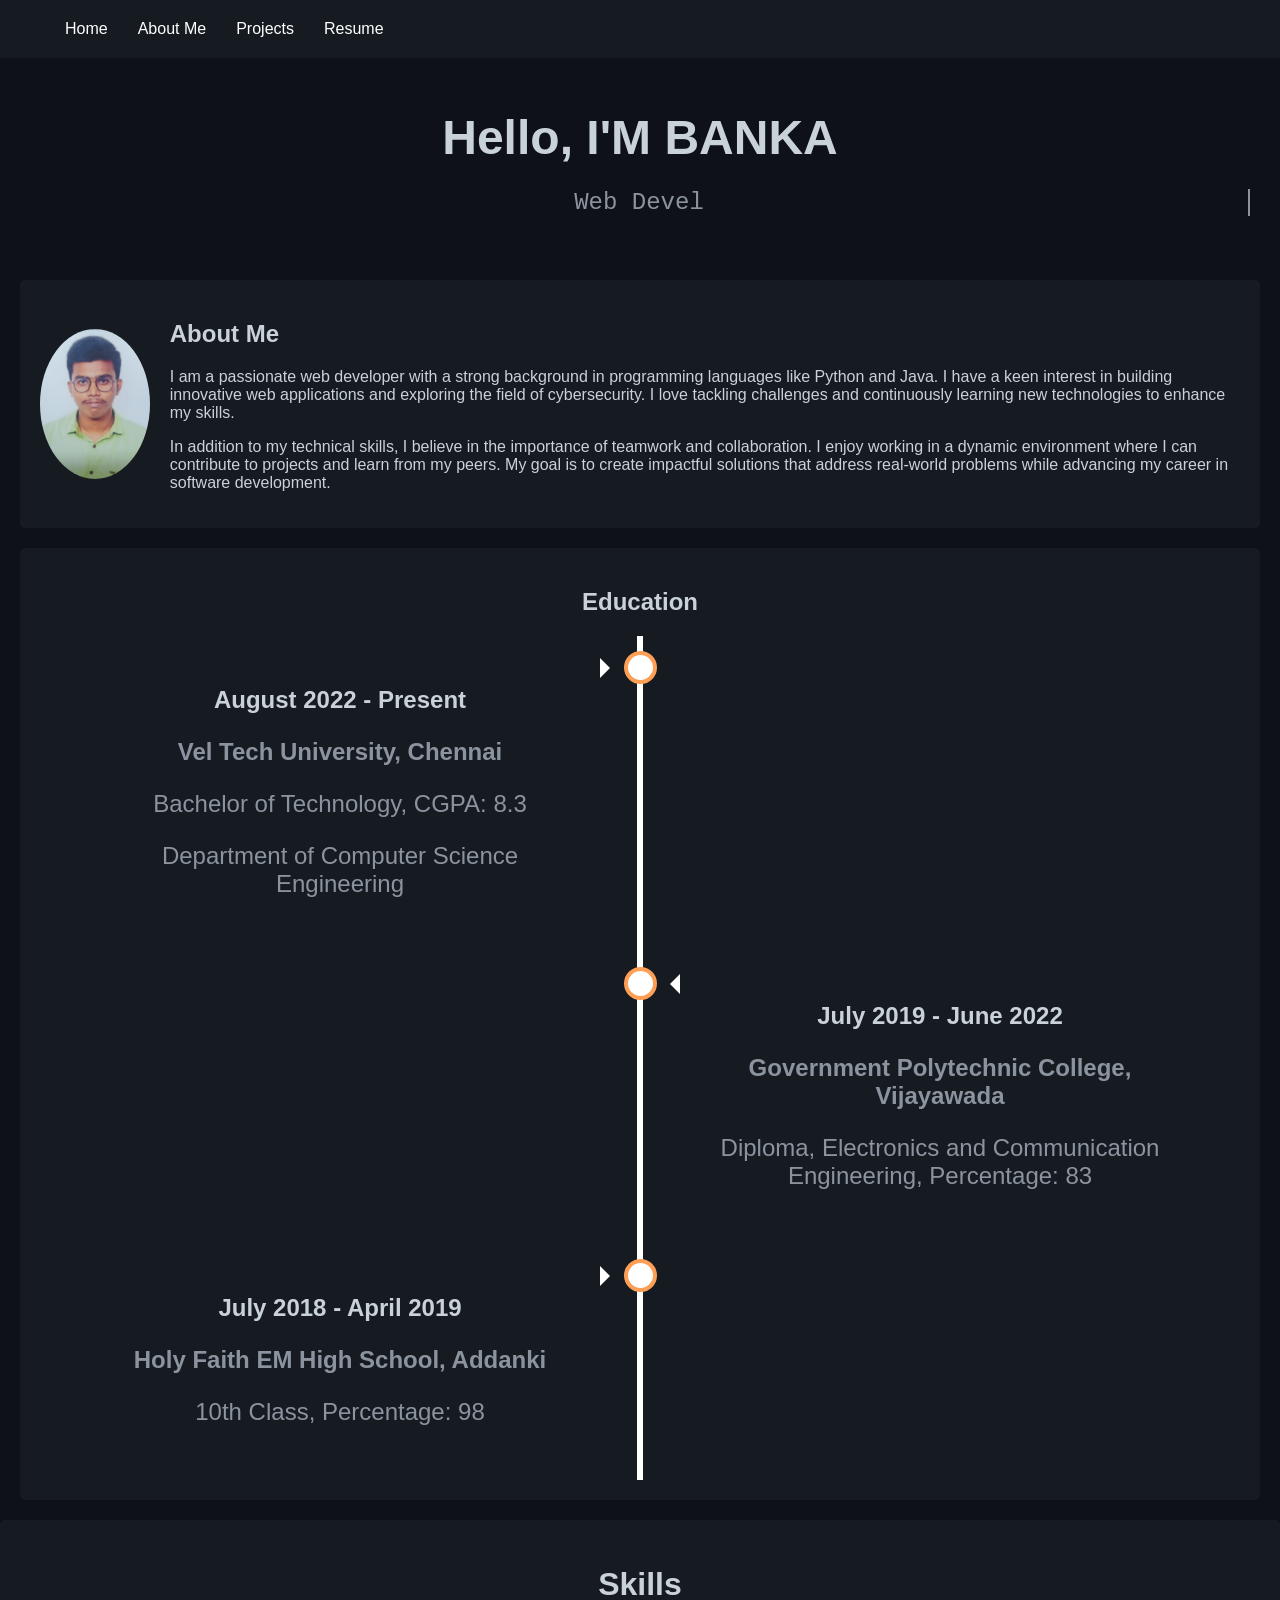
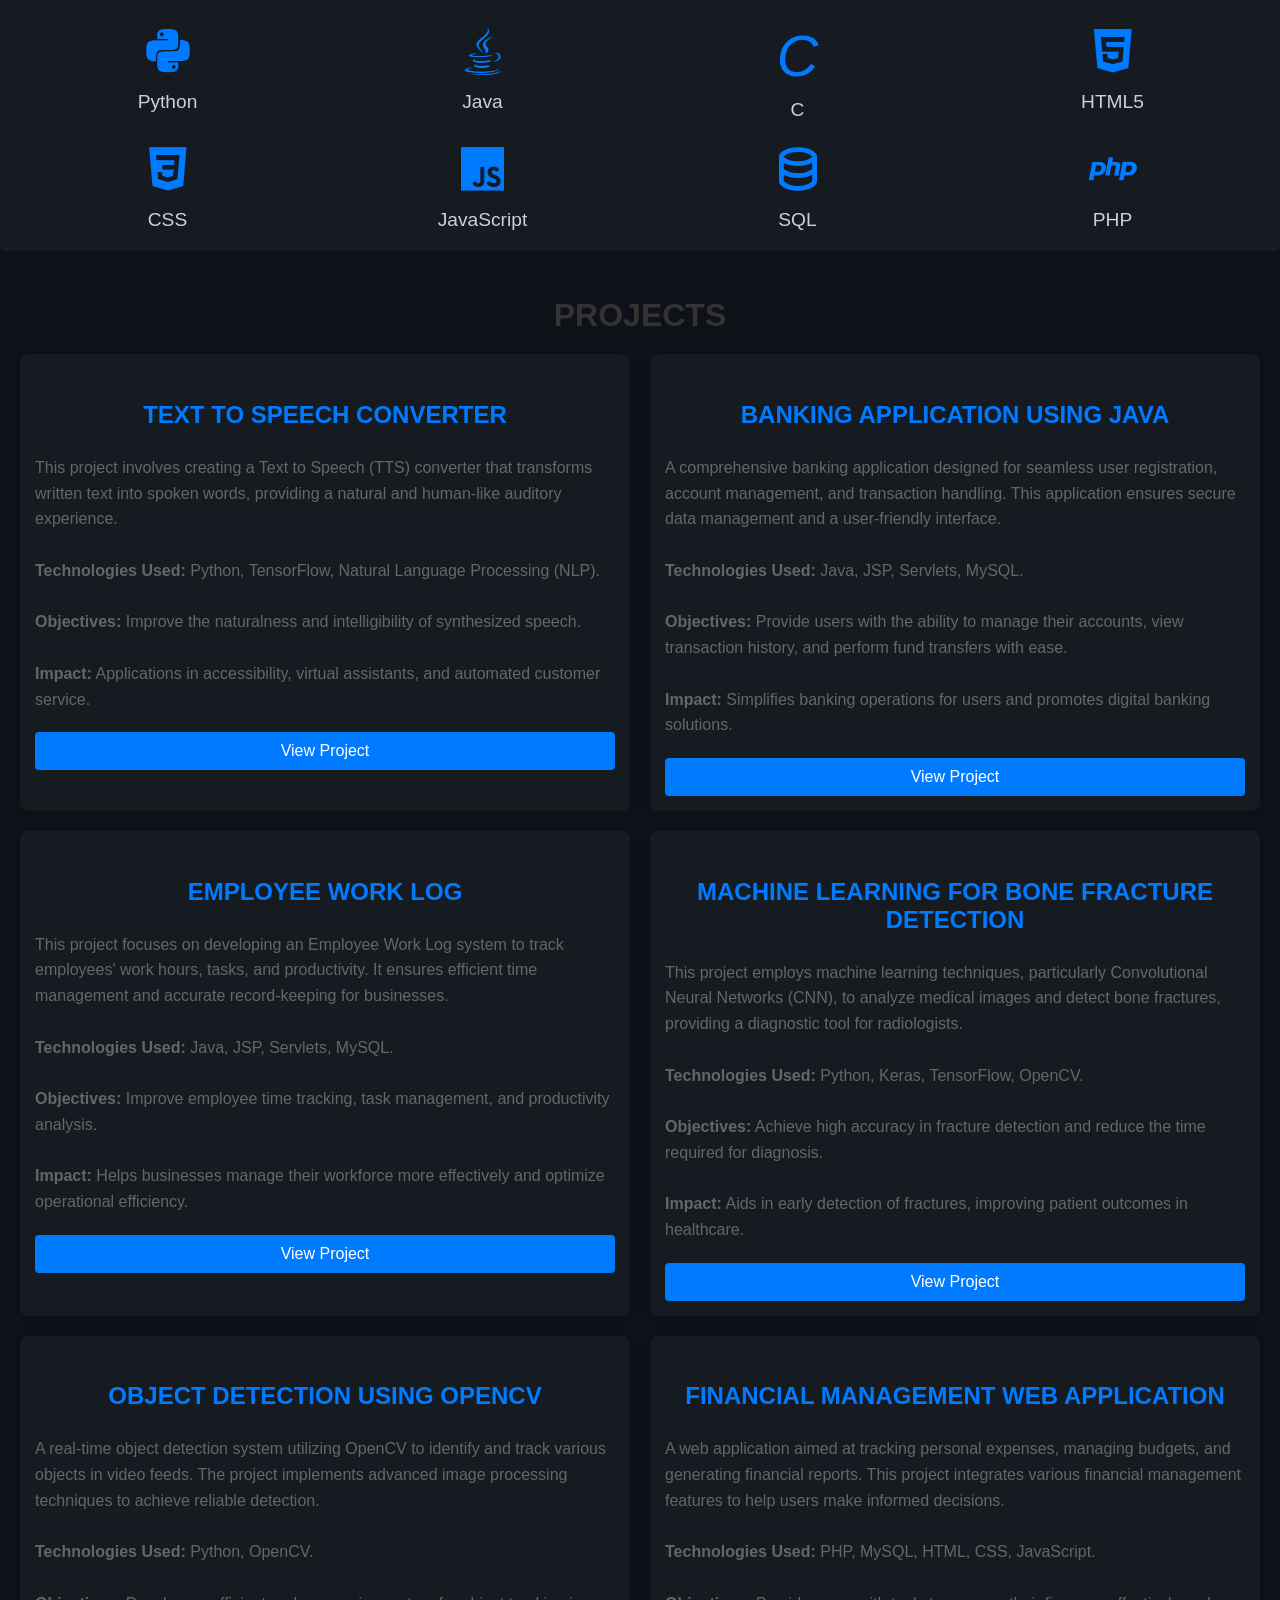
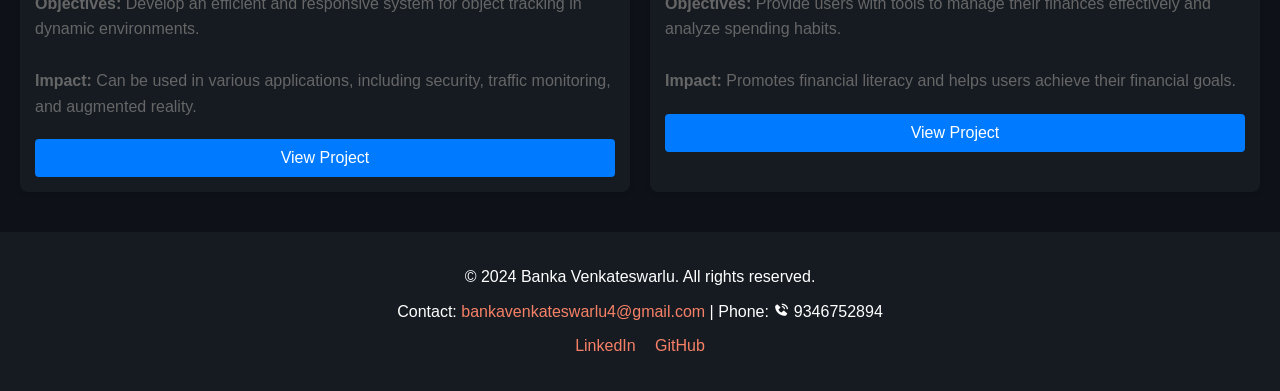
==== index.html @ 07a16479 "Add files via upload" ====
<!DOCTYPE html>
<html lang="en">
<head>
    <meta charset="UTF-8">
    <meta name="viewport" content="width=device-width, initial-scale=1.0">
    <title>My Portfolio</title>
    <style>
 * {
            box-sizing: border-box;
        }

        html {
    scroll-behavior: smooth;
}

        body {
            background-color: #0e1117;
            color: #c9d1d9;
            font-family: Arial, sans-serif;
            margin: 0;
            padding: 0;
        }

        header {
            background-color: #161b22;
            padding: 20px 50px; /* Adjusted padding */
            display: flex;
            justify-content: space-between; /* Aligns items to the sides */
            align-items: center; /* Vertically centers items */
        }

        nav {
            display: flex; /* Use flexbox for nav links */
        }

        nav a {
            color: #ffffff;
            margin: 0 15px;
            text-decoration: none; /* Remove underline from links */
        }

        header h1 {
            margin: 0;
            font-size: 2.5em;
        }

        header p {
            margin: 10px 0 0;
            font-size: 1.2em;
            color: #8b949e;
        }
/* Content Styles */
.content {
    text-align: center;
    padding: 50px 20px;
}

.content h1 {
    font-size: 3em;
    margin-bottom: 10px;
}

.content p {
    font-size: 1.5em;
    color: #8b949e;
}

.tags {
    margin-top: 20px;
    font-size: 1.2em;
    color: #f78166;
}

/* About Me Styles */
.about-me {
    display: flex;
    align-items: center;
    padding: 20px;
    margin: 20px;
    background-color: #161b22;
    color: #c9d1d9;
    border-radius: 5px;
}

.about-me img {
    width: 150px;
    height: 150px;
    border-radius: 50%;
    margin-right: 20px;
}

/* Education Styles */
.education {
    text-align: center;
    padding: 20px;
    margin: 20px;
    background-color: #161b22;
    color: #c9d1d9;
    border-radius: 5px;
}

/* Timeline Styles */
.timeline {
    position: relative;
    max-width: 1200px;
    margin: 0 auto;
}

.timeline::after {
    content: '';
    position: absolute;
    width: 6px;
    background-color: white;
    top: 0;
    bottom: 0;
    left: 50%;
    margin-left: -3px;
}

.container {
    padding: 10px 40px;
    position: relative;
    background-color: inherit;
    width: 50%;
}

.container::after {
    content: '';
    position: absolute;
    width: 25px;
    height: 25px;
    right: -17px;
    background-color: white;
    border: 4px solid #FF9F55;
    top: 15px;
    border-radius: 50%;
    z-index: 1;
}

.left {
    left: 0;
}

.right {
    left: 50%;
}

.left::before {
    content: " ";
    height: 0;
    position: absolute;
    top: 22px;
    width: 0;
    z-index: 1;
    right: 30px;
    border: medium solid white;
    border-width: 10px 0 10px 10px;
    border-color: transparent transparent transparent white;
}

.right::before {
    content: " ";
    height: 0;
    position: absolute;
    top: 22px;
    width: 0;
    z-index: 1;
    left: 30px;
    border: medium solid white;
    border-width: 10px 10px 10px 0;
    border-color: transparent white transparent transparent;
}

.right::after {
    left: -16px;
}

.content {
    padding: 20px 30px;
    
    position: relative;
    border-radius: 6px;
}

/* Media queries - Responsive timeline */
@media screen and (max-width: 600px) {
    .timeline::after {
        left: 31px;
    }

    .container {
        width: 100%;
        padding-left: 70px;
        padding-right: 25px;
    }

    .container::before {
        left: 60px;
        border: medium solid white;
        border-width: 10px 10px 10px 0;
        border-color: transparent white transparent transparent;
    }

    .left::after,
    .right::after {
        left: 15px;
    }

    .right {
        left: 0%;
    }
}

/* Skills Styles */
.skills {
    text-align: center;
    padding: 20px;
    margin: 20px;
    background-color: #161b22;
    color: #c9d1d9;
    border-radius: 5px;
}



.skills {
        text-align: center;
        margin: 0 auto;
        width: 100%;
        padding: 20px;
    }

    .skills h2 {
        font-size: 2em;
        margin-bottom: 20px;
    }

    .skill-container {
        display: grid;
        grid-template-columns: repeat(4, 1fr);
        gap: 20px;
        width: 100%;
    }

    .skill {
        display: flex;
        flex-direction: column;
        align-items: center;
        font-size: 1.2em;
    }

    .skill i {
        font-size: 3em;
        margin-bottom: 10px;
        color: #007bff;
    }

    .skill p {
        margin: 0;
    }

    @media (max-width: 768px) {
        .skill-container {
            grid-template-columns: repeat(2, 1fr);
        }
    }

    @media (max-width: 480px) {
        .skill-container {
            grid-template-columns: repeat(1, 1fr);
        }
    }
/* Footer Styles */
footer {
    text-align: center;
    padding: 20px;
    background-color: #161b22;
    color: #ffffff;
}
/* Base styles */
/* Base styles */
.projects {
    width: 100%;
    padding: 20px;
    box-sizing: border-box;
    display: flex;
    flex-wrap: wrap; /* Allow projects to wrap */
    justify-content: space-between; /* Space out the projects */
}

.projects h2 {
    text-align: center;
    margin-bottom: 20px;
    font-size: 2em;
    color: #333;
    width: 100%; /* Ensure the title takes full width */
}

.project {
    background-color: #161b22;
    padding: 15px;
    margin-bottom: 20px;
    border-radius: 8px;
    box-shadow: 0 2px 4px rgba(0, 0, 0, 0.1);
    width: calc(50% - 10px); /* Two projects per row with margin */
    display: flex;
    flex-direction: column; /* Stack content vertically */
}

.project h4 {
    text-align: center;
    font-size: 1.5em;
    margin-bottom: 10px;
    color: #007bff;
}

.project p {
    font-size: 1em;
    line-height: 1.6;
    color: #666;
    margin-bottom: 10px;
}

.project button {
    display: block;
    width: 100%;
    padding: 10px;
    background-color: #007bff;
    color: #fff;
    border: none;
    border-radius: 4px;
    font-size: 1em;
    cursor: pointer;
    text-align: center;
    margin-top: 10px;
}

.project button:hover {
    background-color: #0056b3;
}

/* Responsive styles */
@media (max-width: 768px) {
    .project {
        width: calc(50% - 10px); /* Two projects per row */
    }

    .projects h2 {
        font-size: 1.8em;
    }

    .project h4 {
        font-size: 1.4em;
    }

    .project p {
        font-size: 0.9em;
    }

    .project button {
        font-size: 0.9em;
    }
}

@media (max-width: 480px) {
    .projects {
        padding: 10px;
    }

    .projects h2 {
        font-size: 1.5em;
    }

    .project {
        width: 100%; /* Full width on mobile */
    }

    .project h4 {
        font-size: 1.2em;
    }

    .project p {
        font-size: 0.85em;
    }

    .project button {
        font-size: 0.85em;
        padding: 8px;
    }
}
.reveal {
    opacity: 0;
    transform: translateY(20px);
    transition: all 0.6s ease-in-out;
}

.reveal.active {
    opacity: 1;
    transform: translateY(0);
}
.dynamic-text {
    font-family: 'Courier New', Courier, monospace;
    font-size: 24px;
    white-space: nowrap;
    overflow: hidden;
    border-right: 2px solid;
    width: 0;
    animation: typing 3s steps(30, end) forwards, blink 0.5s step-end infinite alternate;
}

@keyframes typing {
    from { width: 0; }
    to { width: 100%; }
}

@keyframes blink {
    from { border-color: transparent; }
    to { border-color: black; }
}



    </style>
    <link href='https://unpkg.com/boxicons@2.1.4/css/boxicons.min.css' rel='stylesheet'>
</head>
<body >
    <header>
        <nav>
            <a href="#home" style="color: #ffffff; margin: 0 15px;">Home</a>
            <a href="#about" style="color: #ffffff; margin: 0 15px;">About Me</a>
            <a href="#project" style="color: #ffffff; margin: 0 15px;">Projects</a>
            <a href="#resume" style="color: #ffffff; margin: 0 15px;">Resume</a>
        </nav>
        </header>
    
    <div class="content">
        <h1 id="dynamic-heading"></h1>
        <p class="dynamic-text"></p>
        
    </div>

    <div class="about-me reveal" id="about">
        <img src="photo1.jpg" alt="Banka Venkateswarlu">
        <div>
            <h2>About Me</h2>
            <p>I am a passionate web developer with a strong background in programming languages like Python and Java. I have a keen interest in building innovative web applications and exploring the field of cybersecurity. I love tackling challenges and continuously learning new technologies to enhance my skills.</p>
            <p>In addition to my technical skills, I believe in the importance of teamwork and collaboration. I enjoy working in a dynamic environment where I can contribute to projects and learn from my peers. My goal is to create impactful solutions that address real-world problems while advancing my career in software development.</p>
        </div>
    </div>

    <div class="education reveal">
        <h2>Education</h2>
        <div class="timeline">
            <div class="container left">
                <div class="content">
                    <h2>August 2022 - Present</h2>
                    <p><strong>Vel Tech University, Chennai</strong></p>
                    <p>Bachelor of Technology, CGPA: 8.3</p>
                    <p>Department of Computer Science Engineering</p>
                </div>
            </div>
            <div class="container right">
                <div class="content">
                    <h2>July 2019 - June 2022</h2>
                    <p><strong>Government Polytechnic College, Vijayawada</strong></p>
                    <p>Diploma, Electronics and Communication Engineering, Percentage: 83</p>
                </div>
            </div>
            <div class="container left">
                <div class="content">
                    <h2>July 2018 - April 2019</h2>
                    <p><strong>Holy Faith EM High School, Addanki</strong></p>
                    <p>10th Class, Percentage: 98</p>
                </div>
            </div>
        </div>
    </div>

    <div class="skills reveal">
        <h2>Skills</h2>
        <div class="skill-container">
            <div class="skill">
                <i class='bx bxl-python'></i>
                <p>Python</p>
            </div>
            <div class="skill">
                <i class='bx bxl-java'></i>
                <p>Java</p>
            </div>
            <div class="skill">
                <i class="fa">C</i>
                <p>C</p>
            </div>
            <div class="skill">
                <i class='bx bxl-html5'></i>
                <p>HTML5</p>
            </div>
            <div class="skill">
                <i class='bx bxl-css3'></i>
                <p>CSS</p>
            </div>
            <div class="skill">
                <i class='bx bxl-javascript'></i>
                <p>JavaScript</p>
            </div>
            <div class="skill">
                <i class='bx bx-data'></i>
                <p>SQL</p>
            </div>
            <div class="skill">
                <i class='bx bxl-php'></i>
                <p>PHP</p>
            </div>
        </div>
    </div>

    <div class="projects reveal" id="project">
        <h2>PROJECTS</h2>
        <div class="project">
            <h4>TEXT TO SPEECH CONVERTER</h4>
            <p>This project involves creating a Text to Speech (TTS) converter that transforms written text into spoken words, providing a natural and human-like auditory experience.</p>
            <p><strong>Technologies Used:</strong> Python, TensorFlow, Natural Language Processing (NLP).</p>
            <p><strong>Objectives:</strong> Improve the naturalness and intelligibility of synthesized speech.</p>
            <p><strong>Impact:</strong> Applications in accessibility, virtual assistants, and automated customer service.</p>
            <button onclick="window.location.href='https:/github.com/Venkyvtu/text-to-voice-converter'">View Project</button>
        </div>
        
        <div class="project">
            <h4>BANKING APPLICATION USING JAVA</h4>
            <p>A comprehensive banking application designed for seamless user registration, account management, and transaction handling. This application ensures secure data management and a user-friendly interface.</p>
            <p><strong>Technologies Used:</strong> Java, JSP, Servlets, MySQL.</p>
            <p><strong>Objectives:</strong> Provide users with the ability to manage their accounts, view transaction history, and perform fund transfers with ease.</p>
            <p><strong>Impact:</strong> Simplifies banking operations for users and promotes digital banking solutions.</p>
            <button onclick="window.location.href='https:/github.com/Venkyvtu/banking_app'">View Project</button>
        </div>
        <div class="project">
            <h4>EMPLOYEE WORK LOG</h4>
            <p>This project focuses on developing an Employee Work Log system to track employees' work hours, tasks, and productivity. It ensures efficient time management and accurate record-keeping for businesses.</p>
            <p><strong>Technologies Used:</strong> Java, JSP, Servlets, MySQL.</p>
            <p><strong>Objectives:</strong> Improve employee time tracking, task management, and productivity analysis.</p>
            <p><strong>Impact:</strong> Helps businesses manage their workforce more effectively and optimize operational efficiency.</p>
            <button onclick="window.location.href='#'">View Project</button>
        </div>
        <div class="project">
            <h4>MACHINE LEARNING FOR BONE FRACTURE DETECTION</h4>
            <p>This project employs machine learning techniques, particularly Convolutional Neural Networks (CNN), to analyze medical images and detect bone fractures, providing a diagnostic tool for radiologists.</p>
            <p><strong>Technologies Used:</strong> Python, Keras, TensorFlow, OpenCV.</p>
            <p><strong>Objectives:</strong> Achieve high accuracy in fracture detection and reduce the time required for diagnosis.</p>
            <p><strong>Impact:</strong> Aids in early detection of fractures, improving patient outcomes in healthcare.</p>
            <button onclick="window.location.href='https:/github.com/Venkyvtu/ML-project-on-bone-facture'">View Project</button>
        </div>
        <div class="project">
            <h4>OBJECT DETECTION USING OPENCV</h4>
            <p>A real-time object detection system utilizing OpenCV to identify and track various objects in video feeds. The project implements advanced image processing techniques to achieve reliable detection.</p>
            <p><strong>Technologies Used:</strong> Python, OpenCV.</p>
            <p><strong>Objectives:</strong> Develop an efficient and responsive system for object tracking in dynamic environments.</p>
            <p><strong>Impact:</strong> Can be used in various applications, including security, traffic monitoring, and augmented reality.</p>
            <button onclick="window.location.href='https:/github.com/Venkyvtu/object-recognization'">View Project</button>
        </div>
        <div class="project">
            <h4>FINANCIAL MANAGEMENT WEB APPLICATION</h4>
            <p>A web application aimed at tracking personal expenses, managing budgets, and generating financial reports. This project integrates various financial management features to help users make informed decisions.</p>
            <p><strong>Technologies Used:</strong> PHP, MySQL, HTML, CSS, JavaScript.</p>
            <p><strong>Objectives:</strong> Provide users with tools to manage their finances effectively and analyze spending habits.</p>
            <p><strong>Impact:</strong> Promotes financial literacy and helps users achieve their financial goals.</p>
            <button onclick="window.location.href='https:/github.com/Venkyvtu/financial'">View Project</button>
        </div>
    </div>
    

    <footer>
        <p>&copy; 2024 Banka Venkateswarlu. All rights reserved.</p>
        <p>Contact: <a href="mailto:bankavenkateswarlu4@gmail.com" style="color: #f78166; text-decoration: none;">bankavenkateswarlu4@gmail.com</a> | 
        Phone: <i class='bx bxs-phone-call'></i> 9346752894</p>
        <p>
            <a href="https://www.linkedin.com/in/venkateswarlu-banka-902835196?utm_source=share&utm_campaign=share_via&utm_content=profile&utm_medium=android_app&original_referer=" target="_top" style="color: #f78166; text-decoration: none; margin-right: 15px;">LinkedIn</a>
            <a href="https://github.com/Venkyvtu" target="_top" style="color: #f78166; text-decoration: none;">GitHub</a>
        </p>
    </footer>

    <script>
        const heading = "Hello, I'M BANKA VENKATESWARLU!";
        const headingElement = document.getElementById('dynamic-heading');
        const delay = 100; // Delay in milliseconds

        heading.split('').forEach((char, index) => {
            setTimeout(() => {
                const span = document.createElement('span');
                span.className = 'fade-in'; // Add fade-in class
                span.textContent = char;
                headingElement.appendChild(span);
            }, index * delay);
        });
        function revealOnScroll() {
    var reveals = document.querySelectorAll('.reveal');

    for (var i = 0; i < reveals.length; i++) {
        var windowHeight = window.innerHeight;
        var elementTop = reveals[i].getBoundingClientRect().top;
        var elementVisible = 150;

        if (elementTop < windowHeight - elementVisible) {
            reveals[i].classList.add('active');
        } else {
            reveals[i].classList.remove('active');
        }
    }
}

window.addEventListener('scroll', revealOnScroll);

document.addEventListener('DOMContentLoaded', function() {
    var text = "Web Developer | Python | Java";
    var i = 0;
    var speed = 200; // Speed in milliseconds

    function typeWriter() {
        if (i < text.length) {
            document.querySelector('.dynamic-text').textContent += text.charAt(i);
            i++;
            setTimeout(typeWriter, speed);
        }
    }

    typeWriter();
});


    </script>
    
    
</body>
</html>
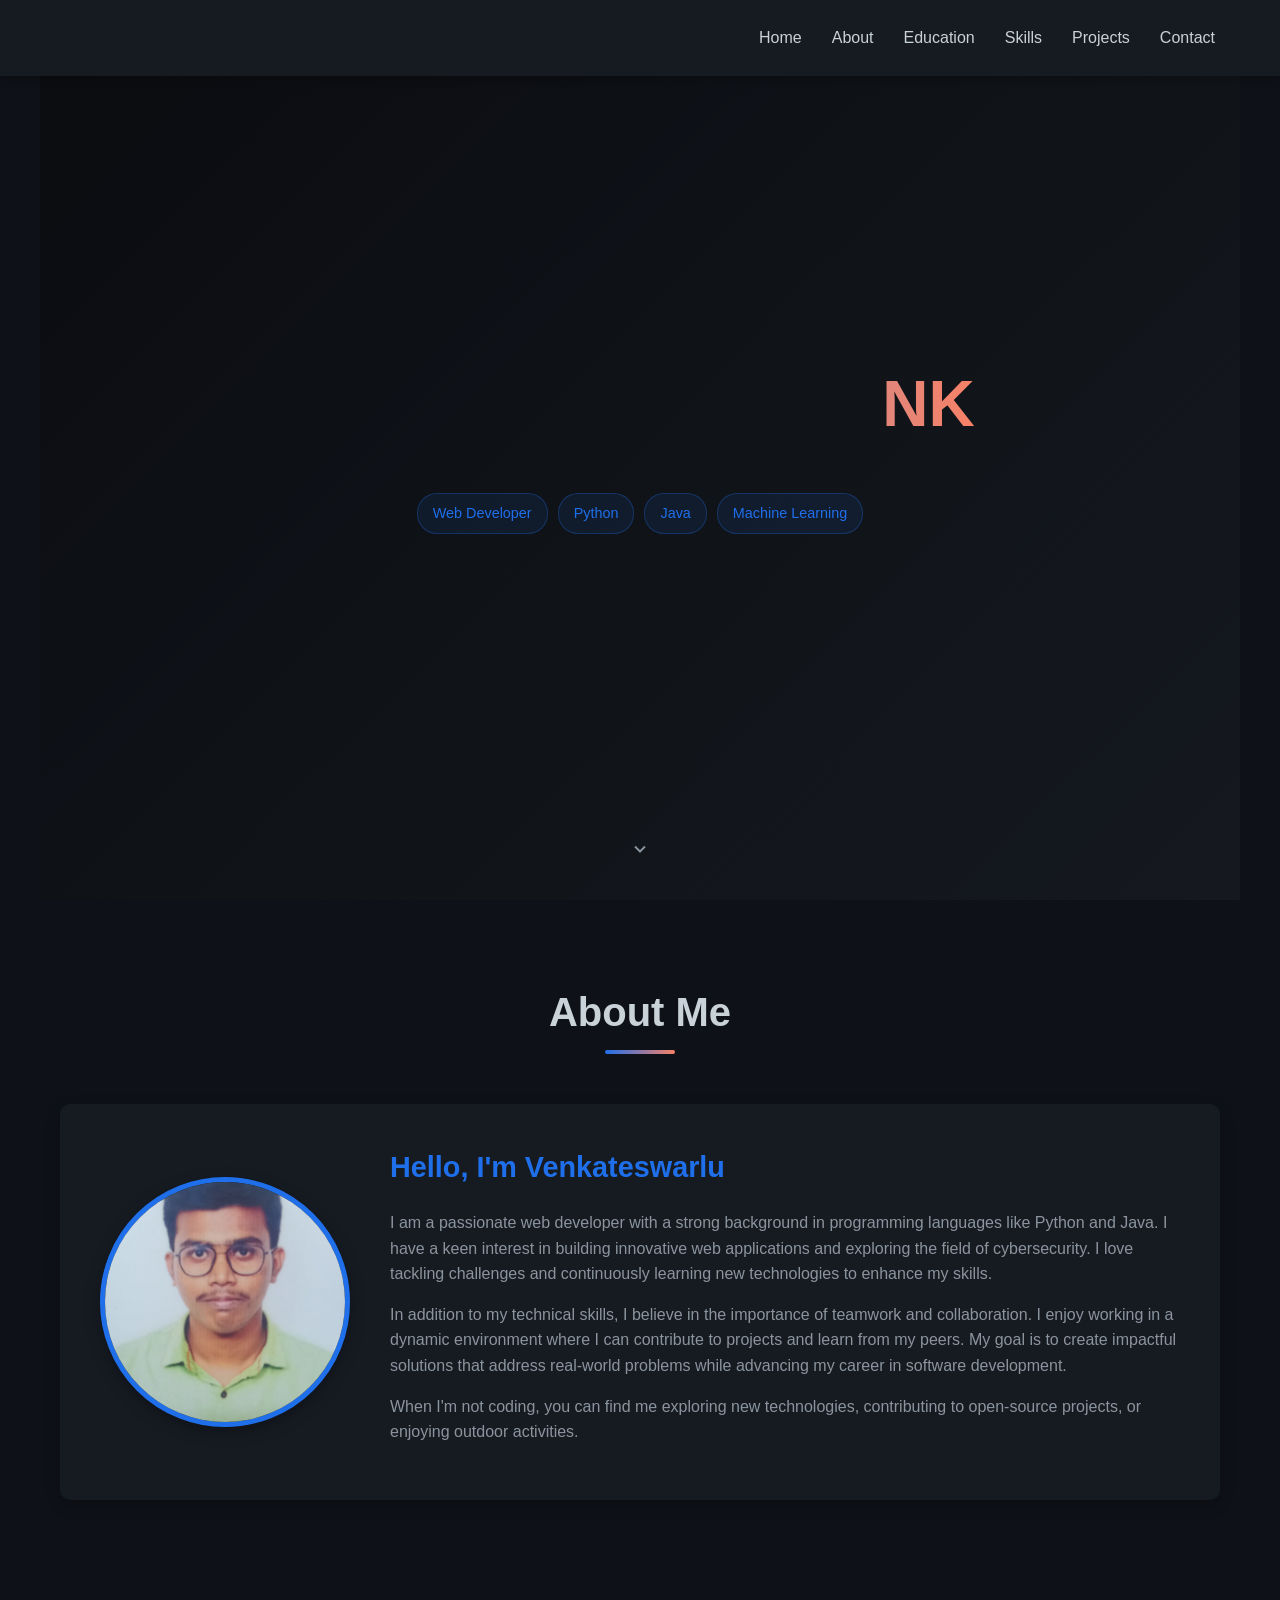
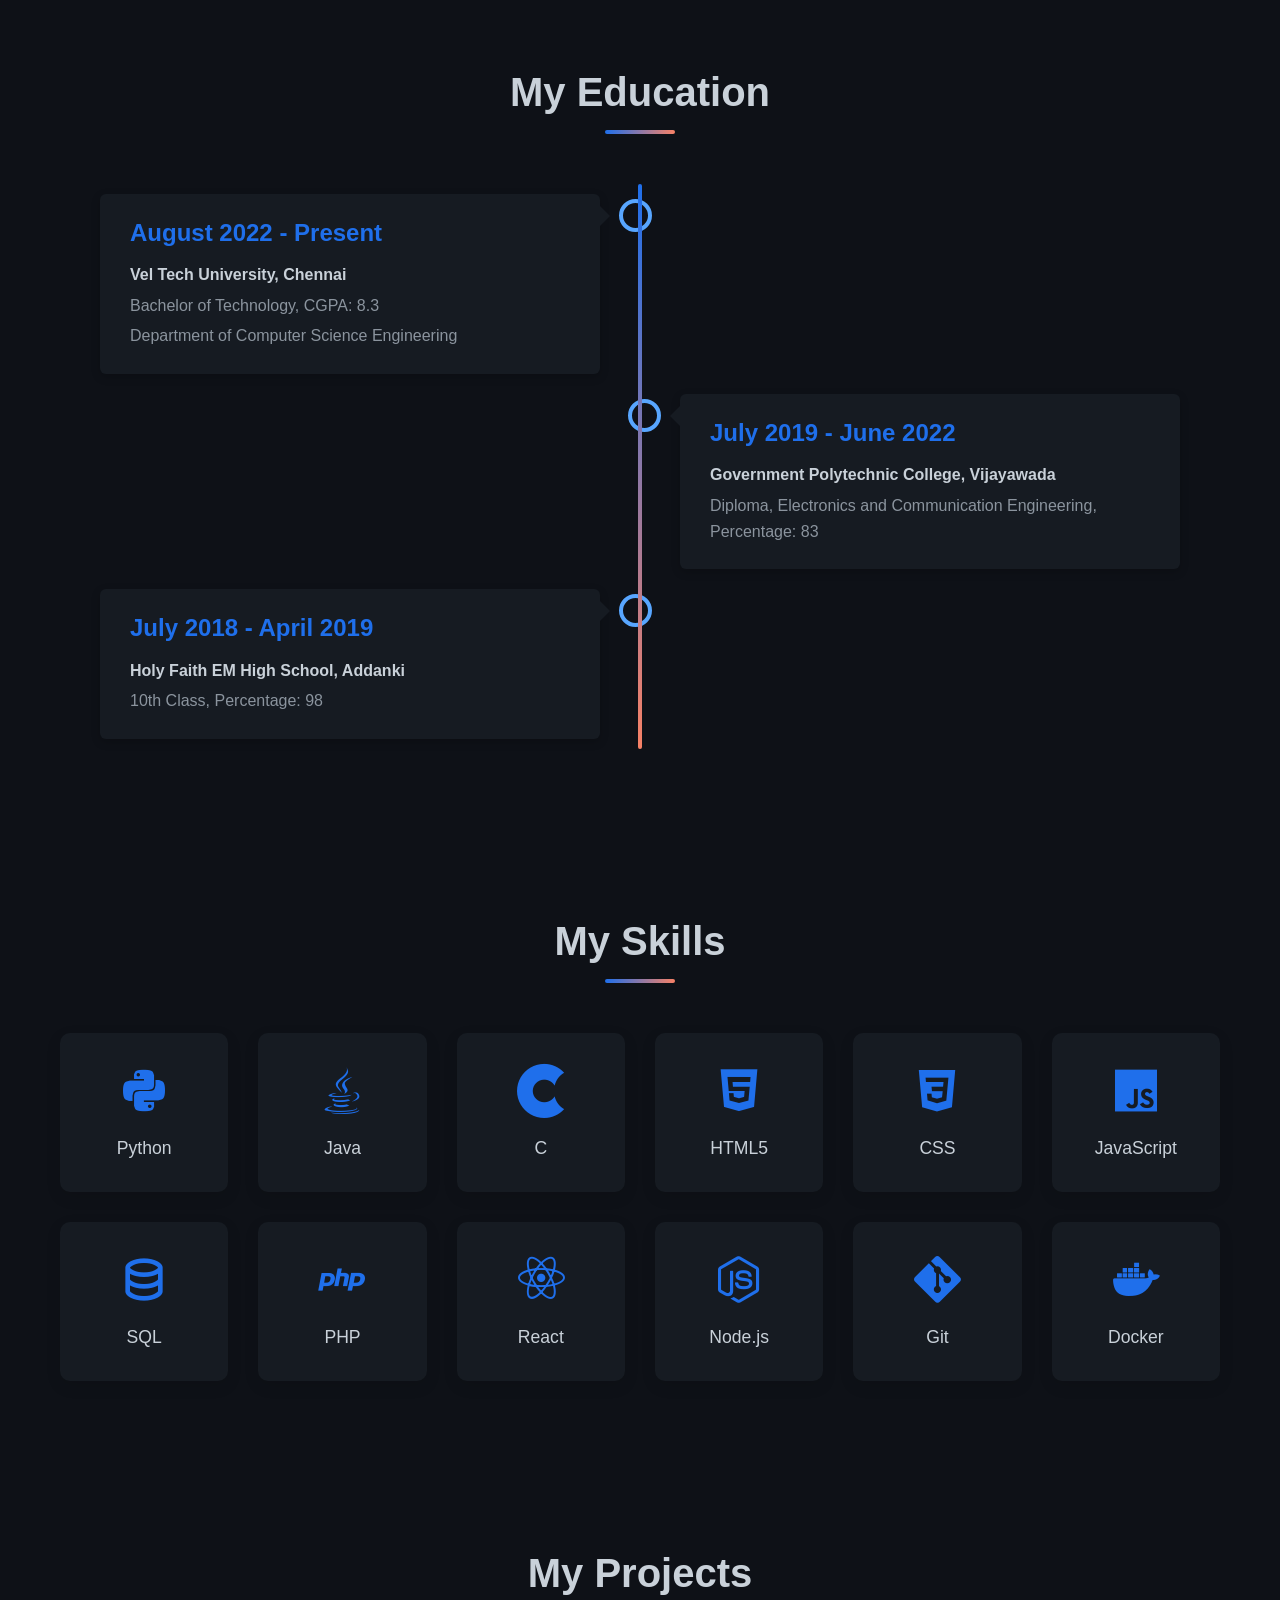
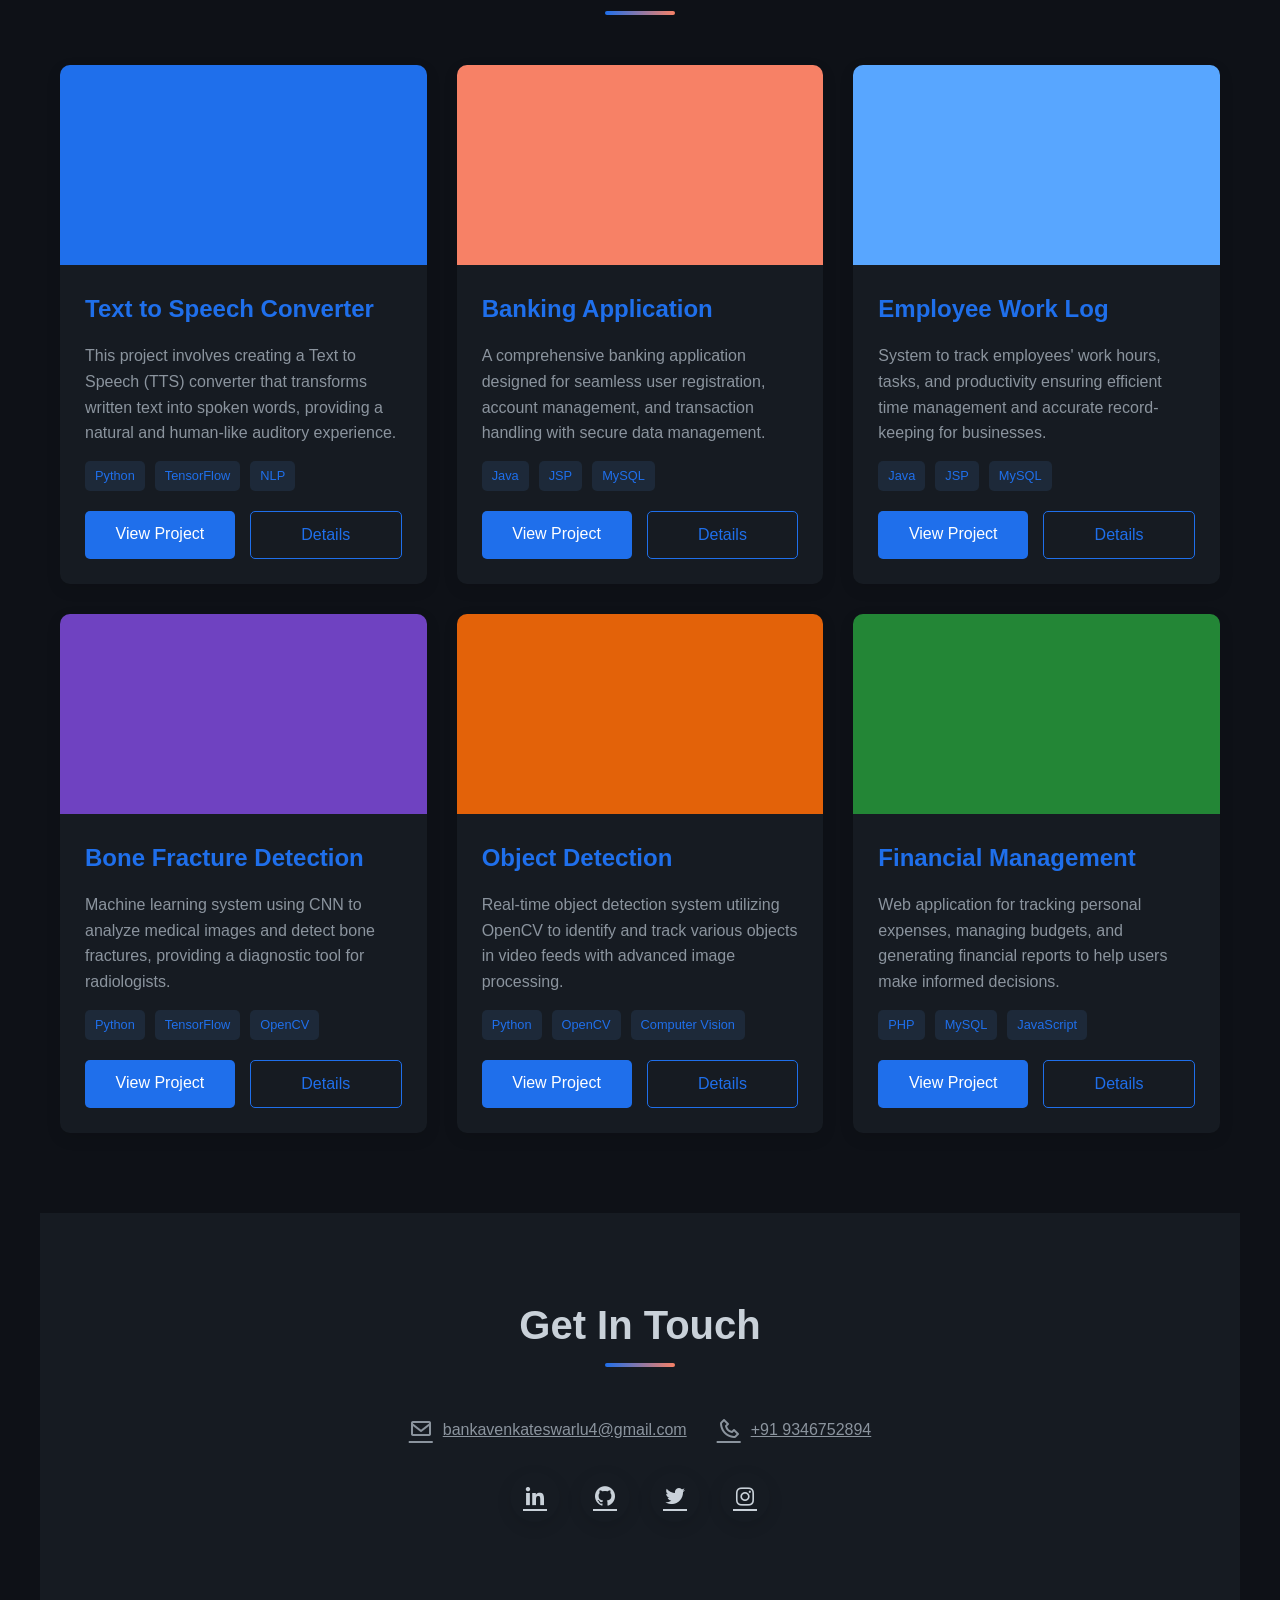
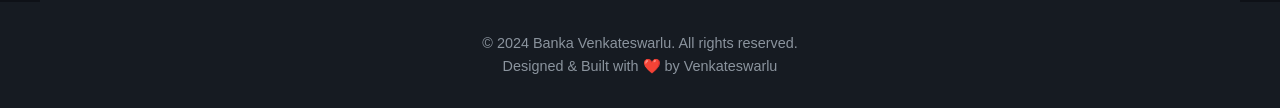
==== commit 0ab50cb4: "Update index.html" ====
--- a/index.html
+++ b/index.html
@@ -3,631 +3,1050 @@
 <head>
     <meta charset="UTF-8">
     <meta name="viewport" content="width=device-width, initial-scale=1.0">
-    <title>My Portfolio</title>
+    <title>Banka Venkateswarlu | Portfolio</title>
+    <link href='https://unpkg.com/boxicons@2.1.4/css/boxicons.min.css' rel='stylesheet'>
+    <link rel="stylesheet" href="https://cdnjs.cloudflare.com/ajax/libs/font-awesome/6.4.0/css/all.min.css">
     <style>
- * {
+        :root {
+            --primary-color: #1f6feb;
+            --secondary-color: #f78166;
+            --dark-bg: #0e1117;
+            --card-bg: #161b22;
+            --text-color: #c9d1d9;
+            --text-light: #8b949e;
+            --accent-color: #58a6ff;
+            --timeline-color: #58a6ff;
+        }
+
+        * {
             box-sizing: border-box;
-        }
-
-        html {
-    scroll-behavior: smooth;
-}
-
-        body {
-            background-color: #0e1117;
-            color: #c9d1d9;
-            font-family: Arial, sans-serif;
             margin: 0;
             padding: 0;
         }
 
+        html {
+            scroll-behavior: smooth;
+        }
+
+        body {
+            background-color: var(--dark-bg);
+            color: var(--text-color);
+            font-family: 'Segoe UI', Tahoma, Geneva, Verdana, sans-serif;
+            line-height: 1.6;
+            overflow-x: hidden;
+        }
+
+        /* Header Styles */
         header {
-            background-color: #161b22;
-            padding: 20px 50px; /* Adjusted padding */
-            display: flex;
-            justify-content: space-between; /* Aligns items to the sides */
-            align-items: center; /* Vertically centers items */
+            background-color: var(--card-bg);
+            padding: 20px 50px;
+            position: fixed;
+            width: 100%;
+            top: 0;
+            z-index: 1000;
+            box-shadow: 0 2px 10px rgba(0, 0, 0, 0.3);
         }
 
         nav {
-            display: flex; /* Use flexbox for nav links */
+            display: flex;
+            justify-content: flex-end;
+            align-items: center;
         }
 
         nav a {
-            color: #ffffff;
+            color: var(--text-color);
             margin: 0 15px;
-            text-decoration: none; /* Remove underline from links */
-        }
-
-        header h1 {
-            margin: 0;
-            font-size: 2.5em;
-        }
-
-        header p {
-            margin: 10px 0 0;
-            font-size: 1.2em;
-            color: #8b949e;
-        }
-/* Content Styles */
-.content {
-    text-align: center;
-    padding: 50px 20px;
-}
-
-.content h1 {
-    font-size: 3em;
-    margin-bottom: 10px;
-}
-
-.content p {
-    font-size: 1.5em;
-    color: #8b949e;
-}
-
-.tags {
-    margin-top: 20px;
-    font-size: 1.2em;
-    color: #f78166;
-}
-
-/* About Me Styles */
-.about-me {
-    display: flex;
-    align-items: center;
-    padding: 20px;
-    margin: 20px;
-    background-color: #161b22;
-    color: #c9d1d9;
-    border-radius: 5px;
-}
-
-.about-me img {
-    width: 150px;
-    height: 150px;
-    border-radius: 50%;
-    margin-right: 20px;
-}
-
-/* Education Styles */
-.education {
-    text-align: center;
-    padding: 20px;
-    margin: 20px;
-    background-color: #161b22;
-    color: #c9d1d9;
-    border-radius: 5px;
-}
-
-/* Timeline Styles */
-.timeline {
-    position: relative;
-    max-width: 1200px;
-    margin: 0 auto;
-}
-
-.timeline::after {
-    content: '';
-    position: absolute;
-    width: 6px;
-    background-color: white;
-    top: 0;
-    bottom: 0;
-    left: 50%;
-    margin-left: -3px;
-}
-
-.container {
-    padding: 10px 40px;
-    position: relative;
-    background-color: inherit;
-    width: 50%;
-}
-
-.container::after {
-    content: '';
-    position: absolute;
-    width: 25px;
-    height: 25px;
-    right: -17px;
-    background-color: white;
-    border: 4px solid #FF9F55;
-    top: 15px;
-    border-radius: 50%;
-    z-index: 1;
-}
-
-.left {
-    left: 0;
-}
-
-.right {
-    left: 50%;
-}
-
-.left::before {
-    content: " ";
-    height: 0;
-    position: absolute;
-    top: 22px;
-    width: 0;
-    z-index: 1;
-    right: 30px;
-    border: medium solid white;
-    border-width: 10px 0 10px 10px;
-    border-color: transparent transparent transparent white;
-}
-
-.right::before {
-    content: " ";
-    height: 0;
-    position: absolute;
-    top: 22px;
-    width: 0;
-    z-index: 1;
-    left: 30px;
-    border: medium solid white;
-    border-width: 10px 10px 10px 0;
-    border-color: transparent white transparent transparent;
-}
-
-.right::after {
-    left: -16px;
-}
-
-.content {
-    padding: 20px 30px;
-    
-    position: relative;
-    border-radius: 6px;
-}
-
-/* Media queries - Responsive timeline */
-@media screen and (max-width: 600px) {
-    .timeline::after {
-        left: 31px;
-    }
-
-    .container {
-        width: 100%;
-        padding-left: 70px;
-        padding-right: 25px;
-    }
-
-    .container::before {
-        left: 60px;
-        border: medium solid white;
-        border-width: 10px 10px 10px 0;
-        border-color: transparent white transparent transparent;
-    }
-
-    .left::after,
-    .right::after {
-        left: 15px;
-    }
-
-    .right {
-        left: 0%;
-    }
-}
-
-/* Skills Styles */
-.skills {
-    text-align: center;
-    padding: 20px;
-    margin: 20px;
-    background-color: #161b22;
-    color: #c9d1d9;
-    border-radius: 5px;
-}
-
-
-
-.skills {
-        text-align: center;
-        margin: 0 auto;
-        width: 100%;
-        padding: 20px;
-    }
-
-    .skills h2 {
-        font-size: 2em;
-        margin-bottom: 20px;
-    }
-
-    .skill-container {
-        display: grid;
-        grid-template-columns: repeat(4, 1fr);
-        gap: 20px;
-        width: 100%;
-    }
-
-    .skill {
-        display: flex;
-        flex-direction: column;
-        align-items: center;
-        font-size: 1.2em;
-    }
-
-    .skill i {
-        font-size: 3em;
-        margin-bottom: 10px;
-        color: #007bff;
-    }
-
-    .skill p {
-        margin: 0;
-    }
-
-    @media (max-width: 768px) {
+            text-decoration: none;
+            font-weight: 500;
+            transition: all 0.3s ease;
+            position: relative;
+            padding: 5px 0;
+        }
+
+        nav a:hover {
+            color: var(--primary-color);
+        }
+
+        nav a::after {
+            content: '';
+            position: absolute;
+            width: 0;
+            height: 2px;
+            bottom: 0;
+            left: 0;
+            background-color: var(--primary-color);
+            transition: width 0.3s ease;
+        }
+
+        nav a:hover::after {
+            width: 100%;
+        }
+
+        /* Hero Section */
+        .hero {
+            height: 100vh;
+            display: flex;
+            flex-direction: column;
+            justify-content: center;
+            align-items: center;
+            text-align: center;
+            padding: 0 20px;
+            background: linear-gradient(135deg, #0a0c10 0%, #161b22 100%);
+            position: relative;
+            overflow: hidden;
+        }
+
+        .hero::before {
+            content: '';
+            position: absolute;
+            top: 0;
+            left: 0;
+            width: 100%;
+            height: 100%;
+            background: url('[data-uri]');
+            opacity: 0.1;
+            z-index: 0;
+        }
+
+        .hero-content {
+            position: relative;
+            z-index: 1;
+            max-width: 800px;
+        }
+
+        .hero h1 {
+            font-size: 4rem;
+            margin-bottom: 20px;
+            background: linear-gradient(to right, #58a6ff, #f78166);
+            -webkit-background-clip: text;
+            background-clip: text;
+            color: transparent;
+            line-height: 1.2;
+        }
+
+        .hero p {
+            font-size: 1.5rem;
+            color: var(--text-light);
+            margin-bottom: 30px;
+        }
+
+        .tags {
+            display: flex;
+            flex-wrap: wrap;
+            justify-content: center;
+            gap: 10px;
+            margin-top: 30px;
+        }
+
+        .tag {
+            background-color: rgba(31, 111, 235, 0.1);
+            color: var(--primary-color);
+            padding: 8px 15px;
+            border-radius: 20px;
+            font-size: 0.9rem;
+            border: 1px solid rgba(31, 111, 235, 0.3);
+            transition: all 0.3s ease;
+        }
+
+        .tag:hover {
+            background-color: rgba(31, 111, 235, 0.2);
+            transform: translateY(-3px);
+        }
+
+        .scroll-down {
+            position: absolute;
+            bottom: 30px;
+            left: 50%;
+            transform: translateX(-50%);
+            color: var(--text-light);
+            font-size: 1.5rem;
+            animation: bounce 2s infinite;
+            cursor: pointer;
+        }
+
+        @keyframes bounce {
+            0%, 20%, 50%, 80%, 100% {
+                transform: translateY(0) translateX(-50%);
+            }
+            40% {
+                transform: translateY(-20px) translateX(-50%);
+            }
+            60% {
+                transform: translateY(-10px) translateX(-50%);
+            }
+        }
+
+        /* Section Styles */
+        section {
+            padding: 80px 20px;
+            max-width: 1200px;
+            margin: 0 auto;
+        }
+
+        .section-title {
+            text-align: center;
+            margin-bottom: 60px;
+            position: relative;
+        }
+
+        .section-title h2 {
+            font-size: 2.5rem;
+            display: inline-block;
+            position: relative;
+            color: var(--text-color);
+        }
+
+        .section-title h2::after {
+            content: '';
+            position: absolute;
+            width: 70px;
+            height: 4px;
+            background: linear-gradient(to right, var(--primary-color), var(--secondary-color));
+            bottom: -10px;
+            left: 50%;
+            transform: translateX(-50%);
+            border-radius: 2px;
+        }
+
+        /* About Me Styles */
+        .about-me {
+            display: flex;
+            align-items: center;
+            gap: 40px;
+            background-color: var(--card-bg);
+            padding: 40px;
+            border-radius: 10px;
+            box-shadow: 0 5px 15px rgba(0, 0, 0, 0.2);
+            transition: transform 0.3s ease;
+        }
+
+        .about-me:hover {
+            transform: translateY(-5px);
+        }
+
+        .about-me img {
+            width: 250px;
+            height: 250px;
+            border-radius: 50%;
+            object-fit: cover;
+            border: 5px solid var(--primary-color);
+            box-shadow: 0 5px 15px rgba(0, 0, 0, 0.3);
+        }
+
+        .about-content {
+            flex: 1;
+        }
+
+        .about-content h3 {
+            font-size: 1.8rem;
+            margin-bottom: 20px;
+            color: var(--primary-color);
+        }
+
+        .about-content p {
+            margin-bottom: 15px;
+            color: var(--text-light);
+        }
+
+        /* Education Styles */
+        .education {
+            background-color: var(--dark-bg);
+        }
+
+        /* Timeline Styles */
+        .timeline {
+            position: relative;
+            max-width: 1200px;
+            margin: 0 auto;
+        }
+
+        .timeline::after {
+            content: '';
+            position: absolute;
+            width: 4px;
+            background: linear-gradient(to bottom, var(--primary-color), var(--secondary-color));
+            top: 0;
+            bottom: 0;
+            left: 50%;
+            margin-left: -2px;
+            border-radius: 2px;
+        }
+
+        .container {
+            padding: 10px 40px;
+            position: relative;
+            width: 50%;
+        }
+
+        .container::after {
+            content: '';
+            position: absolute;
+            width: 25px;
+            height: 25px;
+            right: -12px;
+            background-color: var(--dark-bg);
+            border: 4px solid var(--timeline-color);
+            top: 15px;
+            border-radius: 50%;
+            z-index: 1;
+        }
+
+        .left {
+            left: 0;
+        }
+
+        .right {
+            left: 50%;
+        }
+
+        .left::before {
+            content: " ";
+            height: 0;
+            position: absolute;
+            top: 22px;
+            width: 0;
+            z-index: 1;
+            right: 30px;
+            border: medium solid var(--card-bg);
+            border-width: 10px 0 10px 10px;
+            border-color: transparent transparent transparent var(--card-bg);
+        }
+
+        .right::before {
+            content: " ";
+            height: 0;
+            position: absolute;
+            top: 22px;
+            width: 0;
+            z-index: 1;
+            left: 30px;
+            border: medium solid var(--card-bg);
+            border-width: 10px 10px 10px 0;
+            border-color: transparent var(--card-bg) transparent transparent;
+        }
+
+        .right::after {
+            left: -12px;
+        }
+
+        .timeline-content {
+            padding: 20px 30px;
+            background-color: var(--card-bg);
+            position: relative;
+            border-radius: 6px;
+            box-shadow: 0 3px 10px rgba(0, 0, 0, 0.2);
+            transition: transform 0.3s ease;
+        }
+
+        .timeline-content:hover {
+            transform: translateY(-5px);
+        }
+
+        .timeline-content h2 {
+            color: var(--primary-color);
+            margin-bottom: 10px;
+        }
+
+        .timeline-content p {
+            margin-bottom: 5px;
+            color: var(--text-light);
+        }
+
+        .timeline-content strong {
+            color: var(--text-color);
+        }
+
+        /* Skills Styles */
+        .skills {
+            background-color: var(--dark-bg);
+        }
+
         .skill-container {
-            grid-template-columns: repeat(2, 1fr);
-        }
-    }
-
-    @media (max-width: 480px) {
-        .skill-container {
-            grid-template-columns: repeat(1, 1fr);
-        }
-    }
-/* Footer Styles */
-footer {
-    text-align: center;
-    padding: 20px;
-    background-color: #161b22;
-    color: #ffffff;
-}
-/* Base styles */
-/* Base styles */
-.projects {
-    width: 100%;
-    padding: 20px;
-    box-sizing: border-box;
-    display: flex;
-    flex-wrap: wrap; /* Allow projects to wrap */
-    justify-content: space-between; /* Space out the projects */
-}
-
-.projects h2 {
-    text-align: center;
-    margin-bottom: 20px;
-    font-size: 2em;
-    color: #333;
-    width: 100%; /* Ensure the title takes full width */
-}
-
-.project {
-    background-color: #161b22;
-    padding: 15px;
-    margin-bottom: 20px;
-    border-radius: 8px;
-    box-shadow: 0 2px 4px rgba(0, 0, 0, 0.1);
-    width: calc(50% - 10px); /* Two projects per row with margin */
-    display: flex;
-    flex-direction: column; /* Stack content vertically */
-}
-
-.project h4 {
-    text-align: center;
-    font-size: 1.5em;
-    margin-bottom: 10px;
-    color: #007bff;
-}
-
-.project p {
-    font-size: 1em;
-    line-height: 1.6;
-    color: #666;
-    margin-bottom: 10px;
-}
-
-.project button {
-    display: block;
-    width: 100%;
-    padding: 10px;
-    background-color: #007bff;
-    color: #fff;
-    border: none;
-    border-radius: 4px;
-    font-size: 1em;
-    cursor: pointer;
-    text-align: center;
-    margin-top: 10px;
-}
-
-.project button:hover {
-    background-color: #0056b3;
-}
-
-/* Responsive styles */
-@media (max-width: 768px) {
-    .project {
-        width: calc(50% - 10px); /* Two projects per row */
-    }
-
-    .projects h2 {
-        font-size: 1.8em;
-    }
-
-    .project h4 {
-        font-size: 1.4em;
-    }
-
-    .project p {
-        font-size: 0.9em;
-    }
-
-    .project button {
-        font-size: 0.9em;
-    }
-}
-
-@media (max-width: 480px) {
-    .projects {
-        padding: 10px;
-    }
-
-    .projects h2 {
-        font-size: 1.5em;
-    }
-
-    .project {
-        width: 100%; /* Full width on mobile */
-    }
-
-    .project h4 {
-        font-size: 1.2em;
-    }
-
-    .project p {
-        font-size: 0.85em;
-    }
-
-    .project button {
-        font-size: 0.85em;
-        padding: 8px;
-    }
-}
-.reveal {
-    opacity: 0;
-    transform: translateY(20px);
-    transition: all 0.6s ease-in-out;
-}
-
-.reveal.active {
-    opacity: 1;
-    transform: translateY(0);
-}
-.dynamic-text {
-    font-family: 'Courier New', Courier, monospace;
-    font-size: 24px;
-    white-space: nowrap;
-    overflow: hidden;
-    border-right: 2px solid;
-    width: 0;
-    animation: typing 3s steps(30, end) forwards, blink 0.5s step-end infinite alternate;
-}
-
-@keyframes typing {
-    from { width: 0; }
-    to { width: 100%; }
-}
-
-@keyframes blink {
-    from { border-color: transparent; }
-    to { border-color: black; }
-}
-
-
-
+            display: grid;
+            grid-template-columns: repeat(auto-fit, minmax(150px, 1fr));
+            gap: 30px;
+            margin-top: 40px;
+        }
+
+        .skill {
+            display: flex;
+            flex-direction: column;
+            align-items: center;
+            padding: 30px 20px;
+            background-color: var(--card-bg);
+            border-radius: 10px;
+            transition: all 0.3s ease;
+            box-shadow: 0 5px 15px rgba(0, 0, 0, 0.1);
+        }
+
+        .skill:hover {
+            transform: translateY(-10px);
+            box-shadow: 0 15px 30px rgba(0, 0, 0, 0.2);
+            background: linear-gradient(135deg, var(--card-bg) 0%, #1f2937 100%);
+        }
+
+        .skill i {
+            font-size: 3.5rem;
+            margin-bottom: 15px;
+            color: var(--primary-color);
+        }
+
+        .skill p {
+            font-size: 1.1rem;
+            font-weight: 500;
+            color: var(--text-color);
+        }
+
+        /* Projects Styles */
+        .projects {
+            background-color: var(--dark-bg);
+        }
+
+        .projects-container {
+            display: grid;
+            grid-template-columns: repeat(auto-fill, minmax(350px, 1fr));
+            gap: 30px;
+            margin-top: 40px;
+        }
+
+        .project-card {
+            background-color: var(--card-bg);
+            border-radius: 10px;
+            overflow: hidden;
+            box-shadow: 0 5px 15px rgba(0, 0, 0, 0.1);
+            transition: all 0.3s ease;
+            display: flex;
+            flex-direction: column;
+        }
+
+        .project-card:hover {
+            transform: translateY(-10px);
+            box-shadow: 0 15px 30px rgba(0, 0, 0, 0.2);
+        }
+
+        .project-image {
+            height: 200px;
+            background-size: cover;
+            background-position: center;
+        }
+
+        .project-content {
+            padding: 25px;
+            flex: 1;
+            display: flex;
+            flex-direction: column;
+        }
+
+        .project-content h3 {
+            font-size: 1.5rem;
+            margin-bottom: 15px;
+            color: var(--primary-color);
+        }
+
+        .project-content p {
+            margin-bottom: 15px;
+            color: var(--text-light);
+            flex: 1;
+        }
+
+        .project-tech {
+            display: flex;
+            flex-wrap: wrap;
+            gap: 10px;
+            margin-bottom: 20px;
+        }
+
+        .tech-tag {
+            background-color: rgba(88, 166, 255, 0.1);
+            color: var(--primary-color);
+            padding: 5px 10px;
+            border-radius: 5px;
+            font-size: 0.8rem;
+        }
+
+        .project-links {
+            display: flex;
+            gap: 15px;
+        }
+
+        .project-btn {
+            padding: 10px 20px;
+            border-radius: 5px;
+            text-decoration: none;
+            font-weight: 500;
+            transition: all 0.3s ease;
+            flex: 1;
+            text-align: center;
+        }
+
+        .primary-btn {
+            background-color: var(--primary-color);
+            color: white;
+        }
+
+        .primary-btn:hover {
+            background-color: #1a5fc8;
+        }
+
+        .secondary-btn {
+            background-color: transparent;
+            color: var(--primary-color);
+            border: 1px solid var(--primary-color);
+        }
+
+        .secondary-btn:hover {
+            background-color: rgba(31, 111, 235, 0.1);
+        }
+
+        /* Contact Styles */
+        .contact {
+            text-align: center;
+            background-color: var(--card-bg);
+            padding: 80px 20px;
+        }
+
+        .contact-info {
+            display: flex;
+            justify-content: center;
+            flex-wrap: wrap;
+            gap: 30px;
+            margin-top: 40px;
+        }
+
+        .contact-item {
+            display: flex;
+            align-items: center;
+            gap: 10px;
+            color: var(--text-light);
+            transition: all 0.3s ease;
+        }
+
+        .contact-item:hover {
+            color: var(--primary-color);
+            transform: translateY(-3px);
+        }
+
+        .contact-item i {
+            font-size: 1.5rem;
+        }
+
+        .social-links {
+            display: flex;
+            justify-content: center;
+            gap: 20px;
+            margin-top: 30px;
+        }
+
+        .social-link {
+            width: 50px;
+            height: 50px;
+            border-radius: 50%;
+            display: flex;
+            align-items: center;
+            justify-content: center;
+            background-color: var(--card-bg);
+            color: var(--text-color);
+            font-size: 1.5rem;
+            transition: all 0.3s ease;
+            box-shadow: 0 5px 15px rgba(0, 0, 0, 0.1);
+        }
+
+        .social-link:hover {
+            transform: translateY(-5px);
+            color: white;
+            background-color: var(--primary-color);
+        }
+
+        /* Footer Styles */
+        footer {
+            text-align: center;
+            padding: 30px;
+            background-color: var(--card-bg);
+            color: var(--text-light);
+            font-size: 0.9rem;
+        }
+
+        /* Animations */
+        .reveal {
+            opacity: 0;
+            transform: translateY(30px);
+            transition: all 0.6s ease-in-out;
+        }
+
+        .reveal.active {
+            opacity: 1;
+            transform: translateY(0);
+        }
+
+        /* Dynamic Text Animation */
+        .dynamic-text {
+            font-family: 'Courier New', Courier, monospace;
+            font-size: 1.5rem;
+            white-space: nowrap;
+            overflow: hidden;
+            border-right: 2px solid var(--primary-color);
+            width: 0;
+            animation: typing 3s steps(30, end) forwards, blink 0.75s step-end infinite;
+            margin: 0 auto;
+            max-width: max-content;
+        }
+
+        @keyframes typing {
+            from { width: 0; }
+            to { width: 100%; }
+        }
+
+        @keyframes blink {
+            from, to { border-color: transparent; }
+            50% { border-color: var(--primary-color); }
+        }
+
+        /* Character Animation */
+        .fade-in {
+            opacity: 0;
+            display: inline-block;
+            animation: fadeIn 0.5s forwards;
+        }
+
+        @keyframes fadeIn {
+            to {
+                opacity: 1;
+            }
+        }
+
+        /* Responsive Styles */
+        @media (max-width: 768px) {
+            .hero h1 {
+                font-size: 2.5rem;
+            }
+            
+            .hero p {
+                font-size: 1.2rem;
+            }
+            
+            .about-me {
+                flex-direction: column;
+                text-align: center;
+            }
+            
+            .about-me img {
+                width: 200px;
+                height: 200px;
+                margin-bottom: 20px;
+            }
+            
+            .timeline::after {
+                left: 31px;
+            }
+            
+            .container {
+                width: 100%;
+                padding-left: 70px;
+                padding-right: 25px;
+            }
+            
+            .container::before {
+                left: 60px;
+                border: medium solid var(--card-bg);
+                border-width: 10px 10px 10px 0;
+                border-color: transparent var(--card-bg) transparent transparent;
+            }
+            
+            .left::after,
+            .right::after {
+                left: 15px;
+            }
+            
+            .right {
+                left: 0%;
+            }
+            
+            .projects-container {
+                grid-template-columns: 1fr;
+            }
+        }
+
+        @media (max-width: 480px) {
+            header {
+                padding: 15px 20px;
+            }
+            
+            nav a {
+                margin: 0 10px;
+                font-size: 0.9rem;
+            }
+            
+            .hero h1 {
+                font-size: 2rem;
+            }
+            
+            .section-title h2 {
+                font-size: 2rem;
+            }
+            
+            .skill-container {
+                grid-template-columns: repeat(2, 1fr);
+                gap: 15px;
+            }
+            
+            .skill {
+                padding: 20px 10px;
+            }
+            
+            .skill i {
+                font-size: 2.5rem;
+            }
+        }
     </style>
-    <link href='https://unpkg.com/boxicons@2.1.4/css/boxicons.min.css' rel='stylesheet'>
 </head>
-<body >
+<body>
     <header>
         <nav>
-            <a href="#home" style="color: #ffffff; margin: 0 15px;">Home</a>
-            <a href="#about" style="color: #ffffff; margin: 0 15px;">About Me</a>
-            <a href="#project" style="color: #ffffff; margin: 0 15px;">Projects</a>
-            <a href="#resume" style="color: #ffffff; margin: 0 15px;">Resume</a>
+            <a href="#home">Home</a>
+            <a href="#about">About</a>
+            <a href="#education">Education</a>
+            <a href="#skills">Skills</a>
+            <a href="#projects">Projects</a>
+            <a href="#contact">Contact</a>
         </nav>
-        </header>
+    </header>
     
-    <div class="content">
-        <h1 id="dynamic-heading"></h1>
-        <p class="dynamic-text"></p>
+    <section class="hero" id="home">
+        <div class="hero-content">
+            <h1 id="dynamic-heading"></h1>
+            <p class="dynamic-text"></p>
+            
+            <div class="tags">
+                <span class="tag">Web Developer</span>
+                <span class="tag">Python</span>
+                <span class="tag">Java</span>
+                <span class="tag">Machine Learning</span>
+            </div>
+        </div>
+        <a href="#about" class="scroll-down">
+            <i class='bx bx-chevron-down'></i>
+        </a>
+    </section>
+    
+    <section id="about">
+        <div class="section-title">
+            <h2>About Me</h2>
+        </div>
         
-    </div>
-
-    <div class="about-me reveal" id="about">
-        <img src="photo1.jpg" alt="Banka Venkateswarlu">
-        <div>
-            <h2>About Me</h2>
-            <p>I am a passionate web developer with a strong background in programming languages like Python and Java. I have a keen interest in building innovative web applications and exploring the field of cybersecurity. I love tackling challenges and continuously learning new technologies to enhance my skills.</p>
-            <p>In addition to my technical skills, I believe in the importance of teamwork and collaboration. I enjoy working in a dynamic environment where I can contribute to projects and learn from my peers. My goal is to create impactful solutions that address real-world problems while advancing my career in software development.</p>
-        </div>
-    </div>
-
-    <div class="education reveal">
-        <h2>Education</h2>
+        <div class="about-me reveal">
+            <img src="photo1.jpg" alt="Banka Venkateswarlu">
+            <div class="about-content">
+                <h3>Hello, I'm Venkateswarlu</h3>
+                <p>I am a passionate web developer with a strong background in programming languages like Python and Java. I have a keen interest in building innovative web applications and exploring the field of cybersecurity. I love tackling challenges and continuously learning new technologies to enhance my skills.</p>
+                <p>In addition to my technical skills, I believe in the importance of teamwork and collaboration. I enjoy working in a dynamic environment where I can contribute to projects and learn from my peers. My goal is to create impactful solutions that address real-world problems while advancing my career in software development.</p>
+                <p>When I'm not coding, you can find me exploring new technologies, contributing to open-source projects, or enjoying outdoor activities.</p>
+            </div>
+        </div>
+    </section>
+    
+    <section class="education" id="education">
+        <div class="section-title">
+            <h2>My Education</h2>
+        </div>
+        
         <div class="timeline">
-            <div class="container left">
-                <div class="content">
+            <div class="container left reveal">
+                <div class="timeline-content">
                     <h2>August 2022 - Present</h2>
                     <p><strong>Vel Tech University, Chennai</strong></p>
                     <p>Bachelor of Technology, CGPA: 8.3</p>
                     <p>Department of Computer Science Engineering</p>
                 </div>
             </div>
-            <div class="container right">
-                <div class="content">
+            <div class="container right reveal">
+                <div class="timeline-content">
                     <h2>July 2019 - June 2022</h2>
                     <p><strong>Government Polytechnic College, Vijayawada</strong></p>
                     <p>Diploma, Electronics and Communication Engineering, Percentage: 83</p>
                 </div>
             </div>
-            <div class="container left">
-                <div class="content">
+            <div class="container left reveal">
+                <div class="timeline-content">
                     <h2>July 2018 - April 2019</h2>
                     <p><strong>Holy Faith EM High School, Addanki</strong></p>
                     <p>10th Class, Percentage: 98</p>
                 </div>
             </div>
         </div>
-    </div>
-
-    <div class="skills reveal">
-        <h2>Skills</h2>
+    </section>
+    
+    <section class="skills" id="skills">
+        <div class="section-title">
+            <h2>My Skills</h2>
+        </div>
+        
         <div class="skill-container">
-            <div class="skill">
+            <div class="skill reveal">
                 <i class='bx bxl-python'></i>
                 <p>Python</p>
             </div>
-            <div class="skill">
+            <div class="skill reveal">
                 <i class='bx bxl-java'></i>
                 <p>Java</p>
             </div>
-            <div class="skill">
-                <i class="fa">C</i>
+            <div class="skill reveal">
+                <i class="fab fa-cuttlefish"></i>
                 <p>C</p>
             </div>
-            <div class="skill">
+            <div class="skill reveal">
                 <i class='bx bxl-html5'></i>
                 <p>HTML5</p>
             </div>
-            <div class="skill">
+            <div class="skill reveal">
                 <i class='bx bxl-css3'></i>
                 <p>CSS</p>
             </div>
-            <div class="skill">
+            <div class="skill reveal">
                 <i class='bx bxl-javascript'></i>
                 <p>JavaScript</p>
             </div>
-            <div class="skill">
+            <div class="skill reveal">
                 <i class='bx bx-data'></i>
                 <p>SQL</p>
             </div>
-            <div class="skill">
+            <div class="skill reveal">
                 <i class='bx bxl-php'></i>
                 <p>PHP</p>
             </div>
-        </div>
-    </div>
-
-    <div class="projects reveal" id="project">
-        <h2>PROJECTS</h2>
-        <div class="project">
-            <h4>TEXT TO SPEECH CONVERTER</h4>
-            <p>This project involves creating a Text to Speech (TTS) converter that transforms written text into spoken words, providing a natural and human-like auditory experience.</p>
-            <p><strong>Technologies Used:</strong> Python, TensorFlow, Natural Language Processing (NLP).</p>
-            <p><strong>Objectives:</strong> Improve the naturalness and intelligibility of synthesized speech.</p>
-            <p><strong>Impact:</strong> Applications in accessibility, virtual assistants, and automated customer service.</p>
-            <button onclick="window.location.href='https:/github.com/Venkyvtu/text-to-voice-converter'">View Project</button>
+            <div class="skill reveal">
+                <i class='bx bxl-react'></i>
+                <p>React</p>
+            </div>
+            <div class="skill reveal">
+                <i class='bx bxl-nodejs'></i>
+                <p>Node.js</p>
+            </div>
+            <div class="skill reveal">
+                <i class='bx bxl-git'></i>
+                <p>Git</p>
+            </div>
+            <div class="skill reveal">
+                <i class='bx bxl-docker'></i>
+                <p>Docker</p>
+            </div>
+        </div>
+    </section>
+    
+    <section class="projects" id="projects">
+        <div class="section-title">
+            <h2>My Projects</h2>
         </div>
         
-        <div class="project">
-            <h4>BANKING APPLICATION USING JAVA</h4>
-            <p>A comprehensive banking application designed for seamless user registration, account management, and transaction handling. This application ensures secure data management and a user-friendly interface.</p>
-            <p><strong>Technologies Used:</strong> Java, JSP, Servlets, MySQL.</p>
-            <p><strong>Objectives:</strong> Provide users with the ability to manage their accounts, view transaction history, and perform fund transfers with ease.</p>
-            <p><strong>Impact:</strong> Simplifies banking operations for users and promotes digital banking solutions.</p>
-            <button onclick="window.location.href='https:/github.com/Venkyvtu/banking_app'">View Project</button>
-        </div>
-        <div class="project">
-            <h4>EMPLOYEE WORK LOG</h4>
-            <p>This project focuses on developing an Employee Work Log system to track employees' work hours, tasks, and productivity. It ensures efficient time management and accurate record-keeping for businesses.</p>
-            <p><strong>Technologies Used:</strong> Java, JSP, Servlets, MySQL.</p>
-            <p><strong>Objectives:</strong> Improve employee time tracking, task management, and productivity analysis.</p>
-            <p><strong>Impact:</strong> Helps businesses manage their workforce more effectively and optimize operational efficiency.</p>
-            <button onclick="window.location.href='#'">View Project</button>
-        </div>
-        <div class="project">
-            <h4>MACHINE LEARNING FOR BONE FRACTURE DETECTION</h4>
-            <p>This project employs machine learning techniques, particularly Convolutional Neural Networks (CNN), to analyze medical images and detect bone fractures, providing a diagnostic tool for radiologists.</p>
-            <p><strong>Technologies Used:</strong> Python, Keras, TensorFlow, OpenCV.</p>
-            <p><strong>Objectives:</strong> Achieve high accuracy in fracture detection and reduce the time required for diagnosis.</p>
-            <p><strong>Impact:</strong> Aids in early detection of fractures, improving patient outcomes in healthcare.</p>
-            <button onclick="window.location.href='https:/github.com/Venkyvtu/ML-project-on-bone-facture'">View Project</button>
-        </div>
-        <div class="project">
-            <h4>OBJECT DETECTION USING OPENCV</h4>
-            <p>A real-time object detection system utilizing OpenCV to identify and track various objects in video feeds. The project implements advanced image processing techniques to achieve reliable detection.</p>
-            <p><strong>Technologies Used:</strong> Python, OpenCV.</p>
-            <p><strong>Objectives:</strong> Develop an efficient and responsive system for object tracking in dynamic environments.</p>
-            <p><strong>Impact:</strong> Can be used in various applications, including security, traffic monitoring, and augmented reality.</p>
-            <button onclick="window.location.href='https:/github.com/Venkyvtu/object-recognization'">View Project</button>
-        </div>
-        <div class="project">
-            <h4>FINANCIAL MANAGEMENT WEB APPLICATION</h4>
-            <p>A web application aimed at tracking personal expenses, managing budgets, and generating financial reports. This project integrates various financial management features to help users make informed decisions.</p>
-            <p><strong>Technologies Used:</strong> PHP, MySQL, HTML, CSS, JavaScript.</p>
-            <p><strong>Objectives:</strong> Provide users with tools to manage their finances effectively and analyze spending habits.</p>
-            <p><strong>Impact:</strong> Promotes financial literacy and helps users achieve their financial goals.</p>
-            <button onclick="window.location.href='https:/github.com/Venkyvtu/financial'">View Project</button>
-        </div>
-    </div>
+        <div class="projects-container">
+            <div class="project-card reveal">
+                <div class="project-image" style="background-color: #1f6feb;"></div>
+                <div class="project-content">
+                    <h3>Text to Speech Converter</h3>
+                    <p>This project involves creating a Text to Speech (TTS) converter that transforms written text into spoken words, providing a natural and human-like auditory experience.</p>
+                    <div class="project-tech">
+                        <span class="tech-tag">Python</span>
+                        <span class="tech-tag">TensorFlow</span>
+                        <span class="tech-tag">NLP</span>
+                    </div>
+                    <div class="project-links">
+                        <a href="https://github.com/Venkyvtu/text-to-voice-converter" class="project-btn primary-btn" target="_blank">View Project</a>
+                        <a href="#" class="project-btn secondary-btn">Details</a>
+                    </div>
+                </div>
+            </div>
+            
+            <div class="project-card reveal">
+                <div class="project-image" style="background-color: #f78166;"></div>
+                <div class="project-content">
+                    <h3>Banking Application</h3>
+                    <p>A comprehensive banking application designed for seamless user registration, account management, and transaction handling with secure data management.</p>
+                    <div class="project-tech">
+                        <span class="tech-tag">Java</span>
+                        <span class="tech-tag">JSP</span>
+                        <span class="tech-tag">MySQL</span>
+                    </div>
+                    <div class="project-links">
+                        <a href="https://github.com/Venkyvtu/banking_app" class="project-btn primary-btn" target="_blank">View Project</a>
+                        <a href="#" class="project-btn secondary-btn">Details</a>
+                    </div>
+                </div>
+            </div>
+            
+            <div class="project-card reveal">
+                <div class="project-image" style="background-color: #58a6ff;"></div>
+                <div class="project-content">
+                    <h3>Employee Work Log</h3>
+                    <p>System to track employees' work hours, tasks, and productivity ensuring efficient time management and accurate record-keeping for businesses.</p>
+                    <div class="project-tech">
+                        <span class="tech-tag">Java</span>
+                        <span class="tech-tag">JSP</span>
+                        <span class="tech-tag">MySQL</span>
+                    </div>
+                    <div class="project-links">
+                        <a href="#" class="project-btn primary-btn">View Project</a>
+                        <a href="#" class="project-btn secondary-btn">Details</a>
+                    </div>
+                </div>
+            </div>
+            
+            <div class="project-card reveal">
+                <div class="project-image" style="background-color: #6f42c1;"></div>
+                <div class="project-content">
+                    <h3>Bone Fracture Detection</h3>
+                    <p>Machine learning system using CNN to analyze medical images and detect bone fractures, providing a diagnostic tool for radiologists.</p>
+                    <div class="project-tech">
+                        <span class="tech-tag">Python</span>
+                        <span class="tech-tag">TensorFlow</span>
+                        <span class="tech-tag">OpenCV</span>
+                    </div>
+                    <div class="project-links">
+                        <a href="https://github.com/Venkyvtu/ML-project-on-bone-facture" class="project-btn primary-btn" target="_blank">View Project</a>
+                        <a href="#" class="project-btn secondary-btn">Details</a>
+                    </div>
+                </div>
+            </div>
+            
+            <div class="project-card reveal">
+                <div class="project-image" style="background-color: #e36209;"></div>
+                <div class="project-content">
+                    <h3>Object Detection</h3>
+                    <p>Real-time object detection system utilizing OpenCV to identify and track various objects in video feeds with advanced image processing.</p>
+                    <div class="project-tech">
+                        <span class="tech-tag">Python</span>
+                        <span class="tech-tag">OpenCV</span>
+                        <span class="tech-tag">Computer Vision</span>
+                    </div>
+                    <div class="project-links">
+                        <a href="https://github.com/Venkyvtu/object-recognization" class="project-btn primary-btn" target="_blank">View Project</a>
+                        <a href="#" class="project-btn secondary-btn">Details</a>
+                    </div>
+                </div>
+            </div>
+            
+            <div class="project-card reveal">
+                <div class="project-image" style="background-color: #238636;"></div>
+                <div class="project-content">
+                    <h3>Financial Management</h3>
+                    <p>Web application for tracking personal expenses, managing budgets, and generating financial reports to help users make informed decisions.</p>
+                    <div class="project-tech">
+                        <span class="tech-tag">PHP</span>
+                        <span class="tech-tag">MySQL</span>
+                        <span class="tech-tag">JavaScript</span>
+                    </div>
+                    <div class="project-links">
+                        <a href="https://github.com/Venkyvtu/financial" class="project-btn primary-btn" target="_blank">View Project</a>
+                        <a href="#" class="project-btn secondary-btn">Details</a>
+                    </div>
+                </div>
+            </div>
+        </div>
+    </section>
     
-
+    <section class="contact" id="contact">
+        <div class="section-title">
+            <h2>Get In Touch</h2>
+        </div>
+        
+        <div class="contact-info">
+            <a href="mailto:bankavenkateswarlu4@gmail.com" class="contact-item">
+                <i class='bx bx-envelope'></i>
+                <span>bankavenkateswarlu4@gmail.com</span>
+            </a>
+            <a href="tel:9346752894" class="contact-item">
+                <i class='bx bx-phone'></i>
+                <span>+91 9346752894</span>
+            </a>
+        </div>
+        
+        <div class="social-links">
+            <a href="https://www.linkedin.com/in/venkateswarlu-banka-902835196" class="social-link" target="_blank">
+                <i class='bx bxl-linkedin'></i>
+            </a>
+            <a href="https://github.com/Venkyvtu" class="social-link" target="_blank">
+                <i class='bx bxl-github'></i>
+            </a>
+            <a href="#" class="social-link">
+                <i class='bx bxl-twitter'></i>
+            </a>
+            <a href="#" class="social-link">
+                <i class='bx bxl-instagram'></i>
+            </a>
+        </div>
+    </section>
+    
     <footer>
         <p>&copy; 2024 Banka Venkateswarlu. All rights reserved.</p>
-        <p>Contact: <a href="mailto:bankavenkateswarlu4@gmail.com" style="color: #f78166; text-decoration: none;">bankavenkateswarlu4@gmail.com</a> | 
-        Phone: <i class='bx bxs-phone-call'></i> 9346752894</p>
-        <p>
-            <a href="https://www.linkedin.com/in/venkateswarlu-banka-902835196?utm_source=share&utm_campaign=share_via&utm_content=profile&utm_medium=android_app&original_referer=" target="_top" style="color: #f78166; text-decoration: none; margin-right: 15px;">LinkedIn</a>
-            <a href="https://github.com/Venkyvtu" target="_top" style="color: #f78166; text-decoration: none;">GitHub</a>
-        </p>
+        <p>Designed & Built with ❤️ by Venkateswarlu</p>
     </footer>
 
     <script>
+        // Dynamic heading animation
         const heading = "Hello, I'M BANKA VENKATESWARLU!";
         const headingElement = document.getElementById('dynamic-heading');
-        const delay = 100; // Delay in milliseconds
+        const delay = 100;
 
         heading.split('').forEach((char, index) => {
             setTimeout(() => {
                 const span = document.createElement('span');
-                span.className = 'fade-in'; // Add fade-in class
+                span.className = 'fade-in';
                 span.textContent = char;
                 headingElement.appendChild(span);
             }, index * delay);
         });
+
+        // Scroll reveal animation
         function revealOnScroll() {
-    var reveals = document.querySelectorAll('.reveal');
-
-    for (var i = 0; i < reveals.length; i++) {
-        var windowHeight = window.innerHeight;
-        var elementTop = reveals[i].getBoundingClientRect().top;
-        var elementVisible = 150;
-
-        if (elementTop < windowHeight - elementVisible) {
-            reveals[i].classList.add('active');
-        } else {
-            reveals[i].classList.remove('active');
-        }
-    }
-}
-
-window.addEventListener('scroll', revealOnScroll);
-
-document.addEventListener('DOMContentLoaded', function() {
-    var text = "Web Developer | Python | Java";
-    var i = 0;
-    var speed = 200; // Speed in milliseconds
-
-    function typeWriter() {
-        if (i < text.length) {
-            document.querySelector('.dynamic-text').textContent += text.charAt(i);
-            i++;
-            setTimeout(typeWriter, speed);
-        }
-    }
-
-    typeWriter();
-});
-
-
+            const reveals = document.querySelectorAll('.reveal');
+            const windowHeight = window.innerHeight;
+            const elementVisible = 150;
+
+            reveals.forEach((element) => {
+                const elementTop = element.getBoundingClientRect().top;
+                
+                if (elementTop < windowHeight - elementVisible) {
+                    element.classList.add('active');
+                }
+            });
+        }
+
+        window.addEventListener('scroll', revealOnScroll);
+        
+        // Initialize animations on page load
+        document.addEventListener('DOMContentLoaded', function() {
+            revealOnScroll();
+            
+            // Typewriter effect for subtitle
+            const text = "Web Developer | Python | Java | Machine Learning";
+            const dynamicText = document.querySelector('.dynamic-text');
+            let i = 0;
+            const speed = 100;
+            
+            function typeWriter() {
+                if (i < text.length) {
+                    dynamicText.textContent += text.charAt(i);
+                    i++;
+                    setTimeout(typeWriter, speed);
+                }
+            }
+            
+            // Start typing after heading animation completes
+            setTimeout(typeWriter, heading.length * delay + 500);
+            
+            // Smooth scrolling for navigation links
+            document.querySelectorAll('nav a').forEach(anchor => {
+                anchor.addEventListener('click', function(e) {
+                    e.preventDefault();
+                    
+                    const targetId = this.getAttribute('href');
+                    const targetElement = document.querySelector(targetId);
+                    
+                    window.scrollTo({
+                        top: targetElement.offsetTop - 80,
+                        behavior: 'smooth'
+                    });
+                });
+            });
+        });
     </script>
-    
-    
 </body>
 </html>
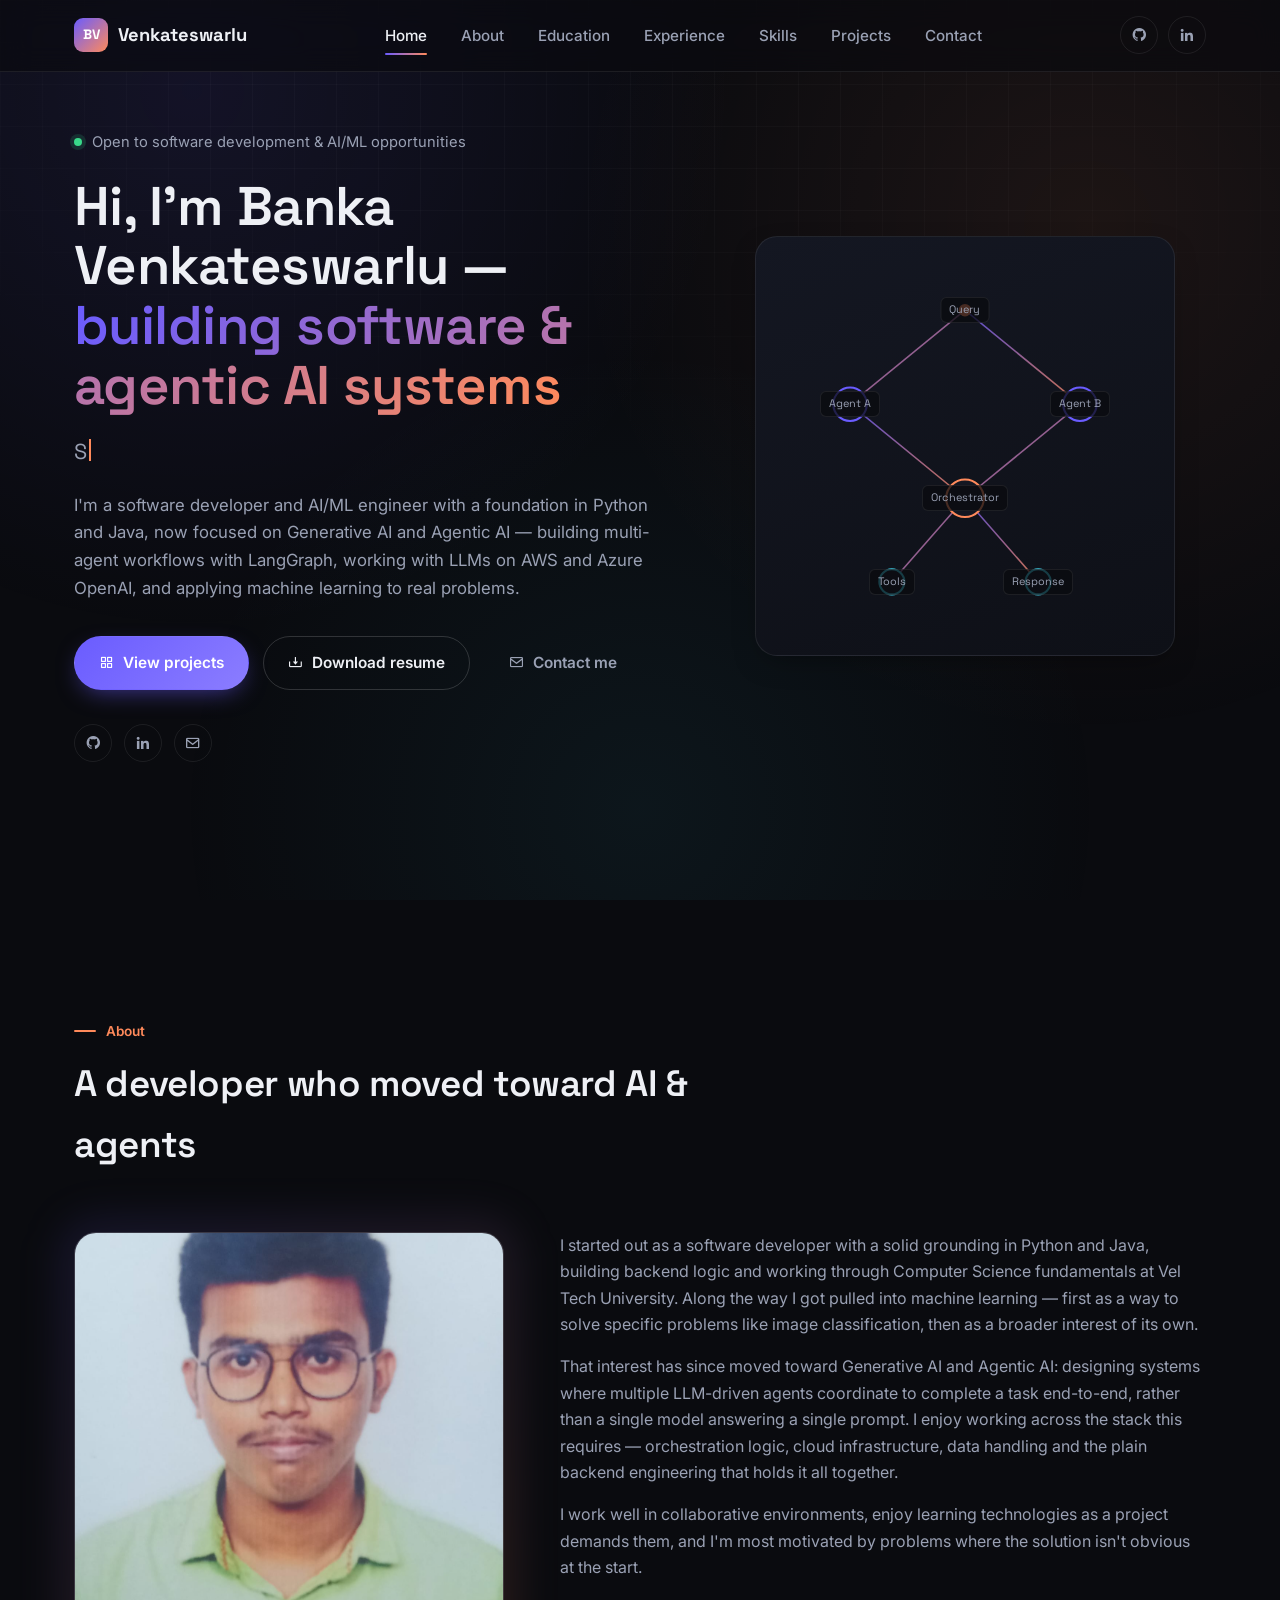
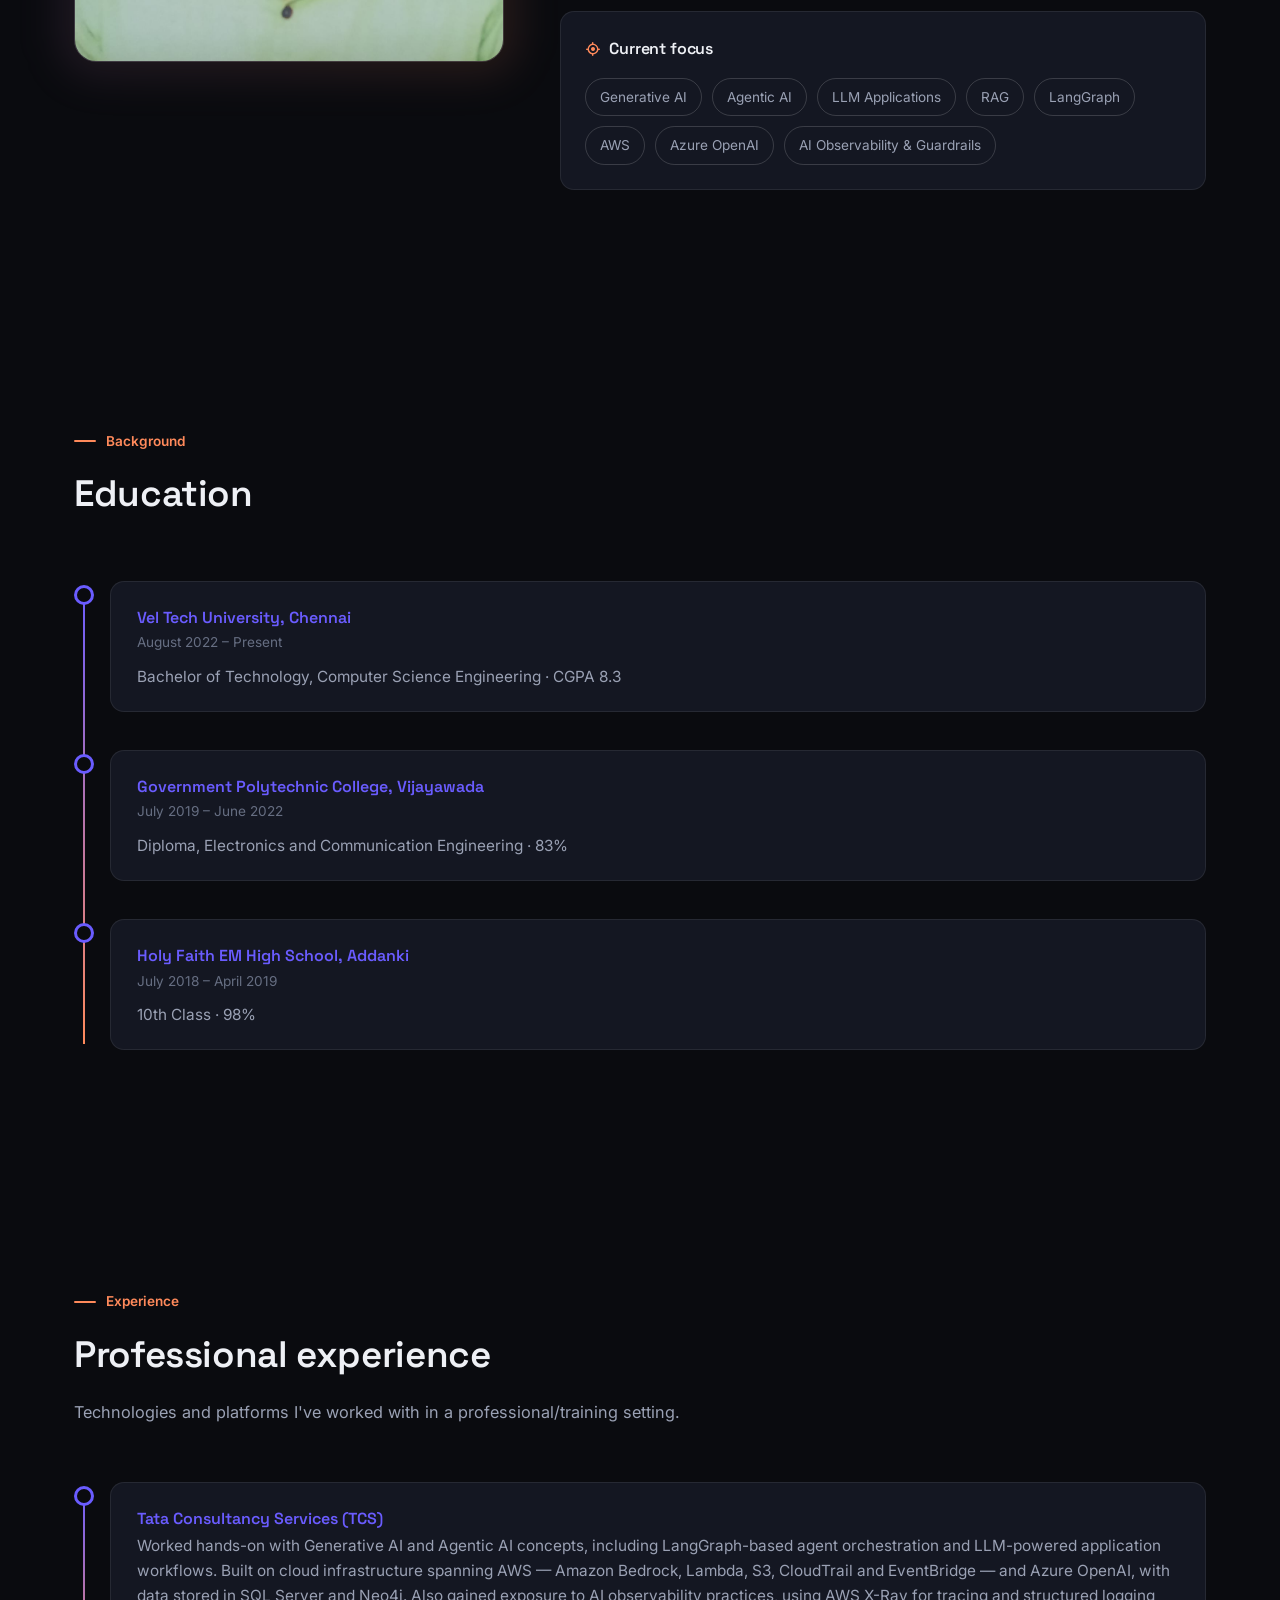
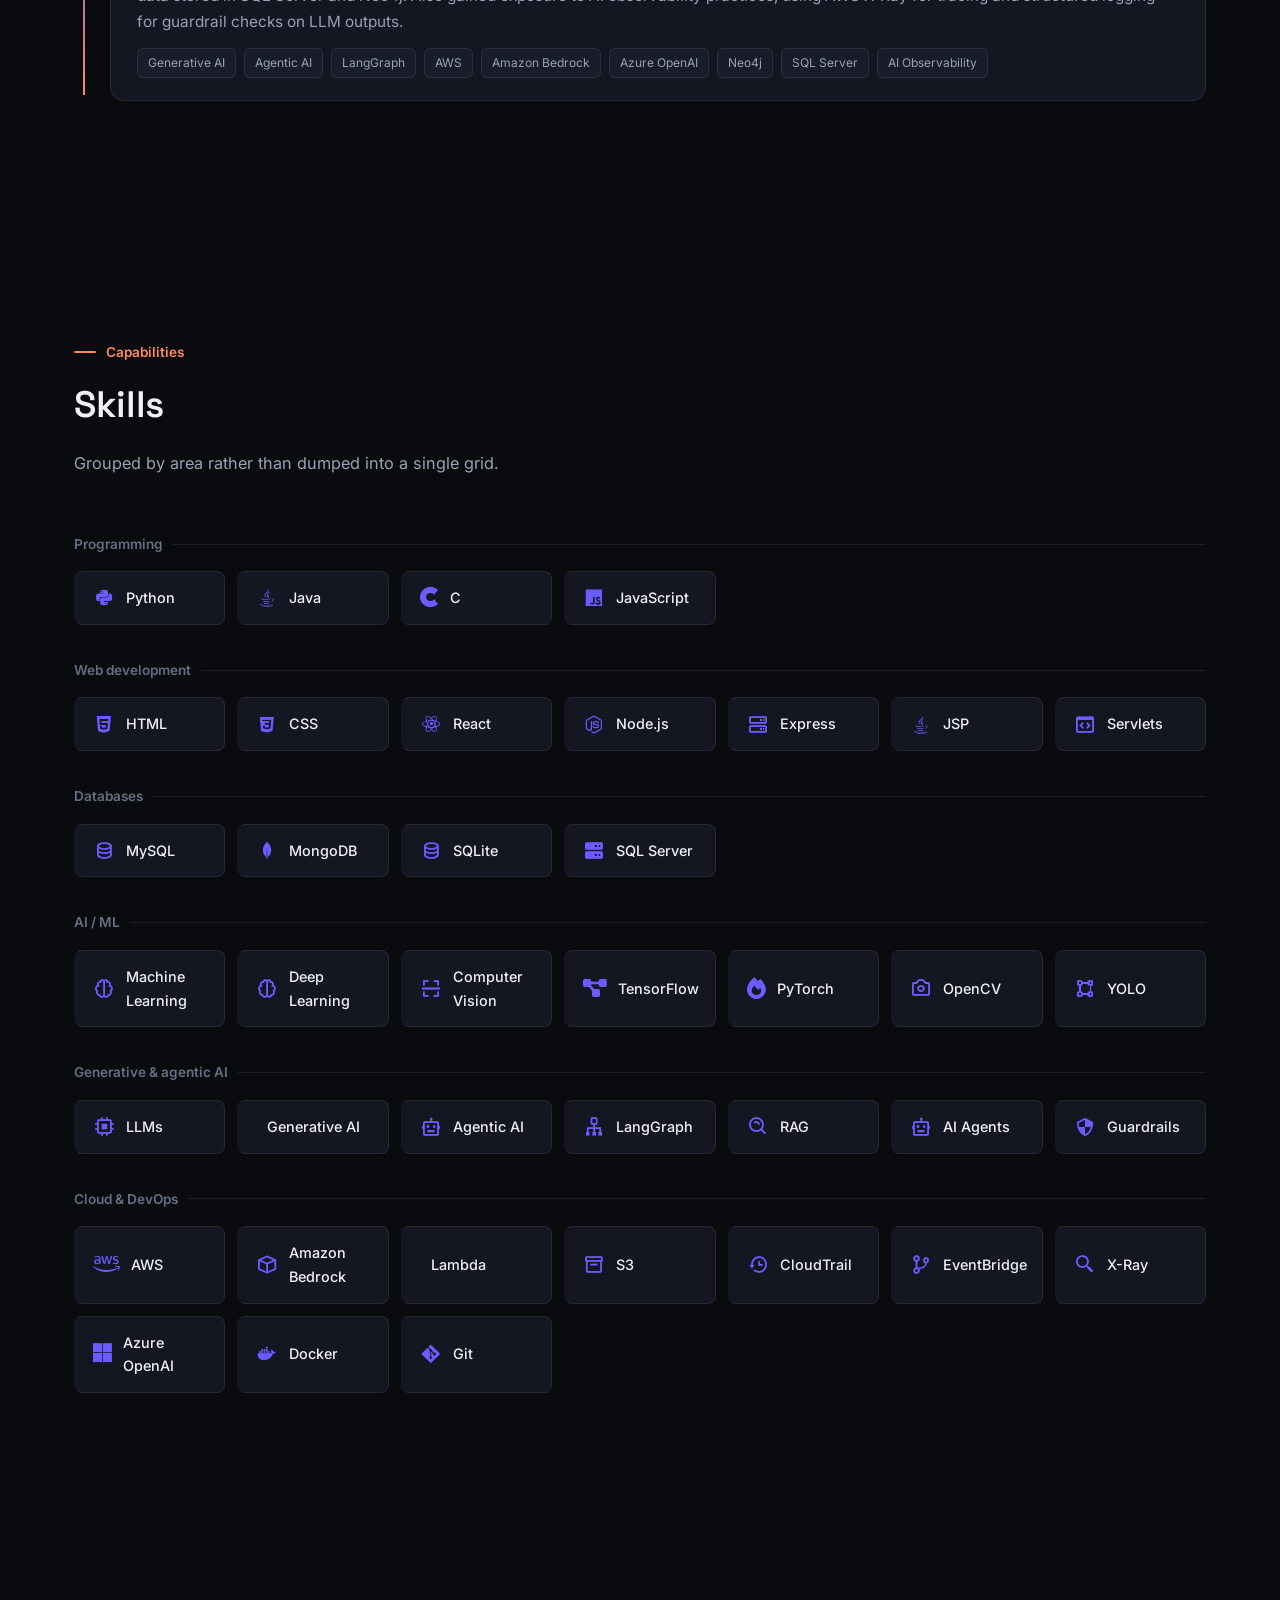
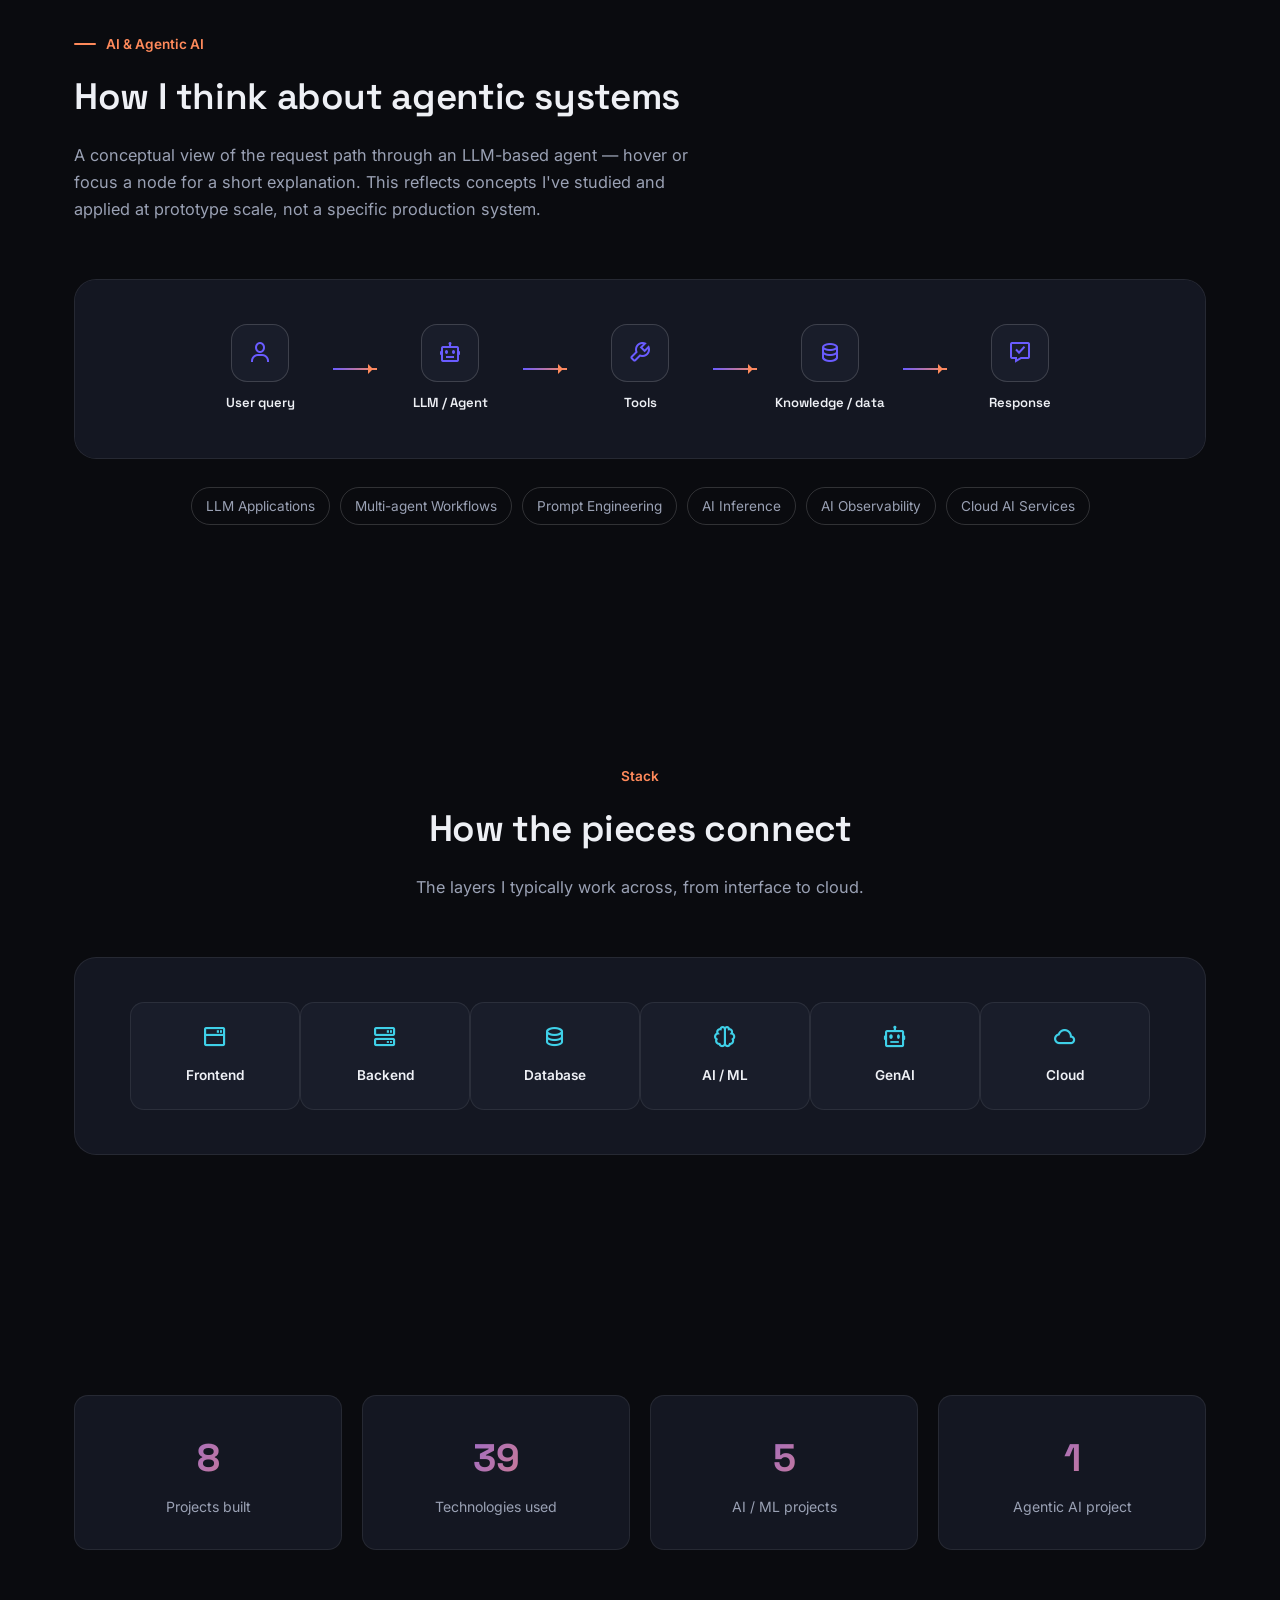
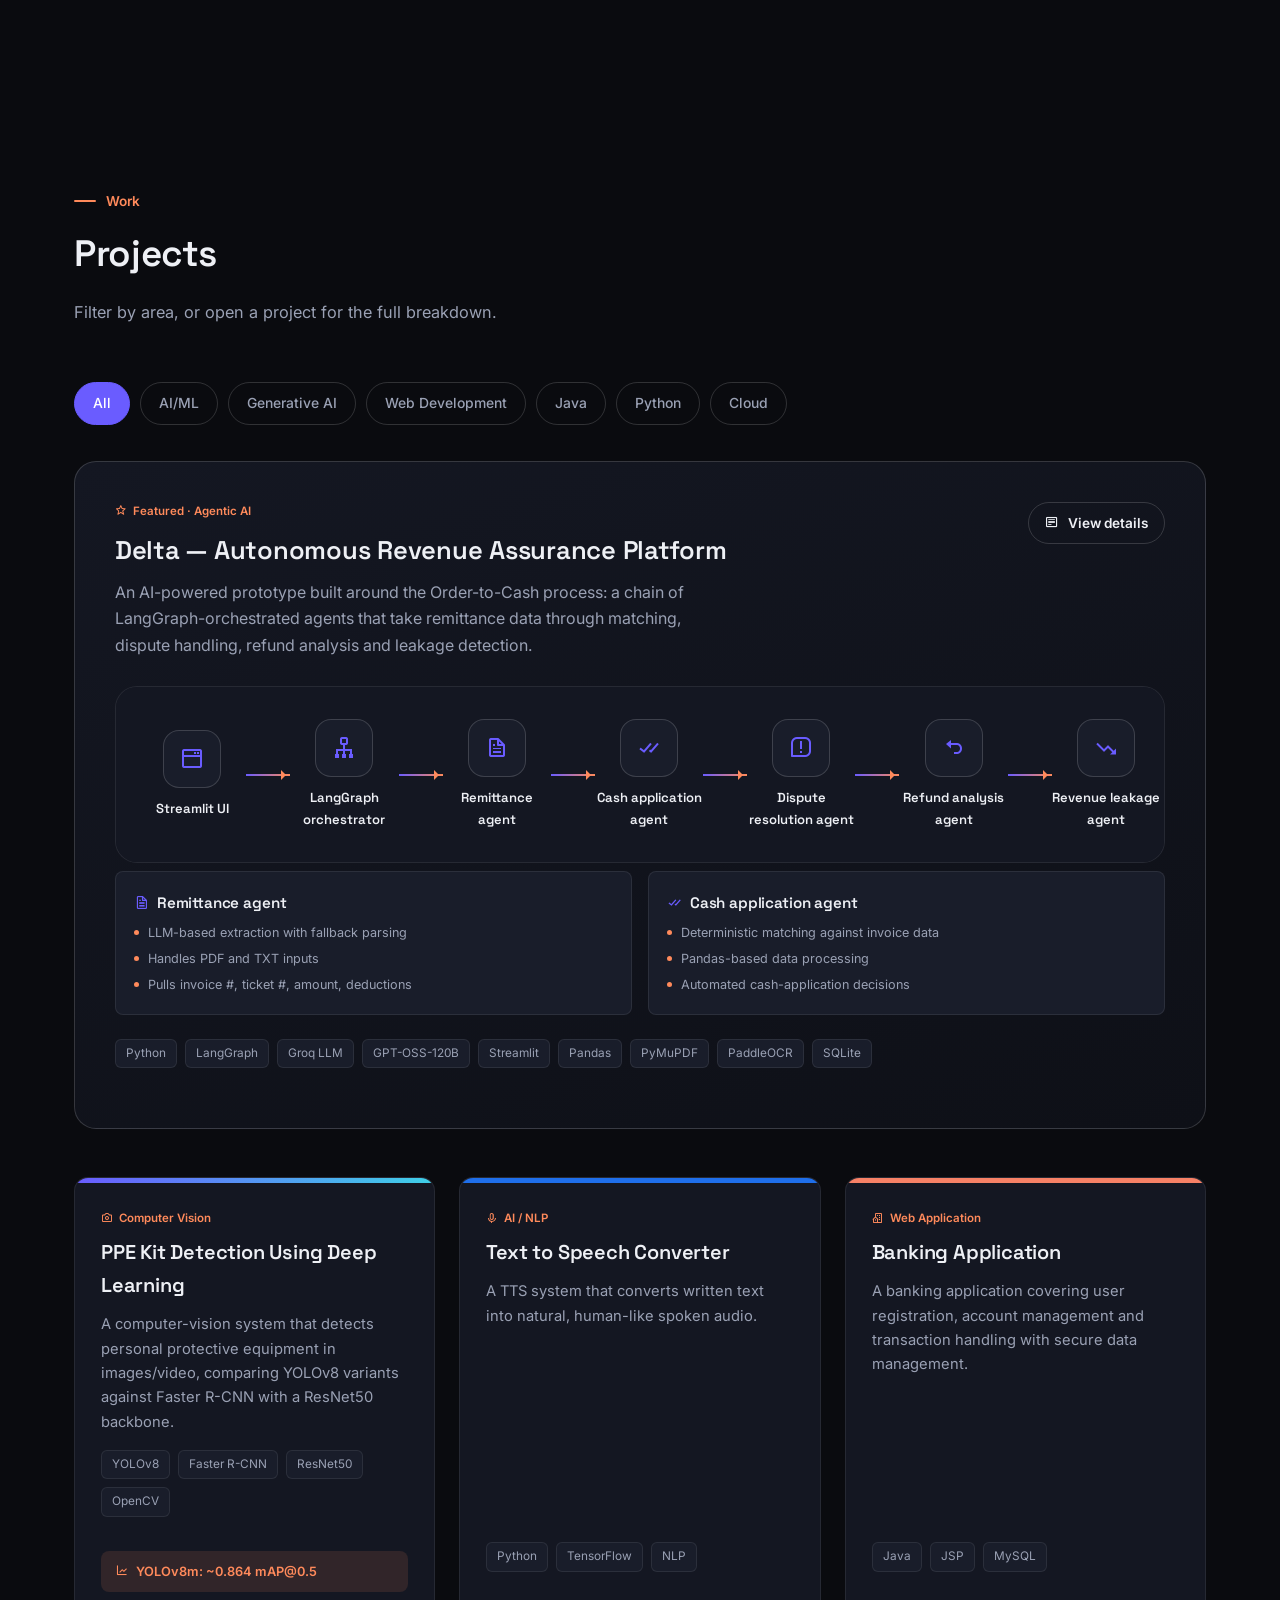
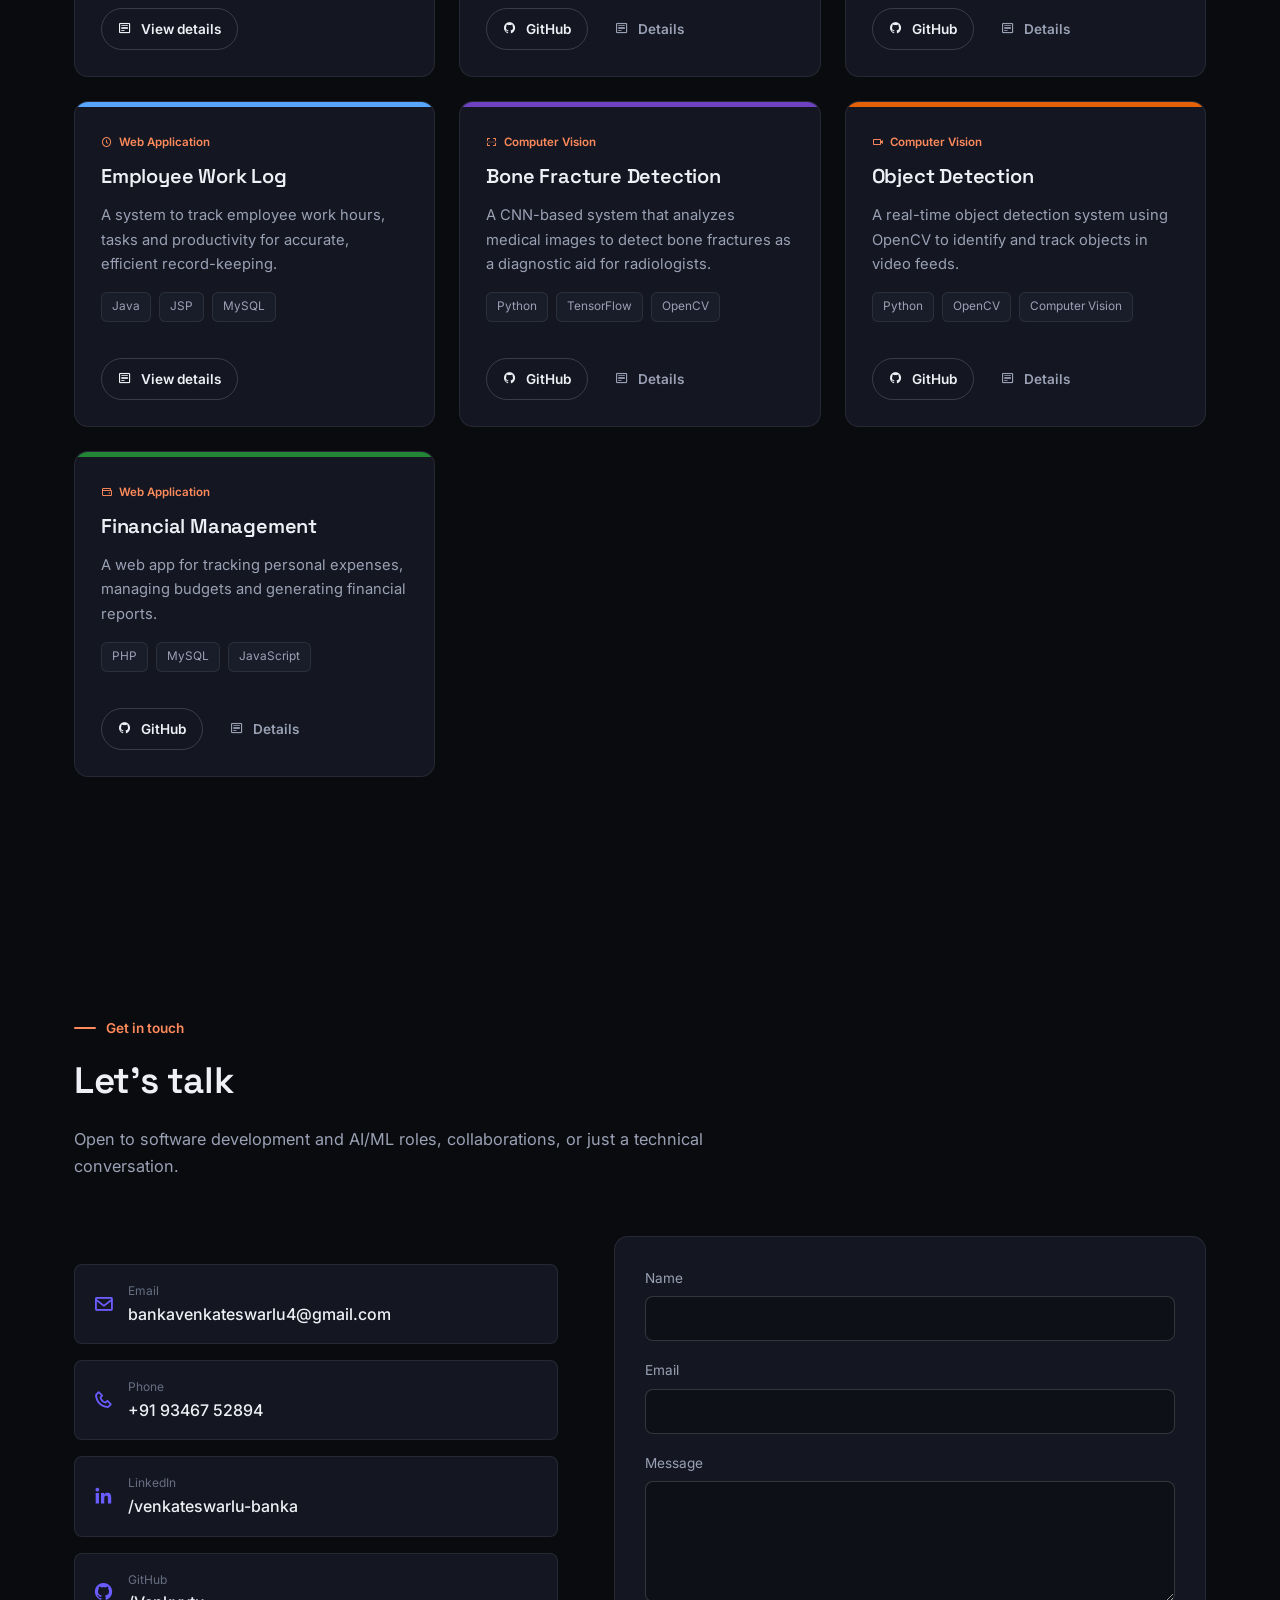
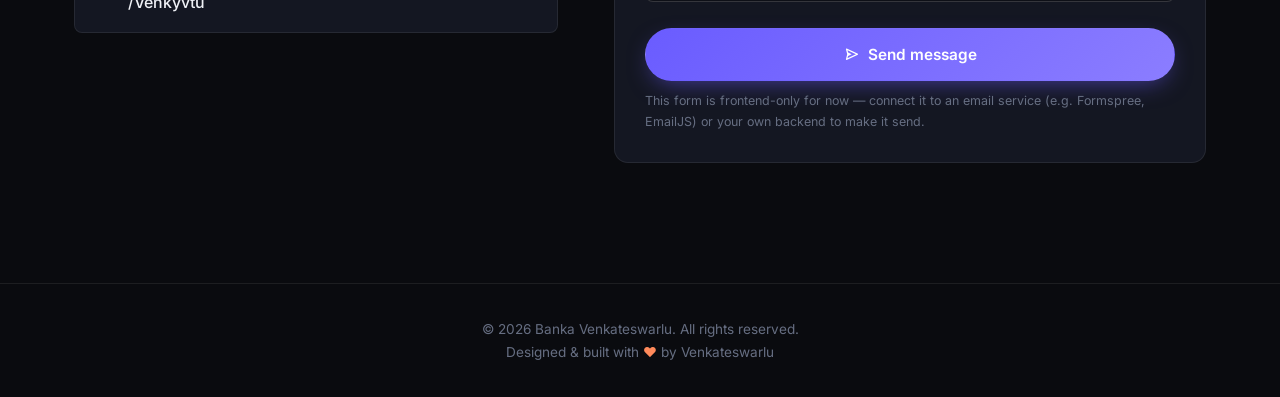
==== commit 32e8e64b: "Update index.html" ====
--- a/index.html
+++ b/index.html
@@ -1,1052 +1,1415 @@
 <!DOCTYPE html>
 <html lang="en">
 <head>
-    <meta charset="UTF-8">
-    <meta name="viewport" content="width=device-width, initial-scale=1.0">
-    <title>Banka Venkateswarlu | Portfolio</title>
-    <link href='https://unpkg.com/boxicons@2.1.4/css/boxicons.min.css' rel='stylesheet'>
-    <link rel="stylesheet" href="https://cdnjs.cloudflare.com/ajax/libs/font-awesome/6.4.0/css/all.min.css">
-    <style>
-        :root {
-            --primary-color: #1f6feb;
-            --secondary-color: #f78166;
-            --dark-bg: #0e1117;
-            --card-bg: #161b22;
-            --text-color: #c9d1d9;
-            --text-light: #8b949e;
-            --accent-color: #58a6ff;
-            --timeline-color: #58a6ff;
-        }
-
-        * {
-            box-sizing: border-box;
-            margin: 0;
-            padding: 0;
-        }
-
-        html {
-            scroll-behavior: smooth;
-        }
-
-        body {
-            background-color: var(--dark-bg);
-            color: var(--text-color);
-            font-family: 'Segoe UI', Tahoma, Geneva, Verdana, sans-serif;
-            line-height: 1.6;
-            overflow-x: hidden;
-        }
-
-        /* Header Styles */
-        header {
-            background-color: var(--card-bg);
-            padding: 20px 50px;
-            position: fixed;
-            width: 100%;
-            top: 0;
-            z-index: 1000;
-            box-shadow: 0 2px 10px rgba(0, 0, 0, 0.3);
-        }
-
-        nav {
-            display: flex;
-            justify-content: flex-end;
-            align-items: center;
-        }
-
-        nav a {
-            color: var(--text-color);
-            margin: 0 15px;
-            text-decoration: none;
-            font-weight: 500;
-            transition: all 0.3s ease;
-            position: relative;
-            padding: 5px 0;
-        }
-
-        nav a:hover {
-            color: var(--primary-color);
-        }
-
-        nav a::after {
-            content: '';
-            position: absolute;
-            width: 0;
-            height: 2px;
-            bottom: 0;
-            left: 0;
-            background-color: var(--primary-color);
-            transition: width 0.3s ease;
-        }
-
-        nav a:hover::after {
-            width: 100%;
-        }
-
-        /* Hero Section */
-        .hero {
-            height: 100vh;
-            display: flex;
-            flex-direction: column;
-            justify-content: center;
-            align-items: center;
-            text-align: center;
-            padding: 0 20px;
-            background: linear-gradient(135deg, #0a0c10 0%, #161b22 100%);
-            position: relative;
-            overflow: hidden;
-        }
-
-        .hero::before {
-            content: '';
-            position: absolute;
-            top: 0;
-            left: 0;
-            width: 100%;
-            height: 100%;
-            background: url('[data-uri]');
-            opacity: 0.1;
-            z-index: 0;
-        }
-
-        .hero-content {
-            position: relative;
-            z-index: 1;
-            max-width: 800px;
-        }
-
-        .hero h1 {
-            font-size: 4rem;
-            margin-bottom: 20px;
-            background: linear-gradient(to right, #58a6ff, #f78166);
-            -webkit-background-clip: text;
-            background-clip: text;
-            color: transparent;
-            line-height: 1.2;
-        }
-
-        .hero p {
-            font-size: 1.5rem;
-            color: var(--text-light);
-            margin-bottom: 30px;
-        }
-
-        .tags {
-            display: flex;
-            flex-wrap: wrap;
-            justify-content: center;
-            gap: 10px;
-            margin-top: 30px;
-        }
-
-        .tag {
-            background-color: rgba(31, 111, 235, 0.1);
-            color: var(--primary-color);
-            padding: 8px 15px;
-            border-radius: 20px;
-            font-size: 0.9rem;
-            border: 1px solid rgba(31, 111, 235, 0.3);
-            transition: all 0.3s ease;
-        }
-
-        .tag:hover {
-            background-color: rgba(31, 111, 235, 0.2);
-            transform: translateY(-3px);
-        }
-
-        .scroll-down {
-            position: absolute;
-            bottom: 30px;
-            left: 50%;
-            transform: translateX(-50%);
-            color: var(--text-light);
-            font-size: 1.5rem;
-            animation: bounce 2s infinite;
-            cursor: pointer;
-        }
-
-        @keyframes bounce {
-            0%, 20%, 50%, 80%, 100% {
-                transform: translateY(0) translateX(-50%);
-            }
-            40% {
-                transform: translateY(-20px) translateX(-50%);
-            }
-            60% {
-                transform: translateY(-10px) translateX(-50%);
-            }
-        }
-
-        /* Section Styles */
-        section {
-            padding: 80px 20px;
-            max-width: 1200px;
-            margin: 0 auto;
-        }
-
-        .section-title {
-            text-align: center;
-            margin-bottom: 60px;
-            position: relative;
-        }
-
-        .section-title h2 {
-            font-size: 2.5rem;
-            display: inline-block;
-            position: relative;
-            color: var(--text-color);
-        }
-
-        .section-title h2::after {
-            content: '';
-            position: absolute;
-            width: 70px;
-            height: 4px;
-            background: linear-gradient(to right, var(--primary-color), var(--secondary-color));
-            bottom: -10px;
-            left: 50%;
-            transform: translateX(-50%);
-            border-radius: 2px;
-        }
-
-        /* About Me Styles */
-        .about-me {
-            display: flex;
-            align-items: center;
-            gap: 40px;
-            background-color: var(--card-bg);
-            padding: 40px;
-            border-radius: 10px;
-            box-shadow: 0 5px 15px rgba(0, 0, 0, 0.2);
-            transition: transform 0.3s ease;
-        }
-
-        .about-me:hover {
-            transform: translateY(-5px);
-        }
-
-        .about-me img {
-            width: 250px;
-            height: 250px;
-            border-radius: 50%;
-            object-fit: cover;
-            border: 5px solid var(--primary-color);
-            box-shadow: 0 5px 15px rgba(0, 0, 0, 0.3);
-        }
-
-        .about-content {
-            flex: 1;
-        }
-
-        .about-content h3 {
-            font-size: 1.8rem;
-            margin-bottom: 20px;
-            color: var(--primary-color);
-        }
-
-        .about-content p {
-            margin-bottom: 15px;
-            color: var(--text-light);
-        }
-
-        /* Education Styles */
-        .education {
-            background-color: var(--dark-bg);
-        }
-
-        /* Timeline Styles */
-        .timeline {
-            position: relative;
-            max-width: 1200px;
-            margin: 0 auto;
-        }
-
-        .timeline::after {
-            content: '';
-            position: absolute;
-            width: 4px;
-            background: linear-gradient(to bottom, var(--primary-color), var(--secondary-color));
-            top: 0;
-            bottom: 0;
-            left: 50%;
-            margin-left: -2px;
-            border-radius: 2px;
-        }
-
-        .container {
-            padding: 10px 40px;
-            position: relative;
-            width: 50%;
-        }
-
-        .container::after {
-            content: '';
-            position: absolute;
-            width: 25px;
-            height: 25px;
-            right: -12px;
-            background-color: var(--dark-bg);
-            border: 4px solid var(--timeline-color);
-            top: 15px;
-            border-radius: 50%;
-            z-index: 1;
-        }
-
-        .left {
-            left: 0;
-        }
-
-        .right {
-            left: 50%;
-        }
-
-        .left::before {
-            content: " ";
-            height: 0;
-            position: absolute;
-            top: 22px;
-            width: 0;
-            z-index: 1;
-            right: 30px;
-            border: medium solid var(--card-bg);
-            border-width: 10px 0 10px 10px;
-            border-color: transparent transparent transparent var(--card-bg);
-        }
-
-        .right::before {
-            content: " ";
-            height: 0;
-            position: absolute;
-            top: 22px;
-            width: 0;
-            z-index: 1;
-            left: 30px;
-            border: medium solid var(--card-bg);
-            border-width: 10px 10px 10px 0;
-            border-color: transparent var(--card-bg) transparent transparent;
-        }
-
-        .right::after {
-            left: -12px;
-        }
-
-        .timeline-content {
-            padding: 20px 30px;
-            background-color: var(--card-bg);
-            position: relative;
-            border-radius: 6px;
-            box-shadow: 0 3px 10px rgba(0, 0, 0, 0.2);
-            transition: transform 0.3s ease;
-        }
-
-        .timeline-content:hover {
-            transform: translateY(-5px);
-        }
-
-        .timeline-content h2 {
-            color: var(--primary-color);
-            margin-bottom: 10px;
-        }
-
-        .timeline-content p {
-            margin-bottom: 5px;
-            color: var(--text-light);
-        }
-
-        .timeline-content strong {
-            color: var(--text-color);
-        }
-
-        /* Skills Styles */
-        .skills {
-            background-color: var(--dark-bg);
-        }
-
-        .skill-container {
-            display: grid;
-            grid-template-columns: repeat(auto-fit, minmax(150px, 1fr));
-            gap: 30px;
-            margin-top: 40px;
-        }
-
-        .skill {
-            display: flex;
-            flex-direction: column;
-            align-items: center;
-            padding: 30px 20px;
-            background-color: var(--card-bg);
-            border-radius: 10px;
-            transition: all 0.3s ease;
-            box-shadow: 0 5px 15px rgba(0, 0, 0, 0.1);
-        }
-
-        .skill:hover {
-            transform: translateY(-10px);
-            box-shadow: 0 15px 30px rgba(0, 0, 0, 0.2);
-            background: linear-gradient(135deg, var(--card-bg) 0%, #1f2937 100%);
-        }
-
-        .skill i {
-            font-size: 3.5rem;
-            margin-bottom: 15px;
-            color: var(--primary-color);
-        }
-
-        .skill p {
-            font-size: 1.1rem;
-            font-weight: 500;
-            color: var(--text-color);
-        }
-
-        /* Projects Styles */
-        .projects {
-            background-color: var(--dark-bg);
-        }
-
-        .projects-container {
-            display: grid;
-            grid-template-columns: repeat(auto-fill, minmax(350px, 1fr));
-            gap: 30px;
-            margin-top: 40px;
-        }
-
-        .project-card {
-            background-color: var(--card-bg);
-            border-radius: 10px;
-            overflow: hidden;
-            box-shadow: 0 5px 15px rgba(0, 0, 0, 0.1);
-            transition: all 0.3s ease;
-            display: flex;
-            flex-direction: column;
-        }
-
-        .project-card:hover {
-            transform: translateY(-10px);
-            box-shadow: 0 15px 30px rgba(0, 0, 0, 0.2);
-        }
-
-        .project-image {
-            height: 200px;
-            background-size: cover;
-            background-position: center;
-        }
-
-        .project-content {
-            padding: 25px;
-            flex: 1;
-            display: flex;
-            flex-direction: column;
-        }
-
-        .project-content h3 {
-            font-size: 1.5rem;
-            margin-bottom: 15px;
-            color: var(--primary-color);
-        }
-
-        .project-content p {
-            margin-bottom: 15px;
-            color: var(--text-light);
-            flex: 1;
-        }
-
-        .project-tech {
-            display: flex;
-            flex-wrap: wrap;
-            gap: 10px;
-            margin-bottom: 20px;
-        }
-
-        .tech-tag {
-            background-color: rgba(88, 166, 255, 0.1);
-            color: var(--primary-color);
-            padding: 5px 10px;
-            border-radius: 5px;
-            font-size: 0.8rem;
-        }
-
-        .project-links {
-            display: flex;
-            gap: 15px;
-        }
-
-        .project-btn {
-            padding: 10px 20px;
-            border-radius: 5px;
-            text-decoration: none;
-            font-weight: 500;
-            transition: all 0.3s ease;
-            flex: 1;
-            text-align: center;
-        }
-
-        .primary-btn {
-            background-color: var(--primary-color);
-            color: white;
-        }
-
-        .primary-btn:hover {
-            background-color: #1a5fc8;
-        }
-
-        .secondary-btn {
-            background-color: transparent;
-            color: var(--primary-color);
-            border: 1px solid var(--primary-color);
-        }
-
-        .secondary-btn:hover {
-            background-color: rgba(31, 111, 235, 0.1);
-        }
-
-        /* Contact Styles */
-        .contact {
-            text-align: center;
-            background-color: var(--card-bg);
-            padding: 80px 20px;
-        }
-
-        .contact-info {
-            display: flex;
-            justify-content: center;
-            flex-wrap: wrap;
-            gap: 30px;
-            margin-top: 40px;
-        }
-
-        .contact-item {
-            display: flex;
-            align-items: center;
-            gap: 10px;
-            color: var(--text-light);
-            transition: all 0.3s ease;
-        }
-
-        .contact-item:hover {
-            color: var(--primary-color);
-            transform: translateY(-3px);
-        }
-
-        .contact-item i {
-            font-size: 1.5rem;
-        }
-
-        .social-links {
-            display: flex;
-            justify-content: center;
-            gap: 20px;
-            margin-top: 30px;
-        }
-
-        .social-link {
-            width: 50px;
-            height: 50px;
-            border-radius: 50%;
-            display: flex;
-            align-items: center;
-            justify-content: center;
-            background-color: var(--card-bg);
-            color: var(--text-color);
-            font-size: 1.5rem;
-            transition: all 0.3s ease;
-            box-shadow: 0 5px 15px rgba(0, 0, 0, 0.1);
-        }
-
-        .social-link:hover {
-            transform: translateY(-5px);
-            color: white;
-            background-color: var(--primary-color);
-        }
-
-        /* Footer Styles */
-        footer {
-            text-align: center;
-            padding: 30px;
-            background-color: var(--card-bg);
-            color: var(--text-light);
-            font-size: 0.9rem;
-        }
-
-        /* Animations */
-        .reveal {
-            opacity: 0;
-            transform: translateY(30px);
-            transition: all 0.6s ease-in-out;
-        }
-
-        .reveal.active {
-            opacity: 1;
-            transform: translateY(0);
-        }
-
-        /* Dynamic Text Animation */
-        .dynamic-text {
-            font-family: 'Courier New', Courier, monospace;
-            font-size: 1.5rem;
-            white-space: nowrap;
-            overflow: hidden;
-            border-right: 2px solid var(--primary-color);
-            width: 0;
-            animation: typing 3s steps(30, end) forwards, blink 0.75s step-end infinite;
-            margin: 0 auto;
-            max-width: max-content;
-        }
-
-        @keyframes typing {
-            from { width: 0; }
-            to { width: 100%; }
-        }
-
-        @keyframes blink {
-            from, to { border-color: transparent; }
-            50% { border-color: var(--primary-color); }
-        }
-
-        /* Character Animation */
-        .fade-in {
-            opacity: 0;
-            display: inline-block;
-            animation: fadeIn 0.5s forwards;
-        }
-
-        @keyframes fadeIn {
-            to {
-                opacity: 1;
-            }
-        }
-
-        /* Responsive Styles */
-        @media (max-width: 768px) {
-            .hero h1 {
-                font-size: 2.5rem;
-            }
-            
-            .hero p {
-                font-size: 1.2rem;
-            }
-            
-            .about-me {
-                flex-direction: column;
-                text-align: center;
-            }
-            
-            .about-me img {
-                width: 200px;
-                height: 200px;
-                margin-bottom: 20px;
-            }
-            
-            .timeline::after {
-                left: 31px;
-            }
-            
-            .container {
-                width: 100%;
-                padding-left: 70px;
-                padding-right: 25px;
-            }
-            
-            .container::before {
-                left: 60px;
-                border: medium solid var(--card-bg);
-                border-width: 10px 10px 10px 0;
-                border-color: transparent var(--card-bg) transparent transparent;
-            }
-            
-            .left::after,
-            .right::after {
-                left: 15px;
-            }
-            
-            .right {
-                left: 0%;
-            }
-            
-            .projects-container {
-                grid-template-columns: 1fr;
-            }
-        }
-
-        @media (max-width: 480px) {
-            header {
-                padding: 15px 20px;
-            }
-            
-            nav a {
-                margin: 0 10px;
-                font-size: 0.9rem;
-            }
-            
-            .hero h1 {
-                font-size: 2rem;
-            }
-            
-            .section-title h2 {
-                font-size: 2rem;
-            }
-            
-            .skill-container {
-                grid-template-columns: repeat(2, 1fr);
-                gap: 15px;
-            }
-            
-            .skill {
-                padding: 20px 10px;
-            }
-            
-            .skill i {
-                font-size: 2.5rem;
-            }
-        }
-    </style>
+<meta charset="UTF-8">
+<meta name="viewport" content="width=device-width, initial-scale=1.0">
+<title>Banka Venkateswarlu — Software Developer &amp; AI/ML Engineer</title>
+<meta name="description" content="Portfolio of Banka Venkateswarlu — Software Developer and AI/ML Engineer building Generative AI, Agentic AI, and cloud-native applications with Python, Java and LangGraph.">
+<meta name="author" content="Banka Venkateswarlu">
+<meta name="theme-color" content="#0a0b0f">
+<meta property="og:type" content="website">
+<meta property="og:title" content="Banka Venkateswarlu — Software Developer & AI/ML Engineer">
+<meta property="og:description" content="Software Developer and AI/ML Engineer building Generative AI, Agentic AI and cloud-native applications.">
+<meta property="og:image" content="photo1.jpg">
+<meta name="twitter:card" content="summary">
+<meta name="twitter:title" content="Banka Venkateswarlu — Software Developer & AI/ML Engineer">
+<meta name="twitter:description" content="Software Developer and AI/ML Engineer building Generative AI, Agentic AI and cloud-native applications.">
+<link rel="icon" href="data:image/svg+xml,%3Csvg xmlns='http://www.w3.org/2000/svg' viewBox='0 0 100 100'%3E%3Crect width='100' height='100' rx='22' fill='%236a5cff'/%3E%3Ctext x='50' y='67' font-size='44' font-family='Arial,sans-serif' font-weight='700' fill='white' text-anchor='middle'%3EBV%3C/text%3E%3C/svg%3E">
+<link rel="preconnect" href="https://fonts.googleapis.com">
+<link rel="preconnect" href="https://fonts.gstatic.com" crossorigin>
+<link href="https://fonts.googleapis.com/css2?family=Space+Grotesk:wght@500;600;700&family=Inter:wght@400;500;600;700&display=swap" rel="stylesheet">
+<link href='https://unpkg.com/boxicons@2.1.4/css/boxicons.min.css' rel='stylesheet'>
+<link rel="stylesheet" href="https://cdnjs.cloudflare.com/ajax/libs/font-awesome/6.4.0/css/all.min.css">
+<style>
+/* ===================== Tokens ===================== */
+:root{
+  --bg:#0a0b0f;
+  --bg-soft:#0e1017;
+  --surface:#141722;
+  --surface-2:#191d2a;
+  --border:rgba(255,255,255,.08);
+  --border-strong:rgba(255,255,255,.16);
+  --text:#eef0f5;
+  --text-muted:#9aa1b4;
+  --text-faint:#666e82;
+  --primary:#6a5cff;
+  --primary-soft:rgba(106,92,255,.12);
+  --accent:#ff8a5b;
+  --accent-soft:rgba(255,138,91,.12);
+  --cyan:#3fd0e8;
+  --ok:#39d98a;
+  --radius-s:8px;
+  --radius-m:14px;
+  --radius-l:22px;
+  --shadow:0 10px 30px -12px rgba(0,0,0,.5);
+  --maxw:1180px;
+  --nav-h:72px;
+  --ease:cubic-bezier(.22,.75,.2,1);
+}
+
+*,*::before,*::after{box-sizing:border-box;}
+html{scroll-behavior:smooth;}
+body{
+  margin:0;
+  background:var(--bg);
+  color:var(--text);
+  font-family:'Inter',-apple-system,BlinkMacSystemFont,'Segoe UI',sans-serif;
+  line-height:1.65;
+  -webkit-font-smoothing:antialiased;
+  overflow-x:hidden;
+}
+h1,h2,h3,h4,.font-display{font-family:'Space Grotesk',sans-serif;letter-spacing:-.01em;}
+h1,h2,h3,h4{color:var(--text);font-weight:600;margin:0;}
+p{margin:0;}
+a{color:inherit;text-decoration:none;}
+img{max-width:100%;display:block;}
+ul{margin:0;padding:0;list-style:none;}
+button{font:inherit;color:inherit;background:none;border:none;cursor:pointer;}
+section{padding:120px 24px;max-width:var(--maxw);margin:0 auto;}
+.container-inner{max-width:var(--maxw);margin:0 auto;}
+
+::selection{background:var(--primary);color:#fff;}
+
+/* Focus visibility for accessibility */
+a:focus-visible,button:focus-visible,input:focus-visible,textarea:focus-visible,[tabindex]:focus-visible{
+  outline:2px solid var(--accent);
+  outline-offset:3px;
+  border-radius:4px;
+}
+
+/* Skip link */
+.skip-link{
+  position:absolute;left:16px;top:-60px;
+  background:var(--accent);color:#1a1200;padding:10px 18px;border-radius:var(--radius-s);
+  font-weight:600;z-index:2000;transition:top .2s var(--ease);
+}
+.skip-link:focus{top:16px;}
+
+/* Reduced motion */
+@media (prefers-reduced-motion: reduce){
+  *,*::before,*::after{animation-duration:.001ms !important;animation-iteration-count:1 !important;transition-duration:.001ms !important;scroll-behavior:auto !important;}
+}
+
+/* Background circuit texture */
+body::before{
+  content:'';
+  position:fixed;inset:0;z-index:-2;
+  background-image:
+    radial-gradient(circle at 15% 10%, rgba(106,92,255,.10), transparent 40%),
+    radial-gradient(circle at 85% 25%, rgba(255,138,91,.08), transparent 40%),
+    radial-gradient(circle at 50% 90%, rgba(63,208,232,.06), transparent 45%);
+}
+body::after{
+  content:'';
+  position:fixed;inset:0;z-index:-1;
+  background-image:linear-gradient(rgba(255,255,255,.025) 1px, transparent 1px),
+                    linear-gradient(90deg, rgba(255,255,255,.025) 1px, transparent 1px);
+  background-size:42px 42px;
+  mask-image:radial-gradient(ellipse 90% 60% at 50% 0%, black 40%, transparent 90%);
+}
+
+/* ===================== Header / Nav ===================== */
+header{
+  position:fixed;top:0;left:0;width:100%;z-index:1000;
+  height:var(--nav-h);
+  display:flex;align-items:center;
+  background:rgba(10,11,15,.7);
+  backdrop-filter:blur(14px) saturate(140%);
+  -webkit-backdrop-filter:blur(14px) saturate(140%);
+  border-bottom:1px solid var(--border);
+  transition:background .3s var(--ease);
+}
+.nav-wrap{
+  width:100%;max-width:var(--maxw);margin:0 auto;padding:0 24px;
+  display:flex;align-items:center;justify-content:space-between;
+}
+.brand{
+  font-family:'Space Grotesk',sans-serif;font-weight:700;font-size:1.15rem;
+  display:flex;align-items:center;gap:10px;
+}
+.brand-mark{
+  width:34px;height:34px;border-radius:9px;
+  background:linear-gradient(135deg,var(--primary),var(--accent));
+  display:flex;align-items:center;justify-content:center;font-size:.85rem;color:#fff;font-weight:700;
+}
+nav.primary-nav{display:flex;align-items:center;gap:2px;}
+nav.primary-nav a{
+  position:relative;padding:9px 16px;font-size:.95rem;font-weight:500;color:var(--text-muted);
+  border-radius:999px;transition:color .25s var(--ease);
+}
+nav.primary-nav a:hover{color:var(--text);}
+nav.primary-nav a.is-active{color:var(--text);}
+nav.primary-nav a.is-active::after{
+  content:'';position:absolute;left:16px;right:16px;bottom:2px;height:2px;border-radius:2px;
+  background:linear-gradient(90deg,var(--primary),var(--accent));
+}
+.nav-actions{display:flex;align-items:center;gap:10px;}
+.icon-link{
+  width:38px;height:38px;border-radius:50%;display:flex;align-items:center;justify-content:center;
+  color:var(--text-muted);border:1px solid var(--border);transition:all .25s var(--ease);
+}
+.icon-link:hover{color:#fff;border-color:var(--border-strong);background:var(--surface-2);transform:translateY(-2px);}
+.nav-toggle{
+  display:none;width:42px;height:42px;border-radius:10px;border:1px solid var(--border);
+  align-items:center;justify-content:center;font-size:1.3rem;color:var(--text);
+}
+@media (max-width:860px){
+  nav.primary-nav{
+    position:fixed;top:var(--nav-h);left:0;right:0;bottom:0;
+    background:var(--bg-soft);
+    flex-direction:column;align-items:stretch;gap:0;padding:18px;
+    transform:translateX(100%);transition:transform .35s var(--ease);
+    overflow-y:auto;
+  }
+  nav.primary-nav.is-open{transform:translateX(0);}
+  nav.primary-nav a{padding:16px 10px;font-size:1.1rem;border-bottom:1px solid var(--border);border-radius:0;}
+  nav.primary-nav a.is-active::after{display:none;}
+  nav.primary-nav a.is-active{color:var(--accent);}
+  .nav-toggle{display:flex;}
+}
+
+/* ===================== Buttons ===================== */
+.btn{
+  display:inline-flex;align-items:center;gap:9px;
+  padding:13px 24px;border-radius:999px;font-weight:600;font-size:.96rem;
+  transition:transform .25s var(--ease), box-shadow .25s var(--ease), background .25s var(--ease), border-color .25s var(--ease);
+  border:1px solid transparent;white-space:nowrap;
+}
+.btn-primary{background:linear-gradient(135deg,var(--primary),#8b7dff);color:#fff;box-shadow:0 8px 24px -8px rgba(106,92,255,.6);}
+.btn-primary:hover{transform:translateY(-3px);box-shadow:0 14px 30px -10px rgba(106,92,255,.7);}
+.btn-outline{border-color:var(--border-strong);color:var(--text);}
+.btn-outline:hover{border-color:var(--accent);color:var(--accent);transform:translateY(-3px);}
+.btn-ghost{color:var(--text-muted);}
+.btn-ghost:hover{color:var(--text);}
+.btn-sm{padding:9px 16px;font-size:.85rem;}
+
+/* ===================== Hero ===================== */
+.hero{
+  min-height:100vh;display:flex;align-items:center;
+  padding-top:calc(var(--nav-h) + 40px);
+  max-width:var(--maxw);margin:0 auto;padding-left:24px;padding-right:24px;
+}
+.hero-grid{display:grid;grid-template-columns:1.1fr .9fr;gap:60px;align-items:center;width:100%;}
+.eyebrow-row{display:flex;align-items:center;gap:10px;margin-bottom:22px;color:var(--text-muted);font-size:.92rem;}
+.status-dot{width:8px;height:8px;border-radius:50%;background:var(--ok);box-shadow:0 0 0 4px rgba(57,217,138,.15);}
+.hero h1{font-size:clamp(2.3rem,5vw,3.4rem);line-height:1.1;margin-bottom:18px;}
+.hero h1 .accent-text{background:linear-gradient(120deg,var(--primary),var(--accent));-webkit-background-clip:text;background-clip:text;color:transparent;}
+.role-line{
+  font-family:'Space Grotesk',sans-serif;font-size:clamp(1.05rem,2vw,1.35rem);color:var(--text-muted);margin-bottom:22px;
+  min-height:1.6em;
+}
+.role-line .cursor{display:inline-block;width:2px;height:1em;background:var(--accent);margin-left:2px;vertical-align:-2px;animation:blink 1s step-end infinite;}
+@keyframes blink{50%{opacity:0;}}
+.hero-intro{color:var(--text-muted);font-size:1.05rem;max-width:56ch;margin-bottom:34px;}
+.hero-ctas{display:flex;flex-wrap:wrap;gap:14px;margin-bottom:34px;}
+.hero-socials{display:flex;gap:12px;}
+
+/* Hero agent-graph visual */
+.hero-visual{position:relative;display:flex;align-items:center;justify-content:center;}
+.graph-card{
+  position:relative;width:100%;aspect-ratio:1/1;max-width:420px;
+  border:1px solid var(--border);border-radius:var(--radius-l);
+  background:linear-gradient(160deg,var(--surface),var(--bg-soft));
+  box-shadow:var(--shadow);overflow:hidden;
+}
+.graph-card svg{width:100%;height:100%;}
+.graph-node-label{
+  position:absolute;font-size:.68rem;font-family:'Space Grotesk',sans-serif;color:var(--text-muted);
+  background:rgba(10,11,15,.75);padding:3px 8px;border-radius:6px;border:1px solid var(--border);
+  transform:translate(-50%,-50%);pointer-events:none;white-space:nowrap;
+}
+@media (max-width:980px){
+  .hero-grid{grid-template-columns:1fr;text-align:center;}
+  .eyebrow-row,.hero-ctas,.hero-socials{justify-content:center;}
+  .hero-intro{margin-left:auto;margin-right:auto;}
+  .hero-visual{order:-1;margin-bottom:10px;}
+  .graph-card{max-width:300px;}
+}
+
+/* ===================== Section headers ===================== */
+.section-head{margin-bottom:56px;max-width:640px;}
+.section-kicker{display:flex;align-items:center;gap:10px;color:var(--accent);font-weight:600;font-size:.85rem;margin-bottom:12px;}
+.section-kicker::before{content:'';width:22px;height:2px;background:var(--accent);border-radius:2px;}
+.section-head h2{font-size:clamp(1.7rem,3.4vw,2.3rem);margin-bottom:14px;}
+.section-head p{color:var(--text-muted);font-size:1.02rem;}
+.section-head.centered{margin-left:auto;margin-right:auto;text-align:center;}
+.section-head.centered .section-kicker{justify-content:center;}
+.section-head.centered .section-kicker::before{display:none;}
+
+/* ===================== Reveal ===================== */
+.reveal{opacity:0;transform:translateY(22px);transition:opacity .7s var(--ease),transform .7s var(--ease);}
+.reveal.is-visible{opacity:1;transform:translateY(0);}
+
+/* ===================== About ===================== */
+.about-grid{display:grid;grid-template-columns:.8fr 1.2fr;gap:56px;align-items:start;}
+.about-photo-wrap{position:relative;}
+.about-photo{
+  width:100%;aspect-ratio:1/1;object-fit:cover;border-radius:var(--radius-l);
+  border:1px solid var(--border-strong);
+}
+.about-photo-glow{
+  position:absolute;inset:-14px;z-index:-1;border-radius:calc(var(--radius-l) + 14px);
+  background:linear-gradient(140deg,var(--primary-soft),var(--accent-soft));filter:blur(20px);
+}
+.about-text p{color:var(--text-muted);margin-bottom:16px;}
+.about-text p:last-of-type{margin-bottom:0;}
+.focus-box{
+  margin-top:30px;padding:24px;border-radius:var(--radius-m);
+  background:var(--surface);border:1px solid var(--border);
+}
+.focus-box h3{font-size:1rem;margin-bottom:16px;display:flex;align-items:center;gap:8px;}
+.focus-box h3 i{color:var(--accent);}
+.focus-tags{display:flex;flex-wrap:wrap;gap:10px;}
+.focus-tag{
+  font-size:.85rem;padding:7px 14px;border-radius:999px;border:1px solid var(--border-strong);
+  color:var(--text-muted);transition:all .25s var(--ease);
+}
+.focus-tag:hover{color:var(--text);border-color:var(--primary);background:var(--primary-soft);}
+@media (max-width:860px){.about-grid{grid-template-columns:1fr;}.about-photo-wrap{max-width:260px;margin:0 auto;}}
+
+/* ===================== Timeline (Experience + Education) ===================== */
+.timeline-list{display:flex;flex-direction:column;gap:0;position:relative;padding-left:36px;}
+.timeline-list::before{content:'';position:absolute;left:9px;top:6px;bottom:6px;width:2px;background:linear-gradient(var(--primary),var(--accent));}
+.t-item{position:relative;padding-bottom:38px;}
+.t-item:last-child{padding-bottom:0;}
+.t-dot{
+  position:absolute;left:-36px;top:4px;width:20px;height:20px;border-radius:50%;
+  background:var(--bg);border:3px solid var(--primary);
+}
+.t-card{
+  background:var(--surface);border:1px solid var(--border);border-radius:var(--radius-m);
+  padding:22px 26px;transition:border-color .25s var(--ease),transform .25s var(--ease);
+}
+.t-card:hover{border-color:var(--border-strong);transform:translateX(4px);}
+.t-card .t-org{color:var(--primary);font-weight:600;margin-bottom:4px;font-family:'Space Grotesk',sans-serif;}
+.t-card .t-date{color:var(--text-faint);font-size:.85rem;margin-bottom:10px;display:block;}
+.t-card p{color:var(--text-muted);font-size:.96rem;}
+.t-card .t-tags{display:flex;flex-wrap:wrap;gap:8px;margin-top:14px;}
+.t-card .t-tags span{font-size:.75rem;padding:4px 10px;border-radius:6px;background:var(--surface-2);color:var(--text-muted);border:1px solid var(--border);}
+
+/* ===================== Skills ===================== */
+.skills-categories{display:flex;flex-direction:column;gap:34px;}
+.skill-cat-title{font-size:.85rem;font-weight:600;color:var(--text-faint);text-transform:none;margin-bottom:16px;display:flex;align-items:center;gap:10px;}
+.skill-cat-title::after{content:'';flex:1;height:1px;background:var(--border);}
+.skill-grid{display:grid;grid-template-columns:repeat(auto-fill,minmax(150px,1fr));gap:12px;}
+.skill-chip{
+  display:flex;align-items:center;gap:11px;padding:14px 16px;border-radius:var(--radius-s);
+  background:var(--surface);border:1px solid var(--border);border-left:3px solid transparent;
+  transition:all .25s var(--ease);
+}
+.skill-chip:hover{border-left-color:var(--accent);background:var(--surface-2);transform:translateY(-3px);}
+.skill-chip i{font-size:1.35rem;color:var(--primary);}
+.skill-chip span{font-size:.9rem;font-weight:500;}
+
+/* ===================== Flow / architecture diagrams (shared) ===================== */
+.flow-wrap{
+  border:1px solid var(--border);border-radius:var(--radius-l);background:var(--surface);
+  padding:44px 28px;overflow-x:auto;
+}
+.flow-track{display:flex;align-items:center;gap:0;min-width:max-content;justify-content:center;}
+.flow-node{
+  position:relative;display:flex;flex-direction:column;align-items:center;gap:10px;width:150px;text-align:center;
+  cursor:default;
+}
+.flow-node .fn-icon{
+  width:58px;height:58px;border-radius:16px;display:flex;align-items:center;justify-content:center;
+  background:var(--surface-2);border:1px solid var(--border-strong);font-size:1.5rem;color:var(--primary);
+  transition:all .3s var(--ease);
+}
+.flow-node:hover .fn-icon{border-color:var(--accent);color:var(--accent);transform:scale(1.08);box-shadow:0 0 0 6px var(--accent-soft);}
+.flow-node .fn-label{font-size:.82rem;font-weight:600;font-family:'Space Grotesk',sans-serif;}
+.flow-node .fn-tip{
+  position:absolute;top:calc(100% + 10px);left:50%;transform:translate(-50%,4px);width:190px;
+  background:var(--bg-soft);border:1px solid var(--border-strong);border-radius:10px;padding:12px 14px;
+  font-size:.78rem;color:var(--text-muted);opacity:0;pointer-events:none;transition:all .25s var(--ease);z-index:20;
+}
+.flow-node:hover .fn-tip,.flow-node:focus-within .fn-tip{opacity:1;transform:translate(-50%,0);}
+.flow-connector{flex:0 0 44px;height:2px;background:linear-gradient(90deg,var(--primary),var(--accent));position:relative;margin:0 -2px;}
+.flow-connector::after{
+  content:'';position:absolute;right:-1px;top:50%;transform:translateY(-50%);
+  border:5px solid transparent;border-left-color:var(--accent);
+}
+@media (max-width:700px){
+  .flow-track{flex-direction:column;}
+  .flow-connector{width:2px;height:34px;flex-basis:34px;background:linear-gradient(var(--primary),var(--accent));}
+  .flow-connector::after{right:50%;top:auto;bottom:-1px;transform:translateX(50%) rotate(90deg);}
+  .flow-node .fn-tip{position:static;transform:none;opacity:1;width:100%;margin-top:2px;display:none;}
+  .flow-node:hover .fn-tip,.flow-node:focus-within .fn-tip{display:block;}
+}
+
+/* Tech ecosystem strip */
+.eco-track{display:flex;align-items:stretch;gap:0;flex-wrap:wrap;justify-content:center;}
+.eco-node{
+  flex:1 1 140px;max-width:170px;background:var(--surface-2);border:1px solid var(--border);border-radius:var(--radius-m);
+  padding:22px 14px;text-align:center;transition:all .3s var(--ease);
+}
+.eco-node:hover{transform:translateY(-6px);border-color:var(--primary);}
+.eco-node i{font-size:1.6rem;color:var(--cyan);margin-bottom:10px;display:block;}
+.eco-node span{font-size:.85rem;font-weight:600;}
+
+/* ===================== Stats ===================== */
+.stats-grid{display:grid;grid-template-columns:repeat(4,1fr);gap:20px;}
+.stat-card{
+  background:var(--surface);border:1px solid var(--border);border-radius:var(--radius-m);
+  padding:30px 20px;text-align:center;
+}
+.stat-num{font-family:'Space Grotesk',sans-serif;font-size:2.4rem;font-weight:700;
+  background:linear-gradient(120deg,var(--primary),var(--accent));-webkit-background-clip:text;background-clip:text;color:transparent;}
+.stat-label{color:var(--text-muted);font-size:.88rem;margin-top:6px;}
+@media (max-width:760px){.stats-grid{grid-template-columns:repeat(2,1fr);}}
+
+/* ===================== Projects ===================== */
+.filter-row{display:flex;flex-wrap:wrap;gap:10px;margin-bottom:36px;}
+.filter-btn{
+  padding:9px 18px;border-radius:999px;border:1px solid var(--border-strong);color:var(--text-muted);
+  font-size:.87rem;font-weight:500;transition:all .25s var(--ease);
+}
+.filter-btn:hover{color:var(--text);}
+.filter-btn.is-active{background:var(--primary);border-color:var(--primary);color:#fff;}
+.projects-grid{display:grid;grid-template-columns:repeat(auto-fill,minmax(320px,1fr));gap:24px;}
+.project-card{
+  background:var(--surface);border:1px solid var(--border);border-radius:var(--radius-m);
+  display:flex;flex-direction:column;overflow:hidden;transition:all .3s var(--ease);
+}
+.project-card:hover{transform:translateY(-6px);border-color:var(--border-strong);box-shadow:var(--shadow);}
+.project-card.is-hidden{display:none;}
+.project-card.is-featured{grid-column:span 2;}
+@media (max-width:760px){.project-card.is-featured{grid-column:span 1;}}
+.pc-top{height:5px;background:linear-gradient(90deg,var(--primary),var(--accent));}
+.pc-body{padding:26px;display:flex;flex-direction:column;flex:1;}
+.pc-kicker{font-size:.72rem;font-weight:600;color:var(--accent);margin-bottom:8px;display:flex;align-items:center;gap:6px;}
+.pc-body h3{font-size:1.25rem;margin-bottom:10px;}
+.pc-body p.pc-desc{color:var(--text-muted);font-size:.92rem;margin-bottom:16px;flex:1;}
+.pc-tags{display:flex;flex-wrap:wrap;gap:8px;margin-bottom:20px;}
+.pc-tags span{font-size:.74rem;padding:4px 10px;border-radius:6px;background:var(--surface-2);color:var(--text-muted);border:1px solid var(--border);}
+.pc-actions{display:flex;gap:10px;flex-wrap:wrap;}
+.pc-result{
+  margin-top:14px;padding:10px 14px;border-radius:8px;background:var(--accent-soft);color:var(--accent);
+  font-size:.8rem;font-weight:600;display:inline-flex;align-items:center;gap:8px;
+}
+
+/* Delta feature block */
+.delta-feature{
+  border:1px solid var(--border-strong);border-radius:var(--radius-l);
+  background:linear-gradient(160deg,var(--surface),var(--bg-soft));
+  padding:40px;margin-bottom:48px;
+}
+.delta-feature-head{display:flex;justify-content:space-between;align-items:flex-start;gap:24px;flex-wrap:wrap;margin-bottom:28px;}
+.delta-feature-head h3{font-size:1.6rem;margin-bottom:8px;}
+.delta-feature-head p{color:var(--text-muted);max-width:60ch;}
+.delta-agents{display:grid;grid-template-columns:repeat(auto-fit,minmax(190px,1fr));gap:16px;margin-top:8px;}
+.agent-card{
+  background:var(--surface-2);border:1px solid var(--border);border-radius:var(--radius-s);padding:18px;
+  transition:all .25s var(--ease);
+}
+.agent-card:hover{border-color:var(--primary);transform:translateY(-3px);}
+.agent-card h4{font-size:.95rem;margin-bottom:8px;display:flex;align-items:center;gap:8px;}
+.agent-card h4 i{color:var(--primary);}
+.agent-card ul{display:flex;flex-direction:column;gap:5px;}
+.agent-card li{font-size:.79rem;color:var(--text-muted);padding-left:14px;position:relative;}
+.agent-card li::before{content:'';position:absolute;left:0;top:.55em;width:5px;height:5px;border-radius:50%;background:var(--accent);}
+
+/* ===================== Contact ===================== */
+.contact-grid{display:grid;grid-template-columns:.9fr 1.1fr;gap:56px;}
+.contact-info-list{display:flex;flex-direction:column;gap:16px;margin-top:28px;}
+.contact-info-item{
+  display:flex;align-items:center;gap:14px;padding:16px 18px;border-radius:var(--radius-s);
+  background:var(--surface);border:1px solid var(--border);transition:all .25s var(--ease);
+}
+.contact-info-item:hover{border-color:var(--primary);}
+.contact-info-item i{font-size:1.3rem;color:var(--primary);}
+.contact-info-item .ci-label{display:block;font-size:.75rem;color:var(--text-faint);}
+.contact-info-item .ci-value{font-weight:500;}
+.contact-form{background:var(--surface);border:1px solid var(--border);border-radius:var(--radius-m);padding:30px;}
+.form-row{margin-bottom:18px;}
+.form-row label{display:block;font-size:.85rem;margin-bottom:7px;color:var(--text-muted);}
+.form-row input,.form-row textarea{
+  width:100%;padding:12px 14px;border-radius:var(--radius-s);background:var(--bg-soft);
+  border:1px solid var(--border-strong);color:var(--text);font-family:inherit;font-size:.95rem;resize:vertical;
+}
+.form-row input:focus,.form-row textarea:focus{border-color:var(--primary);outline:none;}
+.form-status{margin-top:14px;font-size:.88rem;padding:12px 14px;border-radius:8px;display:none;}
+.form-status.is-visible{display:block;}
+.form-status.ok{background:rgba(57,217,138,.12);color:var(--ok);}
+.form-note{font-size:.78rem;color:var(--text-faint);margin-top:10px;}
+@media (max-width:860px){.contact-grid{grid-template-columns:1fr;}}
+
+/* ===================== Footer ===================== */
+footer{border-top:1px solid var(--border);padding:34px 24px;text-align:center;color:var(--text-faint);font-size:.85rem;}
+footer .footer-heart{color:var(--accent);}
+
+/* ===================== Back to top ===================== */
+.back-to-top{
+  position:fixed;right:24px;bottom:24px;width:46px;height:46px;border-radius:50%;
+  background:var(--primary);color:#fff;display:flex;align-items:center;justify-content:center;
+  font-size:1.2rem;box-shadow:0 8px 20px -8px rgba(106,92,255,.7);opacity:0;pointer-events:none;
+  transform:translateY(10px);transition:all .3s var(--ease);z-index:900;
+}
+.back-to-top.is-visible{opacity:1;pointer-events:auto;transform:translateY(0);}
+.back-to-top:hover{transform:translateY(-4px);}
+
+/* ===================== Modal ===================== */
+.modal-overlay{
+  position:fixed;inset:0;background:rgba(5,6,10,.75);backdrop-filter:blur(4px);
+  display:flex;align-items:flex-start;justify-content:center;padding:60px 20px;
+  z-index:2000;opacity:0;pointer-events:none;transition:opacity .25s var(--ease);overflow-y:auto;
+}
+.modal-overlay.is-open{opacity:1;pointer-events:auto;}
+.modal-box{
+  background:var(--surface);border:1px solid var(--border-strong);border-radius:var(--radius-l);
+  max-width:680px;width:100%;padding:36px;position:relative;
+  transform:translateY(20px);transition:transform .3s var(--ease);
+}
+.modal-overlay.is-open .modal-box{transform:translateY(0);}
+.modal-close{position:absolute;top:20px;right:20px;width:36px;height:36px;border-radius:50%;background:var(--surface-2);display:flex;align-items:center;justify-content:center;font-size:1.1rem;color:var(--text-muted);}
+.modal-close:hover{color:#fff;background:var(--accent);}
+.modal-box h3{font-size:1.5rem;margin-bottom:6px;padding-right:40px;}
+.modal-tags{display:flex;flex-wrap:wrap;gap:8px;margin:14px 0 22px;}
+.modal-tags span{font-size:.74rem;padding:4px 10px;border-radius:6px;background:var(--surface-2);color:var(--text-muted);border:1px solid var(--border);}
+.modal-section{margin-bottom:18px;}
+.modal-section h4{font-size:.82rem;color:var(--accent);margin-bottom:6px;}
+.modal-section p,.modal-section li{color:var(--text-muted);font-size:.93rem;}
+.modal-section ul{display:flex;flex-direction:column;gap:5px;margin-top:6px;}
+.modal-section li{padding-left:14px;position:relative;}
+.modal-section li::before{content:'';position:absolute;left:0;top:.6em;width:5px;height:5px;border-radius:50%;background:var(--primary);}
+.modal-actions{display:flex;gap:12px;margin-top:24px;flex-wrap:wrap;}
+body.modal-lock{overflow:hidden;}
+
+/* ===================== Utility ===================== */
+.visually-hidden{position:absolute;width:1px;height:1px;overflow:hidden;clip:rect(0,0,0,0);white-space:nowrap;}
+</style>
 </head>
 <body>
-    <header>
-        <nav>
-            <a href="#home">Home</a>
-            <a href="#about">About</a>
-            <a href="#education">Education</a>
-            <a href="#skills">Skills</a>
-            <a href="#projects">Projects</a>
-            <a href="#contact">Contact</a>
-        </nav>
-    </header>
-    
-    <section class="hero" id="home">
-        <div class="hero-content">
-            <h1 id="dynamic-heading"></h1>
-            <p class="dynamic-text"></p>
-            
-            <div class="tags">
-                <span class="tag">Web Developer</span>
-                <span class="tag">Python</span>
-                <span class="tag">Java</span>
-                <span class="tag">Machine Learning</span>
-            </div>
-        </div>
-        <a href="#about" class="scroll-down">
-            <i class='bx bx-chevron-down'></i>
-        </a>
-    </section>
-    
-    <section id="about">
-        <div class="section-title">
-            <h2>About Me</h2>
-        </div>
-        
-        <div class="about-me reveal">
-            <img src="photo1.jpg" alt="Banka Venkateswarlu">
-            <div class="about-content">
-                <h3>Hello, I'm Venkateswarlu</h3>
-                <p>I am a passionate web developer with a strong background in programming languages like Python and Java. I have a keen interest in building innovative web applications and exploring the field of cybersecurity. I love tackling challenges and continuously learning new technologies to enhance my skills.</p>
-                <p>In addition to my technical skills, I believe in the importance of teamwork and collaboration. I enjoy working in a dynamic environment where I can contribute to projects and learn from my peers. My goal is to create impactful solutions that address real-world problems while advancing my career in software development.</p>
-                <p>When I'm not coding, you can find me exploring new technologies, contributing to open-source projects, or enjoying outdoor activities.</p>
-            </div>
-        </div>
-    </section>
-    
-    <section class="education" id="education">
-        <div class="section-title">
-            <h2>My Education</h2>
-        </div>
-        
-        <div class="timeline">
-            <div class="container left reveal">
-                <div class="timeline-content">
-                    <h2>August 2022 - Present</h2>
-                    <p><strong>Vel Tech University, Chennai</strong></p>
-                    <p>Bachelor of Technology, CGPA: 8.3</p>
-                    <p>Department of Computer Science Engineering</p>
-                </div>
-            </div>
-            <div class="container right reveal">
-                <div class="timeline-content">
-                    <h2>July 2019 - June 2022</h2>
-                    <p><strong>Government Polytechnic College, Vijayawada</strong></p>
-                    <p>Diploma, Electronics and Communication Engineering, Percentage: 83</p>
-                </div>
-            </div>
-            <div class="container left reveal">
-                <div class="timeline-content">
-                    <h2>July 2018 - April 2019</h2>
-                    <p><strong>Holy Faith EM High School, Addanki</strong></p>
-                    <p>10th Class, Percentage: 98</p>
-                </div>
-            </div>
-        </div>
-    </section>
-    
-    <section class="skills" id="skills">
-        <div class="section-title">
-            <h2>My Skills</h2>
-        </div>
-        
-        <div class="skill-container">
-            <div class="skill reveal">
-                <i class='bx bxl-python'></i>
-                <p>Python</p>
-            </div>
-            <div class="skill reveal">
-                <i class='bx bxl-java'></i>
-                <p>Java</p>
-            </div>
-            <div class="skill reveal">
-                <i class="fab fa-cuttlefish"></i>
-                <p>C</p>
-            </div>
-            <div class="skill reveal">
-                <i class='bx bxl-html5'></i>
-                <p>HTML5</p>
-            </div>
-            <div class="skill reveal">
-                <i class='bx bxl-css3'></i>
-                <p>CSS</p>
-            </div>
-            <div class="skill reveal">
-                <i class='bx bxl-javascript'></i>
-                <p>JavaScript</p>
-            </div>
-            <div class="skill reveal">
-                <i class='bx bx-data'></i>
-                <p>SQL</p>
-            </div>
-            <div class="skill reveal">
-                <i class='bx bxl-php'></i>
-                <p>PHP</p>
-            </div>
-            <div class="skill reveal">
-                <i class='bx bxl-react'></i>
-                <p>React</p>
-            </div>
-            <div class="skill reveal">
-                <i class='bx bxl-nodejs'></i>
-                <p>Node.js</p>
-            </div>
-            <div class="skill reveal">
-                <i class='bx bxl-git'></i>
-                <p>Git</p>
-            </div>
-            <div class="skill reveal">
-                <i class='bx bxl-docker'></i>
-                <p>Docker</p>
-            </div>
-        </div>
-    </section>
-    
-    <section class="projects" id="projects">
-        <div class="section-title">
-            <h2>My Projects</h2>
-        </div>
-        
-        <div class="projects-container">
-            <div class="project-card reveal">
-                <div class="project-image" style="background-color: #1f6feb;"></div>
-                <div class="project-content">
-                    <h3>Text to Speech Converter</h3>
-                    <p>This project involves creating a Text to Speech (TTS) converter that transforms written text into spoken words, providing a natural and human-like auditory experience.</p>
-                    <div class="project-tech">
-                        <span class="tech-tag">Python</span>
-                        <span class="tech-tag">TensorFlow</span>
-                        <span class="tech-tag">NLP</span>
-                    </div>
-                    <div class="project-links">
-                        <a href="https://github.com/Venkyvtu/text-to-voice-converter" class="project-btn primary-btn" target="_blank">View Project</a>
-                        <a href="#" class="project-btn secondary-btn">Details</a>
-                    </div>
-                </div>
-            </div>
-            
-            <div class="project-card reveal">
-                <div class="project-image" style="background-color: #f78166;"></div>
-                <div class="project-content">
-                    <h3>Banking Application</h3>
-                    <p>A comprehensive banking application designed for seamless user registration, account management, and transaction handling with secure data management.</p>
-                    <div class="project-tech">
-                        <span class="tech-tag">Java</span>
-                        <span class="tech-tag">JSP</span>
-                        <span class="tech-tag">MySQL</span>
-                    </div>
-                    <div class="project-links">
-                        <a href="https://github.com/Venkyvtu/banking_app" class="project-btn primary-btn" target="_blank">View Project</a>
-                        <a href="#" class="project-btn secondary-btn">Details</a>
-                    </div>
-                </div>
-            </div>
-            
-            <div class="project-card reveal">
-                <div class="project-image" style="background-color: #58a6ff;"></div>
-                <div class="project-content">
-                    <h3>Employee Work Log</h3>
-                    <p>System to track employees' work hours, tasks, and productivity ensuring efficient time management and accurate record-keeping for businesses.</p>
-                    <div class="project-tech">
-                        <span class="tech-tag">Java</span>
-                        <span class="tech-tag">JSP</span>
-                        <span class="tech-tag">MySQL</span>
-                    </div>
-                    <div class="project-links">
-                        <a href="#" class="project-btn primary-btn">View Project</a>
-                        <a href="#" class="project-btn secondary-btn">Details</a>
-                    </div>
-                </div>
-            </div>
-            
-            <div class="project-card reveal">
-                <div class="project-image" style="background-color: #6f42c1;"></div>
-                <div class="project-content">
-                    <h3>Bone Fracture Detection</h3>
-                    <p>Machine learning system using CNN to analyze medical images and detect bone fractures, providing a diagnostic tool for radiologists.</p>
-                    <div class="project-tech">
-                        <span class="tech-tag">Python</span>
-                        <span class="tech-tag">TensorFlow</span>
-                        <span class="tech-tag">OpenCV</span>
-                    </div>
-                    <div class="project-links">
-                        <a href="https://github.com/Venkyvtu/ML-project-on-bone-facture" class="project-btn primary-btn" target="_blank">View Project</a>
-                        <a href="#" class="project-btn secondary-btn">Details</a>
-                    </div>
-                </div>
-            </div>
-            
-            <div class="project-card reveal">
-                <div class="project-image" style="background-color: #e36209;"></div>
-                <div class="project-content">
-                    <h3>Object Detection</h3>
-                    <p>Real-time object detection system utilizing OpenCV to identify and track various objects in video feeds with advanced image processing.</p>
-                    <div class="project-tech">
-                        <span class="tech-tag">Python</span>
-                        <span class="tech-tag">OpenCV</span>
-                        <span class="tech-tag">Computer Vision</span>
-                    </div>
-                    <div class="project-links">
-                        <a href="https://github.com/Venkyvtu/object-recognization" class="project-btn primary-btn" target="_blank">View Project</a>
-                        <a href="#" class="project-btn secondary-btn">Details</a>
-                    </div>
-                </div>
-            </div>
-            
-            <div class="project-card reveal">
-                <div class="project-image" style="background-color: #238636;"></div>
-                <div class="project-content">
-                    <h3>Financial Management</h3>
-                    <p>Web application for tracking personal expenses, managing budgets, and generating financial reports to help users make informed decisions.</p>
-                    <div class="project-tech">
-                        <span class="tech-tag">PHP</span>
-                        <span class="tech-tag">MySQL</span>
-                        <span class="tech-tag">JavaScript</span>
-                    </div>
-                    <div class="project-links">
-                        <a href="https://github.com/Venkyvtu/financial" class="project-btn primary-btn" target="_blank">View Project</a>
-                        <a href="#" class="project-btn secondary-btn">Details</a>
-                    </div>
-                </div>
-            </div>
-        </div>
-    </section>
-    
-    <section class="contact" id="contact">
-        <div class="section-title">
-            <h2>Get In Touch</h2>
-        </div>
-        
-        <div class="contact-info">
-            <a href="mailto:bankavenkateswarlu4@gmail.com" class="contact-item">
-                <i class='bx bx-envelope'></i>
-                <span>bankavenkateswarlu4@gmail.com</span>
-            </a>
-            <a href="tel:9346752894" class="contact-item">
-                <i class='bx bx-phone'></i>
-                <span>+91 9346752894</span>
-            </a>
-        </div>
-        
-        <div class="social-links">
-            <a href="https://www.linkedin.com/in/venkateswarlu-banka-902835196" class="social-link" target="_blank">
-                <i class='bx bxl-linkedin'></i>
-            </a>
-            <a href="https://github.com/Venkyvtu" class="social-link" target="_blank">
-                <i class='bx bxl-github'></i>
-            </a>
-            <a href="#" class="social-link">
-                <i class='bx bxl-twitter'></i>
-            </a>
-            <a href="#" class="social-link">
-                <i class='bx bxl-instagram'></i>
-            </a>
-        </div>
-    </section>
-    
-    <footer>
-        <p>&copy; 2024 Banka Venkateswarlu. All rights reserved.</p>
-        <p>Designed & Built with ❤️ by Venkateswarlu</p>
-    </footer>
-
-    <script>
-        // Dynamic heading animation
-        const heading = "Hello, I'M BANKA VENKATESWARLU!";
-        const headingElement = document.getElementById('dynamic-heading');
-        const delay = 100;
-
-        heading.split('').forEach((char, index) => {
-            setTimeout(() => {
-                const span = document.createElement('span');
-                span.className = 'fade-in';
-                span.textContent = char;
-                headingElement.appendChild(span);
-            }, index * delay);
-        });
-
-        // Scroll reveal animation
-        function revealOnScroll() {
-            const reveals = document.querySelectorAll('.reveal');
-            const windowHeight = window.innerHeight;
-            const elementVisible = 150;
-
-            reveals.forEach((element) => {
-                const elementTop = element.getBoundingClientRect().top;
-                
-                if (elementTop < windowHeight - elementVisible) {
-                    element.classList.add('active');
-                }
-            });
-        }
-
-        window.addEventListener('scroll', revealOnScroll);
-        
-        // Initialize animations on page load
-        document.addEventListener('DOMContentLoaded', function() {
-            revealOnScroll();
-            
-            // Typewriter effect for subtitle
-            const text = "Web Developer | Python | Java | Machine Learning";
-            const dynamicText = document.querySelector('.dynamic-text');
-            let i = 0;
-            const speed = 100;
-            
-            function typeWriter() {
-                if (i < text.length) {
-                    dynamicText.textContent += text.charAt(i);
-                    i++;
-                    setTimeout(typeWriter, speed);
-                }
-            }
-            
-            // Start typing after heading animation completes
-            setTimeout(typeWriter, heading.length * delay + 500);
-            
-            // Smooth scrolling for navigation links
-            document.querySelectorAll('nav a').forEach(anchor => {
-                anchor.addEventListener('click', function(e) {
-                    e.preventDefault();
-                    
-                    const targetId = this.getAttribute('href');
-                    const targetElement = document.querySelector(targetId);
-                    
-                    window.scrollTo({
-                        top: targetElement.offsetTop - 80,
-                        behavior: 'smooth'
-                    });
-                });
-            });
-        });
-    </script>
+
+<a href="#main" class="skip-link">Skip to main content</a>
+
+<header>
+  <div class="nav-wrap">
+    <a href="#home" class="brand" aria-label="Banka Venkateswarlu — home">
+      <span class="brand-mark" aria-hidden="true">BV</span>
+      <span>Venkateswarlu</span>
+    </a>
+
+    <nav class="primary-nav" id="primaryNav" aria-label="Primary">
+      <a href="#home">Home</a>
+      <a href="#about">About</a>
+      <a href="#education">Education</a>
+      <a href="#experience">Experience</a>
+      <a href="#skills">Skills</a>
+      <a href="#projects">Projects</a>
+      <a href="#contact">Contact</a>
+    </nav>
+
+    <div class="nav-actions">
+      <a class="icon-link" href="https://github.com/Venkyvtu" target="_blank" rel="noopener" aria-label="GitHub profile">
+        <i class='bx bxl-github' aria-hidden="true"></i>
+      </a>
+      <a class="icon-link" href="https://www.linkedin.com/in/venkateswarlu-banka-902835196" target="_blank" rel="noopener" aria-label="LinkedIn profile">
+        <i class='bx bxl-linkedin' aria-hidden="true"></i>
+      </a>
+      <button class="nav-toggle" id="navToggle" aria-label="Open menu" aria-expanded="false" aria-controls="primaryNav">
+        <i class='bx bx-menu' aria-hidden="true"></i>
+      </button>
+    </div>
+  </div>
+</header>
+
+<main id="main">
+
+  <!-- ===================== Hero ===================== -->
+  <section class="hero" id="home" aria-label="Introduction">
+    <div class="hero-grid">
+      <div>
+        <div class="eyebrow-row">
+          <span class="status-dot" aria-hidden="true"></span>
+          <span>Open to software development &amp; AI/ML opportunities</span>
+        </div>
+        <h1>Hi, I'm Banka Venkateswarlu —<br><span class="accent-text">building software &amp; agentic AI systems</span></h1>
+        <p class="role-line"><span id="roleText"></span><span class="cursor" aria-hidden="true"></span></p>
+        <p class="hero-intro">I'm a software developer and AI/ML engineer with a foundation in Python and Java, now focused on Generative AI and Agentic AI — building multi-agent workflows with LangGraph, working with LLMs on AWS and Azure OpenAI, and applying machine learning to real problems.</p>
+        <div class="hero-ctas">
+          <a href="#projects" class="btn btn-primary"><i class='bx bx-grid-alt' aria-hidden="true"></i> View projects</a>
+          <a href="resume.pdf" class="btn btn-outline" download><i class='bx bx-download' aria-hidden="true"></i> Download resume</a>
+          <a href="#contact" class="btn btn-ghost"><i class='bx bx-envelope' aria-hidden="true"></i> Contact me</a>
+        </div>
+        <div class="hero-socials">
+          <a class="icon-link" href="https://github.com/Venkyvtu" target="_blank" rel="noopener" aria-label="GitHub profile"><i class='bx bxl-github' aria-hidden="true"></i></a>
+          <a class="icon-link" href="https://www.linkedin.com/in/venkateswarlu-banka-902835196" target="_blank" rel="noopener" aria-label="LinkedIn profile"><i class='bx bxl-linkedin' aria-hidden="true"></i></a>
+          <a class="icon-link" href="mailto:bankavenkateswarlu4@gmail.com" aria-label="Send an email"><i class='bx bx-envelope' aria-hidden="true"></i></a>
+        </div>
+      </div>
+
+      <div class="hero-visual" aria-hidden="true">
+        <div class="graph-card">
+          <svg viewBox="0 0 400 400" id="heroGraph">
+            <g stroke="url(#gradLine)" stroke-width="1.5" fill="none" opacity=".8">
+              <path d="M200 70 L90 160" />
+              <path d="M200 70 L310 160" />
+              <path d="M90 160 L200 250" />
+              <path d="M310 160 L200 250" />
+              <path d="M200 250 L130 330" />
+              <path d="M200 250 L270 330" />
+              <path d="M90 160 L310 160" />
+            </g>
+            <defs>
+              <linearGradient id="gradLine" x1="0" y1="0" x2="1" y2="1">
+                <stop offset="0" stop-color="#6a5cff"/>
+                <stop offset="1" stop-color="#ff8a5b"/>
+              </linearGradient>
+            </defs>
+            <g id="pulseGroup">
+              <circle cx="200" cy="70" r="6" fill="#ff8a5b"/>
+              <circle cx="90" cy="160" r="16" fill="#141722" stroke="#6a5cff" stroke-width="2"/>
+              <circle cx="310" cy="160" r="16" fill="#141722" stroke="#6a5cff" stroke-width="2"/>
+              <circle cx="200" cy="250" r="18" fill="#141722" stroke="#ff8a5b" stroke-width="2"/>
+              <circle cx="130" cy="330" r="12" fill="#141722" stroke="#3fd0e8" stroke-width="2"/>
+              <circle cx="270" cy="330" r="12" fill="#141722" stroke="#3fd0e8" stroke-width="2"/>
+            </g>
+          </svg>
+          <span class="graph-node-label" style="top:17.5%;left:50%;">Query</span>
+          <span class="graph-node-label" style="top:40%;left:22.5%;">Agent A</span>
+          <span class="graph-node-label" style="top:40%;left:77.5%;">Agent B</span>
+          <span class="graph-node-label" style="top:62.5%;left:50%;">Orchestrator</span>
+          <span class="graph-node-label" style="top:82.5%;left:32.5%;">Tools</span>
+          <span class="graph-node-label" style="top:82.5%;left:67.5%;">Response</span>
+        </div>
+      </div>
+    </div>
+  </section>
+
+  <!-- ===================== About ===================== -->
+  <section id="about" aria-labelledby="about-h">
+    <div class="section-head">
+      <span class="section-kicker">About</span>
+      <h2 id="about-h">A developer who moved toward AI &amp; agents</h2>
+    </div>
+    <div class="about-grid">
+      <div class="about-photo-wrap reveal">
+        <div class="about-photo-glow" aria-hidden="true"></div>
+        <img src="photo1.jpg" alt="Portrait of Banka Venkateswarlu" class="about-photo">
+      </div>
+      <div class="about-text reveal">
+        <p>I started out as a software developer with a solid grounding in Python and Java, building backend logic and working through Computer Science fundamentals at Vel Tech University. Along the way I got pulled into machine learning — first as a way to solve specific problems like image classification, then as a broader interest of its own.</p>
+        <p>That interest has since moved toward Generative AI and Agentic AI: designing systems where multiple LLM-driven agents coordinate to complete a task end-to-end, rather than a single model answering a single prompt. I enjoy working across the stack this requires — orchestration logic, cloud infrastructure, data handling and the plain backend engineering that holds it all together.</p>
+        <p>I work well in collaborative environments, enjoy learning technologies as a project demands them, and I'm most motivated by problems where the solution isn't obvious at the start.</p>
+
+        <div class="focus-box">
+          <h3><i class='bx bx-target-lock' aria-hidden="true"></i> Current focus</h3>
+          <div class="focus-tags">
+            <span class="focus-tag">Generative AI</span>
+            <span class="focus-tag">Agentic AI</span>
+            <span class="focus-tag">LLM Applications</span>
+            <span class="focus-tag">RAG</span>
+            <span class="focus-tag">LangGraph</span>
+            <span class="focus-tag">AWS</span>
+            <span class="focus-tag">Azure OpenAI</span>
+            <span class="focus-tag">AI Observability &amp; Guardrails</span>
+          </div>
+        </div>
+      </div>
+    </div>
+  </section>
+
+  <!-- ===================== Education ===================== -->
+  <section id="education" aria-labelledby="education-h">
+    <div class="section-head">
+      <span class="section-kicker">Background</span>
+      <h2 id="education-h">Education</h2>
+    </div>
+    <div class="timeline-list">
+      <div class="t-item reveal">
+        <span class="t-dot" aria-hidden="true"></span>
+        <div class="t-card">
+          <span class="t-org">Vel Tech University, Chennai</span>
+          <span class="t-date">August 2022 – Present</span>
+          <p>Bachelor of Technology, Computer Science Engineering · CGPA 8.3</p>
+        </div>
+      </div>
+      <div class="t-item reveal">
+        <span class="t-dot" aria-hidden="true"></span>
+        <div class="t-card">
+          <span class="t-org">Government Polytechnic College, Vijayawada</span>
+          <span class="t-date">July 2019 – June 2022</span>
+          <p>Diploma, Electronics and Communication Engineering · 83%</p>
+        </div>
+      </div>
+      <div class="t-item reveal">
+        <span class="t-dot" aria-hidden="true"></span>
+        <div class="t-card">
+          <span class="t-org">Holy Faith EM High School, Addanki</span>
+          <span class="t-date">July 2018 – April 2019</span>
+          <p>10th Class · 98%</p>
+        </div>
+      </div>
+    </div>
+  </section>
+
+  <!-- ===================== Experience ===================== -->
+  <section id="experience" aria-labelledby="experience-h">
+    <div class="section-head">
+      <span class="section-kicker">Experience</span>
+      <h2 id="experience-h">Professional experience</h2>
+      <p>Technologies and platforms I've worked with in a professional/training setting.</p>
+    </div>
+    <div class="timeline-list">
+      <!-- EDIT: add your exact role title and employment dates here -->
+      <div class="t-item reveal">
+        <span class="t-dot" aria-hidden="true"></span>
+        <div class="t-card">
+          <span class="t-org">Tata Consultancy Services (TCS)</span>
+          <p>Worked hands-on with Generative AI and Agentic AI concepts, including LangGraph-based agent orchestration and LLM-powered application workflows. Built on cloud infrastructure spanning AWS — Amazon Bedrock, Lambda, S3, CloudTrail and EventBridge — and Azure OpenAI, with data stored in SQL Server and Neo4j. Also gained exposure to AI observability practices, using AWS X-Ray for tracing and structured logging for guardrail checks on LLM outputs.</p>
+          <div class="t-tags">
+            <span>Generative AI</span><span>Agentic AI</span><span>LangGraph</span><span>AWS</span>
+            <span>Amazon Bedrock</span><span>Azure OpenAI</span><span>Neo4j</span><span>SQL Server</span>
+            <span>AI Observability</span>
+          </div>
+        </div>
+      </div>
+    </div>
+  </section>
+
+  <!-- ===================== Skills ===================== -->
+  <section id="skills" aria-labelledby="skills-h">
+    <div class="section-head">
+      <span class="section-kicker">Capabilities</span>
+      <h2 id="skills-h">Skills</h2>
+      <p>Grouped by area rather than dumped into a single grid.</p>
+    </div>
+
+    <div class="skills-categories">
+      <div>
+        <p class="skill-cat-title">Programming</p>
+        <div class="skill-grid">
+          <div class="skill-chip"><i class='bx bxl-python' aria-hidden="true"></i><span>Python</span></div>
+          <div class="skill-chip"><i class='bx bxl-java' aria-hidden="true"></i><span>Java</span></div>
+          <div class="skill-chip"><i class="fab fa-cuttlefish" aria-hidden="true"></i><span>C</span></div>
+          <div class="skill-chip"><i class='bx bxl-javascript' aria-hidden="true"></i><span>JavaScript</span></div>
+        </div>
+      </div>
+
+      <div>
+        <p class="skill-cat-title">Web development</p>
+        <div class="skill-grid">
+          <div class="skill-chip"><i class='bx bxl-html5' aria-hidden="true"></i><span>HTML</span></div>
+          <div class="skill-chip"><i class='bx bxl-css3' aria-hidden="true"></i><span>CSS</span></div>
+          <div class="skill-chip"><i class='bx bxl-react' aria-hidden="true"></i><span>React</span></div>
+          <div class="skill-chip"><i class='bx bxl-nodejs' aria-hidden="true"></i><span>Node.js</span></div>
+          <div class="skill-chip"><i class='bx bx-server' aria-hidden="true"></i><span>Express</span></div>
+          <div class="skill-chip"><i class='bx bxl-java' aria-hidden="true"></i><span>JSP</span></div>
+          <div class="skill-chip"><i class='bx bx-code-block' aria-hidden="true"></i><span>Servlets</span></div>
+        </div>
+      </div>
+
+      <div>
+        <p class="skill-cat-title">Databases</p>
+        <div class="skill-grid">
+          <div class="skill-chip"><i class='bx bx-data' aria-hidden="true"></i><span>MySQL</span></div>
+          <div class="skill-chip"><i class='bx bxl-mongodb' aria-hidden="true"></i><span>MongoDB</span></div>
+          <div class="skill-chip"><i class='bx bx-data' aria-hidden="true"></i><span>SQLite</span></div>
+          <div class="skill-chip"><i class='bx bxs-server' aria-hidden="true"></i><span>SQL Server</span></div>
+        </div>
+      </div>
+
+      <div>
+        <p class="skill-cat-title">AI / ML</p>
+        <div class="skill-grid">
+          <div class="skill-chip"><i class='bx bx-brain' aria-hidden="true"></i><span>Machine Learning</span></div>
+          <div class="skill-chip"><i class='bx bx-brain' aria-hidden="true"></i><span>Deep Learning</span></div>
+          <div class="skill-chip"><i class='bx bx-scan' aria-hidden="true"></i><span>Computer Vision</span></div>
+          <div class="skill-chip"><i class="fa-solid fa-diagram-project" aria-hidden="true"></i><span>TensorFlow</span></div>
+          <div class="skill-chip"><i class="fa-solid fa-fire" aria-hidden="true"></i><span>PyTorch</span></div>
+          <div class="skill-chip"><i class='bx bx-camera' aria-hidden="true"></i><span>OpenCV</span></div>
+          <div class="skill-chip"><i class='bx bx-selection' aria-hidden="true"></i><span>YOLO</span></div>
+        </div>
+      </div>
+
+      <div>
+        <p class="skill-cat-title">Generative &amp; agentic AI</p>
+        <div class="skill-grid">
+          <div class="skill-chip"><i class='bx bx-chip' aria-hidden="true"></i><span>LLMs</span></div>
+          <div class="skill-chip"><i class='bx bx-magic-wand' aria-hidden="true"></i><span>Generative AI</span></div>
+          <div class="skill-chip"><i class='bx bx-bot' aria-hidden="true"></i><span>Agentic AI</span></div>
+          <div class="skill-chip"><i class='bx bx-sitemap' aria-hidden="true"></i><span>LangGraph</span></div>
+          <div class="skill-chip"><i class='bx bx-search-alt' aria-hidden="true"></i><span>RAG</span></div>
+          <div class="skill-chip"><i class='bx bx-bot' aria-hidden="true"></i><span>AI Agents</span></div>
+          <div class="skill-chip"><i class='bx bx-shield-quarter' aria-hidden="true"></i><span>Guardrails</span></div>
+        </div>
+      </div>
+
+      <div>
+        <p class="skill-cat-title">Cloud &amp; DevOps</p>
+        <div class="skill-grid">
+          <div class="skill-chip"><i class="fa-brands fa-aws" aria-hidden="true"></i><span>AWS</span></div>
+          <div class="skill-chip"><i class='bx bx-cube' aria-hidden="true"></i><span>Amazon Bedrock</span></div>
+          <div class="skill-chip"><i class='bx bx-flash' aria-hidden="true"></i><span>Lambda</span></div>
+          <div class="skill-chip"><i class='bx bx-box' aria-hidden="true"></i><span>S3</span></div>
+          <div class="skill-chip"><i class='bx bx-history' aria-hidden="true"></i><span>CloudTrail</span></div>
+          <div class="skill-chip"><i class='bx bx-git-branch' aria-hidden="true"></i><span>EventBridge</span></div>
+          <div class="skill-chip"><i class='bx bx-search-alt-2' aria-hidden="true"></i><span>X-Ray</span></div>
+          <div class="skill-chip"><i class="fa-brands fa-microsoft" aria-hidden="true"></i><span>Azure OpenAI</span></div>
+          <div class="skill-chip"><i class='bx bxl-docker' aria-hidden="true"></i><span>Docker</span></div>
+          <div class="skill-chip"><i class='bx bxl-git' aria-hidden="true"></i><span>Git</span></div>
+        </div>
+      </div>
+    </div>
+  </section>
+
+  <!-- ===================== AI & Agentic AI ===================== -->
+  <section id="ai-agentic" aria-labelledby="ai-agentic-h">
+    <div class="section-head">
+      <span class="section-kicker">AI &amp; Agentic AI</span>
+      <h2 id="ai-agentic-h">How I think about agentic systems</h2>
+      <p>A conceptual view of the request path through an LLM-based agent — hover or focus a node for a short explanation. This reflects concepts I've studied and applied at prototype scale, not a specific production system.</p>
+    </div>
+
+    <div class="flow-wrap">
+      <div class="flow-track">
+        <div class="flow-node" tabindex="0">
+          <span class="fn-icon"><i class='bx bx-user' aria-hidden="true"></i></span>
+          <span class="fn-label">User query</span>
+          <span class="fn-tip">The request or task, expressed in natural language.</span>
+        </div>
+        <span class="flow-connector" aria-hidden="true"></span>
+        <div class="flow-node" tabindex="0">
+          <span class="fn-icon"><i class='bx bx-bot' aria-hidden="true"></i></span>
+          <span class="fn-label">LLM / Agent</span>
+          <span class="fn-tip">An LLM reasons over the query and decides what's needed next — answer directly, or call a tool.</span>
+        </div>
+        <span class="flow-connector" aria-hidden="true"></span>
+        <div class="flow-node" tabindex="0">
+          <span class="fn-icon"><i class='bx bx-wrench' aria-hidden="true"></i></span>
+          <span class="fn-label">Tools</span>
+          <span class="fn-tip">Functions, APIs or agent nodes (e.g. LangGraph steps) that the agent can invoke.</span>
+        </div>
+        <span class="flow-connector" aria-hidden="true"></span>
+        <div class="flow-node" tabindex="0">
+          <span class="fn-icon"><i class='bx bx-data' aria-hidden="true"></i></span>
+          <span class="fn-label">Knowledge / data</span>
+          <span class="fn-tip">Retrieved context — documents, database records or a vector store (RAG).</span>
+        </div>
+        <span class="flow-connector" aria-hidden="true"></span>
+        <div class="flow-node" tabindex="0">
+          <span class="fn-icon"><i class='bx bx-message-check' aria-hidden="true"></i></span>
+          <span class="fn-label">Response</span>
+          <span class="fn-tip">The final answer, ideally checked against guardrails before it reaches the user.</span>
+        </div>
+      </div>
+    </div>
+
+    <div class="focus-tags" style="margin-top:28px;justify-content:center;">
+      <span class="focus-tag">LLM Applications</span>
+      <span class="focus-tag">Multi-agent Workflows</span>
+      <span class="focus-tag">Prompt Engineering</span>
+      <span class="focus-tag">AI Inference</span>
+      <span class="focus-tag">AI Observability</span>
+      <span class="focus-tag">Cloud AI Services</span>
+    </div>
+  </section>
+
+  <!-- ===================== Tech ecosystem ===================== -->
+  <section id="tech-ecosystem" aria-labelledby="tech-eco-h">
+    <div class="section-head centered">
+      <span class="section-kicker">Stack</span>
+      <h2 id="tech-eco-h">How the pieces connect</h2>
+      <p>The layers I typically work across, from interface to cloud.</p>
+    </div>
+    <div class="flow-wrap">
+      <div class="eco-track">
+        <div class="eco-node"><i class='bx bx-window-alt' aria-hidden="true"></i><span>Frontend</span></div>
+        <div class="eco-node"><i class='bx bx-server' aria-hidden="true"></i><span>Backend</span></div>
+        <div class="eco-node"><i class='bx bx-data' aria-hidden="true"></i><span>Database</span></div>
+        <div class="eco-node"><i class='bx bx-brain' aria-hidden="true"></i><span>AI / ML</span></div>
+        <div class="eco-node"><i class='bx bx-bot' aria-hidden="true"></i><span>GenAI</span></div>
+        <div class="eco-node"><i class='bx bx-cloud' aria-hidden="true"></i><span>Cloud</span></div>
+      </div>
+    </div>
+  </section>
+
+  <!-- ===================== Stats ===================== -->
+  <section aria-label="Portfolio statistics">
+    <div class="stats-grid">
+      <div class="stat-card reveal"><div class="stat-num" data-count="8">0</div><div class="stat-label">Projects built</div></div>
+      <div class="stat-card reveal"><div class="stat-num" data-count="39">0</div><div class="stat-label">Technologies used</div></div>
+      <div class="stat-card reveal"><div class="stat-num" data-count="5">0</div><div class="stat-label">AI / ML projects</div></div>
+      <div class="stat-card reveal"><div class="stat-num" data-count="1">0</div><div class="stat-label">Agentic AI project</div></div>
+    </div>
+  </section>
+
+  <!-- ===================== Projects ===================== -->
+  <section id="projects" aria-labelledby="projects-h">
+    <div class="section-head">
+      <span class="section-kicker">Work</span>
+      <h2 id="projects-h">Projects</h2>
+      <p>Filter by area, or open a project for the full breakdown.</p>
+    </div>
+
+    <div class="filter-row" role="group" aria-label="Filter projects by category">
+      <button class="filter-btn is-active" data-filter="all">All</button>
+      <button class="filter-btn" data-filter="ai-ml">AI/ML</button>
+      <button class="filter-btn" data-filter="genai">Generative AI</button>
+      <button class="filter-btn" data-filter="web">Web Development</button>
+      <button class="filter-btn" data-filter="java">Java</button>
+      <button class="filter-btn" data-filter="python">Python</button>
+      <button class="filter-btn" data-filter="cloud">Cloud</button>
+    </div>
+
+    <!-- Delta feature project -->
+    <div class="delta-feature reveal" data-category="genai ai-ml python cloud">
+      <div class="delta-feature-head">
+        <div>
+          <span class="pc-kicker"><i class='bx bx-star' aria-hidden="true"></i> Featured · Agentic AI</span>
+          <h3>Delta — Autonomous Revenue Assurance Platform</h3>
+          <p>An AI-powered prototype built around the Order-to-Cash process: a chain of LangGraph-orchestrated agents that take remittance data through matching, dispute handling, refund analysis and leakage detection.</p>
+        </div>
+        <div class="pc-actions">
+          <button class="btn btn-outline btn-sm" data-modal-open="delta"><i class='bx bx-detail' aria-hidden="true"></i> View details</button>
+        </div>
+      </div>
+
+      <div class="flow-wrap" style="padding:32px 20px;">
+        <div class="flow-track">
+          <div class="flow-node" tabindex="0"><span class="fn-icon"><i class='bx bx-window-alt' aria-hidden="true"></i></span><span class="fn-label">Streamlit UI</span><span class="fn-tip">User-facing interface for uploading remittance files and reviewing results.</span></div>
+          <span class="flow-connector" aria-hidden="true"></span>
+          <div class="flow-node" tabindex="0"><span class="fn-icon"><i class='bx bx-sitemap' aria-hidden="true"></i></span><span class="fn-label">LangGraph orchestrator</span><span class="fn-tip">Coordinates the agent chain and manages state between steps.</span></div>
+          <span class="flow-connector" aria-hidden="true"></span>
+          <div class="flow-node" tabindex="0"><span class="fn-icon"><i class='bx bx-file' aria-hidden="true"></i></span><span class="fn-label">Remittance agent</span><span class="fn-tip">Extracts invoice numbers, ticket numbers, amounts and deductions from PDF/TXT remittance advice using LLM-based extraction with fallback parsing.</span></div>
+          <span class="flow-connector" aria-hidden="true"></span>
+          <div class="flow-node" tabindex="0"><span class="fn-icon"><i class='bx bx-check-double' aria-hidden="true"></i></span><span class="fn-label">Cash application agent</span><span class="fn-tip">Matches extracted payments against invoice data with deterministic, pandas-based matching logic.</span></div>
+          <span class="flow-connector" aria-hidden="true"></span>
+          <div class="flow-node" tabindex="0"><span class="fn-icon"><i class='bx bx-message-square-error' aria-hidden="true"></i></span><span class="fn-label">Dispute resolution agent</span><span class="fn-tip">Handles unmatched or contested items in the reconciliation flow.</span></div>
+          <span class="flow-connector" aria-hidden="true"></span>
+          <div class="flow-node" tabindex="0"><span class="fn-icon"><i class='bx bx-undo' aria-hidden="true"></i></span><span class="fn-label">Refund analysis agent</span><span class="fn-tip">Analyzes cases that may require a refund.</span></div>
+          <span class="flow-connector" aria-hidden="true"></span>
+          <div class="flow-node" tabindex="0"><span class="fn-icon"><i class='bx bx-trending-down' aria-hidden="true"></i></span><span class="fn-label">Revenue leakage agent</span><span class="fn-tip">Surfaces patterns that point to revenue leakage across the pipeline.</span></div>
+        </div>
+      </div>
+
+      <div class="delta-agents">
+        <div class="agent-card">
+          <h4><i class='bx bx-file' aria-hidden="true"></i> Remittance agent</h4>
+          <ul>
+            <li>LLM-based extraction with fallback parsing</li>
+            <li>Handles PDF and TXT inputs</li>
+            <li>Pulls invoice #, ticket #, amount, deductions</li>
+          </ul>
+        </div>
+        <div class="agent-card">
+          <h4><i class='bx bx-check-double' aria-hidden="true"></i> Cash application agent</h4>
+          <ul>
+            <li>Deterministic matching against invoice data</li>
+            <li>Pandas-based data processing</li>
+            <li>Automated cash-application decisions</li>
+          </ul>
+        </div>
+      </div>
+
+      <div class="pc-tags" style="margin-top:24px;">
+        <span>Python</span><span>LangGraph</span><span>Groq LLM</span><span>GPT-OSS-120B</span>
+        <span>Streamlit</span><span>Pandas</span><span>PyMuPDF</span><span>PaddleOCR</span><span>SQLite</span>
+      </div>
+    </div>
+
+    <div class="projects-grid" id="projectsGrid">
+
+      <div class="project-card reveal" data-category="ai-ml python" data-modal="ppe">
+        <div class="pc-top" style="background:linear-gradient(90deg,#6a5cff,#3fd0e8);"></div>
+        <div class="pc-body">
+          <span class="pc-kicker"><i class='bx bx-camera' aria-hidden="true"></i> Computer Vision</span>
+          <h3>PPE Kit Detection Using Deep Learning</h3>
+          <p class="pc-desc">A computer-vision system that detects personal protective equipment in images/video, comparing YOLOv8 variants against Faster R-CNN with a ResNet50 backbone.</p>
+          <div class="pc-tags"><span>YOLOv8</span><span>Faster R-CNN</span><span>ResNet50</span><span>OpenCV</span></div>
+          <div class="pc-result"><i class='bx bx-line-chart' aria-hidden="true"></i> YOLOv8m: ~0.864 mAP@0.5</div>
+          <div class="pc-actions" style="margin-top:16px;">
+            <button class="btn btn-outline btn-sm" data-modal-open="ppe"><i class='bx bx-detail' aria-hidden="true"></i> View details</button>
+          </div>
+        </div>
+      </div>
+
+      <div class="project-card reveal" data-category="ai-ml python" data-modal="tts">
+        <div class="pc-top" style="background:#1f6feb;"></div>
+        <div class="pc-body">
+          <span class="pc-kicker"><i class='bx bx-microphone' aria-hidden="true"></i> AI / NLP</span>
+          <h3>Text to Speech Converter</h3>
+          <p class="pc-desc">A TTS system that converts written text into natural, human-like spoken audio.</p>
+          <div class="pc-tags"><span>Python</span><span>TensorFlow</span><span>NLP</span></div>
+          <div class="pc-actions" style="margin-top:16px;">
+            <a href="https://github.com/Venkyvtu/text-to-voice-converter" class="btn btn-outline btn-sm" target="_blank" rel="noopener"><i class='bx bxl-github' aria-hidden="true"></i> GitHub</a>
+            <button class="btn btn-ghost btn-sm" data-modal-open="tts"><i class='bx bx-detail' aria-hidden="true"></i> Details</button>
+          </div>
+        </div>
+      </div>
+
+      <div class="project-card reveal" data-category="java web" data-modal="banking">
+        <div class="pc-top" style="background:#f78166;"></div>
+        <div class="pc-body">
+          <span class="pc-kicker"><i class='bx bx-building-house' aria-hidden="true"></i> Web Application</span>
+          <h3>Banking Application</h3>
+          <p class="pc-desc">A banking application covering user registration, account management and transaction handling with secure data management.</p>
+          <div class="pc-tags"><span>Java</span><span>JSP</span><span>MySQL</span></div>
+          <div class="pc-actions" style="margin-top:16px;">
+            <a href="https://github.com/Venkyvtu/banking_app" class="btn btn-outline btn-sm" target="_blank" rel="noopener"><i class='bx bxl-github' aria-hidden="true"></i> GitHub</a>
+            <button class="btn btn-ghost btn-sm" data-modal-open="banking"><i class='bx bx-detail' aria-hidden="true"></i> Details</button>
+          </div>
+        </div>
+      </div>
+
+      <div class="project-card reveal" data-category="java web" data-modal="worklog">
+        <div class="pc-top" style="background:#58a6ff;"></div>
+        <div class="pc-body">
+          <span class="pc-kicker"><i class='bx bx-time-five' aria-hidden="true"></i> Web Application</span>
+          <h3>Employee Work Log</h3>
+          <p class="pc-desc">A system to track employee work hours, tasks and productivity for accurate, efficient record-keeping.</p>
+          <div class="pc-tags"><span>Java</span><span>JSP</span><span>MySQL</span></div>
+          <div class="pc-actions" style="margin-top:16px;">
+            <button class="btn btn-outline btn-sm" data-modal-open="worklog"><i class='bx bx-detail' aria-hidden="true"></i> View details</button>
+          </div>
+        </div>
+      </div>
+
+      <div class="project-card reveal" data-category="ai-ml python" data-modal="bone">
+        <div class="pc-top" style="background:#6f42c1;"></div>
+        <div class="pc-body">
+          <span class="pc-kicker"><i class='bx bx-scan' aria-hidden="true"></i> Computer Vision</span>
+          <h3>Bone Fracture Detection</h3>
+          <p class="pc-desc">A CNN-based system that analyzes medical images to detect bone fractures as a diagnostic aid for radiologists.</p>
+          <div class="pc-tags"><span>Python</span><span>TensorFlow</span><span>OpenCV</span></div>
+          <div class="pc-actions" style="margin-top:16px;">
+            <a href="https://github.com/Venkyvtu/ML-project-on-bone-facture" class="btn btn-outline btn-sm" target="_blank" rel="noopener"><i class='bx bxl-github' aria-hidden="true"></i> GitHub</a>
+            <button class="btn btn-ghost btn-sm" data-modal-open="bone"><i class='bx bx-detail' aria-hidden="true"></i> Details</button>
+          </div>
+        </div>
+      </div>
+
+      <div class="project-card reveal" data-category="ai-ml python" data-modal="objdet">
+        <div class="pc-top" style="background:#e36209;"></div>
+        <div class="pc-body">
+          <span class="pc-kicker"><i class='bx bx-video' aria-hidden="true"></i> Computer Vision</span>
+          <h3>Object Detection</h3>
+          <p class="pc-desc">A real-time object detection system using OpenCV to identify and track objects in video feeds.</p>
+          <div class="pc-tags"><span>Python</span><span>OpenCV</span><span>Computer Vision</span></div>
+          <div class="pc-actions" style="margin-top:16px;">
+            <a href="https://github.com/Venkyvtu/object-recognization" class="btn btn-outline btn-sm" target="_blank" rel="noopener"><i class='bx bxl-github' aria-hidden="true"></i> GitHub</a>
+            <button class="btn btn-ghost btn-sm" data-modal-open="objdet"><i class='bx bx-detail' aria-hidden="true"></i> Details</button>
+          </div>
+        </div>
+      </div>
+
+      <div class="project-card reveal" data-category="web" data-modal="finance">
+        <div class="pc-top" style="background:#238636;"></div>
+        <div class="pc-body">
+          <span class="pc-kicker"><i class='bx bx-wallet' aria-hidden="true"></i> Web Application</span>
+          <h3>Financial Management</h3>
+          <p class="pc-desc">A web app for tracking personal expenses, managing budgets and generating financial reports.</p>
+          <div class="pc-tags"><span>PHP</span><span>MySQL</span><span>JavaScript</span></div>
+          <div class="pc-actions" style="margin-top:16px;">
+            <a href="https://github.com/Venkyvtu/financial" class="btn btn-outline btn-sm" target="_blank" rel="noopener"><i class='bx bxl-github' aria-hidden="true"></i> GitHub</a>
+            <button class="btn btn-ghost btn-sm" data-modal-open="finance"><i class='bx bx-detail' aria-hidden="true"></i> Details</button>
+          </div>
+        </div>
+      </div>
+
+    </div>
+  </section>
+
+  <!-- ===================== Contact ===================== -->
+  <section id="contact" aria-labelledby="contact-h">
+    <div class="section-head">
+      <span class="section-kicker">Get in touch</span>
+      <h2 id="contact-h">Let's talk</h2>
+      <p>Open to software development and AI/ML roles, collaborations, or just a technical conversation.</p>
+    </div>
+
+    <div class="contact-grid">
+      <div>
+        <div class="contact-info-list">
+          <a class="contact-info-item" href="mailto:bankavenkateswarlu4@gmail.com">
+            <i class='bx bx-envelope' aria-hidden="true"></i>
+            <span><span class="ci-label">Email</span><span class="ci-value">bankavenkateswarlu4@gmail.com</span></span>
+          </a>
+          <a class="contact-info-item" href="tel:+919346752894">
+            <i class='bx bx-phone' aria-hidden="true"></i>
+            <span><span class="ci-label">Phone</span><span class="ci-value">+91 93467 52894</span></span>
+          </a>
+          <a class="contact-info-item" href="https://www.linkedin.com/in/venkateswarlu-banka-902835196" target="_blank" rel="noopener">
+            <i class='bx bxl-linkedin' aria-hidden="true"></i>
+            <span><span class="ci-label">LinkedIn</span><span class="ci-value">/venkateswarlu-banka</span></span>
+          </a>
+          <a class="contact-info-item" href="https://github.com/Venkyvtu" target="_blank" rel="noopener">
+            <i class='bx bxl-github' aria-hidden="true"></i>
+            <span><span class="ci-label">GitHub</span><span class="ci-value">/Venkyvtu</span></span>
+          </a>
+        </div>
+      </div>
+
+      <form class="contact-form" id="contactForm" novalidate>
+        <div class="form-row">
+          <label for="cf-name">Name</label>
+          <input type="text" id="cf-name" name="name" required autocomplete="name">
+        </div>
+        <div class="form-row">
+          <label for="cf-email">Email</label>
+          <input type="email" id="cf-email" name="email" required autocomplete="email">
+        </div>
+        <div class="form-row">
+          <label for="cf-message">Message</label>
+          <textarea id="cf-message" name="message" rows="5" required></textarea>
+        </div>
+        <button type="submit" class="btn btn-primary" style="width:100%;justify-content:center;">
+          <i class='bx bx-send' aria-hidden="true"></i> Send message
+        </button>
+        <p class="form-status" id="formStatus" role="status" aria-live="polite"></p>
+        <p class="form-note">This form is frontend-only for now — connect it to an email service (e.g. Formspree, EmailJS) or your own backend to make it send.</p>
+      </form>
+    </div>
+  </section>
+
+</main>
+
+<footer>
+  <p>&copy; <span id="footerYear"></span> Banka Venkateswarlu. All rights reserved.</p>
+  <p>Designed &amp; built with <span class="footer-heart">&hearts;</span> by Venkateswarlu</p>
+</footer>
+
+<button class="back-to-top" id="backToTop" aria-label="Back to top">
+  <i class='bx bx-up-arrow-alt' aria-hidden="true"></i>
+</button>
+
+<!-- ===================== Project details modal ===================== -->
+<div class="modal-overlay" id="modalOverlay" role="dialog" aria-modal="true" aria-labelledby="modalTitle">
+  <div class="modal-box">
+    <button class="modal-close" id="modalClose" aria-label="Close details"><i class='bx bx-x' aria-hidden="true"></i></button>
+    <h3 id="modalTitle"></h3>
+    <div class="modal-tags" id="modalTags"></div>
+    <div id="modalBody"></div>
+    <div class="modal-actions" id="modalActions"></div>
+  </div>
+</div>
+
+<script>
+(function(){
+  'use strict';
+  var reduceMotion = window.matchMedia('(prefers-reduced-motion: reduce)').matches;
+
+  /* ---------- Mobile nav ---------- */
+  var navToggle = document.getElementById('navToggle');
+  var primaryNav = document.getElementById('primaryNav');
+  navToggle.addEventListener('click', function(){
+    var isOpen = primaryNav.classList.toggle('is-open');
+    navToggle.setAttribute('aria-expanded', isOpen ? 'true' : 'false');
+    navToggle.innerHTML = isOpen ? "<i class='bx bx-x' aria-hidden=\"true\"></i>" : "<i class='bx bx-menu' aria-hidden=\"true\"></i>";
+  });
+  primaryNav.querySelectorAll('a').forEach(function(a){
+    a.addEventListener('click', function(){
+      primaryNav.classList.remove('is-open');
+      navToggle.setAttribute('aria-expanded','false');
+      navToggle.innerHTML = "<i class='bx bx-menu' aria-hidden=\"true\"></i>";
+    });
+  });
+
+  /* ---------- Smooth scroll with header offset ---------- */
+  document.querySelectorAll('a[href^="#"]').forEach(function(link){
+    link.addEventListener('click', function(e){
+      var id = link.getAttribute('href');
+      if(id.length < 2) return;
+      var target = document.querySelector(id);
+      if(!target) return;
+      e.preventDefault();
+      var top = target.getBoundingClientRect().top + window.pageYOffset - 64;
+      window.scrollTo({top: top, behavior: reduceMotion ? 'auto' : 'smooth'});
+      history.pushState(null, '', id);
+    });
+  });
+
+  /* ---------- Active nav link on scroll ---------- */
+  var navLinks = Array.prototype.slice.call(primaryNav.querySelectorAll('a'));
+  var sections = navLinks.map(function(a){ return document.querySelector(a.getAttribute('href')); }).filter(Boolean);
+  function updateActiveNav(){
+    var scrollPos = window.pageYOffset + 110;
+    var current = sections[0];
+    sections.forEach(function(sec){ if(sec.offsetTop <= scrollPos) current = sec; });
+    navLinks.forEach(function(a){ a.classList.toggle('is-active', a.getAttribute('href') === '#' + current.id); });
+  }
+  window.addEventListener('scroll', updateActiveNav, {passive:true});
+  updateActiveNav();
+
+  /* ---------- Scroll reveal ---------- */
+  var revealEls = document.querySelectorAll('.reveal');
+  if('IntersectionObserver' in window && !reduceMotion){
+    var io = new IntersectionObserver(function(entries){
+      entries.forEach(function(entry){
+        if(entry.isIntersecting){ entry.target.classList.add('is-visible'); io.unobserve(entry.target); }
+      });
+    }, {threshold:.15});
+    revealEls.forEach(function(el){ io.observe(el); });
+  } else {
+    revealEls.forEach(function(el){ el.classList.add('is-visible'); });
+  }
+
+  /* ---------- Back to top ---------- */
+  var backToTop = document.getElementById('backToTop');
+  window.addEventListener('scroll', function(){
+    backToTop.classList.toggle('is-visible', window.pageYOffset > 500);
+  }, {passive:true});
+  backToTop.addEventListener('click', function(){
+    window.scrollTo({top:0, behavior: reduceMotion ? 'auto' : 'smooth'});
+  });
+
+  /* ---------- Typing effect for role line ---------- */
+  var roleText = document.getElementById('roleText');
+  var roles = ['Software Developer', 'AI/ML Engineer', 'Generative AI Developer', 'Agentic AI Developer'];
+  if(reduceMotion){
+    roleText.textContent = roles.join(' · ');
+  } else {
+    var ri = 0, ci = 0, deleting = false;
+    function tick(){
+      var word = roles[ri];
+      if(!deleting){
+        ci++;
+        roleText.textContent = word.slice(0, ci);
+        if(ci === word.length){ deleting = true; setTimeout(tick, 1400); return; }
+      } else {
+        ci--;
+        roleText.textContent = word.slice(0, ci);
+        if(ci === 0){ deleting = false; ri = (ri + 1) % roles.length; }
+      }
+      setTimeout(tick, deleting ? 45 : 85);
+    }
+    tick();
+  }
+
+  /* ---------- Animated stat counters ---------- */
+  var statEls = document.querySelectorAll('.stat-num');
+  function animateCount(el){
+    var target = parseInt(el.getAttribute('data-count'), 10) || 0;
+    if(reduceMotion){ el.textContent = target; return; }
+    var start = 0, duration = 1200, startTime = null;
+    function step(ts){
+      if(!startTime) startTime = ts;
+      var progress = Math.min((ts - startTime) / duration, 1);
+      el.textContent = Math.floor(progress * (target - start) + start);
+      if(progress < 1) requestAnimationFrame(step); else el.textContent = target;
+    }
+    requestAnimationFrame(step);
+  }
+  if('IntersectionObserver' in window){
+    var statIo = new IntersectionObserver(function(entries){
+      entries.forEach(function(entry){
+        if(entry.isIntersecting){ animateCount(entry.target); statIo.unobserve(entry.target); }
+      });
+    }, {threshold:.6});
+    statEls.forEach(function(el){ statIo.observe(el); });
+  } else {
+    statEls.forEach(animateCount);
+  }
+
+  /* ---------- Project filtering ---------- */
+  var filterBtns = document.querySelectorAll('.filter-btn');
+  var filterable = document.querySelectorAll('#projectsGrid .project-card, .delta-feature');
+  filterBtns.forEach(function(btn){
+    btn.addEventListener('click', function(){
+      filterBtns.forEach(function(b){ b.classList.remove('is-active'); });
+      btn.classList.add('is-active');
+      var filter = btn.getAttribute('data-filter');
+      filterable.forEach(function(card){
+        var cats = (card.getAttribute('data-category') || '').split(' ');
+        var show = filter === 'all' || cats.indexOf(filter) !== -1;
+        card.classList.toggle('is-hidden', !show);
+      });
+    });
+  });
+
+  /* ---------- Project detail modal ---------- */
+  var projectData = {
+    delta: {
+      title: 'Delta — Autonomous Revenue Assurance Platform',
+      tags: ['Python','LangGraph','Groq LLM','GPT-OSS-120B','Streamlit','Pandas','PyMuPDF','PaddleOCR','SQLite'],
+      overview: 'An AI-powered Revenue Assurance Platform prototype built around the Order-to-Cash process, using a chain of LangGraph-orchestrated agents.',
+      problem: 'Reconciling remittance advice against invoices, and routing disputes/refunds/leakage, is a manual, multi-step process that is easy to get wrong at scale.',
+      solution: 'A LangGraph-orchestrated pipeline of specialised agents — Remittance, Cash Application, Dispute Resolution, Refund Analysis and Revenue Leakage — each handling one stage of the workflow, coordinated through a Streamlit interface.',
+      features: [
+        'Remittance Agent: LLM-based extraction of invoice numbers, ticket numbers, amounts and deductions, with fallback parsing and PDF/TXT support',
+        'Cash Application Agent: deterministic, pandas-based matching against invoice data for automated cash-application decisions',
+        'Dispute Resolution, Refund Analysis and Revenue Leakage agents extending the pipeline end-to-end',
+        'LangGraph-based orchestration across the full agent chain'
+      ],
+      contribution: 'Designed the agent pipeline and orchestration flow, and implemented the extraction and matching logic for the core agents.',
+      results: 'A working end-to-end prototype demonstrating automated remittance-to-resolution processing.',
+      github: null, demo: null
+    },
+    ppe: {
+      title: 'PPE Kit Detection Using Deep Learning',
+      tags: ['YOLOv8','YOLOv8n','YOLOv8s','YOLOv8m','Faster R-CNN','ResNet50','OpenCV'],
+      overview: 'A computer-vision project comparing multiple deep learning architectures for detecting personal protective equipment in images.',
+      problem: 'Manually verifying PPE compliance from footage or images is slow and inconsistent.',
+      solution: 'Trained and evaluated several YOLOv8 variants (n/s/m) alongside a Faster R-CNN model with a ResNet50 backbone, using OpenCV for image processing.',
+      features: [
+        'Multiple YOLOv8 variants benchmarked against Faster R-CNN + ResNet50',
+        'OpenCV-based image preprocessing pipeline',
+        'Model evaluation using standard object-detection metrics'
+      ],
+      contribution: 'Trained and evaluated each model variant and compared results across architectures.',
+      results: 'YOLOv8m achieved approximately 0.864 mAP@0.5 in project evaluation, the strongest result among the variants tested.',
+      github: null, demo: null
+    },
+    tts: {
+      title: 'Text to Speech Converter',
+      tags: ['Python','TensorFlow','NLP'],
+      overview: 'A Text to Speech (TTS) converter that transforms written text into spoken words with a natural, human-like delivery.',
+      problem: 'Turning arbitrary written text into clear, natural-sounding audio requires more than basic text-to-phoneme mapping.',
+      solution: 'Applied NLP and deep learning techniques with TensorFlow to synthesize speech from input text.',
+      features: ['Text-to-speech synthesis pipeline', 'Built with TensorFlow and core NLP techniques'],
+      contribution: 'Built the conversion pipeline from text input through to synthesized audio output.',
+      results: null,
+      github: 'https://github.com/Venkyvtu/text-to-voice-converter', demo: null
+    },
+    banking: {
+      title: 'Banking Application',
+      tags: ['Java','JSP','MySQL'],
+      overview: 'A comprehensive banking application for user registration, account management and transaction handling.',
+      problem: 'Core banking operations need a secure, structured system for managing accounts and transactions.',
+      solution: 'A Java/JSP web application backed by MySQL, covering registration, account management and transactions with secure data handling.',
+      features: ['User registration and account management', 'Transaction handling', 'Secure data management with MySQL'],
+      contribution: 'Implemented the application logic and database design using Java, JSP and MySQL.',
+      results: null,
+      github: 'https://github.com/Venkyvtu/banking_app', demo: null
+    },
+    worklog: {
+      title: 'Employee Work Log',
+      tags: ['Java','JSP','MySQL'],
+      overview: 'A system to track employees\' work hours, tasks and productivity.',
+      problem: 'Businesses need accurate, efficient record-keeping for employee time and task management.',
+      solution: 'A Java/JSP application backed by MySQL for logging hours, tasks and productivity data.',
+      features: ['Work hour tracking', 'Task logging', 'Productivity record-keeping'],
+      contribution: 'Built the application using Java, JSP and MySQL.',
+      results: null,
+      github: null, demo: null
+    },
+    bone: {
+      title: 'Bone Fracture Detection',
+      tags: ['Python','TensorFlow','OpenCV'],
+      overview: 'A machine learning system using a CNN to analyze medical images and detect bone fractures.',
+      problem: 'Reading X-rays for fractures is time-intensive and benefits from an automated first pass.',
+      solution: 'A CNN-based image classification model trained with TensorFlow and OpenCV for preprocessing, intended as a diagnostic aid.',
+      features: ['CNN-based fracture classification', 'OpenCV image preprocessing'],
+      contribution: 'Built and trained the CNN model and preprocessing pipeline.',
+      results: null,
+      github: 'https://github.com/Venkyvtu/ML-project-on-bone-facture', demo: null
+    },
+    objdet: {
+      title: 'Object Detection',
+      tags: ['Python','OpenCV','Computer Vision'],
+      overview: 'A real-time object detection system for identifying and tracking objects in video feeds.',
+      problem: 'Identifying and tracking multiple objects in a live video feed in real time.',
+      solution: 'An OpenCV-based pipeline for real-time detection and tracking with image processing techniques.',
+      features: ['Real-time detection in video feeds', 'Object tracking across frames'],
+      contribution: 'Implemented the detection and tracking pipeline with OpenCV.',
+      results: null,
+      github: 'https://github.com/Venkyvtu/object-recognization', demo: null
+    },
+    finance: {
+      title: 'Financial Management',
+      tags: ['PHP','MySQL','JavaScript'],
+      overview: 'A web application for tracking personal expenses, managing budgets and generating financial reports.',
+      problem: 'Individuals need a simple way to track spending and see it summarised into a budget picture.',
+      solution: 'A PHP/MySQL web app with JavaScript-driven interactivity for entering expenses and generating reports.',
+      features: ['Expense tracking', 'Budget management', 'Financial reporting'],
+      contribution: 'Built the application end-to-end with PHP, MySQL and JavaScript.',
+      results: null,
+      github: 'https://github.com/Venkyvtu/financial', demo: null
+    }
+  };
+
+  var overlay = document.getElementById('modalOverlay');
+  var modalTitle = document.getElementById('modalTitle');
+  var modalTags = document.getElementById('modalTags');
+  var modalBody = document.getElementById('modalBody');
+  var modalActions = document.getElementById('modalActions');
+  var modalClose = document.getElementById('modalClose');
+  var lastFocused = null;
+
+  function sectionHTML(label, content){
+    if(!content) return '';
+    return '<div class="modal-section"><h4>' + label + '</h4><p>' + content + '</p></div>';
+  }
+  function listHTML(label, items){
+    if(!items || !items.length) return '';
+    return '<div class="modal-section"><h4>' + label + '</h4><ul>' + items.map(function(i){return '<li>'+i+'</li>';}).join('') + '</ul></div>';
+  }
+
+  function openModal(key){
+    var data = projectData[key];
+    if(!data) return;
+    lastFocused = document.activeElement;
+    modalTitle.textContent = data.title;
+    modalTags.innerHTML = data.tags.map(function(t){ return '<span>'+t+'</span>'; }).join('');
+    modalBody.innerHTML =
+      sectionHTML('Overview', data.overview) +
+      sectionHTML('Problem', data.problem) +
+      sectionHTML('Solution', data.solution) +
+      listHTML('Key features', data.features) +
+      sectionHTML('My contribution', data.contribution) +
+      sectionHTML('Results', data.results);
+    var actions = '';
+    if(data.github) actions += '<a href="'+data.github+'" target="_blank" rel="noopener" class="btn btn-outline btn-sm"><i class="bx bxl-github"></i> GitHub</a>';
+    if(data.demo) actions += '<a href="'+data.demo+'" target="_blank" rel="noopener" class="btn btn-primary btn-sm"><i class="bx bx-play"></i> Live demo</a>';
+    modalActions.innerHTML = actions;
+    overlay.classList.add('is-open');
+    document.body.classList.add('modal-lock');
+    modalClose.focus();
+  }
+  function closeModal(){
+    overlay.classList.remove('is-open');
+    document.body.classList.remove('modal-lock');
+    if(lastFocused) lastFocused.focus();
+  }
+  document.querySelectorAll('[data-modal-open]').forEach(function(btn){
+    btn.addEventListener('click', function(){ openModal(btn.getAttribute('data-modal-open')); });
+  });
+  modalClose.addEventListener('click', closeModal);
+  overlay.addEventListener('click', function(e){ if(e.target === overlay) closeModal(); });
+  document.addEventListener('keydown', function(e){
+    if(e.key === 'Escape' && overlay.classList.contains('is-open')) closeModal();
+    if(e.key === 'Tab' && overlay.classList.contains('is-open')){
+      var focusables = overlay.querySelectorAll('button, a[href]');
+      if(!focusables.length) return;
+      var first = focusables[0], last = focusables[focusables.length - 1];
+      if(e.shiftKey && document.activeElement === first){ e.preventDefault(); last.focus(); }
+      else if(!e.shiftKey && document.activeElement === last){ e.preventDefault(); first.focus(); }
+    }
+  });
+
+  /* ---------- Contact form (frontend-only) ---------- */
+  var form = document.getElementById('contactForm');
+  var status = document.getElementById('formStatus');
+  form.addEventListener('submit', function(e){
+    e.preventDefault();
+    if(!form.checkValidity()){
+      status.textContent = 'Please fill in every field with a valid email address.';
+      status.className = 'form-status is-visible';
+      return;
+    }
+    status.textContent = 'Message ready to send — connect a backend or email service to deliver it automatically. For now, feel free to email directly.';
+    status.className = 'form-status is-visible ok';
+    form.reset();
+  });
+
+  /* ---------- Footer year ---------- */
+  document.getElementById('footerYear').textContent = new Date().getFullYear();
+
+  /* ---------- Hero graph pulse (respects reduced motion) ---------- */
+  if(!reduceMotion){
+    var pulseGroup = document.getElementById('pulseGroup');
+    if(pulseGroup){
+      var circles = pulseGroup.querySelectorAll('circle');
+      circles.forEach(function(c, i){
+        c.style.animation = 'pulseNode 2.6s ease-in-out ' + (i * .25) + 's infinite';
+      });
+      var styleTag = document.createElement('style');
+      styleTag.textContent = '@keyframes pulseNode{0%,100%{opacity:.75;}50%{opacity:1;}}';
+      document.head.appendChild(styleTag);
+    }
+  }
+})();
+</script>
 </body>
 </html>
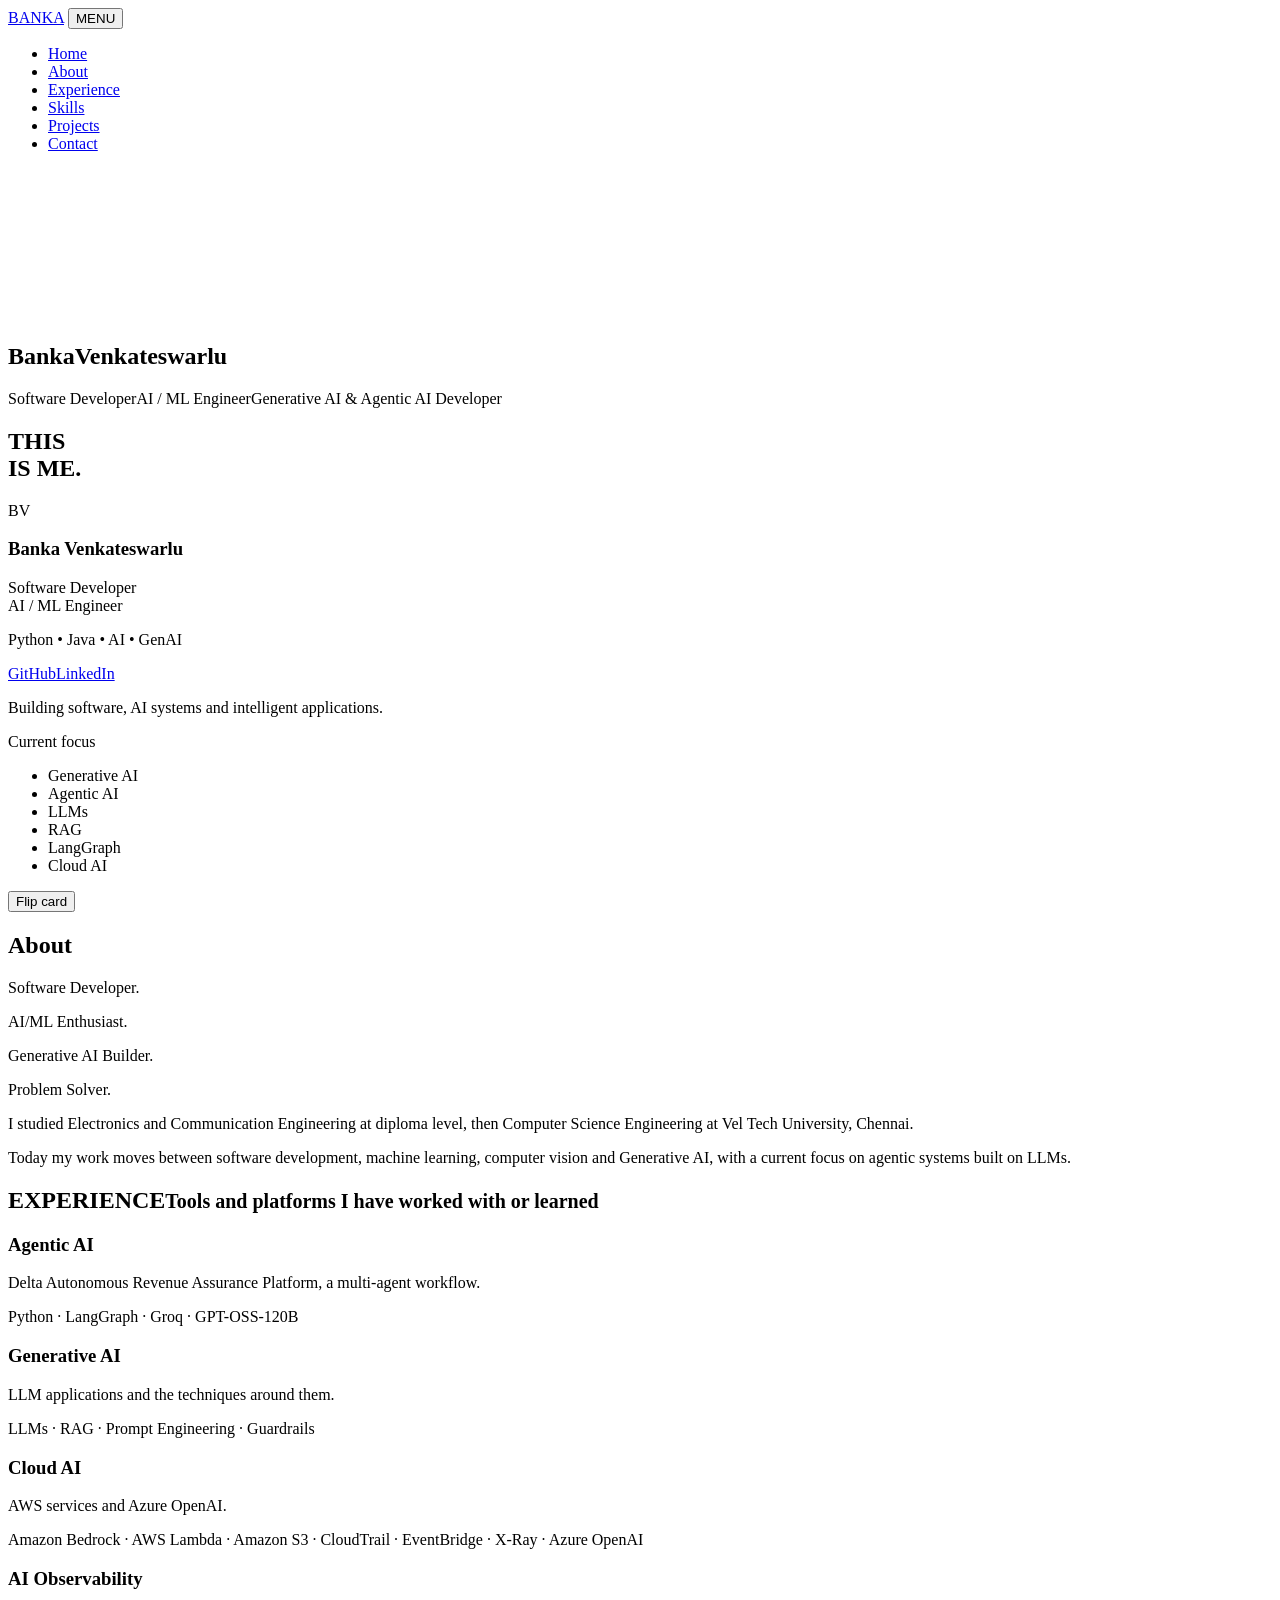
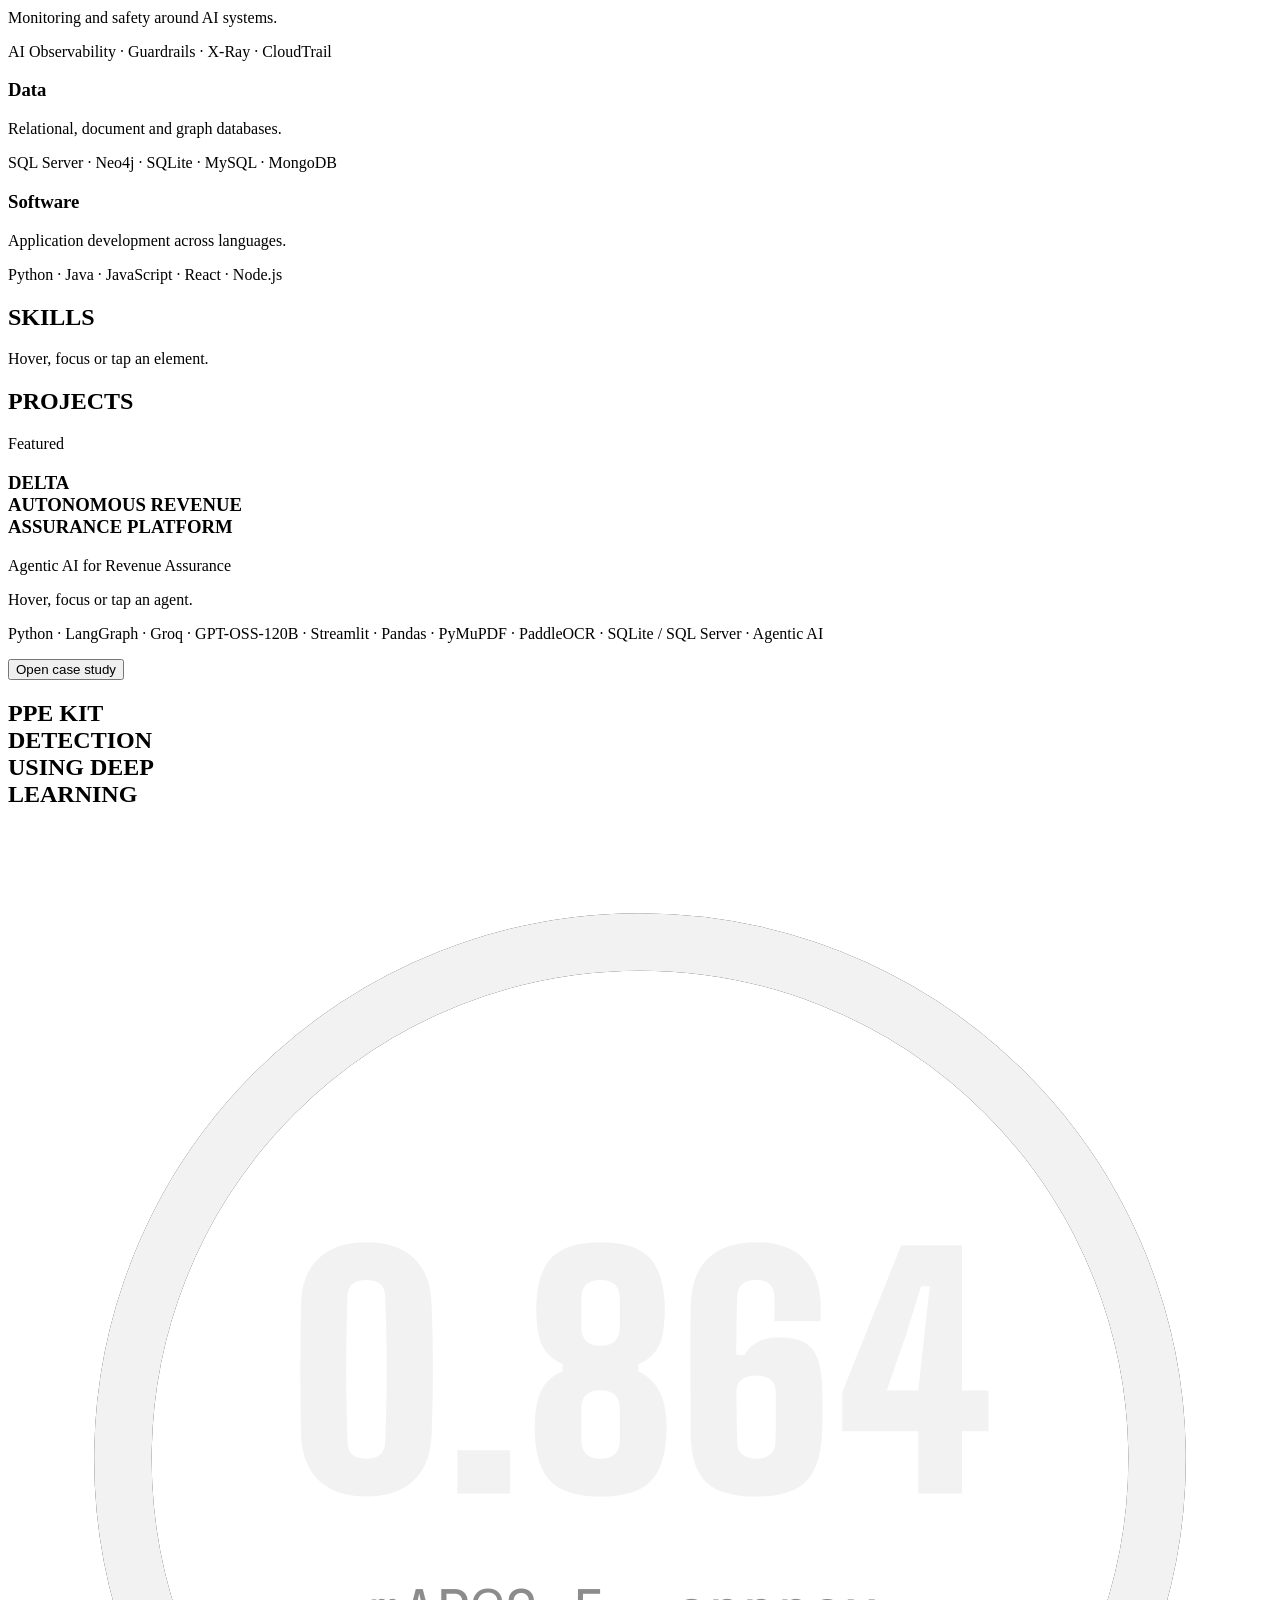
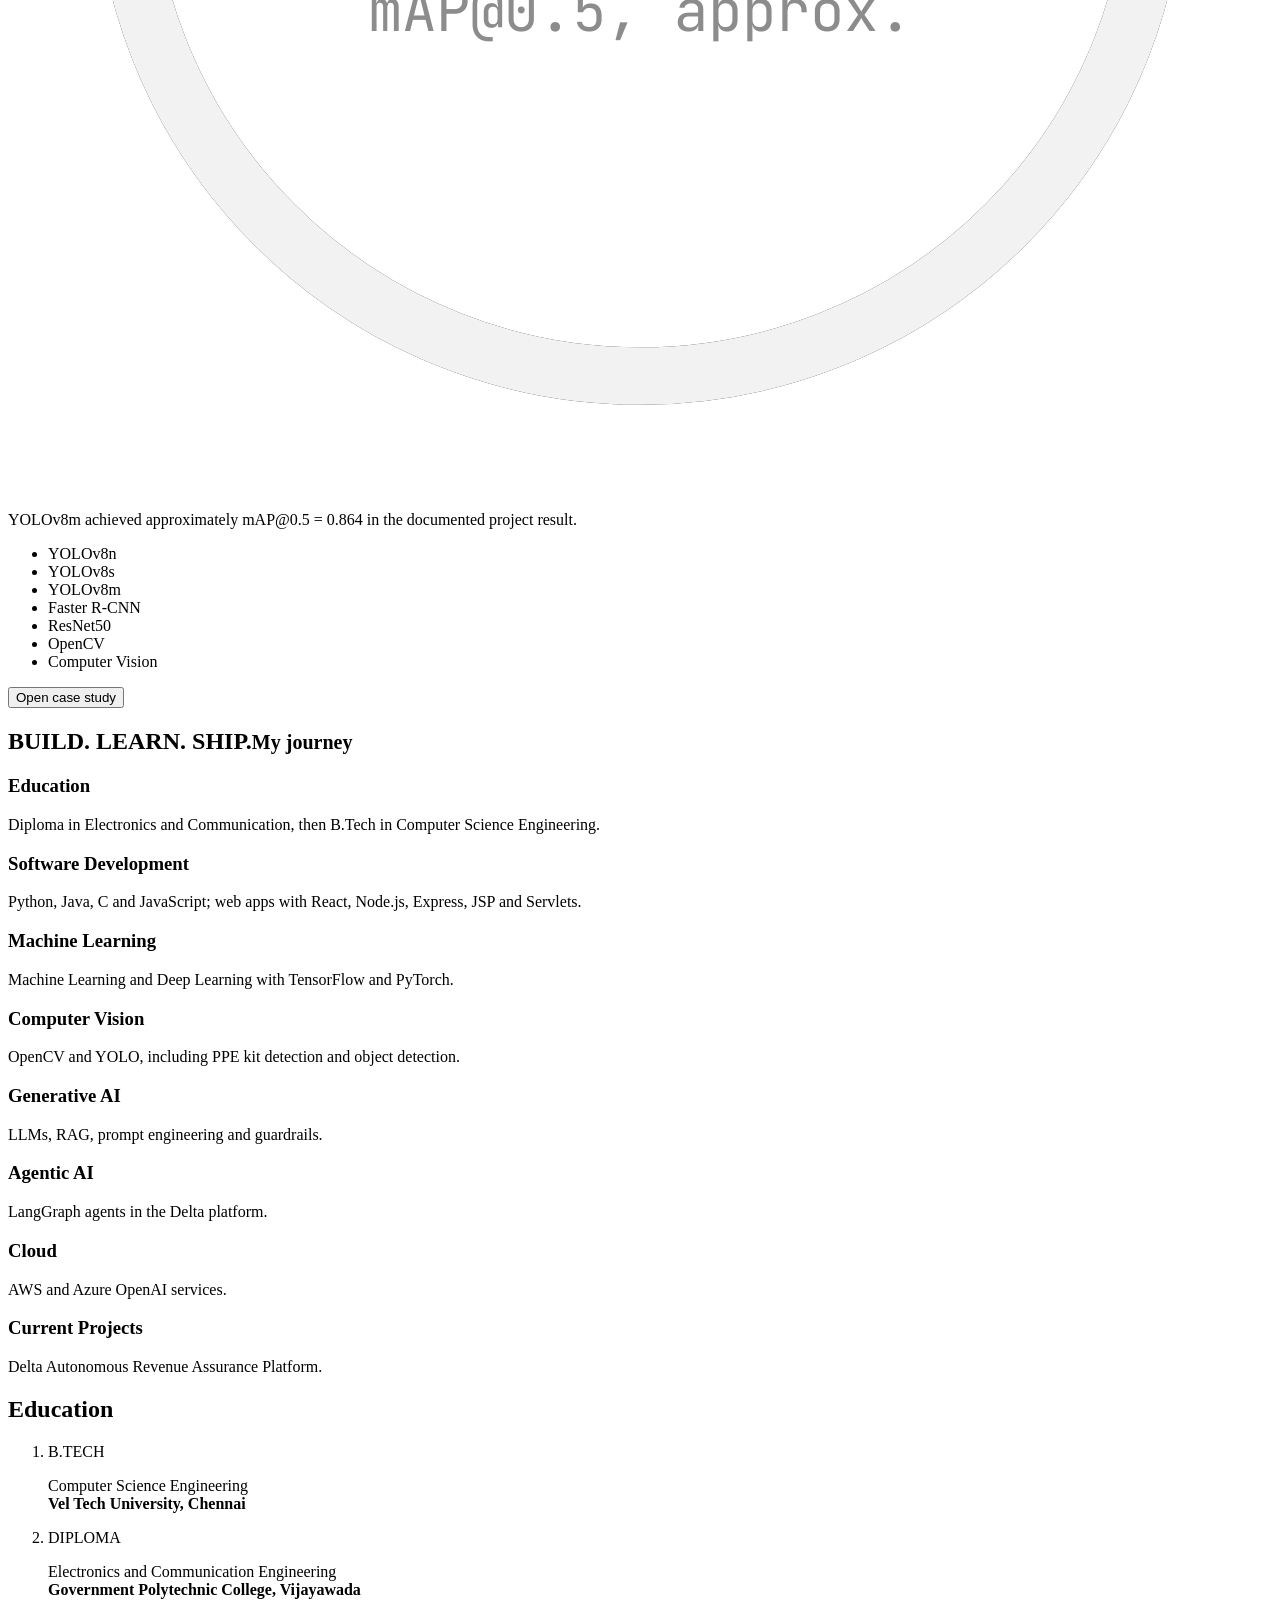
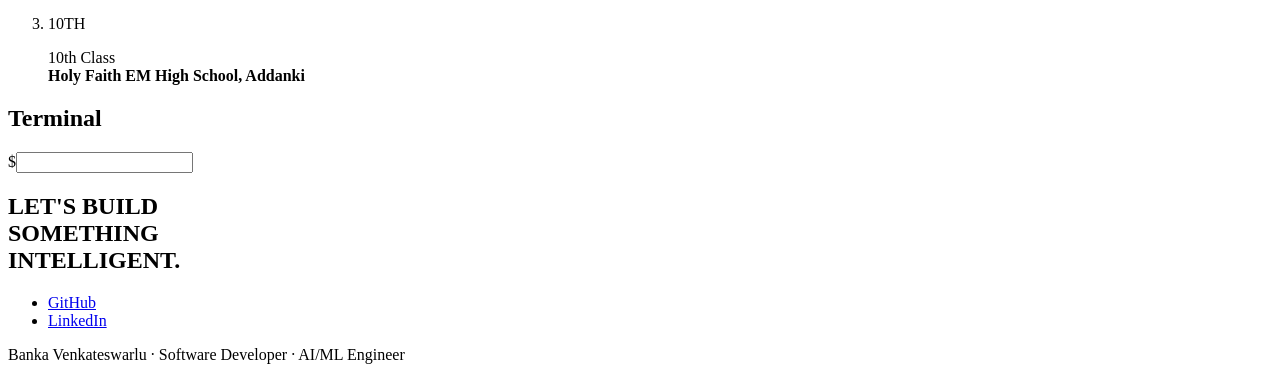
==== commit 89628129: "Update index.html" ====
--- a/index.html
+++ b/index.html
@@ -1,1415 +1,178 @@
 <!DOCTYPE html>
 <html lang="en">
 <head>
-<meta charset="UTF-8">
-<meta name="viewport" content="width=device-width, initial-scale=1.0">
-<title>Banka Venkateswarlu — Software Developer &amp; AI/ML Engineer</title>
-<meta name="description" content="Portfolio of Banka Venkateswarlu — Software Developer and AI/ML Engineer building Generative AI, Agentic AI, and cloud-native applications with Python, Java and LangGraph.">
-<meta name="author" content="Banka Venkateswarlu">
-<meta name="theme-color" content="#0a0b0f">
+<meta charset="utf-8">
+<meta name="viewport" content="width=device-width,initial-scale=1">
+<title>Banka Venkateswarlu | Software Developer, AI/ML Engineer, Generative AI &amp; Agentic AI</title>
+<meta name="description" content="Portfolio of Banka Venkateswarlu, a software developer and AI/ML engineer building Generative AI and Agentic AI applications with Python, Java, LangGraph and cloud AI.">
+<meta name="theme-color" content="#000000">
 <meta property="og:type" content="website">
-<meta property="og:title" content="Banka Venkateswarlu — Software Developer & AI/ML Engineer">
-<meta property="og:description" content="Software Developer and AI/ML Engineer building Generative AI, Agentic AI and cloud-native applications.">
-<meta property="og:image" content="photo1.jpg">
-<meta name="twitter:card" content="summary">
-<meta name="twitter:title" content="Banka Venkateswarlu — Software Developer & AI/ML Engineer">
-<meta name="twitter:description" content="Software Developer and AI/ML Engineer building Generative AI, Agentic AI and cloud-native applications.">
-<link rel="icon" href="data:image/svg+xml,%3Csvg xmlns='http://www.w3.org/2000/svg' viewBox='0 0 100 100'%3E%3Crect width='100' height='100' rx='22' fill='%236a5cff'/%3E%3Ctext x='50' y='67' font-size='44' font-family='Arial,sans-serif' font-weight='700' fill='white' text-anchor='middle'%3EBV%3C/text%3E%3C/svg%3E">
+<meta property="og:title" content="Banka Venkateswarlu | Software Developer &amp; AI/ML Engineer">
+<meta property="og:description" content="Generative AI, Agentic AI and software development. Featured project: Delta Autonomous Revenue Assurance Platform.">
+<link rel="icon" href="data:image/svg+xml,%3Csvg xmlns='http://www.w3.org/2000/svg' viewBox='0 0 32 32'%3E%3Crect width='32' height='32' fill='%23000'/%3E%3Ctext x='16' y='24' font-size='22' font-family='sans-serif' font-weight='900' fill='%23fff' text-anchor='middle'%3EB%3C/text%3E%3C/svg%3E">
 <link rel="preconnect" href="https://fonts.googleapis.com">
 <link rel="preconnect" href="https://fonts.gstatic.com" crossorigin>
-<link href="https://fonts.googleapis.com/css2?family=Space+Grotesk:wght@500;600;700&family=Inter:wght@400;500;600;700&display=swap" rel="stylesheet">
-<link href='https://unpkg.com/boxicons@2.1.4/css/boxicons.min.css' rel='stylesheet'>
-<link rel="stylesheet" href="https://cdnjs.cloudflare.com/ajax/libs/font-awesome/6.4.0/css/all.min.css">
-<style>
-/* ===================== Tokens ===================== */
-:root{
-  --bg:#0a0b0f;
-  --bg-soft:#0e1017;
-  --surface:#141722;
-  --surface-2:#191d2a;
-  --border:rgba(255,255,255,.08);
-  --border-strong:rgba(255,255,255,.16);
-  --text:#eef0f5;
-  --text-muted:#9aa1b4;
-  --text-faint:#666e82;
-  --primary:#6a5cff;
-  --primary-soft:rgba(106,92,255,.12);
-  --accent:#ff8a5b;
-  --accent-soft:rgba(255,138,91,.12);
-  --cyan:#3fd0e8;
-  --ok:#39d98a;
-  --radius-s:8px;
-  --radius-m:14px;
-  --radius-l:22px;
-  --shadow:0 10px 30px -12px rgba(0,0,0,.5);
-  --maxw:1180px;
-  --nav-h:72px;
-  --ease:cubic-bezier(.22,.75,.2,1);
-}
-
-*,*::before,*::after{box-sizing:border-box;}
-html{scroll-behavior:smooth;}
-body{
-  margin:0;
-  background:var(--bg);
-  color:var(--text);
-  font-family:'Inter',-apple-system,BlinkMacSystemFont,'Segoe UI',sans-serif;
-  line-height:1.65;
-  -webkit-font-smoothing:antialiased;
-  overflow-x:hidden;
-}
-h1,h2,h3,h4,.font-display{font-family:'Space Grotesk',sans-serif;letter-spacing:-.01em;}
-h1,h2,h3,h4{color:var(--text);font-weight:600;margin:0;}
-p{margin:0;}
-a{color:inherit;text-decoration:none;}
-img{max-width:100%;display:block;}
-ul{margin:0;padding:0;list-style:none;}
-button{font:inherit;color:inherit;background:none;border:none;cursor:pointer;}
-section{padding:120px 24px;max-width:var(--maxw);margin:0 auto;}
-.container-inner{max-width:var(--maxw);margin:0 auto;}
-
-::selection{background:var(--primary);color:#fff;}
-
-/* Focus visibility for accessibility */
-a:focus-visible,button:focus-visible,input:focus-visible,textarea:focus-visible,[tabindex]:focus-visible{
-  outline:2px solid var(--accent);
-  outline-offset:3px;
-  border-radius:4px;
-}
-
-/* Skip link */
-.skip-link{
-  position:absolute;left:16px;top:-60px;
-  background:var(--accent);color:#1a1200;padding:10px 18px;border-radius:var(--radius-s);
-  font-weight:600;z-index:2000;transition:top .2s var(--ease);
-}
-.skip-link:focus{top:16px;}
-
-/* Reduced motion */
-@media (prefers-reduced-motion: reduce){
-  *,*::before,*::after{animation-duration:.001ms !important;animation-iteration-count:1 !important;transition-duration:.001ms !important;scroll-behavior:auto !important;}
-}
-
-/* Background circuit texture */
-body::before{
-  content:'';
-  position:fixed;inset:0;z-index:-2;
-  background-image:
-    radial-gradient(circle at 15% 10%, rgba(106,92,255,.10), transparent 40%),
-    radial-gradient(circle at 85% 25%, rgba(255,138,91,.08), transparent 40%),
-    radial-gradient(circle at 50% 90%, rgba(63,208,232,.06), transparent 45%);
-}
-body::after{
-  content:'';
-  position:fixed;inset:0;z-index:-1;
-  background-image:linear-gradient(rgba(255,255,255,.025) 1px, transparent 1px),
-                    linear-gradient(90deg, rgba(255,255,255,.025) 1px, transparent 1px);
-  background-size:42px 42px;
-  mask-image:radial-gradient(ellipse 90% 60% at 50% 0%, black 40%, transparent 90%);
-}
-
-/* ===================== Header / Nav ===================== */
-header{
-  position:fixed;top:0;left:0;width:100%;z-index:1000;
-  height:var(--nav-h);
-  display:flex;align-items:center;
-  background:rgba(10,11,15,.7);
-  backdrop-filter:blur(14px) saturate(140%);
-  -webkit-backdrop-filter:blur(14px) saturate(140%);
-  border-bottom:1px solid var(--border);
-  transition:background .3s var(--ease);
-}
-.nav-wrap{
-  width:100%;max-width:var(--maxw);margin:0 auto;padding:0 24px;
-  display:flex;align-items:center;justify-content:space-between;
-}
-.brand{
-  font-family:'Space Grotesk',sans-serif;font-weight:700;font-size:1.15rem;
-  display:flex;align-items:center;gap:10px;
-}
-.brand-mark{
-  width:34px;height:34px;border-radius:9px;
-  background:linear-gradient(135deg,var(--primary),var(--accent));
-  display:flex;align-items:center;justify-content:center;font-size:.85rem;color:#fff;font-weight:700;
-}
-nav.primary-nav{display:flex;align-items:center;gap:2px;}
-nav.primary-nav a{
-  position:relative;padding:9px 16px;font-size:.95rem;font-weight:500;color:var(--text-muted);
-  border-radius:999px;transition:color .25s var(--ease);
-}
-nav.primary-nav a:hover{color:var(--text);}
-nav.primary-nav a.is-active{color:var(--text);}
-nav.primary-nav a.is-active::after{
-  content:'';position:absolute;left:16px;right:16px;bottom:2px;height:2px;border-radius:2px;
-  background:linear-gradient(90deg,var(--primary),var(--accent));
-}
-.nav-actions{display:flex;align-items:center;gap:10px;}
-.icon-link{
-  width:38px;height:38px;border-radius:50%;display:flex;align-items:center;justify-content:center;
-  color:var(--text-muted);border:1px solid var(--border);transition:all .25s var(--ease);
-}
-.icon-link:hover{color:#fff;border-color:var(--border-strong);background:var(--surface-2);transform:translateY(-2px);}
-.nav-toggle{
-  display:none;width:42px;height:42px;border-radius:10px;border:1px solid var(--border);
-  align-items:center;justify-content:center;font-size:1.3rem;color:var(--text);
-}
-@media (max-width:860px){
-  nav.primary-nav{
-    position:fixed;top:var(--nav-h);left:0;right:0;bottom:0;
-    background:var(--bg-soft);
-    flex-direction:column;align-items:stretch;gap:0;padding:18px;
-    transform:translateX(100%);transition:transform .35s var(--ease);
-    overflow-y:auto;
-  }
-  nav.primary-nav.is-open{transform:translateX(0);}
-  nav.primary-nav a{padding:16px 10px;font-size:1.1rem;border-bottom:1px solid var(--border);border-radius:0;}
-  nav.primary-nav a.is-active::after{display:none;}
-  nav.primary-nav a.is-active{color:var(--accent);}
-  .nav-toggle{display:flex;}
-}
-
-/* ===================== Buttons ===================== */
-.btn{
-  display:inline-flex;align-items:center;gap:9px;
-  padding:13px 24px;border-radius:999px;font-weight:600;font-size:.96rem;
-  transition:transform .25s var(--ease), box-shadow .25s var(--ease), background .25s var(--ease), border-color .25s var(--ease);
-  border:1px solid transparent;white-space:nowrap;
-}
-.btn-primary{background:linear-gradient(135deg,var(--primary),#8b7dff);color:#fff;box-shadow:0 8px 24px -8px rgba(106,92,255,.6);}
-.btn-primary:hover{transform:translateY(-3px);box-shadow:0 14px 30px -10px rgba(106,92,255,.7);}
-.btn-outline{border-color:var(--border-strong);color:var(--text);}
-.btn-outline:hover{border-color:var(--accent);color:var(--accent);transform:translateY(-3px);}
-.btn-ghost{color:var(--text-muted);}
-.btn-ghost:hover{color:var(--text);}
-.btn-sm{padding:9px 16px;font-size:.85rem;}
-
-/* ===================== Hero ===================== */
-.hero{
-  min-height:100vh;display:flex;align-items:center;
-  padding-top:calc(var(--nav-h) + 40px);
-  max-width:var(--maxw);margin:0 auto;padding-left:24px;padding-right:24px;
-}
-.hero-grid{display:grid;grid-template-columns:1.1fr .9fr;gap:60px;align-items:center;width:100%;}
-.eyebrow-row{display:flex;align-items:center;gap:10px;margin-bottom:22px;color:var(--text-muted);font-size:.92rem;}
-.status-dot{width:8px;height:8px;border-radius:50%;background:var(--ok);box-shadow:0 0 0 4px rgba(57,217,138,.15);}
-.hero h1{font-size:clamp(2.3rem,5vw,3.4rem);line-height:1.1;margin-bottom:18px;}
-.hero h1 .accent-text{background:linear-gradient(120deg,var(--primary),var(--accent));-webkit-background-clip:text;background-clip:text;color:transparent;}
-.role-line{
-  font-family:'Space Grotesk',sans-serif;font-size:clamp(1.05rem,2vw,1.35rem);color:var(--text-muted);margin-bottom:22px;
-  min-height:1.6em;
-}
-.role-line .cursor{display:inline-block;width:2px;height:1em;background:var(--accent);margin-left:2px;vertical-align:-2px;animation:blink 1s step-end infinite;}
-@keyframes blink{50%{opacity:0;}}
-.hero-intro{color:var(--text-muted);font-size:1.05rem;max-width:56ch;margin-bottom:34px;}
-.hero-ctas{display:flex;flex-wrap:wrap;gap:14px;margin-bottom:34px;}
-.hero-socials{display:flex;gap:12px;}
-
-/* Hero agent-graph visual */
-.hero-visual{position:relative;display:flex;align-items:center;justify-content:center;}
-.graph-card{
-  position:relative;width:100%;aspect-ratio:1/1;max-width:420px;
-  border:1px solid var(--border);border-radius:var(--radius-l);
-  background:linear-gradient(160deg,var(--surface),var(--bg-soft));
-  box-shadow:var(--shadow);overflow:hidden;
-}
-.graph-card svg{width:100%;height:100%;}
-.graph-node-label{
-  position:absolute;font-size:.68rem;font-family:'Space Grotesk',sans-serif;color:var(--text-muted);
-  background:rgba(10,11,15,.75);padding:3px 8px;border-radius:6px;border:1px solid var(--border);
-  transform:translate(-50%,-50%);pointer-events:none;white-space:nowrap;
-}
-@media (max-width:980px){
-  .hero-grid{grid-template-columns:1fr;text-align:center;}
-  .eyebrow-row,.hero-ctas,.hero-socials{justify-content:center;}
-  .hero-intro{margin-left:auto;margin-right:auto;}
-  .hero-visual{order:-1;margin-bottom:10px;}
-  .graph-card{max-width:300px;}
-}
-
-/* ===================== Section headers ===================== */
-.section-head{margin-bottom:56px;max-width:640px;}
-.section-kicker{display:flex;align-items:center;gap:10px;color:var(--accent);font-weight:600;font-size:.85rem;margin-bottom:12px;}
-.section-kicker::before{content:'';width:22px;height:2px;background:var(--accent);border-radius:2px;}
-.section-head h2{font-size:clamp(1.7rem,3.4vw,2.3rem);margin-bottom:14px;}
-.section-head p{color:var(--text-muted);font-size:1.02rem;}
-.section-head.centered{margin-left:auto;margin-right:auto;text-align:center;}
-.section-head.centered .section-kicker{justify-content:center;}
-.section-head.centered .section-kicker::before{display:none;}
-
-/* ===================== Reveal ===================== */
-.reveal{opacity:0;transform:translateY(22px);transition:opacity .7s var(--ease),transform .7s var(--ease);}
-.reveal.is-visible{opacity:1;transform:translateY(0);}
-
-/* ===================== About ===================== */
-.about-grid{display:grid;grid-template-columns:.8fr 1.2fr;gap:56px;align-items:start;}
-.about-photo-wrap{position:relative;}
-.about-photo{
-  width:100%;aspect-ratio:1/1;object-fit:cover;border-radius:var(--radius-l);
-  border:1px solid var(--border-strong);
-}
-.about-photo-glow{
-  position:absolute;inset:-14px;z-index:-1;border-radius:calc(var(--radius-l) + 14px);
-  background:linear-gradient(140deg,var(--primary-soft),var(--accent-soft));filter:blur(20px);
-}
-.about-text p{color:var(--text-muted);margin-bottom:16px;}
-.about-text p:last-of-type{margin-bottom:0;}
-.focus-box{
-  margin-top:30px;padding:24px;border-radius:var(--radius-m);
-  background:var(--surface);border:1px solid var(--border);
-}
-.focus-box h3{font-size:1rem;margin-bottom:16px;display:flex;align-items:center;gap:8px;}
-.focus-box h3 i{color:var(--accent);}
-.focus-tags{display:flex;flex-wrap:wrap;gap:10px;}
-.focus-tag{
-  font-size:.85rem;padding:7px 14px;border-radius:999px;border:1px solid var(--border-strong);
-  color:var(--text-muted);transition:all .25s var(--ease);
-}
-.focus-tag:hover{color:var(--text);border-color:var(--primary);background:var(--primary-soft);}
-@media (max-width:860px){.about-grid{grid-template-columns:1fr;}.about-photo-wrap{max-width:260px;margin:0 auto;}}
-
-/* ===================== Timeline (Experience + Education) ===================== */
-.timeline-list{display:flex;flex-direction:column;gap:0;position:relative;padding-left:36px;}
-.timeline-list::before{content:'';position:absolute;left:9px;top:6px;bottom:6px;width:2px;background:linear-gradient(var(--primary),var(--accent));}
-.t-item{position:relative;padding-bottom:38px;}
-.t-item:last-child{padding-bottom:0;}
-.t-dot{
-  position:absolute;left:-36px;top:4px;width:20px;height:20px;border-radius:50%;
-  background:var(--bg);border:3px solid var(--primary);
-}
-.t-card{
-  background:var(--surface);border:1px solid var(--border);border-radius:var(--radius-m);
-  padding:22px 26px;transition:border-color .25s var(--ease),transform .25s var(--ease);
-}
-.t-card:hover{border-color:var(--border-strong);transform:translateX(4px);}
-.t-card .t-org{color:var(--primary);font-weight:600;margin-bottom:4px;font-family:'Space Grotesk',sans-serif;}
-.t-card .t-date{color:var(--text-faint);font-size:.85rem;margin-bottom:10px;display:block;}
-.t-card p{color:var(--text-muted);font-size:.96rem;}
-.t-card .t-tags{display:flex;flex-wrap:wrap;gap:8px;margin-top:14px;}
-.t-card .t-tags span{font-size:.75rem;padding:4px 10px;border-radius:6px;background:var(--surface-2);color:var(--text-muted);border:1px solid var(--border);}
-
-/* ===================== Skills ===================== */
-.skills-categories{display:flex;flex-direction:column;gap:34px;}
-.skill-cat-title{font-size:.85rem;font-weight:600;color:var(--text-faint);text-transform:none;margin-bottom:16px;display:flex;align-items:center;gap:10px;}
-.skill-cat-title::after{content:'';flex:1;height:1px;background:var(--border);}
-.skill-grid{display:grid;grid-template-columns:repeat(auto-fill,minmax(150px,1fr));gap:12px;}
-.skill-chip{
-  display:flex;align-items:center;gap:11px;padding:14px 16px;border-radius:var(--radius-s);
-  background:var(--surface);border:1px solid var(--border);border-left:3px solid transparent;
-  transition:all .25s var(--ease);
-}
-.skill-chip:hover{border-left-color:var(--accent);background:var(--surface-2);transform:translateY(-3px);}
-.skill-chip i{font-size:1.35rem;color:var(--primary);}
-.skill-chip span{font-size:.9rem;font-weight:500;}
-
-/* ===================== Flow / architecture diagrams (shared) ===================== */
-.flow-wrap{
-  border:1px solid var(--border);border-radius:var(--radius-l);background:var(--surface);
-  padding:44px 28px;overflow-x:auto;
-}
-.flow-track{display:flex;align-items:center;gap:0;min-width:max-content;justify-content:center;}
-.flow-node{
-  position:relative;display:flex;flex-direction:column;align-items:center;gap:10px;width:150px;text-align:center;
-  cursor:default;
-}
-.flow-node .fn-icon{
-  width:58px;height:58px;border-radius:16px;display:flex;align-items:center;justify-content:center;
-  background:var(--surface-2);border:1px solid var(--border-strong);font-size:1.5rem;color:var(--primary);
-  transition:all .3s var(--ease);
-}
-.flow-node:hover .fn-icon{border-color:var(--accent);color:var(--accent);transform:scale(1.08);box-shadow:0 0 0 6px var(--accent-soft);}
-.flow-node .fn-label{font-size:.82rem;font-weight:600;font-family:'Space Grotesk',sans-serif;}
-.flow-node .fn-tip{
-  position:absolute;top:calc(100% + 10px);left:50%;transform:translate(-50%,4px);width:190px;
-  background:var(--bg-soft);border:1px solid var(--border-strong);border-radius:10px;padding:12px 14px;
-  font-size:.78rem;color:var(--text-muted);opacity:0;pointer-events:none;transition:all .25s var(--ease);z-index:20;
-}
-.flow-node:hover .fn-tip,.flow-node:focus-within .fn-tip{opacity:1;transform:translate(-50%,0);}
-.flow-connector{flex:0 0 44px;height:2px;background:linear-gradient(90deg,var(--primary),var(--accent));position:relative;margin:0 -2px;}
-.flow-connector::after{
-  content:'';position:absolute;right:-1px;top:50%;transform:translateY(-50%);
-  border:5px solid transparent;border-left-color:var(--accent);
-}
-@media (max-width:700px){
-  .flow-track{flex-direction:column;}
-  .flow-connector{width:2px;height:34px;flex-basis:34px;background:linear-gradient(var(--primary),var(--accent));}
-  .flow-connector::after{right:50%;top:auto;bottom:-1px;transform:translateX(50%) rotate(90deg);}
-  .flow-node .fn-tip{position:static;transform:none;opacity:1;width:100%;margin-top:2px;display:none;}
-  .flow-node:hover .fn-tip,.flow-node:focus-within .fn-tip{display:block;}
-}
-
-/* Tech ecosystem strip */
-.eco-track{display:flex;align-items:stretch;gap:0;flex-wrap:wrap;justify-content:center;}
-.eco-node{
-  flex:1 1 140px;max-width:170px;background:var(--surface-2);border:1px solid var(--border);border-radius:var(--radius-m);
-  padding:22px 14px;text-align:center;transition:all .3s var(--ease);
-}
-.eco-node:hover{transform:translateY(-6px);border-color:var(--primary);}
-.eco-node i{font-size:1.6rem;color:var(--cyan);margin-bottom:10px;display:block;}
-.eco-node span{font-size:.85rem;font-weight:600;}
-
-/* ===================== Stats ===================== */
-.stats-grid{display:grid;grid-template-columns:repeat(4,1fr);gap:20px;}
-.stat-card{
-  background:var(--surface);border:1px solid var(--border);border-radius:var(--radius-m);
-  padding:30px 20px;text-align:center;
-}
-.stat-num{font-family:'Space Grotesk',sans-serif;font-size:2.4rem;font-weight:700;
-  background:linear-gradient(120deg,var(--primary),var(--accent));-webkit-background-clip:text;background-clip:text;color:transparent;}
-.stat-label{color:var(--text-muted);font-size:.88rem;margin-top:6px;}
-@media (max-width:760px){.stats-grid{grid-template-columns:repeat(2,1fr);}}
-
-/* ===================== Projects ===================== */
-.filter-row{display:flex;flex-wrap:wrap;gap:10px;margin-bottom:36px;}
-.filter-btn{
-  padding:9px 18px;border-radius:999px;border:1px solid var(--border-strong);color:var(--text-muted);
-  font-size:.87rem;font-weight:500;transition:all .25s var(--ease);
-}
-.filter-btn:hover{color:var(--text);}
-.filter-btn.is-active{background:var(--primary);border-color:var(--primary);color:#fff;}
-.projects-grid{display:grid;grid-template-columns:repeat(auto-fill,minmax(320px,1fr));gap:24px;}
-.project-card{
-  background:var(--surface);border:1px solid var(--border);border-radius:var(--radius-m);
-  display:flex;flex-direction:column;overflow:hidden;transition:all .3s var(--ease);
-}
-.project-card:hover{transform:translateY(-6px);border-color:var(--border-strong);box-shadow:var(--shadow);}
-.project-card.is-hidden{display:none;}
-.project-card.is-featured{grid-column:span 2;}
-@media (max-width:760px){.project-card.is-featured{grid-column:span 1;}}
-.pc-top{height:5px;background:linear-gradient(90deg,var(--primary),var(--accent));}
-.pc-body{padding:26px;display:flex;flex-direction:column;flex:1;}
-.pc-kicker{font-size:.72rem;font-weight:600;color:var(--accent);margin-bottom:8px;display:flex;align-items:center;gap:6px;}
-.pc-body h3{font-size:1.25rem;margin-bottom:10px;}
-.pc-body p.pc-desc{color:var(--text-muted);font-size:.92rem;margin-bottom:16px;flex:1;}
-.pc-tags{display:flex;flex-wrap:wrap;gap:8px;margin-bottom:20px;}
-.pc-tags span{font-size:.74rem;padding:4px 10px;border-radius:6px;background:var(--surface-2);color:var(--text-muted);border:1px solid var(--border);}
-.pc-actions{display:flex;gap:10px;flex-wrap:wrap;}
-.pc-result{
-  margin-top:14px;padding:10px 14px;border-radius:8px;background:var(--accent-soft);color:var(--accent);
-  font-size:.8rem;font-weight:600;display:inline-flex;align-items:center;gap:8px;
-}
-
-/* Delta feature block */
-.delta-feature{
-  border:1px solid var(--border-strong);border-radius:var(--radius-l);
-  background:linear-gradient(160deg,var(--surface),var(--bg-soft));
-  padding:40px;margin-bottom:48px;
-}
-.delta-feature-head{display:flex;justify-content:space-between;align-items:flex-start;gap:24px;flex-wrap:wrap;margin-bottom:28px;}
-.delta-feature-head h3{font-size:1.6rem;margin-bottom:8px;}
-.delta-feature-head p{color:var(--text-muted);max-width:60ch;}
-.delta-agents{display:grid;grid-template-columns:repeat(auto-fit,minmax(190px,1fr));gap:16px;margin-top:8px;}
-.agent-card{
-  background:var(--surface-2);border:1px solid var(--border);border-radius:var(--radius-s);padding:18px;
-  transition:all .25s var(--ease);
-}
-.agent-card:hover{border-color:var(--primary);transform:translateY(-3px);}
-.agent-card h4{font-size:.95rem;margin-bottom:8px;display:flex;align-items:center;gap:8px;}
-.agent-card h4 i{color:var(--primary);}
-.agent-card ul{display:flex;flex-direction:column;gap:5px;}
-.agent-card li{font-size:.79rem;color:var(--text-muted);padding-left:14px;position:relative;}
-.agent-card li::before{content:'';position:absolute;left:0;top:.55em;width:5px;height:5px;border-radius:50%;background:var(--accent);}
-
-/* ===================== Contact ===================== */
-.contact-grid{display:grid;grid-template-columns:.9fr 1.1fr;gap:56px;}
-.contact-info-list{display:flex;flex-direction:column;gap:16px;margin-top:28px;}
-.contact-info-item{
-  display:flex;align-items:center;gap:14px;padding:16px 18px;border-radius:var(--radius-s);
-  background:var(--surface);border:1px solid var(--border);transition:all .25s var(--ease);
-}
-.contact-info-item:hover{border-color:var(--primary);}
-.contact-info-item i{font-size:1.3rem;color:var(--primary);}
-.contact-info-item .ci-label{display:block;font-size:.75rem;color:var(--text-faint);}
-.contact-info-item .ci-value{font-weight:500;}
-.contact-form{background:var(--surface);border:1px solid var(--border);border-radius:var(--radius-m);padding:30px;}
-.form-row{margin-bottom:18px;}
-.form-row label{display:block;font-size:.85rem;margin-bottom:7px;color:var(--text-muted);}
-.form-row input,.form-row textarea{
-  width:100%;padding:12px 14px;border-radius:var(--radius-s);background:var(--bg-soft);
-  border:1px solid var(--border-strong);color:var(--text);font-family:inherit;font-size:.95rem;resize:vertical;
-}
-.form-row input:focus,.form-row textarea:focus{border-color:var(--primary);outline:none;}
-.form-status{margin-top:14px;font-size:.88rem;padding:12px 14px;border-radius:8px;display:none;}
-.form-status.is-visible{display:block;}
-.form-status.ok{background:rgba(57,217,138,.12);color:var(--ok);}
-.form-note{font-size:.78rem;color:var(--text-faint);margin-top:10px;}
-@media (max-width:860px){.contact-grid{grid-template-columns:1fr;}}
-
-/* ===================== Footer ===================== */
-footer{border-top:1px solid var(--border);padding:34px 24px;text-align:center;color:var(--text-faint);font-size:.85rem;}
-footer .footer-heart{color:var(--accent);}
-
-/* ===================== Back to top ===================== */
-.back-to-top{
-  position:fixed;right:24px;bottom:24px;width:46px;height:46px;border-radius:50%;
-  background:var(--primary);color:#fff;display:flex;align-items:center;justify-content:center;
-  font-size:1.2rem;box-shadow:0 8px 20px -8px rgba(106,92,255,.7);opacity:0;pointer-events:none;
-  transform:translateY(10px);transition:all .3s var(--ease);z-index:900;
-}
-.back-to-top.is-visible{opacity:1;pointer-events:auto;transform:translateY(0);}
-.back-to-top:hover{transform:translateY(-4px);}
-
-/* ===================== Modal ===================== */
-.modal-overlay{
-  position:fixed;inset:0;background:rgba(5,6,10,.75);backdrop-filter:blur(4px);
-  display:flex;align-items:flex-start;justify-content:center;padding:60px 20px;
-  z-index:2000;opacity:0;pointer-events:none;transition:opacity .25s var(--ease);overflow-y:auto;
-}
-.modal-overlay.is-open{opacity:1;pointer-events:auto;}
-.modal-box{
-  background:var(--surface);border:1px solid var(--border-strong);border-radius:var(--radius-l);
-  max-width:680px;width:100%;padding:36px;position:relative;
-  transform:translateY(20px);transition:transform .3s var(--ease);
-}
-.modal-overlay.is-open .modal-box{transform:translateY(0);}
-.modal-close{position:absolute;top:20px;right:20px;width:36px;height:36px;border-radius:50%;background:var(--surface-2);display:flex;align-items:center;justify-content:center;font-size:1.1rem;color:var(--text-muted);}
-.modal-close:hover{color:#fff;background:var(--accent);}
-.modal-box h3{font-size:1.5rem;margin-bottom:6px;padding-right:40px;}
-.modal-tags{display:flex;flex-wrap:wrap;gap:8px;margin:14px 0 22px;}
-.modal-tags span{font-size:.74rem;padding:4px 10px;border-radius:6px;background:var(--surface-2);color:var(--text-muted);border:1px solid var(--border);}
-.modal-section{margin-bottom:18px;}
-.modal-section h4{font-size:.82rem;color:var(--accent);margin-bottom:6px;}
-.modal-section p,.modal-section li{color:var(--text-muted);font-size:.93rem;}
-.modal-section ul{display:flex;flex-direction:column;gap:5px;margin-top:6px;}
-.modal-section li{padding-left:14px;position:relative;}
-.modal-section li::before{content:'';position:absolute;left:0;top:.6em;width:5px;height:5px;border-radius:50%;background:var(--primary);}
-.modal-actions{display:flex;gap:12px;margin-top:24px;flex-wrap:wrap;}
-body.modal-lock{overflow:hidden;}
-
-/* ===================== Utility ===================== */
-.visually-hidden{position:absolute;width:1px;height:1px;overflow:hidden;clip:rect(0,0,0,0);white-space:nowrap;}
-</style>
+<link rel="stylesheet" href="https://fonts.googleapis.com/css2?family=Big+Shoulders+Display:wght@800;900&amp;family=JetBrains+Mono:wght@400;600&amp;display=swap">
+<link rel="stylesheet" href="css/style.css">
 </head>
 <body>
+<header class="bar">
+  <a href="#home" aria-label="Banka, back to top">BANKA</a>
+  <button id="mb" type="button" aria-expanded="false" aria-controls="menu">MENU</button>
+</header>
+<nav id="menu" class="menu" aria-label="Main">
+  <ul>
+    <li><a href="#home">Home</a></li>
+    <li><a href="#about">About</a></li>
+    <li><a href="#experience">Experience</a></li>
+    <li><a href="#skills">Skills</a></li>
+    <li><a href="#projects">Projects</a></li>
+    <li><a href="#contact">Contact</a></li>
+  </ul>
+</nav>
 
-<a href="#main" class="skip-link">Skip to main content</a>
+<main>
+<section id="home" class="hero" aria-label="Introduction">
+  <canvas id="net" aria-hidden="true"></canvas>
+  <video id="hv" muted loop playsinline aria-hidden="true" tabindex="-1"></video>
+  <h1 class="nm"><span class="l1">Banka</span><span class="l2">Venkateswarlu</span></h1>
+  <p class="roles"><span>Software Developer</span><span>AI / ML Engineer</span><span>Generative AI &amp; Agentic AI Developer</span></p>
+</section>
 
-<header>
-  <div class="nav-wrap">
-    <a href="#home" class="brand" aria-label="Banka Venkateswarlu — home">
-      <span class="brand-mark" aria-hidden="true">BV</span>
-      <span>Venkateswarlu</span>
-    </a>
+<section id="me" class="sec me" aria-labelledby="meh">
+  <h2 id="meh" class="big rv">THIS<br>IS ME.</h2>
+  <div class="cw" id="cw">
+    <div class="card" id="card">
+      <div class="face front" id="ff">
+        <div class="ph" id="ph"><span>BV</span></div>
+        <h3>Banka Venkateswarlu</h3>
+        <p>Software Developer<br>AI / ML Engineer</p>
+        <p class="mono">Python • Java • AI • GenAI</p>
+        <p class="lk"><a href="https://github.com/Venkyvtu" target="_blank" rel="noopener">GitHub</a><a href="https://www.linkedin.com/in/venkateswarlu-banka-902835196" target="_blank" rel="noopener">LinkedIn</a></p>
+      </div>
+      <div class="face back" id="fb" inert>
+        <p class="q">Building software, AI systems and intelligent applications.</p>
+        <p class="mono">Current focus</p>
+        <ul class="fl"><li>Generative AI</li><li>Agentic AI</li><li>LLMs</li><li>RAG</li><li>LangGraph</li><li>Cloud AI</li></ul>
+      </div>
+    </div>
+    <button class="flipbtn" id="flip" type="button" aria-pressed="false">Flip card</button>
+  </div>
+</section>
 
-    <nav class="primary-nav" id="primaryNav" aria-label="Primary">
-      <a href="#home">Home</a>
-      <a href="#about">About</a>
-      <a href="#education">Education</a>
-      <a href="#experience">Experience</a>
-      <a href="#skills">Skills</a>
-      <a href="#projects">Projects</a>
-      <a href="#contact">Contact</a>
-    </nav>
+<section id="about" class="sec about" aria-labelledby="abh">
+  <h2 id="abh" class="vh">About</h2>
+  <p class="ab-l">Software Developer.</p>
+  <p class="ab-l">AI/ML Enthusiast.</p>
+  <p class="ab-l">Generative AI Builder.</p>
+  <p class="ab-l">Problem Solver.</p>
+  <div class="ab-t rv">
+    <p>I studied Electronics and Communication Engineering at diploma level, then Computer Science Engineering at Vel Tech University, Chennai.</p>
+    <p>Today my work moves between software development, machine learning, computer vision and Generative AI, with a current focus on agentic systems built on LLMs.</p>
+  </div>
+</section>
 
-    <div class="nav-actions">
-      <a class="icon-link" href="https://github.com/Venkyvtu" target="_blank" rel="noopener" aria-label="GitHub profile">
-        <i class='bx bxl-github' aria-hidden="true"></i>
-      </a>
-      <a class="icon-link" href="https://www.linkedin.com/in/venkateswarlu-banka-902835196" target="_blank" rel="noopener" aria-label="LinkedIn profile">
-        <i class='bx bxl-linkedin' aria-hidden="true"></i>
-      </a>
-      <button class="nav-toggle" id="navToggle" aria-label="Open menu" aria-expanded="false" aria-controls="primaryNav">
-        <i class='bx bx-menu' aria-hidden="true"></i>
-      </button>
+<section id="experience" class="hs" data-hs aria-labelledby="exh">
+  <div class="hs-in">
+    <h2 id="exh" class="big hs-h">EXPERIENCE<small>Tools and platforms I have worked with or learned</small></h2>
+    <div class="hs-track" tabindex="0" role="region" aria-label="Experience cards, scrollable">
+      <article class="hc"><h3>Agentic AI</h3><p>Delta Autonomous Revenue Assurance Platform, a multi-agent workflow.</p><p class="mono">Python · LangGraph · Groq · GPT-OSS-120B</p></article>
+      <article class="hc"><h3>Generative AI</h3><p>LLM applications and the techniques around them.</p><p class="mono">LLMs · RAG · Prompt Engineering · Guardrails</p></article>
+      <article class="hc"><h3>Cloud AI</h3><p>AWS services and Azure OpenAI.</p><p class="mono">Amazon Bedrock · AWS Lambda · Amazon S3 · CloudTrail · EventBridge · X-Ray · Azure OpenAI</p></article>
+      <article class="hc"><h3>AI Observability</h3><p>Monitoring and safety around AI systems.</p><p class="mono">AI Observability · Guardrails · X-Ray · CloudTrail</p></article>
+      <article class="hc"><h3>Data</h3><p>Relational, document and graph databases.</p><p class="mono">SQL Server · Neo4j · SQLite · MySQL · MongoDB</p></article>
+      <article class="hc"><h3>Software</h3><p>Application development across languages.</p><p class="mono">Python · Java · JavaScript · React · Node.js</p></article>
     </div>
   </div>
-</header>
+</section>
 
-<main id="main">
+<section id="skills" class="sec" aria-labelledby="skh">
+  <h2 id="skh" class="big rv">SKILLS</h2>
+  <div id="pt" class="pt"></div>
+  <aside id="info" class="info" aria-live="polite">Hover, focus or tap an element.</aside>
+</section>
 
-  <!-- ===================== Hero ===================== -->
-  <section class="hero" id="home" aria-label="Introduction">
-    <div class="hero-grid">
-      <div>
-        <div class="eyebrow-row">
-          <span class="status-dot" aria-hidden="true"></span>
-          <span>Open to software development &amp; AI/ML opportunities</span>
-        </div>
-        <h1>Hi, I'm Banka Venkateswarlu —<br><span class="accent-text">building software &amp; agentic AI systems</span></h1>
-        <p class="role-line"><span id="roleText"></span><span class="cursor" aria-hidden="true"></span></p>
-        <p class="hero-intro">I'm a software developer and AI/ML engineer with a foundation in Python and Java, now focused on Generative AI and Agentic AI — building multi-agent workflows with LangGraph, working with LLMs on AWS and Azure OpenAI, and applying machine learning to real problems.</p>
-        <div class="hero-ctas">
-          <a href="#projects" class="btn btn-primary"><i class='bx bx-grid-alt' aria-hidden="true"></i> View projects</a>
-          <a href="resume.pdf" class="btn btn-outline" download><i class='bx bx-download' aria-hidden="true"></i> Download resume</a>
-          <a href="#contact" class="btn btn-ghost"><i class='bx bx-envelope' aria-hidden="true"></i> Contact me</a>
-        </div>
-        <div class="hero-socials">
-          <a class="icon-link" href="https://github.com/Venkyvtu" target="_blank" rel="noopener" aria-label="GitHub profile"><i class='bx bxl-github' aria-hidden="true"></i></a>
-          <a class="icon-link" href="https://www.linkedin.com/in/venkateswarlu-banka-902835196" target="_blank" rel="noopener" aria-label="LinkedIn profile"><i class='bx bxl-linkedin' aria-hidden="true"></i></a>
-          <a class="icon-link" href="mailto:bankavenkateswarlu4@gmail.com" aria-label="Send an email"><i class='bx bx-envelope' aria-hidden="true"></i></a>
-        </div>
-      </div>
+<section id="projects" class="sec" aria-labelledby="prh">
+  <h2 id="prh" class="big rv">PROJECTS</h2>
+  <article class="fe rv" aria-labelledby="deh">
+    <p class="mono">Featured</p>
+    <h3 id="deh" class="big sm">DELTA<br>AUTONOMOUS REVENUE<br>ASSURANCE PLATFORM</h3>
+    <p class="sub">Agentic AI for Revenue Assurance</p>
+    <ol class="flow" id="flow"></ol>
+    <div id="ag" class="agp" aria-live="polite">Hover, focus or tap an agent.</div>
+    <p class="mono tech">Python · LangGraph · Groq · GPT-OSS-120B · Streamlit · Pandas · PyMuPDF · PaddleOCR · SQLite / SQL Server · Agentic AI</p>
+    <button class="btn" type="button" data-open="0">Open case study</button>
+  </article>
+  <ul class="pl" id="pl"></ul>
+</section>
 
-      <div class="hero-visual" aria-hidden="true">
-        <div class="graph-card">
-          <svg viewBox="0 0 400 400" id="heroGraph">
-            <g stroke="url(#gradLine)" stroke-width="1.5" fill="none" opacity=".8">
-              <path d="M200 70 L90 160" />
-              <path d="M200 70 L310 160" />
-              <path d="M90 160 L200 250" />
-              <path d="M310 160 L200 250" />
-              <path d="M200 250 L130 330" />
-              <path d="M200 250 L270 330" />
-              <path d="M90 160 L310 160" />
-            </g>
-            <defs>
-              <linearGradient id="gradLine" x1="0" y1="0" x2="1" y2="1">
-                <stop offset="0" stop-color="#6a5cff"/>
-                <stop offset="1" stop-color="#ff8a5b"/>
-              </linearGradient>
-            </defs>
-            <g id="pulseGroup">
-              <circle cx="200" cy="70" r="6" fill="#ff8a5b"/>
-              <circle cx="90" cy="160" r="16" fill="#141722" stroke="#6a5cff" stroke-width="2"/>
-              <circle cx="310" cy="160" r="16" fill="#141722" stroke="#6a5cff" stroke-width="2"/>
-              <circle cx="200" cy="250" r="18" fill="#141722" stroke="#ff8a5b" stroke-width="2"/>
-              <circle cx="130" cy="330" r="12" fill="#141722" stroke="#3fd0e8" stroke-width="2"/>
-              <circle cx="270" cy="330" r="12" fill="#141722" stroke="#3fd0e8" stroke-width="2"/>
-            </g>
-          </svg>
-          <span class="graph-node-label" style="top:17.5%;left:50%;">Query</span>
-          <span class="graph-node-label" style="top:40%;left:22.5%;">Agent A</span>
-          <span class="graph-node-label" style="top:40%;left:77.5%;">Agent B</span>
-          <span class="graph-node-label" style="top:62.5%;left:50%;">Orchestrator</span>
-          <span class="graph-node-label" style="top:82.5%;left:32.5%;">Tools</span>
-          <span class="graph-node-label" style="top:82.5%;left:67.5%;">Response</span>
-        </div>
-      </div>
+<section id="ppe" class="sec ppe" aria-labelledby="ph2">
+  <h2 id="ph2" class="big rv">PPE KIT<br>DETECTION<br>USING DEEP<br>LEARNING</h2>
+  <div class="ppe-g rv">
+    <svg viewBox="0 0 220 220" role="img" aria-label="YOLOv8m achieved approximately 0.864 mAP at 0.5">
+      <circle cx="110" cy="110" r="90" fill="none" stroke="#2b2b2b" stroke-width="10"/>
+      <circle class="arc" cx="110" cy="110" r="90" fill="none" stroke="#f2f2f2" stroke-width="10" transform="rotate(-90 110 110)"/>
+      <text x="110" y="116" text-anchor="middle" fill="#f2f2f2" font-family="Big Shoulders Display,Impact,sans-serif" font-weight="900" font-size="54">0.864</text>
+      <text x="110" y="140" text-anchor="middle" fill="#8c8c8c" font-family="JetBrains Mono,monospace" font-size="10">mAP@0.5, approx.</text>
+    </svg>
+    <div>
+      <p class="sub">YOLOv8m achieved approximately mAP@0.5 = 0.864 in the documented project result.</p>
+      <ul class="chips"><li>YOLOv8n</li><li>YOLOv8s</li><li>YOLOv8m</li><li>Faster R-CNN</li><li>ResNet50</li><li>OpenCV</li><li>Computer Vision</li></ul>
+      <button class="btn" type="button" data-open="1">Open case study</button>
     </div>
-  </section>
+  </div>
+</section>
 
-  <!-- ===================== About ===================== -->
-  <section id="about" aria-labelledby="about-h">
-    <div class="section-head">
-      <span class="section-kicker">About</span>
-      <h2 id="about-h">A developer who moved toward AI &amp; agents</h2>
+<section class="hs" data-hs aria-labelledby="jh">
+  <div class="hs-in">
+    <h2 id="jh" class="big hs-h">BUILD. LEARN. SHIP.<small>My journey</small></h2>
+    <div class="hs-track" tabindex="0" role="region" aria-label="Journey cards, scrollable">
+      <article class="hc"><h3>Education</h3><p>Diploma in Electronics and Communication, then B.Tech in Computer Science Engineering.</p></article>
+      <article class="hc"><h3>Software Development</h3><p>Python, Java, C and JavaScript; web apps with React, Node.js, Express, JSP and Servlets.</p></article>
+      <article class="hc"><h3>Machine Learning</h3><p>Machine Learning and Deep Learning with TensorFlow and PyTorch.</p></article>
+      <article class="hc"><h3>Computer Vision</h3><p>OpenCV and YOLO, including PPE kit detection and object detection.</p></article>
+      <article class="hc"><h3>Generative AI</h3><p>LLMs, RAG, prompt engineering and guardrails.</p></article>
+      <article class="hc"><h3>Agentic AI</h3><p>LangGraph agents in the Delta platform.</p></article>
+      <article class="hc"><h3>Cloud</h3><p>AWS and Azure OpenAI services.</p></article>
+      <article class="hc"><h3>Current Projects</h3><p>Delta Autonomous Revenue Assurance Platform.</p></article>
     </div>
-    <div class="about-grid">
-      <div class="about-photo-wrap reveal">
-        <div class="about-photo-glow" aria-hidden="true"></div>
-        <img src="photo1.jpg" alt="Portrait of Banka Venkateswarlu" class="about-photo">
-      </div>
-      <div class="about-text reveal">
-        <p>I started out as a software developer with a solid grounding in Python and Java, building backend logic and working through Computer Science fundamentals at Vel Tech University. Along the way I got pulled into machine learning — first as a way to solve specific problems like image classification, then as a broader interest of its own.</p>
-        <p>That interest has since moved toward Generative AI and Agentic AI: designing systems where multiple LLM-driven agents coordinate to complete a task end-to-end, rather than a single model answering a single prompt. I enjoy working across the stack this requires — orchestration logic, cloud infrastructure, data handling and the plain backend engineering that holds it all together.</p>
-        <p>I work well in collaborative environments, enjoy learning technologies as a project demands them, and I'm most motivated by problems where the solution isn't obvious at the start.</p>
+  </div>
+</section>
 
-        <div class="focus-box">
-          <h3><i class='bx bx-target-lock' aria-hidden="true"></i> Current focus</h3>
-          <div class="focus-tags">
-            <span class="focus-tag">Generative AI</span>
-            <span class="focus-tag">Agentic AI</span>
-            <span class="focus-tag">LLM Applications</span>
-            <span class="focus-tag">RAG</span>
-            <span class="focus-tag">LangGraph</span>
-            <span class="focus-tag">AWS</span>
-            <span class="focus-tag">Azure OpenAI</span>
-            <span class="focus-tag">AI Observability &amp; Guardrails</span>
-          </div>
-        </div>
-      </div>
-    </div>
-  </section>
+<section id="education" class="sec" aria-labelledby="edh">
+  <h2 id="edh" class="vh">Education</h2>
+  <ol class="edu">
+    <li class="rv"><span class="lv">B.TECH</span><p>Computer Science Engineering<br><b>Vel Tech University, Chennai</b></p></li>
+    <li class="rv"><span class="lv">DIPLOMA</span><p>Electronics and Communication Engineering<br><b>Government Polytechnic College, Vijayawada</b></p></li>
+    <li class="rv"><span class="lv">10TH</span><p>10th Class<br><b>Holy Faith EM High School, Addanki</b></p></li>
+  </ol>
+</section>
 
-  <!-- ===================== Education ===================== -->
-  <section id="education" aria-labelledby="education-h">
-    <div class="section-head">
-      <span class="section-kicker">Background</span>
-      <h2 id="education-h">Education</h2>
-    </div>
-    <div class="timeline-list">
-      <div class="t-item reveal">
-        <span class="t-dot" aria-hidden="true"></span>
-        <div class="t-card">
-          <span class="t-org">Vel Tech University, Chennai</span>
-          <span class="t-date">August 2022 – Present</span>
-          <p>Bachelor of Technology, Computer Science Engineering · CGPA 8.3</p>
-        </div>
-      </div>
-      <div class="t-item reveal">
-        <span class="t-dot" aria-hidden="true"></span>
-        <div class="t-card">
-          <span class="t-org">Government Polytechnic College, Vijayawada</span>
-          <span class="t-date">July 2019 – June 2022</span>
-          <p>Diploma, Electronics and Communication Engineering · 83%</p>
-        </div>
-      </div>
-      <div class="t-item reveal">
-        <span class="t-dot" aria-hidden="true"></span>
-        <div class="t-card">
-          <span class="t-org">Holy Faith EM High School, Addanki</span>
-          <span class="t-date">July 2018 – April 2019</span>
-          <p>10th Class · 98%</p>
-        </div>
-      </div>
-    </div>
-  </section>
+<section id="terminal" class="sec" aria-labelledby="tmh">
+  <h2 id="tmh" class="vh">Terminal</h2>
+  <div class="tm" id="tm">
+    <div id="out" aria-live="polite"></div>
+    <form id="tf" autocomplete="off"><label for="ti">$</label><input id="ti" type="text" autocapitalize="none" autocorrect="off" spellcheck="false" aria-label="Terminal command"></form>
+  </div>
+</section>
 
-  <!-- ===================== Experience ===================== -->
-  <section id="experience" aria-labelledby="experience-h">
-    <div class="section-head">
-      <span class="section-kicker">Experience</span>
-      <h2 id="experience-h">Professional experience</h2>
-      <p>Technologies and platforms I've worked with in a professional/training setting.</p>
-    </div>
-    <div class="timeline-list">
-      <!-- EDIT: add your exact role title and employment dates here -->
-      <div class="t-item reveal">
-        <span class="t-dot" aria-hidden="true"></span>
-        <div class="t-card">
-          <span class="t-org">Tata Consultancy Services (TCS)</span>
-          <p>Worked hands-on with Generative AI and Agentic AI concepts, including LangGraph-based agent orchestration and LLM-powered application workflows. Built on cloud infrastructure spanning AWS — Amazon Bedrock, Lambda, S3, CloudTrail and EventBridge — and Azure OpenAI, with data stored in SQL Server and Neo4j. Also gained exposure to AI observability practices, using AWS X-Ray for tracing and structured logging for guardrail checks on LLM outputs.</p>
-          <div class="t-tags">
-            <span>Generative AI</span><span>Agentic AI</span><span>LangGraph</span><span>AWS</span>
-            <span>Amazon Bedrock</span><span>Azure OpenAI</span><span>Neo4j</span><span>SQL Server</span>
-            <span>AI Observability</span>
-          </div>
-        </div>
-      </div>
-    </div>
-  </section>
+<section id="contact" class="sec contact" aria-labelledby="coh">
+  <h2 id="coh" class="big rv">LET'S BUILD<br>SOMETHING<br>INTELLIGENT.</h2>
+  <ul class="cl" id="cl">
+    <li><a href="https://github.com/Venkyvtu" target="_blank" rel="noopener">GitHub</a></li>
+    <li><a href="https://www.linkedin.com/in/venkateswarlu-banka-902835196" target="_blank" rel="noopener">LinkedIn</a></li>
+  </ul>
+</section>
+</main>
+<footer class="ft"><p class="mono">Banka Venkateswarlu · Software Developer · AI/ML Engineer</p></footer>
 
-  <!-- ===================== Skills ===================== -->
-  <section id="skills" aria-labelledby="skills-h">
-    <div class="section-head">
-      <span class="section-kicker">Capabilities</span>
-      <h2 id="skills-h">Skills</h2>
-      <p>Grouped by area rather than dumped into a single grid.</p>
-    </div>
-
-    <div class="skills-categories">
-      <div>
-        <p class="skill-cat-title">Programming</p>
-        <div class="skill-grid">
-          <div class="skill-chip"><i class='bx bxl-python' aria-hidden="true"></i><span>Python</span></div>
-          <div class="skill-chip"><i class='bx bxl-java' aria-hidden="true"></i><span>Java</span></div>
-          <div class="skill-chip"><i class="fab fa-cuttlefish" aria-hidden="true"></i><span>C</span></div>
-          <div class="skill-chip"><i class='bx bxl-javascript' aria-hidden="true"></i><span>JavaScript</span></div>
-        </div>
-      </div>
-
-      <div>
-        <p class="skill-cat-title">Web development</p>
-        <div class="skill-grid">
-          <div class="skill-chip"><i class='bx bxl-html5' aria-hidden="true"></i><span>HTML</span></div>
-          <div class="skill-chip"><i class='bx bxl-css3' aria-hidden="true"></i><span>CSS</span></div>
-          <div class="skill-chip"><i class='bx bxl-react' aria-hidden="true"></i><span>React</span></div>
-          <div class="skill-chip"><i class='bx bxl-nodejs' aria-hidden="true"></i><span>Node.js</span></div>
-          <div class="skill-chip"><i class='bx bx-server' aria-hidden="true"></i><span>Express</span></div>
-          <div class="skill-chip"><i class='bx bxl-java' aria-hidden="true"></i><span>JSP</span></div>
-          <div class="skill-chip"><i class='bx bx-code-block' aria-hidden="true"></i><span>Servlets</span></div>
-        </div>
-      </div>
-
-      <div>
-        <p class="skill-cat-title">Databases</p>
-        <div class="skill-grid">
-          <div class="skill-chip"><i class='bx bx-data' aria-hidden="true"></i><span>MySQL</span></div>
-          <div class="skill-chip"><i class='bx bxl-mongodb' aria-hidden="true"></i><span>MongoDB</span></div>
-          <div class="skill-chip"><i class='bx bx-data' aria-hidden="true"></i><span>SQLite</span></div>
-          <div class="skill-chip"><i class='bx bxs-server' aria-hidden="true"></i><span>SQL Server</span></div>
-        </div>
-      </div>
-
-      <div>
-        <p class="skill-cat-title">AI / ML</p>
-        <div class="skill-grid">
-          <div class="skill-chip"><i class='bx bx-brain' aria-hidden="true"></i><span>Machine Learning</span></div>
-          <div class="skill-chip"><i class='bx bx-brain' aria-hidden="true"></i><span>Deep Learning</span></div>
-          <div class="skill-chip"><i class='bx bx-scan' aria-hidden="true"></i><span>Computer Vision</span></div>
-          <div class="skill-chip"><i class="fa-solid fa-diagram-project" aria-hidden="true"></i><span>TensorFlow</span></div>
-          <div class="skill-chip"><i class="fa-solid fa-fire" aria-hidden="true"></i><span>PyTorch</span></div>
-          <div class="skill-chip"><i class='bx bx-camera' aria-hidden="true"></i><span>OpenCV</span></div>
-          <div class="skill-chip"><i class='bx bx-selection' aria-hidden="true"></i><span>YOLO</span></div>
-        </div>
-      </div>
-
-      <div>
-        <p class="skill-cat-title">Generative &amp; agentic AI</p>
-        <div class="skill-grid">
-          <div class="skill-chip"><i class='bx bx-chip' aria-hidden="true"></i><span>LLMs</span></div>
-          <div class="skill-chip"><i class='bx bx-magic-wand' aria-hidden="true"></i><span>Generative AI</span></div>
-          <div class="skill-chip"><i class='bx bx-bot' aria-hidden="true"></i><span>Agentic AI</span></div>
-          <div class="skill-chip"><i class='bx bx-sitemap' aria-hidden="true"></i><span>LangGraph</span></div>
-          <div class="skill-chip"><i class='bx bx-search-alt' aria-hidden="true"></i><span>RAG</span></div>
-          <div class="skill-chip"><i class='bx bx-bot' aria-hidden="true"></i><span>AI Agents</span></div>
-          <div class="skill-chip"><i class='bx bx-shield-quarter' aria-hidden="true"></i><span>Guardrails</span></div>
-        </div>
-      </div>
-
-      <div>
-        <p class="skill-cat-title">Cloud &amp; DevOps</p>
-        <div class="skill-grid">
-          <div class="skill-chip"><i class="fa-brands fa-aws" aria-hidden="true"></i><span>AWS</span></div>
-          <div class="skill-chip"><i class='bx bx-cube' aria-hidden="true"></i><span>Amazon Bedrock</span></div>
-          <div class="skill-chip"><i class='bx bx-flash' aria-hidden="true"></i><span>Lambda</span></div>
-          <div class="skill-chip"><i class='bx bx-box' aria-hidden="true"></i><span>S3</span></div>
-          <div class="skill-chip"><i class='bx bx-history' aria-hidden="true"></i><span>CloudTrail</span></div>
-          <div class="skill-chip"><i class='bx bx-git-branch' aria-hidden="true"></i><span>EventBridge</span></div>
-          <div class="skill-chip"><i class='bx bx-search-alt-2' aria-hidden="true"></i><span>X-Ray</span></div>
-          <div class="skill-chip"><i class="fa-brands fa-microsoft" aria-hidden="true"></i><span>Azure OpenAI</span></div>
-          <div class="skill-chip"><i class='bx bxl-docker' aria-hidden="true"></i><span>Docker</span></div>
-          <div class="skill-chip"><i class='bx bxl-git' aria-hidden="true"></i><span>Git</span></div>
-        </div>
-      </div>
-    </div>
-  </section>
-
-  <!-- ===================== AI & Agentic AI ===================== -->
-  <section id="ai-agentic" aria-labelledby="ai-agentic-h">
-    <div class="section-head">
-      <span class="section-kicker">AI &amp; Agentic AI</span>
-      <h2 id="ai-agentic-h">How I think about agentic systems</h2>
-      <p>A conceptual view of the request path through an LLM-based agent — hover or focus a node for a short explanation. This reflects concepts I've studied and applied at prototype scale, not a specific production system.</p>
-    </div>
-
-    <div class="flow-wrap">
-      <div class="flow-track">
-        <div class="flow-node" tabindex="0">
-          <span class="fn-icon"><i class='bx bx-user' aria-hidden="true"></i></span>
-          <span class="fn-label">User query</span>
-          <span class="fn-tip">The request or task, expressed in natural language.</span>
-        </div>
-        <span class="flow-connector" aria-hidden="true"></span>
-        <div class="flow-node" tabindex="0">
-          <span class="fn-icon"><i class='bx bx-bot' aria-hidden="true"></i></span>
-          <span class="fn-label">LLM / Agent</span>
-          <span class="fn-tip">An LLM reasons over the query and decides what's needed next — answer directly, or call a tool.</span>
-        </div>
-        <span class="flow-connector" aria-hidden="true"></span>
-        <div class="flow-node" tabindex="0">
-          <span class="fn-icon"><i class='bx bx-wrench' aria-hidden="true"></i></span>
-          <span class="fn-label">Tools</span>
-          <span class="fn-tip">Functions, APIs or agent nodes (e.g. LangGraph steps) that the agent can invoke.</span>
-        </div>
-        <span class="flow-connector" aria-hidden="true"></span>
-        <div class="flow-node" tabindex="0">
-          <span class="fn-icon"><i class='bx bx-data' aria-hidden="true"></i></span>
-          <span class="fn-label">Knowledge / data</span>
-          <span class="fn-tip">Retrieved context — documents, database records or a vector store (RAG).</span>
-        </div>
-        <span class="flow-connector" aria-hidden="true"></span>
-        <div class="flow-node" tabindex="0">
-          <span class="fn-icon"><i class='bx bx-message-check' aria-hidden="true"></i></span>
-          <span class="fn-label">Response</span>
-          <span class="fn-tip">The final answer, ideally checked against guardrails before it reaches the user.</span>
-        </div>
-      </div>
-    </div>
-
-    <div class="focus-tags" style="margin-top:28px;justify-content:center;">
-      <span class="focus-tag">LLM Applications</span>
-      <span class="focus-tag">Multi-agent Workflows</span>
-      <span class="focus-tag">Prompt Engineering</span>
-      <span class="focus-tag">AI Inference</span>
-      <span class="focus-tag">AI Observability</span>
-      <span class="focus-tag">Cloud AI Services</span>
-    </div>
-  </section>
-
-  <!-- ===================== Tech ecosystem ===================== -->
-  <section id="tech-ecosystem" aria-labelledby="tech-eco-h">
-    <div class="section-head centered">
-      <span class="section-kicker">Stack</span>
-      <h2 id="tech-eco-h">How the pieces connect</h2>
-      <p>The layers I typically work across, from interface to cloud.</p>
-    </div>
-    <div class="flow-wrap">
-      <div class="eco-track">
-        <div class="eco-node"><i class='bx bx-window-alt' aria-hidden="true"></i><span>Frontend</span></div>
-        <div class="eco-node"><i class='bx bx-server' aria-hidden="true"></i><span>Backend</span></div>
-        <div class="eco-node"><i class='bx bx-data' aria-hidden="true"></i><span>Database</span></div>
-        <div class="eco-node"><i class='bx bx-brain' aria-hidden="true"></i><span>AI / ML</span></div>
-        <div class="eco-node"><i class='bx bx-bot' aria-hidden="true"></i><span>GenAI</span></div>
-        <div class="eco-node"><i class='bx bx-cloud' aria-hidden="true"></i><span>Cloud</span></div>
-      </div>
-    </div>
-  </section>
-
-  <!-- ===================== Stats ===================== -->
-  <section aria-label="Portfolio statistics">
-    <div class="stats-grid">
-      <div class="stat-card reveal"><div class="stat-num" data-count="8">0</div><div class="stat-label">Projects built</div></div>
-      <div class="stat-card reveal"><div class="stat-num" data-count="39">0</div><div class="stat-label">Technologies used</div></div>
-      <div class="stat-card reveal"><div class="stat-num" data-count="5">0</div><div class="stat-label">AI / ML projects</div></div>
-      <div class="stat-card reveal"><div class="stat-num" data-count="1">0</div><div class="stat-label">Agentic AI project</div></div>
-    </div>
-  </section>
-
-  <!-- ===================== Projects ===================== -->
-  <section id="projects" aria-labelledby="projects-h">
-    <div class="section-head">
-      <span class="section-kicker">Work</span>
-      <h2 id="projects-h">Projects</h2>
-      <p>Filter by area, or open a project for the full breakdown.</p>
-    </div>
-
-    <div class="filter-row" role="group" aria-label="Filter projects by category">
-      <button class="filter-btn is-active" data-filter="all">All</button>
-      <button class="filter-btn" data-filter="ai-ml">AI/ML</button>
-      <button class="filter-btn" data-filter="genai">Generative AI</button>
-      <button class="filter-btn" data-filter="web">Web Development</button>
-      <button class="filter-btn" data-filter="java">Java</button>
-      <button class="filter-btn" data-filter="python">Python</button>
-      <button class="filter-btn" data-filter="cloud">Cloud</button>
-    </div>
-
-    <!-- Delta feature project -->
-    <div class="delta-feature reveal" data-category="genai ai-ml python cloud">
-      <div class="delta-feature-head">
-        <div>
-          <span class="pc-kicker"><i class='bx bx-star' aria-hidden="true"></i> Featured · Agentic AI</span>
-          <h3>Delta — Autonomous Revenue Assurance Platform</h3>
-          <p>An AI-powered prototype built around the Order-to-Cash process: a chain of LangGraph-orchestrated agents that take remittance data through matching, dispute handling, refund analysis and leakage detection.</p>
-        </div>
-        <div class="pc-actions">
-          <button class="btn btn-outline btn-sm" data-modal-open="delta"><i class='bx bx-detail' aria-hidden="true"></i> View details</button>
-        </div>
-      </div>
-
-      <div class="flow-wrap" style="padding:32px 20px;">
-        <div class="flow-track">
-          <div class="flow-node" tabindex="0"><span class="fn-icon"><i class='bx bx-window-alt' aria-hidden="true"></i></span><span class="fn-label">Streamlit UI</span><span class="fn-tip">User-facing interface for uploading remittance files and reviewing results.</span></div>
-          <span class="flow-connector" aria-hidden="true"></span>
-          <div class="flow-node" tabindex="0"><span class="fn-icon"><i class='bx bx-sitemap' aria-hidden="true"></i></span><span class="fn-label">LangGraph orchestrator</span><span class="fn-tip">Coordinates the agent chain and manages state between steps.</span></div>
-          <span class="flow-connector" aria-hidden="true"></span>
-          <div class="flow-node" tabindex="0"><span class="fn-icon"><i class='bx bx-file' aria-hidden="true"></i></span><span class="fn-label">Remittance agent</span><span class="fn-tip">Extracts invoice numbers, ticket numbers, amounts and deductions from PDF/TXT remittance advice using LLM-based extraction with fallback parsing.</span></div>
-          <span class="flow-connector" aria-hidden="true"></span>
-          <div class="flow-node" tabindex="0"><span class="fn-icon"><i class='bx bx-check-double' aria-hidden="true"></i></span><span class="fn-label">Cash application agent</span><span class="fn-tip">Matches extracted payments against invoice data with deterministic, pandas-based matching logic.</span></div>
-          <span class="flow-connector" aria-hidden="true"></span>
-          <div class="flow-node" tabindex="0"><span class="fn-icon"><i class='bx bx-message-square-error' aria-hidden="true"></i></span><span class="fn-label">Dispute resolution agent</span><span class="fn-tip">Handles unmatched or contested items in the reconciliation flow.</span></div>
-          <span class="flow-connector" aria-hidden="true"></span>
-          <div class="flow-node" tabindex="0"><span class="fn-icon"><i class='bx bx-undo' aria-hidden="true"></i></span><span class="fn-label">Refund analysis agent</span><span class="fn-tip">Analyzes cases that may require a refund.</span></div>
-          <span class="flow-connector" aria-hidden="true"></span>
-          <div class="flow-node" tabindex="0"><span class="fn-icon"><i class='bx bx-trending-down' aria-hidden="true"></i></span><span class="fn-label">Revenue leakage agent</span><span class="fn-tip">Surfaces patterns that point to revenue leakage across the pipeline.</span></div>
-        </div>
-      </div>
-
-      <div class="delta-agents">
-        <div class="agent-card">
-          <h4><i class='bx bx-file' aria-hidden="true"></i> Remittance agent</h4>
-          <ul>
-            <li>LLM-based extraction with fallback parsing</li>
-            <li>Handles PDF and TXT inputs</li>
-            <li>Pulls invoice #, ticket #, amount, deductions</li>
-          </ul>
-        </div>
-        <div class="agent-card">
-          <h4><i class='bx bx-check-double' aria-hidden="true"></i> Cash application agent</h4>
-          <ul>
-            <li>Deterministic matching against invoice data</li>
-            <li>Pandas-based data processing</li>
-            <li>Automated cash-application decisions</li>
-          </ul>
-        </div>
-      </div>
-
-      <div class="pc-tags" style="margin-top:24px;">
-        <span>Python</span><span>LangGraph</span><span>Groq LLM</span><span>GPT-OSS-120B</span>
-        <span>Streamlit</span><span>Pandas</span><span>PyMuPDF</span><span>PaddleOCR</span><span>SQLite</span>
-      </div>
-    </div>
-
-    <div class="projects-grid" id="projectsGrid">
-
-      <div class="project-card reveal" data-category="ai-ml python" data-modal="ppe">
-        <div class="pc-top" style="background:linear-gradient(90deg,#6a5cff,#3fd0e8);"></div>
-        <div class="pc-body">
-          <span class="pc-kicker"><i class='bx bx-camera' aria-hidden="true"></i> Computer Vision</span>
-          <h3>PPE Kit Detection Using Deep Learning</h3>
-          <p class="pc-desc">A computer-vision system that detects personal protective equipment in images/video, comparing YOLOv8 variants against Faster R-CNN with a ResNet50 backbone.</p>
-          <div class="pc-tags"><span>YOLOv8</span><span>Faster R-CNN</span><span>ResNet50</span><span>OpenCV</span></div>
-          <div class="pc-result"><i class='bx bx-line-chart' aria-hidden="true"></i> YOLOv8m: ~0.864 mAP@0.5</div>
-          <div class="pc-actions" style="margin-top:16px;">
-            <button class="btn btn-outline btn-sm" data-modal-open="ppe"><i class='bx bx-detail' aria-hidden="true"></i> View details</button>
-          </div>
-        </div>
-      </div>
-
-      <div class="project-card reveal" data-category="ai-ml python" data-modal="tts">
-        <div class="pc-top" style="background:#1f6feb;"></div>
-        <div class="pc-body">
-          <span class="pc-kicker"><i class='bx bx-microphone' aria-hidden="true"></i> AI / NLP</span>
-          <h3>Text to Speech Converter</h3>
-          <p class="pc-desc">A TTS system that converts written text into natural, human-like spoken audio.</p>
-          <div class="pc-tags"><span>Python</span><span>TensorFlow</span><span>NLP</span></div>
-          <div class="pc-actions" style="margin-top:16px;">
-            <a href="https://github.com/Venkyvtu/text-to-voice-converter" class="btn btn-outline btn-sm" target="_blank" rel="noopener"><i class='bx bxl-github' aria-hidden="true"></i> GitHub</a>
-            <button class="btn btn-ghost btn-sm" data-modal-open="tts"><i class='bx bx-detail' aria-hidden="true"></i> Details</button>
-          </div>
-        </div>
-      </div>
-
-      <div class="project-card reveal" data-category="java web" data-modal="banking">
-        <div class="pc-top" style="background:#f78166;"></div>
-        <div class="pc-body">
-          <span class="pc-kicker"><i class='bx bx-building-house' aria-hidden="true"></i> Web Application</span>
-          <h3>Banking Application</h3>
-          <p class="pc-desc">A banking application covering user registration, account management and transaction handling with secure data management.</p>
-          <div class="pc-tags"><span>Java</span><span>JSP</span><span>MySQL</span></div>
-          <div class="pc-actions" style="margin-top:16px;">
-            <a href="https://github.com/Venkyvtu/banking_app" class="btn btn-outline btn-sm" target="_blank" rel="noopener"><i class='bx bxl-github' aria-hidden="true"></i> GitHub</a>
-            <button class="btn btn-ghost btn-sm" data-modal-open="banking"><i class='bx bx-detail' aria-hidden="true"></i> Details</button>
-          </div>
-        </div>
-      </div>
-
-      <div class="project-card reveal" data-category="java web" data-modal="worklog">
-        <div class="pc-top" style="background:#58a6ff;"></div>
-        <div class="pc-body">
-          <span class="pc-kicker"><i class='bx bx-time-five' aria-hidden="true"></i> Web Application</span>
-          <h3>Employee Work Log</h3>
-          <p class="pc-desc">A system to track employee work hours, tasks and productivity for accurate, efficient record-keeping.</p>
-          <div class="pc-tags"><span>Java</span><span>JSP</span><span>MySQL</span></div>
-          <div class="pc-actions" style="margin-top:16px;">
-            <button class="btn btn-outline btn-sm" data-modal-open="worklog"><i class='bx bx-detail' aria-hidden="true"></i> View details</button>
-          </div>
-        </div>
-      </div>
-
-      <div class="project-card reveal" data-category="ai-ml python" data-modal="bone">
-        <div class="pc-top" style="background:#6f42c1;"></div>
-        <div class="pc-body">
-          <span class="pc-kicker"><i class='bx bx-scan' aria-hidden="true"></i> Computer Vision</span>
-          <h3>Bone Fracture Detection</h3>
-          <p class="pc-desc">A CNN-based system that analyzes medical images to detect bone fractures as a diagnostic aid for radiologists.</p>
-          <div class="pc-tags"><span>Python</span><span>TensorFlow</span><span>OpenCV</span></div>
-          <div class="pc-actions" style="margin-top:16px;">
-            <a href="https://github.com/Venkyvtu/ML-project-on-bone-facture" class="btn btn-outline btn-sm" target="_blank" rel="noopener"><i class='bx bxl-github' aria-hidden="true"></i> GitHub</a>
-            <button class="btn btn-ghost btn-sm" data-modal-open="bone"><i class='bx bx-detail' aria-hidden="true"></i> Details</button>
-          </div>
-        </div>
-      </div>
-
-      <div class="project-card reveal" data-category="ai-ml python" data-modal="objdet">
-        <div class="pc-top" style="background:#e36209;"></div>
-        <div class="pc-body">
-          <span class="pc-kicker"><i class='bx bx-video' aria-hidden="true"></i> Computer Vision</span>
-          <h3>Object Detection</h3>
-          <p class="pc-desc">A real-time object detection system using OpenCV to identify and track objects in video feeds.</p>
-          <div class="pc-tags"><span>Python</span><span>OpenCV</span><span>Computer Vision</span></div>
-          <div class="pc-actions" style="margin-top:16px;">
-            <a href="https://github.com/Venkyvtu/object-recognization" class="btn btn-outline btn-sm" target="_blank" rel="noopener"><i class='bx bxl-github' aria-hidden="true"></i> GitHub</a>
-            <button class="btn btn-ghost btn-sm" data-modal-open="objdet"><i class='bx bx-detail' aria-hidden="true"></i> Details</button>
-          </div>
-        </div>
-      </div>
-
-      <div class="project-card reveal" data-category="web" data-modal="finance">
-        <div class="pc-top" style="background:#238636;"></div>
-        <div class="pc-body">
-          <span class="pc-kicker"><i class='bx bx-wallet' aria-hidden="true"></i> Web Application</span>
-          <h3>Financial Management</h3>
-          <p class="pc-desc">A web app for tracking personal expenses, managing budgets and generating financial reports.</p>
-          <div class="pc-tags"><span>PHP</span><span>MySQL</span><span>JavaScript</span></div>
-          <div class="pc-actions" style="margin-top:16px;">
-            <a href="https://github.com/Venkyvtu/financial" class="btn btn-outline btn-sm" target="_blank" rel="noopener"><i class='bx bxl-github' aria-hidden="true"></i> GitHub</a>
-            <button class="btn btn-ghost btn-sm" data-modal-open="finance"><i class='bx bx-detail' aria-hidden="true"></i> Details</button>
-          </div>
-        </div>
-      </div>
-
-    </div>
-  </section>
-
-  <!-- ===================== Contact ===================== -->
-  <section id="contact" aria-labelledby="contact-h">
-    <div class="section-head">
-      <span class="section-kicker">Get in touch</span>
-      <h2 id="contact-h">Let's talk</h2>
-      <p>Open to software development and AI/ML roles, collaborations, or just a technical conversation.</p>
-    </div>
-
-    <div class="contact-grid">
-      <div>
-        <div class="contact-info-list">
-          <a class="contact-info-item" href="mailto:bankavenkateswarlu4@gmail.com">
-            <i class='bx bx-envelope' aria-hidden="true"></i>
-            <span><span class="ci-label">Email</span><span class="ci-value">bankavenkateswarlu4@gmail.com</span></span>
-          </a>
-          <a class="contact-info-item" href="tel:+919346752894">
-            <i class='bx bx-phone' aria-hidden="true"></i>
-            <span><span class="ci-label">Phone</span><span class="ci-value">+91 93467 52894</span></span>
-          </a>
-          <a class="contact-info-item" href="https://www.linkedin.com/in/venkateswarlu-banka-902835196" target="_blank" rel="noopener">
-            <i class='bx bxl-linkedin' aria-hidden="true"></i>
-            <span><span class="ci-label">LinkedIn</span><span class="ci-value">/venkateswarlu-banka</span></span>
-          </a>
-          <a class="contact-info-item" href="https://github.com/Venkyvtu" target="_blank" rel="noopener">
-            <i class='bx bxl-github' aria-hidden="true"></i>
-            <span><span class="ci-label">GitHub</span><span class="ci-value">/Venkyvtu</span></span>
-          </a>
-        </div>
-      </div>
-
-      <form class="contact-form" id="contactForm" novalidate>
-        <div class="form-row">
-          <label for="cf-name">Name</label>
-          <input type="text" id="cf-name" name="name" required autocomplete="name">
-        </div>
-        <div class="form-row">
-          <label for="cf-email">Email</label>
-          <input type="email" id="cf-email" name="email" required autocomplete="email">
-        </div>
-        <div class="form-row">
-          <label for="cf-message">Message</label>
-          <textarea id="cf-message" name="message" rows="5" required></textarea>
-        </div>
-        <button type="submit" class="btn btn-primary" style="width:100%;justify-content:center;">
-          <i class='bx bx-send' aria-hidden="true"></i> Send message
-        </button>
-        <p class="form-status" id="formStatus" role="status" aria-live="polite"></p>
-        <p class="form-note">This form is frontend-only for now — connect it to an email service (e.g. Formspree, EmailJS) or your own backend to make it send.</p>
-      </form>
-    </div>
-  </section>
-
-</main>
-
-<footer>
-  <p>&copy; <span id="footerYear"></span> Banka Venkateswarlu. All rights reserved.</p>
-  <p>Designed &amp; built with <span class="footer-heart">&hearts;</span> by Venkateswarlu</p>
-</footer>
-
-<button class="back-to-top" id="backToTop" aria-label="Back to top">
-  <i class='bx bx-up-arrow-alt' aria-hidden="true"></i>
-</button>
-
-<!-- ===================== Project details modal ===================== -->
-<div class="modal-overlay" id="modalOverlay" role="dialog" aria-modal="true" aria-labelledby="modalTitle">
-  <div class="modal-box">
-    <button class="modal-close" id="modalClose" aria-label="Close details"><i class='bx bx-x' aria-hidden="true"></i></button>
-    <h3 id="modalTitle"></h3>
-    <div class="modal-tags" id="modalTags"></div>
-    <div id="modalBody"></div>
-    <div class="modal-actions" id="modalActions"></div>
+<dialog id="cs" aria-labelledby="cst">
+  <div class="cs-in">
+    <button id="cb" class="btn" type="button">Close</button>
+    <h2 id="cst" class="big sm"></h2>
+    <div id="cbody"></div>
   </div>
-</div>
-
-<script>
-(function(){
-  'use strict';
-  var reduceMotion = window.matchMedia('(prefers-reduced-motion: reduce)').matches;
-
-  /* ---------- Mobile nav ---------- */
-  var navToggle = document.getElementById('navToggle');
-  var primaryNav = document.getElementById('primaryNav');
-  navToggle.addEventListener('click', function(){
-    var isOpen = primaryNav.classList.toggle('is-open');
-    navToggle.setAttribute('aria-expanded', isOpen ? 'true' : 'false');
-    navToggle.innerHTML = isOpen ? "<i class='bx bx-x' aria-hidden=\"true\"></i>" : "<i class='bx bx-menu' aria-hidden=\"true\"></i>";
-  });
-  primaryNav.querySelectorAll('a').forEach(function(a){
-    a.addEventListener('click', function(){
-      primaryNav.classList.remove('is-open');
-      navToggle.setAttribute('aria-expanded','false');
-      navToggle.innerHTML = "<i class='bx bx-menu' aria-hidden=\"true\"></i>";
-    });
-  });
-
-  /* ---------- Smooth scroll with header offset ---------- */
-  document.querySelectorAll('a[href^="#"]').forEach(function(link){
-    link.addEventListener('click', function(e){
-      var id = link.getAttribute('href');
-      if(id.length < 2) return;
-      var target = document.querySelector(id);
-      if(!target) return;
-      e.preventDefault();
-      var top = target.getBoundingClientRect().top + window.pageYOffset - 64;
-      window.scrollTo({top: top, behavior: reduceMotion ? 'auto' : 'smooth'});
-      history.pushState(null, '', id);
-    });
-  });
-
-  /* ---------- Active nav link on scroll ---------- */
-  var navLinks = Array.prototype.slice.call(primaryNav.querySelectorAll('a'));
-  var sections = navLinks.map(function(a){ return document.querySelector(a.getAttribute('href')); }).filter(Boolean);
-  function updateActiveNav(){
-    var scrollPos = window.pageYOffset + 110;
-    var current = sections[0];
-    sections.forEach(function(sec){ if(sec.offsetTop <= scrollPos) current = sec; });
-    navLinks.forEach(function(a){ a.classList.toggle('is-active', a.getAttribute('href') === '#' + current.id); });
-  }
-  window.addEventListener('scroll', updateActiveNav, {passive:true});
-  updateActiveNav();
-
-  /* ---------- Scroll reveal ---------- */
-  var revealEls = document.querySelectorAll('.reveal');
-  if('IntersectionObserver' in window && !reduceMotion){
-    var io = new IntersectionObserver(function(entries){
-      entries.forEach(function(entry){
-        if(entry.isIntersecting){ entry.target.classList.add('is-visible'); io.unobserve(entry.target); }
-      });
-    }, {threshold:.15});
-    revealEls.forEach(function(el){ io.observe(el); });
-  } else {
-    revealEls.forEach(function(el){ el.classList.add('is-visible'); });
-  }
-
-  /* ---------- Back to top ---------- */
-  var backToTop = document.getElementById('backToTop');
-  window.addEventListener('scroll', function(){
-    backToTop.classList.toggle('is-visible', window.pageYOffset > 500);
-  }, {passive:true});
-  backToTop.addEventListener('click', function(){
-    window.scrollTo({top:0, behavior: reduceMotion ? 'auto' : 'smooth'});
-  });
-
-  /* ---------- Typing effect for role line ---------- */
-  var roleText = document.getElementById('roleText');
-  var roles = ['Software Developer', 'AI/ML Engineer', 'Generative AI Developer', 'Agentic AI Developer'];
-  if(reduceMotion){
-    roleText.textContent = roles.join(' · ');
-  } else {
-    var ri = 0, ci = 0, deleting = false;
-    function tick(){
-      var word = roles[ri];
-      if(!deleting){
-        ci++;
-        roleText.textContent = word.slice(0, ci);
-        if(ci === word.length){ deleting = true; setTimeout(tick, 1400); return; }
-      } else {
-        ci--;
-        roleText.textContent = word.slice(0, ci);
-        if(ci === 0){ deleting = false; ri = (ri + 1) % roles.length; }
-      }
-      setTimeout(tick, deleting ? 45 : 85);
-    }
-    tick();
-  }
-
-  /* ---------- Animated stat counters ---------- */
-  var statEls = document.querySelectorAll('.stat-num');
-  function animateCount(el){
-    var target = parseInt(el.getAttribute('data-count'), 10) || 0;
-    if(reduceMotion){ el.textContent = target; return; }
-    var start = 0, duration = 1200, startTime = null;
-    function step(ts){
-      if(!startTime) startTime = ts;
-      var progress = Math.min((ts - startTime) / duration, 1);
-      el.textContent = Math.floor(progress * (target - start) + start);
-      if(progress < 1) requestAnimationFrame(step); else el.textContent = target;
-    }
-    requestAnimationFrame(step);
-  }
-  if('IntersectionObserver' in window){
-    var statIo = new IntersectionObserver(function(entries){
-      entries.forEach(function(entry){
-        if(entry.isIntersecting){ animateCount(entry.target); statIo.unobserve(entry.target); }
-      });
-    }, {threshold:.6});
-    statEls.forEach(function(el){ statIo.observe(el); });
-  } else {
-    statEls.forEach(animateCount);
-  }
-
-  /* ---------- Project filtering ---------- */
-  var filterBtns = document.querySelectorAll('.filter-btn');
-  var filterable = document.querySelectorAll('#projectsGrid .project-card, .delta-feature');
-  filterBtns.forEach(function(btn){
-    btn.addEventListener('click', function(){
-      filterBtns.forEach(function(b){ b.classList.remove('is-active'); });
-      btn.classList.add('is-active');
-      var filter = btn.getAttribute('data-filter');
-      filterable.forEach(function(card){
-        var cats = (card.getAttribute('data-category') || '').split(' ');
-        var show = filter === 'all' || cats.indexOf(filter) !== -1;
-        card.classList.toggle('is-hidden', !show);
-      });
-    });
-  });
-
-  /* ---------- Project detail modal ---------- */
-  var projectData = {
-    delta: {
-      title: 'Delta — Autonomous Revenue Assurance Platform',
-      tags: ['Python','LangGraph','Groq LLM','GPT-OSS-120B','Streamlit','Pandas','PyMuPDF','PaddleOCR','SQLite'],
-      overview: 'An AI-powered Revenue Assurance Platform prototype built around the Order-to-Cash process, using a chain of LangGraph-orchestrated agents.',
-      problem: 'Reconciling remittance advice against invoices, and routing disputes/refunds/leakage, is a manual, multi-step process that is easy to get wrong at scale.',
-      solution: 'A LangGraph-orchestrated pipeline of specialised agents — Remittance, Cash Application, Dispute Resolution, Refund Analysis and Revenue Leakage — each handling one stage of the workflow, coordinated through a Streamlit interface.',
-      features: [
-        'Remittance Agent: LLM-based extraction of invoice numbers, ticket numbers, amounts and deductions, with fallback parsing and PDF/TXT support',
-        'Cash Application Agent: deterministic, pandas-based matching against invoice data for automated cash-application decisions',
-        'Dispute Resolution, Refund Analysis and Revenue Leakage agents extending the pipeline end-to-end',
-        'LangGraph-based orchestration across the full agent chain'
-      ],
-      contribution: 'Designed the agent pipeline and orchestration flow, and implemented the extraction and matching logic for the core agents.',
-      results: 'A working end-to-end prototype demonstrating automated remittance-to-resolution processing.',
-      github: null, demo: null
-    },
-    ppe: {
-      title: 'PPE Kit Detection Using Deep Learning',
-      tags: ['YOLOv8','YOLOv8n','YOLOv8s','YOLOv8m','Faster R-CNN','ResNet50','OpenCV'],
-      overview: 'A computer-vision project comparing multiple deep learning architectures for detecting personal protective equipment in images.',
-      problem: 'Manually verifying PPE compliance from footage or images is slow and inconsistent.',
-      solution: 'Trained and evaluated several YOLOv8 variants (n/s/m) alongside a Faster R-CNN model with a ResNet50 backbone, using OpenCV for image processing.',
-      features: [
-        'Multiple YOLOv8 variants benchmarked against Faster R-CNN + ResNet50',
-        'OpenCV-based image preprocessing pipeline',
-        'Model evaluation using standard object-detection metrics'
-      ],
-      contribution: 'Trained and evaluated each model variant and compared results across architectures.',
-      results: 'YOLOv8m achieved approximately 0.864 mAP@0.5 in project evaluation, the strongest result among the variants tested.',
-      github: null, demo: null
-    },
-    tts: {
-      title: 'Text to Speech Converter',
-      tags: ['Python','TensorFlow','NLP'],
-      overview: 'A Text to Speech (TTS) converter that transforms written text into spoken words with a natural, human-like delivery.',
-      problem: 'Turning arbitrary written text into clear, natural-sounding audio requires more than basic text-to-phoneme mapping.',
-      solution: 'Applied NLP and deep learning techniques with TensorFlow to synthesize speech from input text.',
-      features: ['Text-to-speech synthesis pipeline', 'Built with TensorFlow and core NLP techniques'],
-      contribution: 'Built the conversion pipeline from text input through to synthesized audio output.',
-      results: null,
-      github: 'https://github.com/Venkyvtu/text-to-voice-converter', demo: null
-    },
-    banking: {
-      title: 'Banking Application',
-      tags: ['Java','JSP','MySQL'],
-      overview: 'A comprehensive banking application for user registration, account management and transaction handling.',
-      problem: 'Core banking operations need a secure, structured system for managing accounts and transactions.',
-      solution: 'A Java/JSP web application backed by MySQL, covering registration, account management and transactions with secure data handling.',
-      features: ['User registration and account management', 'Transaction handling', 'Secure data management with MySQL'],
-      contribution: 'Implemented the application logic and database design using Java, JSP and MySQL.',
-      results: null,
-      github: 'https://github.com/Venkyvtu/banking_app', demo: null
-    },
-    worklog: {
-      title: 'Employee Work Log',
-      tags: ['Java','JSP','MySQL'],
-      overview: 'A system to track employees\' work hours, tasks and productivity.',
-      problem: 'Businesses need accurate, efficient record-keeping for employee time and task management.',
-      solution: 'A Java/JSP application backed by MySQL for logging hours, tasks and productivity data.',
-      features: ['Work hour tracking', 'Task logging', 'Productivity record-keeping'],
-      contribution: 'Built the application using Java, JSP and MySQL.',
-      results: null,
-      github: null, demo: null
-    },
-    bone: {
-      title: 'Bone Fracture Detection',
-      tags: ['Python','TensorFlow','OpenCV'],
-      overview: 'A machine learning system using a CNN to analyze medical images and detect bone fractures.',
-      problem: 'Reading X-rays for fractures is time-intensive and benefits from an automated first pass.',
-      solution: 'A CNN-based image classification model trained with TensorFlow and OpenCV for preprocessing, intended as a diagnostic aid.',
-      features: ['CNN-based fracture classification', 'OpenCV image preprocessing'],
-      contribution: 'Built and trained the CNN model and preprocessing pipeline.',
-      results: null,
-      github: 'https://github.com/Venkyvtu/ML-project-on-bone-facture', demo: null
-    },
-    objdet: {
-      title: 'Object Detection',
-      tags: ['Python','OpenCV','Computer Vision'],
-      overview: 'A real-time object detection system for identifying and tracking objects in video feeds.',
-      problem: 'Identifying and tracking multiple objects in a live video feed in real time.',
-      solution: 'An OpenCV-based pipeline for real-time detection and tracking with image processing techniques.',
-      features: ['Real-time detection in video feeds', 'Object tracking across frames'],
-      contribution: 'Implemented the detection and tracking pipeline with OpenCV.',
-      results: null,
-      github: 'https://github.com/Venkyvtu/object-recognization', demo: null
-    },
-    finance: {
-      title: 'Financial Management',
-      tags: ['PHP','MySQL','JavaScript'],
-      overview: 'A web application for tracking personal expenses, managing budgets and generating financial reports.',
-      problem: 'Individuals need a simple way to track spending and see it summarised into a budget picture.',
-      solution: 'A PHP/MySQL web app with JavaScript-driven interactivity for entering expenses and generating reports.',
-      features: ['Expense tracking', 'Budget management', 'Financial reporting'],
-      contribution: 'Built the application end-to-end with PHP, MySQL and JavaScript.',
-      results: null,
-      github: 'https://github.com/Venkyvtu/financial', demo: null
-    }
-  };
-
-  var overlay = document.getElementById('modalOverlay');
-  var modalTitle = document.getElementById('modalTitle');
-  var modalTags = document.getElementById('modalTags');
-  var modalBody = document.getElementById('modalBody');
-  var modalActions = document.getElementById('modalActions');
-  var modalClose = document.getElementById('modalClose');
-  var lastFocused = null;
-
-  function sectionHTML(label, content){
-    if(!content) return '';
-    return '<div class="modal-section"><h4>' + label + '</h4><p>' + content + '</p></div>';
-  }
-  function listHTML(label, items){
-    if(!items || !items.length) return '';
-    return '<div class="modal-section"><h4>' + label + '</h4><ul>' + items.map(function(i){return '<li>'+i+'</li>';}).join('') + '</ul></div>';
-  }
-
-  function openModal(key){
-    var data = projectData[key];
-    if(!data) return;
-    lastFocused = document.activeElement;
-    modalTitle.textContent = data.title;
-    modalTags.innerHTML = data.tags.map(function(t){ return '<span>'+t+'</span>'; }).join('');
-    modalBody.innerHTML =
-      sectionHTML('Overview', data.overview) +
-      sectionHTML('Problem', data.problem) +
-      sectionHTML('Solution', data.solution) +
-      listHTML('Key features', data.features) +
-      sectionHTML('My contribution', data.contribution) +
-      sectionHTML('Results', data.results);
-    var actions = '';
-    if(data.github) actions += '<a href="'+data.github+'" target="_blank" rel="noopener" class="btn btn-outline btn-sm"><i class="bx bxl-github"></i> GitHub</a>';
-    if(data.demo) actions += '<a href="'+data.demo+'" target="_blank" rel="noopener" class="btn btn-primary btn-sm"><i class="bx bx-play"></i> Live demo</a>';
-    modalActions.innerHTML = actions;
-    overlay.classList.add('is-open');
-    document.body.classList.add('modal-lock');
-    modalClose.focus();
-  }
-  function closeModal(){
-    overlay.classList.remove('is-open');
-    document.body.classList.remove('modal-lock');
-    if(lastFocused) lastFocused.focus();
-  }
-  document.querySelectorAll('[data-modal-open]').forEach(function(btn){
-    btn.addEventListener('click', function(){ openModal(btn.getAttribute('data-modal-open')); });
-  });
-  modalClose.addEventListener('click', closeModal);
-  overlay.addEventListener('click', function(e){ if(e.target === overlay) closeModal(); });
-  document.addEventListener('keydown', function(e){
-    if(e.key === 'Escape' && overlay.classList.contains('is-open')) closeModal();
-    if(e.key === 'Tab' && overlay.classList.contains('is-open')){
-      var focusables = overlay.querySelectorAll('button, a[href]');
-      if(!focusables.length) return;
-      var first = focusables[0], last = focusables[focusables.length - 1];
-      if(e.shiftKey && document.activeElement === first){ e.preventDefault(); last.focus(); }
-      else if(!e.shiftKey && document.activeElement === last){ e.preventDefault(); first.focus(); }
-    }
-  });
-
-  /* ---------- Contact form (frontend-only) ---------- */
-  var form = document.getElementById('contactForm');
-  var status = document.getElementById('formStatus');
-  form.addEventListener('submit', function(e){
-    e.preventDefault();
-    if(!form.checkValidity()){
-      status.textContent = 'Please fill in every field with a valid email address.';
-      status.className = 'form-status is-visible';
-      return;
-    }
-    status.textContent = 'Message ready to send — connect a backend or email service to deliver it automatically. For now, feel free to email directly.';
-    status.className = 'form-status is-visible ok';
-    form.reset();
-  });
-
-  /* ---------- Footer year ---------- */
-  document.getElementById('footerYear').textContent = new Date().getFullYear();
-
-  /* ---------- Hero graph pulse (respects reduced motion) ---------- */
-  if(!reduceMotion){
-    var pulseGroup = document.getElementById('pulseGroup');
-    if(pulseGroup){
-      var circles = pulseGroup.querySelectorAll('circle');
-      circles.forEach(function(c, i){
-        c.style.animation = 'pulseNode 2.6s ease-in-out ' + (i * .25) + 's infinite';
-      });
-      var styleTag = document.createElement('style');
-      styleTag.textContent = '@keyframes pulseNode{0%,100%{opacity:.75;}50%{opacity:1;}}';
-      document.head.appendChild(styleTag);
-    }
-  }
-})();
-</script>
+</dialog>
+<script src="js/script.js"></script>
 </body>
 </html>
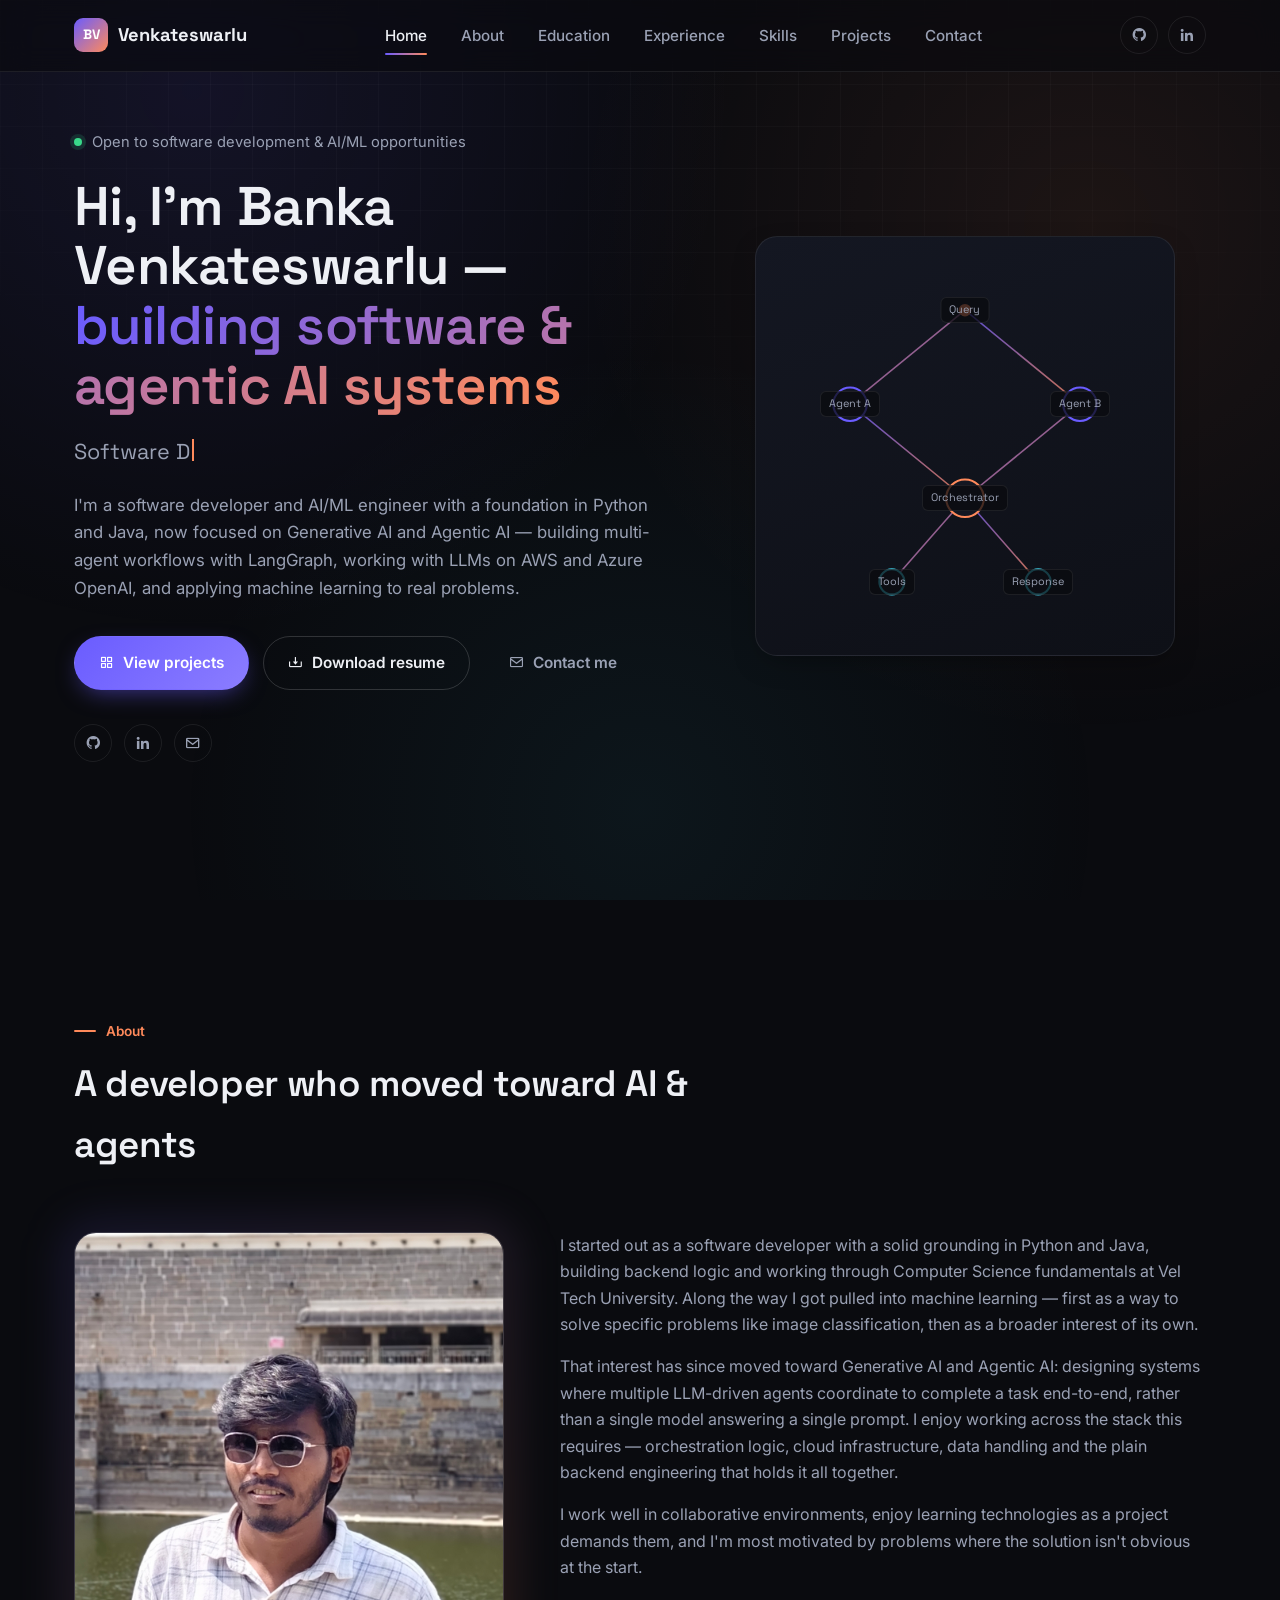
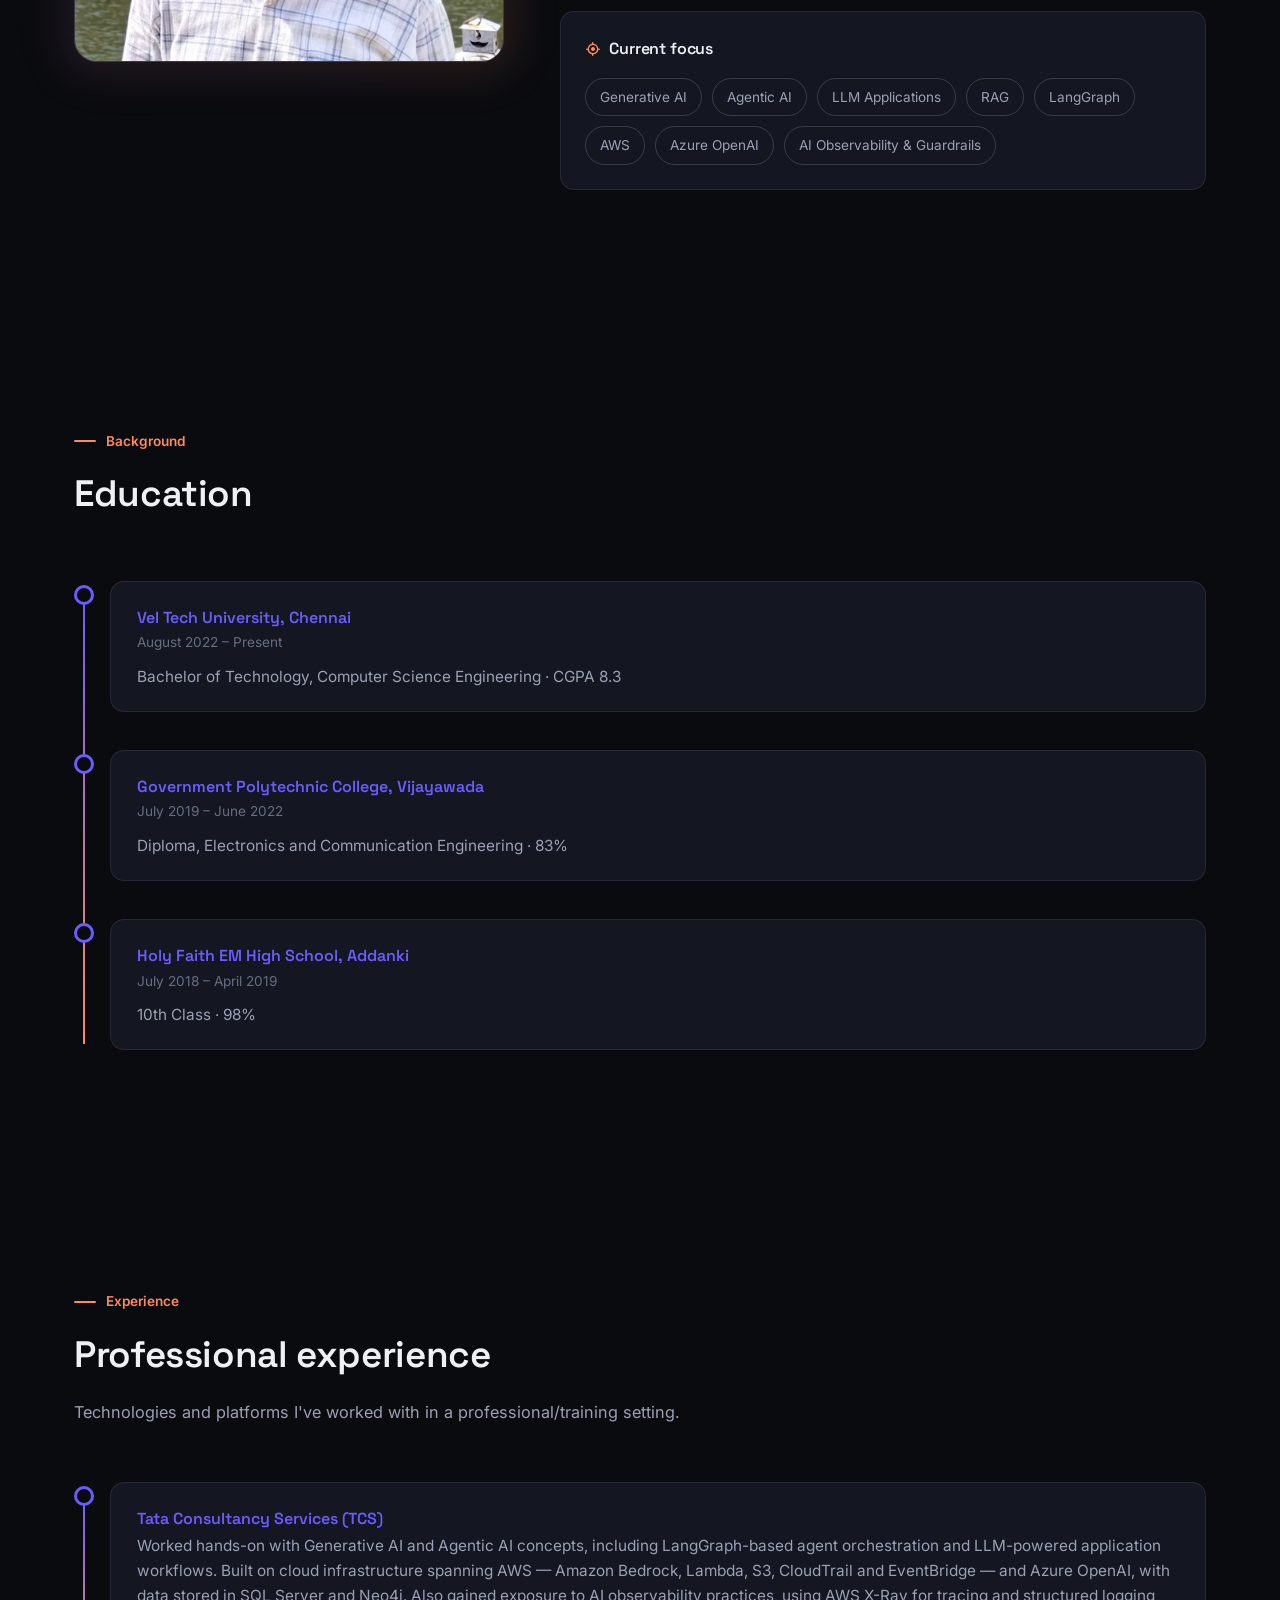
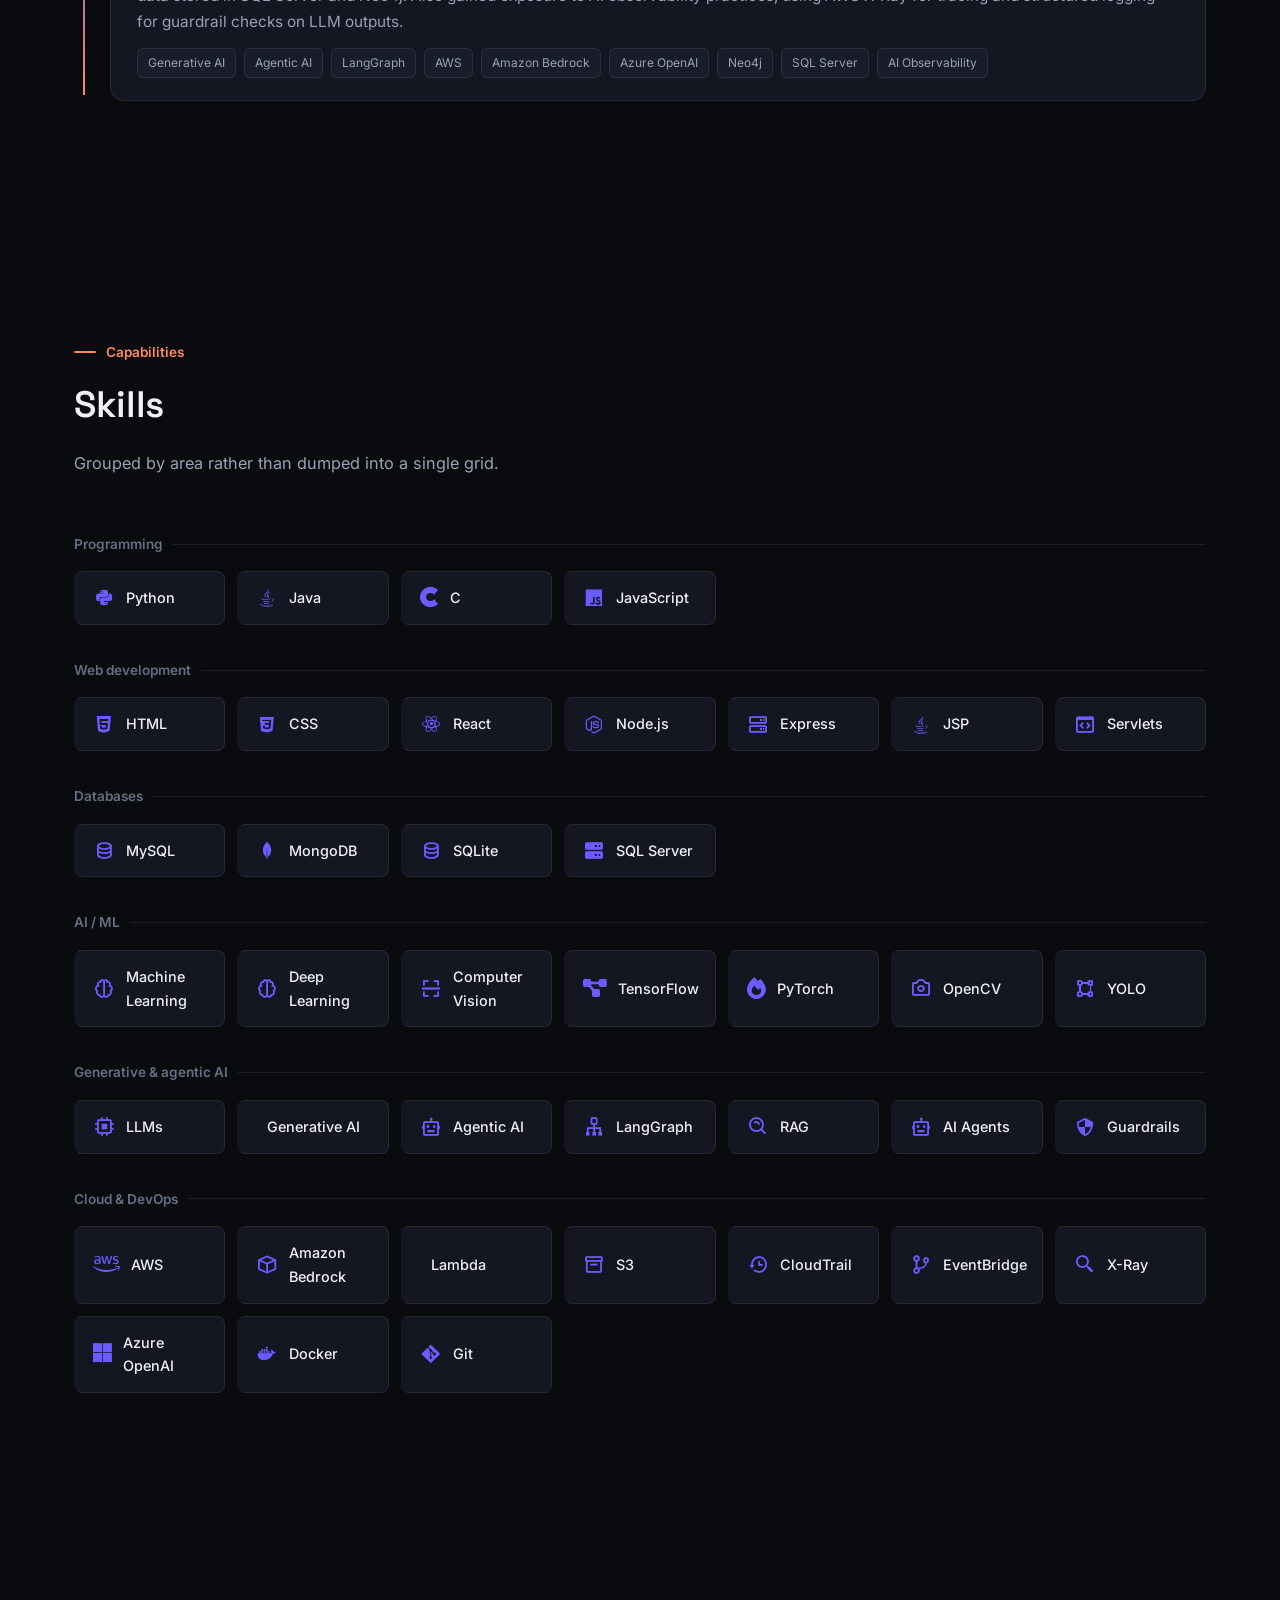
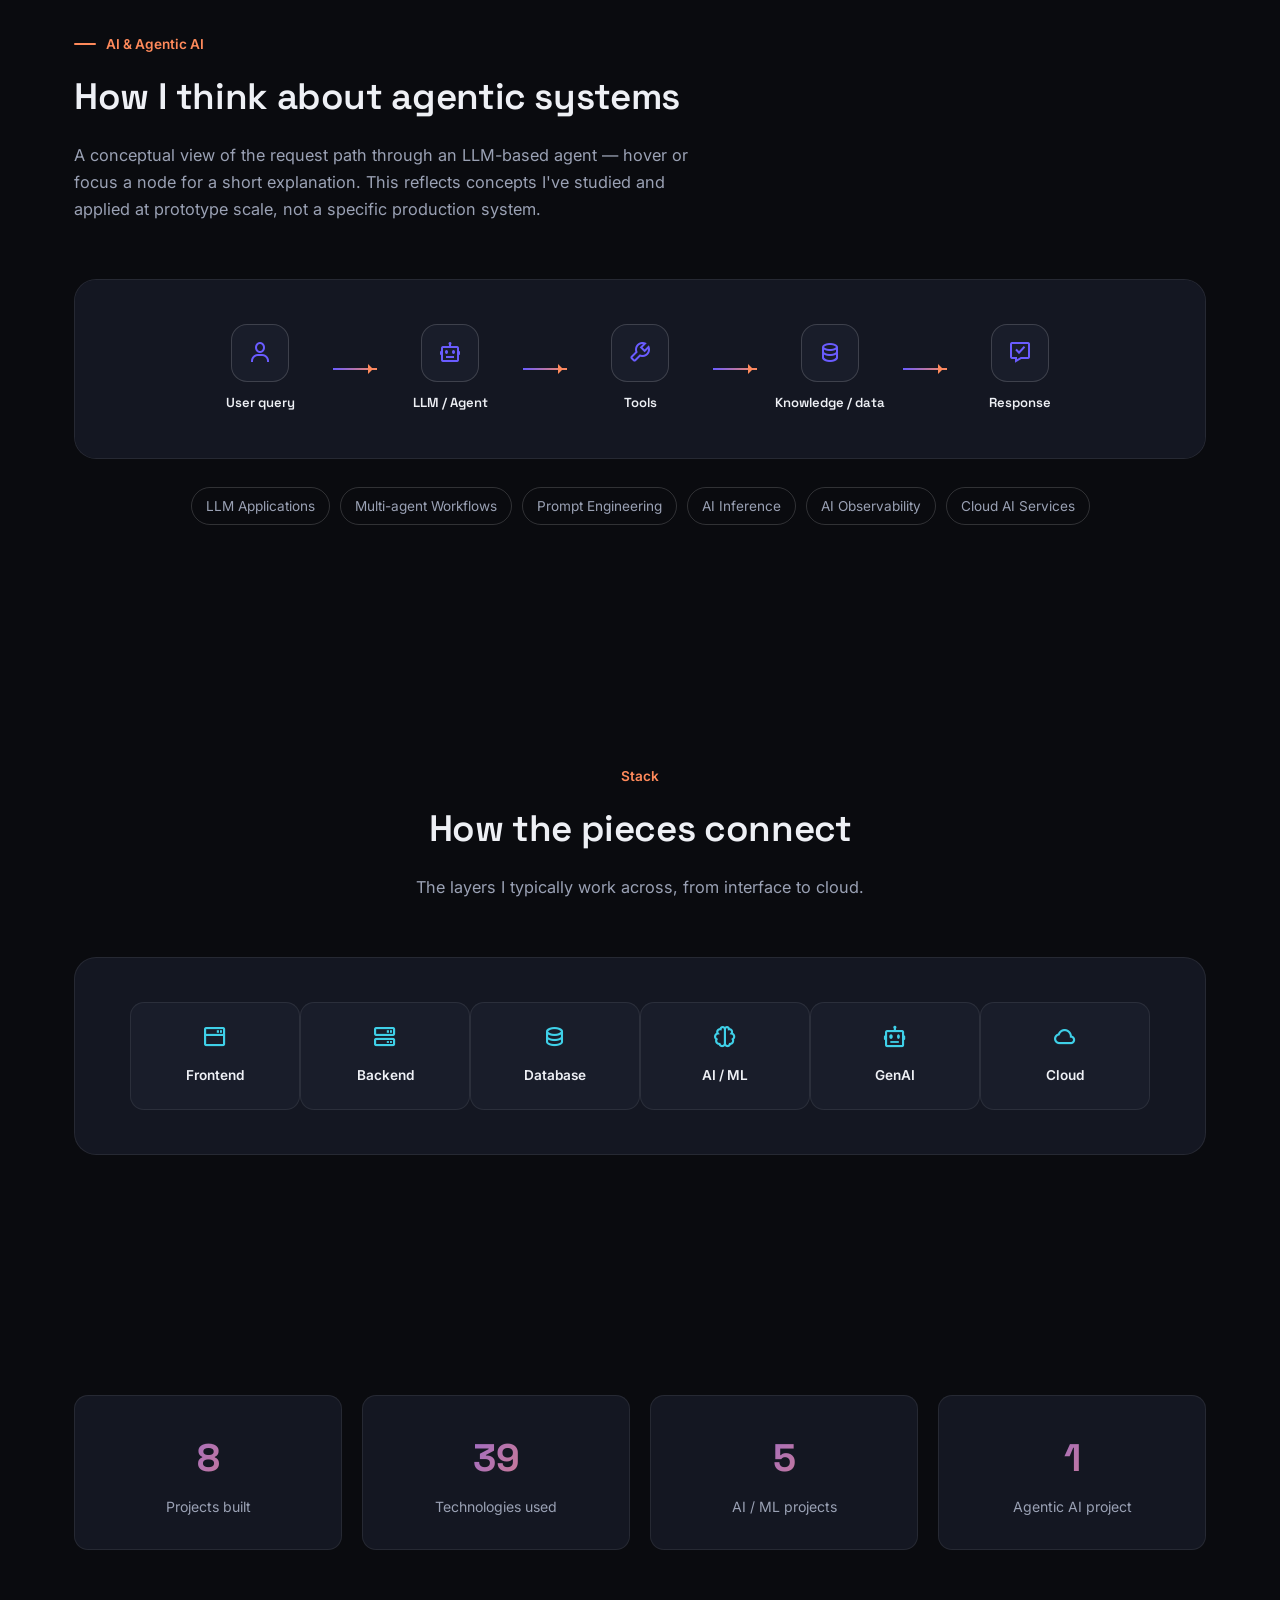
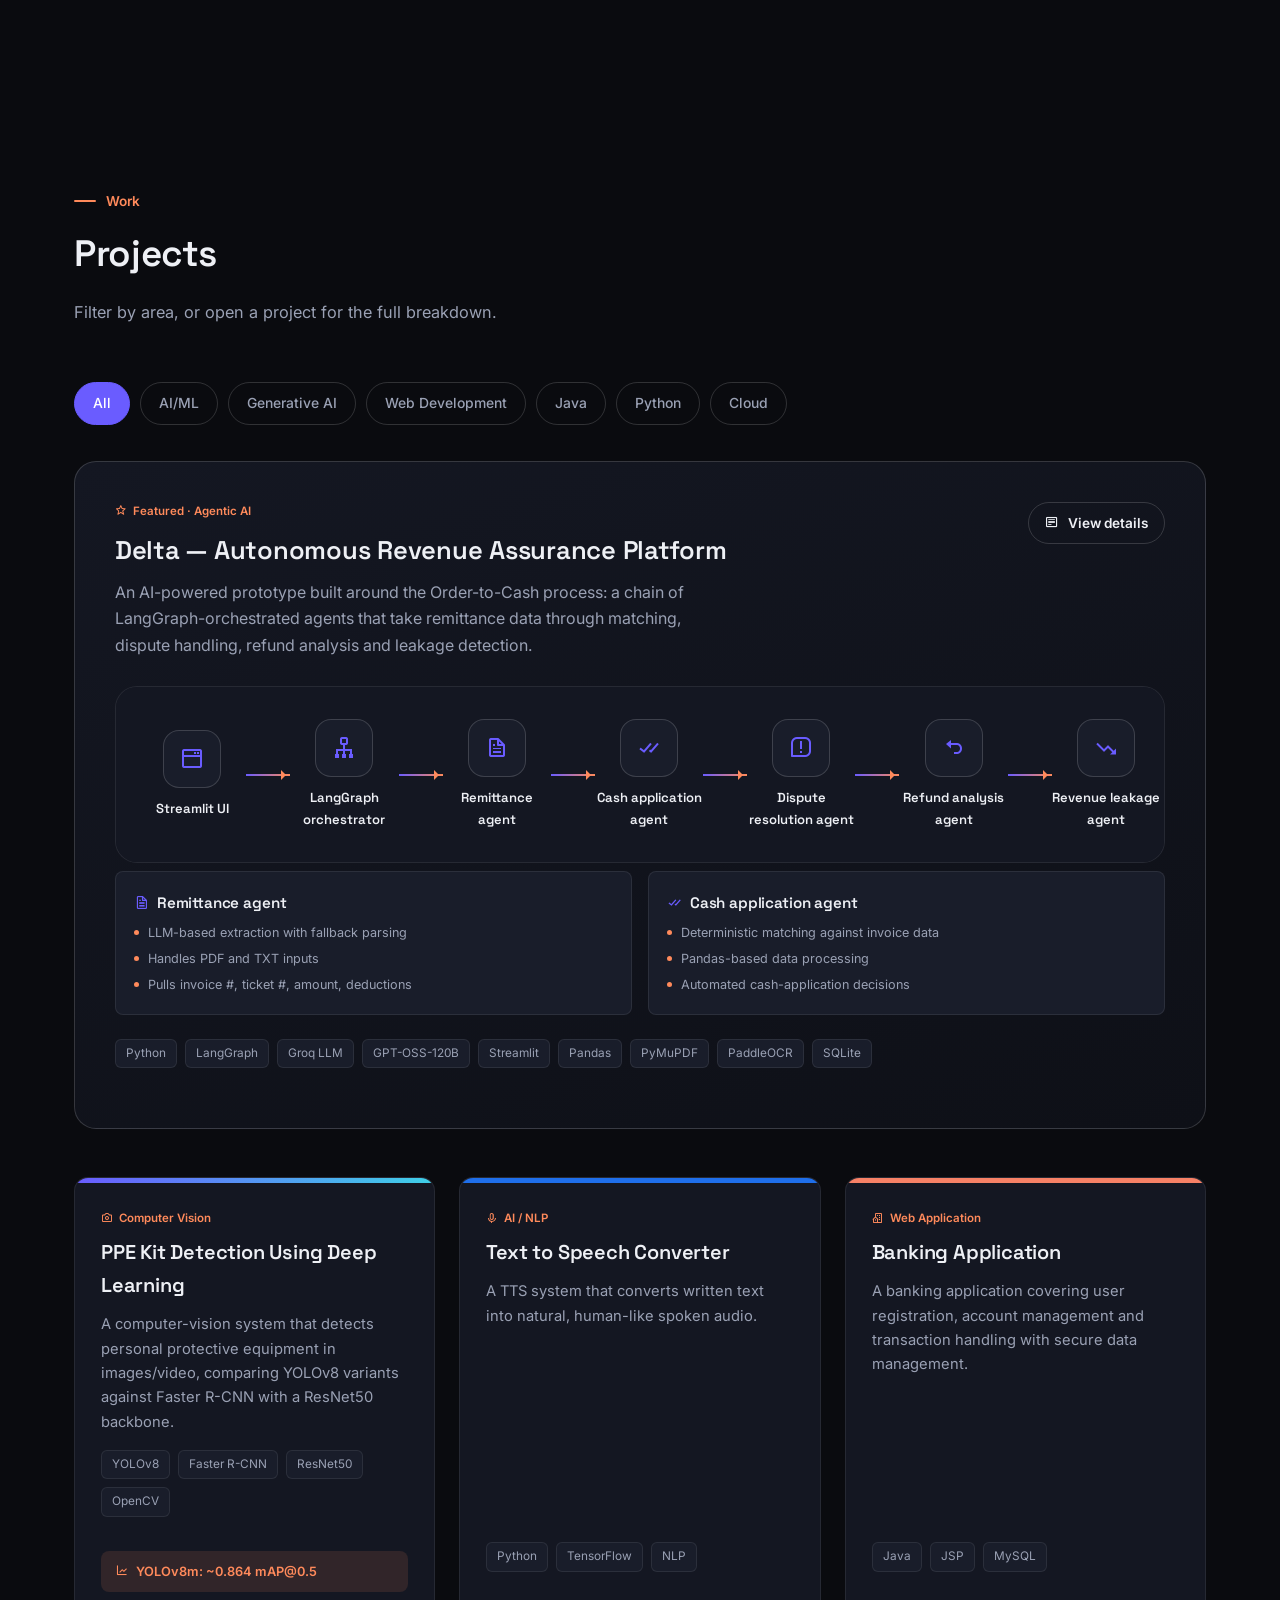
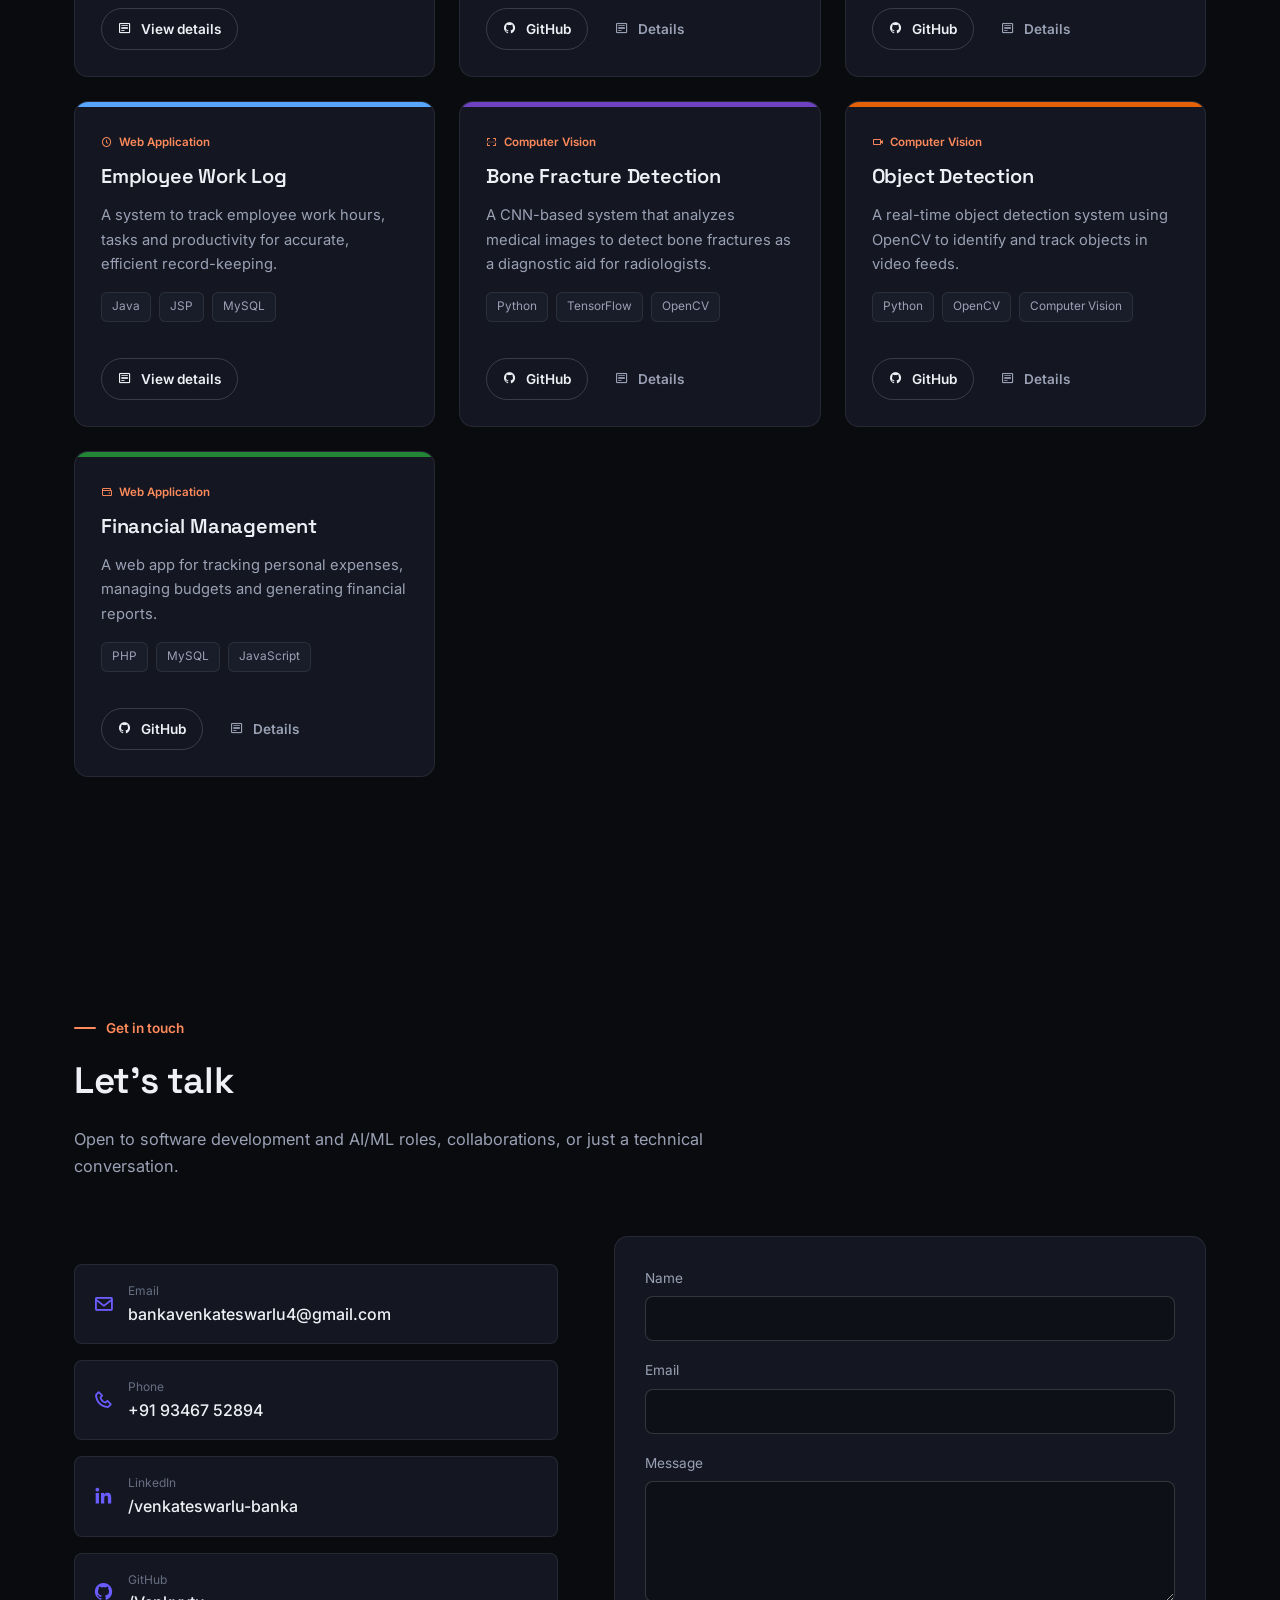
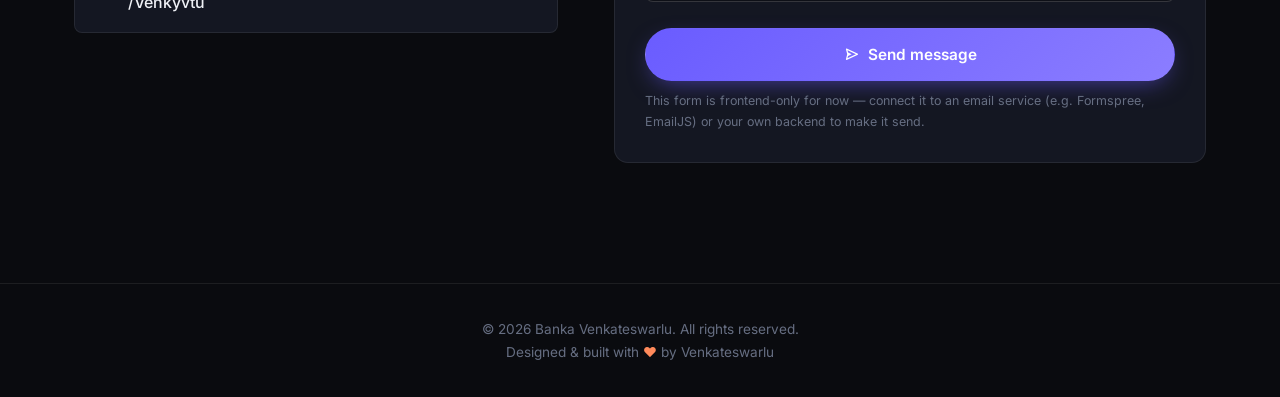
==== commit 2269a686: "Update index.html" ====
--- a/index.html
+++ b/index.html
@@ -1,178 +1,1415 @@
 <!DOCTYPE html>
 <html lang="en">
 <head>
-<meta charset="utf-8">
-<meta name="viewport" content="width=device-width,initial-scale=1">
-<title>Banka Venkateswarlu | Software Developer, AI/ML Engineer, Generative AI &amp; Agentic AI</title>
-<meta name="description" content="Portfolio of Banka Venkateswarlu, a software developer and AI/ML engineer building Generative AI and Agentic AI applications with Python, Java, LangGraph and cloud AI.">
-<meta name="theme-color" content="#000000">
+<meta charset="UTF-8">
+<meta name="viewport" content="width=device-width, initial-scale=1.0">
+<title>Banka Venkateswarlu — Software Developer &amp; AI/ML Engineer</title>
+<meta name="description" content="Portfolio of Banka Venkateswarlu — Software Developer and AI/ML Engineer building Generative AI, Agentic AI, and cloud-native applications with Python, Java and LangGraph.">
+<meta name="author" content="Banka Venkateswarlu">
+<meta name="theme-color" content="#0a0b0f">
 <meta property="og:type" content="website">
-<meta property="og:title" content="Banka Venkateswarlu | Software Developer &amp; AI/ML Engineer">
-<meta property="og:description" content="Generative AI, Agentic AI and software development. Featured project: Delta Autonomous Revenue Assurance Platform.">
-<link rel="icon" href="data:image/svg+xml,%3Csvg xmlns='http://www.w3.org/2000/svg' viewBox='0 0 32 32'%3E%3Crect width='32' height='32' fill='%23000'/%3E%3Ctext x='16' y='24' font-size='22' font-family='sans-serif' font-weight='900' fill='%23fff' text-anchor='middle'%3EB%3C/text%3E%3C/svg%3E">
+<meta property="og:title" content="Banka Venkateswarlu — Software Developer & AI/ML Engineer">
+<meta property="og:description" content="Software Developer and AI/ML Engineer building Generative AI, Agentic AI and cloud-native applications.">
+<meta property="og:image" content="photo1.jpg">
+<meta name="twitter:card" content="summary">
+<meta name="twitter:title" content="Banka Venkateswarlu — Software Developer & AI/ML Engineer">
+<meta name="twitter:description" content="Software Developer and AI/ML Engineer building Generative AI, Agentic AI and cloud-native applications.">
+<link rel="icon" href="data:image/svg+xml,%3Csvg xmlns='http://www.w3.org/2000/svg' viewBox='0 0 100 100'%3E%3Crect width='100' height='100' rx='22' fill='%236a5cff'/%3E%3Ctext x='50' y='67' font-size='44' font-family='Arial,sans-serif' font-weight='700' fill='white' text-anchor='middle'%3EBV%3C/text%3E%3C/svg%3E">
 <link rel="preconnect" href="https://fonts.googleapis.com">
 <link rel="preconnect" href="https://fonts.gstatic.com" crossorigin>
-<link rel="stylesheet" href="https://fonts.googleapis.com/css2?family=Big+Shoulders+Display:wght@800;900&amp;family=JetBrains+Mono:wght@400;600&amp;display=swap">
-<link rel="stylesheet" href="css/style.css">
+<link href="https://fonts.googleapis.com/css2?family=Space+Grotesk:wght@500;600;700&family=Inter:wght@400;500;600;700&display=swap" rel="stylesheet">
+<link href='https://unpkg.com/boxicons@2.1.4/css/boxicons.min.css' rel='stylesheet'>
+<link rel="stylesheet" href="https://cdnjs.cloudflare.com/ajax/libs/font-awesome/6.4.0/css/all.min.css">
+<style>
+/* ===================== Tokens ===================== */
+:root{
+  --bg:#0a0b0f;
+  --bg-soft:#0e1017;
+  --surface:#141722;
+  --surface-2:#191d2a;
+  --border:rgba(255,255,255,.08);
+  --border-strong:rgba(255,255,255,.16);
+  --text:#eef0f5;
+  --text-muted:#9aa1b4;
+  --text-faint:#666e82;
+  --primary:#6a5cff;
+  --primary-soft:rgba(106,92,255,.12);
+  --accent:#ff8a5b;
+  --accent-soft:rgba(255,138,91,.12);
+  --cyan:#3fd0e8;
+  --ok:#39d98a;
+  --radius-s:8px;
+  --radius-m:14px;
+  --radius-l:22px;
+  --shadow:0 10px 30px -12px rgba(0,0,0,.5);
+  --maxw:1180px;
+  --nav-h:72px;
+  --ease:cubic-bezier(.22,.75,.2,1);
+}
+
+*,*::before,*::after{box-sizing:border-box;}
+html{scroll-behavior:smooth;}
+body{
+  margin:0;
+  background:var(--bg);
+  color:var(--text);
+  font-family:'Inter',-apple-system,BlinkMacSystemFont,'Segoe UI',sans-serif;
+  line-height:1.65;
+  -webkit-font-smoothing:antialiased;
+  overflow-x:hidden;
+}
+h1,h2,h3,h4,.font-display{font-family:'Space Grotesk',sans-serif;letter-spacing:-.01em;}
+h1,h2,h3,h4{color:var(--text);font-weight:600;margin:0;}
+p{margin:0;}
+a{color:inherit;text-decoration:none;}
+img{max-width:100%;display:block;}
+ul{margin:0;padding:0;list-style:none;}
+button{font:inherit;color:inherit;background:none;border:none;cursor:pointer;}
+section{padding:120px 24px;max-width:var(--maxw);margin:0 auto;}
+.container-inner{max-width:var(--maxw);margin:0 auto;}
+
+::selection{background:var(--primary);color:#fff;}
+
+/* Focus visibility for accessibility */
+a:focus-visible,button:focus-visible,input:focus-visible,textarea:focus-visible,[tabindex]:focus-visible{
+  outline:2px solid var(--accent);
+  outline-offset:3px;
+  border-radius:4px;
+}
+
+/* Skip link */
+.skip-link{
+  position:absolute;left:16px;top:-60px;
+  background:var(--accent);color:#1a1200;padding:10px 18px;border-radius:var(--radius-s);
+  font-weight:600;z-index:2000;transition:top .2s var(--ease);
+}
+.skip-link:focus{top:16px;}
+
+/* Reduced motion */
+@media (prefers-reduced-motion: reduce){
+  *,*::before,*::after{animation-duration:.001ms !important;animation-iteration-count:1 !important;transition-duration:.001ms !important;scroll-behavior:auto !important;}
+}
+
+/* Background circuit texture */
+body::before{
+  content:'';
+  position:fixed;inset:0;z-index:-2;
+  background-image:
+    radial-gradient(circle at 15% 10%, rgba(106,92,255,.10), transparent 40%),
+    radial-gradient(circle at 85% 25%, rgba(255,138,91,.08), transparent 40%),
+    radial-gradient(circle at 50% 90%, rgba(63,208,232,.06), transparent 45%);
+}
+body::after{
+  content:'';
+  position:fixed;inset:0;z-index:-1;
+  background-image:linear-gradient(rgba(255,255,255,.025) 1px, transparent 1px),
+                    linear-gradient(90deg, rgba(255,255,255,.025) 1px, transparent 1px);
+  background-size:42px 42px;
+  mask-image:radial-gradient(ellipse 90% 60% at 50% 0%, black 40%, transparent 90%);
+}
+
+/* ===================== Header / Nav ===================== */
+header{
+  position:fixed;top:0;left:0;width:100%;z-index:1000;
+  height:var(--nav-h);
+  display:flex;align-items:center;
+  background:rgba(10,11,15,.7);
+  backdrop-filter:blur(14px) saturate(140%);
+  -webkit-backdrop-filter:blur(14px) saturate(140%);
+  border-bottom:1px solid var(--border);
+  transition:background .3s var(--ease);
+}
+.nav-wrap{
+  width:100%;max-width:var(--maxw);margin:0 auto;padding:0 24px;
+  display:flex;align-items:center;justify-content:space-between;
+}
+.brand{
+  font-family:'Space Grotesk',sans-serif;font-weight:700;font-size:1.15rem;
+  display:flex;align-items:center;gap:10px;
+}
+.brand-mark{
+  width:34px;height:34px;border-radius:9px;
+  background:linear-gradient(135deg,var(--primary),var(--accent));
+  display:flex;align-items:center;justify-content:center;font-size:.85rem;color:#fff;font-weight:700;
+}
+nav.primary-nav{display:flex;align-items:center;gap:2px;}
+nav.primary-nav a{
+  position:relative;padding:9px 16px;font-size:.95rem;font-weight:500;color:var(--text-muted);
+  border-radius:999px;transition:color .25s var(--ease);
+}
+nav.primary-nav a:hover{color:var(--text);}
+nav.primary-nav a.is-active{color:var(--text);}
+nav.primary-nav a.is-active::after{
+  content:'';position:absolute;left:16px;right:16px;bottom:2px;height:2px;border-radius:2px;
+  background:linear-gradient(90deg,var(--primary),var(--accent));
+}
+.nav-actions{display:flex;align-items:center;gap:10px;}
+.icon-link{
+  width:38px;height:38px;border-radius:50%;display:flex;align-items:center;justify-content:center;
+  color:var(--text-muted);border:1px solid var(--border);transition:all .25s var(--ease);
+}
+.icon-link:hover{color:#fff;border-color:var(--border-strong);background:var(--surface-2);transform:translateY(-2px);}
+.nav-toggle{
+  display:none;width:42px;height:42px;border-radius:10px;border:1px solid var(--border);
+  align-items:center;justify-content:center;font-size:1.3rem;color:var(--text);
+}
+@media (max-width:860px){
+  nav.primary-nav{
+    position:fixed;top:var(--nav-h);left:0;right:0;bottom:0;
+    background:var(--bg-soft);
+    flex-direction:column;align-items:stretch;gap:0;padding:18px;
+    transform:translateX(100%);transition:transform .35s var(--ease);
+    overflow-y:auto;
+  }
+  nav.primary-nav.is-open{transform:translateX(0);}
+  nav.primary-nav a{padding:16px 10px;font-size:1.1rem;border-bottom:1px solid var(--border);border-radius:0;}
+  nav.primary-nav a.is-active::after{display:none;}
+  nav.primary-nav a.is-active{color:var(--accent);}
+  .nav-toggle{display:flex;}
+}
+
+/* ===================== Buttons ===================== */
+.btn{
+  display:inline-flex;align-items:center;gap:9px;
+  padding:13px 24px;border-radius:999px;font-weight:600;font-size:.96rem;
+  transition:transform .25s var(--ease), box-shadow .25s var(--ease), background .25s var(--ease), border-color .25s var(--ease);
+  border:1px solid transparent;white-space:nowrap;
+}
+.btn-primary{background:linear-gradient(135deg,var(--primary),#8b7dff);color:#fff;box-shadow:0 8px 24px -8px rgba(106,92,255,.6);}
+.btn-primary:hover{transform:translateY(-3px);box-shadow:0 14px 30px -10px rgba(106,92,255,.7);}
+.btn-outline{border-color:var(--border-strong);color:var(--text);}
+.btn-outline:hover{border-color:var(--accent);color:var(--accent);transform:translateY(-3px);}
+.btn-ghost{color:var(--text-muted);}
+.btn-ghost:hover{color:var(--text);}
+.btn-sm{padding:9px 16px;font-size:.85rem;}
+
+/* ===================== Hero ===================== */
+.hero{
+  min-height:100vh;display:flex;align-items:center;
+  padding-top:calc(var(--nav-h) + 40px);
+  max-width:var(--maxw);margin:0 auto;padding-left:24px;padding-right:24px;
+}
+.hero-grid{display:grid;grid-template-columns:1.1fr .9fr;gap:60px;align-items:center;width:100%;}
+.eyebrow-row{display:flex;align-items:center;gap:10px;margin-bottom:22px;color:var(--text-muted);font-size:.92rem;}
+.status-dot{width:8px;height:8px;border-radius:50%;background:var(--ok);box-shadow:0 0 0 4px rgba(57,217,138,.15);}
+.hero h1{font-size:clamp(2.3rem,5vw,3.4rem);line-height:1.1;margin-bottom:18px;}
+.hero h1 .accent-text{background:linear-gradient(120deg,var(--primary),var(--accent));-webkit-background-clip:text;background-clip:text;color:transparent;}
+.role-line{
+  font-family:'Space Grotesk',sans-serif;font-size:clamp(1.05rem,2vw,1.35rem);color:var(--text-muted);margin-bottom:22px;
+  min-height:1.6em;
+}
+.role-line .cursor{display:inline-block;width:2px;height:1em;background:var(--accent);margin-left:2px;vertical-align:-2px;animation:blink 1s step-end infinite;}
+@keyframes blink{50%{opacity:0;}}
+.hero-intro{color:var(--text-muted);font-size:1.05rem;max-width:56ch;margin-bottom:34px;}
+.hero-ctas{display:flex;flex-wrap:wrap;gap:14px;margin-bottom:34px;}
+.hero-socials{display:flex;gap:12px;}
+
+/* Hero agent-graph visual */
+.hero-visual{position:relative;display:flex;align-items:center;justify-content:center;}
+.graph-card{
+  position:relative;width:100%;aspect-ratio:1/1;max-width:420px;
+  border:1px solid var(--border);border-radius:var(--radius-l);
+  background:linear-gradient(160deg,var(--surface),var(--bg-soft));
+  box-shadow:var(--shadow);overflow:hidden;
+}
+.graph-card svg{width:100%;height:100%;}
+.graph-node-label{
+  position:absolute;font-size:.68rem;font-family:'Space Grotesk',sans-serif;color:var(--text-muted);
+  background:rgba(10,11,15,.75);padding:3px 8px;border-radius:6px;border:1px solid var(--border);
+  transform:translate(-50%,-50%);pointer-events:none;white-space:nowrap;
+}
+@media (max-width:980px){
+  .hero-grid{grid-template-columns:1fr;text-align:center;}
+  .eyebrow-row,.hero-ctas,.hero-socials{justify-content:center;}
+  .hero-intro{margin-left:auto;margin-right:auto;}
+  .hero-visual{order:-1;margin-bottom:10px;}
+  .graph-card{max-width:300px;}
+}
+
+/* ===================== Section headers ===================== */
+.section-head{margin-bottom:56px;max-width:640px;}
+.section-kicker{display:flex;align-items:center;gap:10px;color:var(--accent);font-weight:600;font-size:.85rem;margin-bottom:12px;}
+.section-kicker::before{content:'';width:22px;height:2px;background:var(--accent);border-radius:2px;}
+.section-head h2{font-size:clamp(1.7rem,3.4vw,2.3rem);margin-bottom:14px;}
+.section-head p{color:var(--text-muted);font-size:1.02rem;}
+.section-head.centered{margin-left:auto;margin-right:auto;text-align:center;}
+.section-head.centered .section-kicker{justify-content:center;}
+.section-head.centered .section-kicker::before{display:none;}
+
+/* ===================== Reveal ===================== */
+.reveal{opacity:0;transform:translateY(22px);transition:opacity .7s var(--ease),transform .7s var(--ease);}
+.reveal.is-visible{opacity:1;transform:translateY(0);}
+
+/* ===================== About ===================== */
+.about-grid{display:grid;grid-template-columns:.8fr 1.2fr;gap:56px;align-items:start;}
+.about-photo-wrap{position:relative;}
+.about-photo{
+  width:100%;aspect-ratio:1/1;object-fit:cover;border-radius:var(--radius-l);
+  border:1px solid var(--border-strong);
+}
+.about-photo-glow{
+  position:absolute;inset:-14px;z-index:-1;border-radius:calc(var(--radius-l) + 14px);
+  background:linear-gradient(140deg,var(--primary-soft),var(--accent-soft));filter:blur(20px);
+}
+.about-text p{color:var(--text-muted);margin-bottom:16px;}
+.about-text p:last-of-type{margin-bottom:0;}
+.focus-box{
+  margin-top:30px;padding:24px;border-radius:var(--radius-m);
+  background:var(--surface);border:1px solid var(--border);
+}
+.focus-box h3{font-size:1rem;margin-bottom:16px;display:flex;align-items:center;gap:8px;}
+.focus-box h3 i{color:var(--accent);}
+.focus-tags{display:flex;flex-wrap:wrap;gap:10px;}
+.focus-tag{
+  font-size:.85rem;padding:7px 14px;border-radius:999px;border:1px solid var(--border-strong);
+  color:var(--text-muted);transition:all .25s var(--ease);
+}
+.focus-tag:hover{color:var(--text);border-color:var(--primary);background:var(--primary-soft);}
+@media (max-width:860px){.about-grid{grid-template-columns:1fr;}.about-photo-wrap{max-width:260px;margin:0 auto;}}
+
+/* ===================== Timeline (Experience + Education) ===================== */
+.timeline-list{display:flex;flex-direction:column;gap:0;position:relative;padding-left:36px;}
+.timeline-list::before{content:'';position:absolute;left:9px;top:6px;bottom:6px;width:2px;background:linear-gradient(var(--primary),var(--accent));}
+.t-item{position:relative;padding-bottom:38px;}
+.t-item:last-child{padding-bottom:0;}
+.t-dot{
+  position:absolute;left:-36px;top:4px;width:20px;height:20px;border-radius:50%;
+  background:var(--bg);border:3px solid var(--primary);
+}
+.t-card{
+  background:var(--surface);border:1px solid var(--border);border-radius:var(--radius-m);
+  padding:22px 26px;transition:border-color .25s var(--ease),transform .25s var(--ease);
+}
+.t-card:hover{border-color:var(--border-strong);transform:translateX(4px);}
+.t-card .t-org{color:var(--primary);font-weight:600;margin-bottom:4px;font-family:'Space Grotesk',sans-serif;}
+.t-card .t-date{color:var(--text-faint);font-size:.85rem;margin-bottom:10px;display:block;}
+.t-card p{color:var(--text-muted);font-size:.96rem;}
+.t-card .t-tags{display:flex;flex-wrap:wrap;gap:8px;margin-top:14px;}
+.t-card .t-tags span{font-size:.75rem;padding:4px 10px;border-radius:6px;background:var(--surface-2);color:var(--text-muted);border:1px solid var(--border);}
+
+/* ===================== Skills ===================== */
+.skills-categories{display:flex;flex-direction:column;gap:34px;}
+.skill-cat-title{font-size:.85rem;font-weight:600;color:var(--text-faint);text-transform:none;margin-bottom:16px;display:flex;align-items:center;gap:10px;}
+.skill-cat-title::after{content:'';flex:1;height:1px;background:var(--border);}
+.skill-grid{display:grid;grid-template-columns:repeat(auto-fill,minmax(150px,1fr));gap:12px;}
+.skill-chip{
+  display:flex;align-items:center;gap:11px;padding:14px 16px;border-radius:var(--radius-s);
+  background:var(--surface);border:1px solid var(--border);border-left:3px solid transparent;
+  transition:all .25s var(--ease);
+}
+.skill-chip:hover{border-left-color:var(--accent);background:var(--surface-2);transform:translateY(-3px);}
+.skill-chip i{font-size:1.35rem;color:var(--primary);}
+.skill-chip span{font-size:.9rem;font-weight:500;}
+
+/* ===================== Flow / architecture diagrams (shared) ===================== */
+.flow-wrap{
+  border:1px solid var(--border);border-radius:var(--radius-l);background:var(--surface);
+  padding:44px 28px;overflow-x:auto;
+}
+.flow-track{display:flex;align-items:center;gap:0;min-width:max-content;justify-content:center;}
+.flow-node{
+  position:relative;display:flex;flex-direction:column;align-items:center;gap:10px;width:150px;text-align:center;
+  cursor:default;
+}
+.flow-node .fn-icon{
+  width:58px;height:58px;border-radius:16px;display:flex;align-items:center;justify-content:center;
+  background:var(--surface-2);border:1px solid var(--border-strong);font-size:1.5rem;color:var(--primary);
+  transition:all .3s var(--ease);
+}
+.flow-node:hover .fn-icon{border-color:var(--accent);color:var(--accent);transform:scale(1.08);box-shadow:0 0 0 6px var(--accent-soft);}
+.flow-node .fn-label{font-size:.82rem;font-weight:600;font-family:'Space Grotesk',sans-serif;}
+.flow-node .fn-tip{
+  position:absolute;top:calc(100% + 10px);left:50%;transform:translate(-50%,4px);width:190px;
+  background:var(--bg-soft);border:1px solid var(--border-strong);border-radius:10px;padding:12px 14px;
+  font-size:.78rem;color:var(--text-muted);opacity:0;pointer-events:none;transition:all .25s var(--ease);z-index:20;
+}
+.flow-node:hover .fn-tip,.flow-node:focus-within .fn-tip{opacity:1;transform:translate(-50%,0);}
+.flow-connector{flex:0 0 44px;height:2px;background:linear-gradient(90deg,var(--primary),var(--accent));position:relative;margin:0 -2px;}
+.flow-connector::after{
+  content:'';position:absolute;right:-1px;top:50%;transform:translateY(-50%);
+  border:5px solid transparent;border-left-color:var(--accent);
+}
+@media (max-width:700px){
+  .flow-track{flex-direction:column;}
+  .flow-connector{width:2px;height:34px;flex-basis:34px;background:linear-gradient(var(--primary),var(--accent));}
+  .flow-connector::after{right:50%;top:auto;bottom:-1px;transform:translateX(50%) rotate(90deg);}
+  .flow-node .fn-tip{position:static;transform:none;opacity:1;width:100%;margin-top:2px;display:none;}
+  .flow-node:hover .fn-tip,.flow-node:focus-within .fn-tip{display:block;}
+}
+
+/* Tech ecosystem strip */
+.eco-track{display:flex;align-items:stretch;gap:0;flex-wrap:wrap;justify-content:center;}
+.eco-node{
+  flex:1 1 140px;max-width:170px;background:var(--surface-2);border:1px solid var(--border);border-radius:var(--radius-m);
+  padding:22px 14px;text-align:center;transition:all .3s var(--ease);
+}
+.eco-node:hover{transform:translateY(-6px);border-color:var(--primary);}
+.eco-node i{font-size:1.6rem;color:var(--cyan);margin-bottom:10px;display:block;}
+.eco-node span{font-size:.85rem;font-weight:600;}
+
+/* ===================== Stats ===================== */
+.stats-grid{display:grid;grid-template-columns:repeat(4,1fr);gap:20px;}
+.stat-card{
+  background:var(--surface);border:1px solid var(--border);border-radius:var(--radius-m);
+  padding:30px 20px;text-align:center;
+}
+.stat-num{font-family:'Space Grotesk',sans-serif;font-size:2.4rem;font-weight:700;
+  background:linear-gradient(120deg,var(--primary),var(--accent));-webkit-background-clip:text;background-clip:text;color:transparent;}
+.stat-label{color:var(--text-muted);font-size:.88rem;margin-top:6px;}
+@media (max-width:760px){.stats-grid{grid-template-columns:repeat(2,1fr);}}
+
+/* ===================== Projects ===================== */
+.filter-row{display:flex;flex-wrap:wrap;gap:10px;margin-bottom:36px;}
+.filter-btn{
+  padding:9px 18px;border-radius:999px;border:1px solid var(--border-strong);color:var(--text-muted);
+  font-size:.87rem;font-weight:500;transition:all .25s var(--ease);
+}
+.filter-btn:hover{color:var(--text);}
+.filter-btn.is-active{background:var(--primary);border-color:var(--primary);color:#fff;}
+.projects-grid{display:grid;grid-template-columns:repeat(auto-fill,minmax(320px,1fr));gap:24px;}
+.project-card{
+  background:var(--surface);border:1px solid var(--border);border-radius:var(--radius-m);
+  display:flex;flex-direction:column;overflow:hidden;transition:all .3s var(--ease);
+}
+.project-card:hover{transform:translateY(-6px);border-color:var(--border-strong);box-shadow:var(--shadow);}
+.project-card.is-hidden{display:none;}
+.project-card.is-featured{grid-column:span 2;}
+@media (max-width:760px){.project-card.is-featured{grid-column:span 1;}}
+.pc-top{height:5px;background:linear-gradient(90deg,var(--primary),var(--accent));}
+.pc-body{padding:26px;display:flex;flex-direction:column;flex:1;}
+.pc-kicker{font-size:.72rem;font-weight:600;color:var(--accent);margin-bottom:8px;display:flex;align-items:center;gap:6px;}
+.pc-body h3{font-size:1.25rem;margin-bottom:10px;}
+.pc-body p.pc-desc{color:var(--text-muted);font-size:.92rem;margin-bottom:16px;flex:1;}
+.pc-tags{display:flex;flex-wrap:wrap;gap:8px;margin-bottom:20px;}
+.pc-tags span{font-size:.74rem;padding:4px 10px;border-radius:6px;background:var(--surface-2);color:var(--text-muted);border:1px solid var(--border);}
+.pc-actions{display:flex;gap:10px;flex-wrap:wrap;}
+.pc-result{
+  margin-top:14px;padding:10px 14px;border-radius:8px;background:var(--accent-soft);color:var(--accent);
+  font-size:.8rem;font-weight:600;display:inline-flex;align-items:center;gap:8px;
+}
+
+/* Delta feature block */
+.delta-feature{
+  border:1px solid var(--border-strong);border-radius:var(--radius-l);
+  background:linear-gradient(160deg,var(--surface),var(--bg-soft));
+  padding:40px;margin-bottom:48px;
+}
+.delta-feature-head{display:flex;justify-content:space-between;align-items:flex-start;gap:24px;flex-wrap:wrap;margin-bottom:28px;}
+.delta-feature-head h3{font-size:1.6rem;margin-bottom:8px;}
+.delta-feature-head p{color:var(--text-muted);max-width:60ch;}
+.delta-agents{display:grid;grid-template-columns:repeat(auto-fit,minmax(190px,1fr));gap:16px;margin-top:8px;}
+.agent-card{
+  background:var(--surface-2);border:1px solid var(--border);border-radius:var(--radius-s);padding:18px;
+  transition:all .25s var(--ease);
+}
+.agent-card:hover{border-color:var(--primary);transform:translateY(-3px);}
+.agent-card h4{font-size:.95rem;margin-bottom:8px;display:flex;align-items:center;gap:8px;}
+.agent-card h4 i{color:var(--primary);}
+.agent-card ul{display:flex;flex-direction:column;gap:5px;}
+.agent-card li{font-size:.79rem;color:var(--text-muted);padding-left:14px;position:relative;}
+.agent-card li::before{content:'';position:absolute;left:0;top:.55em;width:5px;height:5px;border-radius:50%;background:var(--accent);}
+
+/* ===================== Contact ===================== */
+.contact-grid{display:grid;grid-template-columns:.9fr 1.1fr;gap:56px;}
+.contact-info-list{display:flex;flex-direction:column;gap:16px;margin-top:28px;}
+.contact-info-item{
+  display:flex;align-items:center;gap:14px;padding:16px 18px;border-radius:var(--radius-s);
+  background:var(--surface);border:1px solid var(--border);transition:all .25s var(--ease);
+}
+.contact-info-item:hover{border-color:var(--primary);}
+.contact-info-item i{font-size:1.3rem;color:var(--primary);}
+.contact-info-item .ci-label{display:block;font-size:.75rem;color:var(--text-faint);}
+.contact-info-item .ci-value{font-weight:500;}
+.contact-form{background:var(--surface);border:1px solid var(--border);border-radius:var(--radius-m);padding:30px;}
+.form-row{margin-bottom:18px;}
+.form-row label{display:block;font-size:.85rem;margin-bottom:7px;color:var(--text-muted);}
+.form-row input,.form-row textarea{
+  width:100%;padding:12px 14px;border-radius:var(--radius-s);background:var(--bg-soft);
+  border:1px solid var(--border-strong);color:var(--text);font-family:inherit;font-size:.95rem;resize:vertical;
+}
+.form-row input:focus,.form-row textarea:focus{border-color:var(--primary);outline:none;}
+.form-status{margin-top:14px;font-size:.88rem;padding:12px 14px;border-radius:8px;display:none;}
+.form-status.is-visible{display:block;}
+.form-status.ok{background:rgba(57,217,138,.12);color:var(--ok);}
+.form-note{font-size:.78rem;color:var(--text-faint);margin-top:10px;}
+@media (max-width:860px){.contact-grid{grid-template-columns:1fr;}}
+
+/* ===================== Footer ===================== */
+footer{border-top:1px solid var(--border);padding:34px 24px;text-align:center;color:var(--text-faint);font-size:.85rem;}
+footer .footer-heart{color:var(--accent);}
+
+/* ===================== Back to top ===================== */
+.back-to-top{
+  position:fixed;right:24px;bottom:24px;width:46px;height:46px;border-radius:50%;
+  background:var(--primary);color:#fff;display:flex;align-items:center;justify-content:center;
+  font-size:1.2rem;box-shadow:0 8px 20px -8px rgba(106,92,255,.7);opacity:0;pointer-events:none;
+  transform:translateY(10px);transition:all .3s var(--ease);z-index:900;
+}
+.back-to-top.is-visible{opacity:1;pointer-events:auto;transform:translateY(0);}
+.back-to-top:hover{transform:translateY(-4px);}
+
+/* ===================== Modal ===================== */
+.modal-overlay{
+  position:fixed;inset:0;background:rgba(5,6,10,.75);backdrop-filter:blur(4px);
+  display:flex;align-items:flex-start;justify-content:center;padding:60px 20px;
+  z-index:2000;opacity:0;pointer-events:none;transition:opacity .25s var(--ease);overflow-y:auto;
+}
+.modal-overlay.is-open{opacity:1;pointer-events:auto;}
+.modal-box{
+  background:var(--surface);border:1px solid var(--border-strong);border-radius:var(--radius-l);
+  max-width:680px;width:100%;padding:36px;position:relative;
+  transform:translateY(20px);transition:transform .3s var(--ease);
+}
+.modal-overlay.is-open .modal-box{transform:translateY(0);}
+.modal-close{position:absolute;top:20px;right:20px;width:36px;height:36px;border-radius:50%;background:var(--surface-2);display:flex;align-items:center;justify-content:center;font-size:1.1rem;color:var(--text-muted);}
+.modal-close:hover{color:#fff;background:var(--accent);}
+.modal-box h3{font-size:1.5rem;margin-bottom:6px;padding-right:40px;}
+.modal-tags{display:flex;flex-wrap:wrap;gap:8px;margin:14px 0 22px;}
+.modal-tags span{font-size:.74rem;padding:4px 10px;border-radius:6px;background:var(--surface-2);color:var(--text-muted);border:1px solid var(--border);}
+.modal-section{margin-bottom:18px;}
+.modal-section h4{font-size:.82rem;color:var(--accent);margin-bottom:6px;}
+.modal-section p,.modal-section li{color:var(--text-muted);font-size:.93rem;}
+.modal-section ul{display:flex;flex-direction:column;gap:5px;margin-top:6px;}
+.modal-section li{padding-left:14px;position:relative;}
+.modal-section li::before{content:'';position:absolute;left:0;top:.6em;width:5px;height:5px;border-radius:50%;background:var(--primary);}
+.modal-actions{display:flex;gap:12px;margin-top:24px;flex-wrap:wrap;}
+body.modal-lock{overflow:hidden;}
+
+/* ===================== Utility ===================== */
+.visually-hidden{position:absolute;width:1px;height:1px;overflow:hidden;clip:rect(0,0,0,0);white-space:nowrap;}
+</style>
 </head>
 <body>
-<header class="bar">
-  <a href="#home" aria-label="Banka, back to top">BANKA</a>
-  <button id="mb" type="button" aria-expanded="false" aria-controls="menu">MENU</button>
+
+<a href="#main" class="skip-link">Skip to main content</a>
+
+<header>
+  <div class="nav-wrap">
+    <a href="#home" class="brand" aria-label="Banka Venkateswarlu — home">
+      <span class="brand-mark" aria-hidden="true">BV</span>
+      <span>Venkateswarlu</span>
+    </a>
+
+    <nav class="primary-nav" id="primaryNav" aria-label="Primary">
+      <a href="#home">Home</a>
+      <a href="#about">About</a>
+      <a href="#education">Education</a>
+      <a href="#experience">Experience</a>
+      <a href="#skills">Skills</a>
+      <a href="#projects">Projects</a>
+      <a href="#contact">Contact</a>
+    </nav>
+
+    <div class="nav-actions">
+      <a class="icon-link" href="https://github.com/Venkyvtu" target="_blank" rel="noopener" aria-label="GitHub profile">
+        <i class='bx bxl-github' aria-hidden="true"></i>
+      </a>
+      <a class="icon-link" href="https://www.linkedin.com/in/venkateswarlu-banka-902835196" target="_blank" rel="noopener" aria-label="LinkedIn profile">
+        <i class='bx bxl-linkedin' aria-hidden="true"></i>
+      </a>
+      <button class="nav-toggle" id="navToggle" aria-label="Open menu" aria-expanded="false" aria-controls="primaryNav">
+        <i class='bx bx-menu' aria-hidden="true"></i>
+      </button>
+    </div>
+  </div>
 </header>
-<nav id="menu" class="menu" aria-label="Main">
-  <ul>
-    <li><a href="#home">Home</a></li>
-    <li><a href="#about">About</a></li>
-    <li><a href="#experience">Experience</a></li>
-    <li><a href="#skills">Skills</a></li>
-    <li><a href="#projects">Projects</a></li>
-    <li><a href="#contact">Contact</a></li>
-  </ul>
-</nav>
-
-<main>
-<section id="home" class="hero" aria-label="Introduction">
-  <canvas id="net" aria-hidden="true"></canvas>
-  <video id="hv" muted loop playsinline aria-hidden="true" tabindex="-1"></video>
-  <h1 class="nm"><span class="l1">Banka</span><span class="l2">Venkateswarlu</span></h1>
-  <p class="roles"><span>Software Developer</span><span>AI / ML Engineer</span><span>Generative AI &amp; Agentic AI Developer</span></p>
-</section>
-
-<section id="me" class="sec me" aria-labelledby="meh">
-  <h2 id="meh" class="big rv">THIS<br>IS ME.</h2>
-  <div class="cw" id="cw">
-    <div class="card" id="card">
-      <div class="face front" id="ff">
-        <div class="ph" id="ph"><span>BV</span></div>
-        <h3>Banka Venkateswarlu</h3>
-        <p>Software Developer<br>AI / ML Engineer</p>
-        <p class="mono">Python • Java • AI • GenAI</p>
-        <p class="lk"><a href="https://github.com/Venkyvtu" target="_blank" rel="noopener">GitHub</a><a href="https://www.linkedin.com/in/venkateswarlu-banka-902835196" target="_blank" rel="noopener">LinkedIn</a></p>
-      </div>
-      <div class="face back" id="fb" inert>
-        <p class="q">Building software, AI systems and intelligent applications.</p>
-        <p class="mono">Current focus</p>
-        <ul class="fl"><li>Generative AI</li><li>Agentic AI</li><li>LLMs</li><li>RAG</li><li>LangGraph</li><li>Cloud AI</li></ul>
-      </div>
-    </div>
-    <button class="flipbtn" id="flip" type="button" aria-pressed="false">Flip card</button>
+
+<main id="main">
+
+  <!-- ===================== Hero ===================== -->
+  <section class="hero" id="home" aria-label="Introduction">
+    <div class="hero-grid">
+      <div>
+        <div class="eyebrow-row">
+          <span class="status-dot" aria-hidden="true"></span>
+          <span>Open to software development &amp; AI/ML opportunities</span>
+        </div>
+        <h1>Hi, I'm Banka Venkateswarlu —<br><span class="accent-text">building software &amp; agentic AI systems</span></h1>
+        <p class="role-line"><span id="roleText"></span><span class="cursor" aria-hidden="true"></span></p>
+        <p class="hero-intro">I'm a software developer and AI/ML engineer with a foundation in Python and Java, now focused on Generative AI and Agentic AI — building multi-agent workflows with LangGraph, working with LLMs on AWS and Azure OpenAI, and applying machine learning to real problems.</p>
+        <div class="hero-ctas">
+          <a href="#projects" class="btn btn-primary"><i class='bx bx-grid-alt' aria-hidden="true"></i> View projects</a>
+          <a href="resume.pdf" class="btn btn-outline" download><i class='bx bx-download' aria-hidden="true"></i> Download resume</a>
+          <a href="#contact" class="btn btn-ghost"><i class='bx bx-envelope' aria-hidden="true"></i> Contact me</a>
+        </div>
+        <div class="hero-socials">
+          <a class="icon-link" href="https://github.com/Venkyvtu" target="_blank" rel="noopener" aria-label="GitHub profile"><i class='bx bxl-github' aria-hidden="true"></i></a>
+          <a class="icon-link" href="https://www.linkedin.com/in/venkateswarlu-banka-902835196" target="_blank" rel="noopener" aria-label="LinkedIn profile"><i class='bx bxl-linkedin' aria-hidden="true"></i></a>
+          <a class="icon-link" href="mailto:bankavenkateswarlu4@gmail.com" aria-label="Send an email"><i class='bx bx-envelope' aria-hidden="true"></i></a>
+        </div>
+      </div>
+
+      <div class="hero-visual" aria-hidden="true">
+        <div class="graph-card">
+          <svg viewBox="0 0 400 400" id="heroGraph">
+            <g stroke="url(#gradLine)" stroke-width="1.5" fill="none" opacity=".8">
+              <path d="M200 70 L90 160" />
+              <path d="M200 70 L310 160" />
+              <path d="M90 160 L200 250" />
+              <path d="M310 160 L200 250" />
+              <path d="M200 250 L130 330" />
+              <path d="M200 250 L270 330" />
+              <path d="M90 160 L310 160" />
+            </g>
+            <defs>
+              <linearGradient id="gradLine" x1="0" y1="0" x2="1" y2="1">
+                <stop offset="0" stop-color="#6a5cff"/>
+                <stop offset="1" stop-color="#ff8a5b"/>
+              </linearGradient>
+            </defs>
+            <g id="pulseGroup">
+              <circle cx="200" cy="70" r="6" fill="#ff8a5b"/>
+              <circle cx="90" cy="160" r="16" fill="#141722" stroke="#6a5cff" stroke-width="2"/>
+              <circle cx="310" cy="160" r="16" fill="#141722" stroke="#6a5cff" stroke-width="2"/>
+              <circle cx="200" cy="250" r="18" fill="#141722" stroke="#ff8a5b" stroke-width="2"/>
+              <circle cx="130" cy="330" r="12" fill="#141722" stroke="#3fd0e8" stroke-width="2"/>
+              <circle cx="270" cy="330" r="12" fill="#141722" stroke="#3fd0e8" stroke-width="2"/>
+            </g>
+          </svg>
+          <span class="graph-node-label" style="top:17.5%;left:50%;">Query</span>
+          <span class="graph-node-label" style="top:40%;left:22.5%;">Agent A</span>
+          <span class="graph-node-label" style="top:40%;left:77.5%;">Agent B</span>
+          <span class="graph-node-label" style="top:62.5%;left:50%;">Orchestrator</span>
+          <span class="graph-node-label" style="top:82.5%;left:32.5%;">Tools</span>
+          <span class="graph-node-label" style="top:82.5%;left:67.5%;">Response</span>
+        </div>
+      </div>
+    </div>
+  </section>
+
+  <!-- ===================== About ===================== -->
+  <section id="about" aria-labelledby="about-h">
+    <div class="section-head">
+      <span class="section-kicker">About</span>
+      <h2 id="about-h">A developer who moved toward AI &amp; agents</h2>
+    </div>
+    <div class="about-grid">
+      <div class="about-photo-wrap reveal">
+        <div class="about-photo-glow" aria-hidden="true"></div>
+        <img src="photo1.jpg" alt="Portrait of Banka Venkateswarlu" class="about-photo">
+      </div>
+      <div class="about-text reveal">
+        <p>I started out as a software developer with a solid grounding in Python and Java, building backend logic and working through Computer Science fundamentals at Vel Tech University. Along the way I got pulled into machine learning — first as a way to solve specific problems like image classification, then as a broader interest of its own.</p>
+        <p>That interest has since moved toward Generative AI and Agentic AI: designing systems where multiple LLM-driven agents coordinate to complete a task end-to-end, rather than a single model answering a single prompt. I enjoy working across the stack this requires — orchestration logic, cloud infrastructure, data handling and the plain backend engineering that holds it all together.</p>
+        <p>I work well in collaborative environments, enjoy learning technologies as a project demands them, and I'm most motivated by problems where the solution isn't obvious at the start.</p>
+
+        <div class="focus-box">
+          <h3><i class='bx bx-target-lock' aria-hidden="true"></i> Current focus</h3>
+          <div class="focus-tags">
+            <span class="focus-tag">Generative AI</span>
+            <span class="focus-tag">Agentic AI</span>
+            <span class="focus-tag">LLM Applications</span>
+            <span class="focus-tag">RAG</span>
+            <span class="focus-tag">LangGraph</span>
+            <span class="focus-tag">AWS</span>
+            <span class="focus-tag">Azure OpenAI</span>
+            <span class="focus-tag">AI Observability &amp; Guardrails</span>
+          </div>
+        </div>
+      </div>
+    </div>
+  </section>
+
+  <!-- ===================== Education ===================== -->
+  <section id="education" aria-labelledby="education-h">
+    <div class="section-head">
+      <span class="section-kicker">Background</span>
+      <h2 id="education-h">Education</h2>
+    </div>
+    <div class="timeline-list">
+      <div class="t-item reveal">
+        <span class="t-dot" aria-hidden="true"></span>
+        <div class="t-card">
+          <span class="t-org">Vel Tech University, Chennai</span>
+          <span class="t-date">August 2022 – Present</span>
+          <p>Bachelor of Technology, Computer Science Engineering · CGPA 8.3</p>
+        </div>
+      </div>
+      <div class="t-item reveal">
+        <span class="t-dot" aria-hidden="true"></span>
+        <div class="t-card">
+          <span class="t-org">Government Polytechnic College, Vijayawada</span>
+          <span class="t-date">July 2019 – June 2022</span>
+          <p>Diploma, Electronics and Communication Engineering · 83%</p>
+        </div>
+      </div>
+      <div class="t-item reveal">
+        <span class="t-dot" aria-hidden="true"></span>
+        <div class="t-card">
+          <span class="t-org">Holy Faith EM High School, Addanki</span>
+          <span class="t-date">July 2018 – April 2019</span>
+          <p>10th Class · 98%</p>
+        </div>
+      </div>
+    </div>
+  </section>
+
+  <!-- ===================== Experience ===================== -->
+  <section id="experience" aria-labelledby="experience-h">
+    <div class="section-head">
+      <span class="section-kicker">Experience</span>
+      <h2 id="experience-h">Professional experience</h2>
+      <p>Technologies and platforms I've worked with in a professional/training setting.</p>
+    </div>
+    <div class="timeline-list">
+      <!-- EDIT: add your exact role title and employment dates here -->
+      <div class="t-item reveal">
+        <span class="t-dot" aria-hidden="true"></span>
+        <div class="t-card">
+          <span class="t-org">Tata Consultancy Services (TCS)</span>
+          <p>Worked hands-on with Generative AI and Agentic AI concepts, including LangGraph-based agent orchestration and LLM-powered application workflows. Built on cloud infrastructure spanning AWS — Amazon Bedrock, Lambda, S3, CloudTrail and EventBridge — and Azure OpenAI, with data stored in SQL Server and Neo4j. Also gained exposure to AI observability practices, using AWS X-Ray for tracing and structured logging for guardrail checks on LLM outputs.</p>
+          <div class="t-tags">
+            <span>Generative AI</span><span>Agentic AI</span><span>LangGraph</span><span>AWS</span>
+            <span>Amazon Bedrock</span><span>Azure OpenAI</span><span>Neo4j</span><span>SQL Server</span>
+            <span>AI Observability</span>
+          </div>
+        </div>
+      </div>
+    </div>
+  </section>
+
+  <!-- ===================== Skills ===================== -->
+  <section id="skills" aria-labelledby="skills-h">
+    <div class="section-head">
+      <span class="section-kicker">Capabilities</span>
+      <h2 id="skills-h">Skills</h2>
+      <p>Grouped by area rather than dumped into a single grid.</p>
+    </div>
+
+    <div class="skills-categories">
+      <div>
+        <p class="skill-cat-title">Programming</p>
+        <div class="skill-grid">
+          <div class="skill-chip"><i class='bx bxl-python' aria-hidden="true"></i><span>Python</span></div>
+          <div class="skill-chip"><i class='bx bxl-java' aria-hidden="true"></i><span>Java</span></div>
+          <div class="skill-chip"><i class="fab fa-cuttlefish" aria-hidden="true"></i><span>C</span></div>
+          <div class="skill-chip"><i class='bx bxl-javascript' aria-hidden="true"></i><span>JavaScript</span></div>
+        </div>
+      </div>
+
+      <div>
+        <p class="skill-cat-title">Web development</p>
+        <div class="skill-grid">
+          <div class="skill-chip"><i class='bx bxl-html5' aria-hidden="true"></i><span>HTML</span></div>
+          <div class="skill-chip"><i class='bx bxl-css3' aria-hidden="true"></i><span>CSS</span></div>
+          <div class="skill-chip"><i class='bx bxl-react' aria-hidden="true"></i><span>React</span></div>
+          <div class="skill-chip"><i class='bx bxl-nodejs' aria-hidden="true"></i><span>Node.js</span></div>
+          <div class="skill-chip"><i class='bx bx-server' aria-hidden="true"></i><span>Express</span></div>
+          <div class="skill-chip"><i class='bx bxl-java' aria-hidden="true"></i><span>JSP</span></div>
+          <div class="skill-chip"><i class='bx bx-code-block' aria-hidden="true"></i><span>Servlets</span></div>
+        </div>
+      </div>
+
+      <div>
+        <p class="skill-cat-title">Databases</p>
+        <div class="skill-grid">
+          <div class="skill-chip"><i class='bx bx-data' aria-hidden="true"></i><span>MySQL</span></div>
+          <div class="skill-chip"><i class='bx bxl-mongodb' aria-hidden="true"></i><span>MongoDB</span></div>
+          <div class="skill-chip"><i class='bx bx-data' aria-hidden="true"></i><span>SQLite</span></div>
+          <div class="skill-chip"><i class='bx bxs-server' aria-hidden="true"></i><span>SQL Server</span></div>
+        </div>
+      </div>
+
+      <div>
+        <p class="skill-cat-title">AI / ML</p>
+        <div class="skill-grid">
+          <div class="skill-chip"><i class='bx bx-brain' aria-hidden="true"></i><span>Machine Learning</span></div>
+          <div class="skill-chip"><i class='bx bx-brain' aria-hidden="true"></i><span>Deep Learning</span></div>
+          <div class="skill-chip"><i class='bx bx-scan' aria-hidden="true"></i><span>Computer Vision</span></div>
+          <div class="skill-chip"><i class="fa-solid fa-diagram-project" aria-hidden="true"></i><span>TensorFlow</span></div>
+          <div class="skill-chip"><i class="fa-solid fa-fire" aria-hidden="true"></i><span>PyTorch</span></div>
+          <div class="skill-chip"><i class='bx bx-camera' aria-hidden="true"></i><span>OpenCV</span></div>
+          <div class="skill-chip"><i class='bx bx-selection' aria-hidden="true"></i><span>YOLO</span></div>
+        </div>
+      </div>
+
+      <div>
+        <p class="skill-cat-title">Generative &amp; agentic AI</p>
+        <div class="skill-grid">
+          <div class="skill-chip"><i class='bx bx-chip' aria-hidden="true"></i><span>LLMs</span></div>
+          <div class="skill-chip"><i class='bx bx-magic-wand' aria-hidden="true"></i><span>Generative AI</span></div>
+          <div class="skill-chip"><i class='bx bx-bot' aria-hidden="true"></i><span>Agentic AI</span></div>
+          <div class="skill-chip"><i class='bx bx-sitemap' aria-hidden="true"></i><span>LangGraph</span></div>
+          <div class="skill-chip"><i class='bx bx-search-alt' aria-hidden="true"></i><span>RAG</span></div>
+          <div class="skill-chip"><i class='bx bx-bot' aria-hidden="true"></i><span>AI Agents</span></div>
+          <div class="skill-chip"><i class='bx bx-shield-quarter' aria-hidden="true"></i><span>Guardrails</span></div>
+        </div>
+      </div>
+
+      <div>
+        <p class="skill-cat-title">Cloud &amp; DevOps</p>
+        <div class="skill-grid">
+          <div class="skill-chip"><i class="fa-brands fa-aws" aria-hidden="true"></i><span>AWS</span></div>
+          <div class="skill-chip"><i class='bx bx-cube' aria-hidden="true"></i><span>Amazon Bedrock</span></div>
+          <div class="skill-chip"><i class='bx bx-flash' aria-hidden="true"></i><span>Lambda</span></div>
+          <div class="skill-chip"><i class='bx bx-box' aria-hidden="true"></i><span>S3</span></div>
+          <div class="skill-chip"><i class='bx bx-history' aria-hidden="true"></i><span>CloudTrail</span></div>
+          <div class="skill-chip"><i class='bx bx-git-branch' aria-hidden="true"></i><span>EventBridge</span></div>
+          <div class="skill-chip"><i class='bx bx-search-alt-2' aria-hidden="true"></i><span>X-Ray</span></div>
+          <div class="skill-chip"><i class="fa-brands fa-microsoft" aria-hidden="true"></i><span>Azure OpenAI</span></div>
+          <div class="skill-chip"><i class='bx bxl-docker' aria-hidden="true"></i><span>Docker</span></div>
+          <div class="skill-chip"><i class='bx bxl-git' aria-hidden="true"></i><span>Git</span></div>
+        </div>
+      </div>
+    </div>
+  </section>
+
+  <!-- ===================== AI & Agentic AI ===================== -->
+  <section id="ai-agentic" aria-labelledby="ai-agentic-h">
+    <div class="section-head">
+      <span class="section-kicker">AI &amp; Agentic AI</span>
+      <h2 id="ai-agentic-h">How I think about agentic systems</h2>
+      <p>A conceptual view of the request path through an LLM-based agent — hover or focus a node for a short explanation. This reflects concepts I've studied and applied at prototype scale, not a specific production system.</p>
+    </div>
+
+    <div class="flow-wrap">
+      <div class="flow-track">
+        <div class="flow-node" tabindex="0">
+          <span class="fn-icon"><i class='bx bx-user' aria-hidden="true"></i></span>
+          <span class="fn-label">User query</span>
+          <span class="fn-tip">The request or task, expressed in natural language.</span>
+        </div>
+        <span class="flow-connector" aria-hidden="true"></span>
+        <div class="flow-node" tabindex="0">
+          <span class="fn-icon"><i class='bx bx-bot' aria-hidden="true"></i></span>
+          <span class="fn-label">LLM / Agent</span>
+          <span class="fn-tip">An LLM reasons over the query and decides what's needed next — answer directly, or call a tool.</span>
+        </div>
+        <span class="flow-connector" aria-hidden="true"></span>
+        <div class="flow-node" tabindex="0">
+          <span class="fn-icon"><i class='bx bx-wrench' aria-hidden="true"></i></span>
+          <span class="fn-label">Tools</span>
+          <span class="fn-tip">Functions, APIs or agent nodes (e.g. LangGraph steps) that the agent can invoke.</span>
+        </div>
+        <span class="flow-connector" aria-hidden="true"></span>
+        <div class="flow-node" tabindex="0">
+          <span class="fn-icon"><i class='bx bx-data' aria-hidden="true"></i></span>
+          <span class="fn-label">Knowledge / data</span>
+          <span class="fn-tip">Retrieved context — documents, database records or a vector store (RAG).</span>
+        </div>
+        <span class="flow-connector" aria-hidden="true"></span>
+        <div class="flow-node" tabindex="0">
+          <span class="fn-icon"><i class='bx bx-message-check' aria-hidden="true"></i></span>
+          <span class="fn-label">Response</span>
+          <span class="fn-tip">The final answer, ideally checked against guardrails before it reaches the user.</span>
+        </div>
+      </div>
+    </div>
+
+    <div class="focus-tags" style="margin-top:28px;justify-content:center;">
+      <span class="focus-tag">LLM Applications</span>
+      <span class="focus-tag">Multi-agent Workflows</span>
+      <span class="focus-tag">Prompt Engineering</span>
+      <span class="focus-tag">AI Inference</span>
+      <span class="focus-tag">AI Observability</span>
+      <span class="focus-tag">Cloud AI Services</span>
+    </div>
+  </section>
+
+  <!-- ===================== Tech ecosystem ===================== -->
+  <section id="tech-ecosystem" aria-labelledby="tech-eco-h">
+    <div class="section-head centered">
+      <span class="section-kicker">Stack</span>
+      <h2 id="tech-eco-h">How the pieces connect</h2>
+      <p>The layers I typically work across, from interface to cloud.</p>
+    </div>
+    <div class="flow-wrap">
+      <div class="eco-track">
+        <div class="eco-node"><i class='bx bx-window-alt' aria-hidden="true"></i><span>Frontend</span></div>
+        <div class="eco-node"><i class='bx bx-server' aria-hidden="true"></i><span>Backend</span></div>
+        <div class="eco-node"><i class='bx bx-data' aria-hidden="true"></i><span>Database</span></div>
+        <div class="eco-node"><i class='bx bx-brain' aria-hidden="true"></i><span>AI / ML</span></div>
+        <div class="eco-node"><i class='bx bx-bot' aria-hidden="true"></i><span>GenAI</span></div>
+        <div class="eco-node"><i class='bx bx-cloud' aria-hidden="true"></i><span>Cloud</span></div>
+      </div>
+    </div>
+  </section>
+
+  <!-- ===================== Stats ===================== -->
+  <section aria-label="Portfolio statistics">
+    <div class="stats-grid">
+      <div class="stat-card reveal"><div class="stat-num" data-count="8">0</div><div class="stat-label">Projects built</div></div>
+      <div class="stat-card reveal"><div class="stat-num" data-count="39">0</div><div class="stat-label">Technologies used</div></div>
+      <div class="stat-card reveal"><div class="stat-num" data-count="5">0</div><div class="stat-label">AI / ML projects</div></div>
+      <div class="stat-card reveal"><div class="stat-num" data-count="1">0</div><div class="stat-label">Agentic AI project</div></div>
+    </div>
+  </section>
+
+  <!-- ===================== Projects ===================== -->
+  <section id="projects" aria-labelledby="projects-h">
+    <div class="section-head">
+      <span class="section-kicker">Work</span>
+      <h2 id="projects-h">Projects</h2>
+      <p>Filter by area, or open a project for the full breakdown.</p>
+    </div>
+
+    <div class="filter-row" role="group" aria-label="Filter projects by category">
+      <button class="filter-btn is-active" data-filter="all">All</button>
+      <button class="filter-btn" data-filter="ai-ml">AI/ML</button>
+      <button class="filter-btn" data-filter="genai">Generative AI</button>
+      <button class="filter-btn" data-filter="web">Web Development</button>
+      <button class="filter-btn" data-filter="java">Java</button>
+      <button class="filter-btn" data-filter="python">Python</button>
+      <button class="filter-btn" data-filter="cloud">Cloud</button>
+    </div>
+
+    <!-- Delta feature project -->
+    <div class="delta-feature reveal" data-category="genai ai-ml python cloud">
+      <div class="delta-feature-head">
+        <div>
+          <span class="pc-kicker"><i class='bx bx-star' aria-hidden="true"></i> Featured · Agentic AI</span>
+          <h3>Delta — Autonomous Revenue Assurance Platform</h3>
+          <p>An AI-powered prototype built around the Order-to-Cash process: a chain of LangGraph-orchestrated agents that take remittance data through matching, dispute handling, refund analysis and leakage detection.</p>
+        </div>
+        <div class="pc-actions">
+          <button class="btn btn-outline btn-sm" data-modal-open="delta"><i class='bx bx-detail' aria-hidden="true"></i> View details</button>
+        </div>
+      </div>
+
+      <div class="flow-wrap" style="padding:32px 20px;">
+        <div class="flow-track">
+          <div class="flow-node" tabindex="0"><span class="fn-icon"><i class='bx bx-window-alt' aria-hidden="true"></i></span><span class="fn-label">Streamlit UI</span><span class="fn-tip">User-facing interface for uploading remittance files and reviewing results.</span></div>
+          <span class="flow-connector" aria-hidden="true"></span>
+          <div class="flow-node" tabindex="0"><span class="fn-icon"><i class='bx bx-sitemap' aria-hidden="true"></i></span><span class="fn-label">LangGraph orchestrator</span><span class="fn-tip">Coordinates the agent chain and manages state between steps.</span></div>
+          <span class="flow-connector" aria-hidden="true"></span>
+          <div class="flow-node" tabindex="0"><span class="fn-icon"><i class='bx bx-file' aria-hidden="true"></i></span><span class="fn-label">Remittance agent</span><span class="fn-tip">Extracts invoice numbers, ticket numbers, amounts and deductions from PDF/TXT remittance advice using LLM-based extraction with fallback parsing.</span></div>
+          <span class="flow-connector" aria-hidden="true"></span>
+          <div class="flow-node" tabindex="0"><span class="fn-icon"><i class='bx bx-check-double' aria-hidden="true"></i></span><span class="fn-label">Cash application agent</span><span class="fn-tip">Matches extracted payments against invoice data with deterministic, pandas-based matching logic.</span></div>
+          <span class="flow-connector" aria-hidden="true"></span>
+          <div class="flow-node" tabindex="0"><span class="fn-icon"><i class='bx bx-message-square-error' aria-hidden="true"></i></span><span class="fn-label">Dispute resolution agent</span><span class="fn-tip">Handles unmatched or contested items in the reconciliation flow.</span></div>
+          <span class="flow-connector" aria-hidden="true"></span>
+          <div class="flow-node" tabindex="0"><span class="fn-icon"><i class='bx bx-undo' aria-hidden="true"></i></span><span class="fn-label">Refund analysis agent</span><span class="fn-tip">Analyzes cases that may require a refund.</span></div>
+          <span class="flow-connector" aria-hidden="true"></span>
+          <div class="flow-node" tabindex="0"><span class="fn-icon"><i class='bx bx-trending-down' aria-hidden="true"></i></span><span class="fn-label">Revenue leakage agent</span><span class="fn-tip">Surfaces patterns that point to revenue leakage across the pipeline.</span></div>
+        </div>
+      </div>
+
+      <div class="delta-agents">
+        <div class="agent-card">
+          <h4><i class='bx bx-file' aria-hidden="true"></i> Remittance agent</h4>
+          <ul>
+            <li>LLM-based extraction with fallback parsing</li>
+            <li>Handles PDF and TXT inputs</li>
+            <li>Pulls invoice #, ticket #, amount, deductions</li>
+          </ul>
+        </div>
+        <div class="agent-card">
+          <h4><i class='bx bx-check-double' aria-hidden="true"></i> Cash application agent</h4>
+          <ul>
+            <li>Deterministic matching against invoice data</li>
+            <li>Pandas-based data processing</li>
+            <li>Automated cash-application decisions</li>
+          </ul>
+        </div>
+      </div>
+
+      <div class="pc-tags" style="margin-top:24px;">
+        <span>Python</span><span>LangGraph</span><span>Groq LLM</span><span>GPT-OSS-120B</span>
+        <span>Streamlit</span><span>Pandas</span><span>PyMuPDF</span><span>PaddleOCR</span><span>SQLite</span>
+      </div>
+    </div>
+
+    <div class="projects-grid" id="projectsGrid">
+
+      <div class="project-card reveal" data-category="ai-ml python" data-modal="ppe">
+        <div class="pc-top" style="background:linear-gradient(90deg,#6a5cff,#3fd0e8);"></div>
+        <div class="pc-body">
+          <span class="pc-kicker"><i class='bx bx-camera' aria-hidden="true"></i> Computer Vision</span>
+          <h3>PPE Kit Detection Using Deep Learning</h3>
+          <p class="pc-desc">A computer-vision system that detects personal protective equipment in images/video, comparing YOLOv8 variants against Faster R-CNN with a ResNet50 backbone.</p>
+          <div class="pc-tags"><span>YOLOv8</span><span>Faster R-CNN</span><span>ResNet50</span><span>OpenCV</span></div>
+          <div class="pc-result"><i class='bx bx-line-chart' aria-hidden="true"></i> YOLOv8m: ~0.864 mAP@0.5</div>
+          <div class="pc-actions" style="margin-top:16px;">
+            <button class="btn btn-outline btn-sm" data-modal-open="ppe"><i class='bx bx-detail' aria-hidden="true"></i> View details</button>
+          </div>
+        </div>
+      </div>
+
+      <div class="project-card reveal" data-category="ai-ml python" data-modal="tts">
+        <div class="pc-top" style="background:#1f6feb;"></div>
+        <div class="pc-body">
+          <span class="pc-kicker"><i class='bx bx-microphone' aria-hidden="true"></i> AI / NLP</span>
+          <h3>Text to Speech Converter</h3>
+          <p class="pc-desc">A TTS system that converts written text into natural, human-like spoken audio.</p>
+          <div class="pc-tags"><span>Python</span><span>TensorFlow</span><span>NLP</span></div>
+          <div class="pc-actions" style="margin-top:16px;">
+            <a href="https://github.com/Venkyvtu/text-to-voice-converter" class="btn btn-outline btn-sm" target="_blank" rel="noopener"><i class='bx bxl-github' aria-hidden="true"></i> GitHub</a>
+            <button class="btn btn-ghost btn-sm" data-modal-open="tts"><i class='bx bx-detail' aria-hidden="true"></i> Details</button>
+          </div>
+        </div>
+      </div>
+
+      <div class="project-card reveal" data-category="java web" data-modal="banking">
+        <div class="pc-top" style="background:#f78166;"></div>
+        <div class="pc-body">
+          <span class="pc-kicker"><i class='bx bx-building-house' aria-hidden="true"></i> Web Application</span>
+          <h3>Banking Application</h3>
+          <p class="pc-desc">A banking application covering user registration, account management and transaction handling with secure data management.</p>
+          <div class="pc-tags"><span>Java</span><span>JSP</span><span>MySQL</span></div>
+          <div class="pc-actions" style="margin-top:16px;">
+            <a href="https://github.com/Venkyvtu/banking_app" class="btn btn-outline btn-sm" target="_blank" rel="noopener"><i class='bx bxl-github' aria-hidden="true"></i> GitHub</a>
+            <button class="btn btn-ghost btn-sm" data-modal-open="banking"><i class='bx bx-detail' aria-hidden="true"></i> Details</button>
+          </div>
+        </div>
+      </div>
+
+      <div class="project-card reveal" data-category="java web" data-modal="worklog">
+        <div class="pc-top" style="background:#58a6ff;"></div>
+        <div class="pc-body">
+          <span class="pc-kicker"><i class='bx bx-time-five' aria-hidden="true"></i> Web Application</span>
+          <h3>Employee Work Log</h3>
+          <p class="pc-desc">A system to track employee work hours, tasks and productivity for accurate, efficient record-keeping.</p>
+          <div class="pc-tags"><span>Java</span><span>JSP</span><span>MySQL</span></div>
+          <div class="pc-actions" style="margin-top:16px;">
+            <button class="btn btn-outline btn-sm" data-modal-open="worklog"><i class='bx bx-detail' aria-hidden="true"></i> View details</button>
+          </div>
+        </div>
+      </div>
+
+      <div class="project-card reveal" data-category="ai-ml python" data-modal="bone">
+        <div class="pc-top" style="background:#6f42c1;"></div>
+        <div class="pc-body">
+          <span class="pc-kicker"><i class='bx bx-scan' aria-hidden="true"></i> Computer Vision</span>
+          <h3>Bone Fracture Detection</h3>
+          <p class="pc-desc">A CNN-based system that analyzes medical images to detect bone fractures as a diagnostic aid for radiologists.</p>
+          <div class="pc-tags"><span>Python</span><span>TensorFlow</span><span>OpenCV</span></div>
+          <div class="pc-actions" style="margin-top:16px;">
+            <a href="https://github.com/Venkyvtu/ML-project-on-bone-facture" class="btn btn-outline btn-sm" target="_blank" rel="noopener"><i class='bx bxl-github' aria-hidden="true"></i> GitHub</a>
+            <button class="btn btn-ghost btn-sm" data-modal-open="bone"><i class='bx bx-detail' aria-hidden="true"></i> Details</button>
+          </div>
+        </div>
+      </div>
+
+      <div class="project-card reveal" data-category="ai-ml python" data-modal="objdet">
+        <div class="pc-top" style="background:#e36209;"></div>
+        <div class="pc-body">
+          <span class="pc-kicker"><i class='bx bx-video' aria-hidden="true"></i> Computer Vision</span>
+          <h3>Object Detection</h3>
+          <p class="pc-desc">A real-time object detection system using OpenCV to identify and track objects in video feeds.</p>
+          <div class="pc-tags"><span>Python</span><span>OpenCV</span><span>Computer Vision</span></div>
+          <div class="pc-actions" style="margin-top:16px;">
+            <a href="https://github.com/Venkyvtu/object-recognization" class="btn btn-outline btn-sm" target="_blank" rel="noopener"><i class='bx bxl-github' aria-hidden="true"></i> GitHub</a>
+            <button class="btn btn-ghost btn-sm" data-modal-open="objdet"><i class='bx bx-detail' aria-hidden="true"></i> Details</button>
+          </div>
+        </div>
+      </div>
+
+      <div class="project-card reveal" data-category="web" data-modal="finance">
+        <div class="pc-top" style="background:#238636;"></div>
+        <div class="pc-body">
+          <span class="pc-kicker"><i class='bx bx-wallet' aria-hidden="true"></i> Web Application</span>
+          <h3>Financial Management</h3>
+          <p class="pc-desc">A web app for tracking personal expenses, managing budgets and generating financial reports.</p>
+          <div class="pc-tags"><span>PHP</span><span>MySQL</span><span>JavaScript</span></div>
+          <div class="pc-actions" style="margin-top:16px;">
+            <a href="https://github.com/Venkyvtu/financial" class="btn btn-outline btn-sm" target="_blank" rel="noopener"><i class='bx bxl-github' aria-hidden="true"></i> GitHub</a>
+            <button class="btn btn-ghost btn-sm" data-modal-open="finance"><i class='bx bx-detail' aria-hidden="true"></i> Details</button>
+          </div>
+        </div>
+      </div>
+
+    </div>
+  </section>
+
+  <!-- ===================== Contact ===================== -->
+  <section id="contact" aria-labelledby="contact-h">
+    <div class="section-head">
+      <span class="section-kicker">Get in touch</span>
+      <h2 id="contact-h">Let's talk</h2>
+      <p>Open to software development and AI/ML roles, collaborations, or just a technical conversation.</p>
+    </div>
+
+    <div class="contact-grid">
+      <div>
+        <div class="contact-info-list">
+          <a class="contact-info-item" href="mailto:bankavenkateswarlu4@gmail.com">
+            <i class='bx bx-envelope' aria-hidden="true"></i>
+            <span><span class="ci-label">Email</span><span class="ci-value">bankavenkateswarlu4@gmail.com</span></span>
+          </a>
+          <a class="contact-info-item" href="tel:+919346752894">
+            <i class='bx bx-phone' aria-hidden="true"></i>
+            <span><span class="ci-label">Phone</span><span class="ci-value">+91 93467 52894</span></span>
+          </a>
+          <a class="contact-info-item" href="https://www.linkedin.com/in/venkateswarlu-banka-902835196" target="_blank" rel="noopener">
+            <i class='bx bxl-linkedin' aria-hidden="true"></i>
+            <span><span class="ci-label">LinkedIn</span><span class="ci-value">/venkateswarlu-banka</span></span>
+          </a>
+          <a class="contact-info-item" href="https://github.com/Venkyvtu" target="_blank" rel="noopener">
+            <i class='bx bxl-github' aria-hidden="true"></i>
+            <span><span class="ci-label">GitHub</span><span class="ci-value">/Venkyvtu</span></span>
+          </a>
+        </div>
+      </div>
+
+      <form class="contact-form" id="contactForm" novalidate>
+        <div class="form-row">
+          <label for="cf-name">Name</label>
+          <input type="text" id="cf-name" name="name" required autocomplete="name">
+        </div>
+        <div class="form-row">
+          <label for="cf-email">Email</label>
+          <input type="email" id="cf-email" name="email" required autocomplete="email">
+        </div>
+        <div class="form-row">
+          <label for="cf-message">Message</label>
+          <textarea id="cf-message" name="message" rows="5" required></textarea>
+        </div>
+        <button type="submit" class="btn btn-primary" style="width:100%;justify-content:center;">
+          <i class='bx bx-send' aria-hidden="true"></i> Send message
+        </button>
+        <p class="form-status" id="formStatus" role="status" aria-live="polite"></p>
+        <p class="form-note">This form is frontend-only for now — connect it to an email service (e.g. Formspree, EmailJS) or your own backend to make it send.</p>
+      </form>
+    </div>
+  </section>
+
+</main>
+
+<footer>
+  <p>&copy; <span id="footerYear"></span> Banka Venkateswarlu. All rights reserved.</p>
+  <p>Designed &amp; built with <span class="footer-heart">&hearts;</span> by Venkateswarlu</p>
+</footer>
+
+<button class="back-to-top" id="backToTop" aria-label="Back to top">
+  <i class='bx bx-up-arrow-alt' aria-hidden="true"></i>
+</button>
+
+<!-- ===================== Project details modal ===================== -->
+<div class="modal-overlay" id="modalOverlay" role="dialog" aria-modal="true" aria-labelledby="modalTitle">
+  <div class="modal-box">
+    <button class="modal-close" id="modalClose" aria-label="Close details"><i class='bx bx-x' aria-hidden="true"></i></button>
+    <h3 id="modalTitle"></h3>
+    <div class="modal-tags" id="modalTags"></div>
+    <div id="modalBody"></div>
+    <div class="modal-actions" id="modalActions"></div>
   </div>
-</section>
-
-<section id="about" class="sec about" aria-labelledby="abh">
-  <h2 id="abh" class="vh">About</h2>
-  <p class="ab-l">Software Developer.</p>
-  <p class="ab-l">AI/ML Enthusiast.</p>
-  <p class="ab-l">Generative AI Builder.</p>
-  <p class="ab-l">Problem Solver.</p>
-  <div class="ab-t rv">
-    <p>I studied Electronics and Communication Engineering at diploma level, then Computer Science Engineering at Vel Tech University, Chennai.</p>
-    <p>Today my work moves between software development, machine learning, computer vision and Generative AI, with a current focus on agentic systems built on LLMs.</p>
-  </div>
-</section>
-
-<section id="experience" class="hs" data-hs aria-labelledby="exh">
-  <div class="hs-in">
-    <h2 id="exh" class="big hs-h">EXPERIENCE<small>Tools and platforms I have worked with or learned</small></h2>
-    <div class="hs-track" tabindex="0" role="region" aria-label="Experience cards, scrollable">
-      <article class="hc"><h3>Agentic AI</h3><p>Delta Autonomous Revenue Assurance Platform, a multi-agent workflow.</p><p class="mono">Python · LangGraph · Groq · GPT-OSS-120B</p></article>
-      <article class="hc"><h3>Generative AI</h3><p>LLM applications and the techniques around them.</p><p class="mono">LLMs · RAG · Prompt Engineering · Guardrails</p></article>
-      <article class="hc"><h3>Cloud AI</h3><p>AWS services and Azure OpenAI.</p><p class="mono">Amazon Bedrock · AWS Lambda · Amazon S3 · CloudTrail · EventBridge · X-Ray · Azure OpenAI</p></article>
-      <article class="hc"><h3>AI Observability</h3><p>Monitoring and safety around AI systems.</p><p class="mono">AI Observability · Guardrails · X-Ray · CloudTrail</p></article>
-      <article class="hc"><h3>Data</h3><p>Relational, document and graph databases.</p><p class="mono">SQL Server · Neo4j · SQLite · MySQL · MongoDB</p></article>
-      <article class="hc"><h3>Software</h3><p>Application development across languages.</p><p class="mono">Python · Java · JavaScript · React · Node.js</p></article>
-    </div>
-  </div>
-</section>
-
-<section id="skills" class="sec" aria-labelledby="skh">
-  <h2 id="skh" class="big rv">SKILLS</h2>
-  <div id="pt" class="pt"></div>
-  <aside id="info" class="info" aria-live="polite">Hover, focus or tap an element.</aside>
-</section>
-
-<section id="projects" class="sec" aria-labelledby="prh">
-  <h2 id="prh" class="big rv">PROJECTS</h2>
-  <article class="fe rv" aria-labelledby="deh">
-    <p class="mono">Featured</p>
-    <h3 id="deh" class="big sm">DELTA<br>AUTONOMOUS REVENUE<br>ASSURANCE PLATFORM</h3>
-    <p class="sub">Agentic AI for Revenue Assurance</p>
-    <ol class="flow" id="flow"></ol>
-    <div id="ag" class="agp" aria-live="polite">Hover, focus or tap an agent.</div>
-    <p class="mono tech">Python · LangGraph · Groq · GPT-OSS-120B · Streamlit · Pandas · PyMuPDF · PaddleOCR · SQLite / SQL Server · Agentic AI</p>
-    <button class="btn" type="button" data-open="0">Open case study</button>
-  </article>
-  <ul class="pl" id="pl"></ul>
-</section>
-
-<section id="ppe" class="sec ppe" aria-labelledby="ph2">
-  <h2 id="ph2" class="big rv">PPE KIT<br>DETECTION<br>USING DEEP<br>LEARNING</h2>
-  <div class="ppe-g rv">
-    <svg viewBox="0 0 220 220" role="img" aria-label="YOLOv8m achieved approximately 0.864 mAP at 0.5">
-      <circle cx="110" cy="110" r="90" fill="none" stroke="#2b2b2b" stroke-width="10"/>
-      <circle class="arc" cx="110" cy="110" r="90" fill="none" stroke="#f2f2f2" stroke-width="10" transform="rotate(-90 110 110)"/>
-      <text x="110" y="116" text-anchor="middle" fill="#f2f2f2" font-family="Big Shoulders Display,Impact,sans-serif" font-weight="900" font-size="54">0.864</text>
-      <text x="110" y="140" text-anchor="middle" fill="#8c8c8c" font-family="JetBrains Mono,monospace" font-size="10">mAP@0.5, approx.</text>
-    </svg>
-    <div>
-      <p class="sub">YOLOv8m achieved approximately mAP@0.5 = 0.864 in the documented project result.</p>
-      <ul class="chips"><li>YOLOv8n</li><li>YOLOv8s</li><li>YOLOv8m</li><li>Faster R-CNN</li><li>ResNet50</li><li>OpenCV</li><li>Computer Vision</li></ul>
-      <button class="btn" type="button" data-open="1">Open case study</button>
-    </div>
-  </div>
-</section>
-
-<section class="hs" data-hs aria-labelledby="jh">
-  <div class="hs-in">
-    <h2 id="jh" class="big hs-h">BUILD. LEARN. SHIP.<small>My journey</small></h2>
-    <div class="hs-track" tabindex="0" role="region" aria-label="Journey cards, scrollable">
-      <article class="hc"><h3>Education</h3><p>Diploma in Electronics and Communication, then B.Tech in Computer Science Engineering.</p></article>
-      <article class="hc"><h3>Software Development</h3><p>Python, Java, C and JavaScript; web apps with React, Node.js, Express, JSP and Servlets.</p></article>
-      <article class="hc"><h3>Machine Learning</h3><p>Machine Learning and Deep Learning with TensorFlow and PyTorch.</p></article>
-      <article class="hc"><h3>Computer Vision</h3><p>OpenCV and YOLO, including PPE kit detection and object detection.</p></article>
-      <article class="hc"><h3>Generative AI</h3><p>LLMs, RAG, prompt engineering and guardrails.</p></article>
-      <article class="hc"><h3>Agentic AI</h3><p>LangGraph agents in the Delta platform.</p></article>
-      <article class="hc"><h3>Cloud</h3><p>AWS and Azure OpenAI services.</p></article>
-      <article class="hc"><h3>Current Projects</h3><p>Delta Autonomous Revenue Assurance Platform.</p></article>
-    </div>
-  </div>
-</section>
-
-<section id="education" class="sec" aria-labelledby="edh">
-  <h2 id="edh" class="vh">Education</h2>
-  <ol class="edu">
-    <li class="rv"><span class="lv">B.TECH</span><p>Computer Science Engineering<br><b>Vel Tech University, Chennai</b></p></li>
-    <li class="rv"><span class="lv">DIPLOMA</span><p>Electronics and Communication Engineering<br><b>Government Polytechnic College, Vijayawada</b></p></li>
-    <li class="rv"><span class="lv">10TH</span><p>10th Class<br><b>Holy Faith EM High School, Addanki</b></p></li>
-  </ol>
-</section>
-
-<section id="terminal" class="sec" aria-labelledby="tmh">
-  <h2 id="tmh" class="vh">Terminal</h2>
-  <div class="tm" id="tm">
-    <div id="out" aria-live="polite"></div>
-    <form id="tf" autocomplete="off"><label for="ti">$</label><input id="ti" type="text" autocapitalize="none" autocorrect="off" spellcheck="false" aria-label="Terminal command"></form>
-  </div>
-</section>
-
-<section id="contact" class="sec contact" aria-labelledby="coh">
-  <h2 id="coh" class="big rv">LET'S BUILD<br>SOMETHING<br>INTELLIGENT.</h2>
-  <ul class="cl" id="cl">
-    <li><a href="https://github.com/Venkyvtu" target="_blank" rel="noopener">GitHub</a></li>
-    <li><a href="https://www.linkedin.com/in/venkateswarlu-banka-902835196" target="_blank" rel="noopener">LinkedIn</a></li>
-  </ul>
-</section>
-</main>
-<footer class="ft"><p class="mono">Banka Venkateswarlu · Software Developer · AI/ML Engineer</p></footer>
-
-<dialog id="cs" aria-labelledby="cst">
-  <div class="cs-in">
-    <button id="cb" class="btn" type="button">Close</button>
-    <h2 id="cst" class="big sm"></h2>
-    <div id="cbody"></div>
-  </div>
-</dialog>
-<script src="js/script.js"></script>
+</div>
+
+<script>
+(function(){
+  'use strict';
+  var reduceMotion = window.matchMedia('(prefers-reduced-motion: reduce)').matches;
+
+  /* ---------- Mobile nav ---------- */
+  var navToggle = document.getElementById('navToggle');
+  var primaryNav = document.getElementById('primaryNav');
+  navToggle.addEventListener('click', function(){
+    var isOpen = primaryNav.classList.toggle('is-open');
+    navToggle.setAttribute('aria-expanded', isOpen ? 'true' : 'false');
+    navToggle.innerHTML = isOpen ? "<i class='bx bx-x' aria-hidden=\"true\"></i>" : "<i class='bx bx-menu' aria-hidden=\"true\"></i>";
+  });
+  primaryNav.querySelectorAll('a').forEach(function(a){
+    a.addEventListener('click', function(){
+      primaryNav.classList.remove('is-open');
+      navToggle.setAttribute('aria-expanded','false');
+      navToggle.innerHTML = "<i class='bx bx-menu' aria-hidden=\"true\"></i>";
+    });
+  });
+
+  /* ---------- Smooth scroll with header offset ---------- */
+  document.querySelectorAll('a[href^="#"]').forEach(function(link){
+    link.addEventListener('click', function(e){
+      var id = link.getAttribute('href');
+      if(id.length < 2) return;
+      var target = document.querySelector(id);
+      if(!target) return;
+      e.preventDefault();
+      var top = target.getBoundingClientRect().top + window.pageYOffset - 64;
+      window.scrollTo({top: top, behavior: reduceMotion ? 'auto' : 'smooth'});
+      history.pushState(null, '', id);
+    });
+  });
+
+  /* ---------- Active nav link on scroll ---------- */
+  var navLinks = Array.prototype.slice.call(primaryNav.querySelectorAll('a'));
+  var sections = navLinks.map(function(a){ return document.querySelector(a.getAttribute('href')); }).filter(Boolean);
+  function updateActiveNav(){
+    var scrollPos = window.pageYOffset + 110;
+    var current = sections[0];
+    sections.forEach(function(sec){ if(sec.offsetTop <= scrollPos) current = sec; });
+    navLinks.forEach(function(a){ a.classList.toggle('is-active', a.getAttribute('href') === '#' + current.id); });
+  }
+  window.addEventListener('scroll', updateActiveNav, {passive:true});
+  updateActiveNav();
+
+  /* ---------- Scroll reveal ---------- */
+  var revealEls = document.querySelectorAll('.reveal');
+  if('IntersectionObserver' in window && !reduceMotion){
+    var io = new IntersectionObserver(function(entries){
+      entries.forEach(function(entry){
+        if(entry.isIntersecting){ entry.target.classList.add('is-visible'); io.unobserve(entry.target); }
+      });
+    }, {threshold:.15});
+    revealEls.forEach(function(el){ io.observe(el); });
+  } else {
+    revealEls.forEach(function(el){ el.classList.add('is-visible'); });
+  }
+
+  /* ---------- Back to top ---------- */
+  var backToTop = document.getElementById('backToTop');
+  window.addEventListener('scroll', function(){
+    backToTop.classList.toggle('is-visible', window.pageYOffset > 500);
+  }, {passive:true});
+  backToTop.addEventListener('click', function(){
+    window.scrollTo({top:0, behavior: reduceMotion ? 'auto' : 'smooth'});
+  });
+
+  /* ---------- Typing effect for role line ---------- */
+  var roleText = document.getElementById('roleText');
+  var roles = ['Software Developer', 'AI/ML Engineer', 'Generative AI Developer', 'Agentic AI Developer'];
+  if(reduceMotion){
+    roleText.textContent = roles.join(' · ');
+  } else {
+    var ri = 0, ci = 0, deleting = false;
+    function tick(){
+      var word = roles[ri];
+      if(!deleting){
+        ci++;
+        roleText.textContent = word.slice(0, ci);
+        if(ci === word.length){ deleting = true; setTimeout(tick, 1400); return; }
+      } else {
+        ci--;
+        roleText.textContent = word.slice(0, ci);
+        if(ci === 0){ deleting = false; ri = (ri + 1) % roles.length; }
+      }
+      setTimeout(tick, deleting ? 45 : 85);
+    }
+    tick();
+  }
+
+  /* ---------- Animated stat counters ---------- */
+  var statEls = document.querySelectorAll('.stat-num');
+  function animateCount(el){
+    var target = parseInt(el.getAttribute('data-count'), 10) || 0;
+    if(reduceMotion){ el.textContent = target; return; }
+    var start = 0, duration = 1200, startTime = null;
+    function step(ts){
+      if(!startTime) startTime = ts;
+      var progress = Math.min((ts - startTime) / duration, 1);
+      el.textContent = Math.floor(progress * (target - start) + start);
+      if(progress < 1) requestAnimationFrame(step); else el.textContent = target;
+    }
+    requestAnimationFrame(step);
+  }
+  if('IntersectionObserver' in window){
+    var statIo = new IntersectionObserver(function(entries){
+      entries.forEach(function(entry){
+        if(entry.isIntersecting){ animateCount(entry.target); statIo.unobserve(entry.target); }
+      });
+    }, {threshold:.6});
+    statEls.forEach(function(el){ statIo.observe(el); });
+  } else {
+    statEls.forEach(animateCount);
+  }
+
+  /* ---------- Project filtering ---------- */
+  var filterBtns = document.querySelectorAll('.filter-btn');
+  var filterable = document.querySelectorAll('#projectsGrid .project-card, .delta-feature');
+  filterBtns.forEach(function(btn){
+    btn.addEventListener('click', function(){
+      filterBtns.forEach(function(b){ b.classList.remove('is-active'); });
+      btn.classList.add('is-active');
+      var filter = btn.getAttribute('data-filter');
+      filterable.forEach(function(card){
+        var cats = (card.getAttribute('data-category') || '').split(' ');
+        var show = filter === 'all' || cats.indexOf(filter) !== -1;
+        card.classList.toggle('is-hidden', !show);
+      });
+    });
+  });
+
+  /* ---------- Project detail modal ---------- */
+  var projectData = {
+    delta: {
+      title: 'Delta — Autonomous Revenue Assurance Platform',
+      tags: ['Python','LangGraph','Groq LLM','GPT-OSS-120B','Streamlit','Pandas','PyMuPDF','PaddleOCR','SQLite'],
+      overview: 'An AI-powered Revenue Assurance Platform prototype built around the Order-to-Cash process, using a chain of LangGraph-orchestrated agents.',
+      problem: 'Reconciling remittance advice against invoices, and routing disputes/refunds/leakage, is a manual, multi-step process that is easy to get wrong at scale.',
+      solution: 'A LangGraph-orchestrated pipeline of specialised agents — Remittance, Cash Application, Dispute Resolution, Refund Analysis and Revenue Leakage — each handling one stage of the workflow, coordinated through a Streamlit interface.',
+      features: [
+        'Remittance Agent: LLM-based extraction of invoice numbers, ticket numbers, amounts and deductions, with fallback parsing and PDF/TXT support',
+        'Cash Application Agent: deterministic, pandas-based matching against invoice data for automated cash-application decisions',
+        'Dispute Resolution, Refund Analysis and Revenue Leakage agents extending the pipeline end-to-end',
+        'LangGraph-based orchestration across the full agent chain'
+      ],
+      contribution: 'Designed the agent pipeline and orchestration flow, and implemented the extraction and matching logic for the core agents.',
+      results: 'A working end-to-end prototype demonstrating automated remittance-to-resolution processing.',
+      github: null, demo: null
+    },
+    ppe: {
+      title: 'PPE Kit Detection Using Deep Learning',
+      tags: ['YOLOv8','YOLOv8n','YOLOv8s','YOLOv8m','Faster R-CNN','ResNet50','OpenCV'],
+      overview: 'A computer-vision project comparing multiple deep learning architectures for detecting personal protective equipment in images.',
+      problem: 'Manually verifying PPE compliance from footage or images is slow and inconsistent.',
+      solution: 'Trained and evaluated several YOLOv8 variants (n/s/m) alongside a Faster R-CNN model with a ResNet50 backbone, using OpenCV for image processing.',
+      features: [
+        'Multiple YOLOv8 variants benchmarked against Faster R-CNN + ResNet50',
+        'OpenCV-based image preprocessing pipeline',
+        'Model evaluation using standard object-detection metrics'
+      ],
+      contribution: 'Trained and evaluated each model variant and compared results across architectures.',
+      results: 'YOLOv8m achieved approximately 0.864 mAP@0.5 in project evaluation, the strongest result among the variants tested.',
+      github: null, demo: null
+    },
+    tts: {
+      title: 'Text to Speech Converter',
+      tags: ['Python','TensorFlow','NLP'],
+      overview: 'A Text to Speech (TTS) converter that transforms written text into spoken words with a natural, human-like delivery.',
+      problem: 'Turning arbitrary written text into clear, natural-sounding audio requires more than basic text-to-phoneme mapping.',
+      solution: 'Applied NLP and deep learning techniques with TensorFlow to synthesize speech from input text.',
+      features: ['Text-to-speech synthesis pipeline', 'Built with TensorFlow and core NLP techniques'],
+      contribution: 'Built the conversion pipeline from text input through to synthesized audio output.',
+      results: null,
+      github: 'https://github.com/Venkyvtu/text-to-voice-converter', demo: null
+    },
+    banking: {
+      title: 'Banking Application',
+      tags: ['Java','JSP','MySQL'],
+      overview: 'A comprehensive banking application for user registration, account management and transaction handling.',
+      problem: 'Core banking operations need a secure, structured system for managing accounts and transactions.',
+      solution: 'A Java/JSP web application backed by MySQL, covering registration, account management and transactions with secure data handling.',
+      features: ['User registration and account management', 'Transaction handling', 'Secure data management with MySQL'],
+      contribution: 'Implemented the application logic and database design using Java, JSP and MySQL.',
+      results: null,
+      github: 'https://github.com/Venkyvtu/banking_app', demo: null
+    },
+    worklog: {
+      title: 'Employee Work Log',
+      tags: ['Java','JSP','MySQL'],
+      overview: 'A system to track employees\' work hours, tasks and productivity.',
+      problem: 'Businesses need accurate, efficient record-keeping for employee time and task management.',
+      solution: 'A Java/JSP application backed by MySQL for logging hours, tasks and productivity data.',
+      features: ['Work hour tracking', 'Task logging', 'Productivity record-keeping'],
+      contribution: 'Built the application using Java, JSP and MySQL.',
+      results: null,
+      github: null, demo: null
+    },
+    bone: {
+      title: 'Bone Fracture Detection',
+      tags: ['Python','TensorFlow','OpenCV'],
+      overview: 'A machine learning system using a CNN to analyze medical images and detect bone fractures.',
+      problem: 'Reading X-rays for fractures is time-intensive and benefits from an automated first pass.',
+      solution: 'A CNN-based image classification model trained with TensorFlow and OpenCV for preprocessing, intended as a diagnostic aid.',
+      features: ['CNN-based fracture classification', 'OpenCV image preprocessing'],
+      contribution: 'Built and trained the CNN model and preprocessing pipeline.',
+      results: null,
+      github: 'https://github.com/Venkyvtu/ML-project-on-bone-facture', demo: null
+    },
+    objdet: {
+      title: 'Object Detection',
+      tags: ['Python','OpenCV','Computer Vision'],
+      overview: 'A real-time object detection system for identifying and tracking objects in video feeds.',
+      problem: 'Identifying and tracking multiple objects in a live video feed in real time.',
+      solution: 'An OpenCV-based pipeline for real-time detection and tracking with image processing techniques.',
+      features: ['Real-time detection in video feeds', 'Object tracking across frames'],
+      contribution: 'Implemented the detection and tracking pipeline with OpenCV.',
+      results: null,
+      github: 'https://github.com/Venkyvtu/object-recognization', demo: null
+    },
+    finance: {
+      title: 'Financial Management',
+      tags: ['PHP','MySQL','JavaScript'],
+      overview: 'A web application for tracking personal expenses, managing budgets and generating financial reports.',
+      problem: 'Individuals need a simple way to track spending and see it summarised into a budget picture.',
+      solution: 'A PHP/MySQL web app with JavaScript-driven interactivity for entering expenses and generating reports.',
+      features: ['Expense tracking', 'Budget management', 'Financial reporting'],
+      contribution: 'Built the application end-to-end with PHP, MySQL and JavaScript.',
+      results: null,
+      github: 'https://github.com/Venkyvtu/financial', demo: null
+    }
+  };
+
+  var overlay = document.getElementById('modalOverlay');
+  var modalTitle = document.getElementById('modalTitle');
+  var modalTags = document.getElementById('modalTags');
+  var modalBody = document.getElementById('modalBody');
+  var modalActions = document.getElementById('modalActions');
+  var modalClose = document.getElementById('modalClose');
+  var lastFocused = null;
+
+  function sectionHTML(label, content){
+    if(!content) return '';
+    return '<div class="modal-section"><h4>' + label + '</h4><p>' + content + '</p></div>';
+  }
+  function listHTML(label, items){
+    if(!items || !items.length) return '';
+    return '<div class="modal-section"><h4>' + label + '</h4><ul>' + items.map(function(i){return '<li>'+i+'</li>';}).join('') + '</ul></div>';
+  }
+
+  function openModal(key){
+    var data = projectData[key];
+    if(!data) return;
+    lastFocused = document.activeElement;
+    modalTitle.textContent = data.title;
+    modalTags.innerHTML = data.tags.map(function(t){ return '<span>'+t+'</span>'; }).join('');
+    modalBody.innerHTML =
+      sectionHTML('Overview', data.overview) +
+      sectionHTML('Problem', data.problem) +
+      sectionHTML('Solution', data.solution) +
+      listHTML('Key features', data.features) +
+      sectionHTML('My contribution', data.contribution) +
+      sectionHTML('Results', data.results);
+    var actions = '';
+    if(data.github) actions += '<a href="'+data.github+'" target="_blank" rel="noopener" class="btn btn-outline btn-sm"><i class="bx bxl-github"></i> GitHub</a>';
+    if(data.demo) actions += '<a href="'+data.demo+'" target="_blank" rel="noopener" class="btn btn-primary btn-sm"><i class="bx bx-play"></i> Live demo</a>';
+    modalActions.innerHTML = actions;
+    overlay.classList.add('is-open');
+    document.body.classList.add('modal-lock');
+    modalClose.focus();
+  }
+  function closeModal(){
+    overlay.classList.remove('is-open');
+    document.body.classList.remove('modal-lock');
+    if(lastFocused) lastFocused.focus();
+  }
+  document.querySelectorAll('[data-modal-open]').forEach(function(btn){
+    btn.addEventListener('click', function(){ openModal(btn.getAttribute('data-modal-open')); });
+  });
+  modalClose.addEventListener('click', closeModal);
+  overlay.addEventListener('click', function(e){ if(e.target === overlay) closeModal(); });
+  document.addEventListener('keydown', function(e){
+    if(e.key === 'Escape' && overlay.classList.contains('is-open')) closeModal();
+    if(e.key === 'Tab' && overlay.classList.contains('is-open')){
+      var focusables = overlay.querySelectorAll('button, a[href]');
+      if(!focusables.length) return;
+      var first = focusables[0], last = focusables[focusables.length - 1];
+      if(e.shiftKey && document.activeElement === first){ e.preventDefault(); last.focus(); }
+      else if(!e.shiftKey && document.activeElement === last){ e.preventDefault(); first.focus(); }
+    }
+  });
+
+  /* ---------- Contact form (frontend-only) ---------- */
+  var form = document.getElementById('contactForm');
+  var status = document.getElementById('formStatus');
+  form.addEventListener('submit', function(e){
+    e.preventDefault();
+    if(!form.checkValidity()){
+      status.textContent = 'Please fill in every field with a valid email address.';
+      status.className = 'form-status is-visible';
+      return;
+    }
+    status.textContent = 'Message ready to send — connect a backend or email service to deliver it automatically. For now, feel free to email directly.';
+    status.className = 'form-status is-visible ok';
+    form.reset();
+  });
+
+  /* ---------- Footer year ---------- */
+  document.getElementById('footerYear').textContent = new Date().getFullYear();
+
+  /* ---------- Hero graph pulse (respects reduced motion) ---------- */
+  if(!reduceMotion){
+    var pulseGroup = document.getElementById('pulseGroup');
+    if(pulseGroup){
+      var circles = pulseGroup.querySelectorAll('circle');
+      circles.forEach(function(c, i){
+        c.style.animation = 'pulseNode 2.6s ease-in-out ' + (i * .25) + 's infinite';
+      });
+      var styleTag = document.createElement('style');
+      styleTag.textContent = '@keyframes pulseNode{0%,100%{opacity:.75;}50%{opacity:1;}}';
+      document.head.appendChild(styleTag);
+    }
+  }
+})();
+</script>
 </body>
 </html>
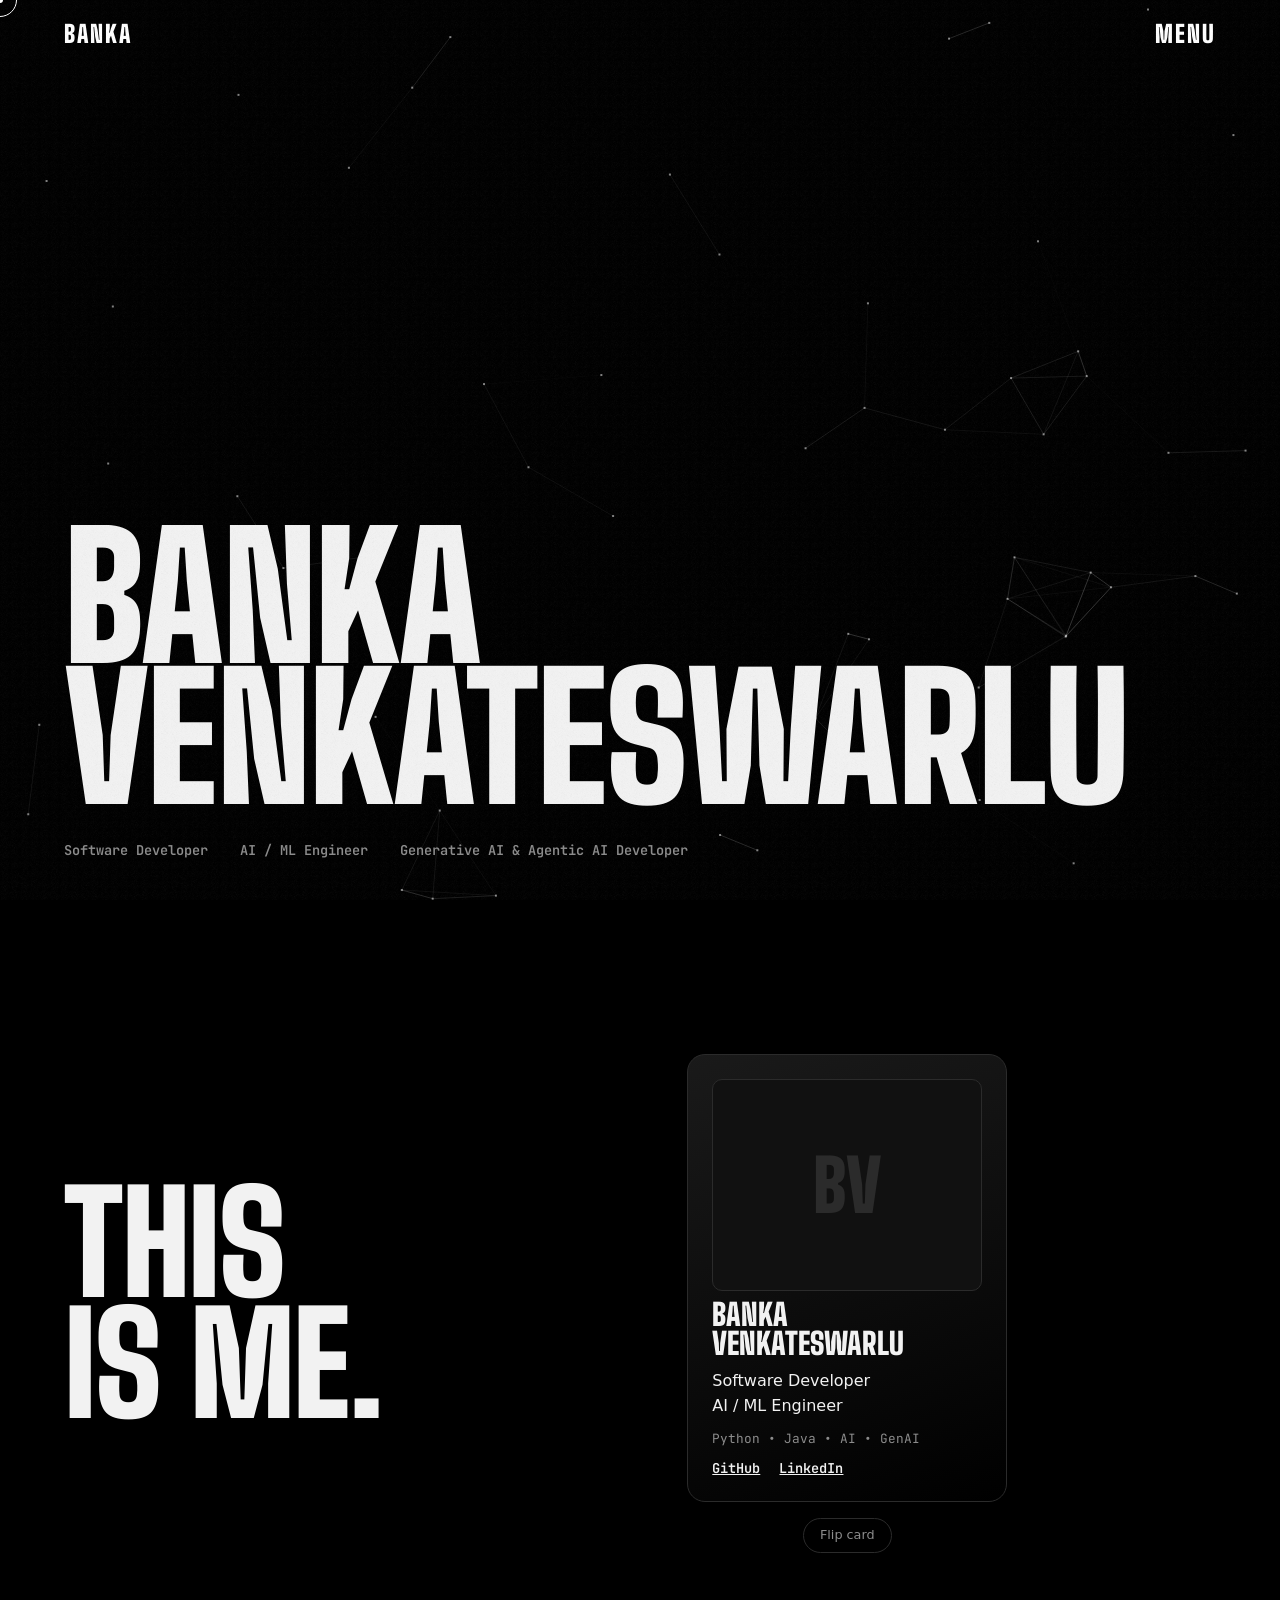
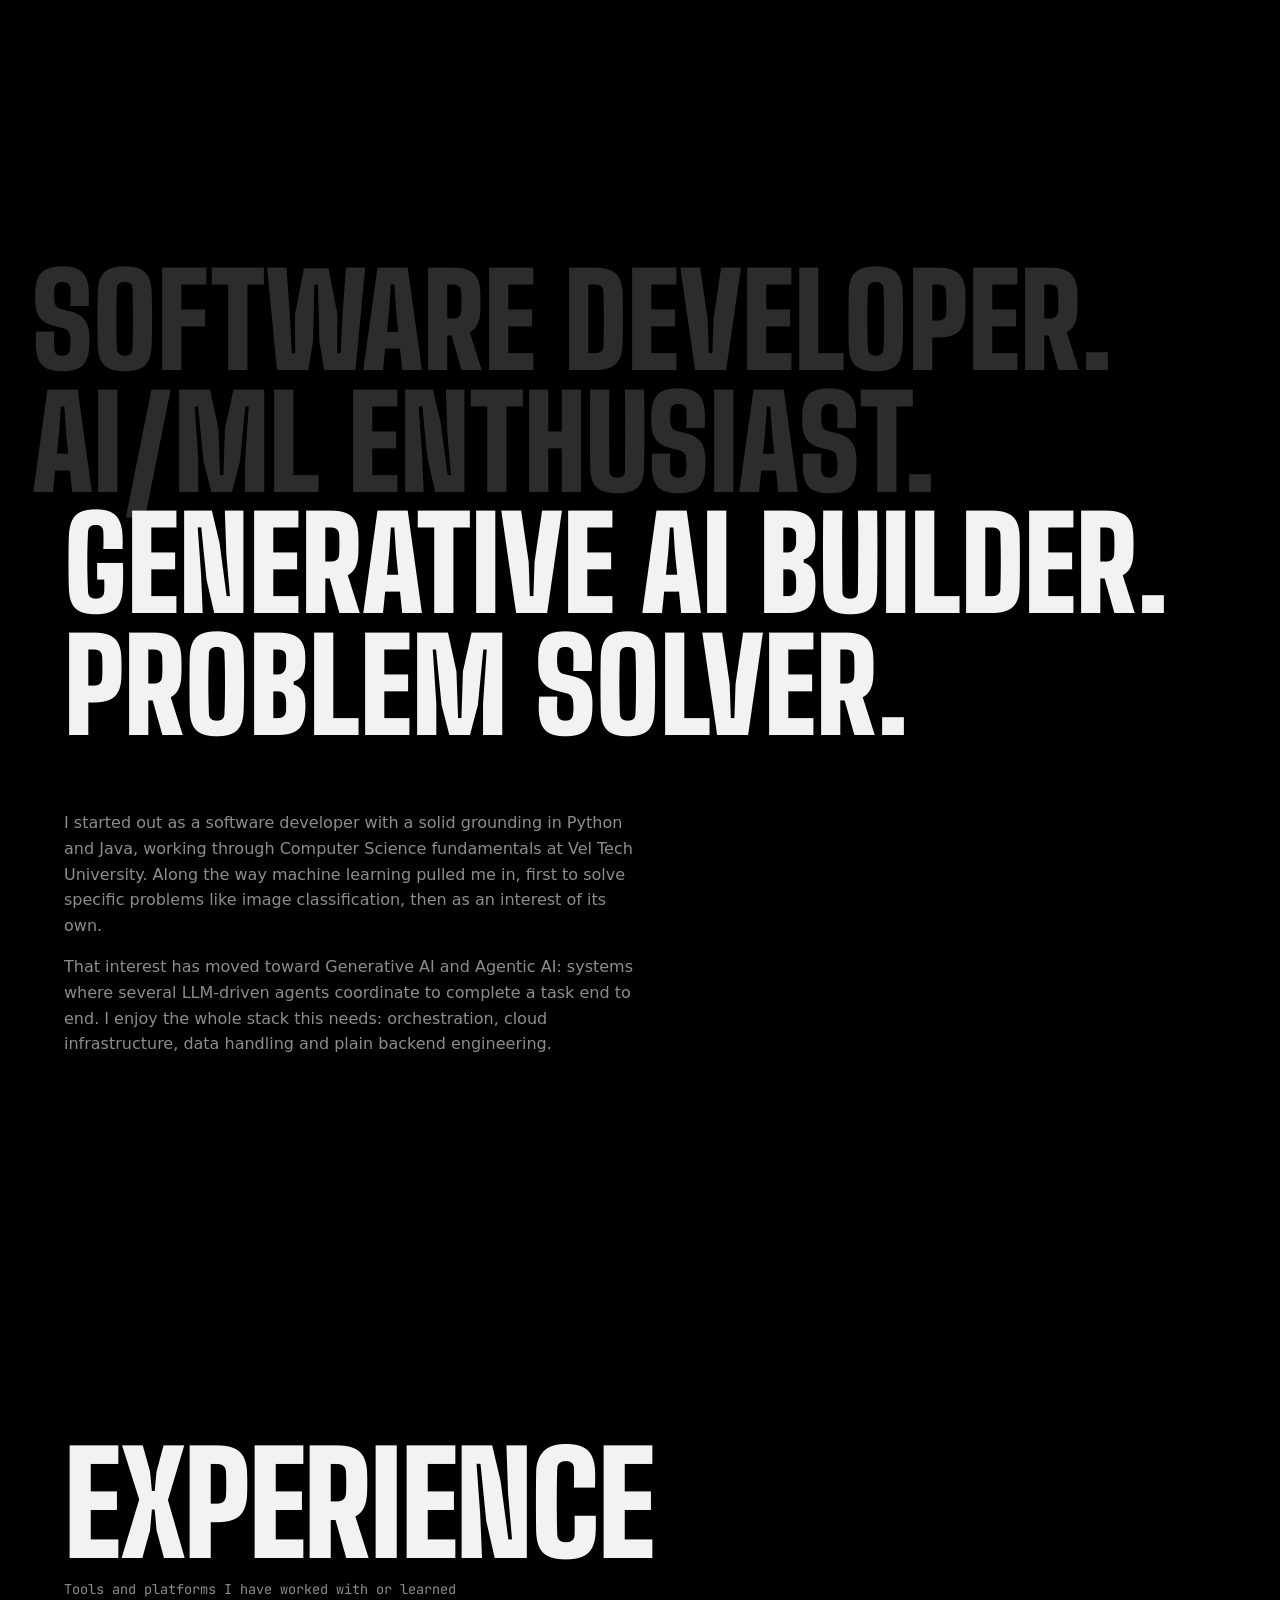
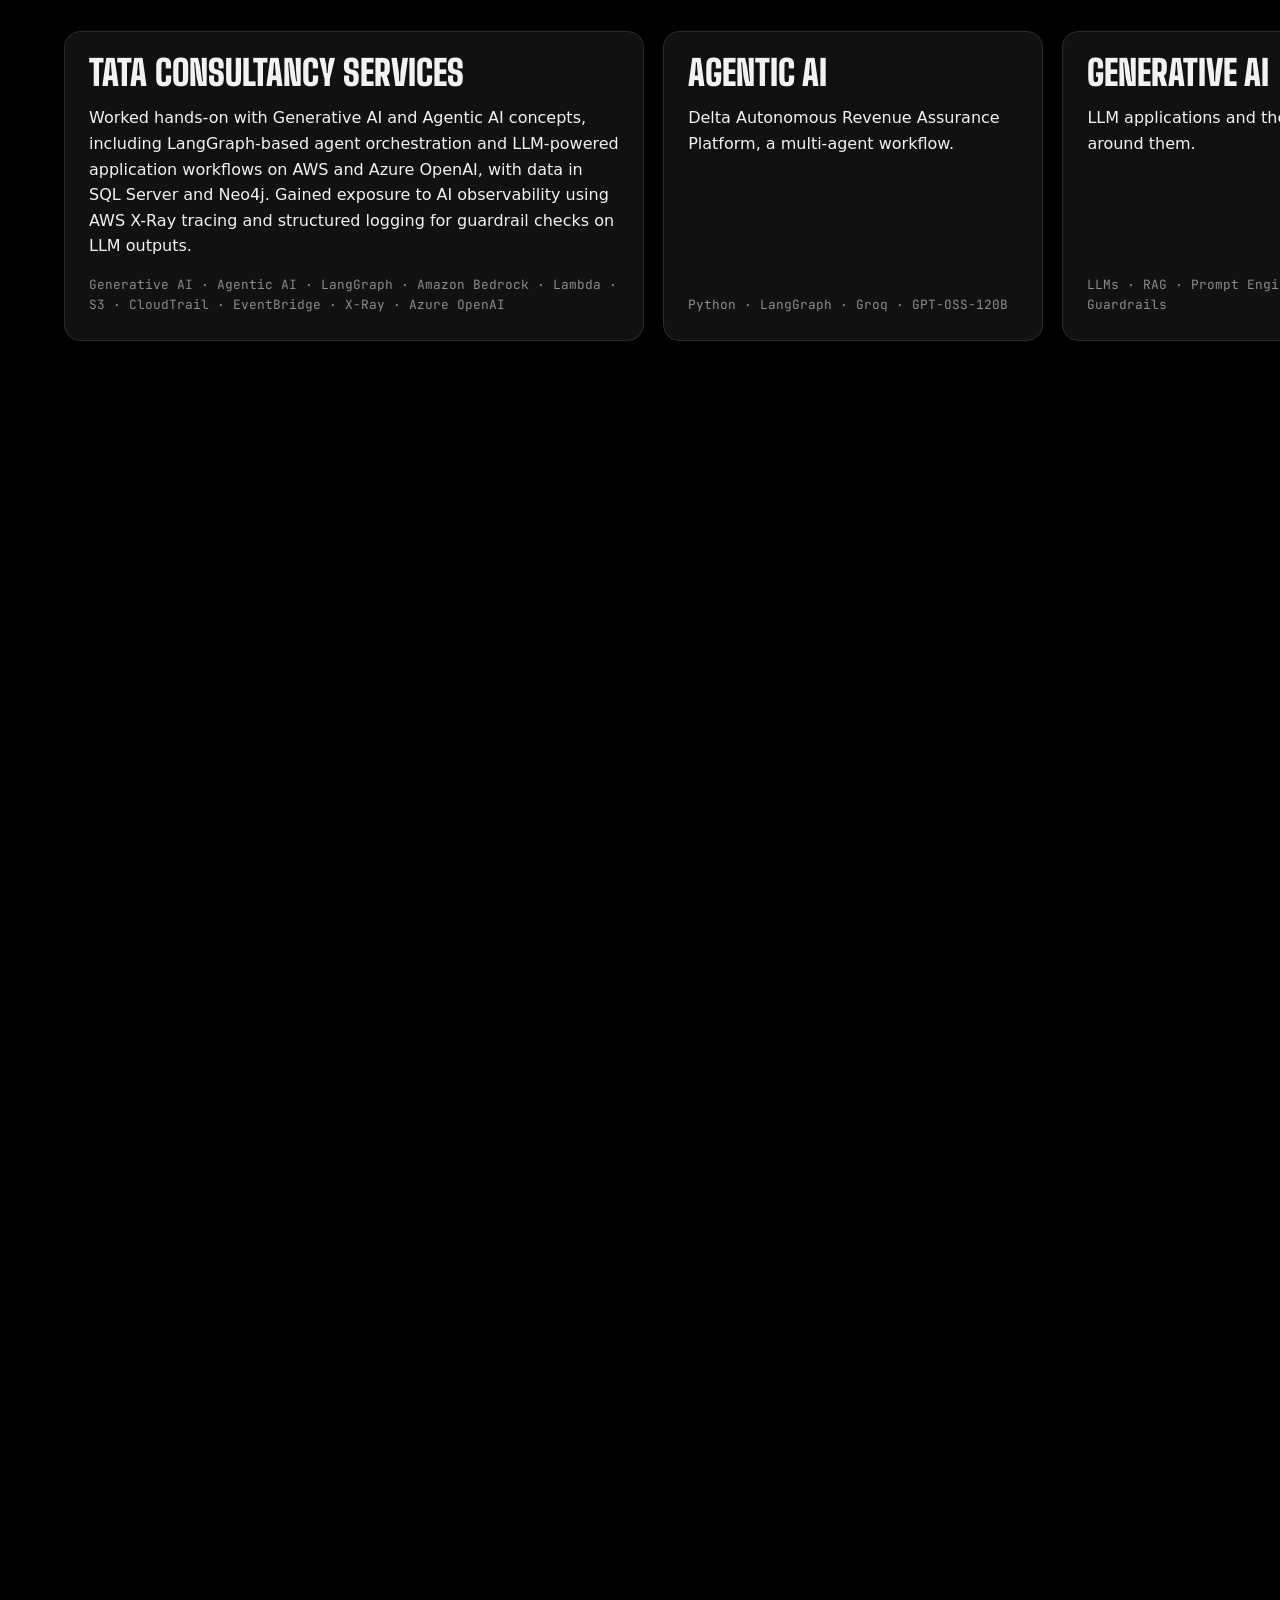
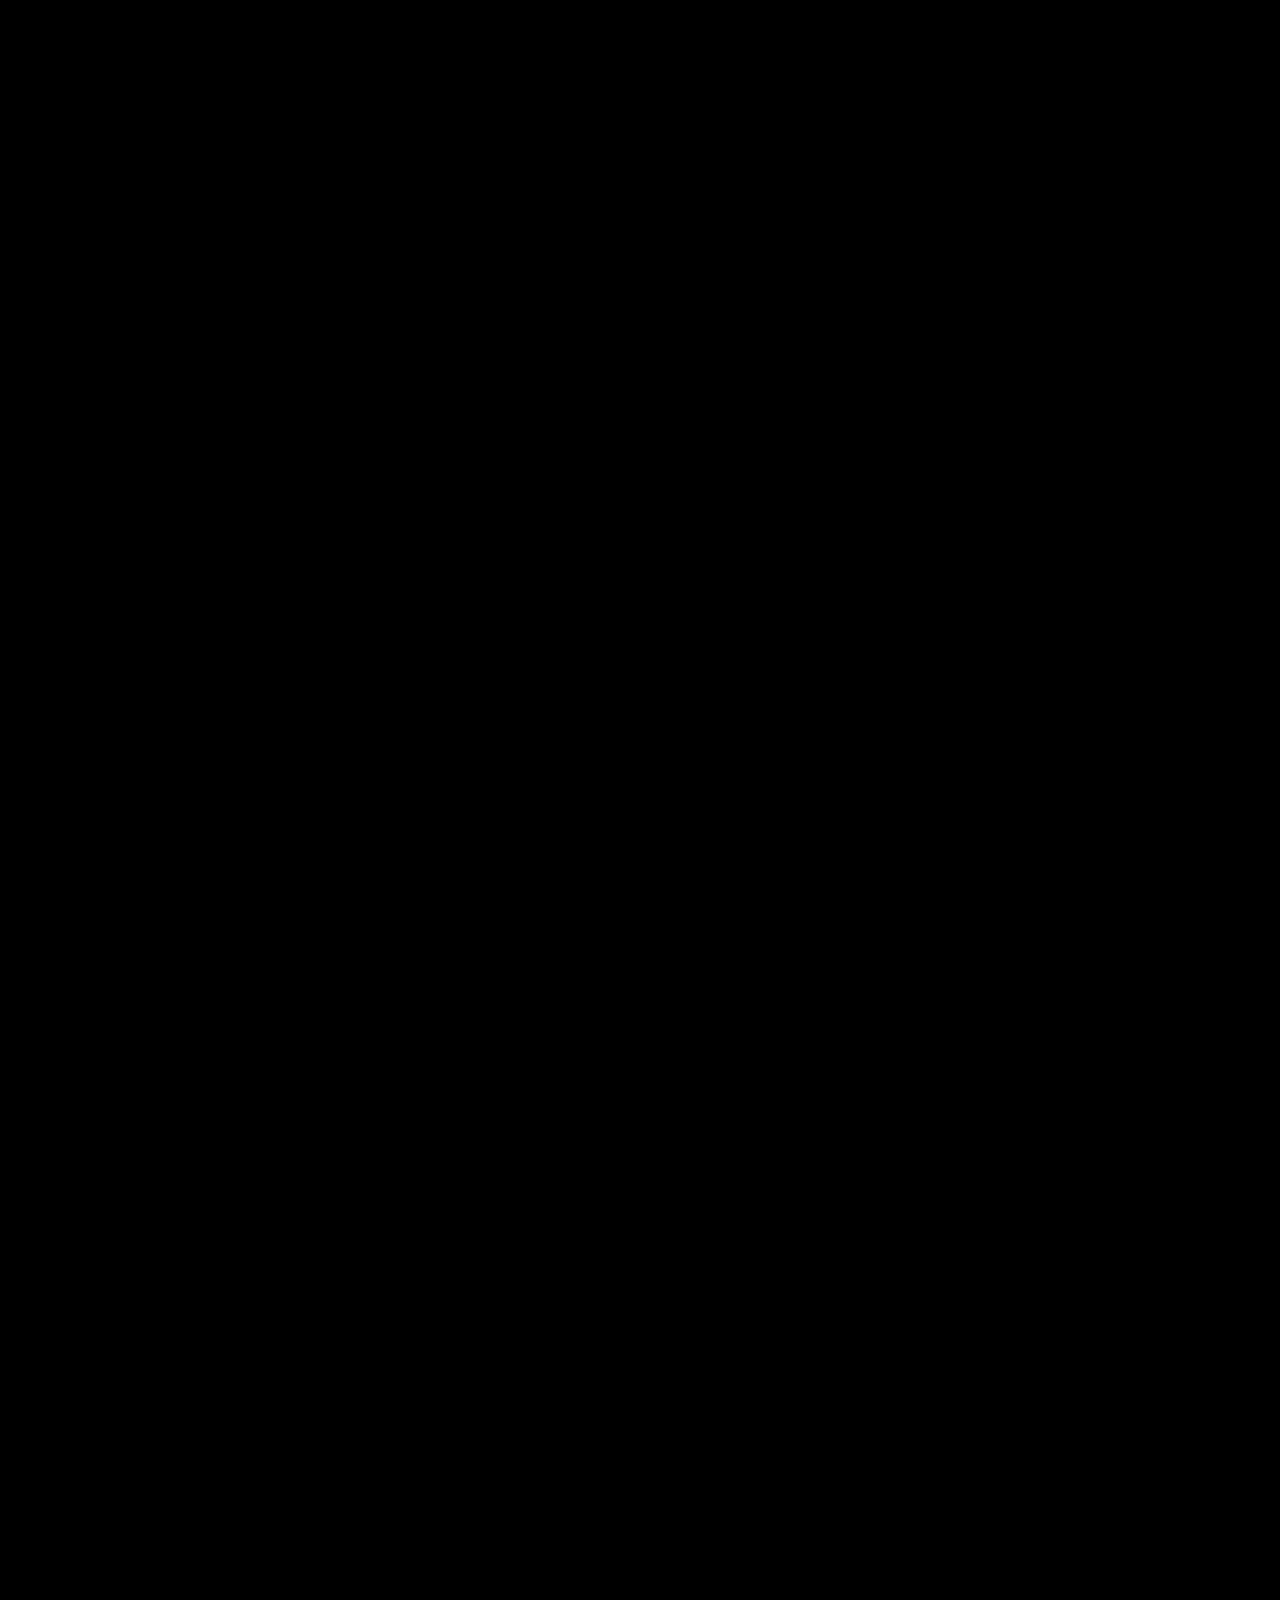
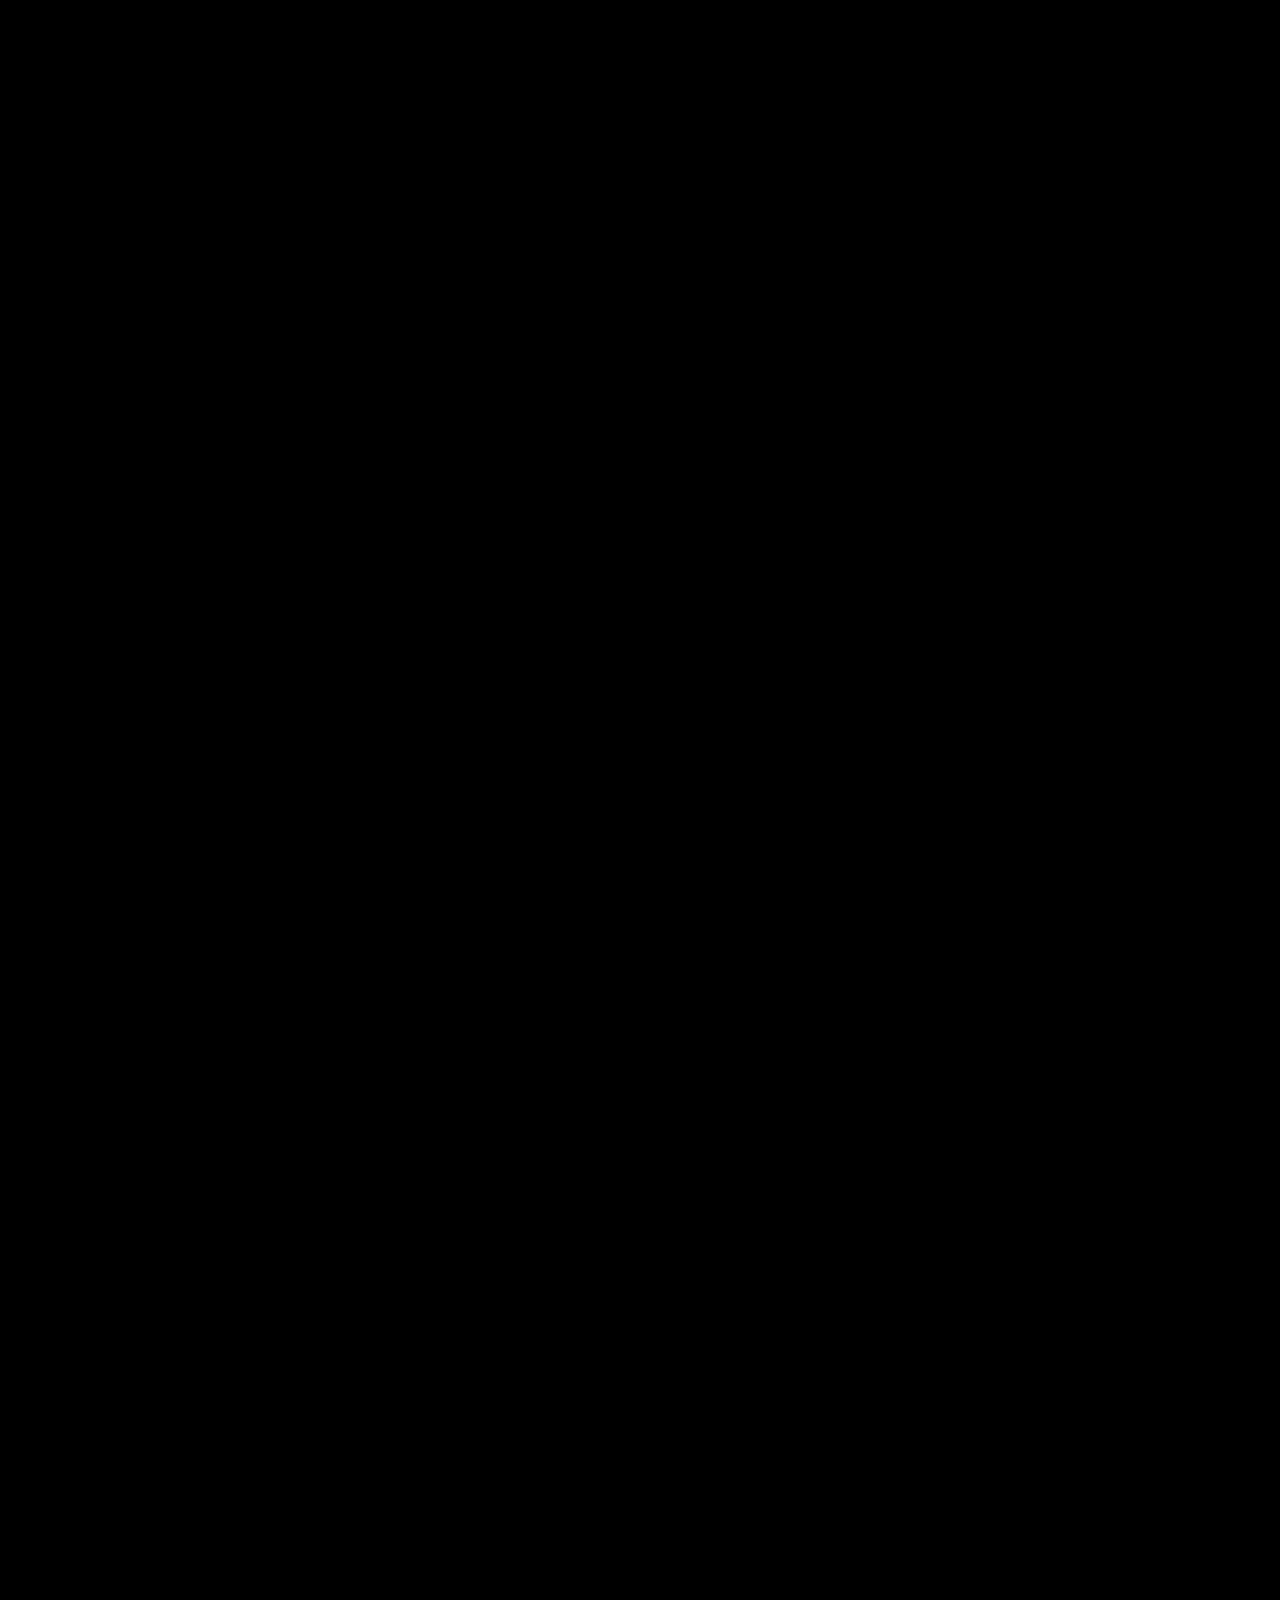
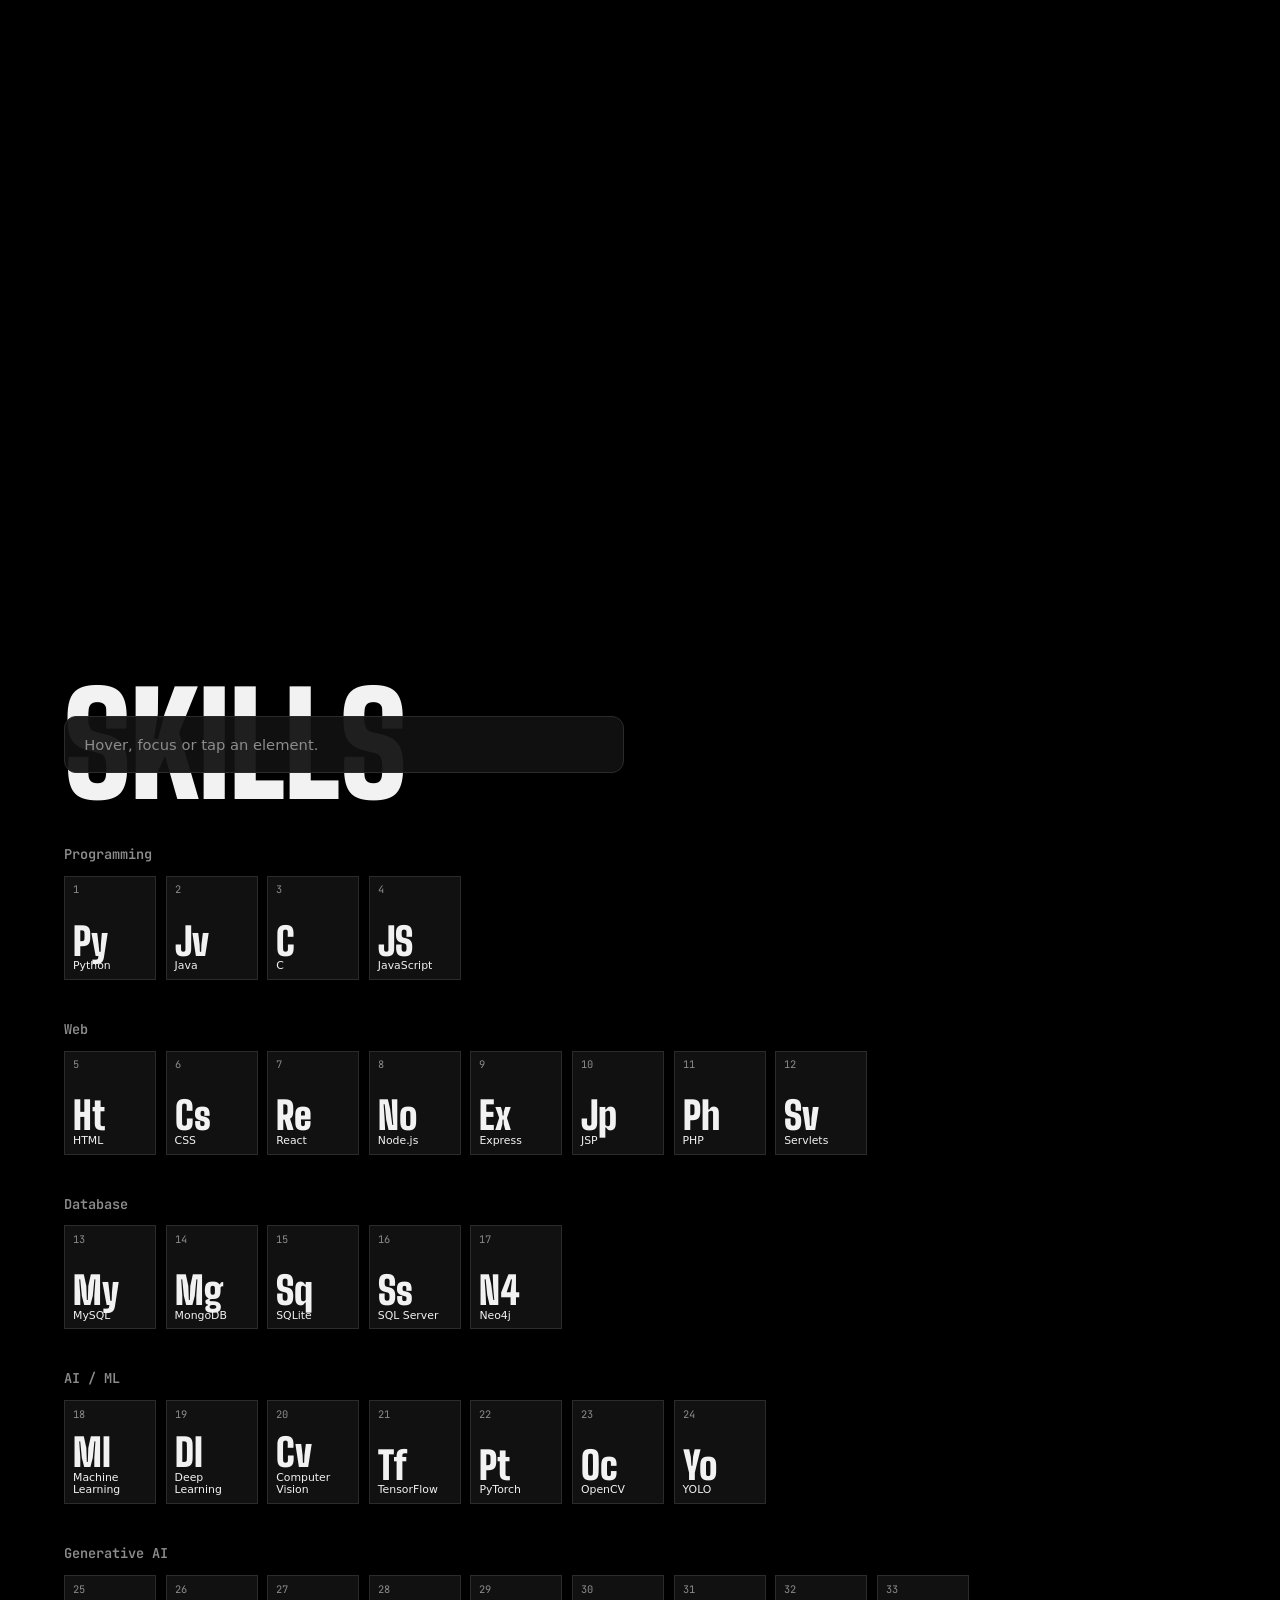
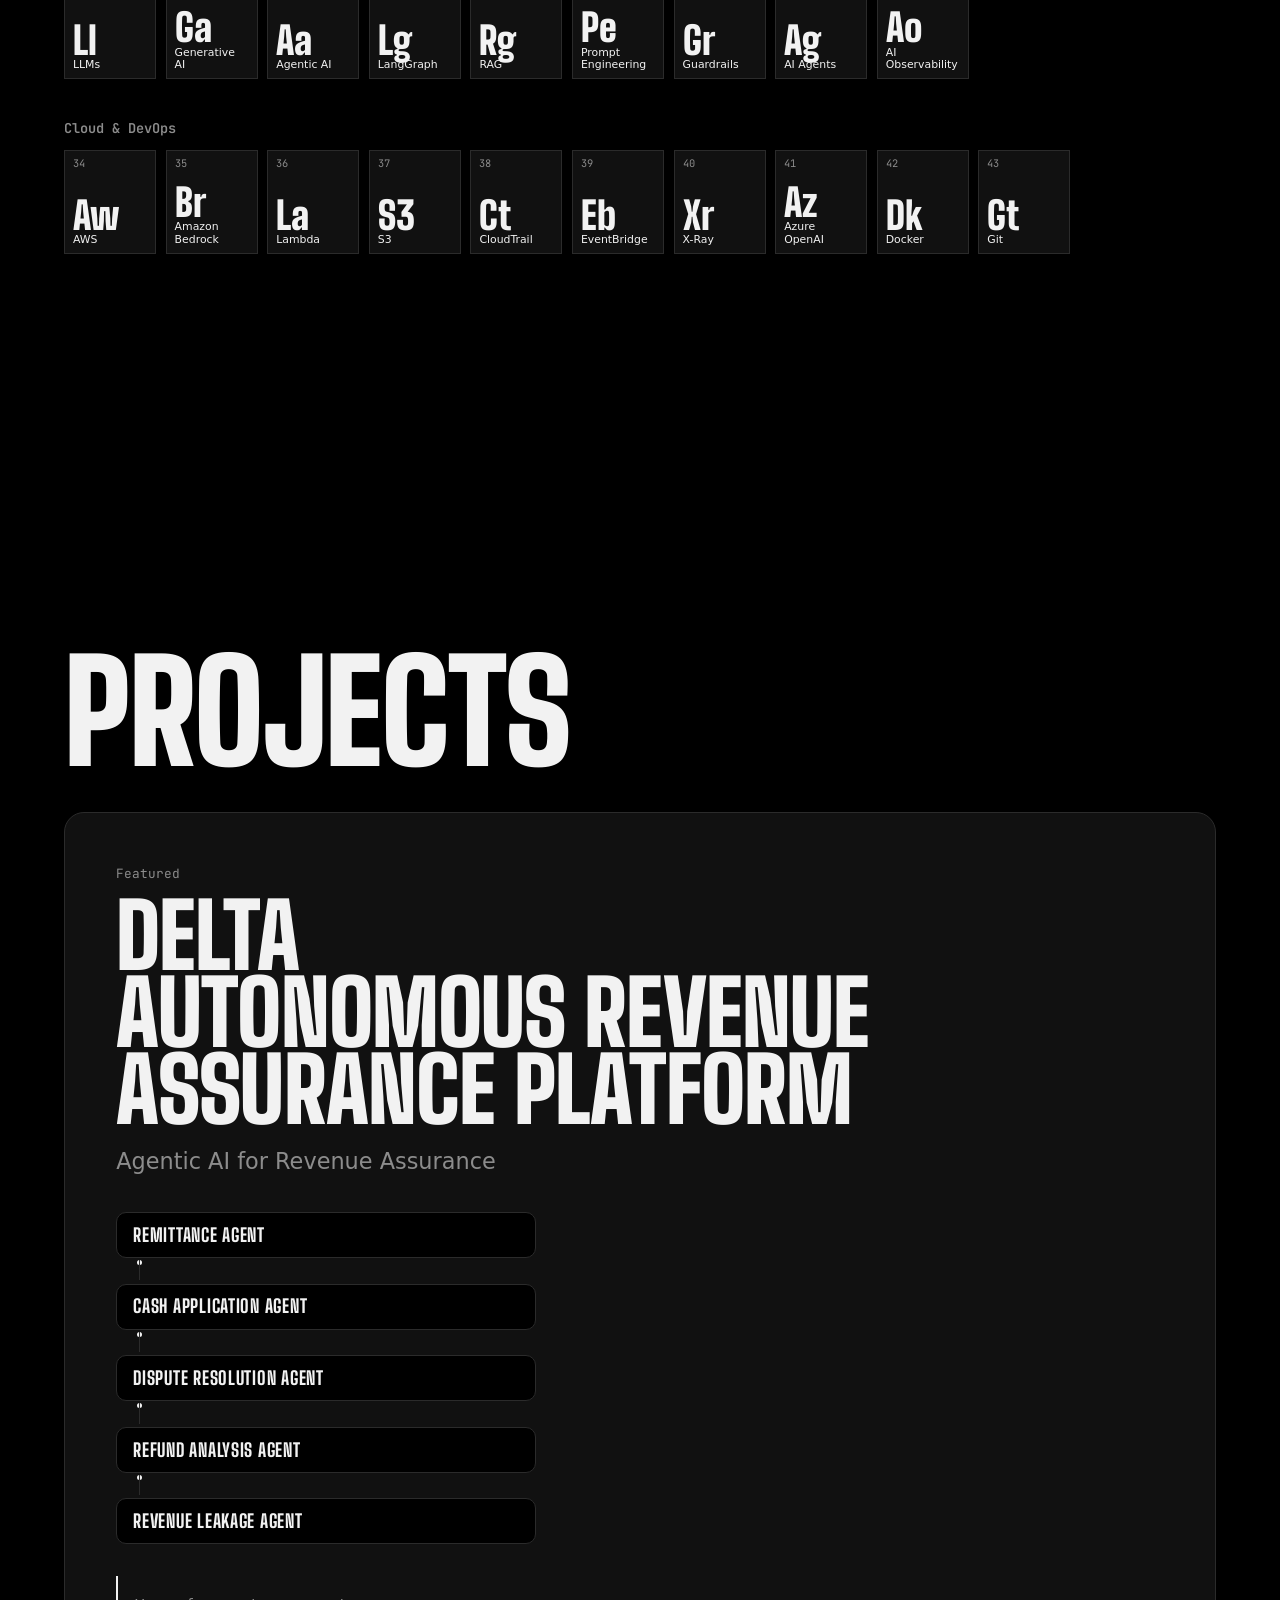
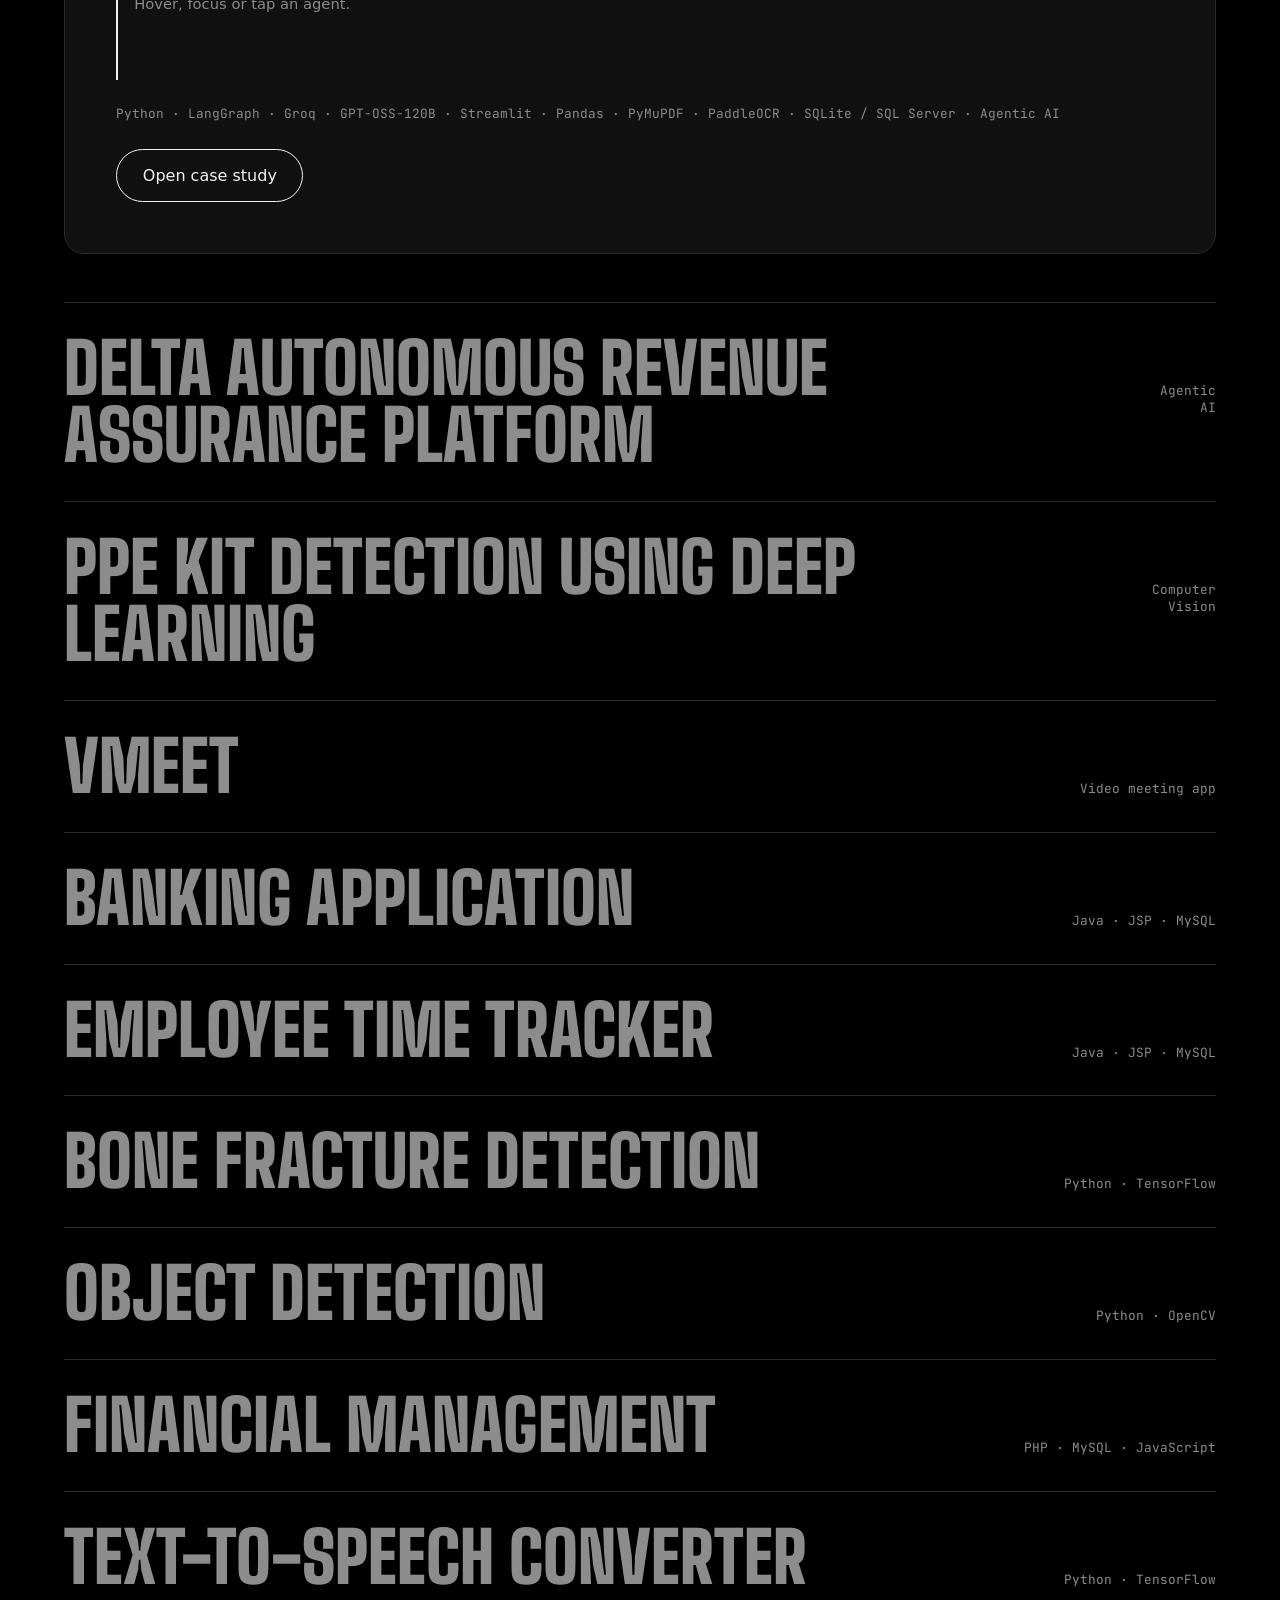
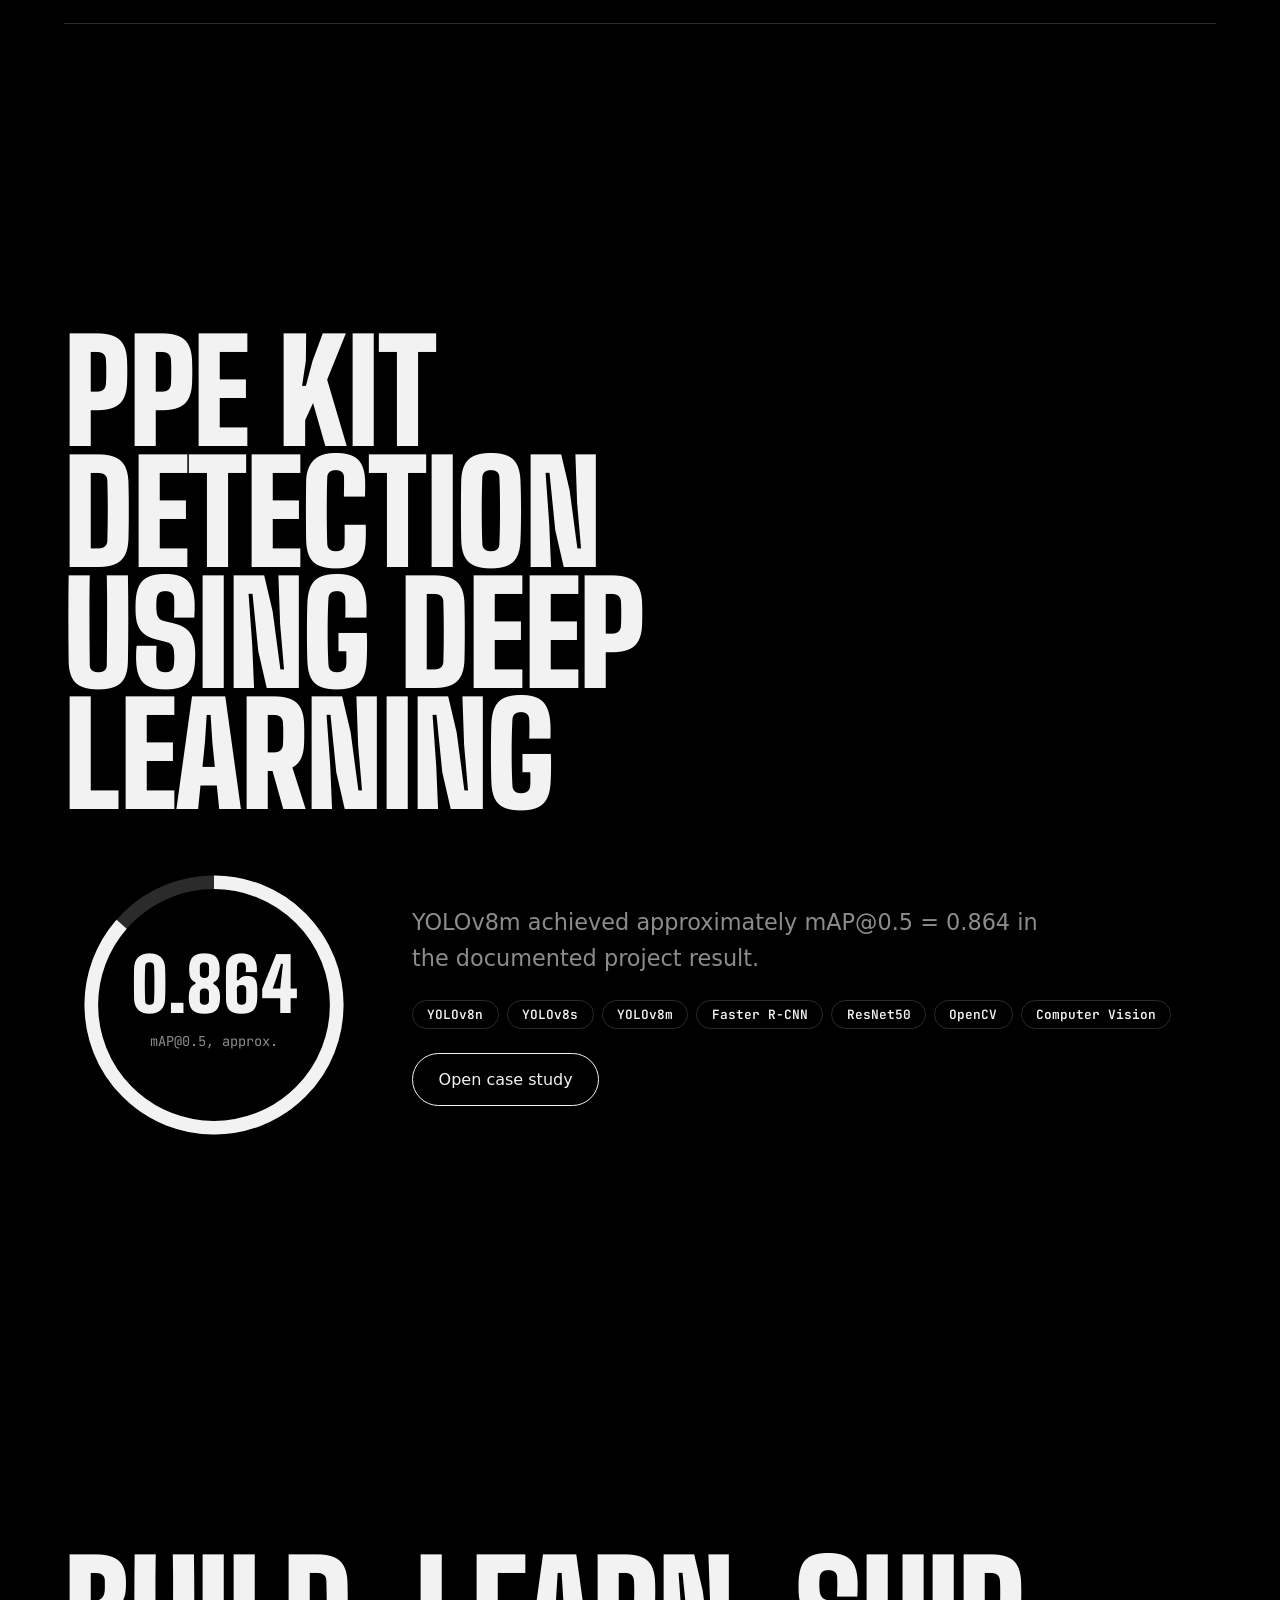
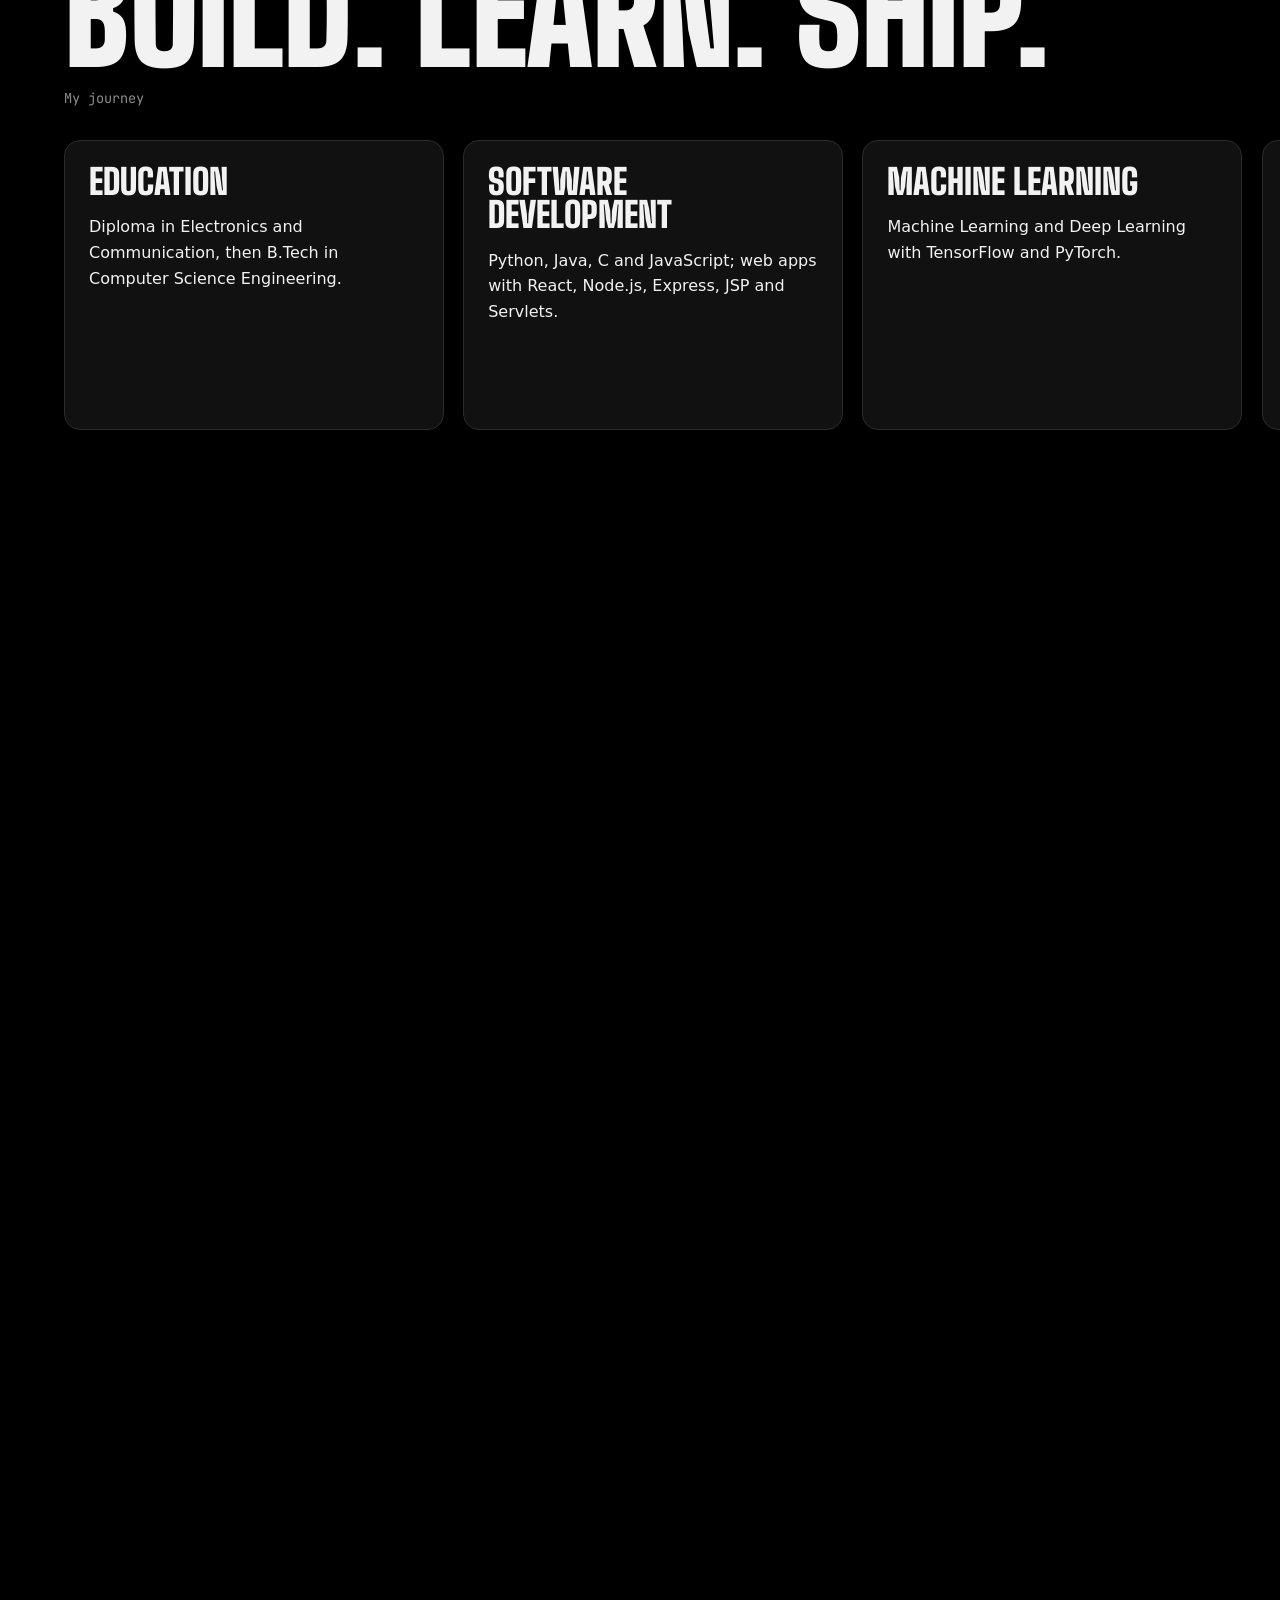
==== commit 4d797a2a: "Update index.html" ====
--- a/index.html
+++ b/index.html
@@ -1,1414 +1,709 @@
 <!DOCTYPE html>
 <html lang="en">
 <head>
-<meta charset="UTF-8">
-<meta name="viewport" content="width=device-width, initial-scale=1.0">
-<title>Banka Venkateswarlu — Software Developer &amp; AI/ML Engineer</title>
-<meta name="description" content="Portfolio of Banka Venkateswarlu — Software Developer and AI/ML Engineer building Generative AI, Agentic AI, and cloud-native applications with Python, Java and LangGraph.">
-<meta name="author" content="Banka Venkateswarlu">
-<meta name="theme-color" content="#0a0b0f">
+<meta charset="utf-8">
+<meta name="viewport" content="width=device-width,initial-scale=1">
+<title>Banka Venkateswarlu | Software Developer, AI/ML Engineer, Generative AI &amp; Agentic AI</title>
+<meta name="description" content="Portfolio of Banka Venkateswarlu, a software developer and AI/ML engineer building Generative AI and Agentic AI applications with Python, Java, LangGraph and cloud AI.">
+<meta name="theme-color" content="#000000">
 <meta property="og:type" content="website">
-<meta property="og:title" content="Banka Venkateswarlu — Software Developer & AI/ML Engineer">
-<meta property="og:description" content="Software Developer and AI/ML Engineer building Generative AI, Agentic AI and cloud-native applications.">
 <meta property="og:image" content="photo1.jpg">
-<meta name="twitter:card" content="summary">
-<meta name="twitter:title" content="Banka Venkateswarlu — Software Developer & AI/ML Engineer">
-<meta name="twitter:description" content="Software Developer and AI/ML Engineer building Generative AI, Agentic AI and cloud-native applications.">
-<link rel="icon" href="data:image/svg+xml,%3Csvg xmlns='http://www.w3.org/2000/svg' viewBox='0 0 100 100'%3E%3Crect width='100' height='100' rx='22' fill='%236a5cff'/%3E%3Ctext x='50' y='67' font-size='44' font-family='Arial,sans-serif' font-weight='700' fill='white' text-anchor='middle'%3EBV%3C/text%3E%3C/svg%3E">
+<meta property="og:title" content="Banka Venkateswarlu | Software Developer &amp; AI/ML Engineer">
+<meta property="og:description" content="Generative AI, Agentic AI and software development. Featured project: Delta Autonomous Revenue Assurance Platform.">
+<link rel="icon" href="data:image/svg+xml,%3Csvg xmlns='http://www.w3.org/2000/svg' viewBox='0 0 32 32'%3E%3Crect width='32' height='32' fill='%23000'/%3E%3Ctext x='16' y='24' font-size='22' font-family='sans-serif' font-weight='900' fill='%23fff' text-anchor='middle'%3EB%3C/text%3E%3C/svg%3E">
 <link rel="preconnect" href="https://fonts.googleapis.com">
 <link rel="preconnect" href="https://fonts.gstatic.com" crossorigin>
-<link href="https://fonts.googleapis.com/css2?family=Space+Grotesk:wght@500;600;700&family=Inter:wght@400;500;600;700&display=swap" rel="stylesheet">
-<link href='https://unpkg.com/boxicons@2.1.4/css/boxicons.min.css' rel='stylesheet'>
-<link rel="stylesheet" href="https://cdnjs.cloudflare.com/ajax/libs/font-awesome/6.4.0/css/all.min.css">
+<link rel="stylesheet" href="https://fonts.googleapis.com/css2?family=Big+Shoulders+Display:wght@800;900&amp;family=JetBrains+Mono:wght@400;600&amp;display=swap">
 <style>
-/* ===================== Tokens ===================== */
-:root{
-  --bg:#0a0b0f;
-  --bg-soft:#0e1017;
-  --surface:#141722;
-  --surface-2:#191d2a;
-  --border:rgba(255,255,255,.08);
-  --border-strong:rgba(255,255,255,.16);
-  --text:#eef0f5;
-  --text-muted:#9aa1b4;
-  --text-faint:#666e82;
-  --primary:#6a5cff;
-  --primary-soft:rgba(106,92,255,.12);
-  --accent:#ff8a5b;
-  --accent-soft:rgba(255,138,91,.12);
-  --cyan:#3fd0e8;
-  --ok:#39d98a;
-  --radius-s:8px;
-  --radius-m:14px;
-  --radius-l:22px;
-  --shadow:0 10px 30px -12px rgba(0,0,0,.5);
-  --maxw:1180px;
-  --nav-h:72px;
-  --ease:cubic-bezier(.22,.75,.2,1);
-}
-
-*,*::before,*::after{box-sizing:border-box;}
-html{scroll-behavior:smooth;}
-body{
-  margin:0;
-  background:var(--bg);
-  color:var(--text);
-  font-family:'Inter',-apple-system,BlinkMacSystemFont,'Segoe UI',sans-serif;
-  line-height:1.65;
-  -webkit-font-smoothing:antialiased;
-  overflow-x:hidden;
-}
-h1,h2,h3,h4,.font-display{font-family:'Space Grotesk',sans-serif;letter-spacing:-.01em;}
-h1,h2,h3,h4{color:var(--text);font-weight:600;margin:0;}
-p{margin:0;}
-a{color:inherit;text-decoration:none;}
-img{max-width:100%;display:block;}
-ul{margin:0;padding:0;list-style:none;}
-button{font:inherit;color:inherit;background:none;border:none;cursor:pointer;}
-section{padding:120px 24px;max-width:var(--maxw);margin:0 auto;}
-.container-inner{max-width:var(--maxw);margin:0 auto;}
-
-::selection{background:var(--primary);color:#fff;}
-
-/* Focus visibility for accessibility */
-a:focus-visible,button:focus-visible,input:focus-visible,textarea:focus-visible,[tabindex]:focus-visible{
-  outline:2px solid var(--accent);
-  outline-offset:3px;
-  border-radius:4px;
-}
-
-/* Skip link */
-.skip-link{
-  position:absolute;left:16px;top:-60px;
-  background:var(--accent);color:#1a1200;padding:10px 18px;border-radius:var(--radius-s);
-  font-weight:600;z-index:2000;transition:top .2s var(--ease);
-}
-.skip-link:focus{top:16px;}
-
-/* Reduced motion */
-@media (prefers-reduced-motion: reduce){
-  *,*::before,*::after{animation-duration:.001ms !important;animation-iteration-count:1 !important;transition-duration:.001ms !important;scroll-behavior:auto !important;}
-}
-
-/* Background circuit texture */
-body::before{
-  content:'';
-  position:fixed;inset:0;z-index:-2;
-  background-image:
-    radial-gradient(circle at 15% 10%, rgba(106,92,255,.10), transparent 40%),
-    radial-gradient(circle at 85% 25%, rgba(255,138,91,.08), transparent 40%),
-    radial-gradient(circle at 50% 90%, rgba(63,208,232,.06), transparent 45%);
-}
-body::after{
-  content:'';
-  position:fixed;inset:0;z-index:-1;
-  background-image:linear-gradient(rgba(255,255,255,.025) 1px, transparent 1px),
-                    linear-gradient(90deg, rgba(255,255,255,.025) 1px, transparent 1px);
-  background-size:42px 42px;
-  mask-image:radial-gradient(ellipse 90% 60% at 50% 0%, black 40%, transparent 90%);
-}
-
-/* ===================== Header / Nav ===================== */
-header{
-  position:fixed;top:0;left:0;width:100%;z-index:1000;
-  height:var(--nav-h);
-  display:flex;align-items:center;
-  background:rgba(10,11,15,.7);
-  backdrop-filter:blur(14px) saturate(140%);
-  -webkit-backdrop-filter:blur(14px) saturate(140%);
-  border-bottom:1px solid var(--border);
-  transition:background .3s var(--ease);
-}
-.nav-wrap{
-  width:100%;max-width:var(--maxw);margin:0 auto;padding:0 24px;
-  display:flex;align-items:center;justify-content:space-between;
-}
-.brand{
-  font-family:'Space Grotesk',sans-serif;font-weight:700;font-size:1.15rem;
-  display:flex;align-items:center;gap:10px;
-}
-.brand-mark{
-  width:34px;height:34px;border-radius:9px;
-  background:linear-gradient(135deg,var(--primary),var(--accent));
-  display:flex;align-items:center;justify-content:center;font-size:.85rem;color:#fff;font-weight:700;
-}
-nav.primary-nav{display:flex;align-items:center;gap:2px;}
-nav.primary-nav a{
-  position:relative;padding:9px 16px;font-size:.95rem;font-weight:500;color:var(--text-muted);
-  border-radius:999px;transition:color .25s var(--ease);
-}
-nav.primary-nav a:hover{color:var(--text);}
-nav.primary-nav a.is-active{color:var(--text);}
-nav.primary-nav a.is-active::after{
-  content:'';position:absolute;left:16px;right:16px;bottom:2px;height:2px;border-radius:2px;
-  background:linear-gradient(90deg,var(--primary),var(--accent));
-}
-.nav-actions{display:flex;align-items:center;gap:10px;}
-.icon-link{
-  width:38px;height:38px;border-radius:50%;display:flex;align-items:center;justify-content:center;
-  color:var(--text-muted);border:1px solid var(--border);transition:all .25s var(--ease);
-}
-.icon-link:hover{color:#fff;border-color:var(--border-strong);background:var(--surface-2);transform:translateY(-2px);}
-.nav-toggle{
-  display:none;width:42px;height:42px;border-radius:10px;border:1px solid var(--border);
-  align-items:center;justify-content:center;font-size:1.3rem;color:var(--text);
-}
-@media (max-width:860px){
-  nav.primary-nav{
-    position:fixed;top:var(--nav-h);left:0;right:0;bottom:0;
-    background:var(--bg-soft);
-    flex-direction:column;align-items:stretch;gap:0;padding:18px;
-    transform:translateX(100%);transition:transform .35s var(--ease);
-    overflow-y:auto;
-  }
-  nav.primary-nav.is-open{transform:translateX(0);}
-  nav.primary-nav a{padding:16px 10px;font-size:1.1rem;border-bottom:1px solid var(--border);border-radius:0;}
-  nav.primary-nav a.is-active::after{display:none;}
-  nav.primary-nav a.is-active{color:var(--accent);}
-  .nav-toggle{display:flex;}
-}
-
-/* ===================== Buttons ===================== */
-.btn{
-  display:inline-flex;align-items:center;gap:9px;
-  padding:13px 24px;border-radius:999px;font-weight:600;font-size:.96rem;
-  transition:transform .25s var(--ease), box-shadow .25s var(--ease), background .25s var(--ease), border-color .25s var(--ease);
-  border:1px solid transparent;white-space:nowrap;
-}
-.btn-primary{background:linear-gradient(135deg,var(--primary),#8b7dff);color:#fff;box-shadow:0 8px 24px -8px rgba(106,92,255,.6);}
-.btn-primary:hover{transform:translateY(-3px);box-shadow:0 14px 30px -10px rgba(106,92,255,.7);}
-.btn-outline{border-color:var(--border-strong);color:var(--text);}
-.btn-outline:hover{border-color:var(--accent);color:var(--accent);transform:translateY(-3px);}
-.btn-ghost{color:var(--text-muted);}
-.btn-ghost:hover{color:var(--text);}
-.btn-sm{padding:9px 16px;font-size:.85rem;}
-
-/* ===================== Hero ===================== */
-.hero{
-  min-height:100vh;display:flex;align-items:center;
-  padding-top:calc(var(--nav-h) + 40px);
-  max-width:var(--maxw);margin:0 auto;padding-left:24px;padding-right:24px;
-}
-.hero-grid{display:grid;grid-template-columns:1.1fr .9fr;gap:60px;align-items:center;width:100%;}
-.eyebrow-row{display:flex;align-items:center;gap:10px;margin-bottom:22px;color:var(--text-muted);font-size:.92rem;}
-.status-dot{width:8px;height:8px;border-radius:50%;background:var(--ok);box-shadow:0 0 0 4px rgba(57,217,138,.15);}
-.hero h1{font-size:clamp(2.3rem,5vw,3.4rem);line-height:1.1;margin-bottom:18px;}
-.hero h1 .accent-text{background:linear-gradient(120deg,var(--primary),var(--accent));-webkit-background-clip:text;background-clip:text;color:transparent;}
-.role-line{
-  font-family:'Space Grotesk',sans-serif;font-size:clamp(1.05rem,2vw,1.35rem);color:var(--text-muted);margin-bottom:22px;
-  min-height:1.6em;
-}
-.role-line .cursor{display:inline-block;width:2px;height:1em;background:var(--accent);margin-left:2px;vertical-align:-2px;animation:blink 1s step-end infinite;}
-@keyframes blink{50%{opacity:0;}}
-.hero-intro{color:var(--text-muted);font-size:1.05rem;max-width:56ch;margin-bottom:34px;}
-.hero-ctas{display:flex;flex-wrap:wrap;gap:14px;margin-bottom:34px;}
-.hero-socials{display:flex;gap:12px;}
-
-/* Hero agent-graph visual */
-.hero-visual{position:relative;display:flex;align-items:center;justify-content:center;}
-.graph-card{
-  position:relative;width:100%;aspect-ratio:1/1;max-width:420px;
-  border:1px solid var(--border);border-radius:var(--radius-l);
-  background:linear-gradient(160deg,var(--surface),var(--bg-soft));
-  box-shadow:var(--shadow);overflow:hidden;
-}
-.graph-card svg{width:100%;height:100%;}
-.graph-node-label{
-  position:absolute;font-size:.68rem;font-family:'Space Grotesk',sans-serif;color:var(--text-muted);
-  background:rgba(10,11,15,.75);padding:3px 8px;border-radius:6px;border:1px solid var(--border);
-  transform:translate(-50%,-50%);pointer-events:none;white-space:nowrap;
-}
-@media (max-width:980px){
-  .hero-grid{grid-template-columns:1fr;text-align:center;}
-  .eyebrow-row,.hero-ctas,.hero-socials{justify-content:center;}
-  .hero-intro{margin-left:auto;margin-right:auto;}
-  .hero-visual{order:-1;margin-bottom:10px;}
-  .graph-card{max-width:300px;}
-}
-
-/* ===================== Section headers ===================== */
-.section-head{margin-bottom:56px;max-width:640px;}
-.section-kicker{display:flex;align-items:center;gap:10px;color:var(--accent);font-weight:600;font-size:.85rem;margin-bottom:12px;}
-.section-kicker::before{content:'';width:22px;height:2px;background:var(--accent);border-radius:2px;}
-.section-head h2{font-size:clamp(1.7rem,3.4vw,2.3rem);margin-bottom:14px;}
-.section-head p{color:var(--text-muted);font-size:1.02rem;}
-.section-head.centered{margin-left:auto;margin-right:auto;text-align:center;}
-.section-head.centered .section-kicker{justify-content:center;}
-.section-head.centered .section-kicker::before{display:none;}
-
-/* ===================== Reveal ===================== */
-.reveal{opacity:0;transform:translateY(22px);transition:opacity .7s var(--ease),transform .7s var(--ease);}
-.reveal.is-visible{opacity:1;transform:translateY(0);}
-
-/* ===================== About ===================== */
-.about-grid{display:grid;grid-template-columns:.8fr 1.2fr;gap:56px;align-items:start;}
-.about-photo-wrap{position:relative;}
-.about-photo{
-  width:100%;aspect-ratio:1/1;object-fit:cover;border-radius:var(--radius-l);
-  border:1px solid var(--border-strong);
-}
-.about-photo-glow{
-  position:absolute;inset:-14px;z-index:-1;border-radius:calc(var(--radius-l) + 14px);
-  background:linear-gradient(140deg,var(--primary-soft),var(--accent-soft));filter:blur(20px);
-}
-.about-text p{color:var(--text-muted);margin-bottom:16px;}
-.about-text p:last-of-type{margin-bottom:0;}
-.focus-box{
-  margin-top:30px;padding:24px;border-radius:var(--radius-m);
-  background:var(--surface);border:1px solid var(--border);
-}
-.focus-box h3{font-size:1rem;margin-bottom:16px;display:flex;align-items:center;gap:8px;}
-.focus-box h3 i{color:var(--accent);}
-.focus-tags{display:flex;flex-wrap:wrap;gap:10px;}
-.focus-tag{
-  font-size:.85rem;padding:7px 14px;border-radius:999px;border:1px solid var(--border-strong);
-  color:var(--text-muted);transition:all .25s var(--ease);
-}
-.focus-tag:hover{color:var(--text);border-color:var(--primary);background:var(--primary-soft);}
-@media (max-width:860px){.about-grid{grid-template-columns:1fr;}.about-photo-wrap{max-width:260px;margin:0 auto;}}
-
-/* ===================== Timeline (Experience + Education) ===================== */
-.timeline-list{display:flex;flex-direction:column;gap:0;position:relative;padding-left:36px;}
-.timeline-list::before{content:'';position:absolute;left:9px;top:6px;bottom:6px;width:2px;background:linear-gradient(var(--primary),var(--accent));}
-.t-item{position:relative;padding-bottom:38px;}
-.t-item:last-child{padding-bottom:0;}
-.t-dot{
-  position:absolute;left:-36px;top:4px;width:20px;height:20px;border-radius:50%;
-  background:var(--bg);border:3px solid var(--primary);
-}
-.t-card{
-  background:var(--surface);border:1px solid var(--border);border-radius:var(--radius-m);
-  padding:22px 26px;transition:border-color .25s var(--ease),transform .25s var(--ease);
-}
-.t-card:hover{border-color:var(--border-strong);transform:translateX(4px);}
-.t-card .t-org{color:var(--primary);font-weight:600;margin-bottom:4px;font-family:'Space Grotesk',sans-serif;}
-.t-card .t-date{color:var(--text-faint);font-size:.85rem;margin-bottom:10px;display:block;}
-.t-card p{color:var(--text-muted);font-size:.96rem;}
-.t-card .t-tags{display:flex;flex-wrap:wrap;gap:8px;margin-top:14px;}
-.t-card .t-tags span{font-size:.75rem;padding:4px 10px;border-radius:6px;background:var(--surface-2);color:var(--text-muted);border:1px solid var(--border);}
-
-/* ===================== Skills ===================== */
-.skills-categories{display:flex;flex-direction:column;gap:34px;}
-.skill-cat-title{font-size:.85rem;font-weight:600;color:var(--text-faint);text-transform:none;margin-bottom:16px;display:flex;align-items:center;gap:10px;}
-.skill-cat-title::after{content:'';flex:1;height:1px;background:var(--border);}
-.skill-grid{display:grid;grid-template-columns:repeat(auto-fill,minmax(150px,1fr));gap:12px;}
-.skill-chip{
-  display:flex;align-items:center;gap:11px;padding:14px 16px;border-radius:var(--radius-s);
-  background:var(--surface);border:1px solid var(--border);border-left:3px solid transparent;
-  transition:all .25s var(--ease);
-}
-.skill-chip:hover{border-left-color:var(--accent);background:var(--surface-2);transform:translateY(-3px);}
-.skill-chip i{font-size:1.35rem;color:var(--primary);}
-.skill-chip span{font-size:.9rem;font-weight:500;}
-
-/* ===================== Flow / architecture diagrams (shared) ===================== */
-.flow-wrap{
-  border:1px solid var(--border);border-radius:var(--radius-l);background:var(--surface);
-  padding:44px 28px;overflow-x:auto;
-}
-.flow-track{display:flex;align-items:center;gap:0;min-width:max-content;justify-content:center;}
-.flow-node{
-  position:relative;display:flex;flex-direction:column;align-items:center;gap:10px;width:150px;text-align:center;
-  cursor:default;
-}
-.flow-node .fn-icon{
-  width:58px;height:58px;border-radius:16px;display:flex;align-items:center;justify-content:center;
-  background:var(--surface-2);border:1px solid var(--border-strong);font-size:1.5rem;color:var(--primary);
-  transition:all .3s var(--ease);
-}
-.flow-node:hover .fn-icon{border-color:var(--accent);color:var(--accent);transform:scale(1.08);box-shadow:0 0 0 6px var(--accent-soft);}
-.flow-node .fn-label{font-size:.82rem;font-weight:600;font-family:'Space Grotesk',sans-serif;}
-.flow-node .fn-tip{
-  position:absolute;top:calc(100% + 10px);left:50%;transform:translate(-50%,4px);width:190px;
-  background:var(--bg-soft);border:1px solid var(--border-strong);border-radius:10px;padding:12px 14px;
-  font-size:.78rem;color:var(--text-muted);opacity:0;pointer-events:none;transition:all .25s var(--ease);z-index:20;
-}
-.flow-node:hover .fn-tip,.flow-node:focus-within .fn-tip{opacity:1;transform:translate(-50%,0);}
-.flow-connector{flex:0 0 44px;height:2px;background:linear-gradient(90deg,var(--primary),var(--accent));position:relative;margin:0 -2px;}
-.flow-connector::after{
-  content:'';position:absolute;right:-1px;top:50%;transform:translateY(-50%);
-  border:5px solid transparent;border-left-color:var(--accent);
-}
-@media (max-width:700px){
-  .flow-track{flex-direction:column;}
-  .flow-connector{width:2px;height:34px;flex-basis:34px;background:linear-gradient(var(--primary),var(--accent));}
-  .flow-connector::after{right:50%;top:auto;bottom:-1px;transform:translateX(50%) rotate(90deg);}
-  .flow-node .fn-tip{position:static;transform:none;opacity:1;width:100%;margin-top:2px;display:none;}
-  .flow-node:hover .fn-tip,.flow-node:focus-within .fn-tip{display:block;}
-}
-
-/* Tech ecosystem strip */
-.eco-track{display:flex;align-items:stretch;gap:0;flex-wrap:wrap;justify-content:center;}
-.eco-node{
-  flex:1 1 140px;max-width:170px;background:var(--surface-2);border:1px solid var(--border);border-radius:var(--radius-m);
-  padding:22px 14px;text-align:center;transition:all .3s var(--ease);
-}
-.eco-node:hover{transform:translateY(-6px);border-color:var(--primary);}
-.eco-node i{font-size:1.6rem;color:var(--cyan);margin-bottom:10px;display:block;}
-.eco-node span{font-size:.85rem;font-weight:600;}
-
-/* ===================== Stats ===================== */
-.stats-grid{display:grid;grid-template-columns:repeat(4,1fr);gap:20px;}
-.stat-card{
-  background:var(--surface);border:1px solid var(--border);border-radius:var(--radius-m);
-  padding:30px 20px;text-align:center;
-}
-.stat-num{font-family:'Space Grotesk',sans-serif;font-size:2.4rem;font-weight:700;
-  background:linear-gradient(120deg,var(--primary),var(--accent));-webkit-background-clip:text;background-clip:text;color:transparent;}
-.stat-label{color:var(--text-muted);font-size:.88rem;margin-top:6px;}
-@media (max-width:760px){.stats-grid{grid-template-columns:repeat(2,1fr);}}
-
-/* ===================== Projects ===================== */
-.filter-row{display:flex;flex-wrap:wrap;gap:10px;margin-bottom:36px;}
-.filter-btn{
-  padding:9px 18px;border-radius:999px;border:1px solid var(--border-strong);color:var(--text-muted);
-  font-size:.87rem;font-weight:500;transition:all .25s var(--ease);
-}
-.filter-btn:hover{color:var(--text);}
-.filter-btn.is-active{background:var(--primary);border-color:var(--primary);color:#fff;}
-.projects-grid{display:grid;grid-template-columns:repeat(auto-fill,minmax(320px,1fr));gap:24px;}
-.project-card{
-  background:var(--surface);border:1px solid var(--border);border-radius:var(--radius-m);
-  display:flex;flex-direction:column;overflow:hidden;transition:all .3s var(--ease);
-}
-.project-card:hover{transform:translateY(-6px);border-color:var(--border-strong);box-shadow:var(--shadow);}
-.project-card.is-hidden{display:none;}
-.project-card.is-featured{grid-column:span 2;}
-@media (max-width:760px){.project-card.is-featured{grid-column:span 1;}}
-.pc-top{height:5px;background:linear-gradient(90deg,var(--primary),var(--accent));}
-.pc-body{padding:26px;display:flex;flex-direction:column;flex:1;}
-.pc-kicker{font-size:.72rem;font-weight:600;color:var(--accent);margin-bottom:8px;display:flex;align-items:center;gap:6px;}
-.pc-body h3{font-size:1.25rem;margin-bottom:10px;}
-.pc-body p.pc-desc{color:var(--text-muted);font-size:.92rem;margin-bottom:16px;flex:1;}
-.pc-tags{display:flex;flex-wrap:wrap;gap:8px;margin-bottom:20px;}
-.pc-tags span{font-size:.74rem;padding:4px 10px;border-radius:6px;background:var(--surface-2);color:var(--text-muted);border:1px solid var(--border);}
-.pc-actions{display:flex;gap:10px;flex-wrap:wrap;}
-.pc-result{
-  margin-top:14px;padding:10px 14px;border-radius:8px;background:var(--accent-soft);color:var(--accent);
-  font-size:.8rem;font-weight:600;display:inline-flex;align-items:center;gap:8px;
-}
-
-/* Delta feature block */
-.delta-feature{
-  border:1px solid var(--border-strong);border-radius:var(--radius-l);
-  background:linear-gradient(160deg,var(--surface),var(--bg-soft));
-  padding:40px;margin-bottom:48px;
-}
-.delta-feature-head{display:flex;justify-content:space-between;align-items:flex-start;gap:24px;flex-wrap:wrap;margin-bottom:28px;}
-.delta-feature-head h3{font-size:1.6rem;margin-bottom:8px;}
-.delta-feature-head p{color:var(--text-muted);max-width:60ch;}
-.delta-agents{display:grid;grid-template-columns:repeat(auto-fit,minmax(190px,1fr));gap:16px;margin-top:8px;}
-.agent-card{
-  background:var(--surface-2);border:1px solid var(--border);border-radius:var(--radius-s);padding:18px;
-  transition:all .25s var(--ease);
-}
-.agent-card:hover{border-color:var(--primary);transform:translateY(-3px);}
-.agent-card h4{font-size:.95rem;margin-bottom:8px;display:flex;align-items:center;gap:8px;}
-.agent-card h4 i{color:var(--primary);}
-.agent-card ul{display:flex;flex-direction:column;gap:5px;}
-.agent-card li{font-size:.79rem;color:var(--text-muted);padding-left:14px;position:relative;}
-.agent-card li::before{content:'';position:absolute;left:0;top:.55em;width:5px;height:5px;border-radius:50%;background:var(--accent);}
-
-/* ===================== Contact ===================== */
-.contact-grid{display:grid;grid-template-columns:.9fr 1.1fr;gap:56px;}
-.contact-info-list{display:flex;flex-direction:column;gap:16px;margin-top:28px;}
-.contact-info-item{
-  display:flex;align-items:center;gap:14px;padding:16px 18px;border-radius:var(--radius-s);
-  background:var(--surface);border:1px solid var(--border);transition:all .25s var(--ease);
-}
-.contact-info-item:hover{border-color:var(--primary);}
-.contact-info-item i{font-size:1.3rem;color:var(--primary);}
-.contact-info-item .ci-label{display:block;font-size:.75rem;color:var(--text-faint);}
-.contact-info-item .ci-value{font-weight:500;}
-.contact-form{background:var(--surface);border:1px solid var(--border);border-radius:var(--radius-m);padding:30px;}
-.form-row{margin-bottom:18px;}
-.form-row label{display:block;font-size:.85rem;margin-bottom:7px;color:var(--text-muted);}
-.form-row input,.form-row textarea{
-  width:100%;padding:12px 14px;border-radius:var(--radius-s);background:var(--bg-soft);
-  border:1px solid var(--border-strong);color:var(--text);font-family:inherit;font-size:.95rem;resize:vertical;
-}
-.form-row input:focus,.form-row textarea:focus{border-color:var(--primary);outline:none;}
-.form-status{margin-top:14px;font-size:.88rem;padding:12px 14px;border-radius:8px;display:none;}
-.form-status.is-visible{display:block;}
-.form-status.ok{background:rgba(57,217,138,.12);color:var(--ok);}
-.form-note{font-size:.78rem;color:var(--text-faint);margin-top:10px;}
-@media (max-width:860px){.contact-grid{grid-template-columns:1fr;}}
-
-/* ===================== Footer ===================== */
-footer{border-top:1px solid var(--border);padding:34px 24px;text-align:center;color:var(--text-faint);font-size:.85rem;}
-footer .footer-heart{color:var(--accent);}
-
-/* ===================== Back to top ===================== */
-.back-to-top{
-  position:fixed;right:24px;bottom:24px;width:46px;height:46px;border-radius:50%;
-  background:var(--primary);color:#fff;display:flex;align-items:center;justify-content:center;
-  font-size:1.2rem;box-shadow:0 8px 20px -8px rgba(106,92,255,.7);opacity:0;pointer-events:none;
-  transform:translateY(10px);transition:all .3s var(--ease);z-index:900;
-}
-.back-to-top.is-visible{opacity:1;pointer-events:auto;transform:translateY(0);}
-.back-to-top:hover{transform:translateY(-4px);}
-
-/* ===================== Modal ===================== */
-.modal-overlay{
-  position:fixed;inset:0;background:rgba(5,6,10,.75);backdrop-filter:blur(4px);
-  display:flex;align-items:flex-start;justify-content:center;padding:60px 20px;
-  z-index:2000;opacity:0;pointer-events:none;transition:opacity .25s var(--ease);overflow-y:auto;
-}
-.modal-overlay.is-open{opacity:1;pointer-events:auto;}
-.modal-box{
-  background:var(--surface);border:1px solid var(--border-strong);border-radius:var(--radius-l);
-  max-width:680px;width:100%;padding:36px;position:relative;
-  transform:translateY(20px);transition:transform .3s var(--ease);
-}
-.modal-overlay.is-open .modal-box{transform:translateY(0);}
-.modal-close{position:absolute;top:20px;right:20px;width:36px;height:36px;border-radius:50%;background:var(--surface-2);display:flex;align-items:center;justify-content:center;font-size:1.1rem;color:var(--text-muted);}
-.modal-close:hover{color:#fff;background:var(--accent);}
-.modal-box h3{font-size:1.5rem;margin-bottom:6px;padding-right:40px;}
-.modal-tags{display:flex;flex-wrap:wrap;gap:8px;margin:14px 0 22px;}
-.modal-tags span{font-size:.74rem;padding:4px 10px;border-radius:6px;background:var(--surface-2);color:var(--text-muted);border:1px solid var(--border);}
-.modal-section{margin-bottom:18px;}
-.modal-section h4{font-size:.82rem;color:var(--accent);margin-bottom:6px;}
-.modal-section p,.modal-section li{color:var(--text-muted);font-size:.93rem;}
-.modal-section ul{display:flex;flex-direction:column;gap:5px;margin-top:6px;}
-.modal-section li{padding-left:14px;position:relative;}
-.modal-section li::before{content:'';position:absolute;left:0;top:.6em;width:5px;height:5px;border-radius:50%;background:var(--primary);}
-.modal-actions{display:flex;gap:12px;margin-top:24px;flex-wrap:wrap;}
-body.modal-lock{overflow:hidden;}
-
-/* ===================== Utility ===================== */
-.visually-hidden{position:absolute;width:1px;height:1px;overflow:hidden;clip:rect(0,0,0,0);white-space:nowrap;}
+:root{--k:#000;--w:#f2f2f2;--g1:#111;--g2:#1a1a1a;--g3:#2b2b2b;--m:#8c8c8c;--f:'Big Shoulders Display','Arial Narrow',Impact,sans-serif;--mono:'JetBrains Mono',ui-monospace,Menlo,Consolas,monospace;--p:clamp(1.1rem,5vw,4rem)}
+*,*::before,*::after{box-sizing:border-box;margin:0;padding:0}
+html{scroll-behavior:smooth;-webkit-text-size-adjust:100%}
+body{background:var(--k);color:var(--w);font:400 1rem/1.6 system-ui,-apple-system,"Segoe UI",Roboto,sans-serif;overflow-x:clip;min-height:100vh}
+body::after{content:"";position:fixed;inset:0;z-index:95;pointer-events:none;opacity:.07;background:url("data:image/svg+xml,%3Csvg xmlns='http://www.w3.org/2000/svg' width='160' height='160'%3E%3Cfilter id='n'%3E%3CfeTurbulence baseFrequency='.9' numOctaves='2'/%3E%3CfeColorMatrix type='saturate' values='0'/%3E%3C/filter%3E%3Crect width='100%25' height='100%25' filter='url(%23n)'/%3E%3C/svg%3E")}
+a{color:inherit}ul,ol{list-style:none}button{font:inherit;color:inherit}
+:focus-visible{outline:2px solid var(--w);outline-offset:3px}
+.vh{position:absolute;width:1px;height:1px;overflow:hidden;clip-path:inset(50%);white-space:nowrap}
+.mono{font:400 .8rem/1.6 var(--mono);color:var(--m)}
+.cur,.cur *{cursor:none!important}
+.cd,.cr{position:fixed;top:0;left:0;z-index:200;pointer-events:none;border-radius:50%;mix-blend-mode:difference}
+.cd{width:6px;height:6px;margin:-3px 0 0 -3px;background:#fff}
+.cr{width:34px;height:34px;margin:-17px 0 0 -17px;border:1px solid #fff;transition:scale .25s,background .25s}
+.cr.h{scale:1.9}.cr.p{scale:3.2;background:#fff}
+
+.bar{position:fixed;top:0;left:0;right:0;z-index:110;display:flex;justify-content:space-between;align-items:center;padding:.8rem var(--p);mix-blend-mode:difference}
+.bar a,.bar button{font:900 1.5rem/1 var(--f);letter-spacing:.08em;color:#fff;background:none;border:0;text-decoration:none;padding:.6rem 0;cursor:pointer}
+.menu{position:fixed;inset:0;z-index:100;background:var(--k);display:flex;align-items:center;padding:0 var(--p);clip-path:inset(0 0 100% 0);visibility:hidden;transition:clip-path .7s cubic-bezier(.7,0,.2,1),visibility 0s .7s}
+.menu.open{clip-path:inset(0);visibility:visible;transition:clip-path .7s cubic-bezier(.7,0,.2,1)}
+.menu a{display:inline-block;font:900 min(13vw,12vh,8rem)/.98 var(--f);text-transform:uppercase;text-decoration:none;color:var(--m);transition:color .2s,transform .3s}
+.menu a:hover,.menu a:focus-visible{color:var(--w);transform:translateX(1.2rem)}
+
+.sec{padding:clamp(5rem,12vw,10rem) var(--p);position:relative}
+.big{font:900 clamp(3rem,11vw,9.5rem)/.86 var(--f);text-transform:uppercase;letter-spacing:-.01em;margin-bottom:2.5rem}
+.big.sm{font-size:clamp(2.2rem,7vw,6rem)}
+.sub{font-size:clamp(1.05rem,2vw,1.4rem);color:var(--m);max-width:44ch}
+.btn{display:inline-block;margin-top:1.5rem;padding:.8rem 1.6rem;border:1px solid var(--w);background:none;border-radius:99px;cursor:pointer;transition:background .25s,color .25s}
+.btn:hover{background:var(--w);color:var(--k)}
+.rv{opacity:0;transform:translateY(40px);transition:opacity .9s,transform .9s cubic-bezier(.2,.7,.2,1)}
+.rv.in{opacity:1;transform:none}
+
+.hero{position:relative;min-height:100svh;display:flex;flex-direction:column;justify-content:flex-end;padding:6rem var(--p) 2.5rem;overflow:hidden;isolation:isolate}
+#net,#hv{position:absolute;inset:0;width:100%;height:100%;z-index:-1}
+#hv{object-fit:cover;opacity:0;transition:opacity 1s;filter:grayscale(1) contrast(1.1)}
+#hv.on{opacity:.35}
+.nm{font:900 min(13.5vw,17rem)/.82 var(--f);text-transform:uppercase;letter-spacing:-.01em;animation:wipe 1.3s cubic-bezier(.7,0,.2,1) both}
+.nm span{display:block;will-change:transform}
+.roles{display:flex;flex-wrap:wrap;gap:.4rem 2rem;margin-top:2rem;font:600 .85rem/1.4 var(--mono);color:var(--m)}
+@keyframes wipe{from{clip-path:inset(0 100% 0 0)}to{clip-path:inset(0 0 0 0)}}
+
+.me{display:flex;flex-wrap:wrap;align-items:center;gap:3rem 6rem;justify-content:space-between}
+.me .big{margin:0}
+.cw{perspective:1200px;display:flex;flex-direction:column;align-items:center;gap:1rem;margin-inline:auto}
+.card{position:relative;width:min(320px,82vw);aspect-ratio:5/7;transform-style:preserve-3d;transition:transform .7s cubic-bezier(.2,.7,.2,1);cursor:pointer}
+.face{position:absolute;inset:0;backface-visibility:hidden;-webkit-backface-visibility:hidden;padding:1.5rem;border:1px solid var(--g3);border-radius:18px;background:linear-gradient(160deg,var(--g2),var(--k));display:flex;flex-direction:column;gap:.6rem}
+.back{transform:rotateY(180deg);justify-content:center}
+.ph{width:100%;aspect-ratio:1;border:1px solid var(--g3);border-radius:10px;display:grid;place-items:center;overflow:hidden;font:900 4.5rem var(--f);color:var(--g3);background:var(--g1)}
+.ph img{width:100%;height:100%;object-fit:cover;filter:grayscale(1)}
+.face h3{font:900 1.9rem/.95 var(--f);text-transform:uppercase}
+.lk{display:flex;gap:1.2rem;margin-top:auto;font:600 .85rem var(--mono)}
+.q{font:800 1.8rem/1 var(--f);text-transform:uppercase}
+.fl{display:grid;grid-template-columns:1fr 1fr;gap:.3rem;font:600 .85rem var(--mono)}
+.flipbtn{background:none;border:1px solid var(--g3);border-radius:99px;padding:.4rem 1rem;font-size:.8rem;cursor:pointer;color:var(--m)}
+.flipbtn:hover{color:var(--w);border-color:var(--w)}
+
+.about{min-height:100svh}
+.ab-l{font:900 clamp(2.6rem,10vw,8.5rem)/.95 var(--f);text-transform:uppercase;color:var(--w);opacity:.18;transition:opacity .6s,transform .6s;transform:translateX(-2rem)}
+.ab-l.on{opacity:1;transform:none}
+.ab-t{margin-top:4rem;max-width:56ch;color:var(--m);display:grid;gap:1rem}
+
+.hs{position:relative;height:300vh}
+.hs-in{position:sticky;top:0;height:100vh;display:flex;flex-direction:column;justify-content:center;gap:2rem;overflow:hidden;padding-top:4rem}
+.hs-h{padding:0 var(--p);margin:0;display:flex;flex-direction:column;gap:1rem}
+.hs-h small{font:400 .85rem/1.4 var(--mono);color:var(--m);text-transform:none;letter-spacing:0}
+.hs-track{display:flex;gap:1.2rem;width:max-content;padding:0 var(--p);will-change:transform}
+.hc{flex:0 0 min(78vw,380px);min-height:290px;border:1px solid var(--g3);border-radius:16px;padding:1.5rem;display:flex;flex-direction:column;gap:1rem;background:var(--g1);transition:background .3s,border-color .3s}
+.hc.wide{flex-basis:min(86vw,580px)}
+.hc:hover{background:var(--g2);border-color:var(--m)}
+.hc h3{font:900 2.2rem/.95 var(--f);text-transform:uppercase}
+.hc .mono{margin-top:auto}
+.hs.nat{height:auto;padding:4rem 0}
+.hs.nat .hs-in{position:static;height:auto;overflow:visible;padding-top:0}
+.hs.nat .hs-track{width:auto;overflow-x:auto;scroll-snap-type:x mandatory;padding-bottom:1rem;-webkit-overflow-scrolling:touch}
+.hs.nat .hc{scroll-snap-align:start}
+
+.pt{display:grid;gap:2.5rem;margin-top:1rem}
+.grp h3{font:600 .85rem var(--mono);color:var(--m);margin-bottom:.8rem}
+.els{display:flex;flex-wrap:wrap;gap:.6rem}
+.elm{position:relative;width:92px;height:104px;border:1px solid var(--g3);background:var(--g1);padding:.4rem .5rem;text-align:left;display:flex;flex-direction:column;justify-content:flex-end;cursor:pointer;transition:transform .25s,background .25s,color .25s,border-color .25s}
+.elm i{position:absolute;top:.35rem;left:.5rem;font:400 .65rem var(--mono);color:var(--m);font-style:normal}
+.elm b{font:900 2.4rem/1 var(--f)}
+.elm span{font-size:.68rem;line-height:1.15;overflow-wrap:anywhere}
+.elm:hover,.elm:focus-visible,.elm.on{transform:scale(1.14);z-index:2;background:var(--w);color:var(--k);border-color:var(--w)}
+.elm:hover i,.elm.on i{color:#555}
+.info{position:sticky;bottom:1rem;margin-top:2rem;padding:1rem 1.2rem;border:1px solid var(--g3);background:rgba(17,17,17,.94);border-radius:12px;display:grid;gap:.2rem;max-width:560px;font-size:.92rem;color:var(--m)}
+.info strong{color:var(--w);font:900 1.6rem/1 var(--f);text-transform:uppercase}
+
+.fe{border:1px solid var(--g3);border-radius:20px;padding:clamp(1.2rem,4vw,3.5rem);background:var(--g1);margin-bottom:3rem}
+.fe .big{margin:.8rem 0 1rem}
+.flow{display:flex;flex-direction:column;gap:0;margin:2rem 0;max-width:420px}
+.flow li{position:relative;padding-bottom:1.6rem}
+.flow li:last-child{padding-bottom:0}
+.flow li:not(:last-child)::after{content:"";position:absolute;left:1.4rem;top:3rem;bottom:.2rem;width:1px;background:var(--g3)}
+.flow li:not(:last-child)::before{content:"";position:absolute;left:1.4rem;top:3rem;width:5px;height:5px;margin-left:-2px;border-radius:50%;background:var(--w);animation:drip 3.6s linear infinite;animation-delay:var(--d)}
+@keyframes drip{0%{transform:translateY(0);opacity:0}15%{opacity:1}85%{opacity:1}100%{transform:translateY(1.9rem);opacity:0}}
+.ag{width:100%;text-align:left;padding:.8rem 1rem;border:1px solid var(--g3);background:var(--k);border-radius:10px;font:800 1.15rem/1 var(--f);letter-spacing:.04em;text-transform:uppercase;cursor:pointer;transition:background .25s,color .25s}
+.ag:hover,.ag:focus-visible,.ag.on{background:var(--w);color:var(--k)}
+.agp{min-height:6.5rem;padding:1rem;border-left:2px solid var(--w);color:var(--m);font-size:.92rem;max-width:560px}
+.agp strong{display:block;color:var(--w);font:900 1.4rem var(--f);text-transform:uppercase}
+.agp ul{display:flex;flex-wrap:wrap;gap:.3rem .9rem;margin-top:.4rem}
+.agp li::before{content:"+ ";color:var(--w)}
+.tech{margin-top:1.5rem}
+.pl{border-top:1px solid var(--g3)}
+.pr{width:100%;display:flex;justify-content:space-between;align-items:baseline;gap:1rem;padding:clamp(1.1rem,3vw,2rem) 0;background:none;border:0;border-bottom:1px solid var(--g3);text-align:left;cursor:pointer;transition:padding .35s,color .3s;color:var(--m)}
+.pr b{font:900 clamp(1.7rem,5.5vw,4.5rem)/.95 var(--f);text-transform:uppercase}
+.pr span{font:400 .8rem var(--mono);text-align:right}
+.pr:hover,.pr:focus-visible{padding-left:1.2rem;color:var(--w)}
+
+.ppe-g{display:grid;grid-template-columns:minmax(0,300px) 1fr;gap:3rem;align-items:center}
+.ppe-g svg{width:100%;height:auto}
+.arc{stroke-dasharray:565.5;stroke-dashoffset:565.5;transition:stroke-dashoffset 1.8s cubic-bezier(.2,.7,.2,1)}
+.in .arc{stroke-dashoffset:76.9}
+.chips{display:flex;flex-wrap:wrap;gap:.5rem;margin-top:1.5rem}
+.chips li{border:1px solid var(--g3);border-radius:99px;padding:.3rem .9rem;font:600 .8rem var(--mono)}
+
+.edu li{display:grid;grid-template-columns:minmax(0,1fr) minmax(0,1fr);gap:1rem 2rem;align-items:center;padding:2rem 0;border-top:1px solid var(--g3)}
+.lv{font:900 clamp(3rem,12vw,10rem)/.85 var(--f);color:transparent;-webkit-text-stroke:1px var(--w)}
+.edu p{color:var(--m)}.edu b{color:var(--w);font-weight:600}
+
+.tm{max-width:760px;margin:auto;border:1px solid var(--g3);border-radius:12px;background:var(--g1);padding:1.2rem;font:400 .9rem/1.6 var(--mono);height:min(420px,70vh);overflow:auto}
+.tm .ln{white-space:pre-wrap;overflow-wrap:anywhere;color:var(--m)}
+.tm .cm{color:var(--w)}
+#tf{display:flex;gap:.6rem}
+#ti{flex:1;min-width:0;background:none;border:0;color:var(--w);font:inherit;outline:0}
+#tf:focus-within label{color:var(--w)}
+
+.contact{min-height:90svh;display:flex;flex-direction:column;justify-content:center}
+.cl{display:flex;flex-wrap:wrap;gap:.8rem 2.5rem;font:800 clamp(1.5rem,4vw,2.6rem) var(--f);text-transform:uppercase}
+.cl a{text-decoration:none;border-bottom:2px solid var(--g3);transition:border-color .2s}
+.cl a:hover{border-color:var(--w)}
+.ft{padding:2rem var(--p);border-top:1px solid var(--g3)}
+
+dialog{width:100vw;max-width:100vw;height:100dvh;max-height:100dvh;margin:0;border:0;background:var(--k);color:var(--w);overflow:auto}
+dialog::backdrop{background:#000}
+.cs-in{max-width:1000px;margin:0 auto;padding:5rem var(--p) 4rem;position:relative}
+#cb{position:fixed;top:.8rem;right:var(--p);z-index:2;margin:0;background:var(--k)}
+.cs-s{padding:1.5rem 0;border-top:1px solid var(--g3);animation:up .6s cubic-bezier(.2,.7,.2,1) both}
+.cs-s h3{font:600 .85rem var(--mono);color:var(--m);margin-bottom:.7rem}
+.cs-s p,.cs-s li{max-width:62ch}
+.cs-s li{padding:.2rem 0}
+.cs-s ol li{font:800 1.4rem var(--f);text-transform:uppercase}
+@keyframes up{from{opacity:0;transform:translateY(24px)}to{opacity:1;transform:none}}
+
+@media (max-width:800px){
+  .me{flex-direction:column;align-items:flex-start}
+  .ppe-g{grid-template-columns:1fr}
+  .ppe-g svg{max-width:260px}
+  .edu li{grid-template-columns:1fr}
+  .elm{width:calc(33.33% - .4rem);min-width:84px}
+  .pr{flex-direction:column;gap:.3rem}.pr span{text-align:left}
+}
+@media (prefers-reduced-motion:reduce){
+  *,*::before,*::after{animation:none!important;transition:none!important;scroll-behavior:auto!important}
+  .rv{opacity:1;transform:none}.ab-l{opacity:1;transform:none}.arc{stroke-dashoffset:76.9}
+}
 </style>
 </head>
 <body>
-
-<a href="#main" class="skip-link">Skip to main content</a>
-
-<header>
-  <div class="nav-wrap">
-    <a href="#home" class="brand" aria-label="Banka Venkateswarlu — home">
-      <span class="brand-mark" aria-hidden="true">BV</span>
-      <span>Venkateswarlu</span>
-    </a>
-
-    <nav class="primary-nav" id="primaryNav" aria-label="Primary">
-      <a href="#home">Home</a>
-      <a href="#about">About</a>
-      <a href="#education">Education</a>
-      <a href="#experience">Experience</a>
-      <a href="#skills">Skills</a>
-      <a href="#projects">Projects</a>
-      <a href="#contact">Contact</a>
-    </nav>
-
-    <div class="nav-actions">
-      <a class="icon-link" href="https://github.com/Venkyvtu" target="_blank" rel="noopener" aria-label="GitHub profile">
-        <i class='bx bxl-github' aria-hidden="true"></i>
-      </a>
-      <a class="icon-link" href="https://www.linkedin.com/in/venkateswarlu-banka-902835196" target="_blank" rel="noopener" aria-label="LinkedIn profile">
-        <i class='bx bxl-linkedin' aria-hidden="true"></i>
-      </a>
-      <button class="nav-toggle" id="navToggle" aria-label="Open menu" aria-expanded="false" aria-controls="primaryNav">
-        <i class='bx bx-menu' aria-hidden="true"></i>
-      </button>
+<header class="bar">
+  <a href="#home" aria-label="Banka, back to top">BANKA</a>
+  <button id="mb" type="button" aria-expanded="false" aria-controls="menu">MENU</button>
+</header>
+<nav id="menu" class="menu" aria-label="Main">
+  <ul>
+    <li><a href="#home">Home</a></li>
+    <li><a href="#about">About</a></li>
+    <li><a href="#experience">Experience</a></li>
+    <li><a href="#skills">Skills</a></li>
+    <li><a href="#projects">Projects</a></li>
+    <li><a href="#contact">Contact</a></li>
+  </ul>
+</nav>
+
+<main>
+<section id="home" class="hero" aria-label="Introduction">
+  <canvas id="net" aria-hidden="true"></canvas>
+  <video id="hv" muted loop playsinline aria-hidden="true" tabindex="-1"></video>
+  <h1 class="nm"><span class="l1">Banka</span><span class="l2">Venkateswarlu</span></h1>
+  <p class="roles"><span>Software Developer</span><span>AI / ML Engineer</span><span>Generative AI &amp; Agentic AI Developer</span></p>
+</section>
+
+<section id="me" class="sec me" aria-labelledby="meh">
+  <h2 id="meh" class="big rv">THIS<br>IS ME.</h2>
+  <div class="cw" id="cw">
+    <div class="card" id="card">
+      <div class="face front" id="ff">
+        <div class="ph" id="ph"><span>BV</span></div>
+        <h3>Banka Venkateswarlu</h3>
+        <p>Software Developer<br>AI / ML Engineer</p>
+        <p class="mono">Python • Java • AI • GenAI</p>
+        <p class="lk"><a href="https://github.com/Venkyvtu" target="_blank" rel="noopener">GitHub</a><a href="https://www.linkedin.com/in/venkateswarlu-banka-902835196" target="_blank" rel="noopener">LinkedIn</a></p>
+      </div>
+      <div class="face back" id="fb" inert>
+        <p class="q">Building software, AI systems and intelligent applications.</p>
+        <p class="mono">Current focus</p>
+        <ul class="fl"><li>Generative AI</li><li>Agentic AI</li><li>LLMs</li><li>RAG</li><li>LangGraph</li><li>Cloud AI</li></ul>
+      </div>
+    </div>
+    <button class="flipbtn" id="flip" type="button" aria-pressed="false">Flip card</button>
+  </div>
+</section>
+
+<section id="about" class="sec about" aria-labelledby="abh">
+  <h2 id="abh" class="vh">About</h2>
+  <p class="ab-l">Software Developer.</p>
+  <p class="ab-l">AI/ML Enthusiast.</p>
+  <p class="ab-l">Generative AI Builder.</p>
+  <p class="ab-l">Problem Solver.</p>
+  <div class="ab-t rv">
+    <p>I started out as a software developer with a solid grounding in Python and Java, working through Computer Science fundamentals at Vel Tech University. Along the way machine learning pulled me in, first to solve specific problems like image classification, then as an interest of its own.</p>
+    <p>That interest has moved toward Generative AI and Agentic AI: systems where several LLM-driven agents coordinate to complete a task end to end. I enjoy the whole stack this needs: orchestration, cloud infrastructure, data handling and plain backend engineering.</p>
+  </div>
+</section>
+
+<section id="experience" class="hs" data-hs aria-labelledby="exh">
+  <div class="hs-in">
+    <h2 id="exh" class="big hs-h">EXPERIENCE<small>Tools and platforms I have worked with or learned</small></h2>
+    <div class="hs-track" tabindex="0" role="region" aria-label="Experience cards, scrollable">
+      <article class="hc wide"><h3>Tata Consultancy Services</h3><p>Worked hands-on with Generative AI and Agentic AI concepts, including LangGraph-based agent orchestration and LLM-powered application workflows on AWS and Azure OpenAI, with data in SQL Server and Neo4j. Gained exposure to AI observability using AWS X-Ray tracing and structured logging for guardrail checks on LLM outputs.</p><p class="mono">Generative AI · Agentic AI · LangGraph · Amazon Bedrock · Lambda · S3 · CloudTrail · EventBridge · X-Ray · Azure OpenAI</p></article>
+      <article class="hc"><h3>Agentic AI</h3><p>Delta Autonomous Revenue Assurance Platform, a multi-agent workflow.</p><p class="mono">Python · LangGraph · Groq · GPT-OSS-120B</p></article>
+      <article class="hc"><h3>Generative AI</h3><p>LLM applications and the techniques around them.</p><p class="mono">LLMs · RAG · Prompt Engineering · Guardrails</p></article>
+      <article class="hc"><h3>Cloud AI</h3><p>AWS services and Azure OpenAI.</p><p class="mono">Amazon Bedrock · AWS Lambda · Amazon S3 · CloudTrail · EventBridge · X-Ray · Azure OpenAI</p></article>
+      <article class="hc"><h3>AI Observability</h3><p>Monitoring and safety around AI systems.</p><p class="mono">AI Observability · Guardrails · X-Ray · CloudTrail</p></article>
+      <article class="hc"><h3>Data</h3><p>Relational, document and graph databases.</p><p class="mono">SQL Server · Neo4j · SQLite · MySQL · MongoDB</p></article>
+      <article class="hc"><h3>Software</h3><p>Application development across languages.</p><p class="mono">Python · Java · JavaScript · React · Node.js</p></article>
     </div>
   </div>
-</header>
-
-<main id="main">
-
-  <!-- ===================== Hero ===================== -->
-  <section class="hero" id="home" aria-label="Introduction">
-    <div class="hero-grid">
-      <div>
-        <div class="eyebrow-row">
-          <span class="status-dot" aria-hidden="true"></span>
-          <span>Open to software development &amp; AI/ML opportunities</span>
-        </div>
-        <h1>Hi, I'm Banka Venkateswarlu —<br><span class="accent-text">building software &amp; agentic AI systems</span></h1>
-        <p class="role-line"><span id="roleText"></span><span class="cursor" aria-hidden="true"></span></p>
-        <p class="hero-intro">I'm a software developer and AI/ML engineer with a foundation in Python and Java, now focused on Generative AI and Agentic AI — building multi-agent workflows with LangGraph, working with LLMs on AWS and Azure OpenAI, and applying machine learning to real problems.</p>
-        <div class="hero-ctas">
-          <a href="#projects" class="btn btn-primary"><i class='bx bx-grid-alt' aria-hidden="true"></i> View projects</a>
-          <a href="resume.pdf" class="btn btn-outline" download><i class='bx bx-download' aria-hidden="true"></i> Download resume</a>
-          <a href="#contact" class="btn btn-ghost"><i class='bx bx-envelope' aria-hidden="true"></i> Contact me</a>
-        </div>
-        <div class="hero-socials">
-          <a class="icon-link" href="https://github.com/Venkyvtu" target="_blank" rel="noopener" aria-label="GitHub profile"><i class='bx bxl-github' aria-hidden="true"></i></a>
-          <a class="icon-link" href="https://www.linkedin.com/in/venkateswarlu-banka-902835196" target="_blank" rel="noopener" aria-label="LinkedIn profile"><i class='bx bxl-linkedin' aria-hidden="true"></i></a>
-          <a class="icon-link" href="mailto:bankavenkateswarlu4@gmail.com" aria-label="Send an email"><i class='bx bx-envelope' aria-hidden="true"></i></a>
-        </div>
-      </div>
-
-      <div class="hero-visual" aria-hidden="true">
-        <div class="graph-card">
-          <svg viewBox="0 0 400 400" id="heroGraph">
-            <g stroke="url(#gradLine)" stroke-width="1.5" fill="none" opacity=".8">
-              <path d="M200 70 L90 160" />
-              <path d="M200 70 L310 160" />
-              <path d="M90 160 L200 250" />
-              <path d="M310 160 L200 250" />
-              <path d="M200 250 L130 330" />
-              <path d="M200 250 L270 330" />
-              <path d="M90 160 L310 160" />
-            </g>
-            <defs>
-              <linearGradient id="gradLine" x1="0" y1="0" x2="1" y2="1">
-                <stop offset="0" stop-color="#6a5cff"/>
-                <stop offset="1" stop-color="#ff8a5b"/>
-              </linearGradient>
-            </defs>
-            <g id="pulseGroup">
-              <circle cx="200" cy="70" r="6" fill="#ff8a5b"/>
-              <circle cx="90" cy="160" r="16" fill="#141722" stroke="#6a5cff" stroke-width="2"/>
-              <circle cx="310" cy="160" r="16" fill="#141722" stroke="#6a5cff" stroke-width="2"/>
-              <circle cx="200" cy="250" r="18" fill="#141722" stroke="#ff8a5b" stroke-width="2"/>
-              <circle cx="130" cy="330" r="12" fill="#141722" stroke="#3fd0e8" stroke-width="2"/>
-              <circle cx="270" cy="330" r="12" fill="#141722" stroke="#3fd0e8" stroke-width="2"/>
-            </g>
-          </svg>
-          <span class="graph-node-label" style="top:17.5%;left:50%;">Query</span>
-          <span class="graph-node-label" style="top:40%;left:22.5%;">Agent A</span>
-          <span class="graph-node-label" style="top:40%;left:77.5%;">Agent B</span>
-          <span class="graph-node-label" style="top:62.5%;left:50%;">Orchestrator</span>
-          <span class="graph-node-label" style="top:82.5%;left:32.5%;">Tools</span>
-          <span class="graph-node-label" style="top:82.5%;left:67.5%;">Response</span>
-        </div>
-      </div>
+</section>
+
+<section id="skills" class="sec" aria-labelledby="skh">
+  <h2 id="skh" class="big rv">SKILLS</h2>
+  <div id="pt" class="pt"></div>
+  <aside id="info" class="info" aria-live="polite">Hover, focus or tap an element.</aside>
+</section>
+
+<section id="projects" class="sec" aria-labelledby="prh">
+  <h2 id="prh" class="big rv">PROJECTS</h2>
+  <article class="fe rv" aria-labelledby="deh">
+    <p class="mono">Featured</p>
+    <h3 id="deh" class="big sm">DELTA<br>AUTONOMOUS REVENUE<br>ASSURANCE PLATFORM</h3>
+    <p class="sub">Agentic AI for Revenue Assurance</p>
+    <ol class="flow" id="flow"></ol>
+    <div id="ag" class="agp" aria-live="polite">Hover, focus or tap an agent.</div>
+    <p class="mono tech">Python · LangGraph · Groq · GPT-OSS-120B · Streamlit · Pandas · PyMuPDF · PaddleOCR · SQLite / SQL Server · Agentic AI</p>
+    <button class="btn" type="button" data-open="0">Open case study</button>
+  </article>
+  <ul class="pl" id="pl"></ul>
+</section>
+
+<section id="ppe" class="sec ppe" aria-labelledby="ph2">
+  <h2 id="ph2" class="big rv">PPE KIT<br>DETECTION<br>USING DEEP<br>LEARNING</h2>
+  <div class="ppe-g rv">
+    <svg viewBox="0 0 220 220" role="img" aria-label="YOLOv8m achieved approximately 0.864 mAP at 0.5">
+      <circle cx="110" cy="110" r="90" fill="none" stroke="#2b2b2b" stroke-width="10"/>
+      <circle class="arc" cx="110" cy="110" r="90" fill="none" stroke="#f2f2f2" stroke-width="10" transform="rotate(-90 110 110)"/>
+      <text x="110" y="116" text-anchor="middle" fill="#f2f2f2" font-family="Big Shoulders Display,Impact,sans-serif" font-weight="900" font-size="54">0.864</text>
+      <text x="110" y="140" text-anchor="middle" fill="#8c8c8c" font-family="JetBrains Mono,monospace" font-size="10">mAP@0.5, approx.</text>
+    </svg>
+    <div>
+      <p class="sub">YOLOv8m achieved approximately mAP@0.5 = 0.864 in the documented project result.</p>
+      <ul class="chips"><li>YOLOv8n</li><li>YOLOv8s</li><li>YOLOv8m</li><li>Faster R-CNN</li><li>ResNet50</li><li>OpenCV</li><li>Computer Vision</li></ul>
+      <button class="btn" type="button" data-open="1">Open case study</button>
     </div>
-  </section>
-
-  <!-- ===================== About ===================== -->
-  <section id="about" aria-labelledby="about-h">
-    <div class="section-head">
-      <span class="section-kicker">About</span>
-      <h2 id="about-h">A developer who moved toward AI &amp; agents</h2>
+  </div>
+</section>
+
+<section class="hs" data-hs aria-labelledby="jh">
+  <div class="hs-in">
+    <h2 id="jh" class="big hs-h">BUILD. LEARN. SHIP.<small>My journey</small></h2>
+    <div class="hs-track" tabindex="0" role="region" aria-label="Journey cards, scrollable">
+      <article class="hc"><h3>Education</h3><p>Diploma in Electronics and Communication, then B.Tech in Computer Science Engineering.</p></article>
+      <article class="hc"><h3>Software Development</h3><p>Python, Java, C and JavaScript; web apps with React, Node.js, Express, JSP and Servlets.</p></article>
+      <article class="hc"><h3>Machine Learning</h3><p>Machine Learning and Deep Learning with TensorFlow and PyTorch.</p></article>
+      <article class="hc"><h3>Computer Vision</h3><p>OpenCV and YOLO, including PPE kit detection and object detection.</p></article>
+      <article class="hc"><h3>Generative AI</h3><p>LLMs, RAG, prompt engineering and guardrails.</p></article>
+      <article class="hc"><h3>Agentic AI</h3><p>LangGraph agents in the Delta platform.</p></article>
+      <article class="hc"><h3>Cloud</h3><p>AWS and Azure OpenAI services.</p></article>
+      <article class="hc"><h3>Current Projects</h3><p>Delta Autonomous Revenue Assurance Platform.</p></article>
     </div>
-    <div class="about-grid">
-      <div class="about-photo-wrap reveal">
-        <div class="about-photo-glow" aria-hidden="true"></div>
-        <img src="photo1.jpg" alt="Portrait of Banka Venkateswarlu" class="about-photo">
-      </div>
-      <div class="about-text reveal">
-        <p>I started out as a software developer with a solid grounding in Python and Java, building backend logic and working through Computer Science fundamentals at Vel Tech University. Along the way I got pulled into machine learning — first as a way to solve specific problems like image classification, then as a broader interest of its own.</p>
-        <p>That interest has since moved toward Generative AI and Agentic AI: designing systems where multiple LLM-driven agents coordinate to complete a task end-to-end, rather than a single model answering a single prompt. I enjoy working across the stack this requires — orchestration logic, cloud infrastructure, data handling and the plain backend engineering that holds it all together.</p>
-        <p>I work well in collaborative environments, enjoy learning technologies as a project demands them, and I'm most motivated by problems where the solution isn't obvious at the start.</p>
-
-        <div class="focus-box">
-          <h3><i class='bx bx-target-lock' aria-hidden="true"></i> Current focus</h3>
-          <div class="focus-tags">
-            <span class="focus-tag">Generative AI</span>
-            <span class="focus-tag">Agentic AI</span>
-            <span class="focus-tag">LLM Applications</span>
-            <span class="focus-tag">RAG</span>
-            <span class="focus-tag">LangGraph</span>
-            <span class="focus-tag">AWS</span>
-            <span class="focus-tag">Azure OpenAI</span>
-            <span class="focus-tag">AI Observability &amp; Guardrails</span>
-          </div>
-        </div>
-      </div>
-    </div>
-  </section>
-
-  <!-- ===================== Education ===================== -->
-  <section id="education" aria-labelledby="education-h">
-    <div class="section-head">
-      <span class="section-kicker">Background</span>
-      <h2 id="education-h">Education</h2>
-    </div>
-    <div class="timeline-list">
-      <div class="t-item reveal">
-        <span class="t-dot" aria-hidden="true"></span>
-        <div class="t-card">
-          <span class="t-org">Vel Tech University, Chennai</span>
-          <span class="t-date">August 2022 – Present</span>
-          <p>Bachelor of Technology, Computer Science Engineering · CGPA 8.3</p>
-        </div>
-      </div>
-      <div class="t-item reveal">
-        <span class="t-dot" aria-hidden="true"></span>
-        <div class="t-card">
-          <span class="t-org">Government Polytechnic College, Vijayawada</span>
-          <span class="t-date">July 2019 – June 2022</span>
-          <p>Diploma, Electronics and Communication Engineering · 83%</p>
-        </div>
-      </div>
-      <div class="t-item reveal">
-        <span class="t-dot" aria-hidden="true"></span>
-        <div class="t-card">
-          <span class="t-org">Holy Faith EM High School, Addanki</span>
-          <span class="t-date">July 2018 – April 2019</span>
-          <p>10th Class · 98%</p>
-        </div>
-      </div>
-    </div>
-  </section>
-
-  <!-- ===================== Experience ===================== -->
-  <section id="experience" aria-labelledby="experience-h">
-    <div class="section-head">
-      <span class="section-kicker">Experience</span>
-      <h2 id="experience-h">Professional experience</h2>
-      <p>Technologies and platforms I've worked with in a professional/training setting.</p>
-    </div>
-    <div class="timeline-list">
-      <!-- EDIT: add your exact role title and employment dates here -->
-      <div class="t-item reveal">
-        <span class="t-dot" aria-hidden="true"></span>
-        <div class="t-card">
-          <span class="t-org">Tata Consultancy Services (TCS)</span>
-          <p>Worked hands-on with Generative AI and Agentic AI concepts, including LangGraph-based agent orchestration and LLM-powered application workflows. Built on cloud infrastructure spanning AWS — Amazon Bedrock, Lambda, S3, CloudTrail and EventBridge — and Azure OpenAI, with data stored in SQL Server and Neo4j. Also gained exposure to AI observability practices, using AWS X-Ray for tracing and structured logging for guardrail checks on LLM outputs.</p>
-          <div class="t-tags">
-            <span>Generative AI</span><span>Agentic AI</span><span>LangGraph</span><span>AWS</span>
-            <span>Amazon Bedrock</span><span>Azure OpenAI</span><span>Neo4j</span><span>SQL Server</span>
-            <span>AI Observability</span>
-          </div>
-        </div>
-      </div>
-    </div>
-  </section>
-
-  <!-- ===================== Skills ===================== -->
-  <section id="skills" aria-labelledby="skills-h">
-    <div class="section-head">
-      <span class="section-kicker">Capabilities</span>
-      <h2 id="skills-h">Skills</h2>
-      <p>Grouped by area rather than dumped into a single grid.</p>
-    </div>
-
-    <div class="skills-categories">
-      <div>
-        <p class="skill-cat-title">Programming</p>
-        <div class="skill-grid">
-          <div class="skill-chip"><i class='bx bxl-python' aria-hidden="true"></i><span>Python</span></div>
-          <div class="skill-chip"><i class='bx bxl-java' aria-hidden="true"></i><span>Java</span></div>
-          <div class="skill-chip"><i class="fab fa-cuttlefish" aria-hidden="true"></i><span>C</span></div>
-          <div class="skill-chip"><i class='bx bxl-javascript' aria-hidden="true"></i><span>JavaScript</span></div>
-        </div>
-      </div>
-
-      <div>
-        <p class="skill-cat-title">Web development</p>
-        <div class="skill-grid">
-          <div class="skill-chip"><i class='bx bxl-html5' aria-hidden="true"></i><span>HTML</span></div>
-          <div class="skill-chip"><i class='bx bxl-css3' aria-hidden="true"></i><span>CSS</span></div>
-          <div class="skill-chip"><i class='bx bxl-react' aria-hidden="true"></i><span>React</span></div>
-          <div class="skill-chip"><i class='bx bxl-nodejs' aria-hidden="true"></i><span>Node.js</span></div>
-          <div class="skill-chip"><i class='bx bx-server' aria-hidden="true"></i><span>Express</span></div>
-          <div class="skill-chip"><i class='bx bxl-java' aria-hidden="true"></i><span>JSP</span></div>
-          <div class="skill-chip"><i class='bx bx-code-block' aria-hidden="true"></i><span>Servlets</span></div>
-        </div>
-      </div>
-
-      <div>
-        <p class="skill-cat-title">Databases</p>
-        <div class="skill-grid">
-          <div class="skill-chip"><i class='bx bx-data' aria-hidden="true"></i><span>MySQL</span></div>
-          <div class="skill-chip"><i class='bx bxl-mongodb' aria-hidden="true"></i><span>MongoDB</span></div>
-          <div class="skill-chip"><i class='bx bx-data' aria-hidden="true"></i><span>SQLite</span></div>
-          <div class="skill-chip"><i class='bx bxs-server' aria-hidden="true"></i><span>SQL Server</span></div>
-        </div>
-      </div>
-
-      <div>
-        <p class="skill-cat-title">AI / ML</p>
-        <div class="skill-grid">
-          <div class="skill-chip"><i class='bx bx-brain' aria-hidden="true"></i><span>Machine Learning</span></div>
-          <div class="skill-chip"><i class='bx bx-brain' aria-hidden="true"></i><span>Deep Learning</span></div>
-          <div class="skill-chip"><i class='bx bx-scan' aria-hidden="true"></i><span>Computer Vision</span></div>
-          <div class="skill-chip"><i class="fa-solid fa-diagram-project" aria-hidden="true"></i><span>TensorFlow</span></div>
-          <div class="skill-chip"><i class="fa-solid fa-fire" aria-hidden="true"></i><span>PyTorch</span></div>
-          <div class="skill-chip"><i class='bx bx-camera' aria-hidden="true"></i><span>OpenCV</span></div>
-          <div class="skill-chip"><i class='bx bx-selection' aria-hidden="true"></i><span>YOLO</span></div>
-        </div>
-      </div>
-
-      <div>
-        <p class="skill-cat-title">Generative &amp; agentic AI</p>
-        <div class="skill-grid">
-          <div class="skill-chip"><i class='bx bx-chip' aria-hidden="true"></i><span>LLMs</span></div>
-          <div class="skill-chip"><i class='bx bx-magic-wand' aria-hidden="true"></i><span>Generative AI</span></div>
-          <div class="skill-chip"><i class='bx bx-bot' aria-hidden="true"></i><span>Agentic AI</span></div>
-          <div class="skill-chip"><i class='bx bx-sitemap' aria-hidden="true"></i><span>LangGraph</span></div>
-          <div class="skill-chip"><i class='bx bx-search-alt' aria-hidden="true"></i><span>RAG</span></div>
-          <div class="skill-chip"><i class='bx bx-bot' aria-hidden="true"></i><span>AI Agents</span></div>
-          <div class="skill-chip"><i class='bx bx-shield-quarter' aria-hidden="true"></i><span>Guardrails</span></div>
-        </div>
-      </div>
-
-      <div>
-        <p class="skill-cat-title">Cloud &amp; DevOps</p>
-        <div class="skill-grid">
-          <div class="skill-chip"><i class="fa-brands fa-aws" aria-hidden="true"></i><span>AWS</span></div>
-          <div class="skill-chip"><i class='bx bx-cube' aria-hidden="true"></i><span>Amazon Bedrock</span></div>
-          <div class="skill-chip"><i class='bx bx-flash' aria-hidden="true"></i><span>Lambda</span></div>
-          <div class="skill-chip"><i class='bx bx-box' aria-hidden="true"></i><span>S3</span></div>
-          <div class="skill-chip"><i class='bx bx-history' aria-hidden="true"></i><span>CloudTrail</span></div>
-          <div class="skill-chip"><i class='bx bx-git-branch' aria-hidden="true"></i><span>EventBridge</span></div>
-          <div class="skill-chip"><i class='bx bx-search-alt-2' aria-hidden="true"></i><span>X-Ray</span></div>
-          <div class="skill-chip"><i class="fa-brands fa-microsoft" aria-hidden="true"></i><span>Azure OpenAI</span></div>
-          <div class="skill-chip"><i class='bx bxl-docker' aria-hidden="true"></i><span>Docker</span></div>
-          <div class="skill-chip"><i class='bx bxl-git' aria-hidden="true"></i><span>Git</span></div>
-        </div>
-      </div>
-    </div>
-  </section>
-
-  <!-- ===================== AI & Agentic AI ===================== -->
-  <section id="ai-agentic" aria-labelledby="ai-agentic-h">
-    <div class="section-head">
-      <span class="section-kicker">AI &amp; Agentic AI</span>
-      <h2 id="ai-agentic-h">How I think about agentic systems</h2>
-      <p>A conceptual view of the request path through an LLM-based agent — hover or focus a node for a short explanation. This reflects concepts I've studied and applied at prototype scale, not a specific production system.</p>
-    </div>
-
-    <div class="flow-wrap">
-      <div class="flow-track">
-        <div class="flow-node" tabindex="0">
-          <span class="fn-icon"><i class='bx bx-user' aria-hidden="true"></i></span>
-          <span class="fn-label">User query</span>
-          <span class="fn-tip">The request or task, expressed in natural language.</span>
-        </div>
-        <span class="flow-connector" aria-hidden="true"></span>
-        <div class="flow-node" tabindex="0">
-          <span class="fn-icon"><i class='bx bx-bot' aria-hidden="true"></i></span>
-          <span class="fn-label">LLM / Agent</span>
-          <span class="fn-tip">An LLM reasons over the query and decides what's needed next — answer directly, or call a tool.</span>
-        </div>
-        <span class="flow-connector" aria-hidden="true"></span>
-        <div class="flow-node" tabindex="0">
-          <span class="fn-icon"><i class='bx bx-wrench' aria-hidden="true"></i></span>
-          <span class="fn-label">Tools</span>
-          <span class="fn-tip">Functions, APIs or agent nodes (e.g. LangGraph steps) that the agent can invoke.</span>
-        </div>
-        <span class="flow-connector" aria-hidden="true"></span>
-        <div class="flow-node" tabindex="0">
-          <span class="fn-icon"><i class='bx bx-data' aria-hidden="true"></i></span>
-          <span class="fn-label">Knowledge / data</span>
-          <span class="fn-tip">Retrieved context — documents, database records or a vector store (RAG).</span>
-        </div>
-        <span class="flow-connector" aria-hidden="true"></span>
-        <div class="flow-node" tabindex="0">
-          <span class="fn-icon"><i class='bx bx-message-check' aria-hidden="true"></i></span>
-          <span class="fn-label">Response</span>
-          <span class="fn-tip">The final answer, ideally checked against guardrails before it reaches the user.</span>
-        </div>
-      </div>
-    </div>
-
-    <div class="focus-tags" style="margin-top:28px;justify-content:center;">
-      <span class="focus-tag">LLM Applications</span>
-      <span class="focus-tag">Multi-agent Workflows</span>
-      <span class="focus-tag">Prompt Engineering</span>
-      <span class="focus-tag">AI Inference</span>
-      <span class="focus-tag">AI Observability</span>
-      <span class="focus-tag">Cloud AI Services</span>
-    </div>
-  </section>
-
-  <!-- ===================== Tech ecosystem ===================== -->
-  <section id="tech-ecosystem" aria-labelledby="tech-eco-h">
-    <div class="section-head centered">
-      <span class="section-kicker">Stack</span>
-      <h2 id="tech-eco-h">How the pieces connect</h2>
-      <p>The layers I typically work across, from interface to cloud.</p>
-    </div>
-    <div class="flow-wrap">
-      <div class="eco-track">
-        <div class="eco-node"><i class='bx bx-window-alt' aria-hidden="true"></i><span>Frontend</span></div>
-        <div class="eco-node"><i class='bx bx-server' aria-hidden="true"></i><span>Backend</span></div>
-        <div class="eco-node"><i class='bx bx-data' aria-hidden="true"></i><span>Database</span></div>
-        <div class="eco-node"><i class='bx bx-brain' aria-hidden="true"></i><span>AI / ML</span></div>
-        <div class="eco-node"><i class='bx bx-bot' aria-hidden="true"></i><span>GenAI</span></div>
-        <div class="eco-node"><i class='bx bx-cloud' aria-hidden="true"></i><span>Cloud</span></div>
-      </div>
-    </div>
-  </section>
-
-  <!-- ===================== Stats ===================== -->
-  <section aria-label="Portfolio statistics">
-    <div class="stats-grid">
-      <div class="stat-card reveal"><div class="stat-num" data-count="8">0</div><div class="stat-label">Projects built</div></div>
-      <div class="stat-card reveal"><div class="stat-num" data-count="39">0</div><div class="stat-label">Technologies used</div></div>
-      <div class="stat-card reveal"><div class="stat-num" data-count="5">0</div><div class="stat-label">AI / ML projects</div></div>
-      <div class="stat-card reveal"><div class="stat-num" data-count="1">0</div><div class="stat-label">Agentic AI project</div></div>
-    </div>
-  </section>
-
-  <!-- ===================== Projects ===================== -->
-  <section id="projects" aria-labelledby="projects-h">
-    <div class="section-head">
-      <span class="section-kicker">Work</span>
-      <h2 id="projects-h">Projects</h2>
-      <p>Filter by area, or open a project for the full breakdown.</p>
-    </div>
-
-    <div class="filter-row" role="group" aria-label="Filter projects by category">
-      <button class="filter-btn is-active" data-filter="all">All</button>
-      <button class="filter-btn" data-filter="ai-ml">AI/ML</button>
-      <button class="filter-btn" data-filter="genai">Generative AI</button>
-      <button class="filter-btn" data-filter="web">Web Development</button>
-      <button class="filter-btn" data-filter="java">Java</button>
-      <button class="filter-btn" data-filter="python">Python</button>
-      <button class="filter-btn" data-filter="cloud">Cloud</button>
-    </div>
-
-    <!-- Delta feature project -->
-    <div class="delta-feature reveal" data-category="genai ai-ml python cloud">
-      <div class="delta-feature-head">
-        <div>
-          <span class="pc-kicker"><i class='bx bx-star' aria-hidden="true"></i> Featured · Agentic AI</span>
-          <h3>Delta — Autonomous Revenue Assurance Platform</h3>
-          <p>An AI-powered prototype built around the Order-to-Cash process: a chain of LangGraph-orchestrated agents that take remittance data through matching, dispute handling, refund analysis and leakage detection.</p>
-        </div>
-        <div class="pc-actions">
-          <button class="btn btn-outline btn-sm" data-modal-open="delta"><i class='bx bx-detail' aria-hidden="true"></i> View details</button>
-        </div>
-      </div>
-
-      <div class="flow-wrap" style="padding:32px 20px;">
-        <div class="flow-track">
-          <div class="flow-node" tabindex="0"><span class="fn-icon"><i class='bx bx-window-alt' aria-hidden="true"></i></span><span class="fn-label">Streamlit UI</span><span class="fn-tip">User-facing interface for uploading remittance files and reviewing results.</span></div>
-          <span class="flow-connector" aria-hidden="true"></span>
-          <div class="flow-node" tabindex="0"><span class="fn-icon"><i class='bx bx-sitemap' aria-hidden="true"></i></span><span class="fn-label">LangGraph orchestrator</span><span class="fn-tip">Coordinates the agent chain and manages state between steps.</span></div>
-          <span class="flow-connector" aria-hidden="true"></span>
-          <div class="flow-node" tabindex="0"><span class="fn-icon"><i class='bx bx-file' aria-hidden="true"></i></span><span class="fn-label">Remittance agent</span><span class="fn-tip">Extracts invoice numbers, ticket numbers, amounts and deductions from PDF/TXT remittance advice using LLM-based extraction with fallback parsing.</span></div>
-          <span class="flow-connector" aria-hidden="true"></span>
-          <div class="flow-node" tabindex="0"><span class="fn-icon"><i class='bx bx-check-double' aria-hidden="true"></i></span><span class="fn-label">Cash application agent</span><span class="fn-tip">Matches extracted payments against invoice data with deterministic, pandas-based matching logic.</span></div>
-          <span class="flow-connector" aria-hidden="true"></span>
-          <div class="flow-node" tabindex="0"><span class="fn-icon"><i class='bx bx-message-square-error' aria-hidden="true"></i></span><span class="fn-label">Dispute resolution agent</span><span class="fn-tip">Handles unmatched or contested items in the reconciliation flow.</span></div>
-          <span class="flow-connector" aria-hidden="true"></span>
-          <div class="flow-node" tabindex="0"><span class="fn-icon"><i class='bx bx-undo' aria-hidden="true"></i></span><span class="fn-label">Refund analysis agent</span><span class="fn-tip">Analyzes cases that may require a refund.</span></div>
-          <span class="flow-connector" aria-hidden="true"></span>
-          <div class="flow-node" tabindex="0"><span class="fn-icon"><i class='bx bx-trending-down' aria-hidden="true"></i></span><span class="fn-label">Revenue leakage agent</span><span class="fn-tip">Surfaces patterns that point to revenue leakage across the pipeline.</span></div>
-        </div>
-      </div>
-
-      <div class="delta-agents">
-        <div class="agent-card">
-          <h4><i class='bx bx-file' aria-hidden="true"></i> Remittance agent</h4>
-          <ul>
-            <li>LLM-based extraction with fallback parsing</li>
-            <li>Handles PDF and TXT inputs</li>
-            <li>Pulls invoice #, ticket #, amount, deductions</li>
-          </ul>
-        </div>
-        <div class="agent-card">
-          <h4><i class='bx bx-check-double' aria-hidden="true"></i> Cash application agent</h4>
-          <ul>
-            <li>Deterministic matching against invoice data</li>
-            <li>Pandas-based data processing</li>
-            <li>Automated cash-application decisions</li>
-          </ul>
-        </div>
-      </div>
-
-      <div class="pc-tags" style="margin-top:24px;">
-        <span>Python</span><span>LangGraph</span><span>Groq LLM</span><span>GPT-OSS-120B</span>
-        <span>Streamlit</span><span>Pandas</span><span>PyMuPDF</span><span>PaddleOCR</span><span>SQLite</span>
-      </div>
-    </div>
-
-    <div class="projects-grid" id="projectsGrid">
-
-      <div class="project-card reveal" data-category="ai-ml python" data-modal="ppe">
-        <div class="pc-top" style="background:linear-gradient(90deg,#6a5cff,#3fd0e8);"></div>
-        <div class="pc-body">
-          <span class="pc-kicker"><i class='bx bx-camera' aria-hidden="true"></i> Computer Vision</span>
-          <h3>PPE Kit Detection Using Deep Learning</h3>
-          <p class="pc-desc">A computer-vision system that detects personal protective equipment in images/video, comparing YOLOv8 variants against Faster R-CNN with a ResNet50 backbone.</p>
-          <div class="pc-tags"><span>YOLOv8</span><span>Faster R-CNN</span><span>ResNet50</span><span>OpenCV</span></div>
-          <div class="pc-result"><i class='bx bx-line-chart' aria-hidden="true"></i> YOLOv8m: ~0.864 mAP@0.5</div>
-          <div class="pc-actions" style="margin-top:16px;">
-            <button class="btn btn-outline btn-sm" data-modal-open="ppe"><i class='bx bx-detail' aria-hidden="true"></i> View details</button>
-          </div>
-        </div>
-      </div>
-
-      <div class="project-card reveal" data-category="ai-ml python" data-modal="tts">
-        <div class="pc-top" style="background:#1f6feb;"></div>
-        <div class="pc-body">
-          <span class="pc-kicker"><i class='bx bx-microphone' aria-hidden="true"></i> AI / NLP</span>
-          <h3>Text to Speech Converter</h3>
-          <p class="pc-desc">A TTS system that converts written text into natural, human-like spoken audio.</p>
-          <div class="pc-tags"><span>Python</span><span>TensorFlow</span><span>NLP</span></div>
-          <div class="pc-actions" style="margin-top:16px;">
-            <a href="https://github.com/Venkyvtu/text-to-voice-converter" class="btn btn-outline btn-sm" target="_blank" rel="noopener"><i class='bx bxl-github' aria-hidden="true"></i> GitHub</a>
-            <button class="btn btn-ghost btn-sm" data-modal-open="tts"><i class='bx bx-detail' aria-hidden="true"></i> Details</button>
-          </div>
-        </div>
-      </div>
-
-      <div class="project-card reveal" data-category="java web" data-modal="banking">
-        <div class="pc-top" style="background:#f78166;"></div>
-        <div class="pc-body">
-          <span class="pc-kicker"><i class='bx bx-building-house' aria-hidden="true"></i> Web Application</span>
-          <h3>Banking Application</h3>
-          <p class="pc-desc">A banking application covering user registration, account management and transaction handling with secure data management.</p>
-          <div class="pc-tags"><span>Java</span><span>JSP</span><span>MySQL</span></div>
-          <div class="pc-actions" style="margin-top:16px;">
-            <a href="https://github.com/Venkyvtu/banking_app" class="btn btn-outline btn-sm" target="_blank" rel="noopener"><i class='bx bxl-github' aria-hidden="true"></i> GitHub</a>
-            <button class="btn btn-ghost btn-sm" data-modal-open="banking"><i class='bx bx-detail' aria-hidden="true"></i> Details</button>
-          </div>
-        </div>
-      </div>
-
-      <div class="project-card reveal" data-category="java web" data-modal="worklog">
-        <div class="pc-top" style="background:#58a6ff;"></div>
-        <div class="pc-body">
-          <span class="pc-kicker"><i class='bx bx-time-five' aria-hidden="true"></i> Web Application</span>
-          <h3>Employee Work Log</h3>
-          <p class="pc-desc">A system to track employee work hours, tasks and productivity for accurate, efficient record-keeping.</p>
-          <div class="pc-tags"><span>Java</span><span>JSP</span><span>MySQL</span></div>
-          <div class="pc-actions" style="margin-top:16px;">
-            <button class="btn btn-outline btn-sm" data-modal-open="worklog"><i class='bx bx-detail' aria-hidden="true"></i> View details</button>
-          </div>
-        </div>
-      </div>
-
-      <div class="project-card reveal" data-category="ai-ml python" data-modal="bone">
-        <div class="pc-top" style="background:#6f42c1;"></div>
-        <div class="pc-body">
-          <span class="pc-kicker"><i class='bx bx-scan' aria-hidden="true"></i> Computer Vision</span>
-          <h3>Bone Fracture Detection</h3>
-          <p class="pc-desc">A CNN-based system that analyzes medical images to detect bone fractures as a diagnostic aid for radiologists.</p>
-          <div class="pc-tags"><span>Python</span><span>TensorFlow</span><span>OpenCV</span></div>
-          <div class="pc-actions" style="margin-top:16px;">
-            <a href="https://github.com/Venkyvtu/ML-project-on-bone-facture" class="btn btn-outline btn-sm" target="_blank" rel="noopener"><i class='bx bxl-github' aria-hidden="true"></i> GitHub</a>
-            <button class="btn btn-ghost btn-sm" data-modal-open="bone"><i class='bx bx-detail' aria-hidden="true"></i> Details</button>
-          </div>
-        </div>
-      </div>
-
-      <div class="project-card reveal" data-category="ai-ml python" data-modal="objdet">
-        <div class="pc-top" style="background:#e36209;"></div>
-        <div class="pc-body">
-          <span class="pc-kicker"><i class='bx bx-video' aria-hidden="true"></i> Computer Vision</span>
-          <h3>Object Detection</h3>
-          <p class="pc-desc">A real-time object detection system using OpenCV to identify and track objects in video feeds.</p>
-          <div class="pc-tags"><span>Python</span><span>OpenCV</span><span>Computer Vision</span></div>
-          <div class="pc-actions" style="margin-top:16px;">
-            <a href="https://github.com/Venkyvtu/object-recognization" class="btn btn-outline btn-sm" target="_blank" rel="noopener"><i class='bx bxl-github' aria-hidden="true"></i> GitHub</a>
-            <button class="btn btn-ghost btn-sm" data-modal-open="objdet"><i class='bx bx-detail' aria-hidden="true"></i> Details</button>
-          </div>
-        </div>
-      </div>
-
-      <div class="project-card reveal" data-category="web" data-modal="finance">
-        <div class="pc-top" style="background:#238636;"></div>
-        <div class="pc-body">
-          <span class="pc-kicker"><i class='bx bx-wallet' aria-hidden="true"></i> Web Application</span>
-          <h3>Financial Management</h3>
-          <p class="pc-desc">A web app for tracking personal expenses, managing budgets and generating financial reports.</p>
-          <div class="pc-tags"><span>PHP</span><span>MySQL</span><span>JavaScript</span></div>
-          <div class="pc-actions" style="margin-top:16px;">
-            <a href="https://github.com/Venkyvtu/financial" class="btn btn-outline btn-sm" target="_blank" rel="noopener"><i class='bx bxl-github' aria-hidden="true"></i> GitHub</a>
-            <button class="btn btn-ghost btn-sm" data-modal-open="finance"><i class='bx bx-detail' aria-hidden="true"></i> Details</button>
-          </div>
-        </div>
-      </div>
-
-    </div>
-  </section>
-
-  <!-- ===================== Contact ===================== -->
-  <section id="contact" aria-labelledby="contact-h">
-    <div class="section-head">
-      <span class="section-kicker">Get in touch</span>
-      <h2 id="contact-h">Let's talk</h2>
-      <p>Open to software development and AI/ML roles, collaborations, or just a technical conversation.</p>
-    </div>
-
-    <div class="contact-grid">
-      <div>
-        <div class="contact-info-list">
-          <a class="contact-info-item" href="mailto:bankavenkateswarlu4@gmail.com">
-            <i class='bx bx-envelope' aria-hidden="true"></i>
-            <span><span class="ci-label">Email</span><span class="ci-value">bankavenkateswarlu4@gmail.com</span></span>
-          </a>
-          <a class="contact-info-item" href="tel:+919346752894">
-            <i class='bx bx-phone' aria-hidden="true"></i>
-            <span><span class="ci-label">Phone</span><span class="ci-value">+91 93467 52894</span></span>
-          </a>
-          <a class="contact-info-item" href="https://www.linkedin.com/in/venkateswarlu-banka-902835196" target="_blank" rel="noopener">
-            <i class='bx bxl-linkedin' aria-hidden="true"></i>
-            <span><span class="ci-label">LinkedIn</span><span class="ci-value">/venkateswarlu-banka</span></span>
-          </a>
-          <a class="contact-info-item" href="https://github.com/Venkyvtu" target="_blank" rel="noopener">
-            <i class='bx bxl-github' aria-hidden="true"></i>
-            <span><span class="ci-label">GitHub</span><span class="ci-value">/Venkyvtu</span></span>
-          </a>
-        </div>
-      </div>
-
-      <form class="contact-form" id="contactForm" novalidate>
-        <div class="form-row">
-          <label for="cf-name">Name</label>
-          <input type="text" id="cf-name" name="name" required autocomplete="name">
-        </div>
-        <div class="form-row">
-          <label for="cf-email">Email</label>
-          <input type="email" id="cf-email" name="email" required autocomplete="email">
-        </div>
-        <div class="form-row">
-          <label for="cf-message">Message</label>
-          <textarea id="cf-message" name="message" rows="5" required></textarea>
-        </div>
-        <button type="submit" class="btn btn-primary" style="width:100%;justify-content:center;">
-          <i class='bx bx-send' aria-hidden="true"></i> Send message
-        </button>
-        <p class="form-status" id="formStatus" role="status" aria-live="polite"></p>
-        <p class="form-note">This form is frontend-only for now — connect it to an email service (e.g. Formspree, EmailJS) or your own backend to make it send.</p>
-      </form>
-    </div>
-  </section>
-
+  </div>
+</section>
+
+<section id="education" class="sec" aria-labelledby="edh">
+  <h2 id="edh" class="vh">Education</h2>
+  <ol class="edu">
+    <li class="rv"><span class="lv">B.TECH</span><p>Computer Science Engineering<br><b>Vel Tech University, Chennai</b><br>August 2022 – Present · CGPA 8.3</p></li>
+    <li class="rv"><span class="lv">DIPLOMA</span><p>Electronics and Communication Engineering<br><b>Government Polytechnic College, Vijayawada</b><br>July 2019 – June 2022 · 83%</p></li>
+    <li class="rv"><span class="lv">10TH</span><p>10th Class<br><b>Holy Faith EM High School, Addanki</b><br>July 2018 – April 2019 · 98%</p></li>
+  </ol>
+</section>
+
+<section id="terminal" class="sec" aria-labelledby="tmh">
+  <h2 id="tmh" class="vh">Terminal</h2>
+  <div class="tm" id="tm">
+    <div id="out" aria-live="polite"></div>
+    <form id="tf" autocomplete="off"><label for="ti">$</label><input id="ti" type="text" autocapitalize="none" autocorrect="off" spellcheck="false" aria-label="Terminal command"></form>
+  </div>
+</section>
+
+<section id="contact" class="sec contact" aria-labelledby="coh">
+  <h2 id="coh" class="big rv">LET'S BUILD<br>SOMETHING<br>INTELLIGENT.</h2>
+  <ul class="cl" id="cl">
+    <li><a href="https://github.com/Venkyvtu" target="_blank" rel="noopener">GitHub</a></li>
+    <li><a href="https://www.linkedin.com/in/venkateswarlu-banka-902835196" target="_blank" rel="noopener">LinkedIn</a></li>
+  </ul>
+</section>
 </main>
-
-<footer>
-  <p>&copy; <span id="footerYear"></span> Banka Venkateswarlu. All rights reserved.</p>
-  <p>Designed &amp; built with <span class="footer-heart">&hearts;</span> by Venkateswarlu</p>
-</footer>
-
-<button class="back-to-top" id="backToTop" aria-label="Back to top">
-  <i class='bx bx-up-arrow-alt' aria-hidden="true"></i>
-</button>
-
-<!-- ===================== Project details modal ===================== -->
-<div class="modal-overlay" id="modalOverlay" role="dialog" aria-modal="true" aria-labelledby="modalTitle">
-  <div class="modal-box">
-    <button class="modal-close" id="modalClose" aria-label="Close details"><i class='bx bx-x' aria-hidden="true"></i></button>
-    <h3 id="modalTitle"></h3>
-    <div class="modal-tags" id="modalTags"></div>
-    <div id="modalBody"></div>
-    <div class="modal-actions" id="modalActions"></div>
+<footer class="ft"><p class="mono">Banka Venkateswarlu · Software Developer · AI/ML Engineer</p></footer>
+
+<dialog id="cs" aria-labelledby="cst">
+  <div class="cs-in">
+    <button id="cb" class="btn" type="button">Close</button>
+    <h2 id="cst" class="big sm"></h2>
+    <div id="cbody"></div>
   </div>
-</div>
-
+</dialog>
 <script>
-(function(){
-  'use strict';
-  var reduceMotion = window.matchMedia('(prefers-reduced-motion: reduce)').matches;
-
-  /* ---------- Mobile nav ---------- */
-  var navToggle = document.getElementById('navToggle');
-  var primaryNav = document.getElementById('primaryNav');
-  navToggle.addEventListener('click', function(){
-    var isOpen = primaryNav.classList.toggle('is-open');
-    navToggle.setAttribute('aria-expanded', isOpen ? 'true' : 'false');
-    navToggle.innerHTML = isOpen ? "<i class='bx bx-x' aria-hidden=\"true\"></i>" : "<i class='bx bx-menu' aria-hidden=\"true\"></i>";
+(() => {
+'use strict';
+const $ = (s, r = document) => r.querySelector(s);
+const $$ = (s, r = document) => [...r.querySelectorAll(s)];
+const RM = matchMedia('(prefers-reduced-motion: reduce)').matches;
+const FINE = matchMedia('(hover:hover) and (pointer:fine)').matches;
+const clamp = (v, a, b) => Math.min(b, Math.max(a, v));
+const el = (t, c, x) => { const e = document.createElement(t); if (c) e.className = c; if (x != null) e.textContent = x; return e; };
+
+/* Assets sit next to index.html (same names as your existing site). Set a value to '' to hide it. */
+const CFG = {
+  photo: 'photo1.jpg',
+  video: '',
+  resume: 'resume.pdf',
+  email: 'bankavenkateswarlu4@gmail.com',
+  phone: '+91 93467 52894',
+  github: 'https://github.com/Venkyvtu',
+  linkedin: 'https://www.linkedin.com/in/venkateswarlu-banka-902835196'
+};
+
+/* ---------- Data ---------- */
+const G = [
+  ['Programming', 'Core languages I build with.', [['Py', 'Python', 'Delta platform'], ['Jv', 'Java'], ['C', 'C'], ['JS', 'JavaScript']]],
+  ['Web', 'Front end and back end web development.', [['Ht', 'HTML'], ['Cs', 'CSS'], ['Re', 'React'], ['No', 'Node.js'], ['Ex', 'Express'], ['Jp', 'JSP'], ['Ph', 'PHP', 'Financial Management'], ['Sv', 'Servlets']]],
+  ['Database', 'Relational, document and graph data stores.', [['My', 'MySQL'], ['Mg', 'MongoDB'], ['Sq', 'SQLite', 'Delta platform'], ['Ss', 'SQL Server', 'Delta platform'], ['N4', 'Neo4j']]],
+  ['AI / ML', 'Machine learning and computer vision.', [['Ml', 'Machine Learning'], ['Dl', 'Deep Learning'], ['Cv', 'Computer Vision', 'PPE kit detection'], ['Tf', 'TensorFlow'], ['Pt', 'PyTorch'], ['Oc', 'OpenCV', 'PPE kit detection'], ['Yo', 'YOLO', 'PPE kit detection']]],
+  ['Generative AI', 'LLM applications and agents.', [['Ll', 'LLMs', 'Delta platform'], ['Ga', 'Generative AI'], ['Aa', 'Agentic AI', 'Delta platform'], ['Lg', 'LangGraph', 'Delta platform'], ['Rg', 'RAG'], ['Pe', 'Prompt Engineering'], ['Gr', 'Guardrails'], ['Ag', 'AI Agents', 'Delta platform'], ['Ao', 'AI Observability']]],
+  ['Cloud & DevOps', 'AWS, Azure AI services and tooling.', [['Aw', 'AWS'], ['Br', 'Amazon Bedrock'], ['La', 'Lambda'], ['S3', 'S3'], ['Ct', 'CloudTrail'], ['Eb', 'EventBridge'], ['Xr', 'X-Ray'], ['Az', 'Azure OpenAI'], ['Dk', 'Docker'], ['Gt', 'Git']]]
+];
+
+const AG = [
+  ['Remittance Agent', ['Processes remittance advice', 'Extracts invoice numbers', 'Extracts ticket numbers', 'Extracts payment amounts', 'Extracts deductions', 'PDF/TXT processing', 'LLM-based extraction', 'Fallback parsing']],
+  ['Cash Application Agent', ['Matches payments with invoices', 'Uses deterministic matching', 'Uses pandas/data processing', 'Supports automated cash application decisions']],
+  ['Dispute Resolution Agent', []],
+  ['Refund Analysis Agent', []],
+  ['Revenue Leakage Agent', []]
+];
+
+/* Every field except t and tag is optional. Add prob, sol, mine, res, tech, feat to any project to expand its case study. */
+const P = [
+  { t: 'Delta Autonomous Revenue Assurance Platform', tag: 'Agentic AI', sum: 'Agentic AI for Revenue Assurance: an AI-powered prototype built around the Order-to-Cash process.',
+    prob: 'Reconciling remittance advice against invoices, and routing disputes, refunds and leakage, is a manual multi-step process that is easy to get wrong at scale.',
+    sol: 'A LangGraph-orchestrated pipeline of specialised agents, each handling one stage of the workflow, coordinated through a Streamlit interface.',
+    flow: AG.map(a => a[0]),
+    tech: ['Python', 'LangGraph', 'Groq', 'GPT-OSS-120B', 'Streamlit', 'Pandas', 'PyMuPDF', 'PaddleOCR', 'SQLite / SQL Server', 'Agentic AI'],
+    feat: ['Remittance Agent: LLM-based extraction of invoice numbers, ticket numbers, amounts and deductions from PDF and TXT files, with fallback parsing', 'Cash Application Agent: deterministic, pandas-based matching against invoice data for automated cash application decisions', 'Dispute Resolution, Refund Analysis and Revenue Leakage agents extending the pipeline end to end'],
+    mine: 'Designed the agent pipeline and orchestration flow, and implemented the extraction and matching logic for the core agents.',
+    res: 'A working end-to-end prototype demonstrating automated remittance-to-resolution processing.' },
+  { t: 'PPE Kit Detection Using Deep Learning', tag: 'Computer Vision', sum: 'A computer-vision project comparing deep learning architectures for detecting personal protective equipment in images.',
+    prob: 'Manually verifying PPE compliance from footage or images is slow and inconsistent.',
+    sol: 'Trained and evaluated YOLOv8 variants (n, s, m) alongside a Faster R-CNN model with a ResNet50 backbone, using OpenCV for image processing.',
+    tech: ['YOLOv8n', 'YOLOv8s', 'YOLOv8m', 'Faster R-CNN', 'ResNet50', 'OpenCV', 'Computer Vision'],
+    feat: ['YOLOv8 variants benchmarked against Faster R-CNN with ResNet50', 'OpenCV-based image preprocessing', 'Evaluation with standard object-detection metrics'],
+    mine: 'Trained and evaluated each model variant and compared results across architectures.',
+    res: 'YOLOv8m achieved approximately mAP@0.5 = 0.864, the strongest result among the variants tested.' },
+  { t: 'VMeet', tag: 'Video meeting app', sum: 'Video Meeting Application' },
+  { t: 'Banking Application', tag: 'Java · JSP · MySQL', sum: 'A banking application covering user registration, account management and transaction handling.',
+    prob: 'Core banking operations need a secure, structured system for managing accounts and transactions.',
+    sol: 'A Java/JSP web application backed by MySQL with secure data handling.',
+    tech: ['Java', 'JSP', 'MySQL'], feat: ['User registration and account management', 'Transaction handling', 'Secure data management with MySQL'],
+    mine: 'Implemented the application logic and database design using Java, JSP and MySQL.', gh: 'https://github.com/Venkyvtu/banking_app' },
+  { t: 'Employee Time Tracker', tag: 'Java · JSP · MySQL', sum: 'A system to track employee work hours, tasks and productivity.',
+    prob: 'Businesses need accurate, efficient record-keeping for employee time and task management.',
+    sol: 'A Java/JSP application backed by MySQL for logging hours, tasks and productivity data.',
+    tech: ['Java', 'JSP', 'MySQL'], feat: ['Work hour tracking', 'Task logging', 'Productivity record-keeping'], mine: 'Built the application using Java, JSP and MySQL.' },
+  { t: 'Bone Fracture Detection', tag: 'Python · TensorFlow', sum: 'A CNN-based system that analyzes medical images to detect bone fractures, as a diagnostic aid.',
+    prob: 'Reading X-rays for fractures is time-intensive and benefits from an automated first pass.',
+    sol: 'A CNN image classification model trained with TensorFlow, with OpenCV preprocessing.',
+    tech: ['Python', 'TensorFlow', 'OpenCV'], feat: ['CNN-based fracture classification', 'OpenCV image preprocessing'], mine: 'Built and trained the CNN model and preprocessing pipeline.', gh: 'https://github.com/Venkyvtu/ML-project-on-bone-facture' },
+  { t: 'Object Detection', tag: 'Python · OpenCV', sum: 'A real-time object detection system for identifying and tracking objects in video feeds.',
+    prob: 'Identifying and tracking multiple objects in a live video feed in real time.',
+    sol: 'An OpenCV-based pipeline for real-time detection and tracking.',
+    tech: ['Python', 'OpenCV', 'Computer Vision'], feat: ['Real-time detection in video feeds', 'Object tracking across frames'], mine: 'Implemented the detection and tracking pipeline with OpenCV.', gh: 'https://github.com/Venkyvtu/object-recognization' },
+  { t: 'Financial Management', tag: 'PHP · MySQL · JavaScript', sum: 'A web app for tracking personal expenses, managing budgets and generating financial reports.',
+    prob: 'Individuals need a simple way to track spending and see it summarised into a budget picture.',
+    sol: 'A PHP/MySQL web app with JavaScript-driven interactivity.',
+    tech: ['PHP', 'MySQL', 'JavaScript'], feat: ['Expense tracking', 'Budget management', 'Financial reporting'], mine: 'Built the application end to end with PHP, MySQL and JavaScript.', gh: 'https://github.com/Venkyvtu/financial' },
+  { t: 'Text-to-Speech Converter', tag: 'Python · TensorFlow', sum: 'A converter that turns written text into natural, human-like spoken audio.',
+    prob: 'Turning arbitrary text into clear, natural audio takes more than basic text-to-phoneme mapping.',
+    sol: 'NLP and deep learning with TensorFlow to synthesize speech from input text.',
+    tech: ['Python', 'TensorFlow', 'NLP'], feat: ['Text-to-speech synthesis pipeline'], mine: 'Built the conversion pipeline from text input to synthesized audio.', gh: 'https://github.com/Venkyvtu/text-to-voice-converter' }
+];
+
+/* ---------- Menu ---------- */
+const mb = $('#mb'), mn = $('#menu');
+const setMenu = o => {
+  mn.classList.toggle('open', o);
+  mb.setAttribute('aria-expanded', String(o));
+  mb.textContent = o ? 'CLOSE' : 'MENU';
+  document.body.style.overflow = o ? 'hidden' : '';
+  if (o) $('a', mn).focus();
+};
+mb.addEventListener('click', () => setMenu(!mn.classList.contains('open')));
+mn.addEventListener('click', e => { if (e.target.closest('a')) setMenu(false); });
+addEventListener('keydown', e => {
+  if (e.key === 'Escape' && mn.classList.contains('open')) { setMenu(false); mb.focus(); }
+});
+
+/* ---------- Reveal ---------- */
+const io = new IntersectionObserver(es => es.forEach(e => {
+  if (e.isIntersecting) { e.target.classList.add('in'); io.unobserve(e.target); }
+}), { threshold: .15 });
+$$('.rv').forEach(x => RM ? x.classList.add('in') : io.observe(x));
+const abIo = new IntersectionObserver(es => es.forEach(e => e.target.classList.toggle('on', e.isIntersecting)), { rootMargin: '-35% 0px -35% 0px' });
+$$('.ab-l').forEach(x => RM ? x.classList.add('on') : abIo.observe(x));
+
+/* ---------- Hero network + optional video ---------- */
+const cv = $('#net'), cx = cv.getContext('2d');
+let W = 0, H = 0, pts = [], heroVis = true, mx = -999, my = -999;
+function sizeNet() {
+  const dpr = Math.min(devicePixelRatio || 1, 2);
+  W = cv.clientWidth; H = cv.clientHeight;
+  cv.width = W * dpr; cv.height = H * dpr;
+  cx.setTransform(dpr, 0, 0, dpr, 0, 0);
+  const n = W < 700 ? 28 : 56;
+  pts = Array.from({ length: n }, () => ({ x: Math.random() * W, y: Math.random() * H, vx: (Math.random() - .5) * .3, vy: (Math.random() - .5) * .3 }));
+  if (RM) frame();
+}
+function frame() {
+  if (heroVis && !document.hidden) {
+    cx.clearRect(0, 0, W, H);
+    cx.fillStyle = '#fff';
+    for (const p of pts) {
+      if (!RM) { p.x += p.vx; p.y += p.vy; }
+      if (p.x < 0 || p.x > W) p.vx *= -1;
+      if (p.y < 0 || p.y > H) p.vy *= -1;
+      cx.globalAlpha = .5;
+      cx.fillRect(p.x - 1, p.y - 1, 2, 2);
+    }
+    cx.strokeStyle = '#fff';
+    for (let i = 0; i < pts.length; i++) {
+      for (let j = i + 1; j < pts.length; j++) {
+        const d = Math.hypot(pts[i].x - pts[j].x, pts[i].y - pts[j].y);
+        if (d < 130) { cx.globalAlpha = (1 - d / 130) * .22; cx.beginPath(); cx.moveTo(pts[i].x, pts[i].y); cx.lineTo(pts[j].x, pts[j].y); cx.stroke(); }
+      }
+      const dm = Math.hypot(pts[i].x - mx, pts[i].y - my);
+      if (dm < 170) { cx.globalAlpha = (1 - dm / 170) * .5; cx.beginPath(); cx.moveTo(pts[i].x, pts[i].y); cx.lineTo(mx, my); cx.stroke(); }
+    }
+    cx.globalAlpha = 1;
+  }
+  if (!RM) requestAnimationFrame(frame);
+}
+sizeNet();
+if (!RM) requestAnimationFrame(frame);
+new IntersectionObserver(es => { heroVis = es[0].isIntersecting; }).observe($('#home'));
+$('#home').addEventListener('pointermove', e => { const r = cv.getBoundingClientRect(); mx = e.clientX - r.left; my = e.clientY - r.top; });
+$('#home').addEventListener('pointerleave', () => { mx = my = -999; });
+
+if (CFG.video) {
+  const v = $('#hv');
+  v.addEventListener('canplay', () => { v.classList.add('on'); if (!RM) v.play().catch(() => {}); }, { once: true });
+  v.preload = 'auto'; v.src = CFG.video;
+}
+
+/* ---------- Cursor + hero parallax ---------- */
+if (FINE && !RM) {
+  document.body.classList.add('cur');
+  const d = el('div', 'cd'), r = el('div', 'cr');
+  d.setAttribute('aria-hidden', 'true'); r.setAttribute('aria-hidden', 'true');
+  document.body.append(d, r);
+  const l1 = $('.l1'), l2 = $('.l2');
+  let x = 0, y = 0, rx = 0, ry = 0, tx = 0, ty = 0, px = 0, py = 0;
+  addEventListener('pointermove', e => {
+    x = e.clientX; y = e.clientY; tx = x / innerWidth - .5; ty = y / innerHeight - .5;
+    d.style.transform = `translate3d(${x}px,${y}px,0)`;
+  }, { passive: true });
+  document.addEventListener('pointerover', e => {
+    r.classList.toggle('h', !!e.target.closest('a,button,input,.card'));
+    r.classList.toggle('p', !!e.target.closest('.pr,.hc,.fe'));
   });
-  primaryNav.querySelectorAll('a').forEach(function(a){
-    a.addEventListener('click', function(){
-      primaryNav.classList.remove('is-open');
-      navToggle.setAttribute('aria-expanded','false');
-      navToggle.innerHTML = "<i class='bx bx-menu' aria-hidden=\"true\"></i>";
-    });
+  (function loop() {
+    rx += (x - rx) * .16; ry += (y - ry) * .16;
+    r.style.transform = `translate3d(${rx}px,${ry}px,0)`;
+    if (heroVis) {
+      px += (tx - px) * .07; py += (ty - py) * .07;
+      l1.style.transform = `translate3d(${px * 46}px,${py * 18}px,0)`;
+      l2.style.transform = `translate3d(${px * -34}px,${py * -12}px,0)`;
+    }
+    requestAnimationFrame(loop);
+  })();
+}
+
+/* ---------- ID card ---------- */
+const card = $('#card'), cw = $('#cw'), ff = $('#ff'), fb = $('#fb'), flipBtn = $('#flip');
+let flipped = false, tilt = [0, 0, 0, 0];
+const drawCard = () => { card.style.transform = `translate3d(${tilt[2]}px,${tilt[3]}px,0) rotateX(${tilt[0]}deg) rotateY(${tilt[1] + (flipped ? 180 : 0)}deg)`; };
+const flip = () => {
+  flipped = !flipped;
+  ff.toggleAttribute('inert', flipped); fb.toggleAttribute('inert', !flipped);
+  flipBtn.setAttribute('aria-pressed', String(flipped));
+  drawCard();
+};
+card.addEventListener('click', e => { if (!e.target.closest('a')) flip(); });
+flipBtn.addEventListener('click', flip);
+if (FINE && !RM) {
+  cw.addEventListener('pointermove', e => {
+    const r = card.getBoundingClientRect();
+    const px = clamp((e.clientX - r.left) / r.width, -.3, 1.3) - .5, py = clamp((e.clientY - r.top) / r.height, -.3, 1.3) - .5;
+    card.style.transition = 'transform .12s linear';
+    tilt = [-py * 18, px * 22, px * 14, py * 14]; drawCard();
   });
-
-  /* ---------- Smooth scroll with header offset ---------- */
-  document.querySelectorAll('a[href^="#"]').forEach(function(link){
-    link.addEventListener('click', function(e){
-      var id = link.getAttribute('href');
-      if(id.length < 2) return;
-      var target = document.querySelector(id);
-      if(!target) return;
-      e.preventDefault();
-      var top = target.getBoundingClientRect().top + window.pageYOffset - 64;
-      window.scrollTo({top: top, behavior: reduceMotion ? 'auto' : 'smooth'});
-      history.pushState(null, '', id);
-    });
+  cw.addEventListener('pointerleave', () => { card.style.transition = ''; tilt = [0, 0, 0, 0]; drawCard(); });
+}
+if (CFG.photo) {
+  const img = new Image();
+  img.alt = 'Portrait of Banka Venkateswarlu'; img.loading = 'lazy';
+  img.addEventListener('load', () => $('#ph').replaceChildren(img));
+  img.src = CFG.photo;
+}
+
+/* ---------- Skills periodic table ---------- */
+const pt = $('#pt'), info = $('#info');
+let num = 0;
+G.forEach(([g, desc, items]) => {
+  const s = el('section', 'grp');
+  s.setAttribute('aria-label', g);
+  s.append(el('h3', null, g));
+  const row = el('div', 'els');
+  items.forEach(([sym, name, use]) => {
+    num++;
+    const b = el('button', 'elm');
+    b.type = 'button';
+    b.append(el('i', null, String(num)), el('b', null, sym), el('span', null, name));
+    const show = () => {
+      info.replaceChildren(el('strong', null, name), el('span', null, 'Category: ' + g), el('span', null, desc), el('span', null, 'Where I used it: ' + (use || 'Part of my skill set')));
+      $$('.elm.on').forEach(x => x.classList.remove('on'));
+      b.classList.add('on');
+    };
+    b.addEventListener('mouseenter', show); b.addEventListener('focus', show); b.addEventListener('click', show);
+    row.append(b);
   });
-
-  /* ---------- Active nav link on scroll ---------- */
-  var navLinks = Array.prototype.slice.call(primaryNav.querySelectorAll('a'));
-  var sections = navLinks.map(function(a){ return document.querySelector(a.getAttribute('href')); }).filter(Boolean);
-  function updateActiveNav(){
-    var scrollPos = window.pageYOffset + 110;
-    var current = sections[0];
-    sections.forEach(function(sec){ if(sec.offsetTop <= scrollPos) current = sec; });
-    navLinks.forEach(function(a){ a.classList.toggle('is-active', a.getAttribute('href') === '#' + current.id); });
-  }
-  window.addEventListener('scroll', updateActiveNav, {passive:true});
-  updateActiveNav();
-
-  /* ---------- Scroll reveal ---------- */
-  var revealEls = document.querySelectorAll('.reveal');
-  if('IntersectionObserver' in window && !reduceMotion){
-    var io = new IntersectionObserver(function(entries){
-      entries.forEach(function(entry){
-        if(entry.isIntersecting){ entry.target.classList.add('is-visible'); io.unobserve(entry.target); }
-      });
-    }, {threshold:.15});
-    revealEls.forEach(function(el){ io.observe(el); });
-  } else {
-    revealEls.forEach(function(el){ el.classList.add('is-visible'); });
-  }
-
-  /* ---------- Back to top ---------- */
-  var backToTop = document.getElementById('backToTop');
-  window.addEventListener('scroll', function(){
-    backToTop.classList.toggle('is-visible', window.pageYOffset > 500);
-  }, {passive:true});
-  backToTop.addEventListener('click', function(){
-    window.scrollTo({top:0, behavior: reduceMotion ? 'auto' : 'smooth'});
+  s.append(row); pt.append(s);
+});
+
+/* ---------- Delta agent flow ---------- */
+const flow = $('#flow'), agp = $('#ag');
+AG.forEach(([name, items], i) => {
+  const li = el('li');
+  li.style.setProperty('--d', (i * .7) + 's');
+  const b = el('button', 'ag', name);
+  b.type = 'button';
+  const show = () => {
+    const box = [el('strong', null, name)];
+    if (items.length) { const ul = el('ul'); items.forEach(t => ul.append(el('li', null, t))); box.push(ul); }
+    else box.push(el('span', null, 'One stage of the Delta agent workflow.'));
+    agp.replaceChildren(...box);
+    $$('.ag.on').forEach(x => x.classList.remove('on'));
+    b.classList.add('on');
+  };
+  b.addEventListener('mouseenter', show); b.addEventListener('focus', show); b.addEventListener('click', show);
+  li.append(b); flow.append(li);
+});
+
+/* ---------- Projects + case study dialog ---------- */
+const dlg = $('#cs'), cbody = $('#cbody');
+let lastFocus = null;
+const pl = $('#pl');
+P.forEach((p, i) => {
+  const li = el('li'), b = el('button', 'pr');
+  b.type = 'button'; b.dataset.open = i; b.setAttribute('aria-haspopup', 'dialog');
+  b.append(el('b', null, p.t), el('span', null, p.tag));
+  li.append(b); pl.append(li);
+});
+function section(title, nodes, i) {
+  const s = el('section', 'cs-s');
+  s.style.animationDelay = (i * 80) + 'ms';
+  s.append(el('h3', null, title), ...nodes);
+  return s;
+}
+const list = (a, ord) => { const u = el(ord ? 'ol' : 'ul'); a.forEach(t => u.append(el('li', null, t))); return u; };
+function openCase(i) {
+  const p = P[i];
+  lastFocus = document.activeElement;
+  $('#cst').textContent = p.t;
+  const parts = [['PROJECT', [el('p', null, p.sum || p.tag)]]];
+  if (p.prob) parts.push(['PROBLEM', [el('p', null, p.prob)]]);
+  if (p.sol) parts.push(['SOLUTION', [el('p', null, p.sol)]]);
+  if (p.flow) parts.push(['ARCHITECTURE', [list(p.flow, true)]]);
+  if (p.tech) parts.push(['TECHNOLOGIES', [list(p.tech)]]);
+  if (p.feat) parts.push(['KEY FEATURES', [list(p.feat)]]);
+  if (p.mine) parts.push(['MY CONTRIBUTION', [el('p', null, p.mine)]]);
+  if (p.res) parts.push(['RESULTS', [el('p', null, p.res)]]);
+  const a = el('a', null, p.gh ? 'View repository' : 'More on GitHub');
+  a.href = p.gh || CFG.github; a.target = '_blank'; a.rel = 'noopener';
+  parts.push(['CODE', [a]]);
+  cbody.replaceChildren(...parts.map((x, n) => section(x[0], x[1], n)));
+  dlg.showModal();
+  document.body.style.overflow = 'hidden';
+  dlg.scrollTop = 0;
+}
+document.addEventListener('click', e => {
+  const b = e.target.closest('[data-open]');
+  if (b) openCase(+b.dataset.open);
+});
+$('#cb').addEventListener('click', () => dlg.close());
+dlg.addEventListener('click', e => { if (e.target === dlg) dlg.close(); });
+dlg.addEventListener('close', () => { document.body.style.overflow = ''; if (lastFocus) lastFocus.focus(); });
+
+/* ---------- Horizontal scroll sections ---------- */
+const hs = $$('[data-hs]').map(s => ({ s, t: $('.hs-track', s), d: 0 }));
+function layoutHS() {
+  const nat = innerWidth < 800 || RM;
+  hs.forEach(o => {
+    o.s.classList.toggle('nat', nat);
+    if (nat) { o.s.style.height = ''; o.t.style.transform = ''; return; }
+    o.d = Math.max(0, o.t.scrollWidth - innerWidth);
+    o.s.style.height = (o.d + innerHeight) + 'px';
   });
-
-  /* ---------- Typing effect for role line ---------- */
-  var roleText = document.getElementById('roleText');
-  var roles = ['Software Developer', 'AI/ML Engineer', 'Generative AI Developer', 'Agentic AI Developer'];
-  if(reduceMotion){
-    roleText.textContent = roles.join(' · ');
-  } else {
-    var ri = 0, ci = 0, deleting = false;
-    function tick(){
-      var word = roles[ri];
-      if(!deleting){
-        ci++;
-        roleText.textContent = word.slice(0, ci);
-        if(ci === word.length){ deleting = true; setTimeout(tick, 1400); return; }
-      } else {
-        ci--;
-        roleText.textContent = word.slice(0, ci);
-        if(ci === 0){ deleting = false; ri = (ri + 1) % roles.length; }
-      }
-      setTimeout(tick, deleting ? 45 : 85);
-    }
-    tick();
-  }
-
-  /* ---------- Animated stat counters ---------- */
-  var statEls = document.querySelectorAll('.stat-num');
-  function animateCount(el){
-    var target = parseInt(el.getAttribute('data-count'), 10) || 0;
-    if(reduceMotion){ el.textContent = target; return; }
-    var start = 0, duration = 1200, startTime = null;
-    function step(ts){
-      if(!startTime) startTime = ts;
-      var progress = Math.min((ts - startTime) / duration, 1);
-      el.textContent = Math.floor(progress * (target - start) + start);
-      if(progress < 1) requestAnimationFrame(step); else el.textContent = target;
-    }
-    requestAnimationFrame(step);
-  }
-  if('IntersectionObserver' in window){
-    var statIo = new IntersectionObserver(function(entries){
-      entries.forEach(function(entry){
-        if(entry.isIntersecting){ animateCount(entry.target); statIo.unobserve(entry.target); }
-      });
-    }, {threshold:.6});
-    statEls.forEach(function(el){ statIo.observe(el); });
-  } else {
-    statEls.forEach(animateCount);
-  }
-
-  /* ---------- Project filtering ---------- */
-  var filterBtns = document.querySelectorAll('.filter-btn');
-  var filterable = document.querySelectorAll('#projectsGrid .project-card, .delta-feature');
-  filterBtns.forEach(function(btn){
-    btn.addEventListener('click', function(){
-      filterBtns.forEach(function(b){ b.classList.remove('is-active'); });
-      btn.classList.add('is-active');
-      var filter = btn.getAttribute('data-filter');
-      filterable.forEach(function(card){
-        var cats = (card.getAttribute('data-category') || '').split(' ');
-        var show = filter === 'all' || cats.indexOf(filter) !== -1;
-        card.classList.toggle('is-hidden', !show);
-      });
-    });
+  tickHS();
+}
+function tickHS() {
+  hs.forEach(o => {
+    if (o.s.classList.contains('nat')) return;
+    const r = o.s.getBoundingClientRect();
+    const p = clamp(-r.top / Math.max(1, o.s.offsetHeight - innerHeight), 0, 1);
+    o.t.style.transform = `translate3d(${-p * o.d}px,0,0)`;
   });
-
-  /* ---------- Project detail modal ---------- */
-  var projectData = {
-    delta: {
-      title: 'Delta — Autonomous Revenue Assurance Platform',
-      tags: ['Python','LangGraph','Groq LLM','GPT-OSS-120B','Streamlit','Pandas','PyMuPDF','PaddleOCR','SQLite'],
-      overview: 'An AI-powered Revenue Assurance Platform prototype built around the Order-to-Cash process, using a chain of LangGraph-orchestrated agents.',
-      problem: 'Reconciling remittance advice against invoices, and routing disputes/refunds/leakage, is a manual, multi-step process that is easy to get wrong at scale.',
-      solution: 'A LangGraph-orchestrated pipeline of specialised agents — Remittance, Cash Application, Dispute Resolution, Refund Analysis and Revenue Leakage — each handling one stage of the workflow, coordinated through a Streamlit interface.',
-      features: [
-        'Remittance Agent: LLM-based extraction of invoice numbers, ticket numbers, amounts and deductions, with fallback parsing and PDF/TXT support',
-        'Cash Application Agent: deterministic, pandas-based matching against invoice data for automated cash-application decisions',
-        'Dispute Resolution, Refund Analysis and Revenue Leakage agents extending the pipeline end-to-end',
-        'LangGraph-based orchestration across the full agent chain'
-      ],
-      contribution: 'Designed the agent pipeline and orchestration flow, and implemented the extraction and matching logic for the core agents.',
-      results: 'A working end-to-end prototype demonstrating automated remittance-to-resolution processing.',
-      github: null, demo: null
-    },
-    ppe: {
-      title: 'PPE Kit Detection Using Deep Learning',
-      tags: ['YOLOv8','YOLOv8n','YOLOv8s','YOLOv8m','Faster R-CNN','ResNet50','OpenCV'],
-      overview: 'A computer-vision project comparing multiple deep learning architectures for detecting personal protective equipment in images.',
-      problem: 'Manually verifying PPE compliance from footage or images is slow and inconsistent.',
-      solution: 'Trained and evaluated several YOLOv8 variants (n/s/m) alongside a Faster R-CNN model with a ResNet50 backbone, using OpenCV for image processing.',
-      features: [
-        'Multiple YOLOv8 variants benchmarked against Faster R-CNN + ResNet50',
-        'OpenCV-based image preprocessing pipeline',
-        'Model evaluation using standard object-detection metrics'
-      ],
-      contribution: 'Trained and evaluated each model variant and compared results across architectures.',
-      results: 'YOLOv8m achieved approximately 0.864 mAP@0.5 in project evaluation, the strongest result among the variants tested.',
-      github: null, demo: null
-    },
-    tts: {
-      title: 'Text to Speech Converter',
-      tags: ['Python','TensorFlow','NLP'],
-      overview: 'A Text to Speech (TTS) converter that transforms written text into spoken words with a natural, human-like delivery.',
-      problem: 'Turning arbitrary written text into clear, natural-sounding audio requires more than basic text-to-phoneme mapping.',
-      solution: 'Applied NLP and deep learning techniques with TensorFlow to synthesize speech from input text.',
-      features: ['Text-to-speech synthesis pipeline', 'Built with TensorFlow and core NLP techniques'],
-      contribution: 'Built the conversion pipeline from text input through to synthesized audio output.',
-      results: null,
-      github: 'https://github.com/Venkyvtu/text-to-voice-converter', demo: null
-    },
-    banking: {
-      title: 'Banking Application',
-      tags: ['Java','JSP','MySQL'],
-      overview: 'A comprehensive banking application for user registration, account management and transaction handling.',
-      problem: 'Core banking operations need a secure, structured system for managing accounts and transactions.',
-      solution: 'A Java/JSP web application backed by MySQL, covering registration, account management and transactions with secure data handling.',
-      features: ['User registration and account management', 'Transaction handling', 'Secure data management with MySQL'],
-      contribution: 'Implemented the application logic and database design using Java, JSP and MySQL.',
-      results: null,
-      github: 'https://github.com/Venkyvtu/banking_app', demo: null
-    },
-    worklog: {
-      title: 'Employee Work Log',
-      tags: ['Java','JSP','MySQL'],
-      overview: 'A system to track employees\' work hours, tasks and productivity.',
-      problem: 'Businesses need accurate, efficient record-keeping for employee time and task management.',
-      solution: 'A Java/JSP application backed by MySQL for logging hours, tasks and productivity data.',
-      features: ['Work hour tracking', 'Task logging', 'Productivity record-keeping'],
-      contribution: 'Built the application using Java, JSP and MySQL.',
-      results: null,
-      github: null, demo: null
-    },
-    bone: {
-      title: 'Bone Fracture Detection',
-      tags: ['Python','TensorFlow','OpenCV'],
-      overview: 'A machine learning system using a CNN to analyze medical images and detect bone fractures.',
-      problem: 'Reading X-rays for fractures is time-intensive and benefits from an automated first pass.',
-      solution: 'A CNN-based image classification model trained with TensorFlow and OpenCV for preprocessing, intended as a diagnostic aid.',
-      features: ['CNN-based fracture classification', 'OpenCV image preprocessing'],
-      contribution: 'Built and trained the CNN model and preprocessing pipeline.',
-      results: null,
-      github: 'https://github.com/Venkyvtu/ML-project-on-bone-facture', demo: null
-    },
-    objdet: {
-      title: 'Object Detection',
-      tags: ['Python','OpenCV','Computer Vision'],
-      overview: 'A real-time object detection system for identifying and tracking objects in video feeds.',
-      problem: 'Identifying and tracking multiple objects in a live video feed in real time.',
-      solution: 'An OpenCV-based pipeline for real-time detection and tracking with image processing techniques.',
-      features: ['Real-time detection in video feeds', 'Object tracking across frames'],
-      contribution: 'Implemented the detection and tracking pipeline with OpenCV.',
-      results: null,
-      github: 'https://github.com/Venkyvtu/object-recognization', demo: null
-    },
-    finance: {
-      title: 'Financial Management',
-      tags: ['PHP','MySQL','JavaScript'],
-      overview: 'A web application for tracking personal expenses, managing budgets and generating financial reports.',
-      problem: 'Individuals need a simple way to track spending and see it summarised into a budget picture.',
-      solution: 'A PHP/MySQL web app with JavaScript-driven interactivity for entering expenses and generating reports.',
-      features: ['Expense tracking', 'Budget management', 'Financial reporting'],
-      contribution: 'Built the application end-to-end with PHP, MySQL and JavaScript.',
-      results: null,
-      github: 'https://github.com/Venkyvtu/financial', demo: null
-    }
-  };
-
-  var overlay = document.getElementById('modalOverlay');
-  var modalTitle = document.getElementById('modalTitle');
-  var modalTags = document.getElementById('modalTags');
-  var modalBody = document.getElementById('modalBody');
-  var modalActions = document.getElementById('modalActions');
-  var modalClose = document.getElementById('modalClose');
-  var lastFocused = null;
-
-  function sectionHTML(label, content){
-    if(!content) return '';
-    return '<div class="modal-section"><h4>' + label + '</h4><p>' + content + '</p></div>';
-  }
-  function listHTML(label, items){
-    if(!items || !items.length) return '';
-    return '<div class="modal-section"><h4>' + label + '</h4><ul>' + items.map(function(i){return '<li>'+i+'</li>';}).join('') + '</ul></div>';
-  }
-
-  function openModal(key){
-    var data = projectData[key];
-    if(!data) return;
-    lastFocused = document.activeElement;
-    modalTitle.textContent = data.title;
-    modalTags.innerHTML = data.tags.map(function(t){ return '<span>'+t+'</span>'; }).join('');
-    modalBody.innerHTML =
-      sectionHTML('Overview', data.overview) +
-      sectionHTML('Problem', data.problem) +
-      sectionHTML('Solution', data.solution) +
-      listHTML('Key features', data.features) +
-      sectionHTML('My contribution', data.contribution) +
-      sectionHTML('Results', data.results);
-    var actions = '';
-    if(data.github) actions += '<a href="'+data.github+'" target="_blank" rel="noopener" class="btn btn-outline btn-sm"><i class="bx bxl-github"></i> GitHub</a>';
-    if(data.demo) actions += '<a href="'+data.demo+'" target="_blank" rel="noopener" class="btn btn-primary btn-sm"><i class="bx bx-play"></i> Live demo</a>';
-    modalActions.innerHTML = actions;
-    overlay.classList.add('is-open');
-    document.body.classList.add('modal-lock');
-    modalClose.focus();
-  }
-  function closeModal(){
-    overlay.classList.remove('is-open');
-    document.body.classList.remove('modal-lock');
-    if(lastFocused) lastFocused.focus();
-  }
-  document.querySelectorAll('[data-modal-open]').forEach(function(btn){
-    btn.addEventListener('click', function(){ openModal(btn.getAttribute('data-modal-open')); });
-  });
-  modalClose.addEventListener('click', closeModal);
-  overlay.addEventListener('click', function(e){ if(e.target === overlay) closeModal(); });
-  document.addEventListener('keydown', function(e){
-    if(e.key === 'Escape' && overlay.classList.contains('is-open')) closeModal();
-    if(e.key === 'Tab' && overlay.classList.contains('is-open')){
-      var focusables = overlay.querySelectorAll('button, a[href]');
-      if(!focusables.length) return;
-      var first = focusables[0], last = focusables[focusables.length - 1];
-      if(e.shiftKey && document.activeElement === first){ e.preventDefault(); last.focus(); }
-      else if(!e.shiftKey && document.activeElement === last){ e.preventDefault(); first.focus(); }
-    }
-  });
-
-  /* ---------- Contact form (frontend-only) ---------- */
-  var form = document.getElementById('contactForm');
-  var status = document.getElementById('formStatus');
-  form.addEventListener('submit', function(e){
-    e.preventDefault();
-    if(!form.checkValidity()){
-      status.textContent = 'Please fill in every field with a valid email address.';
-      status.className = 'form-status is-visible';
-      return;
-    }
-    status.textContent = 'Message ready to send — connect a backend or email service to deliver it automatically. For now, feel free to email directly.';
-    status.className = 'form-status is-visible ok';
-    form.reset();
-  });
-
-  /* ---------- Footer year ---------- */
-  document.getElementById('footerYear').textContent = new Date().getFullYear();
-
-  /* ---------- Hero graph pulse (respects reduced motion) ---------- */
-  if(!reduceMotion){
-    var pulseGroup = document.getElementById('pulseGroup');
-    if(pulseGroup){
-      var circles = pulseGroup.querySelectorAll('circle');
-      circles.forEach(function(c, i){
-        c.style.animation = 'pulseNode 2.6s ease-in-out ' + (i * .25) + 's infinite';
-      });
-      var styleTag = document.createElement('style');
-      styleTag.textContent = '@keyframes pulseNode{0%,100%{opacity:.75;}50%{opacity:1;}}';
-      document.head.appendChild(styleTag);
-    }
-  }
+}
+let tick = false;
+addEventListener('scroll', () => { if (!tick) { tick = true; requestAnimationFrame(() => { tickHS(); tick = false; }); } }, { passive: true });
+let rt;
+addEventListener('resize', () => { clearTimeout(rt); rt = setTimeout(() => { sizeNet(); layoutHS(); }, 120); });
+layoutHS();
+addEventListener('load', layoutHS);
+if (document.fonts && document.fonts.ready) document.fonts.ready.then(() => { sizeNet(); layoutHS(); });
+/* keep focused cards in view while horizontal sections are pinned */
+hs.forEach(o => o.t.addEventListener('focusin', e => {
+  if (o.s.classList.contains('nat')) return;
+  const c = e.target.closest('.hc'); if (!c) return;
+  const top = o.s.offsetTop + (c.offsetLeft / Math.max(1, o.d)) * (o.s.offsetHeight - innerHeight);
+  scrollTo({ top, behavior: 'auto' });
+}));
+
+/* ---------- Terminal ---------- */
+const out = $('#out'), tf = $('#tf'), ti = $('#ti'), tm = $('#tm');
+const print = (t, c) => { out.append(el('div', 'ln' + (c ? ' ' + c : ''), t)); tm.scrollTop = tm.scrollHeight; };
+const CMD = {
+  help: () => ['Commands: help, about, skills, projects, contact, whoami, focus, stack, status, clear'],
+  whoami: () => ['Banka Venkateswarlu'],
+  about: () => ['Software Developer and AI/ML Engineer.', 'B.Tech Computer Science Engineering, Vel Tech University, Chennai.', 'Building Generative AI and Agentic AI applications.'],
+  focus: () => ['Generative AI', 'Agentic AI', 'Software Development'],
+  stack: () => ['Python', 'Java', 'React', 'Node.js', 'LangGraph', 'AWS', 'Azure OpenAI'],
+  status: () => ['Building intelligent applications...'],
+  skills: () => G.map(g => g[0] + ': ' + g[2].map(i => i[1]).join(', ')),
+  projects: () => P.map((p, i) => (i + 1) + '. ' + p.t),
+  contact: () => ['GitHub: ' + CFG.github, 'LinkedIn: ' + CFG.linkedin].concat(CFG.email ? ['Email: ' + CFG.email] : [])
+};
+print('$ whoami', 'cm'); CMD.whoami().forEach(l => print(l));
+print('Type "help" to see commands.');
+tf.addEventListener('submit', e => {
+  e.preventDefault();
+  const c = ti.value.trim().toLowerCase();
+  ti.value = '';
+  if (!c) return;
+  if (c === 'clear') { out.replaceChildren(); return; }
+  print('$ ' + c, 'cm');
+  if (CMD[c]) CMD[c]().forEach(l => print(l));
+  else print('command not found: ' + c + '. Type "help".');
+});
+tm.addEventListener('click', () => { if (!getSelection().toString()) ti.focus({ preventScroll: true }); });
+
+/* ---------- Contact extras ---------- */
+const cl = $('#cl');
+const addLink = (label, href, ext) => {
+  const li = el('li'), a = el('a', null, label);
+  a.href = href;
+  if (ext) { a.target = '_blank'; a.rel = 'noopener'; }
+  li.append(a); cl.prepend(li);
+};
+if (CFG.resume) { const li = el('li'), a = el('a', null, 'Resume'); a.href = CFG.resume; a.target = '_blank'; a.rel = 'noopener'; li.append(a); cl.append(li); }
+if (CFG.phone) addLink('Phone', 'tel:' + CFG.phone.replace(/\s/g, ''), false);
+if (CFG.email) addLink('Email', 'mailto:' + CFG.email, false);
 })();
 </script>
 </body>
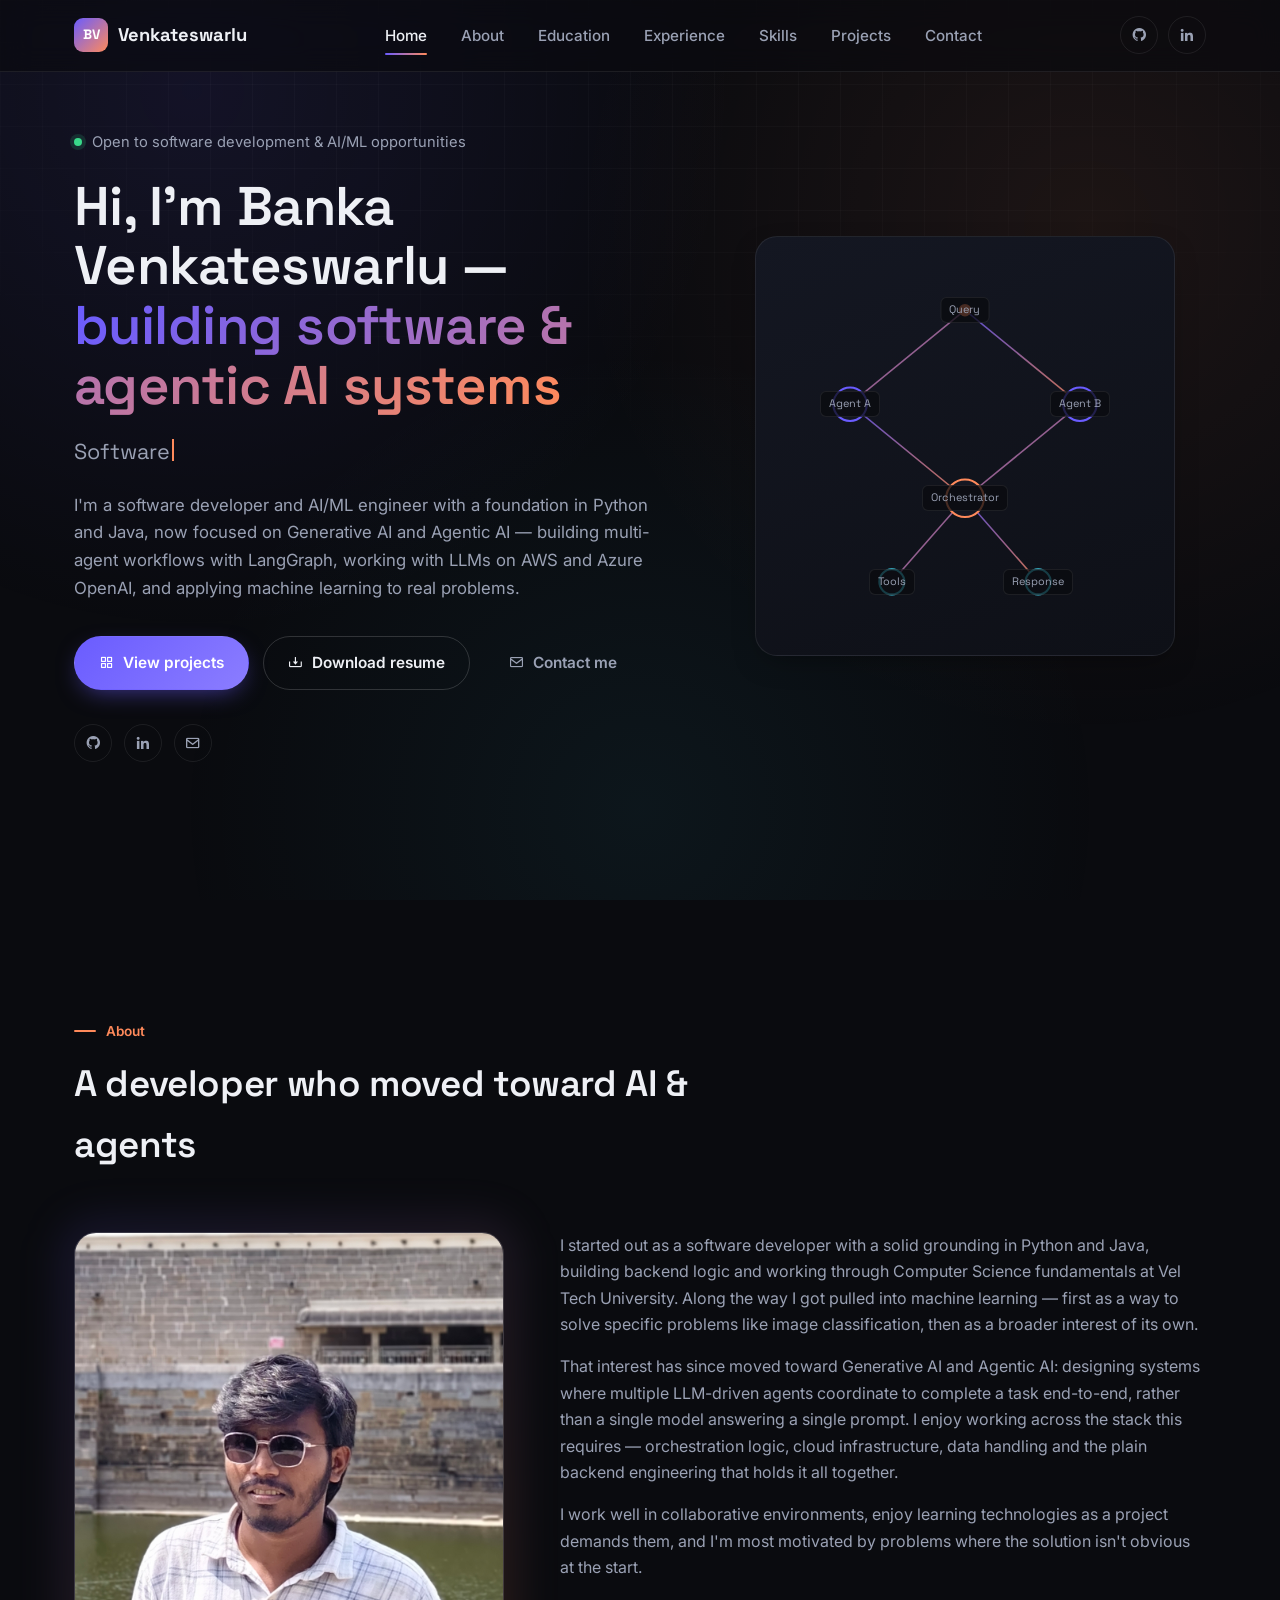
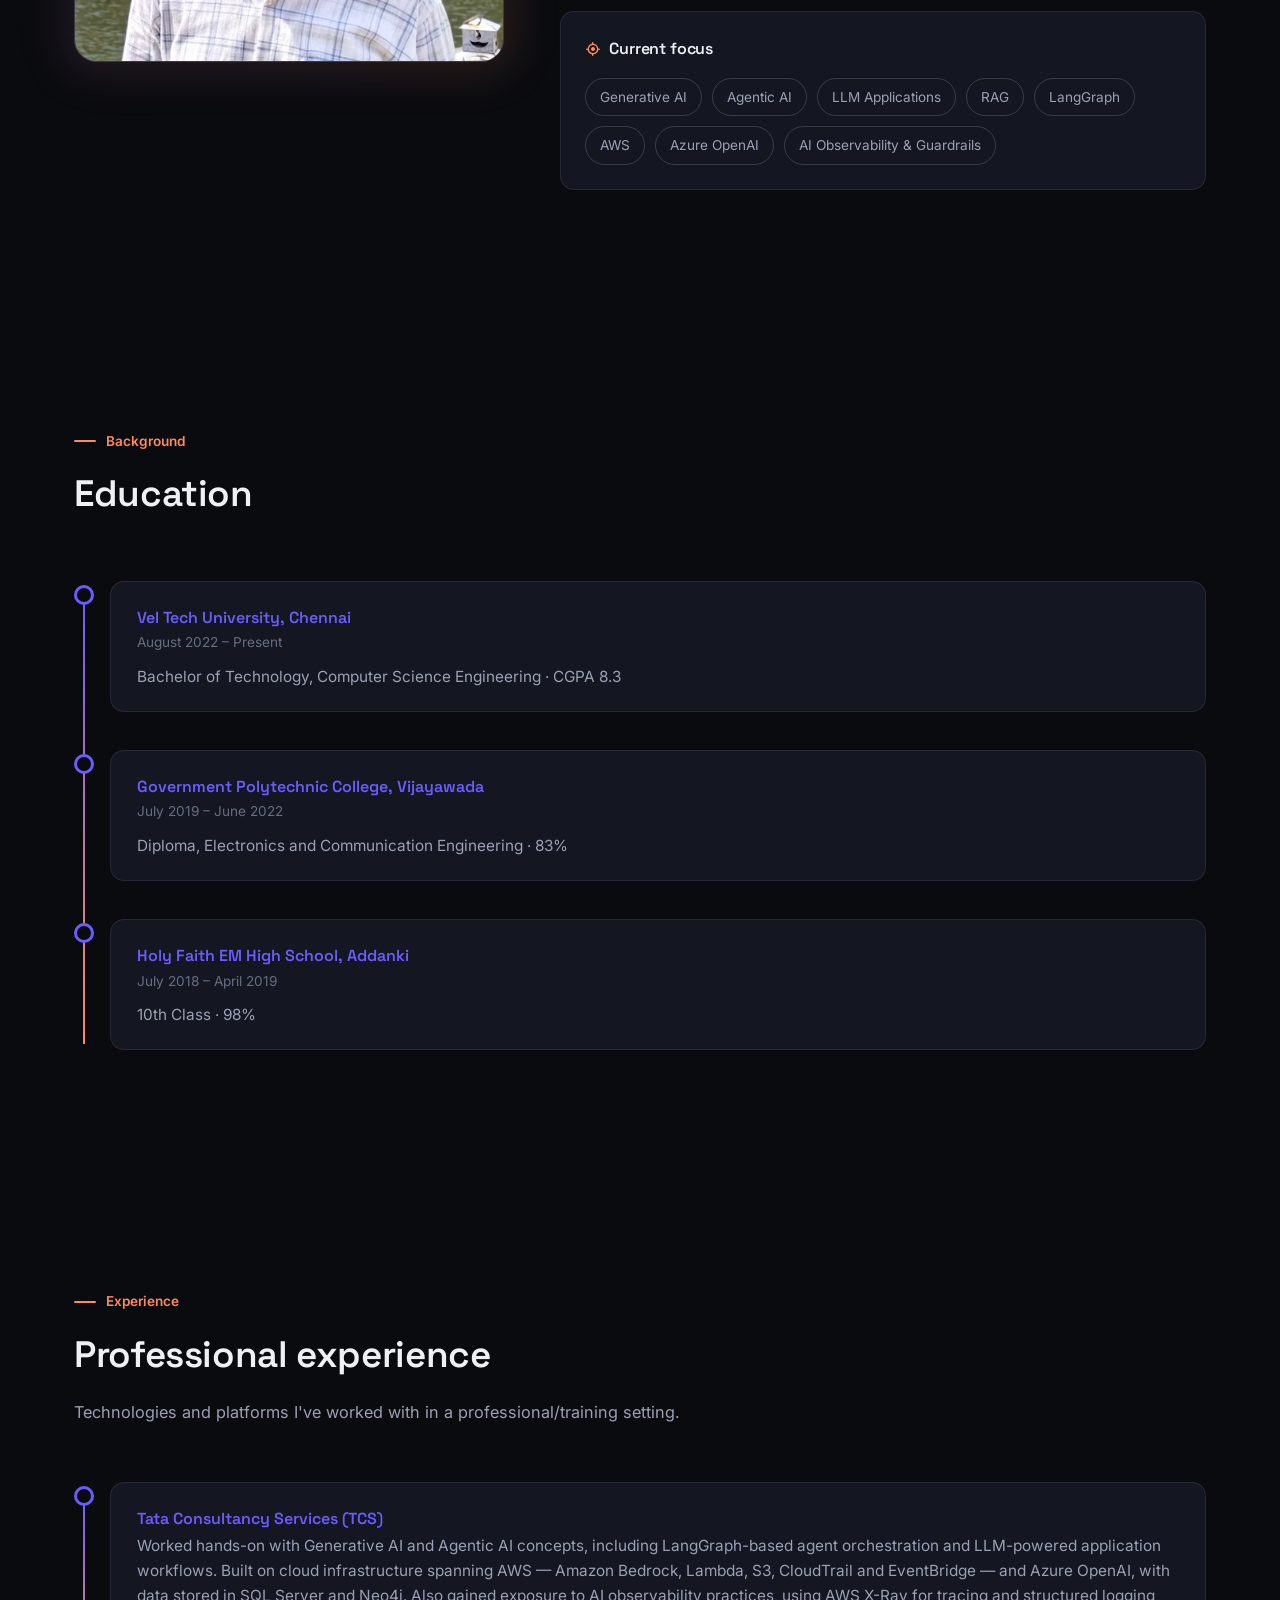
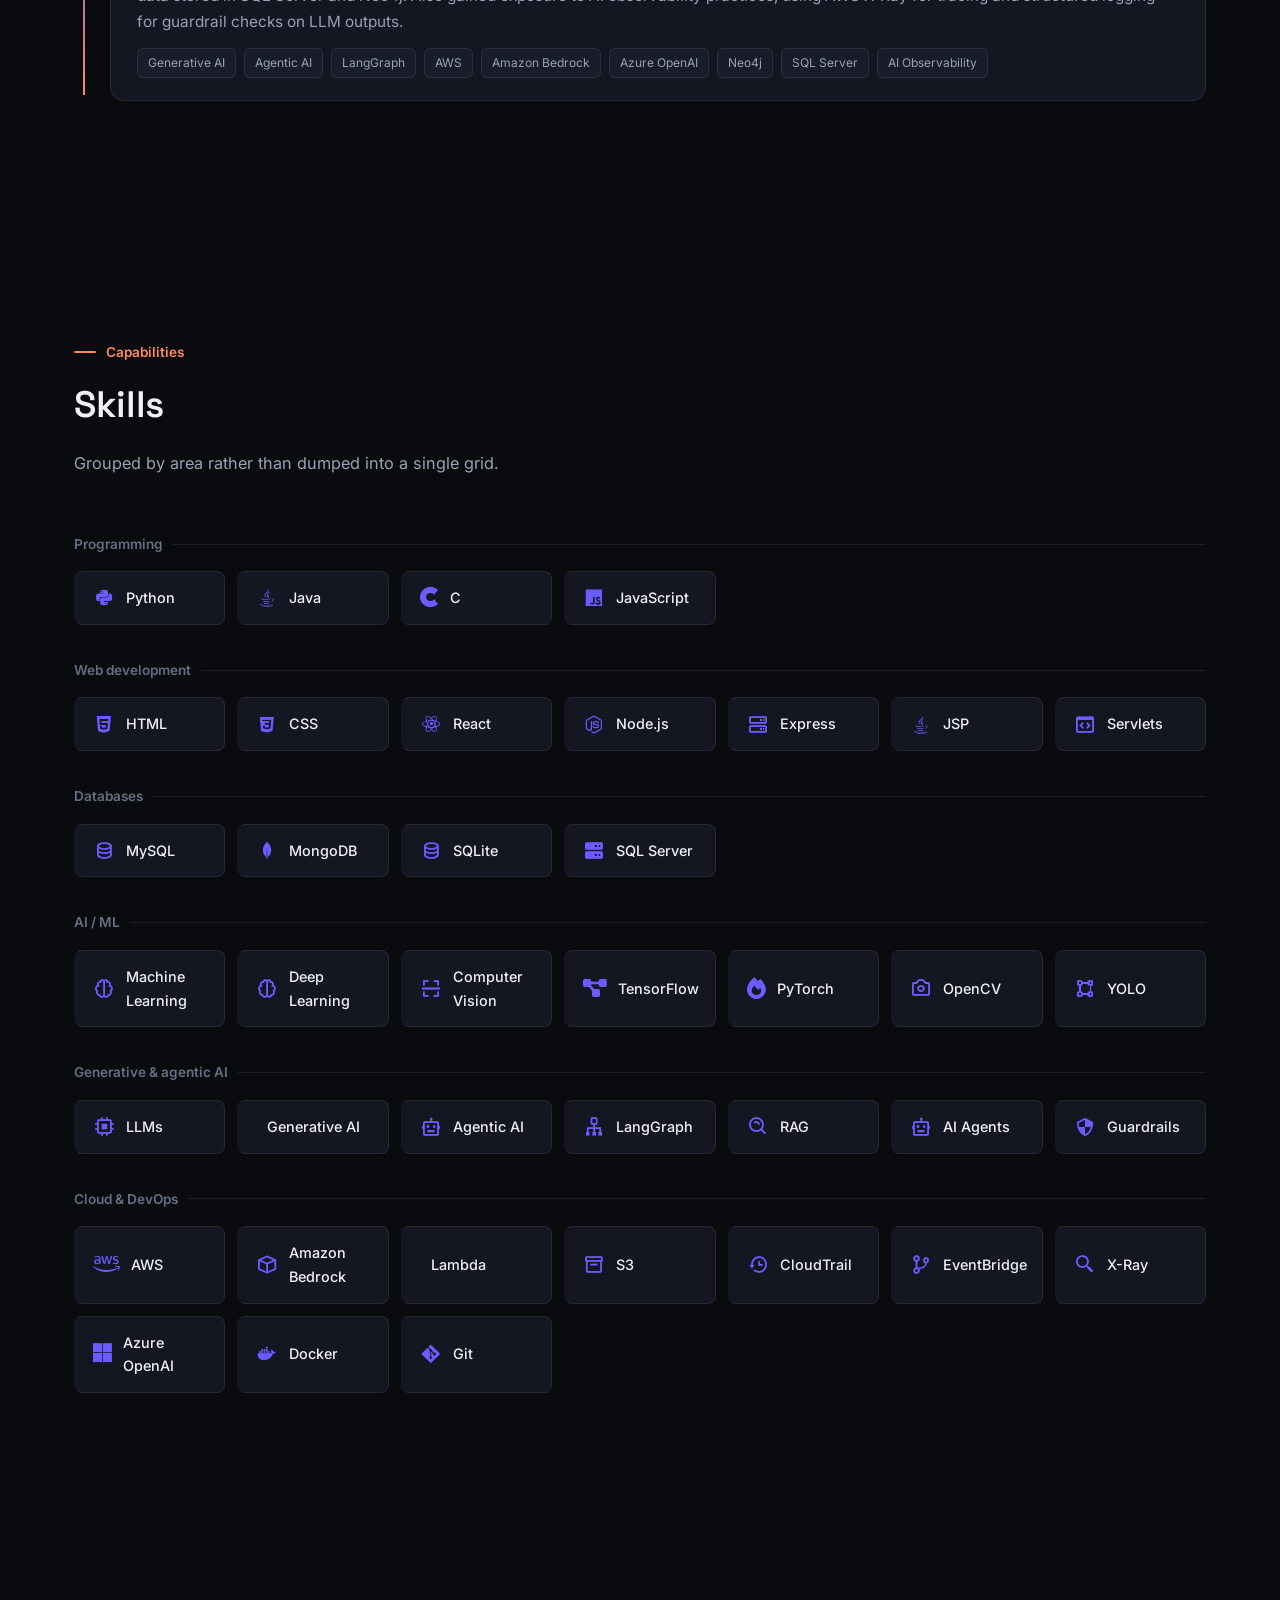
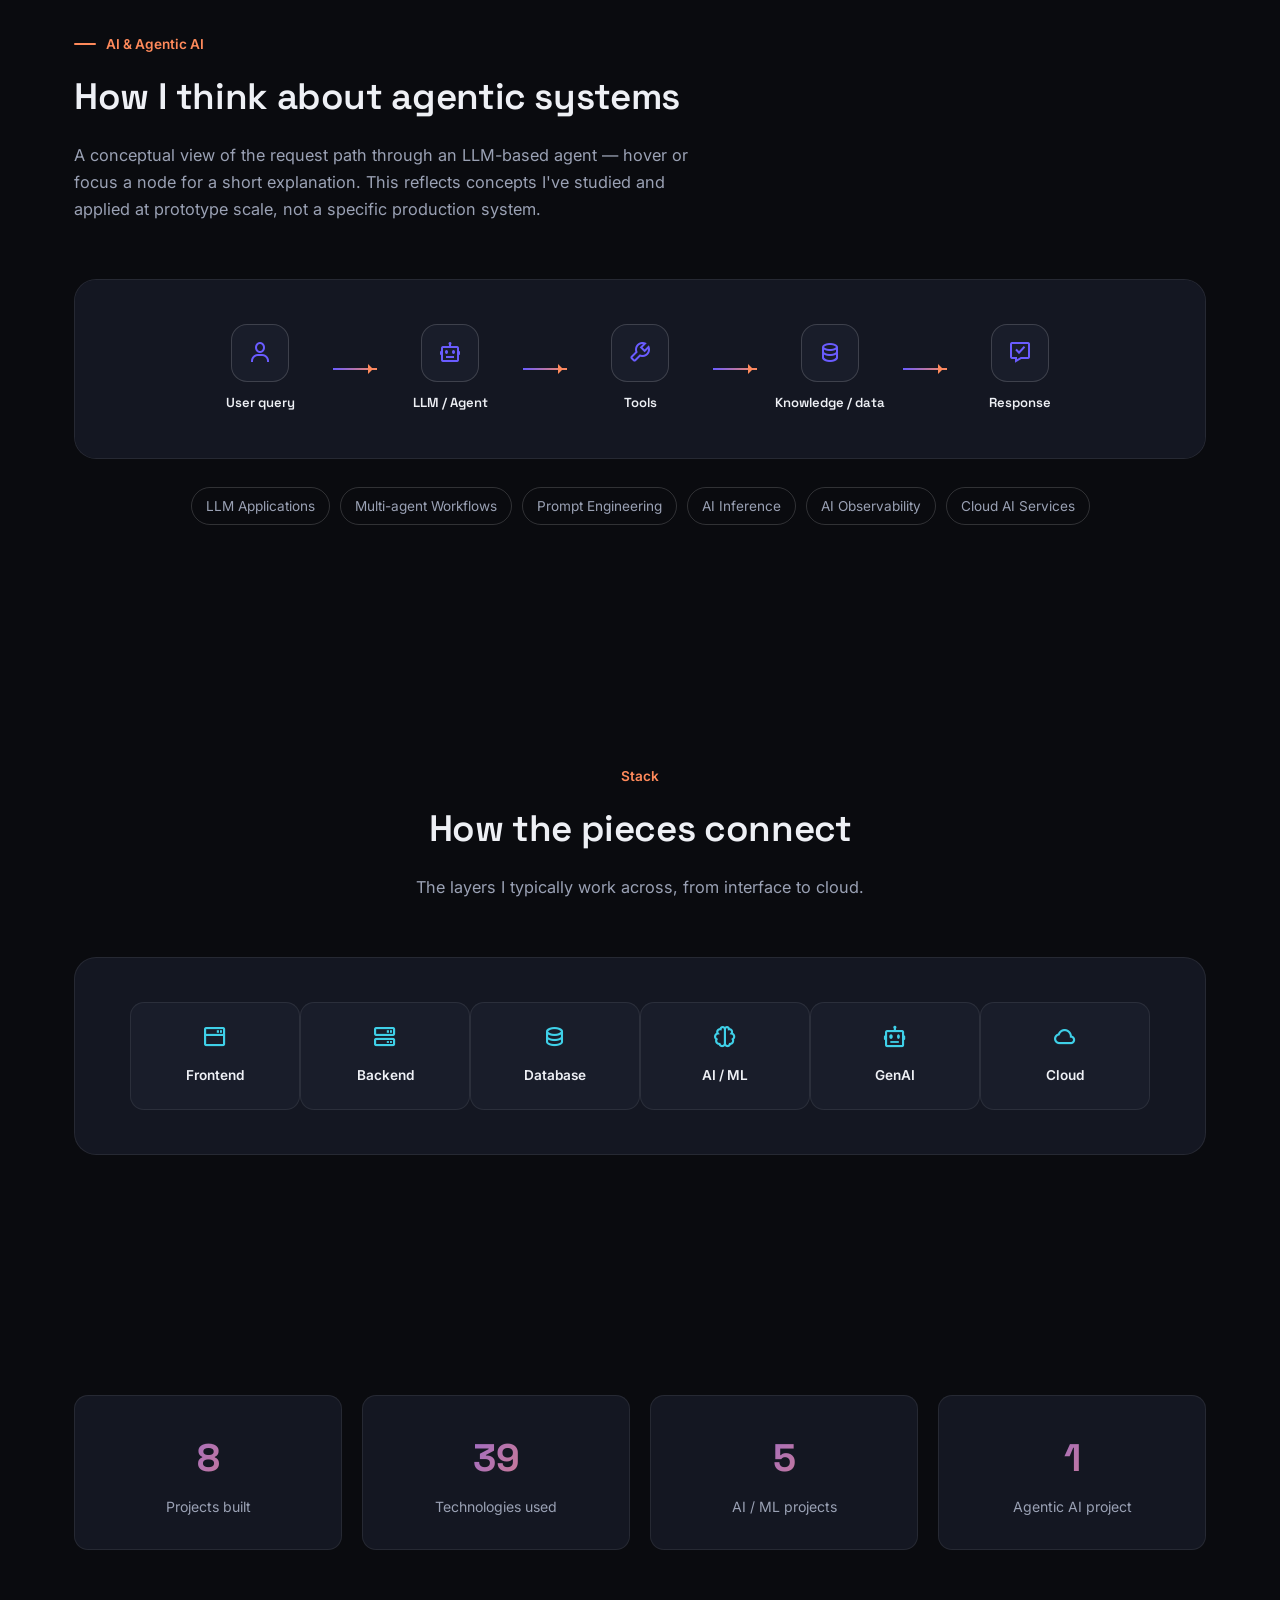
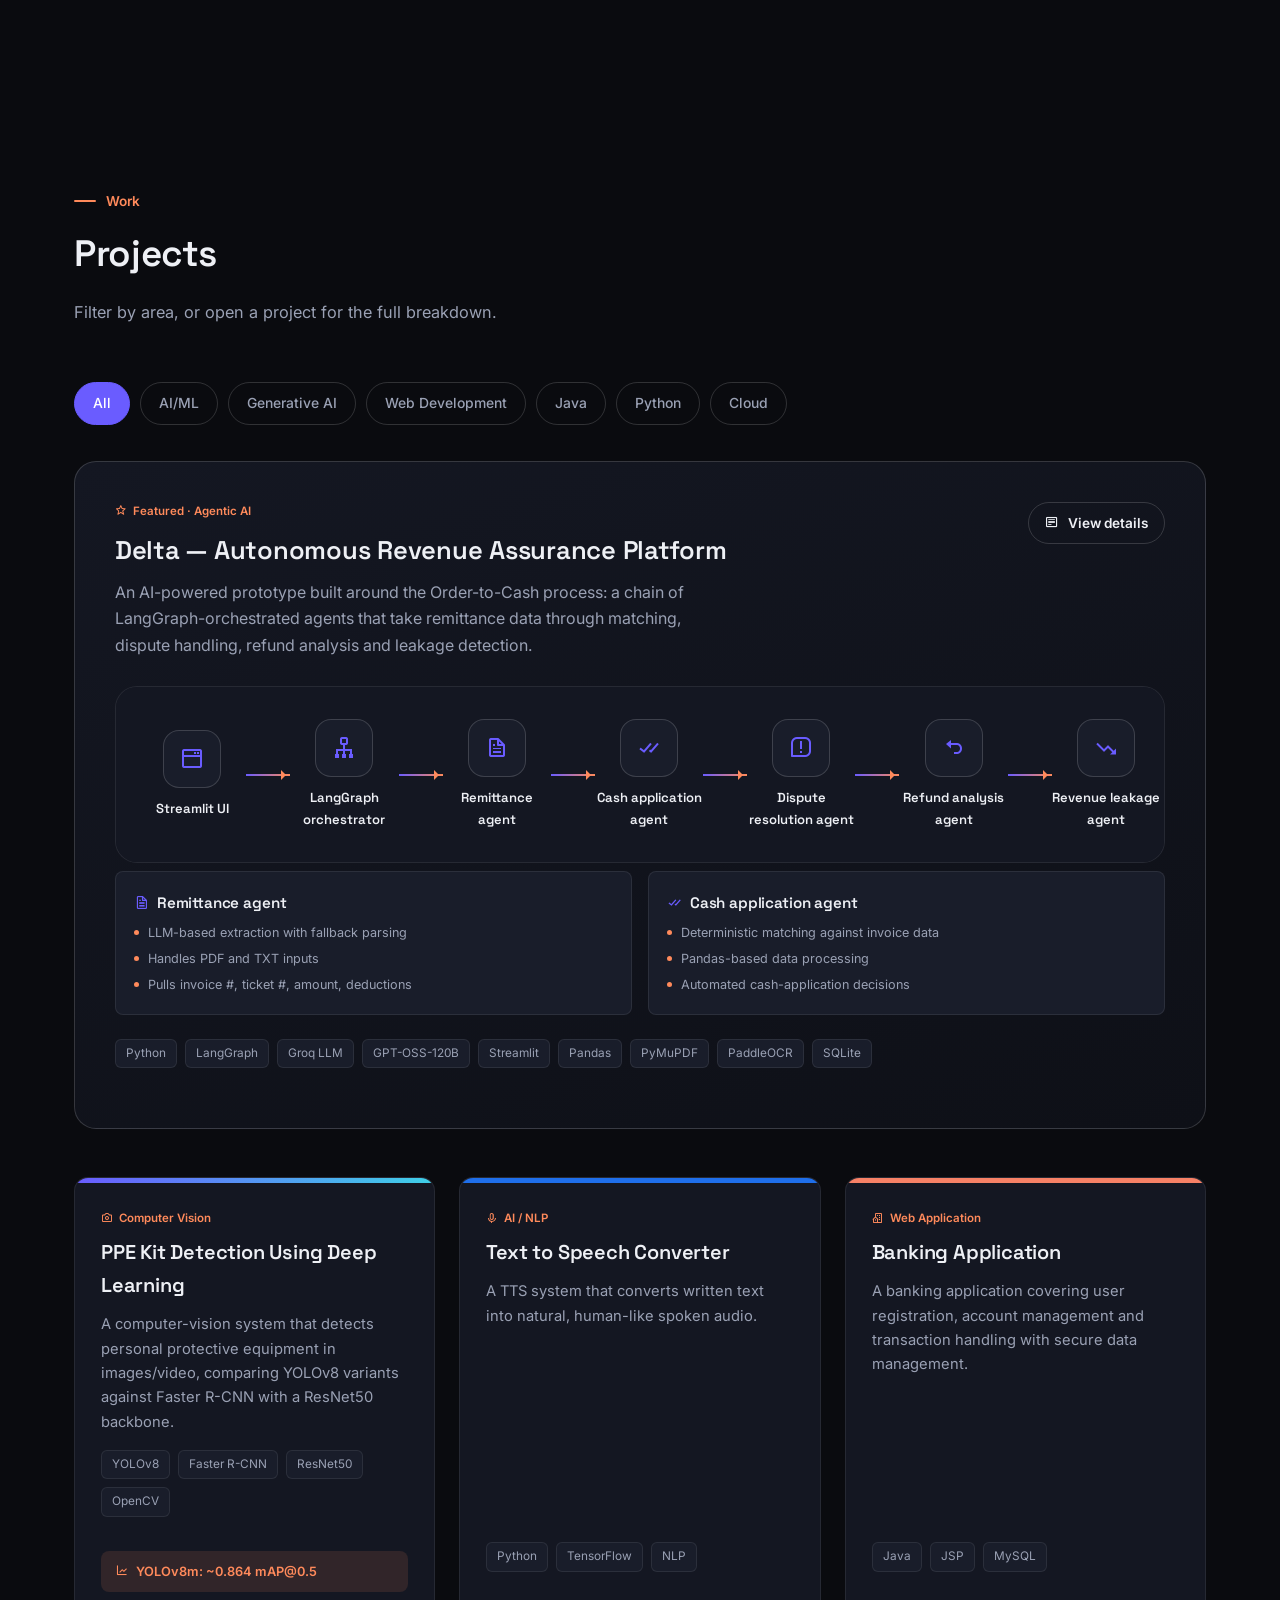
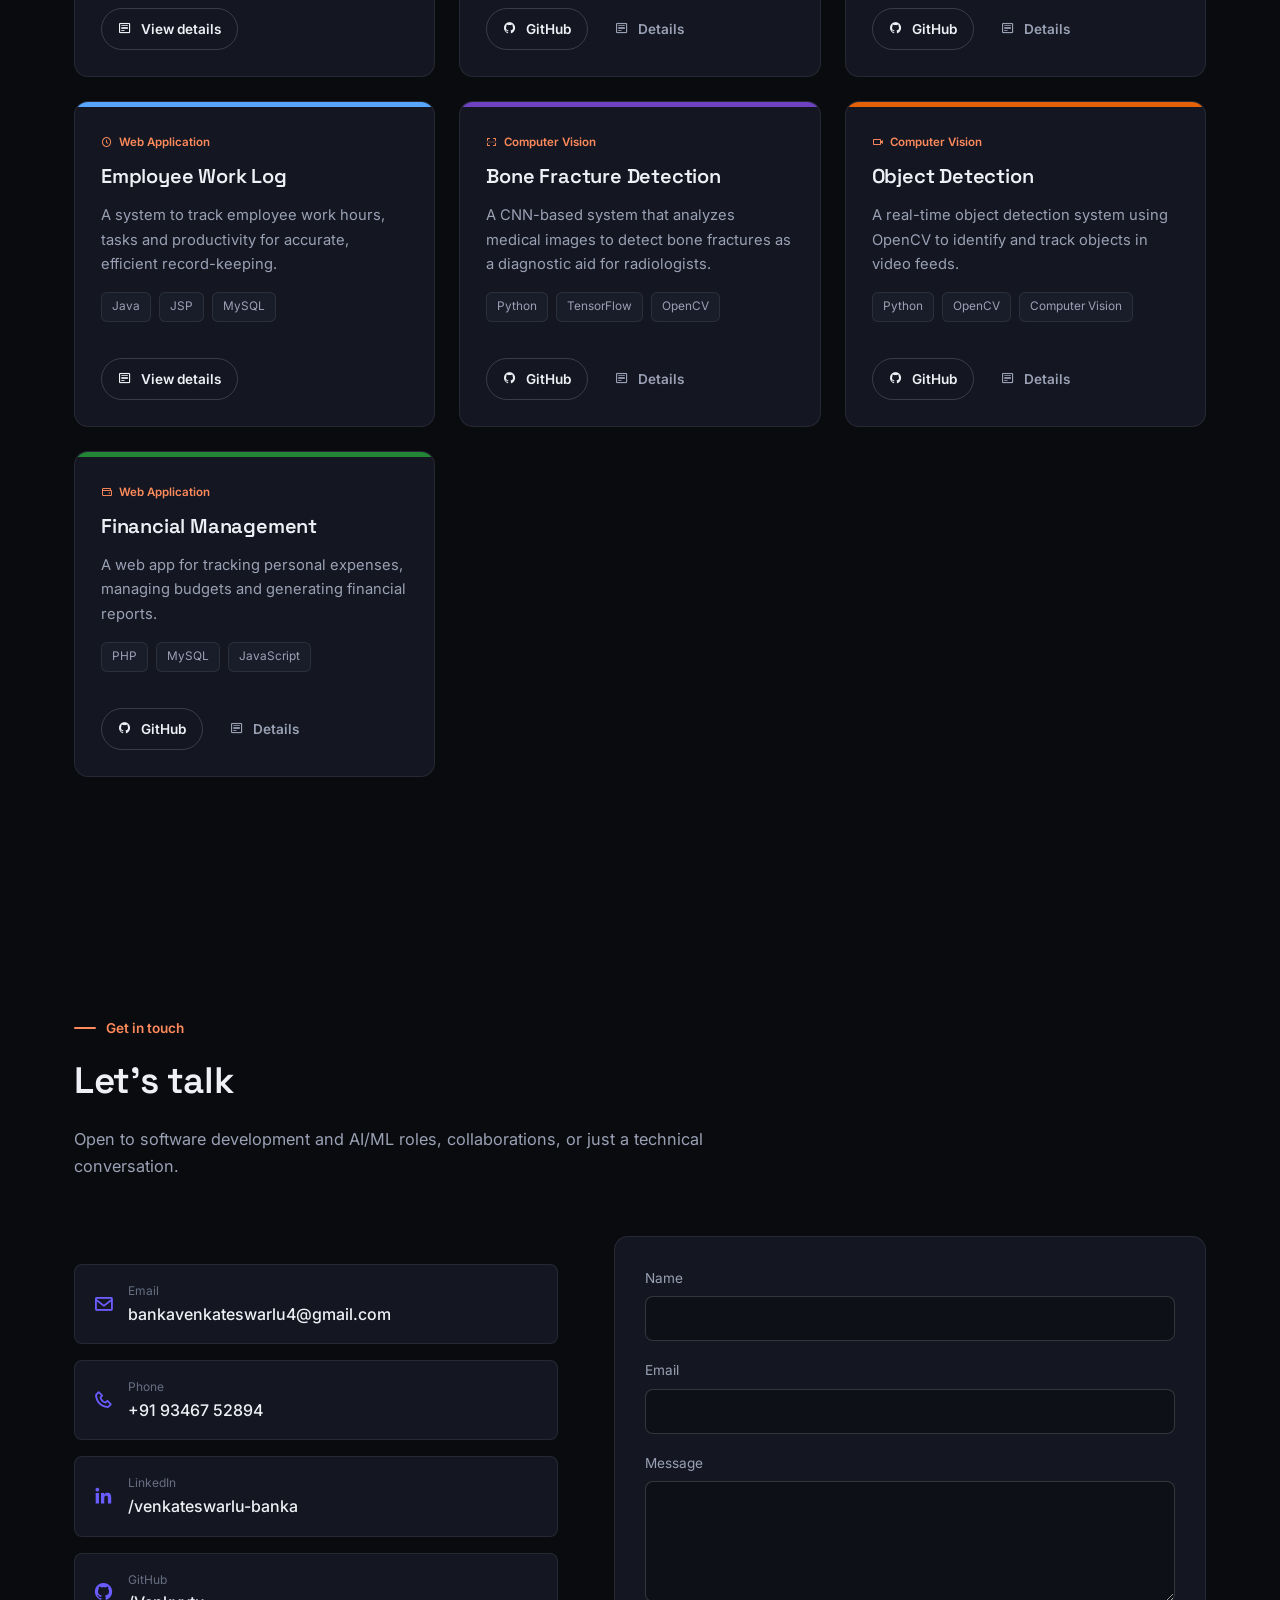
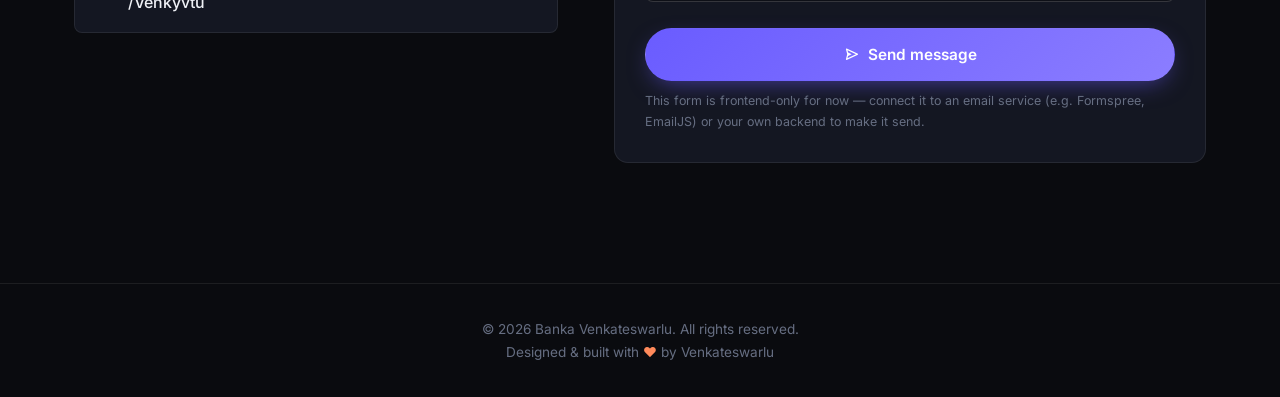
==== commit 98571f18: "Update index.html" ====
--- a/index.html
+++ b/index.html
@@ -1,709 +1,1414 @@
 <!DOCTYPE html>
 <html lang="en">
 <head>
-<meta charset="utf-8">
-<meta name="viewport" content="width=device-width,initial-scale=1">
-<title>Banka Venkateswarlu | Software Developer, AI/ML Engineer, Generative AI &amp; Agentic AI</title>
-<meta name="description" content="Portfolio of Banka Venkateswarlu, a software developer and AI/ML engineer building Generative AI and Agentic AI applications with Python, Java, LangGraph and cloud AI.">
-<meta name="theme-color" content="#000000">
+<meta charset="UTF-8">
+<meta name="viewport" content="width=device-width, initial-scale=1.0">
+<title>Banka Venkateswarlu — Software Developer &amp; AI/ML Engineer</title>
+<meta name="description" content="Portfolio of Banka Venkateswarlu — Software Developer and AI/ML Engineer building Generative AI, Agentic AI, and cloud-native applications with Python, Java and LangGraph.">
+<meta name="author" content="Banka Venkateswarlu">
+<meta name="theme-color" content="#0a0b0f">
 <meta property="og:type" content="website">
+<meta property="og:title" content="Banka Venkateswarlu — Software Developer & AI/ML Engineer">
+<meta property="og:description" content="Software Developer and AI/ML Engineer building Generative AI, Agentic AI and cloud-native applications.">
 <meta property="og:image" content="photo1.jpg">
-<meta property="og:title" content="Banka Venkateswarlu | Software Developer &amp; AI/ML Engineer">
-<meta property="og:description" content="Generative AI, Agentic AI and software development. Featured project: Delta Autonomous Revenue Assurance Platform.">
-<link rel="icon" href="data:image/svg+xml,%3Csvg xmlns='http://www.w3.org/2000/svg' viewBox='0 0 32 32'%3E%3Crect width='32' height='32' fill='%23000'/%3E%3Ctext x='16' y='24' font-size='22' font-family='sans-serif' font-weight='900' fill='%23fff' text-anchor='middle'%3EB%3C/text%3E%3C/svg%3E">
+<meta name="twitter:card" content="summary">
+<meta name="twitter:title" content="Banka Venkateswarlu — Software Developer & AI/ML Engineer">
+<meta name="twitter:description" content="Software Developer and AI/ML Engineer building Generative AI, Agentic AI and cloud-native applications.">
+<link rel="icon" href="data:image/svg+xml,%3Csvg xmlns='http://www.w3.org/2000/svg' viewBox='0 0 100 100'%3E%3Crect width='100' height='100' rx='22' fill='%236a5cff'/%3E%3Ctext x='50' y='67' font-size='44' font-family='Arial,sans-serif' font-weight='700' fill='white' text-anchor='middle'%3EBV%3C/text%3E%3C/svg%3E">
 <link rel="preconnect" href="https://fonts.googleapis.com">
 <link rel="preconnect" href="https://fonts.gstatic.com" crossorigin>
-<link rel="stylesheet" href="https://fonts.googleapis.com/css2?family=Big+Shoulders+Display:wght@800;900&amp;family=JetBrains+Mono:wght@400;600&amp;display=swap">
+<link href="https://fonts.googleapis.com/css2?family=Space+Grotesk:wght@500;600;700&family=Inter:wght@400;500;600;700&display=swap" rel="stylesheet">
+<link href='https://unpkg.com/boxicons@2.1.4/css/boxicons.min.css' rel='stylesheet'>
+<link rel="stylesheet" href="https://cdnjs.cloudflare.com/ajax/libs/font-awesome/6.4.0/css/all.min.css">
 <style>
-:root{--k:#000;--w:#f2f2f2;--g1:#111;--g2:#1a1a1a;--g3:#2b2b2b;--m:#8c8c8c;--f:'Big Shoulders Display','Arial Narrow',Impact,sans-serif;--mono:'JetBrains Mono',ui-monospace,Menlo,Consolas,monospace;--p:clamp(1.1rem,5vw,4rem)}
-*,*::before,*::after{box-sizing:border-box;margin:0;padding:0}
-html{scroll-behavior:smooth;-webkit-text-size-adjust:100%}
-body{background:var(--k);color:var(--w);font:400 1rem/1.6 system-ui,-apple-system,"Segoe UI",Roboto,sans-serif;overflow-x:clip;min-height:100vh}
-body::after{content:"";position:fixed;inset:0;z-index:95;pointer-events:none;opacity:.07;background:url("data:image/svg+xml,%3Csvg xmlns='http://www.w3.org/2000/svg' width='160' height='160'%3E%3Cfilter id='n'%3E%3CfeTurbulence baseFrequency='.9' numOctaves='2'/%3E%3CfeColorMatrix type='saturate' values='0'/%3E%3C/filter%3E%3Crect width='100%25' height='100%25' filter='url(%23n)'/%3E%3C/svg%3E")}
-a{color:inherit}ul,ol{list-style:none}button{font:inherit;color:inherit}
-:focus-visible{outline:2px solid var(--w);outline-offset:3px}
-.vh{position:absolute;width:1px;height:1px;overflow:hidden;clip-path:inset(50%);white-space:nowrap}
-.mono{font:400 .8rem/1.6 var(--mono);color:var(--m)}
-.cur,.cur *{cursor:none!important}
-.cd,.cr{position:fixed;top:0;left:0;z-index:200;pointer-events:none;border-radius:50%;mix-blend-mode:difference}
-.cd{width:6px;height:6px;margin:-3px 0 0 -3px;background:#fff}
-.cr{width:34px;height:34px;margin:-17px 0 0 -17px;border:1px solid #fff;transition:scale .25s,background .25s}
-.cr.h{scale:1.9}.cr.p{scale:3.2;background:#fff}
-
-.bar{position:fixed;top:0;left:0;right:0;z-index:110;display:flex;justify-content:space-between;align-items:center;padding:.8rem var(--p);mix-blend-mode:difference}
-.bar a,.bar button{font:900 1.5rem/1 var(--f);letter-spacing:.08em;color:#fff;background:none;border:0;text-decoration:none;padding:.6rem 0;cursor:pointer}
-.menu{position:fixed;inset:0;z-index:100;background:var(--k);display:flex;align-items:center;padding:0 var(--p);clip-path:inset(0 0 100% 0);visibility:hidden;transition:clip-path .7s cubic-bezier(.7,0,.2,1),visibility 0s .7s}
-.menu.open{clip-path:inset(0);visibility:visible;transition:clip-path .7s cubic-bezier(.7,0,.2,1)}
-.menu a{display:inline-block;font:900 min(13vw,12vh,8rem)/.98 var(--f);text-transform:uppercase;text-decoration:none;color:var(--m);transition:color .2s,transform .3s}
-.menu a:hover,.menu a:focus-visible{color:var(--w);transform:translateX(1.2rem)}
-
-.sec{padding:clamp(5rem,12vw,10rem) var(--p);position:relative}
-.big{font:900 clamp(3rem,11vw,9.5rem)/.86 var(--f);text-transform:uppercase;letter-spacing:-.01em;margin-bottom:2.5rem}
-.big.sm{font-size:clamp(2.2rem,7vw,6rem)}
-.sub{font-size:clamp(1.05rem,2vw,1.4rem);color:var(--m);max-width:44ch}
-.btn{display:inline-block;margin-top:1.5rem;padding:.8rem 1.6rem;border:1px solid var(--w);background:none;border-radius:99px;cursor:pointer;transition:background .25s,color .25s}
-.btn:hover{background:var(--w);color:var(--k)}
-.rv{opacity:0;transform:translateY(40px);transition:opacity .9s,transform .9s cubic-bezier(.2,.7,.2,1)}
-.rv.in{opacity:1;transform:none}
-
-.hero{position:relative;min-height:100svh;display:flex;flex-direction:column;justify-content:flex-end;padding:6rem var(--p) 2.5rem;overflow:hidden;isolation:isolate}
-#net,#hv{position:absolute;inset:0;width:100%;height:100%;z-index:-1}
-#hv{object-fit:cover;opacity:0;transition:opacity 1s;filter:grayscale(1) contrast(1.1)}
-#hv.on{opacity:.35}
-.nm{font:900 min(13.5vw,17rem)/.82 var(--f);text-transform:uppercase;letter-spacing:-.01em;animation:wipe 1.3s cubic-bezier(.7,0,.2,1) both}
-.nm span{display:block;will-change:transform}
-.roles{display:flex;flex-wrap:wrap;gap:.4rem 2rem;margin-top:2rem;font:600 .85rem/1.4 var(--mono);color:var(--m)}
-@keyframes wipe{from{clip-path:inset(0 100% 0 0)}to{clip-path:inset(0 0 0 0)}}
-
-.me{display:flex;flex-wrap:wrap;align-items:center;gap:3rem 6rem;justify-content:space-between}
-.me .big{margin:0}
-.cw{perspective:1200px;display:flex;flex-direction:column;align-items:center;gap:1rem;margin-inline:auto}
-.card{position:relative;width:min(320px,82vw);aspect-ratio:5/7;transform-style:preserve-3d;transition:transform .7s cubic-bezier(.2,.7,.2,1);cursor:pointer}
-.face{position:absolute;inset:0;backface-visibility:hidden;-webkit-backface-visibility:hidden;padding:1.5rem;border:1px solid var(--g3);border-radius:18px;background:linear-gradient(160deg,var(--g2),var(--k));display:flex;flex-direction:column;gap:.6rem}
-.back{transform:rotateY(180deg);justify-content:center}
-.ph{width:100%;aspect-ratio:1;border:1px solid var(--g3);border-radius:10px;display:grid;place-items:center;overflow:hidden;font:900 4.5rem var(--f);color:var(--g3);background:var(--g1)}
-.ph img{width:100%;height:100%;object-fit:cover;filter:grayscale(1)}
-.face h3{font:900 1.9rem/.95 var(--f);text-transform:uppercase}
-.lk{display:flex;gap:1.2rem;margin-top:auto;font:600 .85rem var(--mono)}
-.q{font:800 1.8rem/1 var(--f);text-transform:uppercase}
-.fl{display:grid;grid-template-columns:1fr 1fr;gap:.3rem;font:600 .85rem var(--mono)}
-.flipbtn{background:none;border:1px solid var(--g3);border-radius:99px;padding:.4rem 1rem;font-size:.8rem;cursor:pointer;color:var(--m)}
-.flipbtn:hover{color:var(--w);border-color:var(--w)}
-
-.about{min-height:100svh}
-.ab-l{font:900 clamp(2.6rem,10vw,8.5rem)/.95 var(--f);text-transform:uppercase;color:var(--w);opacity:.18;transition:opacity .6s,transform .6s;transform:translateX(-2rem)}
-.ab-l.on{opacity:1;transform:none}
-.ab-t{margin-top:4rem;max-width:56ch;color:var(--m);display:grid;gap:1rem}
-
-.hs{position:relative;height:300vh}
-.hs-in{position:sticky;top:0;height:100vh;display:flex;flex-direction:column;justify-content:center;gap:2rem;overflow:hidden;padding-top:4rem}
-.hs-h{padding:0 var(--p);margin:0;display:flex;flex-direction:column;gap:1rem}
-.hs-h small{font:400 .85rem/1.4 var(--mono);color:var(--m);text-transform:none;letter-spacing:0}
-.hs-track{display:flex;gap:1.2rem;width:max-content;padding:0 var(--p);will-change:transform}
-.hc{flex:0 0 min(78vw,380px);min-height:290px;border:1px solid var(--g3);border-radius:16px;padding:1.5rem;display:flex;flex-direction:column;gap:1rem;background:var(--g1);transition:background .3s,border-color .3s}
-.hc.wide{flex-basis:min(86vw,580px)}
-.hc:hover{background:var(--g2);border-color:var(--m)}
-.hc h3{font:900 2.2rem/.95 var(--f);text-transform:uppercase}
-.hc .mono{margin-top:auto}
-.hs.nat{height:auto;padding:4rem 0}
-.hs.nat .hs-in{position:static;height:auto;overflow:visible;padding-top:0}
-.hs.nat .hs-track{width:auto;overflow-x:auto;scroll-snap-type:x mandatory;padding-bottom:1rem;-webkit-overflow-scrolling:touch}
-.hs.nat .hc{scroll-snap-align:start}
-
-.pt{display:grid;gap:2.5rem;margin-top:1rem}
-.grp h3{font:600 .85rem var(--mono);color:var(--m);margin-bottom:.8rem}
-.els{display:flex;flex-wrap:wrap;gap:.6rem}
-.elm{position:relative;width:92px;height:104px;border:1px solid var(--g3);background:var(--g1);padding:.4rem .5rem;text-align:left;display:flex;flex-direction:column;justify-content:flex-end;cursor:pointer;transition:transform .25s,background .25s,color .25s,border-color .25s}
-.elm i{position:absolute;top:.35rem;left:.5rem;font:400 .65rem var(--mono);color:var(--m);font-style:normal}
-.elm b{font:900 2.4rem/1 var(--f)}
-.elm span{font-size:.68rem;line-height:1.15;overflow-wrap:anywhere}
-.elm:hover,.elm:focus-visible,.elm.on{transform:scale(1.14);z-index:2;background:var(--w);color:var(--k);border-color:var(--w)}
-.elm:hover i,.elm.on i{color:#555}
-.info{position:sticky;bottom:1rem;margin-top:2rem;padding:1rem 1.2rem;border:1px solid var(--g3);background:rgba(17,17,17,.94);border-radius:12px;display:grid;gap:.2rem;max-width:560px;font-size:.92rem;color:var(--m)}
-.info strong{color:var(--w);font:900 1.6rem/1 var(--f);text-transform:uppercase}
-
-.fe{border:1px solid var(--g3);border-radius:20px;padding:clamp(1.2rem,4vw,3.5rem);background:var(--g1);margin-bottom:3rem}
-.fe .big{margin:.8rem 0 1rem}
-.flow{display:flex;flex-direction:column;gap:0;margin:2rem 0;max-width:420px}
-.flow li{position:relative;padding-bottom:1.6rem}
-.flow li:last-child{padding-bottom:0}
-.flow li:not(:last-child)::after{content:"";position:absolute;left:1.4rem;top:3rem;bottom:.2rem;width:1px;background:var(--g3)}
-.flow li:not(:last-child)::before{content:"";position:absolute;left:1.4rem;top:3rem;width:5px;height:5px;margin-left:-2px;border-radius:50%;background:var(--w);animation:drip 3.6s linear infinite;animation-delay:var(--d)}
-@keyframes drip{0%{transform:translateY(0);opacity:0}15%{opacity:1}85%{opacity:1}100%{transform:translateY(1.9rem);opacity:0}}
-.ag{width:100%;text-align:left;padding:.8rem 1rem;border:1px solid var(--g3);background:var(--k);border-radius:10px;font:800 1.15rem/1 var(--f);letter-spacing:.04em;text-transform:uppercase;cursor:pointer;transition:background .25s,color .25s}
-.ag:hover,.ag:focus-visible,.ag.on{background:var(--w);color:var(--k)}
-.agp{min-height:6.5rem;padding:1rem;border-left:2px solid var(--w);color:var(--m);font-size:.92rem;max-width:560px}
-.agp strong{display:block;color:var(--w);font:900 1.4rem var(--f);text-transform:uppercase}
-.agp ul{display:flex;flex-wrap:wrap;gap:.3rem .9rem;margin-top:.4rem}
-.agp li::before{content:"+ ";color:var(--w)}
-.tech{margin-top:1.5rem}
-.pl{border-top:1px solid var(--g3)}
-.pr{width:100%;display:flex;justify-content:space-between;align-items:baseline;gap:1rem;padding:clamp(1.1rem,3vw,2rem) 0;background:none;border:0;border-bottom:1px solid var(--g3);text-align:left;cursor:pointer;transition:padding .35s,color .3s;color:var(--m)}
-.pr b{font:900 clamp(1.7rem,5.5vw,4.5rem)/.95 var(--f);text-transform:uppercase}
-.pr span{font:400 .8rem var(--mono);text-align:right}
-.pr:hover,.pr:focus-visible{padding-left:1.2rem;color:var(--w)}
-
-.ppe-g{display:grid;grid-template-columns:minmax(0,300px) 1fr;gap:3rem;align-items:center}
-.ppe-g svg{width:100%;height:auto}
-.arc{stroke-dasharray:565.5;stroke-dashoffset:565.5;transition:stroke-dashoffset 1.8s cubic-bezier(.2,.7,.2,1)}
-.in .arc{stroke-dashoffset:76.9}
-.chips{display:flex;flex-wrap:wrap;gap:.5rem;margin-top:1.5rem}
-.chips li{border:1px solid var(--g3);border-radius:99px;padding:.3rem .9rem;font:600 .8rem var(--mono)}
-
-.edu li{display:grid;grid-template-columns:minmax(0,1fr) minmax(0,1fr);gap:1rem 2rem;align-items:center;padding:2rem 0;border-top:1px solid var(--g3)}
-.lv{font:900 clamp(3rem,12vw,10rem)/.85 var(--f);color:transparent;-webkit-text-stroke:1px var(--w)}
-.edu p{color:var(--m)}.edu b{color:var(--w);font-weight:600}
-
-.tm{max-width:760px;margin:auto;border:1px solid var(--g3);border-radius:12px;background:var(--g1);padding:1.2rem;font:400 .9rem/1.6 var(--mono);height:min(420px,70vh);overflow:auto}
-.tm .ln{white-space:pre-wrap;overflow-wrap:anywhere;color:var(--m)}
-.tm .cm{color:var(--w)}
-#tf{display:flex;gap:.6rem}
-#ti{flex:1;min-width:0;background:none;border:0;color:var(--w);font:inherit;outline:0}
-#tf:focus-within label{color:var(--w)}
-
-.contact{min-height:90svh;display:flex;flex-direction:column;justify-content:center}
-.cl{display:flex;flex-wrap:wrap;gap:.8rem 2.5rem;font:800 clamp(1.5rem,4vw,2.6rem) var(--f);text-transform:uppercase}
-.cl a{text-decoration:none;border-bottom:2px solid var(--g3);transition:border-color .2s}
-.cl a:hover{border-color:var(--w)}
-.ft{padding:2rem var(--p);border-top:1px solid var(--g3)}
-
-dialog{width:100vw;max-width:100vw;height:100dvh;max-height:100dvh;margin:0;border:0;background:var(--k);color:var(--w);overflow:auto}
-dialog::backdrop{background:#000}
-.cs-in{max-width:1000px;margin:0 auto;padding:5rem var(--p) 4rem;position:relative}
-#cb{position:fixed;top:.8rem;right:var(--p);z-index:2;margin:0;background:var(--k)}
-.cs-s{padding:1.5rem 0;border-top:1px solid var(--g3);animation:up .6s cubic-bezier(.2,.7,.2,1) both}
-.cs-s h3{font:600 .85rem var(--mono);color:var(--m);margin-bottom:.7rem}
-.cs-s p,.cs-s li{max-width:62ch}
-.cs-s li{padding:.2rem 0}
-.cs-s ol li{font:800 1.4rem var(--f);text-transform:uppercase}
-@keyframes up{from{opacity:0;transform:translateY(24px)}to{opacity:1;transform:none}}
-
-@media (max-width:800px){
-  .me{flex-direction:column;align-items:flex-start}
-  .ppe-g{grid-template-columns:1fr}
-  .ppe-g svg{max-width:260px}
-  .edu li{grid-template-columns:1fr}
-  .elm{width:calc(33.33% - .4rem);min-width:84px}
-  .pr{flex-direction:column;gap:.3rem}.pr span{text-align:left}
-}
-@media (prefers-reduced-motion:reduce){
-  *,*::before,*::after{animation:none!important;transition:none!important;scroll-behavior:auto!important}
-  .rv{opacity:1;transform:none}.ab-l{opacity:1;transform:none}.arc{stroke-dashoffset:76.9}
-}
+/* ===================== Tokens ===================== */
+:root{
+  --bg:#0a0b0f;
+  --bg-soft:#0e1017;
+  --surface:#141722;
+  --surface-2:#191d2a;
+  --border:rgba(255,255,255,.08);
+  --border-strong:rgba(255,255,255,.16);
+  --text:#eef0f5;
+  --text-muted:#9aa1b4;
+  --text-faint:#666e82;
+  --primary:#6a5cff;
+  --primary-soft:rgba(106,92,255,.12);
+  --accent:#ff8a5b;
+  --accent-soft:rgba(255,138,91,.12);
+  --cyan:#3fd0e8;
+  --ok:#39d98a;
+  --radius-s:8px;
+  --radius-m:14px;
+  --radius-l:22px;
+  --shadow:0 10px 30px -12px rgba(0,0,0,.5);
+  --maxw:1180px;
+  --nav-h:72px;
+  --ease:cubic-bezier(.22,.75,.2,1);
+}
+
+*,*::before,*::after{box-sizing:border-box;}
+html{scroll-behavior:smooth;}
+body{
+  margin:0;
+  background:var(--bg);
+  color:var(--text);
+  font-family:'Inter',-apple-system,BlinkMacSystemFont,'Segoe UI',sans-serif;
+  line-height:1.65;
+  -webkit-font-smoothing:antialiased;
+  overflow-x:hidden;
+}
+h1,h2,h3,h4,.font-display{font-family:'Space Grotesk',sans-serif;letter-spacing:-.01em;}
+h1,h2,h3,h4{color:var(--text);font-weight:600;margin:0;}
+p{margin:0;}
+a{color:inherit;text-decoration:none;}
+img{max-width:100%;display:block;}
+ul{margin:0;padding:0;list-style:none;}
+button{font:inherit;color:inherit;background:none;border:none;cursor:pointer;}
+section{padding:120px 24px;max-width:var(--maxw);margin:0 auto;}
+.container-inner{max-width:var(--maxw);margin:0 auto;}
+
+::selection{background:var(--primary);color:#fff;}
+
+/* Focus visibility for accessibility */
+a:focus-visible,button:focus-visible,input:focus-visible,textarea:focus-visible,[tabindex]:focus-visible{
+  outline:2px solid var(--accent);
+  outline-offset:3px;
+  border-radius:4px;
+}
+
+/* Skip link */
+.skip-link{
+  position:absolute;left:16px;top:-60px;
+  background:var(--accent);color:#1a1200;padding:10px 18px;border-radius:var(--radius-s);
+  font-weight:600;z-index:2000;transition:top .2s var(--ease);
+}
+.skip-link:focus{top:16px;}
+
+/* Reduced motion */
+@media (prefers-reduced-motion: reduce){
+  *,*::before,*::after{animation-duration:.001ms !important;animation-iteration-count:1 !important;transition-duration:.001ms !important;scroll-behavior:auto !important;}
+}
+
+/* Background circuit texture */
+body::before{
+  content:'';
+  position:fixed;inset:0;z-index:-2;
+  background-image:
+    radial-gradient(circle at 15% 10%, rgba(106,92,255,.10), transparent 40%),
+    radial-gradient(circle at 85% 25%, rgba(255,138,91,.08), transparent 40%),
+    radial-gradient(circle at 50% 90%, rgba(63,208,232,.06), transparent 45%);
+}
+body::after{
+  content:'';
+  position:fixed;inset:0;z-index:-1;
+  background-image:linear-gradient(rgba(255,255,255,.025) 1px, transparent 1px),
+                    linear-gradient(90deg, rgba(255,255,255,.025) 1px, transparent 1px);
+  background-size:42px 42px;
+  mask-image:radial-gradient(ellipse 90% 60% at 50% 0%, black 40%, transparent 90%);
+}
+
+/* ===================== Header / Nav ===================== */
+header{
+  position:fixed;top:0;left:0;width:100%;z-index:1000;
+  height:var(--nav-h);
+  display:flex;align-items:center;
+  background:rgba(10,11,15,.7);
+  backdrop-filter:blur(14px) saturate(140%);
+  -webkit-backdrop-filter:blur(14px) saturate(140%);
+  border-bottom:1px solid var(--border);
+  transition:background .3s var(--ease);
+}
+.nav-wrap{
+  width:100%;max-width:var(--maxw);margin:0 auto;padding:0 24px;
+  display:flex;align-items:center;justify-content:space-between;
+}
+.brand{
+  font-family:'Space Grotesk',sans-serif;font-weight:700;font-size:1.15rem;
+  display:flex;align-items:center;gap:10px;
+}
+.brand-mark{
+  width:34px;height:34px;border-radius:9px;
+  background:linear-gradient(135deg,var(--primary),var(--accent));
+  display:flex;align-items:center;justify-content:center;font-size:.85rem;color:#fff;font-weight:700;
+}
+nav.primary-nav{display:flex;align-items:center;gap:2px;}
+nav.primary-nav a{
+  position:relative;padding:9px 16px;font-size:.95rem;font-weight:500;color:var(--text-muted);
+  border-radius:999px;transition:color .25s var(--ease);
+}
+nav.primary-nav a:hover{color:var(--text);}
+nav.primary-nav a.is-active{color:var(--text);}
+nav.primary-nav a.is-active::after{
+  content:'';position:absolute;left:16px;right:16px;bottom:2px;height:2px;border-radius:2px;
+  background:linear-gradient(90deg,var(--primary),var(--accent));
+}
+.nav-actions{display:flex;align-items:center;gap:10px;}
+.icon-link{
+  width:38px;height:38px;border-radius:50%;display:flex;align-items:center;justify-content:center;
+  color:var(--text-muted);border:1px solid var(--border);transition:all .25s var(--ease);
+}
+.icon-link:hover{color:#fff;border-color:var(--border-strong);background:var(--surface-2);transform:translateY(-2px);}
+.nav-toggle{
+  display:none;width:42px;height:42px;border-radius:10px;border:1px solid var(--border);
+  align-items:center;justify-content:center;font-size:1.3rem;color:var(--text);
+}
+@media (max-width:860px){
+  nav.primary-nav{
+    position:fixed;top:var(--nav-h);left:0;right:0;bottom:0;
+    background:var(--bg-soft);
+    flex-direction:column;align-items:stretch;gap:0;padding:18px;
+    transform:translateX(100%);transition:transform .35s var(--ease);
+    overflow-y:auto;
+  }
+  nav.primary-nav.is-open{transform:translateX(0);}
+  nav.primary-nav a{padding:16px 10px;font-size:1.1rem;border-bottom:1px solid var(--border);border-radius:0;}
+  nav.primary-nav a.is-active::after{display:none;}
+  nav.primary-nav a.is-active{color:var(--accent);}
+  .nav-toggle{display:flex;}
+}
+
+/* ===================== Buttons ===================== */
+.btn{
+  display:inline-flex;align-items:center;gap:9px;
+  padding:13px 24px;border-radius:999px;font-weight:600;font-size:.96rem;
+  transition:transform .25s var(--ease), box-shadow .25s var(--ease), background .25s var(--ease), border-color .25s var(--ease);
+  border:1px solid transparent;white-space:nowrap;
+}
+.btn-primary{background:linear-gradient(135deg,var(--primary),#8b7dff);color:#fff;box-shadow:0 8px 24px -8px rgba(106,92,255,.6);}
+.btn-primary:hover{transform:translateY(-3px);box-shadow:0 14px 30px -10px rgba(106,92,255,.7);}
+.btn-outline{border-color:var(--border-strong);color:var(--text);}
+.btn-outline:hover{border-color:var(--accent);color:var(--accent);transform:translateY(-3px);}
+.btn-ghost{color:var(--text-muted);}
+.btn-ghost:hover{color:var(--text);}
+.btn-sm{padding:9px 16px;font-size:.85rem;}
+
+/* ===================== Hero ===================== */
+.hero{
+  min-height:100vh;display:flex;align-items:center;
+  padding-top:calc(var(--nav-h) + 40px);
+  max-width:var(--maxw);margin:0 auto;padding-left:24px;padding-right:24px;
+}
+.hero-grid{display:grid;grid-template-columns:1.1fr .9fr;gap:60px;align-items:center;width:100%;}
+.eyebrow-row{display:flex;align-items:center;gap:10px;margin-bottom:22px;color:var(--text-muted);font-size:.92rem;}
+.status-dot{width:8px;height:8px;border-radius:50%;background:var(--ok);box-shadow:0 0 0 4px rgba(57,217,138,.15);}
+.hero h1{font-size:clamp(2.3rem,5vw,3.4rem);line-height:1.1;margin-bottom:18px;}
+.hero h1 .accent-text{background:linear-gradient(120deg,var(--primary),var(--accent));-webkit-background-clip:text;background-clip:text;color:transparent;}
+.role-line{
+  font-family:'Space Grotesk',sans-serif;font-size:clamp(1.05rem,2vw,1.35rem);color:var(--text-muted);margin-bottom:22px;
+  min-height:1.6em;
+}
+.role-line .cursor{display:inline-block;width:2px;height:1em;background:var(--accent);margin-left:2px;vertical-align:-2px;animation:blink 1s step-end infinite;}
+@keyframes blink{50%{opacity:0;}}
+.hero-intro{color:var(--text-muted);font-size:1.05rem;max-width:56ch;margin-bottom:34px;}
+.hero-ctas{display:flex;flex-wrap:wrap;gap:14px;margin-bottom:34px;}
+.hero-socials{display:flex;gap:12px;}
+
+/* Hero agent-graph visual */
+.hero-visual{position:relative;display:flex;align-items:center;justify-content:center;}
+.graph-card{
+  position:relative;width:100%;aspect-ratio:1/1;max-width:420px;
+  border:1px solid var(--border);border-radius:var(--radius-l);
+  background:linear-gradient(160deg,var(--surface),var(--bg-soft));
+  box-shadow:var(--shadow);overflow:hidden;
+}
+.graph-card svg{width:100%;height:100%;}
+.graph-node-label{
+  position:absolute;font-size:.68rem;font-family:'Space Grotesk',sans-serif;color:var(--text-muted);
+  background:rgba(10,11,15,.75);padding:3px 8px;border-radius:6px;border:1px solid var(--border);
+  transform:translate(-50%,-50%);pointer-events:none;white-space:nowrap;
+}
+@media (max-width:980px){
+  .hero-grid{grid-template-columns:1fr;text-align:center;}
+  .eyebrow-row,.hero-ctas,.hero-socials{justify-content:center;}
+  .hero-intro{margin-left:auto;margin-right:auto;}
+  .hero-visual{order:-1;margin-bottom:10px;}
+  .graph-card{max-width:300px;}
+}
+
+/* ===================== Section headers ===================== */
+.section-head{margin-bottom:56px;max-width:640px;}
+.section-kicker{display:flex;align-items:center;gap:10px;color:var(--accent);font-weight:600;font-size:.85rem;margin-bottom:12px;}
+.section-kicker::before{content:'';width:22px;height:2px;background:var(--accent);border-radius:2px;}
+.section-head h2{font-size:clamp(1.7rem,3.4vw,2.3rem);margin-bottom:14px;}
+.section-head p{color:var(--text-muted);font-size:1.02rem;}
+.section-head.centered{margin-left:auto;margin-right:auto;text-align:center;}
+.section-head.centered .section-kicker{justify-content:center;}
+.section-head.centered .section-kicker::before{display:none;}
+
+/* ===================== Reveal ===================== */
+.reveal{opacity:0;transform:translateY(22px);transition:opacity .7s var(--ease),transform .7s var(--ease);}
+.reveal.is-visible{opacity:1;transform:translateY(0);}
+
+/* ===================== About ===================== */
+.about-grid{display:grid;grid-template-columns:.8fr 1.2fr;gap:56px;align-items:start;}
+.about-photo-wrap{position:relative;}
+.about-photo{
+  width:100%;aspect-ratio:1/1;object-fit:cover;border-radius:var(--radius-l);
+  border:1px solid var(--border-strong);
+}
+.about-photo-glow{
+  position:absolute;inset:-14px;z-index:-1;border-radius:calc(var(--radius-l) + 14px);
+  background:linear-gradient(140deg,var(--primary-soft),var(--accent-soft));filter:blur(20px);
+}
+.about-text p{color:var(--text-muted);margin-bottom:16px;}
+.about-text p:last-of-type{margin-bottom:0;}
+.focus-box{
+  margin-top:30px;padding:24px;border-radius:var(--radius-m);
+  background:var(--surface);border:1px solid var(--border);
+}
+.focus-box h3{font-size:1rem;margin-bottom:16px;display:flex;align-items:center;gap:8px;}
+.focus-box h3 i{color:var(--accent);}
+.focus-tags{display:flex;flex-wrap:wrap;gap:10px;}
+.focus-tag{
+  font-size:.85rem;padding:7px 14px;border-radius:999px;border:1px solid var(--border-strong);
+  color:var(--text-muted);transition:all .25s var(--ease);
+}
+.focus-tag:hover{color:var(--text);border-color:var(--primary);background:var(--primary-soft);}
+@media (max-width:860px){.about-grid{grid-template-columns:1fr;}.about-photo-wrap{max-width:260px;margin:0 auto;}}
+
+/* ===================== Timeline (Experience + Education) ===================== */
+.timeline-list{display:flex;flex-direction:column;gap:0;position:relative;padding-left:36px;}
+.timeline-list::before{content:'';position:absolute;left:9px;top:6px;bottom:6px;width:2px;background:linear-gradient(var(--primary),var(--accent));}
+.t-item{position:relative;padding-bottom:38px;}
+.t-item:last-child{padding-bottom:0;}
+.t-dot{
+  position:absolute;left:-36px;top:4px;width:20px;height:20px;border-radius:50%;
+  background:var(--bg);border:3px solid var(--primary);
+}
+.t-card{
+  background:var(--surface);border:1px solid var(--border);border-radius:var(--radius-m);
+  padding:22px 26px;transition:border-color .25s var(--ease),transform .25s var(--ease);
+}
+.t-card:hover{border-color:var(--border-strong);transform:translateX(4px);}
+.t-card .t-org{color:var(--primary);font-weight:600;margin-bottom:4px;font-family:'Space Grotesk',sans-serif;}
+.t-card .t-date{color:var(--text-faint);font-size:.85rem;margin-bottom:10px;display:block;}
+.t-card p{color:var(--text-muted);font-size:.96rem;}
+.t-card .t-tags{display:flex;flex-wrap:wrap;gap:8px;margin-top:14px;}
+.t-card .t-tags span{font-size:.75rem;padding:4px 10px;border-radius:6px;background:var(--surface-2);color:var(--text-muted);border:1px solid var(--border);}
+
+/* ===================== Skills ===================== */
+.skills-categories{display:flex;flex-direction:column;gap:34px;}
+.skill-cat-title{font-size:.85rem;font-weight:600;color:var(--text-faint);text-transform:none;margin-bottom:16px;display:flex;align-items:center;gap:10px;}
+.skill-cat-title::after{content:'';flex:1;height:1px;background:var(--border);}
+.skill-grid{display:grid;grid-template-columns:repeat(auto-fill,minmax(150px,1fr));gap:12px;}
+.skill-chip{
+  display:flex;align-items:center;gap:11px;padding:14px 16px;border-radius:var(--radius-s);
+  background:var(--surface);border:1px solid var(--border);border-left:3px solid transparent;
+  transition:all .25s var(--ease);
+}
+.skill-chip:hover{border-left-color:var(--accent);background:var(--surface-2);transform:translateY(-3px);}
+.skill-chip i{font-size:1.35rem;color:var(--primary);}
+.skill-chip span{font-size:.9rem;font-weight:500;}
+
+/* ===================== Flow / architecture diagrams (shared) ===================== */
+.flow-wrap{
+  border:1px solid var(--border);border-radius:var(--radius-l);background:var(--surface);
+  padding:44px 28px;overflow-x:auto;
+}
+.flow-track{display:flex;align-items:center;gap:0;min-width:max-content;justify-content:center;}
+.flow-node{
+  position:relative;display:flex;flex-direction:column;align-items:center;gap:10px;width:150px;text-align:center;
+  cursor:default;
+}
+.flow-node .fn-icon{
+  width:58px;height:58px;border-radius:16px;display:flex;align-items:center;justify-content:center;
+  background:var(--surface-2);border:1px solid var(--border-strong);font-size:1.5rem;color:var(--primary);
+  transition:all .3s var(--ease);
+}
+.flow-node:hover .fn-icon{border-color:var(--accent);color:var(--accent);transform:scale(1.08);box-shadow:0 0 0 6px var(--accent-soft);}
+.flow-node .fn-label{font-size:.82rem;font-weight:600;font-family:'Space Grotesk',sans-serif;}
+.flow-node .fn-tip{
+  position:absolute;top:calc(100% + 10px);left:50%;transform:translate(-50%,4px);width:190px;
+  background:var(--bg-soft);border:1px solid var(--border-strong);border-radius:10px;padding:12px 14px;
+  font-size:.78rem;color:var(--text-muted);opacity:0;pointer-events:none;transition:all .25s var(--ease);z-index:20;
+}
+.flow-node:hover .fn-tip,.flow-node:focus-within .fn-tip{opacity:1;transform:translate(-50%,0);}
+.flow-connector{flex:0 0 44px;height:2px;background:linear-gradient(90deg,var(--primary),var(--accent));position:relative;margin:0 -2px;}
+.flow-connector::after{
+  content:'';position:absolute;right:-1px;top:50%;transform:translateY(-50%);
+  border:5px solid transparent;border-left-color:var(--accent);
+}
+@media (max-width:700px){
+  .flow-track{flex-direction:column;}
+  .flow-connector{width:2px;height:34px;flex-basis:34px;background:linear-gradient(var(--primary),var(--accent));}
+  .flow-connector::after{right:50%;top:auto;bottom:-1px;transform:translateX(50%) rotate(90deg);}
+  .flow-node .fn-tip{position:static;transform:none;opacity:1;width:100%;margin-top:2px;display:none;}
+  .flow-node:hover .fn-tip,.flow-node:focus-within .fn-tip{display:block;}
+}
+
+/* Tech ecosystem strip */
+.eco-track{display:flex;align-items:stretch;gap:0;flex-wrap:wrap;justify-content:center;}
+.eco-node{
+  flex:1 1 140px;max-width:170px;background:var(--surface-2);border:1px solid var(--border);border-radius:var(--radius-m);
+  padding:22px 14px;text-align:center;transition:all .3s var(--ease);
+}
+.eco-node:hover{transform:translateY(-6px);border-color:var(--primary);}
+.eco-node i{font-size:1.6rem;color:var(--cyan);margin-bottom:10px;display:block;}
+.eco-node span{font-size:.85rem;font-weight:600;}
+
+/* ===================== Stats ===================== */
+.stats-grid{display:grid;grid-template-columns:repeat(4,1fr);gap:20px;}
+.stat-card{
+  background:var(--surface);border:1px solid var(--border);border-radius:var(--radius-m);
+  padding:30px 20px;text-align:center;
+}
+.stat-num{font-family:'Space Grotesk',sans-serif;font-size:2.4rem;font-weight:700;
+  background:linear-gradient(120deg,var(--primary),var(--accent));-webkit-background-clip:text;background-clip:text;color:transparent;}
+.stat-label{color:var(--text-muted);font-size:.88rem;margin-top:6px;}
+@media (max-width:760px){.stats-grid{grid-template-columns:repeat(2,1fr);}}
+
+/* ===================== Projects ===================== */
+.filter-row{display:flex;flex-wrap:wrap;gap:10px;margin-bottom:36px;}
+.filter-btn{
+  padding:9px 18px;border-radius:999px;border:1px solid var(--border-strong);color:var(--text-muted);
+  font-size:.87rem;font-weight:500;transition:all .25s var(--ease);
+}
+.filter-btn:hover{color:var(--text);}
+.filter-btn.is-active{background:var(--primary);border-color:var(--primary);color:#fff;}
+.projects-grid{display:grid;grid-template-columns:repeat(auto-fill,minmax(320px,1fr));gap:24px;}
+.project-card{
+  background:var(--surface);border:1px solid var(--border);border-radius:var(--radius-m);
+  display:flex;flex-direction:column;overflow:hidden;transition:all .3s var(--ease);
+}
+.project-card:hover{transform:translateY(-6px);border-color:var(--border-strong);box-shadow:var(--shadow);}
+.project-card.is-hidden{display:none;}
+.project-card.is-featured{grid-column:span 2;}
+@media (max-width:760px){.project-card.is-featured{grid-column:span 1;}}
+.pc-top{height:5px;background:linear-gradient(90deg,var(--primary),var(--accent));}
+.pc-body{padding:26px;display:flex;flex-direction:column;flex:1;}
+.pc-kicker{font-size:.72rem;font-weight:600;color:var(--accent);margin-bottom:8px;display:flex;align-items:center;gap:6px;}
+.pc-body h3{font-size:1.25rem;margin-bottom:10px;}
+.pc-body p.pc-desc{color:var(--text-muted);font-size:.92rem;margin-bottom:16px;flex:1;}
+.pc-tags{display:flex;flex-wrap:wrap;gap:8px;margin-bottom:20px;}
+.pc-tags span{font-size:.74rem;padding:4px 10px;border-radius:6px;background:var(--surface-2);color:var(--text-muted);border:1px solid var(--border);}
+.pc-actions{display:flex;gap:10px;flex-wrap:wrap;}
+.pc-result{
+  margin-top:14px;padding:10px 14px;border-radius:8px;background:var(--accent-soft);color:var(--accent);
+  font-size:.8rem;font-weight:600;display:inline-flex;align-items:center;gap:8px;
+}
+
+/* Delta feature block */
+.delta-feature{
+  border:1px solid var(--border-strong);border-radius:var(--radius-l);
+  background:linear-gradient(160deg,var(--surface),var(--bg-soft));
+  padding:40px;margin-bottom:48px;
+}
+.delta-feature-head{display:flex;justify-content:space-between;align-items:flex-start;gap:24px;flex-wrap:wrap;margin-bottom:28px;}
+.delta-feature-head h3{font-size:1.6rem;margin-bottom:8px;}
+.delta-feature-head p{color:var(--text-muted);max-width:60ch;}
+.delta-agents{display:grid;grid-template-columns:repeat(auto-fit,minmax(190px,1fr));gap:16px;margin-top:8px;}
+.agent-card{
+  background:var(--surface-2);border:1px solid var(--border);border-radius:var(--radius-s);padding:18px;
+  transition:all .25s var(--ease);
+}
+.agent-card:hover{border-color:var(--primary);transform:translateY(-3px);}
+.agent-card h4{font-size:.95rem;margin-bottom:8px;display:flex;align-items:center;gap:8px;}
+.agent-card h4 i{color:var(--primary);}
+.agent-card ul{display:flex;flex-direction:column;gap:5px;}
+.agent-card li{font-size:.79rem;color:var(--text-muted);padding-left:14px;position:relative;}
+.agent-card li::before{content:'';position:absolute;left:0;top:.55em;width:5px;height:5px;border-radius:50%;background:var(--accent);}
+
+/* ===================== Contact ===================== */
+.contact-grid{display:grid;grid-template-columns:.9fr 1.1fr;gap:56px;}
+.contact-info-list{display:flex;flex-direction:column;gap:16px;margin-top:28px;}
+.contact-info-item{
+  display:flex;align-items:center;gap:14px;padding:16px 18px;border-radius:var(--radius-s);
+  background:var(--surface);border:1px solid var(--border);transition:all .25s var(--ease);
+}
+.contact-info-item:hover{border-color:var(--primary);}
+.contact-info-item i{font-size:1.3rem;color:var(--primary);}
+.contact-info-item .ci-label{display:block;font-size:.75rem;color:var(--text-faint);}
+.contact-info-item .ci-value{font-weight:500;}
+.contact-form{background:var(--surface);border:1px solid var(--border);border-radius:var(--radius-m);padding:30px;}
+.form-row{margin-bottom:18px;}
+.form-row label{display:block;font-size:.85rem;margin-bottom:7px;color:var(--text-muted);}
+.form-row input,.form-row textarea{
+  width:100%;padding:12px 14px;border-radius:var(--radius-s);background:var(--bg-soft);
+  border:1px solid var(--border-strong);color:var(--text);font-family:inherit;font-size:.95rem;resize:vertical;
+}
+.form-row input:focus,.form-row textarea:focus{border-color:var(--primary);outline:none;}
+.form-status{margin-top:14px;font-size:.88rem;padding:12px 14px;border-radius:8px;display:none;}
+.form-status.is-visible{display:block;}
+.form-status.ok{background:rgba(57,217,138,.12);color:var(--ok);}
+.form-note{font-size:.78rem;color:var(--text-faint);margin-top:10px;}
+@media (max-width:860px){.contact-grid{grid-template-columns:1fr;}}
+
+/* ===================== Footer ===================== */
+footer{border-top:1px solid var(--border);padding:34px 24px;text-align:center;color:var(--text-faint);font-size:.85rem;}
+footer .footer-heart{color:var(--accent);}
+
+/* ===================== Back to top ===================== */
+.back-to-top{
+  position:fixed;right:24px;bottom:24px;width:46px;height:46px;border-radius:50%;
+  background:var(--primary);color:#fff;display:flex;align-items:center;justify-content:center;
+  font-size:1.2rem;box-shadow:0 8px 20px -8px rgba(106,92,255,.7);opacity:0;pointer-events:none;
+  transform:translateY(10px);transition:all .3s var(--ease);z-index:900;
+}
+.back-to-top.is-visible{opacity:1;pointer-events:auto;transform:translateY(0);}
+.back-to-top:hover{transform:translateY(-4px);}
+
+/* ===================== Modal ===================== */
+.modal-overlay{
+  position:fixed;inset:0;background:rgba(5,6,10,.75);backdrop-filter:blur(4px);
+  display:flex;align-items:flex-start;justify-content:center;padding:60px 20px;
+  z-index:2000;opacity:0;pointer-events:none;transition:opacity .25s var(--ease);overflow-y:auto;
+}
+.modal-overlay.is-open{opacity:1;pointer-events:auto;}
+.modal-box{
+  background:var(--surface);border:1px solid var(--border-strong);border-radius:var(--radius-l);
+  max-width:680px;width:100%;padding:36px;position:relative;
+  transform:translateY(20px);transition:transform .3s var(--ease);
+}
+.modal-overlay.is-open .modal-box{transform:translateY(0);}
+.modal-close{position:absolute;top:20px;right:20px;width:36px;height:36px;border-radius:50%;background:var(--surface-2);display:flex;align-items:center;justify-content:center;font-size:1.1rem;color:var(--text-muted);}
+.modal-close:hover{color:#fff;background:var(--accent);}
+.modal-box h3{font-size:1.5rem;margin-bottom:6px;padding-right:40px;}
+.modal-tags{display:flex;flex-wrap:wrap;gap:8px;margin:14px 0 22px;}
+.modal-tags span{font-size:.74rem;padding:4px 10px;border-radius:6px;background:var(--surface-2);color:var(--text-muted);border:1px solid var(--border);}
+.modal-section{margin-bottom:18px;}
+.modal-section h4{font-size:.82rem;color:var(--accent);margin-bottom:6px;}
+.modal-section p,.modal-section li{color:var(--text-muted);font-size:.93rem;}
+.modal-section ul{display:flex;flex-direction:column;gap:5px;margin-top:6px;}
+.modal-section li{padding-left:14px;position:relative;}
+.modal-section li::before{content:'';position:absolute;left:0;top:.6em;width:5px;height:5px;border-radius:50%;background:var(--primary);}
+.modal-actions{display:flex;gap:12px;margin-top:24px;flex-wrap:wrap;}
+body.modal-lock{overflow:hidden;}
+
+/* ===================== Utility ===================== */
+.visually-hidden{position:absolute;width:1px;height:1px;overflow:hidden;clip:rect(0,0,0,0);white-space:nowrap;}
 </style>
 </head>
 <body>
-<header class="bar">
-  <a href="#home" aria-label="Banka, back to top">BANKA</a>
-  <button id="mb" type="button" aria-expanded="false" aria-controls="menu">MENU</button>
+
+<a href="#main" class="skip-link">Skip to main content</a>
+
+<header>
+  <div class="nav-wrap">
+    <a href="#home" class="brand" aria-label="Banka Venkateswarlu — home">
+      <span class="brand-mark" aria-hidden="true">BV</span>
+      <span>Venkateswarlu</span>
+    </a>
+
+    <nav class="primary-nav" id="primaryNav" aria-label="Primary">
+      <a href="#home">Home</a>
+      <a href="#about">About</a>
+      <a href="#education">Education</a>
+      <a href="#experience">Experience</a>
+      <a href="#skills">Skills</a>
+      <a href="#projects">Projects</a>
+      <a href="#contact">Contact</a>
+    </nav>
+
+    <div class="nav-actions">
+      <a class="icon-link" href="https://github.com/Venkyvtu" target="_blank" rel="noopener" aria-label="GitHub profile">
+        <i class='bx bxl-github' aria-hidden="true"></i>
+      </a>
+      <a class="icon-link" href="https://www.linkedin.com/in/venkateswarlu-banka-902835196" target="_blank" rel="noopener" aria-label="LinkedIn profile">
+        <i class='bx bxl-linkedin' aria-hidden="true"></i>
+      </a>
+      <button class="nav-toggle" id="navToggle" aria-label="Open menu" aria-expanded="false" aria-controls="primaryNav">
+        <i class='bx bx-menu' aria-hidden="true"></i>
+      </button>
+    </div>
+  </div>
 </header>
-<nav id="menu" class="menu" aria-label="Main">
-  <ul>
-    <li><a href="#home">Home</a></li>
-    <li><a href="#about">About</a></li>
-    <li><a href="#experience">Experience</a></li>
-    <li><a href="#skills">Skills</a></li>
-    <li><a href="#projects">Projects</a></li>
-    <li><a href="#contact">Contact</a></li>
-  </ul>
-</nav>
-
-<main>
-<section id="home" class="hero" aria-label="Introduction">
-  <canvas id="net" aria-hidden="true"></canvas>
-  <video id="hv" muted loop playsinline aria-hidden="true" tabindex="-1"></video>
-  <h1 class="nm"><span class="l1">Banka</span><span class="l2">Venkateswarlu</span></h1>
-  <p class="roles"><span>Software Developer</span><span>AI / ML Engineer</span><span>Generative AI &amp; Agentic AI Developer</span></p>
-</section>
-
-<section id="me" class="sec me" aria-labelledby="meh">
-  <h2 id="meh" class="big rv">THIS<br>IS ME.</h2>
-  <div class="cw" id="cw">
-    <div class="card" id="card">
-      <div class="face front" id="ff">
-        <div class="ph" id="ph"><span>BV</span></div>
-        <h3>Banka Venkateswarlu</h3>
-        <p>Software Developer<br>AI / ML Engineer</p>
-        <p class="mono">Python • Java • AI • GenAI</p>
-        <p class="lk"><a href="https://github.com/Venkyvtu" target="_blank" rel="noopener">GitHub</a><a href="https://www.linkedin.com/in/venkateswarlu-banka-902835196" target="_blank" rel="noopener">LinkedIn</a></p>
-      </div>
-      <div class="face back" id="fb" inert>
-        <p class="q">Building software, AI systems and intelligent applications.</p>
-        <p class="mono">Current focus</p>
-        <ul class="fl"><li>Generative AI</li><li>Agentic AI</li><li>LLMs</li><li>RAG</li><li>LangGraph</li><li>Cloud AI</li></ul>
-      </div>
-    </div>
-    <button class="flipbtn" id="flip" type="button" aria-pressed="false">Flip card</button>
+
+<main id="main">
+
+  <!-- ===================== Hero ===================== -->
+  <section class="hero" id="home" aria-label="Introduction">
+    <div class="hero-grid">
+      <div>
+        <div class="eyebrow-row">
+          <span class="status-dot" aria-hidden="true"></span>
+          <span>Open to software development &amp; AI/ML opportunities</span>
+        </div>
+        <h1>Hi, I'm Banka Venkateswarlu —<br><span class="accent-text">building software &amp; agentic AI systems</span></h1>
+        <p class="role-line"><span id="roleText"></span><span class="cursor" aria-hidden="true"></span></p>
+        <p class="hero-intro">I'm a software developer and AI/ML engineer with a foundation in Python and Java, now focused on Generative AI and Agentic AI — building multi-agent workflows with LangGraph, working with LLMs on AWS and Azure OpenAI, and applying machine learning to real problems.</p>
+        <div class="hero-ctas">
+          <a href="#projects" class="btn btn-primary"><i class='bx bx-grid-alt' aria-hidden="true"></i> View projects</a>
+          <a href="resume.pdf" class="btn btn-outline" download><i class='bx bx-download' aria-hidden="true"></i> Download resume</a>
+          <a href="#contact" class="btn btn-ghost"><i class='bx bx-envelope' aria-hidden="true"></i> Contact me</a>
+        </div>
+        <div class="hero-socials">
+          <a class="icon-link" href="https://github.com/Venkyvtu" target="_blank" rel="noopener" aria-label="GitHub profile"><i class='bx bxl-github' aria-hidden="true"></i></a>
+          <a class="icon-link" href="https://www.linkedin.com/in/venkateswarlu-banka-902835196" target="_blank" rel="noopener" aria-label="LinkedIn profile"><i class='bx bxl-linkedin' aria-hidden="true"></i></a>
+          <a class="icon-link" href="mailto:bankavenkateswarlu4@gmail.com" aria-label="Send an email"><i class='bx bx-envelope' aria-hidden="true"></i></a>
+        </div>
+      </div>
+
+      <div class="hero-visual" aria-hidden="true">
+        <div class="graph-card">
+          <svg viewBox="0 0 400 400" id="heroGraph">
+            <g stroke="url(#gradLine)" stroke-width="1.5" fill="none" opacity=".8">
+              <path d="M200 70 L90 160" />
+              <path d="M200 70 L310 160" />
+              <path d="M90 160 L200 250" />
+              <path d="M310 160 L200 250" />
+              <path d="M200 250 L130 330" />
+              <path d="M200 250 L270 330" />
+              <path d="M90 160 L310 160" />
+            </g>
+            <defs>
+              <linearGradient id="gradLine" x1="0" y1="0" x2="1" y2="1">
+                <stop offset="0" stop-color="#6a5cff"/>
+                <stop offset="1" stop-color="#ff8a5b"/>
+              </linearGradient>
+            </defs>
+            <g id="pulseGroup">
+              <circle cx="200" cy="70" r="6" fill="#ff8a5b"/>
+              <circle cx="90" cy="160" r="16" fill="#141722" stroke="#6a5cff" stroke-width="2"/>
+              <circle cx="310" cy="160" r="16" fill="#141722" stroke="#6a5cff" stroke-width="2"/>
+              <circle cx="200" cy="250" r="18" fill="#141722" stroke="#ff8a5b" stroke-width="2"/>
+              <circle cx="130" cy="330" r="12" fill="#141722" stroke="#3fd0e8" stroke-width="2"/>
+              <circle cx="270" cy="330" r="12" fill="#141722" stroke="#3fd0e8" stroke-width="2"/>
+            </g>
+          </svg>
+          <span class="graph-node-label" style="top:17.5%;left:50%;">Query</span>
+          <span class="graph-node-label" style="top:40%;left:22.5%;">Agent A</span>
+          <span class="graph-node-label" style="top:40%;left:77.5%;">Agent B</span>
+          <span class="graph-node-label" style="top:62.5%;left:50%;">Orchestrator</span>
+          <span class="graph-node-label" style="top:82.5%;left:32.5%;">Tools</span>
+          <span class="graph-node-label" style="top:82.5%;left:67.5%;">Response</span>
+        </div>
+      </div>
+    </div>
+  </section>
+
+  <!-- ===================== About ===================== -->
+  <section id="about" aria-labelledby="about-h">
+    <div class="section-head">
+      <span class="section-kicker">About</span>
+      <h2 id="about-h">A developer who moved toward AI &amp; agents</h2>
+    </div>
+    <div class="about-grid">
+      <div class="about-photo-wrap reveal">
+        <div class="about-photo-glow" aria-hidden="true"></div>
+        <img src="photo1.jpg" alt="Portrait of Banka Venkateswarlu" class="about-photo">
+      </div>
+      <div class="about-text reveal">
+        <p>I started out as a software developer with a solid grounding in Python and Java, building backend logic and working through Computer Science fundamentals at Vel Tech University. Along the way I got pulled into machine learning — first as a way to solve specific problems like image classification, then as a broader interest of its own.</p>
+        <p>That interest has since moved toward Generative AI and Agentic AI: designing systems where multiple LLM-driven agents coordinate to complete a task end-to-end, rather than a single model answering a single prompt. I enjoy working across the stack this requires — orchestration logic, cloud infrastructure, data handling and the plain backend engineering that holds it all together.</p>
+        <p>I work well in collaborative environments, enjoy learning technologies as a project demands them, and I'm most motivated by problems where the solution isn't obvious at the start.</p>
+
+        <div class="focus-box">
+          <h3><i class='bx bx-target-lock' aria-hidden="true"></i> Current focus</h3>
+          <div class="focus-tags">
+            <span class="focus-tag">Generative AI</span>
+            <span class="focus-tag">Agentic AI</span>
+            <span class="focus-tag">LLM Applications</span>
+            <span class="focus-tag">RAG</span>
+            <span class="focus-tag">LangGraph</span>
+            <span class="focus-tag">AWS</span>
+            <span class="focus-tag">Azure OpenAI</span>
+            <span class="focus-tag">AI Observability &amp; Guardrails</span>
+          </div>
+        </div>
+      </div>
+    </div>
+  </section>
+
+  <!-- ===================== Education ===================== -->
+  <section id="education" aria-labelledby="education-h">
+    <div class="section-head">
+      <span class="section-kicker">Background</span>
+      <h2 id="education-h">Education</h2>
+    </div>
+    <div class="timeline-list">
+      <div class="t-item reveal">
+        <span class="t-dot" aria-hidden="true"></span>
+        <div class="t-card">
+          <span class="t-org">Vel Tech University, Chennai</span>
+          <span class="t-date">August 2022 – Present</span>
+          <p>Bachelor of Technology, Computer Science Engineering · CGPA 8.3</p>
+        </div>
+      </div>
+      <div class="t-item reveal">
+        <span class="t-dot" aria-hidden="true"></span>
+        <div class="t-card">
+          <span class="t-org">Government Polytechnic College, Vijayawada</span>
+          <span class="t-date">July 2019 – June 2022</span>
+          <p>Diploma, Electronics and Communication Engineering · 83%</p>
+        </div>
+      </div>
+      <div class="t-item reveal">
+        <span class="t-dot" aria-hidden="true"></span>
+        <div class="t-card">
+          <span class="t-org">Holy Faith EM High School, Addanki</span>
+          <span class="t-date">July 2018 – April 2019</span>
+          <p>10th Class · 98%</p>
+        </div>
+      </div>
+    </div>
+  </section>
+
+  <!-- ===================== Experience ===================== -->
+  <section id="experience" aria-labelledby="experience-h">
+    <div class="section-head">
+      <span class="section-kicker">Experience</span>
+      <h2 id="experience-h">Professional experience</h2>
+      <p>Technologies and platforms I've worked with in a professional/training setting.</p>
+    </div>
+    <div class="timeline-list">
+      <!-- EDIT: add your exact role title and employment dates here -->
+      <div class="t-item reveal">
+        <span class="t-dot" aria-hidden="true"></span>
+        <div class="t-card">
+          <span class="t-org">Tata Consultancy Services (TCS)</span>
+          <p>Worked hands-on with Generative AI and Agentic AI concepts, including LangGraph-based agent orchestration and LLM-powered application workflows. Built on cloud infrastructure spanning AWS — Amazon Bedrock, Lambda, S3, CloudTrail and EventBridge — and Azure OpenAI, with data stored in SQL Server and Neo4j. Also gained exposure to AI observability practices, using AWS X-Ray for tracing and structured logging for guardrail checks on LLM outputs.</p>
+          <div class="t-tags">
+            <span>Generative AI</span><span>Agentic AI</span><span>LangGraph</span><span>AWS</span>
+            <span>Amazon Bedrock</span><span>Azure OpenAI</span><span>Neo4j</span><span>SQL Server</span>
+            <span>AI Observability</span>
+          </div>
+        </div>
+      </div>
+    </div>
+  </section>
+
+  <!-- ===================== Skills ===================== -->
+  <section id="skills" aria-labelledby="skills-h">
+    <div class="section-head">
+      <span class="section-kicker">Capabilities</span>
+      <h2 id="skills-h">Skills</h2>
+      <p>Grouped by area rather than dumped into a single grid.</p>
+    </div>
+
+    <div class="skills-categories">
+      <div>
+        <p class="skill-cat-title">Programming</p>
+        <div class="skill-grid">
+          <div class="skill-chip"><i class='bx bxl-python' aria-hidden="true"></i><span>Python</span></div>
+          <div class="skill-chip"><i class='bx bxl-java' aria-hidden="true"></i><span>Java</span></div>
+          <div class="skill-chip"><i class="fab fa-cuttlefish" aria-hidden="true"></i><span>C</span></div>
+          <div class="skill-chip"><i class='bx bxl-javascript' aria-hidden="true"></i><span>JavaScript</span></div>
+        </div>
+      </div>
+
+      <div>
+        <p class="skill-cat-title">Web development</p>
+        <div class="skill-grid">
+          <div class="skill-chip"><i class='bx bxl-html5' aria-hidden="true"></i><span>HTML</span></div>
+          <div class="skill-chip"><i class='bx bxl-css3' aria-hidden="true"></i><span>CSS</span></div>
+          <div class="skill-chip"><i class='bx bxl-react' aria-hidden="true"></i><span>React</span></div>
+          <div class="skill-chip"><i class='bx bxl-nodejs' aria-hidden="true"></i><span>Node.js</span></div>
+          <div class="skill-chip"><i class='bx bx-server' aria-hidden="true"></i><span>Express</span></div>
+          <div class="skill-chip"><i class='bx bxl-java' aria-hidden="true"></i><span>JSP</span></div>
+          <div class="skill-chip"><i class='bx bx-code-block' aria-hidden="true"></i><span>Servlets</span></div>
+        </div>
+      </div>
+
+      <div>
+        <p class="skill-cat-title">Databases</p>
+        <div class="skill-grid">
+          <div class="skill-chip"><i class='bx bx-data' aria-hidden="true"></i><span>MySQL</span></div>
+          <div class="skill-chip"><i class='bx bxl-mongodb' aria-hidden="true"></i><span>MongoDB</span></div>
+          <div class="skill-chip"><i class='bx bx-data' aria-hidden="true"></i><span>SQLite</span></div>
+          <div class="skill-chip"><i class='bx bxs-server' aria-hidden="true"></i><span>SQL Server</span></div>
+        </div>
+      </div>
+
+      <div>
+        <p class="skill-cat-title">AI / ML</p>
+        <div class="skill-grid">
+          <div class="skill-chip"><i class='bx bx-brain' aria-hidden="true"></i><span>Machine Learning</span></div>
+          <div class="skill-chip"><i class='bx bx-brain' aria-hidden="true"></i><span>Deep Learning</span></div>
+          <div class="skill-chip"><i class='bx bx-scan' aria-hidden="true"></i><span>Computer Vision</span></div>
+          <div class="skill-chip"><i class="fa-solid fa-diagram-project" aria-hidden="true"></i><span>TensorFlow</span></div>
+          <div class="skill-chip"><i class="fa-solid fa-fire" aria-hidden="true"></i><span>PyTorch</span></div>
+          <div class="skill-chip"><i class='bx bx-camera' aria-hidden="true"></i><span>OpenCV</span></div>
+          <div class="skill-chip"><i class='bx bx-selection' aria-hidden="true"></i><span>YOLO</span></div>
+        </div>
+      </div>
+
+      <div>
+        <p class="skill-cat-title">Generative &amp; agentic AI</p>
+        <div class="skill-grid">
+          <div class="skill-chip"><i class='bx bx-chip' aria-hidden="true"></i><span>LLMs</span></div>
+          <div class="skill-chip"><i class='bx bx-magic-wand' aria-hidden="true"></i><span>Generative AI</span></div>
+          <div class="skill-chip"><i class='bx bx-bot' aria-hidden="true"></i><span>Agentic AI</span></div>
+          <div class="skill-chip"><i class='bx bx-sitemap' aria-hidden="true"></i><span>LangGraph</span></div>
+          <div class="skill-chip"><i class='bx bx-search-alt' aria-hidden="true"></i><span>RAG</span></div>
+          <div class="skill-chip"><i class='bx bx-bot' aria-hidden="true"></i><span>AI Agents</span></div>
+          <div class="skill-chip"><i class='bx bx-shield-quarter' aria-hidden="true"></i><span>Guardrails</span></div>
+        </div>
+      </div>
+
+      <div>
+        <p class="skill-cat-title">Cloud &amp; DevOps</p>
+        <div class="skill-grid">
+          <div class="skill-chip"><i class="fa-brands fa-aws" aria-hidden="true"></i><span>AWS</span></div>
+          <div class="skill-chip"><i class='bx bx-cube' aria-hidden="true"></i><span>Amazon Bedrock</span></div>
+          <div class="skill-chip"><i class='bx bx-flash' aria-hidden="true"></i><span>Lambda</span></div>
+          <div class="skill-chip"><i class='bx bx-box' aria-hidden="true"></i><span>S3</span></div>
+          <div class="skill-chip"><i class='bx bx-history' aria-hidden="true"></i><span>CloudTrail</span></div>
+          <div class="skill-chip"><i class='bx bx-git-branch' aria-hidden="true"></i><span>EventBridge</span></div>
+          <div class="skill-chip"><i class='bx bx-search-alt-2' aria-hidden="true"></i><span>X-Ray</span></div>
+          <div class="skill-chip"><i class="fa-brands fa-microsoft" aria-hidden="true"></i><span>Azure OpenAI</span></div>
+          <div class="skill-chip"><i class='bx bxl-docker' aria-hidden="true"></i><span>Docker</span></div>
+          <div class="skill-chip"><i class='bx bxl-git' aria-hidden="true"></i><span>Git</span></div>
+        </div>
+      </div>
+    </div>
+  </section>
+
+  <!-- ===================== AI & Agentic AI ===================== -->
+  <section id="ai-agentic" aria-labelledby="ai-agentic-h">
+    <div class="section-head">
+      <span class="section-kicker">AI &amp; Agentic AI</span>
+      <h2 id="ai-agentic-h">How I think about agentic systems</h2>
+      <p>A conceptual view of the request path through an LLM-based agent — hover or focus a node for a short explanation. This reflects concepts I've studied and applied at prototype scale, not a specific production system.</p>
+    </div>
+
+    <div class="flow-wrap">
+      <div class="flow-track">
+        <div class="flow-node" tabindex="0">
+          <span class="fn-icon"><i class='bx bx-user' aria-hidden="true"></i></span>
+          <span class="fn-label">User query</span>
+          <span class="fn-tip">The request or task, expressed in natural language.</span>
+        </div>
+        <span class="flow-connector" aria-hidden="true"></span>
+        <div class="flow-node" tabindex="0">
+          <span class="fn-icon"><i class='bx bx-bot' aria-hidden="true"></i></span>
+          <span class="fn-label">LLM / Agent</span>
+          <span class="fn-tip">An LLM reasons over the query and decides what's needed next — answer directly, or call a tool.</span>
+        </div>
+        <span class="flow-connector" aria-hidden="true"></span>
+        <div class="flow-node" tabindex="0">
+          <span class="fn-icon"><i class='bx bx-wrench' aria-hidden="true"></i></span>
+          <span class="fn-label">Tools</span>
+          <span class="fn-tip">Functions, APIs or agent nodes (e.g. LangGraph steps) that the agent can invoke.</span>
+        </div>
+        <span class="flow-connector" aria-hidden="true"></span>
+        <div class="flow-node" tabindex="0">
+          <span class="fn-icon"><i class='bx bx-data' aria-hidden="true"></i></span>
+          <span class="fn-label">Knowledge / data</span>
+          <span class="fn-tip">Retrieved context — documents, database records or a vector store (RAG).</span>
+        </div>
+        <span class="flow-connector" aria-hidden="true"></span>
+        <div class="flow-node" tabindex="0">
+          <span class="fn-icon"><i class='bx bx-message-check' aria-hidden="true"></i></span>
+          <span class="fn-label">Response</span>
+          <span class="fn-tip">The final answer, ideally checked against guardrails before it reaches the user.</span>
+        </div>
+      </div>
+    </div>
+
+    <div class="focus-tags" style="margin-top:28px;justify-content:center;">
+      <span class="focus-tag">LLM Applications</span>
+      <span class="focus-tag">Multi-agent Workflows</span>
+      <span class="focus-tag">Prompt Engineering</span>
+      <span class="focus-tag">AI Inference</span>
+      <span class="focus-tag">AI Observability</span>
+      <span class="focus-tag">Cloud AI Services</span>
+    </div>
+  </section>
+
+  <!-- ===================== Tech ecosystem ===================== -->
+  <section id="tech-ecosystem" aria-labelledby="tech-eco-h">
+    <div class="section-head centered">
+      <span class="section-kicker">Stack</span>
+      <h2 id="tech-eco-h">How the pieces connect</h2>
+      <p>The layers I typically work across, from interface to cloud.</p>
+    </div>
+    <div class="flow-wrap">
+      <div class="eco-track">
+        <div class="eco-node"><i class='bx bx-window-alt' aria-hidden="true"></i><span>Frontend</span></div>
+        <div class="eco-node"><i class='bx bx-server' aria-hidden="true"></i><span>Backend</span></div>
+        <div class="eco-node"><i class='bx bx-data' aria-hidden="true"></i><span>Database</span></div>
+        <div class="eco-node"><i class='bx bx-brain' aria-hidden="true"></i><span>AI / ML</span></div>
+        <div class="eco-node"><i class='bx bx-bot' aria-hidden="true"></i><span>GenAI</span></div>
+        <div class="eco-node"><i class='bx bx-cloud' aria-hidden="true"></i><span>Cloud</span></div>
+      </div>
+    </div>
+  </section>
+
+  <!-- ===================== Stats ===================== -->
+  <section aria-label="Portfolio statistics">
+    <div class="stats-grid">
+      <div class="stat-card reveal"><div class="stat-num" data-count="8">0</div><div class="stat-label">Projects built</div></div>
+      <div class="stat-card reveal"><div class="stat-num" data-count="39">0</div><div class="stat-label">Technologies used</div></div>
+      <div class="stat-card reveal"><div class="stat-num" data-count="5">0</div><div class="stat-label">AI / ML projects</div></div>
+      <div class="stat-card reveal"><div class="stat-num" data-count="1">0</div><div class="stat-label">Agentic AI project</div></div>
+    </div>
+  </section>
+
+  <!-- ===================== Projects ===================== -->
+  <section id="projects" aria-labelledby="projects-h">
+    <div class="section-head">
+      <span class="section-kicker">Work</span>
+      <h2 id="projects-h">Projects</h2>
+      <p>Filter by area, or open a project for the full breakdown.</p>
+    </div>
+
+    <div class="filter-row" role="group" aria-label="Filter projects by category">
+      <button class="filter-btn is-active" data-filter="all">All</button>
+      <button class="filter-btn" data-filter="ai-ml">AI/ML</button>
+      <button class="filter-btn" data-filter="genai">Generative AI</button>
+      <button class="filter-btn" data-filter="web">Web Development</button>
+      <button class="filter-btn" data-filter="java">Java</button>
+      <button class="filter-btn" data-filter="python">Python</button>
+      <button class="filter-btn" data-filter="cloud">Cloud</button>
+    </div>
+
+    <!-- Delta feature project -->
+    <div class="delta-feature reveal" data-category="genai ai-ml python cloud">
+      <div class="delta-feature-head">
+        <div>
+          <span class="pc-kicker"><i class='bx bx-star' aria-hidden="true"></i> Featured · Agentic AI</span>
+          <h3>Delta — Autonomous Revenue Assurance Platform</h3>
+          <p>An AI-powered prototype built around the Order-to-Cash process: a chain of LangGraph-orchestrated agents that take remittance data through matching, dispute handling, refund analysis and leakage detection.</p>
+        </div>
+        <div class="pc-actions">
+          <button class="btn btn-outline btn-sm" data-modal-open="delta"><i class='bx bx-detail' aria-hidden="true"></i> View details</button>
+        </div>
+      </div>
+
+      <div class="flow-wrap" style="padding:32px 20px;">
+        <div class="flow-track">
+          <div class="flow-node" tabindex="0"><span class="fn-icon"><i class='bx bx-window-alt' aria-hidden="true"></i></span><span class="fn-label">Streamlit UI</span><span class="fn-tip">User-facing interface for uploading remittance files and reviewing results.</span></div>
+          <span class="flow-connector" aria-hidden="true"></span>
+          <div class="flow-node" tabindex="0"><span class="fn-icon"><i class='bx bx-sitemap' aria-hidden="true"></i></span><span class="fn-label">LangGraph orchestrator</span><span class="fn-tip">Coordinates the agent chain and manages state between steps.</span></div>
+          <span class="flow-connector" aria-hidden="true"></span>
+          <div class="flow-node" tabindex="0"><span class="fn-icon"><i class='bx bx-file' aria-hidden="true"></i></span><span class="fn-label">Remittance agent</span><span class="fn-tip">Extracts invoice numbers, ticket numbers, amounts and deductions from PDF/TXT remittance advice using LLM-based extraction with fallback parsing.</span></div>
+          <span class="flow-connector" aria-hidden="true"></span>
+          <div class="flow-node" tabindex="0"><span class="fn-icon"><i class='bx bx-check-double' aria-hidden="true"></i></span><span class="fn-label">Cash application agent</span><span class="fn-tip">Matches extracted payments against invoice data with deterministic, pandas-based matching logic.</span></div>
+          <span class="flow-connector" aria-hidden="true"></span>
+          <div class="flow-node" tabindex="0"><span class="fn-icon"><i class='bx bx-message-square-error' aria-hidden="true"></i></span><span class="fn-label">Dispute resolution agent</span><span class="fn-tip">Handles unmatched or contested items in the reconciliation flow.</span></div>
+          <span class="flow-connector" aria-hidden="true"></span>
+          <div class="flow-node" tabindex="0"><span class="fn-icon"><i class='bx bx-undo' aria-hidden="true"></i></span><span class="fn-label">Refund analysis agent</span><span class="fn-tip">Analyzes cases that may require a refund.</span></div>
+          <span class="flow-connector" aria-hidden="true"></span>
+          <div class="flow-node" tabindex="0"><span class="fn-icon"><i class='bx bx-trending-down' aria-hidden="true"></i></span><span class="fn-label">Revenue leakage agent</span><span class="fn-tip">Surfaces patterns that point to revenue leakage across the pipeline.</span></div>
+        </div>
+      </div>
+
+      <div class="delta-agents">
+        <div class="agent-card">
+          <h4><i class='bx bx-file' aria-hidden="true"></i> Remittance agent</h4>
+          <ul>
+            <li>LLM-based extraction with fallback parsing</li>
+            <li>Handles PDF and TXT inputs</li>
+            <li>Pulls invoice #, ticket #, amount, deductions</li>
+          </ul>
+        </div>
+        <div class="agent-card">
+          <h4><i class='bx bx-check-double' aria-hidden="true"></i> Cash application agent</h4>
+          <ul>
+            <li>Deterministic matching against invoice data</li>
+            <li>Pandas-based data processing</li>
+            <li>Automated cash-application decisions</li>
+          </ul>
+        </div>
+      </div>
+
+      <div class="pc-tags" style="margin-top:24px;">
+        <span>Python</span><span>LangGraph</span><span>Groq LLM</span><span>GPT-OSS-120B</span>
+        <span>Streamlit</span><span>Pandas</span><span>PyMuPDF</span><span>PaddleOCR</span><span>SQLite</span>
+      </div>
+    </div>
+
+    <div class="projects-grid" id="projectsGrid">
+
+      <div class="project-card reveal" data-category="ai-ml python" data-modal="ppe">
+        <div class="pc-top" style="background:linear-gradient(90deg,#6a5cff,#3fd0e8);"></div>
+        <div class="pc-body">
+          <span class="pc-kicker"><i class='bx bx-camera' aria-hidden="true"></i> Computer Vision</span>
+          <h3>PPE Kit Detection Using Deep Learning</h3>
+          <p class="pc-desc">A computer-vision system that detects personal protective equipment in images/video, comparing YOLOv8 variants against Faster R-CNN with a ResNet50 backbone.</p>
+          <div class="pc-tags"><span>YOLOv8</span><span>Faster R-CNN</span><span>ResNet50</span><span>OpenCV</span></div>
+          <div class="pc-result"><i class='bx bx-line-chart' aria-hidden="true"></i> YOLOv8m: ~0.864 mAP@0.5</div>
+          <div class="pc-actions" style="margin-top:16px;">
+            <button class="btn btn-outline btn-sm" data-modal-open="ppe"><i class='bx bx-detail' aria-hidden="true"></i> View details</button>
+          </div>
+        </div>
+      </div>
+
+      <div class="project-card reveal" data-category="ai-ml python" data-modal="tts">
+        <div class="pc-top" style="background:#1f6feb;"></div>
+        <div class="pc-body">
+          <span class="pc-kicker"><i class='bx bx-microphone' aria-hidden="true"></i> AI / NLP</span>
+          <h3>Text to Speech Converter</h3>
+          <p class="pc-desc">A TTS system that converts written text into natural, human-like spoken audio.</p>
+          <div class="pc-tags"><span>Python</span><span>TensorFlow</span><span>NLP</span></div>
+          <div class="pc-actions" style="margin-top:16px;">
+            <a href="https://github.com/Venkyvtu/text-to-voice-converter" class="btn btn-outline btn-sm" target="_blank" rel="noopener"><i class='bx bxl-github' aria-hidden="true"></i> GitHub</a>
+            <button class="btn btn-ghost btn-sm" data-modal-open="tts"><i class='bx bx-detail' aria-hidden="true"></i> Details</button>
+          </div>
+        </div>
+      </div>
+
+      <div class="project-card reveal" data-category="java web" data-modal="banking">
+        <div class="pc-top" style="background:#f78166;"></div>
+        <div class="pc-body">
+          <span class="pc-kicker"><i class='bx bx-building-house' aria-hidden="true"></i> Web Application</span>
+          <h3>Banking Application</h3>
+          <p class="pc-desc">A banking application covering user registration, account management and transaction handling with secure data management.</p>
+          <div class="pc-tags"><span>Java</span><span>JSP</span><span>MySQL</span></div>
+          <div class="pc-actions" style="margin-top:16px;">
+            <a href="https://github.com/Venkyvtu/banking_app" class="btn btn-outline btn-sm" target="_blank" rel="noopener"><i class='bx bxl-github' aria-hidden="true"></i> GitHub</a>
+            <button class="btn btn-ghost btn-sm" data-modal-open="banking"><i class='bx bx-detail' aria-hidden="true"></i> Details</button>
+          </div>
+        </div>
+      </div>
+
+      <div class="project-card reveal" data-category="java web" data-modal="worklog">
+        <div class="pc-top" style="background:#58a6ff;"></div>
+        <div class="pc-body">
+          <span class="pc-kicker"><i class='bx bx-time-five' aria-hidden="true"></i> Web Application</span>
+          <h3>Employee Work Log</h3>
+          <p class="pc-desc">A system to track employee work hours, tasks and productivity for accurate, efficient record-keeping.</p>
+          <div class="pc-tags"><span>Java</span><span>JSP</span><span>MySQL</span></div>
+          <div class="pc-actions" style="margin-top:16px;">
+            <button class="btn btn-outline btn-sm" data-modal-open="worklog"><i class='bx bx-detail' aria-hidden="true"></i> View details</button>
+          </div>
+        </div>
+      </div>
+
+      <div class="project-card reveal" data-category="ai-ml python" data-modal="bone">
+        <div class="pc-top" style="background:#6f42c1;"></div>
+        <div class="pc-body">
+          <span class="pc-kicker"><i class='bx bx-scan' aria-hidden="true"></i> Computer Vision</span>
+          <h3>Bone Fracture Detection</h3>
+          <p class="pc-desc">A CNN-based system that analyzes medical images to detect bone fractures as a diagnostic aid for radiologists.</p>
+          <div class="pc-tags"><span>Python</span><span>TensorFlow</span><span>OpenCV</span></div>
+          <div class="pc-actions" style="margin-top:16px;">
+            <a href="https://github.com/Venkyvtu/ML-project-on-bone-facture" class="btn btn-outline btn-sm" target="_blank" rel="noopener"><i class='bx bxl-github' aria-hidden="true"></i> GitHub</a>
+            <button class="btn btn-ghost btn-sm" data-modal-open="bone"><i class='bx bx-detail' aria-hidden="true"></i> Details</button>
+          </div>
+        </div>
+      </div>
+
+      <div class="project-card reveal" data-category="ai-ml python" data-modal="objdet">
+        <div class="pc-top" style="background:#e36209;"></div>
+        <div class="pc-body">
+          <span class="pc-kicker"><i class='bx bx-video' aria-hidden="true"></i> Computer Vision</span>
+          <h3>Object Detection</h3>
+          <p class="pc-desc">A real-time object detection system using OpenCV to identify and track objects in video feeds.</p>
+          <div class="pc-tags"><span>Python</span><span>OpenCV</span><span>Computer Vision</span></div>
+          <div class="pc-actions" style="margin-top:16px;">
+            <a href="https://github.com/Venkyvtu/object-recognization" class="btn btn-outline btn-sm" target="_blank" rel="noopener"><i class='bx bxl-github' aria-hidden="true"></i> GitHub</a>
+            <button class="btn btn-ghost btn-sm" data-modal-open="objdet"><i class='bx bx-detail' aria-hidden="true"></i> Details</button>
+          </div>
+        </div>
+      </div>
+
+      <div class="project-card reveal" data-category="web" data-modal="finance">
+        <div class="pc-top" style="background:#238636;"></div>
+        <div class="pc-body">
+          <span class="pc-kicker"><i class='bx bx-wallet' aria-hidden="true"></i> Web Application</span>
+          <h3>Financial Management</h3>
+          <p class="pc-desc">A web app for tracking personal expenses, managing budgets and generating financial reports.</p>
+          <div class="pc-tags"><span>PHP</span><span>MySQL</span><span>JavaScript</span></div>
+          <div class="pc-actions" style="margin-top:16px;">
+            <a href="https://github.com/Venkyvtu/financial" class="btn btn-outline btn-sm" target="_blank" rel="noopener"><i class='bx bxl-github' aria-hidden="true"></i> GitHub</a>
+            <button class="btn btn-ghost btn-sm" data-modal-open="finance"><i class='bx bx-detail' aria-hidden="true"></i> Details</button>
+          </div>
+        </div>
+      </div>
+
+    </div>
+  </section>
+
+  <!-- ===================== Contact ===================== -->
+  <section id="contact" aria-labelledby="contact-h">
+    <div class="section-head">
+      <span class="section-kicker">Get in touch</span>
+      <h2 id="contact-h">Let's talk</h2>
+      <p>Open to software development and AI/ML roles, collaborations, or just a technical conversation.</p>
+    </div>
+
+    <div class="contact-grid">
+      <div>
+        <div class="contact-info-list">
+          <a class="contact-info-item" href="mailto:bankavenkateswarlu4@gmail.com">
+            <i class='bx bx-envelope' aria-hidden="true"></i>
+            <span><span class="ci-label">Email</span><span class="ci-value">bankavenkateswarlu4@gmail.com</span></span>
+          </a>
+          <a class="contact-info-item" href="tel:+919346752894">
+            <i class='bx bx-phone' aria-hidden="true"></i>
+            <span><span class="ci-label">Phone</span><span class="ci-value">+91 93467 52894</span></span>
+          </a>
+          <a class="contact-info-item" href="https://www.linkedin.com/in/venkateswarlu-banka-902835196" target="_blank" rel="noopener">
+            <i class='bx bxl-linkedin' aria-hidden="true"></i>
+            <span><span class="ci-label">LinkedIn</span><span class="ci-value">/venkateswarlu-banka</span></span>
+          </a>
+          <a class="contact-info-item" href="https://github.com/Venkyvtu" target="_blank" rel="noopener">
+            <i class='bx bxl-github' aria-hidden="true"></i>
+            <span><span class="ci-label">GitHub</span><span class="ci-value">/Venkyvtu</span></span>
+          </a>
+        </div>
+      </div>
+
+      <form class="contact-form" id="contactForm" novalidate>
+        <div class="form-row">
+          <label for="cf-name">Name</label>
+          <input type="text" id="cf-name" name="name" required autocomplete="name">
+        </div>
+        <div class="form-row">
+          <label for="cf-email">Email</label>
+          <input type="email" id="cf-email" name="email" required autocomplete="email">
+        </div>
+        <div class="form-row">
+          <label for="cf-message">Message</label>
+          <textarea id="cf-message" name="message" rows="5" required></textarea>
+        </div>
+        <button type="submit" class="btn btn-primary" style="width:100%;justify-content:center;">
+          <i class='bx bx-send' aria-hidden="true"></i> Send message
+        </button>
+        <p class="form-status" id="formStatus" role="status" aria-live="polite"></p>
+        <p class="form-note">This form is frontend-only for now — connect it to an email service (e.g. Formspree, EmailJS) or your own backend to make it send.</p>
+      </form>
+    </div>
+  </section>
+
+</main>
+
+<footer>
+  <p>&copy; <span id="footerYear"></span> Banka Venkateswarlu. All rights reserved.</p>
+  <p>Designed &amp; built with <span class="footer-heart">&hearts;</span> by Venkateswarlu</p>
+</footer>
+
+<button class="back-to-top" id="backToTop" aria-label="Back to top">
+  <i class='bx bx-up-arrow-alt' aria-hidden="true"></i>
+</button>
+
+<!-- ===================== Project details modal ===================== -->
+<div class="modal-overlay" id="modalOverlay" role="dialog" aria-modal="true" aria-labelledby="modalTitle">
+  <div class="modal-box">
+    <button class="modal-close" id="modalClose" aria-label="Close details"><i class='bx bx-x' aria-hidden="true"></i></button>
+    <h3 id="modalTitle"></h3>
+    <div class="modal-tags" id="modalTags"></div>
+    <div id="modalBody"></div>
+    <div class="modal-actions" id="modalActions"></div>
   </div>
-</section>
-
-<section id="about" class="sec about" aria-labelledby="abh">
-  <h2 id="abh" class="vh">About</h2>
-  <p class="ab-l">Software Developer.</p>
-  <p class="ab-l">AI/ML Enthusiast.</p>
-  <p class="ab-l">Generative AI Builder.</p>
-  <p class="ab-l">Problem Solver.</p>
-  <div class="ab-t rv">
-    <p>I started out as a software developer with a solid grounding in Python and Java, working through Computer Science fundamentals at Vel Tech University. Along the way machine learning pulled me in, first to solve specific problems like image classification, then as an interest of its own.</p>
-    <p>That interest has moved toward Generative AI and Agentic AI: systems where several LLM-driven agents coordinate to complete a task end to end. I enjoy the whole stack this needs: orchestration, cloud infrastructure, data handling and plain backend engineering.</p>
-  </div>
-</section>
-
-<section id="experience" class="hs" data-hs aria-labelledby="exh">
-  <div class="hs-in">
-    <h2 id="exh" class="big hs-h">EXPERIENCE<small>Tools and platforms I have worked with or learned</small></h2>
-    <div class="hs-track" tabindex="0" role="region" aria-label="Experience cards, scrollable">
-      <article class="hc wide"><h3>Tata Consultancy Services</h3><p>Worked hands-on with Generative AI and Agentic AI concepts, including LangGraph-based agent orchestration and LLM-powered application workflows on AWS and Azure OpenAI, with data in SQL Server and Neo4j. Gained exposure to AI observability using AWS X-Ray tracing and structured logging for guardrail checks on LLM outputs.</p><p class="mono">Generative AI · Agentic AI · LangGraph · Amazon Bedrock · Lambda · S3 · CloudTrail · EventBridge · X-Ray · Azure OpenAI</p></article>
-      <article class="hc"><h3>Agentic AI</h3><p>Delta Autonomous Revenue Assurance Platform, a multi-agent workflow.</p><p class="mono">Python · LangGraph · Groq · GPT-OSS-120B</p></article>
-      <article class="hc"><h3>Generative AI</h3><p>LLM applications and the techniques around them.</p><p class="mono">LLMs · RAG · Prompt Engineering · Guardrails</p></article>
-      <article class="hc"><h3>Cloud AI</h3><p>AWS services and Azure OpenAI.</p><p class="mono">Amazon Bedrock · AWS Lambda · Amazon S3 · CloudTrail · EventBridge · X-Ray · Azure OpenAI</p></article>
-      <article class="hc"><h3>AI Observability</h3><p>Monitoring and safety around AI systems.</p><p class="mono">AI Observability · Guardrails · X-Ray · CloudTrail</p></article>
-      <article class="hc"><h3>Data</h3><p>Relational, document and graph databases.</p><p class="mono">SQL Server · Neo4j · SQLite · MySQL · MongoDB</p></article>
-      <article class="hc"><h3>Software</h3><p>Application development across languages.</p><p class="mono">Python · Java · JavaScript · React · Node.js</p></article>
-    </div>
-  </div>
-</section>
-
-<section id="skills" class="sec" aria-labelledby="skh">
-  <h2 id="skh" class="big rv">SKILLS</h2>
-  <div id="pt" class="pt"></div>
-  <aside id="info" class="info" aria-live="polite">Hover, focus or tap an element.</aside>
-</section>
-
-<section id="projects" class="sec" aria-labelledby="prh">
-  <h2 id="prh" class="big rv">PROJECTS</h2>
-  <article class="fe rv" aria-labelledby="deh">
-    <p class="mono">Featured</p>
-    <h3 id="deh" class="big sm">DELTA<br>AUTONOMOUS REVENUE<br>ASSURANCE PLATFORM</h3>
-    <p class="sub">Agentic AI for Revenue Assurance</p>
-    <ol class="flow" id="flow"></ol>
-    <div id="ag" class="agp" aria-live="polite">Hover, focus or tap an agent.</div>
-    <p class="mono tech">Python · LangGraph · Groq · GPT-OSS-120B · Streamlit · Pandas · PyMuPDF · PaddleOCR · SQLite / SQL Server · Agentic AI</p>
-    <button class="btn" type="button" data-open="0">Open case study</button>
-  </article>
-  <ul class="pl" id="pl"></ul>
-</section>
-
-<section id="ppe" class="sec ppe" aria-labelledby="ph2">
-  <h2 id="ph2" class="big rv">PPE KIT<br>DETECTION<br>USING DEEP<br>LEARNING</h2>
-  <div class="ppe-g rv">
-    <svg viewBox="0 0 220 220" role="img" aria-label="YOLOv8m achieved approximately 0.864 mAP at 0.5">
-      <circle cx="110" cy="110" r="90" fill="none" stroke="#2b2b2b" stroke-width="10"/>
-      <circle class="arc" cx="110" cy="110" r="90" fill="none" stroke="#f2f2f2" stroke-width="10" transform="rotate(-90 110 110)"/>
-      <text x="110" y="116" text-anchor="middle" fill="#f2f2f2" font-family="Big Shoulders Display,Impact,sans-serif" font-weight="900" font-size="54">0.864</text>
-      <text x="110" y="140" text-anchor="middle" fill="#8c8c8c" font-family="JetBrains Mono,monospace" font-size="10">mAP@0.5, approx.</text>
-    </svg>
-    <div>
-      <p class="sub">YOLOv8m achieved approximately mAP@0.5 = 0.864 in the documented project result.</p>
-      <ul class="chips"><li>YOLOv8n</li><li>YOLOv8s</li><li>YOLOv8m</li><li>Faster R-CNN</li><li>ResNet50</li><li>OpenCV</li><li>Computer Vision</li></ul>
-      <button class="btn" type="button" data-open="1">Open case study</button>
-    </div>
-  </div>
-</section>
-
-<section class="hs" data-hs aria-labelledby="jh">
-  <div class="hs-in">
-    <h2 id="jh" class="big hs-h">BUILD. LEARN. SHIP.<small>My journey</small></h2>
-    <div class="hs-track" tabindex="0" role="region" aria-label="Journey cards, scrollable">
-      <article class="hc"><h3>Education</h3><p>Diploma in Electronics and Communication, then B.Tech in Computer Science Engineering.</p></article>
-      <article class="hc"><h3>Software Development</h3><p>Python, Java, C and JavaScript; web apps with React, Node.js, Express, JSP and Servlets.</p></article>
-      <article class="hc"><h3>Machine Learning</h3><p>Machine Learning and Deep Learning with TensorFlow and PyTorch.</p></article>
-      <article class="hc"><h3>Computer Vision</h3><p>OpenCV and YOLO, including PPE kit detection and object detection.</p></article>
-      <article class="hc"><h3>Generative AI</h3><p>LLMs, RAG, prompt engineering and guardrails.</p></article>
-      <article class="hc"><h3>Agentic AI</h3><p>LangGraph agents in the Delta platform.</p></article>
-      <article class="hc"><h3>Cloud</h3><p>AWS and Azure OpenAI services.</p></article>
-      <article class="hc"><h3>Current Projects</h3><p>Delta Autonomous Revenue Assurance Platform.</p></article>
-    </div>
-  </div>
-</section>
-
-<section id="education" class="sec" aria-labelledby="edh">
-  <h2 id="edh" class="vh">Education</h2>
-  <ol class="edu">
-    <li class="rv"><span class="lv">B.TECH</span><p>Computer Science Engineering<br><b>Vel Tech University, Chennai</b><br>August 2022 – Present · CGPA 8.3</p></li>
-    <li class="rv"><span class="lv">DIPLOMA</span><p>Electronics and Communication Engineering<br><b>Government Polytechnic College, Vijayawada</b><br>July 2019 – June 2022 · 83%</p></li>
-    <li class="rv"><span class="lv">10TH</span><p>10th Class<br><b>Holy Faith EM High School, Addanki</b><br>July 2018 – April 2019 · 98%</p></li>
-  </ol>
-</section>
-
-<section id="terminal" class="sec" aria-labelledby="tmh">
-  <h2 id="tmh" class="vh">Terminal</h2>
-  <div class="tm" id="tm">
-    <div id="out" aria-live="polite"></div>
-    <form id="tf" autocomplete="off"><label for="ti">$</label><input id="ti" type="text" autocapitalize="none" autocorrect="off" spellcheck="false" aria-label="Terminal command"></form>
-  </div>
-</section>
-
-<section id="contact" class="sec contact" aria-labelledby="coh">
-  <h2 id="coh" class="big rv">LET'S BUILD<br>SOMETHING<br>INTELLIGENT.</h2>
-  <ul class="cl" id="cl">
-    <li><a href="https://github.com/Venkyvtu" target="_blank" rel="noopener">GitHub</a></li>
-    <li><a href="https://www.linkedin.com/in/venkateswarlu-banka-902835196" target="_blank" rel="noopener">LinkedIn</a></li>
-  </ul>
-</section>
-</main>
-<footer class="ft"><p class="mono">Banka Venkateswarlu · Software Developer · AI/ML Engineer</p></footer>
-
-<dialog id="cs" aria-labelledby="cst">
-  <div class="cs-in">
-    <button id="cb" class="btn" type="button">Close</button>
-    <h2 id="cst" class="big sm"></h2>
-    <div id="cbody"></div>
-  </div>
-</dialog>
+</div>
+
 <script>
-(() => {
-'use strict';
-const $ = (s, r = document) => r.querySelector(s);
-const $$ = (s, r = document) => [...r.querySelectorAll(s)];
-const RM = matchMedia('(prefers-reduced-motion: reduce)').matches;
-const FINE = matchMedia('(hover:hover) and (pointer:fine)').matches;
-const clamp = (v, a, b) => Math.min(b, Math.max(a, v));
-const el = (t, c, x) => { const e = document.createElement(t); if (c) e.className = c; if (x != null) e.textContent = x; return e; };
-
-/* Assets sit next to index.html (same names as your existing site). Set a value to '' to hide it. */
-const CFG = {
-  photo: 'photo1.jpg',
-  video: '',
-  resume: 'resume.pdf',
-  email: 'bankavenkateswarlu4@gmail.com',
-  phone: '+91 93467 52894',
-  github: 'https://github.com/Venkyvtu',
-  linkedin: 'https://www.linkedin.com/in/venkateswarlu-banka-902835196'
-};
-
-/* ---------- Data ---------- */
-const G = [
-  ['Programming', 'Core languages I build with.', [['Py', 'Python', 'Delta platform'], ['Jv', 'Java'], ['C', 'C'], ['JS', 'JavaScript']]],
-  ['Web', 'Front end and back end web development.', [['Ht', 'HTML'], ['Cs', 'CSS'], ['Re', 'React'], ['No', 'Node.js'], ['Ex', 'Express'], ['Jp', 'JSP'], ['Ph', 'PHP', 'Financial Management'], ['Sv', 'Servlets']]],
-  ['Database', 'Relational, document and graph data stores.', [['My', 'MySQL'], ['Mg', 'MongoDB'], ['Sq', 'SQLite', 'Delta platform'], ['Ss', 'SQL Server', 'Delta platform'], ['N4', 'Neo4j']]],
-  ['AI / ML', 'Machine learning and computer vision.', [['Ml', 'Machine Learning'], ['Dl', 'Deep Learning'], ['Cv', 'Computer Vision', 'PPE kit detection'], ['Tf', 'TensorFlow'], ['Pt', 'PyTorch'], ['Oc', 'OpenCV', 'PPE kit detection'], ['Yo', 'YOLO', 'PPE kit detection']]],
-  ['Generative AI', 'LLM applications and agents.', [['Ll', 'LLMs', 'Delta platform'], ['Ga', 'Generative AI'], ['Aa', 'Agentic AI', 'Delta platform'], ['Lg', 'LangGraph', 'Delta platform'], ['Rg', 'RAG'], ['Pe', 'Prompt Engineering'], ['Gr', 'Guardrails'], ['Ag', 'AI Agents', 'Delta platform'], ['Ao', 'AI Observability']]],
-  ['Cloud & DevOps', 'AWS, Azure AI services and tooling.', [['Aw', 'AWS'], ['Br', 'Amazon Bedrock'], ['La', 'Lambda'], ['S3', 'S3'], ['Ct', 'CloudTrail'], ['Eb', 'EventBridge'], ['Xr', 'X-Ray'], ['Az', 'Azure OpenAI'], ['Dk', 'Docker'], ['Gt', 'Git']]]
-];
-
-const AG = [
-  ['Remittance Agent', ['Processes remittance advice', 'Extracts invoice numbers', 'Extracts ticket numbers', 'Extracts payment amounts', 'Extracts deductions', 'PDF/TXT processing', 'LLM-based extraction', 'Fallback parsing']],
-  ['Cash Application Agent', ['Matches payments with invoices', 'Uses deterministic matching', 'Uses pandas/data processing', 'Supports automated cash application decisions']],
-  ['Dispute Resolution Agent', []],
-  ['Refund Analysis Agent', []],
-  ['Revenue Leakage Agent', []]
-];
-
-/* Every field except t and tag is optional. Add prob, sol, mine, res, tech, feat to any project to expand its case study. */
-const P = [
-  { t: 'Delta Autonomous Revenue Assurance Platform', tag: 'Agentic AI', sum: 'Agentic AI for Revenue Assurance: an AI-powered prototype built around the Order-to-Cash process.',
-    prob: 'Reconciling remittance advice against invoices, and routing disputes, refunds and leakage, is a manual multi-step process that is easy to get wrong at scale.',
-    sol: 'A LangGraph-orchestrated pipeline of specialised agents, each handling one stage of the workflow, coordinated through a Streamlit interface.',
-    flow: AG.map(a => a[0]),
-    tech: ['Python', 'LangGraph', 'Groq', 'GPT-OSS-120B', 'Streamlit', 'Pandas', 'PyMuPDF', 'PaddleOCR', 'SQLite / SQL Server', 'Agentic AI'],
-    feat: ['Remittance Agent: LLM-based extraction of invoice numbers, ticket numbers, amounts and deductions from PDF and TXT files, with fallback parsing', 'Cash Application Agent: deterministic, pandas-based matching against invoice data for automated cash application decisions', 'Dispute Resolution, Refund Analysis and Revenue Leakage agents extending the pipeline end to end'],
-    mine: 'Designed the agent pipeline and orchestration flow, and implemented the extraction and matching logic for the core agents.',
-    res: 'A working end-to-end prototype demonstrating automated remittance-to-resolution processing.' },
-  { t: 'PPE Kit Detection Using Deep Learning', tag: 'Computer Vision', sum: 'A computer-vision project comparing deep learning architectures for detecting personal protective equipment in images.',
-    prob: 'Manually verifying PPE compliance from footage or images is slow and inconsistent.',
-    sol: 'Trained and evaluated YOLOv8 variants (n, s, m) alongside a Faster R-CNN model with a ResNet50 backbone, using OpenCV for image processing.',
-    tech: ['YOLOv8n', 'YOLOv8s', 'YOLOv8m', 'Faster R-CNN', 'ResNet50', 'OpenCV', 'Computer Vision'],
-    feat: ['YOLOv8 variants benchmarked against Faster R-CNN with ResNet50', 'OpenCV-based image preprocessing', 'Evaluation with standard object-detection metrics'],
-    mine: 'Trained and evaluated each model variant and compared results across architectures.',
-    res: 'YOLOv8m achieved approximately mAP@0.5 = 0.864, the strongest result among the variants tested.' },
-  { t: 'VMeet', tag: 'Video meeting app', sum: 'Video Meeting Application' },
-  { t: 'Banking Application', tag: 'Java · JSP · MySQL', sum: 'A banking application covering user registration, account management and transaction handling.',
-    prob: 'Core banking operations need a secure, structured system for managing accounts and transactions.',
-    sol: 'A Java/JSP web application backed by MySQL with secure data handling.',
-    tech: ['Java', 'JSP', 'MySQL'], feat: ['User registration and account management', 'Transaction handling', 'Secure data management with MySQL'],
-    mine: 'Implemented the application logic and database design using Java, JSP and MySQL.', gh: 'https://github.com/Venkyvtu/banking_app' },
-  { t: 'Employee Time Tracker', tag: 'Java · JSP · MySQL', sum: 'A system to track employee work hours, tasks and productivity.',
-    prob: 'Businesses need accurate, efficient record-keeping for employee time and task management.',
-    sol: 'A Java/JSP application backed by MySQL for logging hours, tasks and productivity data.',
-    tech: ['Java', 'JSP', 'MySQL'], feat: ['Work hour tracking', 'Task logging', 'Productivity record-keeping'], mine: 'Built the application using Java, JSP and MySQL.' },
-  { t: 'Bone Fracture Detection', tag: 'Python · TensorFlow', sum: 'A CNN-based system that analyzes medical images to detect bone fractures, as a diagnostic aid.',
-    prob: 'Reading X-rays for fractures is time-intensive and benefits from an automated first pass.',
-    sol: 'A CNN image classification model trained with TensorFlow, with OpenCV preprocessing.',
-    tech: ['Python', 'TensorFlow', 'OpenCV'], feat: ['CNN-based fracture classification', 'OpenCV image preprocessing'], mine: 'Built and trained the CNN model and preprocessing pipeline.', gh: 'https://github.com/Venkyvtu/ML-project-on-bone-facture' },
-  { t: 'Object Detection', tag: 'Python · OpenCV', sum: 'A real-time object detection system for identifying and tracking objects in video feeds.',
-    prob: 'Identifying and tracking multiple objects in a live video feed in real time.',
-    sol: 'An OpenCV-based pipeline for real-time detection and tracking.',
-    tech: ['Python', 'OpenCV', 'Computer Vision'], feat: ['Real-time detection in video feeds', 'Object tracking across frames'], mine: 'Implemented the detection and tracking pipeline with OpenCV.', gh: 'https://github.com/Venkyvtu/object-recognization' },
-  { t: 'Financial Management', tag: 'PHP · MySQL · JavaScript', sum: 'A web app for tracking personal expenses, managing budgets and generating financial reports.',
-    prob: 'Individuals need a simple way to track spending and see it summarised into a budget picture.',
-    sol: 'A PHP/MySQL web app with JavaScript-driven interactivity.',
-    tech: ['PHP', 'MySQL', 'JavaScript'], feat: ['Expense tracking', 'Budget management', 'Financial reporting'], mine: 'Built the application end to end with PHP, MySQL and JavaScript.', gh: 'https://github.com/Venkyvtu/financial' },
-  { t: 'Text-to-Speech Converter', tag: 'Python · TensorFlow', sum: 'A converter that turns written text into natural, human-like spoken audio.',
-    prob: 'Turning arbitrary text into clear, natural audio takes more than basic text-to-phoneme mapping.',
-    sol: 'NLP and deep learning with TensorFlow to synthesize speech from input text.',
-    tech: ['Python', 'TensorFlow', 'NLP'], feat: ['Text-to-speech synthesis pipeline'], mine: 'Built the conversion pipeline from text input to synthesized audio.', gh: 'https://github.com/Venkyvtu/text-to-voice-converter' }
-];
-
-/* ---------- Menu ---------- */
-const mb = $('#mb'), mn = $('#menu');
-const setMenu = o => {
-  mn.classList.toggle('open', o);
-  mb.setAttribute('aria-expanded', String(o));
-  mb.textContent = o ? 'CLOSE' : 'MENU';
-  document.body.style.overflow = o ? 'hidden' : '';
-  if (o) $('a', mn).focus();
-};
-mb.addEventListener('click', () => setMenu(!mn.classList.contains('open')));
-mn.addEventListener('click', e => { if (e.target.closest('a')) setMenu(false); });
-addEventListener('keydown', e => {
-  if (e.key === 'Escape' && mn.classList.contains('open')) { setMenu(false); mb.focus(); }
-});
-
-/* ---------- Reveal ---------- */
-const io = new IntersectionObserver(es => es.forEach(e => {
-  if (e.isIntersecting) { e.target.classList.add('in'); io.unobserve(e.target); }
-}), { threshold: .15 });
-$$('.rv').forEach(x => RM ? x.classList.add('in') : io.observe(x));
-const abIo = new IntersectionObserver(es => es.forEach(e => e.target.classList.toggle('on', e.isIntersecting)), { rootMargin: '-35% 0px -35% 0px' });
-$$('.ab-l').forEach(x => RM ? x.classList.add('on') : abIo.observe(x));
-
-/* ---------- Hero network + optional video ---------- */
-const cv = $('#net'), cx = cv.getContext('2d');
-let W = 0, H = 0, pts = [], heroVis = true, mx = -999, my = -999;
-function sizeNet() {
-  const dpr = Math.min(devicePixelRatio || 1, 2);
-  W = cv.clientWidth; H = cv.clientHeight;
-  cv.width = W * dpr; cv.height = H * dpr;
-  cx.setTransform(dpr, 0, 0, dpr, 0, 0);
-  const n = W < 700 ? 28 : 56;
-  pts = Array.from({ length: n }, () => ({ x: Math.random() * W, y: Math.random() * H, vx: (Math.random() - .5) * .3, vy: (Math.random() - .5) * .3 }));
-  if (RM) frame();
-}
-function frame() {
-  if (heroVis && !document.hidden) {
-    cx.clearRect(0, 0, W, H);
-    cx.fillStyle = '#fff';
-    for (const p of pts) {
-      if (!RM) { p.x += p.vx; p.y += p.vy; }
-      if (p.x < 0 || p.x > W) p.vx *= -1;
-      if (p.y < 0 || p.y > H) p.vy *= -1;
-      cx.globalAlpha = .5;
-      cx.fillRect(p.x - 1, p.y - 1, 2, 2);
+(function(){
+  'use strict';
+  var reduceMotion = window.matchMedia('(prefers-reduced-motion: reduce)').matches;
+
+  /* ---------- Mobile nav ---------- */
+  var navToggle = document.getElementById('navToggle');
+  var primaryNav = document.getElementById('primaryNav');
+  navToggle.addEventListener('click', function(){
+    var isOpen = primaryNav.classList.toggle('is-open');
+    navToggle.setAttribute('aria-expanded', isOpen ? 'true' : 'false');
+    navToggle.innerHTML = isOpen ? "<i class='bx bx-x' aria-hidden=\"true\"></i>" : "<i class='bx bx-menu' aria-hidden=\"true\"></i>";
+  });
+  primaryNav.querySelectorAll('a').forEach(function(a){
+    a.addEventListener('click', function(){
+      primaryNav.classList.remove('is-open');
+      navToggle.setAttribute('aria-expanded','false');
+      navToggle.innerHTML = "<i class='bx bx-menu' aria-hidden=\"true\"></i>";
+    });
+  });
+
+  /* ---------- Smooth scroll with header offset ---------- */
+  document.querySelectorAll('a[href^="#"]').forEach(function(link){
+    link.addEventListener('click', function(e){
+      var id = link.getAttribute('href');
+      if(id.length < 2) return;
+      var target = document.querySelector(id);
+      if(!target) return;
+      e.preventDefault();
+      var top = target.getBoundingClientRect().top + window.pageYOffset - 64;
+      window.scrollTo({top: top, behavior: reduceMotion ? 'auto' : 'smooth'});
+      history.pushState(null, '', id);
+    });
+  });
+
+  /* ---------- Active nav link on scroll ---------- */
+  var navLinks = Array.prototype.slice.call(primaryNav.querySelectorAll('a'));
+  var sections = navLinks.map(function(a){ return document.querySelector(a.getAttribute('href')); }).filter(Boolean);
+  function updateActiveNav(){
+    var scrollPos = window.pageYOffset + 110;
+    var current = sections[0];
+    sections.forEach(function(sec){ if(sec.offsetTop <= scrollPos) current = sec; });
+    navLinks.forEach(function(a){ a.classList.toggle('is-active', a.getAttribute('href') === '#' + current.id); });
+  }
+  window.addEventListener('scroll', updateActiveNav, {passive:true});
+  updateActiveNav();
+
+  /* ---------- Scroll reveal ---------- */
+  var revealEls = document.querySelectorAll('.reveal');
+  if('IntersectionObserver' in window && !reduceMotion){
+    var io = new IntersectionObserver(function(entries){
+      entries.forEach(function(entry){
+        if(entry.isIntersecting){ entry.target.classList.add('is-visible'); io.unobserve(entry.target); }
+      });
+    }, {threshold:.15});
+    revealEls.forEach(function(el){ io.observe(el); });
+  } else {
+    revealEls.forEach(function(el){ el.classList.add('is-visible'); });
+  }
+
+  /* ---------- Back to top ---------- */
+  var backToTop = document.getElementById('backToTop');
+  window.addEventListener('scroll', function(){
+    backToTop.classList.toggle('is-visible', window.pageYOffset > 500);
+  }, {passive:true});
+  backToTop.addEventListener('click', function(){
+    window.scrollTo({top:0, behavior: reduceMotion ? 'auto' : 'smooth'});
+  });
+
+  /* ---------- Typing effect for role line ---------- */
+  var roleText = document.getElementById('roleText');
+  var roles = ['Software Developer', 'AI/ML Engineer', 'Generative AI Developer', 'Agentic AI Developer'];
+  if(reduceMotion){
+    roleText.textContent = roles.join(' · ');
+  } else {
+    var ri = 0, ci = 0, deleting = false;
+    function tick(){
+      var word = roles[ri];
+      if(!deleting){
+        ci++;
+        roleText.textContent = word.slice(0, ci);
+        if(ci === word.length){ deleting = true; setTimeout(tick, 1400); return; }
+      } else {
+        ci--;
+        roleText.textContent = word.slice(0, ci);
+        if(ci === 0){ deleting = false; ri = (ri + 1) % roles.length; }
+      }
+      setTimeout(tick, deleting ? 45 : 85);
     }
-    cx.strokeStyle = '#fff';
-    for (let i = 0; i < pts.length; i++) {
-      for (let j = i + 1; j < pts.length; j++) {
-        const d = Math.hypot(pts[i].x - pts[j].x, pts[i].y - pts[j].y);
-        if (d < 130) { cx.globalAlpha = (1 - d / 130) * .22; cx.beginPath(); cx.moveTo(pts[i].x, pts[i].y); cx.lineTo(pts[j].x, pts[j].y); cx.stroke(); }
-      }
-      const dm = Math.hypot(pts[i].x - mx, pts[i].y - my);
-      if (dm < 170) { cx.globalAlpha = (1 - dm / 170) * .5; cx.beginPath(); cx.moveTo(pts[i].x, pts[i].y); cx.lineTo(mx, my); cx.stroke(); }
+    tick();
+  }
+
+  /* ---------- Animated stat counters ---------- */
+  var statEls = document.querySelectorAll('.stat-num');
+  function animateCount(el){
+    var target = parseInt(el.getAttribute('data-count'), 10) || 0;
+    if(reduceMotion){ el.textContent = target; return; }
+    var start = 0, duration = 1200, startTime = null;
+    function step(ts){
+      if(!startTime) startTime = ts;
+      var progress = Math.min((ts - startTime) / duration, 1);
+      el.textContent = Math.floor(progress * (target - start) + start);
+      if(progress < 1) requestAnimationFrame(step); else el.textContent = target;
     }
-    cx.globalAlpha = 1;
+    requestAnimationFrame(step);
   }
-  if (!RM) requestAnimationFrame(frame);
-}
-sizeNet();
-if (!RM) requestAnimationFrame(frame);
-new IntersectionObserver(es => { heroVis = es[0].isIntersecting; }).observe($('#home'));
-$('#home').addEventListener('pointermove', e => { const r = cv.getBoundingClientRect(); mx = e.clientX - r.left; my = e.clientY - r.top; });
-$('#home').addEventListener('pointerleave', () => { mx = my = -999; });
-
-if (CFG.video) {
-  const v = $('#hv');
-  v.addEventListener('canplay', () => { v.classList.add('on'); if (!RM) v.play().catch(() => {}); }, { once: true });
-  v.preload = 'auto'; v.src = CFG.video;
-}
-
-/* ---------- Cursor + hero parallax ---------- */
-if (FINE && !RM) {
-  document.body.classList.add('cur');
-  const d = el('div', 'cd'), r = el('div', 'cr');
-  d.setAttribute('aria-hidden', 'true'); r.setAttribute('aria-hidden', 'true');
-  document.body.append(d, r);
-  const l1 = $('.l1'), l2 = $('.l2');
-  let x = 0, y = 0, rx = 0, ry = 0, tx = 0, ty = 0, px = 0, py = 0;
-  addEventListener('pointermove', e => {
-    x = e.clientX; y = e.clientY; tx = x / innerWidth - .5; ty = y / innerHeight - .5;
-    d.style.transform = `translate3d(${x}px,${y}px,0)`;
-  }, { passive: true });
-  document.addEventListener('pointerover', e => {
-    r.classList.toggle('h', !!e.target.closest('a,button,input,.card'));
-    r.classList.toggle('p', !!e.target.closest('.pr,.hc,.fe'));
+  if('IntersectionObserver' in window){
+    var statIo = new IntersectionObserver(function(entries){
+      entries.forEach(function(entry){
+        if(entry.isIntersecting){ animateCount(entry.target); statIo.unobserve(entry.target); }
+      });
+    }, {threshold:.6});
+    statEls.forEach(function(el){ statIo.observe(el); });
+  } else {
+    statEls.forEach(animateCount);
+  }
+
+  /* ---------- Project filtering ---------- */
+  var filterBtns = document.querySelectorAll('.filter-btn');
+  var filterable = document.querySelectorAll('#projectsGrid .project-card, .delta-feature');
+  filterBtns.forEach(function(btn){
+    btn.addEventListener('click', function(){
+      filterBtns.forEach(function(b){ b.classList.remove('is-active'); });
+      btn.classList.add('is-active');
+      var filter = btn.getAttribute('data-filter');
+      filterable.forEach(function(card){
+        var cats = (card.getAttribute('data-category') || '').split(' ');
+        var show = filter === 'all' || cats.indexOf(filter) !== -1;
+        card.classList.toggle('is-hidden', !show);
+      });
+    });
   });
-  (function loop() {
-    rx += (x - rx) * .16; ry += (y - ry) * .16;
-    r.style.transform = `translate3d(${rx}px,${ry}px,0)`;
-    if (heroVis) {
-      px += (tx - px) * .07; py += (ty - py) * .07;
-      l1.style.transform = `translate3d(${px * 46}px,${py * 18}px,0)`;
-      l2.style.transform = `translate3d(${px * -34}px,${py * -12}px,0)`;
+
+  /* ---------- Project detail modal ---------- */
+  var projectData = {
+    delta: {
+      title: 'Delta — Autonomous Revenue Assurance Platform',
+      tags: ['Python','LangGraph','Groq LLM','GPT-OSS-120B','Streamlit','Pandas','PyMuPDF','PaddleOCR','SQLite'],
+      overview: 'An AI-powered Revenue Assurance Platform prototype built around the Order-to-Cash process, using a chain of LangGraph-orchestrated agents.',
+      problem: 'Reconciling remittance advice against invoices, and routing disputes/refunds/leakage, is a manual, multi-step process that is easy to get wrong at scale.',
+      solution: 'A LangGraph-orchestrated pipeline of specialised agents — Remittance, Cash Application, Dispute Resolution, Refund Analysis and Revenue Leakage — each handling one stage of the workflow, coordinated through a Streamlit interface.',
+      features: [
+        'Remittance Agent: LLM-based extraction of invoice numbers, ticket numbers, amounts and deductions, with fallback parsing and PDF/TXT support',
+        'Cash Application Agent: deterministic, pandas-based matching against invoice data for automated cash-application decisions',
+        'Dispute Resolution, Refund Analysis and Revenue Leakage agents extending the pipeline end-to-end',
+        'LangGraph-based orchestration across the full agent chain'
+      ],
+      contribution: 'Designed the agent pipeline and orchestration flow, and implemented the extraction and matching logic for the core agents.',
+      results: 'A working end-to-end prototype demonstrating automated remittance-to-resolution processing.',
+      github: null, demo: null
+    },
+    ppe: {
+      title: 'PPE Kit Detection Using Deep Learning',
+      tags: ['YOLOv8','YOLOv8n','YOLOv8s','YOLOv8m','Faster R-CNN','ResNet50','OpenCV'],
+      overview: 'A computer-vision project comparing multiple deep learning architectures for detecting personal protective equipment in images.',
+      problem: 'Manually verifying PPE compliance from footage or images is slow and inconsistent.',
+      solution: 'Trained and evaluated several YOLOv8 variants (n/s/m) alongside a Faster R-CNN model with a ResNet50 backbone, using OpenCV for image processing.',
+      features: [
+        'Multiple YOLOv8 variants benchmarked against Faster R-CNN + ResNet50',
+        'OpenCV-based image preprocessing pipeline',
+        'Model evaluation using standard object-detection metrics'
+      ],
+      contribution: 'Trained and evaluated each model variant and compared results across architectures.',
+      results: 'YOLOv8m achieved approximately 0.864 mAP@0.5 in project evaluation, the strongest result among the variants tested.',
+      github: null, demo: null
+    },
+    tts: {
+      title: 'Text to Speech Converter',
+      tags: ['Python','TensorFlow','NLP'],
+      overview: 'A Text to Speech (TTS) converter that transforms written text into spoken words with a natural, human-like delivery.',
+      problem: 'Turning arbitrary written text into clear, natural-sounding audio requires more than basic text-to-phoneme mapping.',
+      solution: 'Applied NLP and deep learning techniques with TensorFlow to synthesize speech from input text.',
+      features: ['Text-to-speech synthesis pipeline', 'Built with TensorFlow and core NLP techniques'],
+      contribution: 'Built the conversion pipeline from text input through to synthesized audio output.',
+      results: null,
+      github: 'https://github.com/Venkyvtu/text-to-voice-converter', demo: null
+    },
+    banking: {
+      title: 'Banking Application',
+      tags: ['Java','JSP','MySQL'],
+      overview: 'A comprehensive banking application for user registration, account management and transaction handling.',
+      problem: 'Core banking operations need a secure, structured system for managing accounts and transactions.',
+      solution: 'A Java/JSP web application backed by MySQL, covering registration, account management and transactions with secure data handling.',
+      features: ['User registration and account management', 'Transaction handling', 'Secure data management with MySQL'],
+      contribution: 'Implemented the application logic and database design using Java, JSP and MySQL.',
+      results: null,
+      github: 'https://github.com/Venkyvtu/banking_app', demo: null
+    },
+    worklog: {
+      title: 'Employee Work Log',
+      tags: ['Java','JSP','MySQL'],
+      overview: 'A system to track employees\' work hours, tasks and productivity.',
+      problem: 'Businesses need accurate, efficient record-keeping for employee time and task management.',
+      solution: 'A Java/JSP application backed by MySQL for logging hours, tasks and productivity data.',
+      features: ['Work hour tracking', 'Task logging', 'Productivity record-keeping'],
+      contribution: 'Built the application using Java, JSP and MySQL.',
+      results: null,
+      github: null, demo: null
+    },
+    bone: {
+      title: 'Bone Fracture Detection',
+      tags: ['Python','TensorFlow','OpenCV'],
+      overview: 'A machine learning system using a CNN to analyze medical images and detect bone fractures.',
+      problem: 'Reading X-rays for fractures is time-intensive and benefits from an automated first pass.',
+      solution: 'A CNN-based image classification model trained with TensorFlow and OpenCV for preprocessing, intended as a diagnostic aid.',
+      features: ['CNN-based fracture classification', 'OpenCV image preprocessing'],
+      contribution: 'Built and trained the CNN model and preprocessing pipeline.',
+      results: null,
+      github: 'https://github.com/Venkyvtu/ML-project-on-bone-facture', demo: null
+    },
+    objdet: {
+      title: 'Object Detection',
+      tags: ['Python','OpenCV','Computer Vision'],
+      overview: 'A real-time object detection system for identifying and tracking objects in video feeds.',
+      problem: 'Identifying and tracking multiple objects in a live video feed in real time.',
+      solution: 'An OpenCV-based pipeline for real-time detection and tracking with image processing techniques.',
+      features: ['Real-time detection in video feeds', 'Object tracking across frames'],
+      contribution: 'Implemented the detection and tracking pipeline with OpenCV.',
+      results: null,
+      github: 'https://github.com/Venkyvtu/object-recognization', demo: null
+    },
+    finance: {
+      title: 'Financial Management',
+      tags: ['PHP','MySQL','JavaScript'],
+      overview: 'A web application for tracking personal expenses, managing budgets and generating financial reports.',
+      problem: 'Individuals need a simple way to track spending and see it summarised into a budget picture.',
+      solution: 'A PHP/MySQL web app with JavaScript-driven interactivity for entering expenses and generating reports.',
+      features: ['Expense tracking', 'Budget management', 'Financial reporting'],
+      contribution: 'Built the application end-to-end with PHP, MySQL and JavaScript.',
+      results: null,
+      github: 'https://github.com/Venkyvtu/financial', demo: null
     }
-    requestAnimationFrame(loop);
-  })();
-}
-
-/* ---------- ID card ---------- */
-const card = $('#card'), cw = $('#cw'), ff = $('#ff'), fb = $('#fb'), flipBtn = $('#flip');
-let flipped = false, tilt = [0, 0, 0, 0];
-const drawCard = () => { card.style.transform = `translate3d(${tilt[2]}px,${tilt[3]}px,0) rotateX(${tilt[0]}deg) rotateY(${tilt[1] + (flipped ? 180 : 0)}deg)`; };
-const flip = () => {
-  flipped = !flipped;
-  ff.toggleAttribute('inert', flipped); fb.toggleAttribute('inert', !flipped);
-  flipBtn.setAttribute('aria-pressed', String(flipped));
-  drawCard();
-};
-card.addEventListener('click', e => { if (!e.target.closest('a')) flip(); });
-flipBtn.addEventListener('click', flip);
-if (FINE && !RM) {
-  cw.addEventListener('pointermove', e => {
-    const r = card.getBoundingClientRect();
-    const px = clamp((e.clientX - r.left) / r.width, -.3, 1.3) - .5, py = clamp((e.clientY - r.top) / r.height, -.3, 1.3) - .5;
-    card.style.transition = 'transform .12s linear';
-    tilt = [-py * 18, px * 22, px * 14, py * 14]; drawCard();
+  };
+
+  var overlay = document.getElementById('modalOverlay');
+  var modalTitle = document.getElementById('modalTitle');
+  var modalTags = document.getElementById('modalTags');
+  var modalBody = document.getElementById('modalBody');
+  var modalActions = document.getElementById('modalActions');
+  var modalClose = document.getElementById('modalClose');
+  var lastFocused = null;
+
+  function sectionHTML(label, content){
+    if(!content) return '';
+    return '<div class="modal-section"><h4>' + label + '</h4><p>' + content + '</p></div>';
+  }
+  function listHTML(label, items){
+    if(!items || !items.length) return '';
+    return '<div class="modal-section"><h4>' + label + '</h4><ul>' + items.map(function(i){return '<li>'+i+'</li>';}).join('') + '</ul></div>';
+  }
+
+  function openModal(key){
+    var data = projectData[key];
+    if(!data) return;
+    lastFocused = document.activeElement;
+    modalTitle.textContent = data.title;
+    modalTags.innerHTML = data.tags.map(function(t){ return '<span>'+t+'</span>'; }).join('');
+    modalBody.innerHTML =
+      sectionHTML('Overview', data.overview) +
+      sectionHTML('Problem', data.problem) +
+      sectionHTML('Solution', data.solution) +
+      listHTML('Key features', data.features) +
+      sectionHTML('My contribution', data.contribution) +
+      sectionHTML('Results', data.results);
+    var actions = '';
+    if(data.github) actions += '<a href="'+data.github+'" target="_blank" rel="noopener" class="btn btn-outline btn-sm"><i class="bx bxl-github"></i> GitHub</a>';
+    if(data.demo) actions += '<a href="'+data.demo+'" target="_blank" rel="noopener" class="btn btn-primary btn-sm"><i class="bx bx-play"></i> Live demo</a>';
+    modalActions.innerHTML = actions;
+    overlay.classList.add('is-open');
+    document.body.classList.add('modal-lock');
+    modalClose.focus();
+  }
+  function closeModal(){
+    overlay.classList.remove('is-open');
+    document.body.classList.remove('modal-lock');
+    if(lastFocused) lastFocused.focus();
+  }
+  document.querySelectorAll('[data-modal-open]').forEach(function(btn){
+    btn.addEventListener('click', function(){ openModal(btn.getAttribute('data-modal-open')); });
   });
-  cw.addEventListener('pointerleave', () => { card.style.transition = ''; tilt = [0, 0, 0, 0]; drawCard(); });
-}
-if (CFG.photo) {
-  const img = new Image();
-  img.alt = 'Portrait of Banka Venkateswarlu'; img.loading = 'lazy';
-  img.addEventListener('load', () => $('#ph').replaceChildren(img));
-  img.src = CFG.photo;
-}
-
-/* ---------- Skills periodic table ---------- */
-const pt = $('#pt'), info = $('#info');
-let num = 0;
-G.forEach(([g, desc, items]) => {
-  const s = el('section', 'grp');
-  s.setAttribute('aria-label', g);
-  s.append(el('h3', null, g));
-  const row = el('div', 'els');
-  items.forEach(([sym, name, use]) => {
-    num++;
-    const b = el('button', 'elm');
-    b.type = 'button';
-    b.append(el('i', null, String(num)), el('b', null, sym), el('span', null, name));
-    const show = () => {
-      info.replaceChildren(el('strong', null, name), el('span', null, 'Category: ' + g), el('span', null, desc), el('span', null, 'Where I used it: ' + (use || 'Part of my skill set')));
-      $$('.elm.on').forEach(x => x.classList.remove('on'));
-      b.classList.add('on');
-    };
-    b.addEventListener('mouseenter', show); b.addEventListener('focus', show); b.addEventListener('click', show);
-    row.append(b);
+  modalClose.addEventListener('click', closeModal);
+  overlay.addEventListener('click', function(e){ if(e.target === overlay) closeModal(); });
+  document.addEventListener('keydown', function(e){
+    if(e.key === 'Escape' && overlay.classList.contains('is-open')) closeModal();
+    if(e.key === 'Tab' && overlay.classList.contains('is-open')){
+      var focusables = overlay.querySelectorAll('button, a[href]');
+      if(!focusables.length) return;
+      var first = focusables[0], last = focusables[focusables.length - 1];
+      if(e.shiftKey && document.activeElement === first){ e.preventDefault(); last.focus(); }
+      else if(!e.shiftKey && document.activeElement === last){ e.preventDefault(); first.focus(); }
+    }
   });
-  s.append(row); pt.append(s);
-});
-
-/* ---------- Delta agent flow ---------- */
-const flow = $('#flow'), agp = $('#ag');
-AG.forEach(([name, items], i) => {
-  const li = el('li');
-  li.style.setProperty('--d', (i * .7) + 's');
-  const b = el('button', 'ag', name);
-  b.type = 'button';
-  const show = () => {
-    const box = [el('strong', null, name)];
-    if (items.length) { const ul = el('ul'); items.forEach(t => ul.append(el('li', null, t))); box.push(ul); }
-    else box.push(el('span', null, 'One stage of the Delta agent workflow.'));
-    agp.replaceChildren(...box);
-    $$('.ag.on').forEach(x => x.classList.remove('on'));
-    b.classList.add('on');
-  };
-  b.addEventListener('mouseenter', show); b.addEventListener('focus', show); b.addEventListener('click', show);
-  li.append(b); flow.append(li);
-});
-
-/* ---------- Projects + case study dialog ---------- */
-const dlg = $('#cs'), cbody = $('#cbody');
-let lastFocus = null;
-const pl = $('#pl');
-P.forEach((p, i) => {
-  const li = el('li'), b = el('button', 'pr');
-  b.type = 'button'; b.dataset.open = i; b.setAttribute('aria-haspopup', 'dialog');
-  b.append(el('b', null, p.t), el('span', null, p.tag));
-  li.append(b); pl.append(li);
-});
-function section(title, nodes, i) {
-  const s = el('section', 'cs-s');
-  s.style.animationDelay = (i * 80) + 'ms';
-  s.append(el('h3', null, title), ...nodes);
-  return s;
-}
-const list = (a, ord) => { const u = el(ord ? 'ol' : 'ul'); a.forEach(t => u.append(el('li', null, t))); return u; };
-function openCase(i) {
-  const p = P[i];
-  lastFocus = document.activeElement;
-  $('#cst').textContent = p.t;
-  const parts = [['PROJECT', [el('p', null, p.sum || p.tag)]]];
-  if (p.prob) parts.push(['PROBLEM', [el('p', null, p.prob)]]);
-  if (p.sol) parts.push(['SOLUTION', [el('p', null, p.sol)]]);
-  if (p.flow) parts.push(['ARCHITECTURE', [list(p.flow, true)]]);
-  if (p.tech) parts.push(['TECHNOLOGIES', [list(p.tech)]]);
-  if (p.feat) parts.push(['KEY FEATURES', [list(p.feat)]]);
-  if (p.mine) parts.push(['MY CONTRIBUTION', [el('p', null, p.mine)]]);
-  if (p.res) parts.push(['RESULTS', [el('p', null, p.res)]]);
-  const a = el('a', null, p.gh ? 'View repository' : 'More on GitHub');
-  a.href = p.gh || CFG.github; a.target = '_blank'; a.rel = 'noopener';
-  parts.push(['CODE', [a]]);
-  cbody.replaceChildren(...parts.map((x, n) => section(x[0], x[1], n)));
-  dlg.showModal();
-  document.body.style.overflow = 'hidden';
-  dlg.scrollTop = 0;
-}
-document.addEventListener('click', e => {
-  const b = e.target.closest('[data-open]');
-  if (b) openCase(+b.dataset.open);
-});
-$('#cb').addEventListener('click', () => dlg.close());
-dlg.addEventListener('click', e => { if (e.target === dlg) dlg.close(); });
-dlg.addEventListener('close', () => { document.body.style.overflow = ''; if (lastFocus) lastFocus.focus(); });
-
-/* ---------- Horizontal scroll sections ---------- */
-const hs = $$('[data-hs]').map(s => ({ s, t: $('.hs-track', s), d: 0 }));
-function layoutHS() {
-  const nat = innerWidth < 800 || RM;
-  hs.forEach(o => {
-    o.s.classList.toggle('nat', nat);
-    if (nat) { o.s.style.height = ''; o.t.style.transform = ''; return; }
-    o.d = Math.max(0, o.t.scrollWidth - innerWidth);
-    o.s.style.height = (o.d + innerHeight) + 'px';
+
+  /* ---------- Contact form (frontend-only) ---------- */
+  var form = document.getElementById('contactForm');
+  var status = document.getElementById('formStatus');
+  form.addEventListener('submit', function(e){
+    e.preventDefault();
+    if(!form.checkValidity()){
+      status.textContent = 'Please fill in every field with a valid email address.';
+      status.className = 'form-status is-visible';
+      return;
+    }
+    status.textContent = 'Message ready to send — connect a backend or email service to deliver it automatically. For now, feel free to email directly.';
+    status.className = 'form-status is-visible ok';
+    form.reset();
   });
-  tickHS();
-}
-function tickHS() {
-  hs.forEach(o => {
-    if (o.s.classList.contains('nat')) return;
-    const r = o.s.getBoundingClientRect();
-    const p = clamp(-r.top / Math.max(1, o.s.offsetHeight - innerHeight), 0, 1);
-    o.t.style.transform = `translate3d(${-p * o.d}px,0,0)`;
-  });
-}
-let tick = false;
-addEventListener('scroll', () => { if (!tick) { tick = true; requestAnimationFrame(() => { tickHS(); tick = false; }); } }, { passive: true });
-let rt;
-addEventListener('resize', () => { clearTimeout(rt); rt = setTimeout(() => { sizeNet(); layoutHS(); }, 120); });
-layoutHS();
-addEventListener('load', layoutHS);
-if (document.fonts && document.fonts.ready) document.fonts.ready.then(() => { sizeNet(); layoutHS(); });
-/* keep focused cards in view while horizontal sections are pinned */
-hs.forEach(o => o.t.addEventListener('focusin', e => {
-  if (o.s.classList.contains('nat')) return;
-  const c = e.target.closest('.hc'); if (!c) return;
-  const top = o.s.offsetTop + (c.offsetLeft / Math.max(1, o.d)) * (o.s.offsetHeight - innerHeight);
-  scrollTo({ top, behavior: 'auto' });
-}));
-
-/* ---------- Terminal ---------- */
-const out = $('#out'), tf = $('#tf'), ti = $('#ti'), tm = $('#tm');
-const print = (t, c) => { out.append(el('div', 'ln' + (c ? ' ' + c : ''), t)); tm.scrollTop = tm.scrollHeight; };
-const CMD = {
-  help: () => ['Commands: help, about, skills, projects, contact, whoami, focus, stack, status, clear'],
-  whoami: () => ['Banka Venkateswarlu'],
-  about: () => ['Software Developer and AI/ML Engineer.', 'B.Tech Computer Science Engineering, Vel Tech University, Chennai.', 'Building Generative AI and Agentic AI applications.'],
-  focus: () => ['Generative AI', 'Agentic AI', 'Software Development'],
-  stack: () => ['Python', 'Java', 'React', 'Node.js', 'LangGraph', 'AWS', 'Azure OpenAI'],
-  status: () => ['Building intelligent applications...'],
-  skills: () => G.map(g => g[0] + ': ' + g[2].map(i => i[1]).join(', ')),
-  projects: () => P.map((p, i) => (i + 1) + '. ' + p.t),
-  contact: () => ['GitHub: ' + CFG.github, 'LinkedIn: ' + CFG.linkedin].concat(CFG.email ? ['Email: ' + CFG.email] : [])
-};
-print('$ whoami', 'cm'); CMD.whoami().forEach(l => print(l));
-print('Type "help" to see commands.');
-tf.addEventListener('submit', e => {
-  e.preventDefault();
-  const c = ti.value.trim().toLowerCase();
-  ti.value = '';
-  if (!c) return;
-  if (c === 'clear') { out.replaceChildren(); return; }
-  print('$ ' + c, 'cm');
-  if (CMD[c]) CMD[c]().forEach(l => print(l));
-  else print('command not found: ' + c + '. Type "help".');
-});
-tm.addEventListener('click', () => { if (!getSelection().toString()) ti.focus({ preventScroll: true }); });
-
-/* ---------- Contact extras ---------- */
-const cl = $('#cl');
-const addLink = (label, href, ext) => {
-  const li = el('li'), a = el('a', null, label);
-  a.href = href;
-  if (ext) { a.target = '_blank'; a.rel = 'noopener'; }
-  li.append(a); cl.prepend(li);
-};
-if (CFG.resume) { const li = el('li'), a = el('a', null, 'Resume'); a.href = CFG.resume; a.target = '_blank'; a.rel = 'noopener'; li.append(a); cl.append(li); }
-if (CFG.phone) addLink('Phone', 'tel:' + CFG.phone.replace(/\s/g, ''), false);
-if (CFG.email) addLink('Email', 'mailto:' + CFG.email, false);
+
+  /* ---------- Footer year ---------- */
+  document.getElementById('footerYear').textContent = new Date().getFullYear();
+
+  /* ---------- Hero graph pulse (respects reduced motion) ---------- */
+  if(!reduceMotion){
+    var pulseGroup = document.getElementById('pulseGroup');
+    if(pulseGroup){
+      var circles = pulseGroup.querySelectorAll('circle');
+      circles.forEach(function(c, i){
+        c.style.animation = 'pulseNode 2.6s ease-in-out ' + (i * .25) + 's infinite';
+      });
+      var styleTag = document.createElement('style');
+      styleTag.textContent = '@keyframes pulseNode{0%,100%{opacity:.75;}50%{opacity:1;}}';
+      document.head.appendChild(styleTag);
+    }
+  }
 })();
 </script>
 </body>
